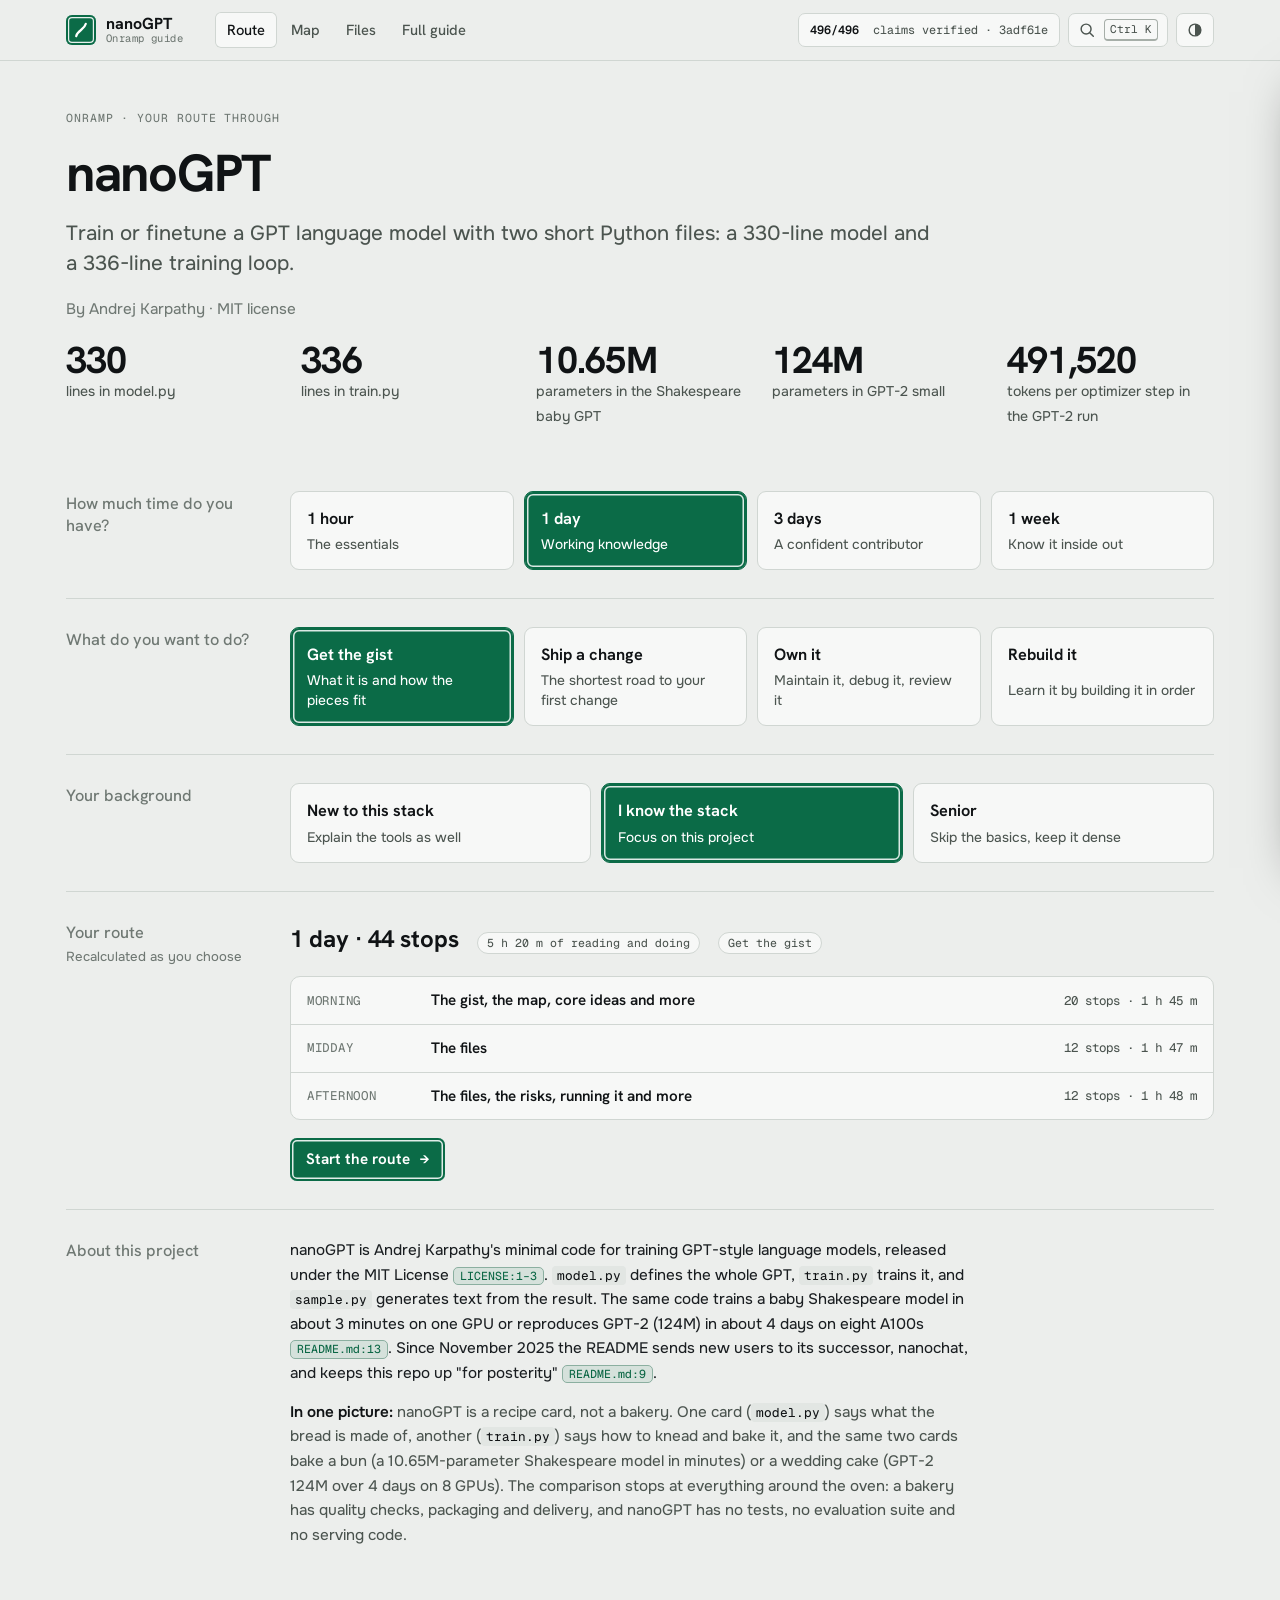
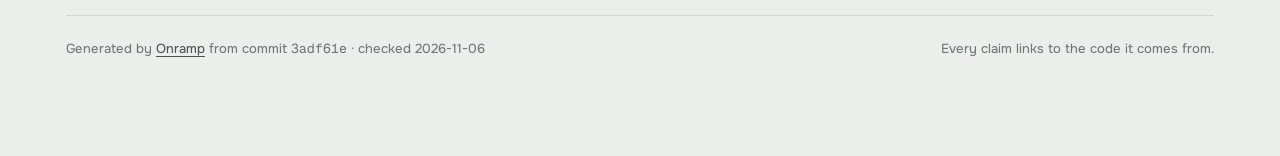
==== docs/demo/nanogpt/index.html @ 4b4413c8 "Fixes from the nanoGPT run; nanoGPT demo - every route keeps all core lessons, even when a newcomer'" ====
<!doctype html>
<html lang="en">
<head>
<meta charset="utf-8">
<meta name="viewport" content="width=device-width, initial-scale=1, viewport-fit=cover">
<title>nanoGPT guide</title>
<meta name="description" content="Train or finetune a GPT language model with two short Python files: a 330-line model and a 336-line training loop.">
<meta name="generator" content="Onramp">
<link rel="preconnect" href="https://fonts.googleapis.com">
<link rel="preconnect" href="https://fonts.gstatic.com" crossorigin>
<link rel="stylesheet" href="https://fonts.googleapis.com/css2?family=Geist+Mono:wght@400;500;600&family=Hanken+Grotesk:wght@400;500;600;700;800&family=Onest:wght@400;500;600&display=swap">
<link rel="icon" href="data:image/svg+xml,%3Csvg xmlns='http://www.w3.org/2000/svg' viewBox='0 0 32 32'%3E%3Crect width='32' height='32' rx='7' fill='%230b6b47'/%3E%3Crect x='3' y='3' width='26' height='26' rx='5' fill='none' stroke='white' stroke-width='1.6'/%3E%3Cpath d='M10 24 C 12 16, 20 16, 22 8' fill='none' stroke='white' stroke-width='3' stroke-linecap='round'/%3E%3C/svg%3E">
<style>
/* Onramp guide viewer.
   Concept: a route down an asphalt road, highway-sign green for wayfinding, lane-marking amber
   for "you are here". Label column + content column with hairline rules between rows.
   Type: Hanken Grotesk (headings, labels), Onest (running text), Geist Mono (paths, numbers). */
:root {
  --bg: #eceeec;
  --surface: #f7f8f7;
  --surface-2: #e2e6e3;
  --border: #d0d6d2;
  --border-strong: #a6aea8;
  --ink: #101315;
  --text: #1a1e21;
  --muted: #4b544f;
  --subtle: #6f7873;
  --sign: #0b6b47;
  --sign-ink: #ffffff;
  --accent: #0a6644;
  --accent-dim: rgba(11, 107, 71, 0.1);
  --lane: #b47e00;
  --lane-strong: #e7a619;
  --lane-dim: rgba(196, 138, 0, 0.14);
  --asphalt: #2b2f33;
  --asphalt-edge: #43494f;
  --danger: #b8372b;
  --danger-dim: rgba(184, 55, 43, 0.1);
  --code-bg: #f2f4f2;
  --code-hl: rgba(231, 166, 25, 0.16);
  --grid-dot: rgba(16, 19, 21, 0.12);
  --shadow: 0 1px 0 rgba(16, 19, 21, 0.04), 0 18px 40px -24px rgba(16, 19, 21, 0.35);
  --font-head: "Hanken Grotesk", "Helvetica Neue", Arial, system-ui, sans-serif;
  --font-body: "Onest", "Segoe UI", system-ui, -apple-system, sans-serif;
  --font-mono: "Geist Mono", "SFMono-Regular", Consolas, "Liberation Mono", monospace;
  --label-col: 196px;
  --max: 1180px;
  --top-h: 60px;
  color-scheme: light;
}
@media (prefers-color-scheme: dark) {
  :root:not([data-theme="light"]) {
    --bg: #0e1012; --surface: #14171a; --surface-2: #1a1e22; --border: #23282d; --border-strong: #353c43;
    --ink: #eeece6; --text: #dcdad3; --muted: #a3a69f; --subtle: #70756f;
    --sign: #0d7550; --sign-ink: #f4f8f5; --accent: #52c893; --accent-dim: rgba(82, 200, 147, 0.12);
    --lane: #f0b43c; --lane-strong: #f6c24f; --lane-dim: rgba(240, 180, 60, 0.14);
    --asphalt: #22262a; --asphalt-edge: #31373c; --danger: #f07164; --danger-dim: rgba(240, 113, 100, 0.12);
    --code-bg: #111417; --code-hl: rgba(240, 180, 60, 0.13); --grid-dot: rgba(238, 236, 230, 0.09);
    --shadow: 0 1px 0 rgba(0, 0, 0, 0.3), 0 18px 40px -20px rgba(0, 0, 0, 0.7);
    color-scheme: dark;
  }
}
:root[data-theme="dark"] {
  --bg: #0e1012; --surface: #14171a; --surface-2: #1a1e22; --border: #23282d; --border-strong: #353c43;
  --ink: #eeece6; --text: #dcdad3; --muted: #a3a69f; --subtle: #70756f;
  --sign: #0d7550; --sign-ink: #f4f8f5; --accent: #52c893; --accent-dim: rgba(82, 200, 147, 0.12);
  --lane: #f0b43c; --lane-strong: #f6c24f; --lane-dim: rgba(240, 180, 60, 0.14);
  --asphalt: #22262a; --asphalt-edge: #31373c; --danger: #f07164; --danger-dim: rgba(240, 113, 100, 0.12);
  --code-bg: #111417; --code-hl: rgba(240, 180, 60, 0.13); --grid-dot: rgba(238, 236, 230, 0.09);
  --shadow: 0 1px 0 rgba(0, 0, 0, 0.3), 0 18px 40px -20px rgba(0, 0, 0, 0.7);
  color-scheme: dark;
}

*, *::before, *::after { box-sizing: border-box; }
html { font-size: 16px; -webkit-text-size-adjust: 100%; scroll-padding-top: calc(var(--top-h) + 16px); }
body {
  margin: 0; background: var(--bg); color: var(--text);
  font-family: var(--font-body); font-weight: 440; font-size: 0.95rem; line-height: 1.62;
  -webkit-font-smoothing: antialiased; -moz-osx-font-smoothing: grayscale;
}
[hidden] { display: none !important; }
a { color: var(--accent); text-underline-offset: 3px; text-decoration-thickness: 1px; }
button { font: inherit; color: inherit; }
kbd { font-family: var(--font-mono); font-size: 0.7rem; border: 1px solid var(--border-strong); border-bottom-width: 2px; border-radius: 4px; padding: 0 5px; color: var(--muted); }
:focus-visible { outline: 2px solid var(--lane-strong); outline-offset: 2px; }
.skip { position: absolute; left: -9999px; }
.skip:focus { left: 16px; top: 8px; z-index: 100; background: var(--surface); padding: 6px 10px; }
.mono { font-family: var(--font-mono); }
h1, h2, h3, h4 { font-family: var(--font-head); color: var(--ink); text-wrap: balance; margin: 0; letter-spacing: -0.01em; }
h1 { font-weight: 700; font-size: clamp(2rem, 4.4vw, 3.25rem); line-height: 1.04; letter-spacing: -0.025em; }
h2 { font-weight: 650; font-size: clamp(1.45rem, 2.4vw, 1.9rem); line-height: 1.15; }
h3 { font-weight: 600; font-size: 1.12rem; line-height: 1.3; }
h4 { font-weight: 600; font-size: 0.98rem; }
p { margin: 0; }
.eyebrow { font-family: var(--font-mono); font-size: 0.72rem; letter-spacing: 0.08em; text-transform: uppercase; color: var(--subtle); }
.muted { color: var(--muted); }
.subtle { color: var(--subtle); }

/* ---------- header */
body::before { content: ""; position: fixed; inset: 0 0 auto; height: env(safe-area-inset-top, 0px); z-index: 30; background: var(--bg); }
.top { position: sticky; top: env(safe-area-inset-top, 0px); z-index: 20; background: color-mix(in srgb, var(--bg) 88%, transparent); backdrop-filter: blur(10px); -webkit-backdrop-filter: blur(10px); border-bottom: 1px solid var(--border); }
.top-in { max-width: var(--max); margin: 0 auto; height: var(--top-h); display: flex; align-items: center; gap: 20px; padding-left: max(16px, env(safe-area-inset-left, 0px)); padding-right: max(16px, env(safe-area-inset-right, 0px)); }
.brand { display: flex; align-items: center; gap: 10px; text-decoration: none; color: var(--ink); min-width: 0; }
.brand-sign { width: 30px; height: 30px; flex: none; border-radius: 6px; background: var(--sign); box-shadow: inset 0 0 0 2px var(--sign), inset 0 0 0 3.2px rgba(255, 255, 255, 0.9); display: grid; place-items: center; }
.brand-sign svg { width: 22px; height: 22px; fill: none; stroke: var(--sign-ink); stroke-width: 3.2; stroke-linecap: round; }
.brand-text { display: flex; flex-direction: column; line-height: 1.1; min-width: 0; }
.brand-project { font-family: var(--font-head); font-weight: 700; font-size: 1rem; white-space: nowrap; overflow: hidden; text-overflow: ellipsis; }
.brand-sub { font-family: var(--font-mono); font-size: 0.66rem; color: var(--subtle); letter-spacing: 0.04em; }
.tabs { display: flex; gap: 2px; margin-left: 12px; }
.tabs a { font-family: var(--font-head); font-weight: 500; font-size: 0.92rem; color: var(--muted); text-decoration: none; padding: 6px 12px; border-radius: 6px; }
.tabs a:hover { color: var(--ink); background: var(--surface-2); }
.tabs a[aria-current="page"] { color: var(--ink); background: var(--surface); box-shadow: inset 0 0 0 1px var(--border); }
.top-tools { margin-left: auto; display: flex; align-items: center; gap: 8px; }
.tool-btn { display: inline-flex; align-items: center; gap: 8px; height: 34px; padding: 0 9px; border: 1px solid var(--border); border-radius: 7px; background: var(--surface); cursor: pointer; color: var(--muted); }
.tool-btn:hover { color: var(--ink); border-color: var(--border-strong); }
.tool-btn svg { width: 18px; height: 18px; fill: none; stroke: currentColor; stroke-width: 1.6; stroke-linecap: round; }
.tool-btn svg .fill { fill: currentColor; stroke: none; }
.trust { display: inline-flex; align-items: center; gap: 7px; height: 34px; padding: 0 11px; border-radius: 7px; border: 1px solid var(--border); background: var(--surface); font-family: var(--font-mono); font-size: 0.74rem; color: var(--muted); cursor: pointer; white-space: nowrap; }
.trust b { color: var(--ink); font-weight: 600; }

/* ---------- page frame */
main { outline: none; }
.wrap { max-width: var(--max); margin: 0 auto; padding-left: max(16px, env(safe-area-inset-left, 0px)); padding-right: max(16px, env(safe-area-inset-right, 0px)); padding-block: 40px 96px; }
.row { display: grid; grid-template-columns: var(--label-col) minmax(0, 1fr); gap: 28px; padding-block: 28px; border-top: 1px solid var(--border); }
.row:first-child { border-top: 0; }
.row > .label { font-family: var(--font-head); font-weight: 500; color: var(--subtle); font-size: 1.02rem; line-height: 1.4; padding-top: 2px; }
.row > .label small { display: block; font-family: var(--font-body); font-size: 0.82rem; color: var(--subtle); margin-top: 4px; font-weight: 440; }
.row > .content { min-width: 0; }

/* ---------- highway sign */
.sign { display: inline-flex; align-items: center; gap: 10px; background: var(--sign); color: var(--sign-ink); border-radius: 7px; padding: 9px 16px; font-family: var(--font-head); font-weight: 650; box-shadow: inset 0 0 0 2px var(--sign), inset 0 0 0 3.5px rgba(255, 255, 255, 0.88); text-decoration: none; border: 0; cursor: pointer; }
.sign:hover { filter: brightness(1.08); }
.sign .arrow { font-family: var(--font-mono); }
.exit-tab { display: inline-flex; align-items: center; gap: 8px; font-family: var(--font-mono); font-size: 0.7rem; letter-spacing: 0.08em; text-transform: uppercase; color: var(--subtle); }
.exit-tab .no { background: var(--sign); color: var(--sign-ink); border-radius: 4px; padding: 2px 6px; box-shadow: inset 0 0 0 1px rgba(255, 255, 255, 0.7); letter-spacing: 0.06em; }
.pill { display: inline-flex; align-items: center; gap: 6px; font-family: var(--font-mono); font-size: 0.72rem; color: var(--muted); border: 1px solid var(--border); border-radius: 999px; padding: 1px 9px; background: var(--surface); white-space: nowrap; }
.pill.core { color: var(--accent); border-color: color-mix(in srgb, var(--accent) 40%, var(--border)); }
.pill.high { color: var(--danger); border-color: color-mix(in srgb, var(--danger) 45%, var(--border)); }
.pill.medium { color: var(--lane); border-color: color-mix(in srgb, var(--lane) 45%, var(--border)); }
.pill.inferred { color: var(--lane); }
.pill.documented { color: var(--accent); }
.btn { display: inline-flex; align-items: center; gap: 8px; height: 38px; padding: 0 14px; border-radius: 7px; border: 1px solid var(--border-strong); background: var(--surface); color: var(--ink); font-family: var(--font-head); font-weight: 600; font-size: 0.92rem; cursor: pointer; text-decoration: none; }
.btn:hover { border-color: var(--ink); }
.btn.ghost { border-color: transparent; background: transparent; color: var(--muted); }
.btn.ghost:hover { color: var(--ink); border-color: var(--border); }

/* ---------- planner */
.hero { padding-block: 8px 34px; display: grid; gap: 18px; }
.hero .one { font-size: clamp(1.05rem, 1.7vw, 1.28rem); color: var(--muted); max-width: 62ch; line-height: 1.5; }
.numbers { display: grid; grid-template-columns: repeat(auto-fit, minmax(150px, 1fr)); gap: 22px 28px; }
.num b { display: block; font-family: var(--font-head); font-weight: 700; font-size: clamp(1.7rem, 3vw, 2.35rem); line-height: 1.05; color: var(--ink); letter-spacing: -0.02em; font-variant-numeric: tabular-nums; }
.num span { font-size: 0.88rem; color: var(--muted); }
.choices { display: grid; grid-template-columns: repeat(auto-fit, minmax(200px, 1fr)); gap: 10px; }
.choice { text-align: left; border: 1px solid var(--border); background: var(--surface); border-radius: 9px; padding: 14px 16px; cursor: pointer; display: grid; gap: 3px; transition: border-color 0.15s, background 0.15s; }
.choice:hover { border-color: var(--border-strong); }
.choice b { font-family: var(--font-head); font-weight: 650; font-size: 1.02rem; color: var(--ink); }
.choice span { font-size: 0.86rem; color: var(--muted); line-height: 1.45; }
.choice[aria-pressed="true"] { background: var(--sign); border-color: var(--sign); box-shadow: inset 0 0 0 2px var(--sign), inset 0 0 0 3.5px rgba(255, 255, 255, 0.85); }
.choice[aria-pressed="true"] b, .choice[aria-pressed="true"] span { color: var(--sign-ink); }
.preview { display: grid; gap: 18px; }
.preview-head { display: flex; flex-wrap: wrap; align-items: baseline; gap: 10px 18px; }
.preview-head b { font-family: var(--font-head); font-size: 1.5rem; color: var(--ink); font-weight: 700; }
.days { display: grid; gap: 0; border: 1px solid var(--border); border-radius: 10px; overflow: hidden; background: var(--surface); }
.day-line { display: grid; grid-template-columns: 110px minmax(0, 1fr) auto; gap: 14px; align-items: center; padding: 11px 16px; border-top: 1px solid var(--border); }
.day-line:first-child { border-top: 0; }
.day-line .d { font-family: var(--font-mono); font-size: 0.78rem; color: var(--subtle); text-transform: uppercase; letter-spacing: 0.06em; }
.day-line .t { font-family: var(--font-head); font-weight: 600; color: var(--ink); min-width: 0; }
.day-line .m { font-family: var(--font-mono); font-size: 0.78rem; color: var(--muted); white-space: nowrap; }

/* ---------- route */
.route-head { display: flex; flex-wrap: wrap; align-items: flex-end; justify-content: space-between; gap: 18px; padding-bottom: 26px; border-bottom: 1px solid var(--border); }
.route-head .meta { display: flex; flex-wrap: wrap; gap: 8px; margin-top: 10px; }
.progress { display: grid; gap: 8px; min-width: min(320px, 100%); }
.bar { height: 6px; border-radius: 99px; background: var(--surface-2); overflow: hidden; }
.bar i { display: block; height: 100%; background: var(--accent); border-radius: 99px; transition: width 0.4s; }
.progress small { font-family: var(--font-mono); font-size: 0.76rem; color: var(--muted); }
.road-wrap { position: relative; margin-top: 36px; }
.road-svg { position: absolute; inset: 0; width: 100%; height: 100%; pointer-events: none; overflow: visible; }
.road-svg .edge { stroke: var(--asphalt-edge); stroke-width: 44; fill: none; stroke-linecap: round; }
.road-svg .tar { stroke: var(--asphalt); stroke-width: 38; fill: none; stroke-linecap: round; }
.road-svg .lane { stroke: var(--lane-strong); stroke-width: 2.4; fill: none; stroke-dasharray: 12 12; opacity: 0.85; }
.road-svg .lane.done { stroke: var(--accent); stroke-dasharray: none; opacity: 1; stroke-width: 3; }
.road-svg .shoulder { stroke: rgba(255, 255, 255, 0.5); stroke-width: 1.2; fill: none; }
.stops { position: relative; list-style: none; margin: 0; padding: 0; display: grid; gap: 22px; }
.stop { position: relative; display: grid; grid-template-columns: 1fr 120px 1fr; align-items: center; min-height: 92px; }
.stop .card { grid-column: 3; justify-self: start; }
.stop.left .card { grid-column: 1; justify-self: end; }
.stop .marker { transform: translateX(var(--dx, 0)); grid-column: 2; grid-row: 1; justify-self: center; width: 26px; height: 26px; border-radius: 50%; background: var(--asphalt); border: 3px solid #f4f2ec; box-shadow: 0 0 0 1px var(--asphalt-edge); position: relative; z-index: 2; display: grid; place-items: center; }
.stop.done .marker { background: var(--sign); border-color: var(--sign-ink); }
.stop.done .marker::after { content: ""; width: 9px; height: 5px; border: solid var(--sign-ink); border-width: 0 0 2.4px 2.4px; transform: translateY(-1px) rotate(-45deg); }
.stop.here .marker { background: var(--lane-strong); border-color: #fff; box-shadow: 0 0 0 0 rgba(240, 180, 60, 0.55); animation: pulse 2.2s infinite; }
@keyframes pulse { 0% { box-shadow: 0 0 0 0 rgba(240, 180, 60, 0.55); } 70% { box-shadow: 0 0 0 16px rgba(240, 180, 60, 0); } 100% { box-shadow: 0 0 0 0 rgba(240, 180, 60, 0); } }
.here-pill { display: none; color: #1a1406; background: var(--lane-strong); border-color: var(--lane-strong); font-weight: 600; }
.here-tag { position: absolute; top: -26px; left: 50%; transform: translateX(-50%); font-family: var(--font-mono); font-size: 0.62rem; font-weight: 600; letter-spacing: 0.08em; background: var(--lane-strong); color: #1a1406; padding: 2px 7px; border-radius: 4px; white-space: nowrap; }
.card { width: min(420px, 100%); align-content: start; text-align: left; background: var(--surface); border: 1px solid var(--border); border-radius: 10px; padding: 14px 16px 13px; cursor: pointer; display: grid; gap: 6px; box-shadow: var(--shadow); transition: transform 0.15s, border-color 0.15s; }
.card:hover { transform: translateY(-2px); border-color: var(--border-strong); }
.card h3 { font-size: 1.04rem; }
.card p { font-size: 0.87rem; color: var(--muted); line-height: 1.45; display: -webkit-box; -webkit-line-clamp: 2; -webkit-box-orient: vertical; overflow: hidden; }
.card .card-foot { display: flex; flex-wrap: wrap; gap: 6px; align-items: center; margin-top: 2px; }
.stop.done .card { opacity: 0.78; }
.stop.here .card { border-color: var(--lane-strong); box-shadow: 0 0 0 3px var(--lane-dim), var(--shadow); }
.rest { position: relative; display: grid; grid-template-columns: 1fr auto 1fr; align-items: center; padding-block: 10px; z-index: 2; }
.rest .sign { grid-column: 2; flex-direction: column; align-items: center; gap: 0; padding: 10px 22px 11px; text-align: center; cursor: default; }
.rest .sign small { font-family: var(--font-mono); font-size: 0.66rem; letter-spacing: 0.12em; opacity: 0.85; }
.rest .sign span { font-size: 1.05rem; }
.rest .sign em { font-style: normal; font-family: var(--font-mono); font-size: 0.7rem; opacity: 0.85; }
.endpoint { position: relative; z-index: 2; display: grid; justify-items: center; gap: 10px; padding-block: 6px; text-align: center; }
.finish { border: 1px dashed var(--border-strong); border-radius: 12px; padding: 22px; background: var(--surface); max-width: 520px; display: grid; gap: 10px; justify-items: center; }

/* ---------- lesson */
.lesson-grid { display: grid; grid-template-columns: 250px minmax(0, 1fr); gap: 48px; align-items: start; }
.rail { position: sticky; top: calc(var(--top-h) + 24px); display: grid; gap: 14px; }
.rail ol { list-style: none; margin: 0; padding: 0; display: grid; gap: 2px; border-left: 2px solid var(--border); }
.rail li a { display: grid; grid-template-columns: 16px 1fr; gap: 8px; padding: 6px 0 6px 12px; margin-left: -2px; border-left: 2px solid transparent; text-decoration: none; color: var(--muted); font-size: 0.86rem; line-height: 1.35; }
.rail li a:hover { color: var(--ink); }
.rail li a.on { color: var(--ink); border-left-color: var(--lane-strong); font-weight: 560; }
.rail li a .ck { width: 14px; height: 14px; margin-top: 2px; border-radius: 50%; border: 1.5px solid var(--border-strong); }
.rail li a.done .ck { background: var(--accent); border-color: var(--accent); }
.lesson { max-width: 760px; display: grid; gap: 22px; }
.lesson-head { display: grid; gap: 12px; }
.lesson-head .meta { display: flex; flex-wrap: wrap; gap: 8px; }
.tldr { display: grid; grid-template-columns: 110px minmax(0, 1fr); gap: 20px; padding-block: 18px; border-block: 1px solid var(--border); }
.tldr .label { font-family: var(--font-head); font-weight: 500; color: var(--subtle); }
.tldr p { font-size: 1.08rem; color: var(--ink); line-height: 1.5; }
.prose { display: grid; gap: 14px; max-width: 68ch; }
.prose ul, .prose ol { margin: 0; padding-left: 1.3em; display: grid; gap: 6px; }
.prose h3, .prose h4 { margin-top: 8px; }
.prose code, .inline-code { font-family: var(--font-mono); font-size: 0.84em; background: var(--surface-2); border-radius: 4px; padding: 1px 5px; color: var(--ink); }
.prose pre { margin: 0; background: var(--code-bg); border: 1px solid var(--border); border-radius: 8px; padding: 12px 14px; overflow-x: auto; font-size: 0.82rem; line-height: 1.55; }
.prose pre code { background: none; padding: 0; font-size: inherit; }
.prose strong { color: var(--ink); font-weight: 600; }
.cite { display: inline-flex; justify-self: start; align-items: center; gap: 4px; vertical-align: baseline; font-family: var(--font-mono); font-size: 0.76em; line-height: 1.4; padding: 0 6px; border-radius: 5px; border: 1px solid color-mix(in srgb, var(--accent) 35%, var(--border)); background: var(--accent-dim); color: var(--accent); cursor: pointer; white-space: nowrap; max-width: 100%; overflow: hidden; text-overflow: ellipsis; }
.cite:hover { background: var(--sign); color: var(--sign-ink); border-color: var(--sign); }
.cite.file { border-style: dashed; }
details.deeper { border: 1px solid var(--border); border-radius: 10px; background: var(--surface); }
details.deeper > summary { cursor: pointer; padding: 12px 16px; font-family: var(--font-head); font-weight: 600; color: var(--ink); list-style: none; display: flex; justify-content: space-between; }
details.deeper > summary::after { content: "+"; font-family: var(--font-mono); color: var(--subtle); }
details.deeper[open] > summary::after { content: "−"; }
details.deeper > .prose { padding: 0 16px 16px; }
.checkpoint { border: 1px solid var(--border); border-radius: 12px; padding: 18px; background: var(--surface); display: grid; gap: 12px; }
.checkpoint .q { font-family: var(--font-head); font-weight: 600; font-size: 1.04rem; color: var(--ink); }
.checkpoint .opts { display: grid; gap: 8px; }
.checkpoint .opt { text-align: left; border: 1px solid var(--border); border-radius: 8px; padding: 10px 12px; background: var(--bg); cursor: pointer; display: grid; grid-template-columns: 26px 1fr; gap: 8px; }
.checkpoint .opt:hover { border-color: var(--border-strong); }
.checkpoint .opt .k { font-family: var(--font-mono); color: var(--subtle); }
.checkpoint .opt.right { border-color: var(--accent); background: var(--accent-dim); }
.checkpoint .opt.wrong { border-color: var(--danger); background: var(--danger-dim); }
.checkpoint .why { font-size: 0.9rem; color: var(--muted); }
.lesson-nav { display: flex; flex-wrap: wrap; justify-content: space-between; gap: 12px; padding-top: 22px; border-top: 1px solid var(--border); }

/* ---------- views */
.view { display: grid; gap: 14px; }
.view-title { font-family: var(--font-mono); font-size: 0.72rem; letter-spacing: 0.08em; text-transform: uppercase; color: var(--subtle); }
.schematic { position: relative; border: 1px solid var(--border); border-radius: 12px; background-color: var(--surface); background-image: radial-gradient(var(--grid-dot) 1px, transparent 1px); background-size: 16px 16px; padding: 28px 20px; overflow-x: auto; }
.schematic::before, .schematic::after { content: ""; position: absolute; width: 14px; height: 14px; border: 1.5px solid var(--border-strong); }
.schematic::before { top: 10px; left: 10px; border-right: 0; border-bottom: 0; }
.schematic::after { bottom: 10px; right: 10px; border-left: 0; border-top: 0; }
.schematic .mermaid-out svg { max-width: 100%; height: auto; display: block; margin: 0 auto; }
.schematic pre.src { margin: 0; font-family: var(--font-mono); font-size: 0.78rem; color: var(--muted); white-space: pre-wrap; }
.view-flow { display: grid; gap: 10px; }
.flow { display: grid; gap: 0; counter-reset: step; }
.step { display: grid; grid-template-columns: 42px minmax(0, 1fr); gap: 14px; position: relative; padding-bottom: 18px; }
.step::before { counter-increment: step; content: counter(step, decimal-leading-zero); font-family: var(--font-mono); font-size: 0.78rem; font-weight: 600; width: 34px; height: 34px; border-radius: 50%; display: grid; place-items: center; background: var(--surface); border: 1.5px solid var(--border-strong); color: var(--ink); z-index: 1; }
.step:not(:last-child)::after { content: ""; position: absolute; left: 17px; top: 34px; bottom: 0; width: 2px; background: repeating-linear-gradient(var(--border-strong) 0 6px, transparent 6px 11px); }
.step.active::before { background: var(--lane-strong); border-color: var(--lane-strong); color: #1a1406; }
.step-body { display: grid; gap: 4px; padding-top: 5px; min-width: 0; }
.step-body h4 { font-size: 1rem; }
.step-body p { color: var(--muted); font-size: 0.9rem; }
.flow-controls { display: flex; gap: 8px; align-items: center; }
.table { width: 100%; border-collapse: collapse; font-size: 0.9rem; }
.table th { text-align: left; font-family: var(--font-head); font-weight: 600; font-size: 0.8rem; color: var(--subtle); padding: 8px 10px; border-bottom: 1px solid var(--border-strong); }
.table td { padding: 10px; border-bottom: 1px solid var(--border); vertical-align: top; }
.table td:first-child { font-family: var(--font-head); font-weight: 600; color: var(--ink); white-space: nowrap; }
.table-wrap { overflow-x: auto; border: 1px solid var(--border); border-radius: 10px; background: var(--surface); }
.list-rows { display: grid; border-top: 1px solid var(--border); }
.list-row { display: grid; grid-template-columns: minmax(140px, 220px) minmax(0, 1fr); gap: 18px; padding: 14px 0; border-bottom: 1px solid var(--border); }
.list-row > b { font-family: var(--font-head); font-weight: 600; color: var(--ink); }
.list-row > div { display: grid; gap: 6px; min-width: 0; }
.grid-cards { display: grid; grid-template-columns: repeat(auto-fill, minmax(260px, 1fr)); gap: 12px; }
.mini { border: 1px solid var(--border); border-radius: 10px; background: var(--surface); padding: 14px; display: grid; gap: 6px; align-content: start; }
.mini h4 { font-size: 0.98rem; }
.mini p { font-size: 0.88rem; color: var(--muted); }
.kv { display: grid; grid-template-columns: auto 1fr; gap: 4px 12px; font-size: 0.86rem; }
.kv dt { color: var(--subtle); }
.kv dd { margin: 0; min-width: 0; }
.milestones { list-style: none; margin: 0; padding: 0; display: grid; gap: 0; counter-reset: ms; }
.milestone { display: grid; grid-template-columns: 64px minmax(0, 1fr); gap: 16px; padding: 18px 0; border-top: 1px solid var(--border); }
.milestone::before { counter-increment: ms; content: "M" counter(ms); font-family: var(--font-mono); font-weight: 600; font-size: 0.86rem; color: var(--accent); }
.milestone .body { display: grid; gap: 8px; min-width: 0; }
.try { font-size: 0.88rem; border-left: 2px solid var(--lane-strong); padding-left: 12px; color: var(--muted); }
.try b { color: var(--ink); }
.langbar { display: flex; height: 12px; border-radius: 99px; overflow: hidden; background: var(--surface-2); }
.langbar i { display: block; height: 100%; }
.legend { display: flex; flex-wrap: wrap; gap: 6px 16px; font-size: 0.84rem; color: var(--muted); }
.legend span { display: inline-flex; align-items: center; gap: 6px; }
.legend i { width: 10px; height: 10px; border-radius: 3px; display: inline-block; }
.spark { width: 100%; height: 90px; display: block; }
.spark rect { fill: var(--accent); }
.spark .axis { fill: var(--subtle); font-family: var(--font-mono); font-size: 10px; }

/* ---------- files */
.files-grid { display: grid; grid-template-columns: 330px minmax(0, 1fr); gap: 28px; align-items: start; }
.tree-pane { position: sticky; top: calc(var(--top-h) + 20px); display: grid; gap: 10px; max-height: calc(100vh - var(--top-h) - 40px); }
.tree-tools { display: flex; gap: 8px; align-items: center; }
.tree-tools input[type="search"] { flex: 1; min-width: 0; height: 36px; border: 1px solid var(--border); background: var(--surface); border-radius: 7px; padding: 0 10px; font: inherit; font-size: 0.88rem; color: var(--ink); }
.tree-tools label { font-size: 0.8rem; color: var(--muted); display: inline-flex; gap: 6px; align-items: center; white-space: nowrap; }
.tree { overflow: auto; border: 1px solid var(--border); border-radius: 10px; background: var(--surface); padding: 6px 0; font-family: var(--font-mono); font-size: 0.8rem; }
.tree details > summary { list-style: none; cursor: pointer; padding: 3px 10px; color: var(--muted); white-space: nowrap; }
.tree details > summary::before { content: "▸ "; color: var(--subtle); }
.tree details[open] > summary::before { content: "▾ "; }
.tree .kids { padding-left: 14px; }
.tree a { display: grid; grid-template-columns: minmax(0, 1fr) auto; gap: 8px; padding: 3px 10px; color: var(--text); text-decoration: none; white-space: nowrap; }
.tree a span:first-child { overflow: hidden; text-overflow: ellipsis; }
.tree a:hover { background: var(--surface-2); }
.tree a.on { background: var(--accent-dim); color: var(--accent); }
.tree a.noted span:first-child::before { content: "● "; color: var(--accent); font-size: 0.7em; }
.tree a .n { color: var(--subtle); font-size: 0.72rem; }
.file-card { display: grid; gap: 20px; min-width: 0; }
.file-card .path { font-family: var(--font-mono); font-size: clamp(1rem, 2vw, 1.3rem); color: var(--ink); word-break: break-all; font-weight: 500; }
.chips { display: flex; flex-wrap: wrap; gap: 6px; }
.chip-link { font-family: var(--font-mono); font-size: 0.76rem; border: 1px solid var(--border); border-radius: 6px; padding: 2px 8px; background: var(--surface); color: var(--text); text-decoration: none; }
.chip-link:hover { border-color: var(--accent); color: var(--accent); }
.meter { display: inline-flex; gap: 3px; }
.meter i { width: 12px; height: 6px; border-radius: 2px; background: var(--surface-2); }
.meter i.on { background: var(--lane-strong); }
.history-item { border-left: 2px solid var(--border-strong); padding: 2px 0 2px 12px; display: grid; gap: 4px; font-size: 0.88rem; }
.history-item q { color: var(--ink); quotes: "\201C" "\201D"; }
.empty { color: var(--subtle); font-size: 0.9rem; }

/* ---------- full guide */
.guide-grid { display: grid; grid-template-columns: 230px minmax(0, 1fr); gap: 48px; align-items: start; }
.toc { position: sticky; top: calc(var(--top-h) + 24px); display: grid; gap: 4px; }
.toc a { text-decoration: none; color: var(--muted); font-size: 0.88rem; display: grid; grid-template-columns: 26px 1fr; gap: 6px; padding: 4px 0; }
.toc a span:first-child { font-family: var(--font-mono); color: var(--subtle); font-size: 0.76rem; padding-top: 2px; }
.toc a:hover { color: var(--ink); }
.chapter { display: grid; gap: 28px; padding-block: 34px; border-top: 1px solid var(--border); }
.chapter:first-child { border-top: 0; padding-top: 0; }
.chapter > .lesson { gap: 16px; }

/* ---------- code peek */
.peek { position: fixed; top: calc(var(--top-h) + env(safe-area-inset-top, 0px)); right: 0; bottom: 0; width: min(760px, 52vw); background: var(--surface); border-left: 1px solid var(--border); z-index: 40; display: grid; grid-template-rows: auto minmax(0, 1fr); transform: translateX(102%); transition: transform 0.22s ease; box-shadow: -24px 0 48px -32px rgba(0, 0, 0, 0.5); padding-bottom: env(safe-area-inset-bottom, 0px); padding-right: env(safe-area-inset-right, 0px); }
.peek.open { transform: none; }
.peek-head { display: flex; align-items: center; gap: 10px; padding: 12px 14px; border-bottom: 1px solid var(--border); min-width: 0; }
.peek-title { display: grid; min-width: 0; flex: 1; }
.peek-path { font-family: var(--font-mono); font-size: 0.84rem; color: var(--ink); overflow: hidden; text-overflow: ellipsis; white-space: nowrap; direction: rtl; text-align: left; }
.peek-lines { font-family: var(--font-mono); font-size: 0.72rem; color: var(--subtle); }
.peek-actions { display: flex; gap: 6px; }
.peek-actions a, .peek-actions button { font-family: var(--font-mono); font-size: 0.72rem; height: 30px; display: inline-flex; align-items: center; padding: 0 9px; border: 1px solid var(--border); border-radius: 6px; color: var(--muted); text-decoration: none; background: var(--bg); cursor: pointer; white-space: nowrap; }
.peek-actions a:hover, .peek-actions button:hover { color: var(--ink); border-color: var(--border-strong); }
.peek-body { overflow: auto; background: var(--code-bg); }
.code { display: table; min-width: 100%; border-collapse: collapse; font-family: var(--font-mono); font-size: 0.8rem; line-height: 1.6; padding-block: 8px; }
.code .ln { display: table-row; }
.code .ln > span { display: table-cell; padding: 0 14px; white-space: pre; }
.code .ln > .no { width: 1%; text-align: right; color: var(--subtle); user-select: none; padding-right: 12px; border-right: 1px solid var(--border); }
.code .ln.hl { background: var(--code-hl); }
.code .ln.hl > .no { color: var(--lane); box-shadow: inset 3px 0 0 var(--lane-strong); }
.code-note { font-family: var(--font-mono); font-size: 0.72rem; color: var(--subtle); padding: 10px 14px; border-top: 1px solid var(--border); }
.scrim { position: fixed; inset: 0; background: rgba(8, 10, 12, 0.35); z-index: 35; }
@media (min-width: 981px) { .scrim { display: none !important; } }
/* syntax colours (highlight.js classes), from the tokens so both themes read */
.hljs-keyword, .hljs-selector-tag, .hljs-built_in, .hljs-meta .hljs-keyword { color: #a2328f; }
.hljs-string, .hljs-attr .hljs-string, .hljs-regexp { color: #0a6644; }
.hljs-number, .hljs-literal { color: #b05a00; }
.hljs-comment, .hljs-quote { color: var(--subtle); font-style: italic; }
.hljs-title, .hljs-title.function_, .hljs-title.class_ { color: #1f5fbf; }
.hljs-attr, .hljs-property, .hljs-variable, .hljs-params { color: var(--text); }
.hljs-meta, .hljs-decorator { color: #8a6a00; }
.hljs-type, .hljs-name, .hljs-tag { color: #8a4bd0; }
:root[data-theme="dark"] .hljs-keyword, :root[data-theme="dark"] .hljs-selector-tag, :root[data-theme="dark"] .hljs-built_in { color: #e392d4; }
:root[data-theme="dark"] .hljs-string, :root[data-theme="dark"] .hljs-regexp { color: #7fd6a7; }
:root[data-theme="dark"] .hljs-number, :root[data-theme="dark"] .hljs-literal { color: #f3b26b; }
:root[data-theme="dark"] .hljs-title, :root[data-theme="dark"] .hljs-title.function_, :root[data-theme="dark"] .hljs-title.class_ { color: #8cb8ff; }
:root[data-theme="dark"] .hljs-meta, :root[data-theme="dark"] .hljs-decorator { color: #e6c35c; }
:root[data-theme="dark"] .hljs-type, :root[data-theme="dark"] .hljs-name, :root[data-theme="dark"] .hljs-tag { color: #c4a1f5; }
@media (prefers-color-scheme: dark) {
  :root:not([data-theme="light"]) .hljs-keyword, :root:not([data-theme="light"]) .hljs-selector-tag, :root:not([data-theme="light"]) .hljs-built_in { color: #e392d4; }
  :root:not([data-theme="light"]) .hljs-string, :root:not([data-theme="light"]) .hljs-regexp { color: #7fd6a7; }
  :root:not([data-theme="light"]) .hljs-number, :root:not([data-theme="light"]) .hljs-literal { color: #f3b26b; }
  :root:not([data-theme="light"]) .hljs-title, :root:not([data-theme="light"]) .hljs-title.function_, :root:not([data-theme="light"]) .hljs-title.class_ { color: #8cb8ff; }
  :root:not([data-theme="light"]) .hljs-meta, :root:not([data-theme="light"]) .hljs-decorator { color: #e6c35c; }
  :root:not([data-theme="light"]) .hljs-type, :root:not([data-theme="light"]) .hljs-name, :root:not([data-theme="light"]) .hljs-tag { color: #c4a1f5; }
}

/* ---------- search */
.search { position: fixed; inset: 0; z-index: 60; background: rgba(8, 10, 12, 0.45); display: grid; justify-items: center; align-items: start; padding: 12vh 16px 16px; }
.search-box { width: min(640px, 100%); background: var(--surface); border: 1px solid var(--border-strong); border-radius: 14px; box-shadow: var(--shadow); overflow: hidden; display: grid; }
.search-box input { border: 0; border-bottom: 1px solid var(--border); background: transparent; padding: 16px 18px; font: inherit; font-size: 1.05rem; color: var(--ink); outline: none; }
.search-results { list-style: none; margin: 0; padding: 6px; max-height: 52vh; overflow: auto; }
.search-results li { padding: 9px 12px; border-radius: 8px; cursor: pointer; display: grid; grid-template-columns: 70px minmax(0, 1fr); gap: 10px; }
.search-results li .k { font-family: var(--font-mono); font-size: 0.68rem; color: var(--subtle); text-transform: uppercase; letter-spacing: 0.06em; padding-top: 3px; }
.search-results li b { font-family: var(--font-head); font-weight: 600; color: var(--ink); display: block; }
.search-results li small { color: var(--muted); display: block; overflow: hidden; text-overflow: ellipsis; white-space: nowrap; }
.search-results li.on { background: var(--accent-dim); }
.search-foot { display: flex; gap: 16px; padding: 9px 14px; border-top: 1px solid var(--border); font-size: 0.76rem; color: var(--subtle); }

/* ---------- footer */
.foot { border-top: 1px solid var(--border); margin-top: 40px; padding-top: 22px; display: flex; flex-wrap: wrap; justify-content: space-between; gap: 10px; font-size: 0.82rem; color: var(--subtle); }
.foot a { color: var(--muted); }

/* ---------- responsive */
@media (max-width: 980px) {
  .tabs { display: none; }
  .lesson-grid, .guide-grid, .files-grid { grid-template-columns: minmax(0, 1fr); }
  .rail, .toc { position: static; }
  .lesson-grid .rail { order: 2; }
  .tree-pane { position: static; max-height: 46vh; }
  .peek { width: 100%; top: auto; height: 82vh; transform: translateY(102%); border-left: 0; border-top: 1px solid var(--border); border-radius: 14px 14px 0 0; }
  .peek.open { transform: none; }
}
@media (max-width: 760px) {
  .row { grid-template-columns: minmax(0, 1fr); gap: 12px; padding-block: 22px; }
  .tldr { grid-template-columns: minmax(0, 1fr); gap: 6px; }
  .trust .long { display: none; }
  .search-btn kbd { display: none; }
  .stop, .stop.left { grid-template-columns: 56px minmax(0, 1fr); }
  .stop .card, .stop.left .card { grid-column: 2; justify-self: stretch; width: 100%; }
  .stop .marker { grid-column: 1; transform: none; }
  .rest { grid-template-columns: 56px minmax(0, 1fr); }
  .rest .sign { grid-column: 2; justify-self: start; }
  .endpoint { justify-items: start; padding-left: 56px; }
  .here-tag { display: none; }
  .here-pill { display: inline-flex; }
  .day-line { grid-template-columns: minmax(0, 1fr) auto; }
  .day-line .d { grid-column: 1 / -1; }
  .list-row { grid-template-columns: minmax(0, 1fr); gap: 6px; }
  .milestone { grid-template-columns: 40px minmax(0, 1fr); }
}
@media (prefers-reduced-motion: reduce) {
  *, *::before, *::after { animation: none !important; transition: none !important; }
}

</style>
<script>
  try { var t = localStorage.getItem("onramp:theme"); if (t) document.documentElement.setAttribute("data-theme", t); } catch (e) {}
</script>
<script>window.va = window.va || function () { (window.vaq = window.vaq || []).push(arguments); };</script>
<script defer src="/_vercel/insights/script.js"></script>
</head>
<body>
<a class="skip" href="#main">Skip to content</a>
<header class="top" id="top">
  <div class="top-in">
    <a class="brand" href="#route" aria-label="Onramp: back to the route">
      <span class="brand-sign" aria-hidden="true"><svg viewBox="0 0 32 32"><path d="M9 25 C 11 16, 21 16, 23 7"/></svg></span>
      <span class="brand-text"><span class="brand-project" id="brand-project"></span><span class="brand-sub">Onramp guide</span></span>
    </a>
    <nav class="tabs" id="tabs" aria-label="Views">
      <a href="#route" data-tab="route">Route</a>
      <a href="#map" data-tab="map">Map</a>
      <a href="#files" data-tab="files">Files</a>
      <a href="#guide" data-tab="guide">Full guide</a>
    </nav>
    <div class="top-tools">
      <button class="trust" id="trust" type="button"></button>
      <button class="tool-btn search-btn" id="search-btn" type="button" aria-label="Search (Ctrl K)"><svg viewBox="0 0 20 20" aria-hidden="true"><circle cx="9" cy="9" r="5.5"/><path d="M13 13l4 4"/></svg><kbd>Ctrl K</kbd></button>
      <button class="tool-btn" id="theme-btn" type="button" aria-label="Switch light or dark theme"><svg viewBox="0 0 20 20" aria-hidden="true"><circle cx="10" cy="10" r="6.5"/><path d="M10 3.5a6.5 6.5 0 0 1 0 13z" class="fill"/></svg></button>
    </div>
  </div>
</header>
<main id="main" tabindex="-1"></main>
<aside class="peek" id="peek" aria-hidden="true" aria-label="Code">
  <div class="peek-head">
    <div class="peek-title"><span class="peek-path" id="peek-path"></span><span class="peek-lines" id="peek-lines"></span></div>
    <div class="peek-actions" id="peek-actions"></div>
    <button class="tool-btn" id="peek-close" type="button" aria-label="Close code"><svg viewBox="0 0 20 20" aria-hidden="true"><path d="M5 5l10 10M15 5L5 15"/></svg></button>
  </div>
  <div class="peek-body" id="peek-body"></div>
</aside>
<div class="scrim" id="scrim" hidden></div>
<div class="search" id="search" hidden role="dialog" aria-modal="true" aria-label="Search the guide">
  <div class="search-box">
    <input id="search-input" type="search" placeholder="Search stops, files, ideas…" autocomplete="off" spellcheck="false">
    <ol class="search-results" id="search-results"></ol>
    <div class="search-foot"><span><kbd>↑</kbd><kbd>↓</kbd> move</span><span><kbd>Enter</kbd> open</span><span><kbd>Esc</kbd> close</span></div>
  </div>
</div>
<script type="application/json" id="onramp-data">{"guide":{"schema":1,"project":{"name":"nanoGPT","one_liner":"Train or finetune a GPT language model with two short Python files: a 330-line model and a 336-line training loop.","what":"nanoGPT is Andrej Karpathy's minimal code for training GPT-style language models, released under the MIT License [[LICENSE:1-3|Copyright (c) 2022 Andrej Karpathy]]. `model.py` defines the whole GPT, `train.py` trains it, and `sample.py` generates text from the result. The same code trains a baby Shakespeare model in about 3 minutes on one GPU or reproduces GPT-2 (124M) in about 4 days on eight A100s [[README.md:13|reproduces GPT-2 (124M) on OpenWebText]]. Since November 2025 the README sends new users to its successor, nanochat, and keeps this repo up \"for posterity\" [[README.md:9|nanoGPT (this repo) is now very old and deprecated]].","analogy":"nanoGPT is a recipe card, not a bakery. One card (`model.py`) says what the bread is made of, another (`train.py`) says how to knead and bake it, and the same two cards bake a bun (a 10.65M-parameter Shakespeare model in minutes) or a wedding cake (GPT-2 124M over 4 days on 8 GPUs). The comparison stops at everything around the oven: a bakery has quality checks, packaging and delivery, and nanoGPT has no tests, no evaluation suite and no serving code.","audience":"People who want to see every line that turns raw text into a working GPT, from first-time model trainers to researchers who want a small baseline to modify.","author":"Andrej Karpathy","license":"MIT","status":"archived"},"numbers":[{"value":"330","label":"lines in model.py","note":"the entire GPT definition"},{"value":"336","label":"lines in train.py","note":"the entire training loop, single GPU to multi-node"},{"value":"10.65M","label":"parameters in the Shakespeare baby GPT","note":"printed at start-up with config/train_shakespeare_char.py"},{"value":"124M","label":"parameters in GPT-2 small","note":"reproduced in about 4 days on 8× A100 40GB"},{"value":"491,520","label":"tokens per optimizer step in the GPT-2 run","note":"12 sequences × 1024 tokens × 40 accumulation steps"},{"value":"210","label":"commits","note":"163 excluding merges, 28 Dec 2022 to 12 Nov 2025"},{"value":"0","label":"automated tests"}],"quickstart":{"prerequisites":["Python 3 with PyTorch; PyTorch 2.0 or newer for `torch.compile` and Flash attention","An NVIDIA GPU is optional: the Shakespeare example also runs on a laptop CPU or Apple Silicon (`--device=mps`)","About 1 MB of disk for the Shakespeare data; about 54 GB of Hugging Face cache plus 17 GB of output for OpenWebText"],"steps":[{"title":"Install the dependencies","run":"pip install torch numpy transformers datasets tiktoken wandb tqdm","explain":"This is the README's one-line install [[README.md:22|pip install torch numpy transformers datasets tiktoken wandb tqdm]]. `transformers` is only needed to load OpenAI's GPT-2 weights, `datasets` only for OpenWebText, `wandb` only if you turn on logging."},{"title":"Turn Shakespeare into integers","run":"python data/shakespeare_char/prepare.py","explain":"Downloads the 1 MB tiny-Shakespeare text and writes `train.bin`, `val.bin` and `meta.pkl` next to the script [[data/shakespeare_char/prepare.py:48-61|pickle.dump(meta, f)]]."},{"title":"Train a baby GPT (GPU)","run":"python train.py config/train_shakespeare_char.py","explain":"A 6-layer, 6-head, 384-channel model with a 256-character context [[config/train_shakespeare_char.py:17-25|block_size = 256]]. The README reports about 3 minutes on one A100 and a best validation loss of 1.4697 [[README.md:51|the best validation loss is 1.4697]]."},{"title":"Or train a smaller one on a CPU","run":"python train.py config/train_shakespeare_char.py --device=cpu --compile=False --eval_iters=20 --log_interval=1 --block_size=64 --batch_size=12 --n_layer=4 --n_head=4 --n_embd=128 --max_iters=2000 --lr_decay_iters=2000 --dropout=0.0","explain":"The README's laptop recipe [[README.md:85|--device=cpu --compile=False --eval_iters=20]]; it takes about 3 minutes and reaches a loss of about 1.88 [[README.md:88|gets us a loss of only 1.88]]. On Windows keep `--compile=False` [[README.md:224|not yet available on all platforms]]."},{"title":"Generate text","run":"python sample.py --out_dir=out-shakespeare-char","explain":"Loads `out-shakespeare-char/ckpt.pt` and prints 10 samples of 500 characters each by default [[sample.py:12-18|num_samples = 10]]. Add `--device=cpu` if you trained on CPU."}],"env":[{"name":"RANK","purpose":"Global process index. Set by `torchrun`, never by you; its presence is what switches train.py into multi-GPU (DDP) mode.","required":false,"at":"[[train.py:82|ddp = int(os.environ.get('RANK', -1)) != -1]]"},{"name":"LOCAL_RANK","purpose":"Which GPU on this machine the process uses (`cuda:LOCAL_RANK`). Set by `torchrun`.","required":false,"at":"[[train.py:86-88|device = f'cuda:{ddp_local_rank}']]"},{"name":"WORLD_SIZE","purpose":"Total number of processes. Gradient accumulation steps are divided by it. Set by `torchrun`.","required":false,"at":"[[train.py:87-95|gradient_accumulation_steps //= ddp_world_size]]"},{"name":"NCCL_IB_DISABLE","purpose":"Set to 1 for multi-node runs on clusters without InfiniBand, per the README. Not read by the code itself.","required":false,"at":"[[README.md:132|NCCL_IB_DISABLE=1]]"}],"verify":"During training you see lines like `iter 10: loss …, time …ms, mfu …%` and, every 250 steps for the Shakespeare config, `step 250: train loss …, val loss …` [[train.py:265|step {iter_num}: train loss]]. The first validation loss should sit a little above 4.17, which is ln(65): a uniform guess over 65 characters. When `sample.py` prints text with speaker names and line breaks that look like a play, it works."},"architecture":{"summary":"nanoGPT is three scripts that hand files to each other. A `prepare.py` script turns raw text into one long array of token ids on disk. `train.py` reads random windows from that array, trains the `GPT` class from `model.py`, and writes `ckpt.pt`. `sample.py` loads `ckpt.pt` (or OpenAI's GPT-2 weights) and generates text. There is no package, no server and no database: settings are plain global variables at the top of each script [[train.py:33-74|default config values designed to train a gpt2 (124M) on OpenWebText]], overridden by config files and `--key=value` flags through `configurator.py` [[train.py:76-78|exec(open('configurator.py').read())]]. The only shared Python import is `model.py`, used by `train.py`, `sample.py` and `bench.py` [[train.py:30|from model import GPTConfig, GPT]].","diagram":"flowchart LR\n  TXT[\"raw text: input.txt or OpenWebText\"] --> PREP[\"data/*/prepare.py\"]\n  PREP --> BIN[\"train.bin + val.bin: uint16 token ids\"]\n  PREP --> META[\"meta.pkl: char vocab, char-level only\"]\n  CFG[\"config/*.py + --key=value\"] --> CONF[\"configurator.py: exec into globals\"]\n  CONF --> TRAIN[\"train.py: training loop\"]\n  BIN --> TRAIN\n  META --> TRAIN\n  MODEL[\"model.py: class GPT\"] --> TRAIN\n  HF[\"Hugging Face GPT-2 weights\"] -.->|\"init_from=gpt2*\"| MODEL\n  TRAIN --> CKPT[\"out_dir/ckpt.pt\"]\n  CKPT --> SAMPLE[\"sample.py\"]\n  META --> SAMPLE\n  MODEL --> SAMPLE\n  SAMPLE --> OUT[\"generated text\"]\n  MODEL --> BENCH[\"bench.py: speed test\"]","layers":[{"name":"Data preparation","purpose":"Download a corpus, tokenize it, write `train.bin`/`val.bin` (and `meta.pkl` for characters).","paths":["data/shakespeare_char","data/shakespeare","data/openwebtext"]},{"name":"Configuration","purpose":"Override the global defaults of a script from a config file or `--key=value` flags.","paths":["configurator.py","config"]},{"name":"Model","purpose":"The GPT network, GPT-2 weight import, optimizer grouping, FLOP estimate and sampling loop.","paths":["model.py"]},{"name":"Training","purpose":"Batches, mixed precision, gradient accumulation, DDP, learning-rate schedule, evaluation and checkpoints.","paths":["train.py"]},{"name":"Inference","purpose":"Load a checkpoint or GPT-2, encode a prompt, generate and decode text.","paths":["sample.py"]},{"name":"Analysis and benchmarking","purpose":"Measure iteration speed and MFU; work out parameters, FLOPs and compute-optimal sizes on paper.","paths":["bench.py","transformer_sizing.ipynb","scaling_laws.ipynb"]}]},"concepts":[{"term":"Token","plain":"The unit of text the model reads and writes, stored as an integer id.","detail":"In `shakespeare_char` a token is one character (65 of them). In `shakespeare` and `openwebtext` a token is a GPT-2 BPE piece, one of 50,257.","at":"[[data/shakespeare_char/prepare.py:23-31|chars = sorted(list(set(data)))]]"},{"term":"Vocabulary size (vocab_size)","plain":"How many different token ids exist; it sets the size of the embedding table and of the output layer.","detail":"Read from `meta.pkl` when present, otherwise 50304: GPT-2's 50,257 rounded up to a multiple of 64 for speed.","at":"[[train.py:153-155|model_args['vocab_size'] = meta_vocab_size if meta_vocab_size is not None else 50304]]"},{"term":"Context length (block_size)","plain":"The maximum number of previous tokens the model can look at when predicting the next one.","detail":"256 for the Shakespeare baby GPT, 1024 for GPT-2. It sizes the position-embedding table, so a model cannot read past it.","at":"[[model.py:170-174|Cannot forward sequence of length]]"},{"term":"Embedding","plain":"A learned list of numbers (a vector) for each token id, looked up from a table.","detail":"`wte` maps each token id to an `n_embd`-long vector; `wpe` does the same for each position 0..block_size-1. The two vectors are added.","at":"[[model.py:126-129|wte = nn.Embedding(config.vocab_size, config.n_embd)]]"},{"term":"Residual stream","plain":"The running vector for each position that every block reads from and adds its result back into.","detail":"Each block does `x = x + f(x)` twice, so information can pass through unchanged and gradients flow straight back to early layers.","at":"[[model.py:103-106|x = x + self.attn(self.ln_1(x))]]"},{"term":"LayerNorm","plain":"Rescales each vector to mean 0 and variance 1, then applies a learned gain (and optional bias).","detail":"nanoGPT writes its own because, as its docstring says, PyTorch's LayerNorm did not support turning off only the bias.","at":"[[model.py:18-27|PyTorch doesn't support simply bias=False]]"},{"term":"Causal self-attention","plain":"Each position gathers information from earlier positions, weighting them by how relevant they look, and never from later ones.","detail":"Queries, keys and values come from one linear layer; scores are q·k scaled by 1/sqrt(head size); future positions are masked to minus infinity before the softmax.","at":"[[model.py:52-76|is_causal=True]]"},{"term":"Attention head","plain":"One independent attention computation over a slice of the vector; several run side by side.","detail":"With `n_embd=384` and `n_head=6` each head works on 64 numbers; the head outputs are concatenated back to 384.","at":"[[model.py:56-59|C // self.n_head]]"},{"term":"MLP (feed-forward)","plain":"A small two-layer network applied to each position separately, after attention.","detail":"Widens to 4 × n_embd, applies GELU, narrows back to n_embd.","at":"[[model.py:78-92|class MLP(nn.Module):]]"},{"term":"Logits","plain":"One raw score per vocabulary entry; higher means the model thinks that token is more likely next.","detail":"Produced by `lm_head`, a linear layer from n_embd to vocab_size. Softmax turns them into probabilities.","at":"[[model.py:184-187|logits = self.lm_head(x)]]"},{"term":"Cross-entropy loss","plain":"The average of minus the log of the probability the model gave to the correct next token.","detail":"A uniform guess over 65 characters scores ln(65) ≈ 4.17; the README's baby GPT reaches 1.4697 on validation data.","at":"[[model.py:187|F.cross_entropy(logits.view(-1, logits.size(-1)), targets.view(-1), ignore_index=-1)]]"},{"term":"Weight tying","plain":"The input embedding table and the output layer share one weight matrix.","detail":"Saves vocab_size × n_embd parameters (about 38.6M for GPT-2) and is what GPT-2 does.","at":"[[model.py:133-138|self.transformer.wte.weight = self.lm_head.weight]]"},{"term":"AdamW","plain":"The optimizer: it moves each weight against its gradient, scaled by running averages of the gradient and its square, and shrinks large weights slightly (weight decay).","detail":"nanoGPT decays every tensor with 2 or more dimensions and none of the biases or LayerNorm gains.","at":"[[model.py:268-275|if p.dim() >= 2]]"},{"term":"Learning-rate schedule","plain":"How big the optimizer's steps are at each iteration: ramp up, then glide down.","detail":"Linear warmup for `warmup_iters`, cosine decay to `min_lr` by `lr_decay_iters`, then constant.","at":"[[train.py:230-242|def get_lr(it):]]"},{"term":"Gradient accumulation","plain":"Run several small batches, add up their gradients, then take one optimizer step, as if it had been one big batch.","detail":"The GPT-2 default is 40 micro-steps of 12 sequences, about 0.5M tokens per step.","at":"[[train.py:290-305|for micro_step in range(gradient_accumulation_steps):]]"},{"term":"Mixed precision","plain":"Do most of the maths in 16-bit numbers for speed while keeping the weights in 32-bit.","detail":"bfloat16 when the GPU supports it, else float16 with a GradScaler; off on CPU.","at":"[[train.py:109-112|torch.amp.autocast(device_type=device_type, dtype=ptdtype)]]"},{"term":"GradScaler","plain":"Multiplies the loss by a large factor before backward so tiny float16 gradients do not round to zero, then divides it back out.","detail":"Enabled only when `dtype == 'float16'`; otherwise every call is a no-op.","at":"[[train.py:195-196|scaler = torch.cuda.amp.GradScaler(enabled=(dtype == 'float16'))]]"},{"term":"DDP (DistributedDataParallel)","plain":"Several processes, one per GPU, each training a full model copy on different batches and averaging gradients.","detail":"Detected through the `RANK` variable that `torchrun` sets; only rank 0 evaluates, logs and saves.","at":"[[train.py:82-91|master_process = ddp_rank == 0]]"},{"term":"Temperature","plain":"A dial for randomness when sampling: below 1 sharpens the probabilities, above 1 flattens them.","detail":"The logits are divided by it before the softmax; `sample.py` defaults to 0.8.","at":"[[model.py:317-318|logits = logits[:, -1, :] / temperature]]"},{"term":"Top-k sampling","plain":"Only the k most likely next tokens are allowed; the rest get probability zero.","detail":"`sample.py` uses k = 200; the check `min(top_k, vocab)` avoids an error on the 65-character vocab.","at":"[[model.py:319-322|torch.topk(logits, min(top_k, logits.size(-1)))]]"},{"term":"MFU (model FLOPs utilization)","plain":"What fraction of the GPU's peak arithmetic speed the training run is actually using.","detail":"Estimated with the PaLM formula 6N + 12·L·H·Q·T FLOPs per token, against a hard-coded A100 bfloat16 peak of 312 TFLOPS.","at":"[[model.py:289-303|flops_per_token = 6*N + 12*L*H*Q*T]]"},{"term":"Checkpoint","plain":"A snapshot of the model and optimizer saved to disk so training can resume or the model can be sampled.","detail":"One dict in `out_dir/ckpt.pt`, overwritten at each qualifying evaluation.","at":"[[train.py:276-286|torch.save(checkpoint, os.path.join(out_dir, 'ckpt.pt'))]]"},{"term":"Memory-mapped file (memmap)","plain":"A file you index like an array; the operating system reads only the pages you touch.","detail":"Lets `get_batch` pull 12 random windows out of a 17 GB file without loading it.","at":"[[train.py:116-122|We recreate np.memmap every batch to avoid a memory leak]]"},{"term":"Finetuning","plain":"Continue training a model that already learned general language, on your own smaller dataset, with a small learning rate.","detail":"In nanoGPT it is ordinary training with `init_from='gpt2*'`, e.g. GPT-2 XL on Shakespeare at a constant 3e-5.","at":"[[config/finetune_shakespeare.py:10-25|learning_rate = 3e-5]]"}],"data":{"summary":"nanoGPT keeps all state in four kinds of files. **Token files** (`train.bin`, `val.bin`) are raw arrays of 16-bit unsigned integers with no header: one token id after another for the whole corpus [[data/openwebtext/prepare.py:59-74|arr = np.memmap(filename, dtype=dtype, mode='w+', shape=(arr_len,))]]. `train.py` opens them with `np.memmap`, which maps the file into memory so that reading a slice only loads that slice from disk [[train.py:116-125|def get_batch(split):]]. **`meta.pkl`** exists only for the character dataset and holds the vocabulary size and the two lookup tables [[data/shakespeare_char/prepare.py:54-61|'vocab_size': vocab_size,]]. **`ckpt.pt`** is one Python dict saved with `torch.save`, overwritten in `out_dir` at every evaluation that qualifies [[train.py:277-286|'model_args': model_args,]]. Everything else (the model in GPU memory, the optimizer's running averages) lives only in the training process and is gone if it is not checkpointed. All of these files are git-ignored [[.gitignore:6-10|*.bin]].","diagram":"flowchart LR\n  P[\"prepare.py\"] -->|\"np.uint16 tofile or memmap\"| B[\"train.bin + val.bin\"]\n  P -->|\"pickle, char-level only\"| M[\"meta.pkl: vocab_size, stoi, itos\"]\n  B -->|\"np.memmap, random windows\"| G[\"get_batch: x and y, B x T int64\"]\n  G --> T[\"train.py loop\"]\n  M -->|\"vocab_size\"| T\n  T -->|\"torch.save at eval\"| C[\"ckpt.pt dict\"]\n  C -->|\"init_from=resume\"| T\n  C -->|\"torch.load\"| S[\"sample.py\"]\n  M -->|\"stoi, itos\"| S","entities":[{"name":"train.bin / val.bin","purpose":"The whole corpus as one flat sequence of token ids. 1,003,854 + 111,540 tokens for Shakespeare characters; about 9.0 billion + 4.4 million for OpenWebText (about 17 GB + 8.5 MB).","at":"[[data/openwebtext/prepare.py:76-78|train has ~9B tokens (9,035,582,198)]]","fields":["dtype: uint16 (0 to 65535)","no header; OpenWebText separates documents with the end-of-text token 50256, the Shakespeare files have no separators","read with np.memmap(path, dtype=np.uint16, mode='r')"]},{"name":"meta.pkl","purpose":"Vocabulary for the character-level dataset, so `train.py` knows the vocab size and `sample.py` can encode and decode.","at":"[[data/shakespeare_char/prepare.py:54-61|'itos': itos,]]","fields":["vocab_size: int (65 for Shakespeare)","stoi: dict char -> int","itos: dict int -> char"]},{"name":"Batch (x, y)","purpose":"What the model sees each micro-step: `batch_size` random windows of `block_size` tokens, and the same windows shifted one token to the right as targets.","at":"[[train.py:123-125|ix = torch.randint(len(data) - block_size, (batch_size,))]]","fields":["x: int64 tensor (batch_size, block_size)","y: int64 tensor (batch_size, block_size), y[i, t] = x[i, t+1]"]},{"name":"ckpt.pt","purpose":"Everything needed to resume training or sample: weights, optimizer state, architecture and the run's settings. About 1.5 GB for GPT-2 124M because AdamW keeps two extra numbers per weight.","at":"[[train.py:277-284|'optimizer': optimizer.state_dict(),]]","fields":["model: state_dict (keys may start with _orig_mod. after torch.compile)","optimizer: AdamW state_dict","model_args: n_layer, n_head, n_embd, block_size, bias, vocab_size, dropout","iter_num: int","best_val_loss: tensor scalar","config: every simple-typed global, e.g. dataset, learning_rate"]},{"name":"GPTConfig","purpose":"The architecture as a dataclass. `model_args` in the checkpoint is exactly the keyword arguments for it.","at":"[[model.py:108-116|class GPTConfig:]]","fields":["block_size: 1024","vocab_size: 50304","n_layer: 12","n_head: 12","n_embd: 768","dropout: 0.0","bias: True"]}]},"history":{"summary":"The log has 210 commits from 28 Dec 2022 to 12 Nov 2025; 163 are not merges. Andrej Karpathy wrote 115 of those 163; 36 other people contributed the remaining 48 through pull requests, mostly bug fixes and portability. Activity is front-loaded: 150 of the 210 commits land in the first nine weeks (20 in Dec 2022, 90 in Jan 2023, 40 in Feb 2023). The first commit already had the shape of today's repo: `model.py` (267 lines), `train.py` (191 lines), `sample.py` and the OpenWebText `prepare.py` (`fe80428`).","eras":[{"title":"The bones","when":"28 Dec 2022 to 3 Jan 2023","what":"\"first very bad commit\" (`fe80428`) ships the model, training loop, sampler and OpenWebText prep. Within a week come the configurator \"that may be a terrible mistake lol\" (`5d2b480`), a benchmarking script (`70b5d93`), DDP (`dea1507`), proper resume (`682a0ac`) and `torch.compile` by default for \"almost 1.8X\" throughput (`5a725d9`)."},{"title":"Usable by everyone","when":"January 2023","what":"The configurator moves into its own file shared by all scripts (`d562b3e`). Character-level Shakespeare arrives with the baby-GPT config (`d17350a`), followed the next day by \"oh no nanoGPT is trending quickly explain the character-level functionality\" (`bb49751`). Weight tying (`7c82885`, `43b37fd`), gradient accumulation (`cf99914`) and multi-node docs (`9352df2`) land."},{"title":"Speed and fidelity","when":"late January to mid February 2023","what":"Gradient clipping (`3cb3fc0`), the GPT-2 initialisation (`f29a9ff`), optional biases measured \"about 6% faster\" (`e808a67`), Flash attention (`ae06d0b`), fused AdamW (`e170e40`), the GPT-2 training config (`f9348f3`), batch prefetching (`3fd4c0c`), vocab padding to 50304 for \"about 25% faster\" (`77e7e04`), the MFU metric (`ab0718a`) and the transformer sizing notebook (`eae986c`)."},{"title":"Community fixes","when":"March to June 2023","what":"Contributors fix `crop_block_size` with Flash attention (`c3f2548`), out-of-memory on resume (`4ac2e8c`) and bf16 detection (`eb33b8b`, `1eaceae`). Karpathy scales the loss for gradient accumulation (`553f949`), simplifies `configure_optimizers` (`7fe4a09`) and switches DDP to `WORLD_SIZE` (`7339b90`)."},{"title":"Maintenance and retirement","when":"2024 to November 2025","what":"A handful of merged fixes: the `np.memmap` memory leak (`5156fef`), UTF-8 file reading (`f35dc82`) and a non-zero warmup learning rate at step 0 (`dc81cb3`). The last commit adds the README note pointing to nanochat and marking nanoGPT deprecated (`3adf61e`)."}]},"lessons":[{"id":"gist-what-it-is","chapter":"gist","title":"What nanoGPT is and what it is for","tier":"core","minutes":4,"summary":"nanoGPT is two short files that build and train a GPT, plus small scripts that prepare text and generate from the result. The same code trains a 10.65M-parameter Shakespeare model on a laptop or reproduces GPT-2 (124M) on eight GPUs.","body":"By the end of this stop you know what is in the repo and what each part is for.\n\nA **GPT** is a neural network that reads a stretch of text and predicts what comes next. Train it on enough text and it writes plausible new text, one piece at a time. nanoGPT is Andrej Karpathy's minimal version of that idea, written to be fast enough for real runs. The README calls it a rewrite of his teaching repo minGPT that \"prioritizes teeth over education\" [[README.md:13|prioritizes teeth over education]]: simple, but tuned to actually reproduce GPT-2.\n\nThe whole system is four kinds of file:\n\n- `data/\u003cname>/prepare.py` turns raw text into a file of integers.\n- `model.py` (330 lines) defines the network, the class `GPT` [[model.py:118-133|class GPT(nn.Module):]].\n- `train.py` (336 lines) trains it and saves `ckpt.pt`.\n- `sample.py` loads `ckpt.pt` and writes new text.\n\nSettings live in `config/` as tiny Python files. The one this guide uses most is the \"baby GPT\": 6 layers, 6 attention heads, 384 numbers per token [[config/train_shakespeare_char.py:21-25|baby GPT model :)]].\n\nTwo facts frame the rest. It is MIT licensed, copyright Andrej Karpathy [[LICENSE:3|Copyright (c) 2022 Andrej Karpathy]]. And it is retired: since November 2025 the README sends people to its successor, nanochat, and keeps this repo up \"for posterity\" [[README.md:9|nanoGPT (this repo) is now very old and deprecated]]. For a learner that is an advantage: the code you read here will not move under you."},{"id":"gist-next-token","chapter":"gist","title":"The one idea: predict the next token","tier":"core","minutes":5,"summary":"Everything in nanoGPT serves one task: given some tokens, predict the token that follows. The data supplies the answers for free, because the right answer is simply the next number in the file.","body":"By the end of this stop you can say what the model is trained to do, and why no labelling is needed.\n\nTake the text `To be or`. Turn each character into a number, a **token id**. Now, at every position, ask: what comes next? After `T` the answer is `o`; after `To` it is a space; after `To ` it is `b`. One sentence gives you as many training examples as it has characters.\n\n`train.py` builds exactly that, in one function. It picks random starting points in the token file, cuts out windows of `block_size` tokens as the input `x`, and cuts the same windows **shifted one position to the right** as the targets `y` [[train.py:123-125|y = torch.stack([torch.from_numpy((data[i+1:i+1+block_size]).astype(np.int64)) for i in ix])]]. Position 5 of `y` is the token that follows position 5 of `x`.\n\nThe model looks at `x` and outputs, for every position, a score for every possible next token. The **loss** measures how little probability it gave to the real answer from `y`, averaged over all positions [[model.py:184-187|F.cross_entropy(logits.view(-1, logits.size(-1)), targets.view(-1), ignore_index=-1)]]. Training nudges the weights to lower that loss, thousands of times.\n\nGenerating text is the same model in a loop: predict a next token, append it, predict again [[model.py:312-328|idx = torch.cat((idx, idx_next), dim=1)]].\n\nHow to read the loss numbers in this guide: with 65 possible characters, a model that guesses uniformly scores ln 65 ≈ 4.17. The README's baby GPT reaches 1.4697 on held-out text [[README.md:51|the best validation loss is 1.4697]]. Roughly, it gives the right next character a probability of e^−1.47 ≈ 0.23 (a geometric mean over positions), out of 65 options.","checkpoint":{"q":"In a training batch, `x[0]` holds the ids for the text `hello`. What does `y[0]` hold?","choices":["The ids for `hello` again","The ids for `ello` followed by whatever character came next in the file","A single id: the character after `hello`","The ids for `olleh`"],"answer":1,"explain":"`y` is cut from the same file starting one position later [[train.py:124-125|i+1+block_size]], so it is `x` shifted left by one, with one new token at the end."}},{"id":"run-shakespeare-char","chapter":"run","title":"Run it: train and sample a Shakespeare model","tier":"core","minutes":5,"summary":"Three commands give you a working GPT: prepare the data, train with the Shakespeare config, sample. On a GPU it takes minutes; on a laptop add a few flags and shrink the model.","show":[{"view":"quickstart"}],"body":"By the end of this stop you have trained a model and watched it write.\n\n1. **Install**: `pip install torch numpy transformers datasets tiktoken wandb tqdm` [[README.md:22|pip install torch numpy transformers datasets tiktoken wandb tqdm]].\n2. **Prepare**: `python data/shakespeare_char/prepare.py` downloads 1 MB of Shakespeare and writes `train.bin`, `val.bin` and `meta.pkl` into `data/shakespeare_char/`.\n3. **Train**: `python train.py config/train_shakespeare_char.py`. The config file replaces `train.py`'s GPT-2-sized defaults with a 6-layer model, a 256-character context and 5,000 iterations [[config/train_shakespeare_char.py:16-29|max_iters = 5000]]. On an A100 the README reports about 3 minutes.\n4. **Sample**: `python sample.py --out_dir=out-shakespeare-char`.\n\n**No NVIDIA GPU?** The defaults assume CUDA and `torch.compile` [[train.py:72-74|device = 'cuda']], so say otherwise. The README's laptop recipe adds `--device=cpu --compile=False` and shrinks everything: context 64, batch 12, 4 layers of 128 channels, 2,000 iterations [[README.md:85|--block_size=64 --batch_size=12 --n_layer=4 --n_head=4 --n_embd=128]]. It also runs in about 3 minutes and reaches a loss near 1.88. On Apple Silicon use `--device=mps`. On Windows keep `--compile=False` [[README.md:224|try to disable this by adding]]. Pass the same `--device` to `sample.py`.\n\n**What you should see.** Start-up prints the parameter count, `number of parameters: 10.65M` for the GPU config [[model.py:147-148|number of parameters: %.2fM]]. Then come `iter` lines with loss and milliseconds, and every 250 iterations a `step` line with train and val loss. The first val loss sits a little above 4.17. Once it nears 1.5, samples look like a play script: speaker names in capitals, line breaks, invented but plausible words."},{"id":"run-config-overrides","chapter":"run","title":"Changing settings: config files and --key=value","tier":"standard","minutes":5,"goals":["ship","own","rebuild"],"summary":"Every setting is a global variable at the top of the script. A config file is a Python file of assignments that runs over those globals; a `--key=value` flag then overrides one of them, with a strict type check.","body":"By the end you can change any setting without editing code, and you know the two ways it fails.\n\nOpen `train.py`: lines 33–74 are plain assignments such as `batch_size = 12` and `learning_rate = 6e-4` [[train.py:47-60|learning_rate = 6e-4 # max learning rate]]. Line 76 records the name of every global whose value is an int, float, bool or string. Line 77 runs `configurator.py`. Line 78 snapshots the final values into `config`, which is logged and saved in checkpoints [[train.py:76-78|config = {k: globals()[k] for k in config_keys}]].\n\n`configurator.py` is not imported; its text is executed inside `train.py`'s namespace. It walks the command-line arguments:\n\n- An argument without `=` is a config file, executed as Python [[configurator.py:21-28|exec(open(config_file).read())]]. Later assignments win.\n- `--key=value` must name an existing global, or you get `ValueError: Unknown config key` [[configurator.py:46-47|Unknown config key]]. The value goes through `literal_eval`, so `True`, `3e-4` and `64` become a bool, a float and an int; anything else stays a string [[configurator.py:34-40|attempt = literal_eval(val)]].\n- The new value must have exactly the type of the default [[configurator.py:41-42|ensure the types match ok]].\n\nSo `python train.py config/train_shakespeare_char.py --batch_size=32 --device=cpu` applies the file, then the two flags, in that order. `sample.py` and `bench.py` use the same snippet on their own globals [[sample.py:23|exec(open('configurator.py').read())]].\n\nTwo traps. `--learning_rate=1` is an int and trips the type check; write `1.0`. And because `configurator.py` is opened by a relative path, every script must be run from the repo root.","deeper":"Why it is built like this: Karpathy wanted no `config.` prefix on every variable and no configuration framework [[configurator.py:12-14|I just really dislike configuration]]. The cost shows in tooling. Your editor cannot tell that a config file changed `n_layer`; there is no `--help`; and a typo inside a config file (say `n_layers = 8`) silently creates a new, unused global instead of raising, because config files are executed, not checked. Only command-line flags get the unknown-key and type checks.","checkpoint":{"q":"You run `python train.py --dropout=0`. What happens?","choices":["dropout becomes 0.0","An AssertionError: `0` parses as an int and the default `0.0` is a float","ValueError: Unknown config key","The flag is silently ignored"],"answer":1,"explain":"`literal_eval('0')` returns the int 0, and the configurator requires the type of the default `dropout = 0.0` [[train.py:55|dropout = 0.0]] to match exactly [[configurator.py:42|assert type(attempt) == type(globals()[key])]]. Write `--dropout=0.0`."}},{"id":"run-gpt2-scale","chapter":"run","title":"Run it at scale: OpenWebText, 8 GPUs, baselines, finetuning","tier":"deep","minutes":6,"goals":["ship","own","rebuild"],"summary":"Reproducing GPT-2 (124M) is one data command and one torchrun command on an 8×A100 node, about 4 days. The same train.py also evaluates OpenAI's checkpoints and finetunes them.","body":"By the end you know the commands for the big runs and what each one needs.\n\n**Data.** `python data/openwebtext/prepare.py` downloads OpenWebText through Hugging Face `datasets` and writes about 9 billion GPT-2 tokens into a 17 GB `train.bin` [[data/openwebtext/prepare.py:76-78|train.bin is ~17GB, val.bin ~8.5MB]]. The download itself takes about 54 GB of cache.\n\n**Pretraining.** `torchrun --standalone --nproc_per_node=8 train.py config/train_gpt2.py` [[config/train_gpt2.py:1-3|torchrun --standalone --nproc_per_node=8 train.py config/train_gpt2.py]]. `torchrun` starts 8 processes, one per GPU. Each optimizer step covers 12 × 1024 × 40 = 491,520 tokens across them, for 600,000 steps, 300B tokens in total [[config/train_gpt2.py:9-17|this makes total number of tokens be 300B]]. The README reports about 4 days to a loss of about 2.85 [[README.md:121|go down to loss of ~2.85]]. Across two machines you run `torchrun` on each with `--nnodes=2`, a `--node_rank` and the master's address [[train.py:11-16|--nnodes=2 --node_rank=0]].\n\n**Baselines.** `python train.py config/eval_gpt2.py` loads OpenAI's GPT-2 124M, evaluates once and exits, because the config sets `eval_only = True` [[config/eval_gpt2.py:4-8|init_from = 'gpt2']]. OpenAI's model scores about 3.11 on OpenWebText [[README.md:121|gets a val loss of about 3.11]]. The README attributes the gap to 2.85 to the data: GPT-2 was trained on WebText, which was never released, and OpenWebText is only a reproduction of it [[README.md:156|there is a dataset domain gap]].\n\n**Finetuning.** `python data/shakespeare/prepare.py`, then `python train.py config/finetune_shakespeare.py`, starts from GPT-2 XL and trains 20 short iterations at a constant 3e-5 [[config/finetune_shakespeare.py:10-25|init_from = 'gpt2-xl']]. Sample with `python sample.py --out_dir=out-shakespeare`.\n\n**Straight from OpenAI.** `python sample.py --init_from=gpt2-xl --start=\"...\"` generates from the 1.5B-parameter model with no training at all [[README.md:196-201|--init_from=gpt2-xl]]."},{"id":"stack-pytorch-primer","chapter":"stack","title":"PyTorch in eight minutes, using nanoGPT's own lines","tier":"standard","minutes":8,"for":["new"],"show":[{"view":"stack"}],"summary":"Four PyTorch ideas carry the whole repo: tensors, modules with a `forward` method, autograd's `backward`, and an optimizer step. Each appears in a handful of lines you can point at.","body":"By the end you can read `model.py` and `train.py` without tripping over PyTorch itself.\n\n**Tensors.** A tensor is an array of numbers with a shape, living on the CPU or a GPU. nanoGPT's batches are integer tensors of shape `(batch_size, block_size)`, moved to the device with `.to(device)` [[train.py:126-130|x, y = x.to(device), y.to(device)]]. Inside the model, activations are float tensors of shape `(B, T, C)`: batch, time (position in the sequence) and channels [[model.py:53|B, T, C = x.size()]].\n\n**Modules.** A layer is a class that subclasses `nn.Module`, creates its weights in `__init__` and computes in `forward`. `MLP` is the cleanest example: two `nn.Linear` layers with a GELU between [[model.py:78-92|class MLP(nn.Module):]]. Calling `module(x)` runs `forward`. Modules nest: a `Block` holds an attention module and an `MLP`, and `GPT` holds a list of `Block`s [[model.py:126-132|h = nn.ModuleList([Block(config) for _ in range(config.n_layer)])]]. `model.parameters()` then finds every weight in the tree.\n\n**Autograd.** PyTorch records how each tensor was computed. `loss.backward()` walks that record backwards and stores in each weight's `.grad` how the loss would change if the weight grew a little. In `train.py` it is `scaler.scale(loss).backward()` [[train.py:304-305|scaler.scale(loss).backward()]]; the scaler only matters for 16-bit training.\n\n**Optimizer.** `optimizer.step()` moves every weight a small amount against its gradient, and `zero_grad` clears the gradients for the next round [[train.py:310-314|optimizer.zero_grad(set_to_none=True)]]. nanoGPT uses AdamW, built in `GPT.configure_optimizers`.\n\nTwo switches you will meet: `model.eval()` and `model.train()` turn dropout off and on [[train.py:218-227|model.eval()]], and `@torch.no_grad()` skips the autograd record when you only need outputs [[train.py:215-216|@torch.no_grad()]]."},{"id":"stack-tokenizers","chapter":"stack","title":"Tokens and tokenizers: characters versus GPT-2's BPE","tier":"standard","minutes":6,"for":["new"],"summary":"A tokenizer turns text into integer ids and back. nanoGPT uses two: one id per character (65 ids for Shakespeare) and GPT-2's byte-pair encoding (50,257 ids, through tiktoken).","body":"By the end you can say what a token is in each dataset and why it sets the model's vocabulary size.\n\n**Character level.** `data/shakespeare_char/prepare.py` collects every distinct character in the text, sorts them and numbers them [[data/shakespeare_char/prepare.py:23-31|stoi = { ch:i for i,ch in enumerate(chars) }]]. The result is 65 tokens: newline, space, punctuation, one digit and both cases of the alphabet [[data/shakespeare_char/prepare.py:63-68|# vocab size: 65]]. `encode` maps each character through `stoi`; `decode` maps back through `itos`. Simple, but the model must spell every word letter by letter, so a 500-token sample is only 500 characters.\n\n**Byte-pair encoding (BPE).** GPT-2's tokenizer starts from bytes and repeatedly merges the most frequent neighbouring pair into a new token, until it has 50,257 of them. Common words become one token; rare words become several. nanoGPT uses OpenAI's `tiktoken` library for it [[data/shakespeare/prepare.py:19-22|enc = tiktoken.get_encoding(]]. The same 1,115,394 characters of Shakespeare become 301,966 + 36,059 BPE tokens instead of 1,003,854 + 111,540 characters [[data/shakespeare/prepare.py:32-33|train.bin has 301,966 tokens]]: about 3.3 characters per token.\n\n**Why uint16.** Both vocabularies have fewer than 65,536 ids, so every id fits in 2 bytes; GPT-2's largest is 50,256 [[data/openwebtext/prepare.py:62|enc.max_token_value == 50256]]. That halves the 9-billion-token OpenWebText file compared with 32-bit integers.\n\n**End of text.** OpenWebText appends GPT-2's special `\u003c|endoftext|>` token (id 50256) after every document, so the model sees where documents end [[data/openwebtext/prepare.py:43-46|ids.append(enc.eot_token)]].\n\nThe vocabulary size flows straight into the model: it is the number of rows in the embedding table and the width of the output layer [[model.py:127-133|nn.Embedding(config.vocab_size, config.n_embd)]].","checkpoint":{"q":"Why can nanoGPT store token ids as uint16?","choices":["PyTorch requires 16-bit inputs","Every id in both vocabularies is below 65,536, the largest uint16","uint16 compresses the text","The model trains in 16-bit precision"],"answer":1,"explain":"The comment says it outright: GPT-2's largest id is 50,256, below 2^16 [[data/openwebtext/prepare.py:62|dtype = np.uint16]]. The ids are converted to int64 only when a batch is built."}},{"id":"stack-mixed-precision","chapter":"stack","title":"Mixed precision: bfloat16, float16 and the GradScaler","tier":"standard","minutes":6,"for":["new"],"summary":"Most of the arithmetic runs in 16-bit floats, which GPUs do much faster, while the weights stay 32-bit. bfloat16 needs nothing else; float16 needs a GradScaler so small gradients do not round to zero.","body":"By the end you know what `dtype`, `ctx` and `scaler` do in `train.py`.\n\nA normal float has 32 bits. GPUs do 16-bit matrix maths far faster: an A100 is rated at 312 TFLOPS in bfloat16, the figure `estimate_mfu` uses [[model.py:301|flops_promised = 312e12]], against 19.5 TFLOPS in plain float32. 16-bit tensors also take half the memory. There are two 16-bit formats. **float16** keeps more precision but has a small range: values below about 6e-8 become zero. **bfloat16** keeps float32's range with less precision. `train.py` picks bfloat16 when the GPU supports it, otherwise float16 [[train.py:73|dtype = 'bfloat16' if torch.cuda.is_available() and torch.cuda.is_bf16_supported() else 'float16']].\n\n**Autocast.** You do not convert the model yourself. `torch.amp.autocast` is a context in which PyTorch runs each operation in 16-bit where that is safe (matrix multiplies) and in 32-bit where it is not (softmax, sums). On CPU nanoGPT uses an empty context instead [[train.py:109-112|ctx = nullcontext() if device_type == 'cpu' else torch.amp.autocast(device_type=device_type, dtype=ptdtype)]]. Every forward pass sits inside `with ctx:` [[train.py:299-300|with ctx:]].\n\n**GradScaler.** In float16, many gradients are smaller than the format can hold. The scaler multiplies the loss by a large factor before `backward`, so the gradients are big enough to survive, and divides them back before the update. It has to unscale before clipping, or the clip threshold would apply to inflated numbers [[train.py:306-312|scaler.unscale_(optimizer)]]. If the scaled gradients overflow, `scaler.step` skips that update and lowers the factor. For bfloat16 and float32 the scaler is created disabled, and every call on it does nothing [[train.py:195-196|enabled=(dtype == 'float16')]].\n\n**TF32.** Two more lines allow TensorFloat-32, a mode on NVIDIA Ampere and newer GPUs that runs float32 matrix multiplies faster with slightly fewer mantissa bits [[train.py:107-108|torch.backends.cuda.matmul.allow_tf32 = True]].","checkpoint":{"q":"You train on a GPU without bfloat16 support. Which line keeps tiny gradients from rounding to zero?","choices":["`torch.backends.cuda.matmul.allow_tf32 = True`","`scaler.scale(loss).backward()`","`model.eval()`","`torch.manual_seed(1337 + seed_offset)`"],"answer":1,"explain":"Without bf16, `dtype` falls back to float16, which enables the GradScaler [[train.py:196|GradScaler(enabled=(dtype == 'float16'))]]; scaling the loss before `backward` scales every gradient up with it [[train.py:305|scaler.scale(loss).backward()]]."}},{"id":"stack-ddp","chapter":"stack","title":"Many GPUs: torchrun, DDP and gradient accumulation","tier":"standard","minutes":6,"for":["new"],"summary":"Gradient accumulation fakes a big batch on one GPU by adding up gradients over several small ones. DDP runs one process per GPU and averages their gradients. nanoGPT combines the two so 1 GPU and 8 GPUs take the same 491,520-token step.","body":"By the end you can explain what changes when you launch with `torchrun`.\n\n**The big-batch problem.** GPT-2-style training wants about half a million tokens per optimizer step, far more than fits in one GPU's memory at once. The default micro-batch is 12 sequences of 1,024 tokens, tuned in commit `9f95aca` \"for gpt2 124M model on A100 40GB\". So `train.py` runs `gradient_accumulation_steps` forward/backward passes before each update, and the gradients add up in `.grad` between them [[train.py:290-305|for micro_step in range(gradient_accumulation_steps):]]. Each loss is divided by the number of micro-steps, so the sum is an average [[train.py:301|loss = loss / gradient_accumulation_steps]]. The default is 5 × 8 = 40 micro-steps [[train.py:48|gradient_accumulation_steps = 5 * 8]].\n\n**DDP.** `torchrun --nproc_per_node=8 train.py` starts 8 copies of the script and gives each the environment variables `RANK`, `LOCAL_RANK` and `WORLD_SIZE`. `train.py` sees `RANK`, joins the process group and claims GPU number `LOCAL_RANK` [[train.py:82-91|init_process_group(backend=backend)]]. Each process gets its own random seed, so each draws different batches [[train.py:106|torch.manual_seed(1337 + seed_offset)]]. The model is wrapped in `DDP` [[train.py:210-212|model = DDP(model, device_ids=[ddp_local_rank])]], which averages gradients across processes during `backward`, so all 8 copies take the identical step.\n\n**Together.** With 8 processes, each runs 40 / 8 = 5 micro-steps [[train.py:92-95|gradient_accumulation_steps //= ddp_world_size]], and tokens per step stay at 5 × 8 × 12 × 1,024 = 491,520 [[train.py:101-102|tokens_per_iter = gradient_accumulation_steps * ddp_world_size * batch_size * block_size]]. Averaging across GPUs after every micro-step would waste bandwidth, so the sync is switched on only for the last one [[train.py:298|model.require_backward_grad_sync = (micro_step == gradient_accumulation_steps - 1)]].\n\n**One boss.** Only rank 0, the `master_process`, evaluates, prints and saves checkpoints [[train.py:263|if iter_num % eval_interval == 0 and master_process:]].","checkpoint":{"q":"You launch on 4 GPUs with the default settings. How many micro-steps does each process run per iteration, and how many tokens does one optimizer step see?","choices":["40 each; 4 × 491,520 tokens","10 each; 491,520 tokens","5 each; 245,760 tokens","1 each; 49,152 tokens"],"answer":1,"explain":"40 is divided by the world size of 4 [[train.py:95|gradient_accumulation_steps //= ddp_world_size]], and tokens per step are 10 × 4 × 12 × 1,024 = 491,520, the same as on 8 GPUs or 1."}},{"id":"map-overview","chapter":"map","title":"The map: three scripts that pass files along","tier":"core","minutes":4,"show":[{"view":"architecture"}],"summary":"Data scripts write token files; `train.py` turns them into `ckpt.pt` using the GPT from `model.py`; `sample.py` turns `ckpt.pt` back into text. Files on disk are the only interface between the stages.","body":"By the end you can place every file in the repo on the pipeline.\n\nPicture an assembly line with three stations and a box passed between them.\n\n1. **Prepare** (`data/\u003cname>/prepare.py`): raw text in, `train.bin` and `val.bin` out, each the whole corpus as one long row of 16-bit integers. The character dataset also writes `meta.pkl`, its vocabulary.\n2. **Train** (`train.py`): reads `data/\u003cdataset>/train.bin` [[train.py:114-120|data_dir = os.path.join('data', dataset)]], builds a `GPT` from `model.py` [[train.py:30|from model import GPTConfig, GPT]], trains it and writes `out_dir/ckpt.pt` [[train.py:285-286|torch.save(checkpoint, os.path.join(out_dir, 'ckpt.pt'))]].\n3. **Sample** (`sample.py`): reads `out_dir/ckpt.pt` [[sample.py:35-38|ckpt_path = os.path.join(out_dir, 'ckpt.pt')]], rebuilds the same `GPT` and prints generated text.\n\nTwo side doors. `train.py` and `sample.py` can start from OpenAI's GPT-2 weights instead (`init_from='gpt2'` and its larger siblings). And `bench.py` uses `model.py` alone to time training steps.\n\nWhat is *not* here matters as much: no package to install, no command-line parser, no server, no classes outside `model.py`. Each script runs top to bottom as plain Python, configured by global variables that `configurator.py` overwrites. `model.py` is the only file other files import, so it is the one place where a change reaches everything.\n\nWhere the assembly-line picture stops working: the box is not generic. A checkpoint belongs to its dataset. `sample.py` decodes with the vocabulary of the dataset named inside the checkpoint, so a character model and a GPT-2-token model are not interchangeable.","checkpoint":{"q":"You change the MLP's width in `model.py`. Which scripts are affected?","choices":["Only train.py","train.py, sample.py and bench.py, because all three import model.py","Only the prepare scripts","None until you rerun prepare.py"],"answer":1,"explain":"All three scripts start with the same import [[train.py:30|from model import GPTConfig, GPT]] [[sample.py:9|from model import GPTConfig, GPT]] [[bench.py:9|from model import GPTConfig, GPT]]. Old checkpoints also stop loading, because the weight shapes no longer match."}},{"id":"map-model-anatomy","chapter":"map","title":"Inside class GPT: the module tree and where the parameters live","tier":"standard","minutes":5,"goals":["gist","own","rebuild"],"summary":"A GPT is an embedding table, a stack of identical blocks, a final LayerNorm and an output layer that shares the embedding's weights. Nearly all parameters sit in the blocks and the token embedding.","body":"By the end you can sketch the model and estimate its size on paper.\n\n`GPT.__init__` builds one `ModuleDict` called `transformer`, plus `lm_head` [[model.py:126-133|self.transformer = nn.ModuleDict(dict(]]:\n\n- `wte`: the token embedding, `vocab_size` × `n_embd`.\n- `wpe`: the position embedding, `block_size` × `n_embd`.\n- `drop`: dropout on their sum.\n- `h`: a list of `n_layer` `Block`s.\n- `ln_f`: a final LayerNorm.\n- `lm_head`: a linear layer from `n_embd` to `vocab_size`, without bias, whose weight *is* `wte`'s weight [[model.py:138|self.transformer.wte.weight = self.lm_head.weight]].\n\nEvery shape comes from `GPTConfig`, seven fields whose defaults describe GPT-2 small [[model.py:108-116|n_embd: int = 768]].\n\n**Where the parameters are.** Each block holds about 12 × n_embd² weights: the query/key/value projection is n_embd × 3·n_embd, attention's output projection n_embd × n_embd, and the MLP's two layers n_embd × 4·n_embd each. For the baby GPT that is 12 × 384² ≈ 1.77M per block, and 6 blocks make about 10.6M. The 65-row token embedding adds only 25K. Hence `number of parameters: 10.65M` at start-up. For GPT-2 small, 12 blocks × 12 × 768² ≈ 85M, and the 50,257 × 768 token embedding adds 38.6M, for about 124M in all.\n\nThe printed count leaves out `wpe` but keeps `wte`, because the tied matrix also serves as the output layer [[model.py:150-160|The token embeddings would too, except due to the parameter sharing]].\n\n**Initialisation.** `_init_weights` draws every linear and embedding weight from a normal distribution with standard deviation 0.02 [[model.py:162-168|torch.nn.init.normal_(module.weight, mean=0.0, std=0.02)]]. The concepts chapter explains the one exception."},{"id":"concepts-embeddings","chapter":"concepts","title":"Embeddings: turning ids into vectors","tier":"standard","minutes":5,"goals":["gist","rebuild"],"summary":"Each token id picks a row from a learned table, and each position picks a row from a second table. Their sum is the vector that enters the first block.","body":"By the end you know exactly what the model sees at its input.\n\nAn integer like 46 says nothing about meaning; 46 is not \"close\" to 47 in any useful way. So the model keeps a table, `wte`, with one row of `n_embd` learned numbers per token id. Looking up row 46 gives a vector of 384 numbers in the baby GPT, 768 in GPT-2 [[model.py:127|wte = nn.Embedding(config.vocab_size, config.n_embd)]]. Training moves the rows until tokens that behave alike get similar vectors.\n\nAttention, as the next lessons show, treats its inputs as an unordered set. To tell \"dog bites man\" from \"man bites dog\" the model must know where each token sits. nanoGPT uses the simplest fix: a second table, `wpe`, with one learned row per position up to `block_size` [[model.py:128|wpe = nn.Embedding(config.block_size, config.n_embd)]]. In `forward`, positions are just `0..t-1`; both lookups happen and the vectors are added [[model.py:174-179|x = self.transformer.drop(tok_emb + pos_emb)]]. Shapes: `(b, t, n_embd)` plus `(t, n_embd)` broadcasts to `(b, t, n_embd)`.\n\nTwo consequences follow.\n\n- The model cannot read more than `block_size` tokens, because there is no row for position 256 in the baby GPT. `forward` asserts it [[model.py:173|Cannot forward sequence of length]], and `generate` crops its input to the last `block_size` tokens [[model.py:313-314|idx_cond = idx if idx.size(1) \u003c= self.config.block_size]].\n- `crop_block_size` can shorten a trained model's context by slicing `wpe` [[model.py:195-201|self.transformer.wpe.weight = nn.Parameter(self.transformer.wpe.weight[:block_size])]], but nothing in the repo can lengthen it.\n\nThe same `wte` matrix is reused at the very end to score the next token (weight tying), so a token's input vector and its output score are tied together."},{"id":"concepts-block","chapter":"concepts","title":"The transformer block: attention, MLP, two residual adds","tier":"core","minutes":5,"summary":"A block refines every position's vector in two steps: attention mixes in information from earlier positions, then a small MLP processes each position on its own. Each step's output is added to its input rather than replacing it.","body":"By the end you can explain the two lines of `Block.forward`.\n\n```python\nx = x + self.attn(self.ln_1(x))\nx = x + self.mlp(self.ln_2(x))\n```\n\nThat is the whole block [[model.py:103-106|x = x + self.attn(self.ln_1(x))]]. Read it as a meeting followed by desk work.\n\n1. **LayerNorm** rescales each position's vector to mean 0 and variance 1, then applies a learned gain [[model.py:26-27|F.layer_norm(input, self.weight.shape, self.weight, self.bias, 1e-5)]]. It keeps the numbers in a steady range however deep the stack gets.\n2. **Attention** is the meeting: each position looks back at earlier positions and pulls in what is relevant. It is the only place where positions exchange information. The next lesson takes it apart.\n3. **The MLP** is the desk work: each position, alone, goes through a two-layer network that widens to 4 × `n_embd` (1,536 in the baby GPT), applies GELU, and narrows back [[model.py:80-92|self.c_fc    = nn.Linear(config.n_embd, 4 * config.n_embd, bias=config.bias)]]. GELU is a smooth version of \"keep positives, zero out negatives\".\n4. **Residual adds.** Each sub-layer's output is *added* to `x`. Think of `x` as a shared notebook that every block writes notes into rather than rewriting. Gradients flow straight back through the additions, which is what lets 12 or 48 blocks train at all.\n\nWhere the analogy stops: in a real meeting people speak in turn. Here every position attends at the same moment, and all of it is one batch of matrix maths.\n\nNormalising *before* each sub-layer (\"pre-norm\") is GPT-2's arrangement; the original 2017 transformer normalised after. Because of pre-norm, the stack needs one last LayerNorm, `ln_f`, before the output layer [[model.py:182|x = self.transformer.ln_f(x)]].\n\nA GPT is this block repeated: 6 times in the baby GPT, 12 in GPT-2 small, 48 in GPT-2 XL [[model.py:216-221|'gpt2-xl':      dict(n_layer=48, n_head=25, n_embd=1600)]]. Every copy has the same shape and its own weights.","checkpoint":{"q":"Which part of a block is the only place where one position can use information from another?","choices":["LayerNorm","The MLP","Attention","The residual add"],"answer":2,"explain":"LayerNorm and the MLP act on each position separately. Only attention multiplies across the time dimension, producing a T × T table per head [[model.py:61|(B, nh, T, hs) x (B, nh, hs, T) -> (B, nh, T, T)]]."}},{"id":"concepts-attention","chapter":"concepts","title":"Causal self-attention, line by line","tier":"core","minutes":7,"summary":"Each position asks a question (query); every earlier position offers a label (key) and some content (value). The position takes an average of the values, weighted by how well each key matches its query. Heads let it ask several questions at once.","body":"By the end you can follow `CausalSelfAttention.forward` and say what each shape means.\n\nAnalogy: a library search. Your **query** is what you are looking for; each book has a **key** (its catalogue entry) and a **value** (its contents). You score every key against your query, turn the scores into weights that sum to 1, and read a blend of the contents. Where it breaks: here you are also a book, and you may only search books shelved before you.\n\n**1. Project.** One linear layer turns each position's vector into query, key and value at once, `3 × n_embd` numbers, then splits them [[model.py:56|q, k, v = self.c_attn(x).split(self.n_embd, dim=2)]].\n\n**2. Split into heads.** Each of q, k, v is reshaped from `(B, T, C)` to `(B, n_head, T, C / n_head)` [[model.py:57-59|C // self.n_head).transpose(1, 2)]]. The baby GPT has 6 heads of 64 numbers; each head searches independently.\n\n**3. Score.** Every query is compared with every key by dot product, scaled by 1/√64, giving a `(T, T)` table per head [[model.py:67|att = (q @ k.transpose(-2, -1)) * (1.0 / math.sqrt(k.size(-1)))]].\n\n**4. Mask the future.** Entries where the key comes after the query are set to −∞, using a lower-triangular matrix [[model.py:68|att.masked_fill(self.bias[:,:,:T,:T] == 0, float('-inf'))]]. This is what \"causal\" means: position 5 cannot peek at token 6, the one it is meant to predict.\n\n**5. Weights.** Softmax turns each row into weights that sum to 1; −∞ becomes exactly 0 [[model.py:69|att = F.softmax(att, dim=-1)]].\n\n**6. Blend.** Multiply by the values, so each position gets a weighted average of earlier values [[model.py:71|y = att @ v]].\n\n**7. Reassemble.** The heads are laid side by side again and mixed by one more linear layer, `c_proj` [[model.py:72-75|y = self.resid_dropout(self.c_proj(y))]].\n\nOn PyTorch 2.0 and later, steps 3 to 6 run as one fused call with `is_causal=True` [[model.py:62-64|is_causal=True]]. It computes the same result without storing the T × T table, which is why it is faster. The manual path stays in the file as the readable version.","deeper":"**Why divide by √(head size)?** For random vectors of length d, a dot product has variance about d. Dividing by √d keeps scores near unit scale, so the softmax does not collapse into picking a single key at initialisation.\n\n**Dropout.** In the manual path, dropout is applied to the attention weights [[model.py:70|att = self.attn_dropout(att)]]. In the fused path it is passed as `dropout_p`, and only while training [[model.py:64|dropout_p=self.dropout if self.training else 0]]. A late fix (`7399dfe`, \"dont always dropout!\") added the `if self.training` part, so evaluation and sampling of models trained with dropout used to be noisier than intended.\n\n**The mask buffer.** The lower-triangular matrix is registered as a buffer named `bias` only when Flash attention is missing [[model.py:46-50|self.register_buffer(]]. That name collides with the idea of a bias parameter, which is why `from_pretrained` filters keys ending in `.attn.bias`.","checkpoint":{"q":"You delete the `masked_fill` line from the manual attention path and train. What goes wrong?","choices":["Nothing; softmax already ignores the future","Training loss falls far lower than normal, but generation is poor, because each position could see the very token it was asked to predict","A shape error on the first batch","Attention becomes slower"],"answer":1,"explain":"The mask is the only thing hiding later positions [[model.py:68|masked_fill]]. Without it, predicting `y[t] = x[t+1]` becomes copying, which works in training (where x[t+1] is present) and fails in sampling (where it is not yet written)."}},{"id":"concepts-adamw","chapter":"concepts","title":"AdamW and weight decay, as nanoGPT sets them up","tier":"standard","minutes":6,"goals":["own","rebuild"],"for":["new"],"summary":"AdamW moves each weight against a smoothed version of its gradient, with a step size adapted to that weight, and shrinks weights slightly every step. nanoGPT applies that shrinking (weight decay 0.1) only to matrices, never to biases or LayerNorm gains.","body":"By the end you can read `configure_optimizers` and the `beta1`, `beta2` and `weight_decay` settings.\n\nPlain gradient descent subtracts `learning_rate × gradient` from each weight. **Adam** keeps two running averages per weight: the average gradient (momentum, controlled by `beta1 = 0.9`) and the average squared gradient (controlled by `beta2 = 0.95`) [[train.py:57-62|beta2 = 0.95]]. The step is the first divided by the square root of the second. A weight with consistently large gradients takes a normal-sized step, not a huge one; a weight with tiny, noisy gradients still moves. The cost is memory: two extra numbers per weight, which is why the notebook estimates a GPT-2 124M checkpoint with optimizer state at 3 × the weights' size [[transformer_sizing.ipynb:134-139|params_and_buffers_bytes = params_bytes + 2*params_bytes]].\n\nThe **W** is decoupled weight decay: each step also shrinks every decayed weight towards zero by `learning_rate × weight_decay × weight`, which discourages any one weight from growing large.\n\nnanoGPT's rule for what to decay is two list comprehensions: every tensor with 2 or more dimensions (linear-layer weights and the embedding) is decayed; every 1-D tensor (biases, LayerNorm gains) is not [[model.py:268-275|if p.dim() >= 2]]. For the baby GPT, start-up prints 26 decayed tensors with 10,740,096 numbers and 13 non-decayed tensors with 4,992 [[model.py:276-279|num decayed parameter tensors]].\n\nOn CUDA it asks for the **fused** AdamW kernel when PyTorch offers one, which updates all tensors in a single GPU call [[model.py:280-285|use_fused = fused_available and device_type == 'cuda']].\n\nThe baby config raises `beta2` to 0.99 because each iteration sees few tokens [[config/train_shakespeare_char.py:31|beta2 = 0.99]]. At 64 × 256 = 16,384 tokens per step the gradients are noisy, and a longer average of their squares is steadier.","checkpoint":{"q":"Which of these parameters gets weight decay in nanoGPT?","choices":["`transformer.ln_f.weight`, a LayerNorm gain","`h.0.attn.c_proj.bias`","`transformer.wte.weight`, the token embedding","None; weight_decay only lowers the learning rate"],"answer":2,"explain":"The rule is purely by shape: 2-D tensors are decayed [[model.py:270|p.dim() >= 2]]. The embedding is a 2-D matrix; gains and biases are 1-D."}},{"id":"concepts-lr-schedule","chapter":"concepts","title":"The learning-rate schedule: warmup, then cosine","tier":"standard","minutes":4,"goals":["ship","own","rebuild"],"summary":"The learning rate climbs linearly from almost zero to its maximum over `warmup_iters` steps, follows half a cosine wave down to `min_lr` by `lr_decay_iters`, and then stays there.","body":"By the end you can predict the learning rate at any iteration.\n\n`get_lr(it)` has three cases [[train.py:230-242|def get_lr(it):]]:\n\n1. **Warmup**, while `it \u003c warmup_iters`: `learning_rate × (it + 1) / (warmup_iters + 1)`. At the start the weights are random and the gradients point in wild directions; small steps keep AdamW's running averages from being dominated by that noise. The `+ 1` makes the very first step non-zero, a fix from December 2024 (`dc81cb3`).\n2. **After the schedule**, once `it > lr_decay_iters`: `min_lr`.\n3. **In between**: `coeff = 0.5 × (1 + cos(π × progress))` runs smoothly from 1 to 0, and the rate is `min_lr + coeff × (learning_rate − min_lr)`.\n\nThe loop writes the value into the optimizer at the top of each iteration, unless `decay_lr = False`, in which case it stays at `learning_rate` [[train.py:257-260|for param_group in optimizer.param_groups:]].\n\nConcrete numbers. GPT-2 defaults: 2,000 warmup steps to 6e-4, then cosine down to 6e-5 at step 600,000. The comments cite Chinchilla for `lr_decay_iters ≈ max_iters` and `min_lr ≈ learning_rate / 10` [[train.py:64-68|should be ~= learning_rate/10 per Chinchilla]]. Baby GPT: 100 warmup steps to 1e-3, down to 1e-4 at step 5,000 [[config/train_shakespeare_char.py:27-33|min_lr = 1e-4]]. Finetuning: a constant 3e-5, because the weights already work and large steps would undo them [[config/finetune_shakespeare.py:23-25|finetune at constant LR]].\n\nA common mistake is shortening `max_iters` without shortening `lr_decay_iters`. The run then stops while the rate is still high, before the low-rate phase. The README's CPU recipe sets both to 2,000 for that reason [[README.md:88|correspondingly usually decay the learning rate to around max_iters]].","checkpoint":{"q":"With the baby config, what is the learning rate at iteration 50?","choices":["1e-3","About 5e-4","1e-4","0"],"answer":1,"explain":"Iteration 50 is inside the 100-step warmup, so it is 1e-3 × 51 / 101 ≈ 5.05e-4 [[train.py:233-234|return learning_rate * (it + 1) / (warmup_iters + 1)]]."}},{"id":"concepts-sampling","chapter":"concepts","title":"Sampling: how the model writes, one token at a time","tier":"core","minutes":4,"summary":"`generate` repeats one step: run the model on the text so far, take the scores for the next token, sharpen or flatten them with temperature, keep the top k, draw one token at random, append it.","body":"By the end you can explain what `--temperature` and `--top_k` do and why two samples differ.\n\n`GPT.generate` is a loop of `max_new_tokens` steps [[model.py:305-330|def generate(self, idx, max_new_tokens, temperature=1.0, top_k=None):]]:\n\n1. **Crop** the running sequence to its last `block_size` tokens; the model cannot see further back [[model.py:313-314|idx_cond = idx if idx.size(1) \u003c= self.config.block_size]].\n2. **Score** with one forward pass. Without targets, `forward` computes logits for the last position only, the only ones needed [[model.py:188-191|only forward the lm_head on the very last position]].\n3. **Temperature**: divide the logits by `temperature` [[model.py:318|logits = logits[:, -1, :] / temperature]]. Below 1 the gaps between scores widen and the favourite wins more often; above 1 they shrink and unlikely tokens get a chance. `sample.py` uses 0.8 [[sample.py:17|temperature = 0.8]].\n4. **Top-k**: every score below the k-th highest becomes −∞, so only k tokens can be drawn [[model.py:320-322|-float('Inf')]]. `sample.py` uses k = 200.\n5. **Draw**: softmax turns scores into probabilities and `torch.multinomial` picks one token at random in proportion [[model.py:324-326|idx_next = torch.multinomial(probs, num_samples=1)]].\n6. **Append** and repeat.\n\nStep 5's randomness is why the 10 default samples differ from each other; the fixed seed of 1337 is why rerunning `sample.py` reproduces the same 10 [[sample.py:19-27|torch.manual_seed(seed)]].\n\nEach step reruns the whole model on up to `block_size` tokens, recomputing everything for the earlier positions. Production systems cache those intermediate results (a \"KV cache\"); nanoGPT does not, which keeps `generate` to a dozen lines and makes long generations slower.\n\nFor the 65-character model, `top_k = 200` exceeds the vocabulary, so `min(top_k, vocab)` keeps all 65 [[model.py:321|min(top_k, logits.size(-1))]], a fix from `91d0251`.","checkpoint":{"q":"You run `sample.py` twice with the same flags and get identical text. Why?","choices":["top_k removes the randomness","The seed is fixed at 1337, so the random draws repeat","Temperature 0.8 is deterministic","The model caches its outputs between runs"],"answer":1,"explain":"`sample.py` seeds PyTorch's random generator before sampling [[sample.py:26-27|torch.manual_seed(seed)]], so `torch.multinomial` makes the same draws. Pass `--seed=` with another number for different text."}},{"id":"concepts-init","chapter":"concepts","title":"Initialisation: where the weights start","tier":"deep","minutes":4,"goals":["own","rebuild"],"summary":"All weights start as small random numbers (standard deviation 0.02), and the two projections in each block that write into the residual stream start even smaller, scaled by 1/√(2 × n_layer). A fresh model's loss should therefore be close to ln(vocab_size).","body":"By the end you can say what a fresh model's loss should be and what the special initialisation is for.\n\n`GPT.__init__` calls `self.apply(self._init_weights)`, which visits every module. Linear layers get weights from a normal distribution with mean 0 and standard deviation 0.02, and zero biases; embeddings get the same normal distribution [[model.py:162-168|def _init_weights(self, module):]]. Small weights give small logits, so the first softmax is nearly uniform and the first loss is close to ln(65) ≈ 4.17 for characters, or ln(50,304) ≈ 10.8 for GPT-2's vocabulary. If your first evaluation prints much more than that, look here first.\n\nThen a second pass finds every parameter named `c_proj.weight`, the output projections of attention and of the MLP, and re-draws it with standard deviation 0.02 / √(2 × n_layer) [[model.py:142-145|if pn.endswith('c_proj.weight'):]]. For the baby GPT that is 0.02 / √12 ≈ 0.0058. Each block adds two outputs into the residual stream, so a 6-layer model sums 12 of them; shrinking each one keeps their total from growing with depth. The comment credits the GPT-2 paper, and Karpathy's commit reports the effect was large: \"it makes a ton of difference and works much better than default\" (`f29a9ff`).\n\nThe weight tie used to matter here. `wte.weight` is set to `lm_head`'s tensor [[model.py:133-138|self.transformer.wte.weight = self.lm_head.weight]], and commit `43b37fd` chose that direction so that \"the final layer init is preserved\". At the time, PyTorch's default embedding initialisation (standard deviation 1) would otherwise have ended up in the output layer. Today `_init_weights` gives both modules the same 0.02, so the direction no longer changes anything. That last point is inferred from the dates: `43b37fd` is from 14 January 2023, the custom initialisation `f29a9ff` from 27 January."},{"id":"flows-end-to-end","chapter":"flows","title":"Follow the data: from Shakespeare's text to generated text","tier":"core","minutes":6,"show":[{"view":"flow","id":"shakespeare-end-to-end"}],"summary":"Text becomes ids on disk, ids become batches, batches train a GPT that is saved to `ckpt.pt`, and `sample.py` reloads it, encodes a prompt with the same vocabulary and decodes what the model writes.","body":"By the end you can name every function the quick start runs, in order. Step through the flow below for the code; this lesson is the thread that ties the steps together.\n\n**The vocabulary is the thread.** `prepare.py` invents it (65 characters, sorted) and saves it in `meta.pkl` [[data/shakespeare_char/prepare.py:54-61|'stoi': stoi,]]. `train.py` reads only its size, to shape the embedding table and the output layer [[train.py:137-155|meta_vocab_size if meta_vocab_size is not None else 50304]]. `sample.py` needs the full tables, to turn your prompt into ids and the output back into text. It finds them through the dataset name the checkpoint stored in its `config` [[sample.py:56-60|load_meta = os.path.exists(meta_path)]]. If `meta.pkl` is missing, `sample.py` falls back to GPT-2's tokenizer [[sample.py:69-74|No meta.pkl found, assuming GPT-2 encodings]]; GPT-2 ids run up to 50,256, so they do not fit a 65-row embedding table and the first forward pass fails.\n\n**The checkpoint is the hand-off.** Training writes one dict to `out-shakespeare-char/ckpt.pt` [[train.py:277-286|'model_args': model_args,]]. Its `model_args` let `sample.py` rebuild the identical architecture before loading the weights [[sample.py:37-46|gptconf = GPTConfig(**checkpoint['model_args'])]]; without them, the weights would have nowhere to go.\n\n**Two uses of one model.** In training, the model sees 64 windows of 256 characters and returns a loss. In sampling, it sees one growing sequence and returns scores for the last position only. It is the same `forward`, with and without targets [[model.py:184-193|if targets is not None:]].\n\n**Saving is selective here.** The Shakespeare config turns off `always_save_checkpoint`, because a 1 MB dataset overfits: validation loss bottoms out and climbs while training loss keeps falling, and you want the bottom [[config/train_shakespeare_char.py:9-10|we expect to overfit on this small dataset, so only save when val improves]].","checkpoint":{"q":"You copy `out-shakespeare-char/ckpt.pt` to a machine that has the repo but never ran `prepare.py`. What happens when you sample from it?","choices":["It works; the checkpoint contains everything","`sample.py` finds no `data/shakespeare_char/meta.pkl`, falls back to GPT-2 encodings, and the ids do not fit the 65-token model","It retrains the model","It downloads Shakespeare again"],"answer":1,"explain":"The checkpoint stores the dataset name, not the vocabulary [[sample.py:58-60|meta_path = os.path.join('data', checkpoint['config']['dataset'], 'meta.pkl')]]. Copy `meta.pkl` along with `ckpt.pt`."}},{"id":"flows-forward-pass","chapter":"flows","title":"One forward pass, with the shapes","tier":"core","minutes":6,"show":[{"view":"flow","id":"gpt-forward"}],"summary":"Ids of shape (B, T) become vectors of shape (B, T, C), keep that shape through every block, and leave as scores of shape (B, T, vocab_size). Cross-entropy against the targets turns them into one number, the loss.","body":"By the end you can track the tensor shapes through `GPT.forward` for the baby GPT. Step through the flow below for the code; this lesson keeps the numbers.\n\nThe training call is `model(X, Y)` with X and Y of shape `(64, 256)`, integers from 0 to 64 [[train.py:299-300|logits, loss = model(X, Y)]].\n\n- `idx`, the token ids: 64 × 256\n- `tok_emb + pos_emb`: 64 × 256 × 384\n- after each of the 6 blocks: still 64 × 256 × 384\n- q, k and v inside attention: 64 × 6 × 256 × 64 (batch, head, position, head size)\n- attention weights: 64 × 6 × 256 × 256\n- the MLP's hidden layer: 64 × 256 × 1,536\n- `logits`: 64 × 256 × 65\n- `loss`: one number\n\nThree things to notice.\n\n**The width never changes between blocks.** That is what lets you stack any number of them, and what makes the residual adds possible [[model.py:180-182|for block in self.transformer.h:]].\n\n**The attention table grows with T².** At GPT-2 size, T = 1,024 and 12 heads give 12.6M scores per sequence per layer. That is why the fused Flash kernel, which never stores the table, matters.\n\n**The loss flattens everything.** `logits.view(-1, 65)` and `targets.view(-1)` turn 64 × 256 predictions into 16,384 separate classification problems, and `F.cross_entropy` averages them [[model.py:186-187|logits.view(-1, logits.size(-1))]]. Every position in every window is a training example, which is why one batch carries so much signal.\n\nAt sampling time the same function runs with `targets=None` and returns logits of shape `(1, 1, 65)`: one sequence, last position only [[model.py:188-191|note: using list [-1] to preserve the time dim]].","checkpoint":{"q":"In the baby GPT, what is the shape of `logits` during training?","choices":["(64, 65)","(64, 256, 384)","(64, 256, 65)","(16384,)"],"answer":2,"explain":"`lm_head` maps each of the 64 × 256 positions from 384 channels to 65 scores [[model.py:133|self.lm_head = nn.Linear(config.n_embd, config.vocab_size, bias=False)]]. It is flattened to (16384, 65) only inside the loss call."}},{"id":"flows-train-step","chapter":"flows","title":"One training iteration, in order","tier":"core","minutes":7,"show":[{"view":"flow","id":"train-step"}],"summary":"An iteration sets the learning rate, sometimes evaluates and saves, runs forward and backward `gradient_accumulation_steps` times, clips the gradient, takes one AdamW step and frees the gradients. Everything else in `train.py` is setup for this loop.","body":"By the end you can explain the order of operations inside `while True:` and why it is that order. Step through the flow below for each line; the order is the lesson.\n\nThree words first. A **micro-step** is one forward and backward pass on one small batch; with **gradient accumulation**, several micro-steps add their gradients together before a single weight update, as if they were one big batch. **Autocast** runs the maths in 16-bit floats where that is safe, for speed. **AdamW** is the optimizer: the rule that turns gradients into weight changes.\n\n1. **Learning rate first** [[train.py:257-260|lr = get_lr(iter_num) if decay_lr else learning_rate]], so the step about to happen uses this iteration's value.\n2. **Evaluate before training**, on iterations divisible by `eval_interval` (250 for the baby GPT) [[train.py:263-264|losses = estimate_loss()]]. Iteration 0 is evaluated too, which gives you the untrained loss; saving is skipped at iteration 0.\n3. **Accumulate.** Each micro-step runs the forward pass under autocast, divides the loss, fetches the next batch, then runs backward [[train.py:292-305|scaler.scale(loss).backward()]]. The fetch sits *between* forward and backward on purpose: the GPU is still busy with queued work, so the CPU's slicing costs nothing. With `gradient_accumulation_steps = 1`, as in the baby config, the loop runs once.\n4. **Clip, then step.** Gradients are unscaled, their combined length is capped at 1.0, and AdamW updates the weights [[train.py:306-312|torch.nn.utils.clip_grad_norm_(model.parameters(), grad_clip)]]. Clipping before the step means one freak batch cannot throw the weights far.\n5. **Free memory.** `zero_grad(set_to_none=True)` drops the gradient tensors instead of filling them with zeros [[train.py:314|optimizer.zero_grad(set_to_none=True)]].\n6. **Log.** Every `log_interval` iterations it prints loss, milliseconds and MFU. `loss.item()` makes the CPU wait for the GPU, so it only happens on log iterations [[train.py:320-323|note: this is a CPU-GPU sync point]].\n\nWhat is *not* in the loop matters too. There are no epochs, no shuffling pass and no early stopping: it ends when `iter_num > max_iters` [[train.py:331-333|termination conditions]]. Dropout stays on throughout; only `estimate_loss` switches the model to eval mode, and back again when it is done [[train.py:218-227|model.train()]].","checkpoint":{"q":"Why does `get_batch('train')` come between the forward pass and `backward()`?","choices":["`backward()` needs the next batch","The GPU is still working through the queued forward pass, so loading the next batch on the CPU overlaps with it and costs no extra time","To shuffle the data","DDP requires it"],"answer":1,"explain":"The comment says it: \"immediately async prefetch next batch while model is doing the forward pass on the GPU\" [[train.py:302-303|immediately async prefetch next batch]]. Commit `3fd4c0c` puts the saving at \"about 1ms lol\"."}},{"id":"flows-load-gpt2","chapter":"flows","title":"Loading GPT-2's weights from Hugging Face","tier":"standard","minutes":6,"goals":["ship","own"],"show":[{"view":"flow","id":"load-gpt2"}],"summary":"`GPT.from_pretrained` builds an empty nanoGPT with GPT-2's exact shape, downloads OpenAI's checkpoint through `transformers`, and copies every tensor across by name, transposing the four kinds of weight OpenAI stored as Conv1D.","body":"By the end you know why nanoGPT can load OpenAI's weights at all, and the one trick it needs.\n\nIt works because `model.py` copies GPT-2's design down to the parameter names: `transformer.h.0.attn.c_attn.weight` means the same tensor in both implementations, as do `ln_1`, `mlp.c_fc` and `lm_head`. The import is a dictionary walk, not a translation. Step through the flow below; these are the parts that need care.\n\n**The shape is fixed by name.** You choose `gpt2`, `gpt2-medium`, `gpt2-large` or `gpt2-xl`, and that sets layers, heads and width [[model.py:216-221|'gpt2':         dict(n_layer=12, n_head=12, n_embd=768)]]. Vocabulary 50,257, context 1,024 and biases are forced, since that is how OpenAI trained them. Only dropout may be overridden [[model.py:209-211|only dropout can be overridden see more notes below]].\n\n**Not everything in a state dict is a weight.** Both sides contain attention-mask buffers (`.attn.bias`, `.attn.masked_bias`). They are filtered out, and then the two key counts must match exactly [[model.py:242-248|assert len(sd_keys_hf) == len(sd_keys)]].\n\n**The transpose.** OpenAI's original code used a `Conv1D` module that stores its weight as (in, out), while `nn.Linear` stores (out, in). For the four kinds of matrix that went through Conv1D, nanoGPT copies the transpose; everything else is copied as is, with a shape assertion on every tensor [[model.py:245-259|we have to transpose these weights when we import them]].\n\n**After loading.** `train.py` copies the forced values back into `model_args`, so a later `resume` rebuilds the right shape [[train.py:186-188|read off the created config params]], and it can shorten the context with `crop_block_size` if you asked for a smaller `block_size`.\n\nWhere it is used: `config/eval_gpt2*.py` for baselines, `config/finetune_shakespeare.py` for finetuning, and `sample.py --init_from=gpt2-xl` to generate directly.","checkpoint":{"q":"You add a new learnable tensor to `CausalSelfAttention`, then run with `init_from='gpt2'`. Where does it fail?","choices":["In tiktoken","At the assertion that nanoGPT and Hugging Face have the same number of keys","In the optimizer","Nowhere; the new tensor just stays random"],"answer":1,"explain":"The key lists are compared before any copying [[model.py:248|mismatched keys]]. A new parameter adds one key per layer on nanoGPT's side only."}},{"id":"data-bin-memmap","chapter":"data","title":"Token files and the memmap batch sampler","tier":"standard","minutes":5,"goals":["ship","own","rebuild"],"show":[{"view":"data"}],"summary":"`train.bin` and `val.bin` are headerless arrays of uint16 ids. `get_batch` maps the file into memory, picks `batch_size` random offsets, and copies out windows as inputs and one-token-shifted targets.","body":"By the end you can read and write nanoGPT's data format yourself and say what one batch costs.\n\n**Format.** There is no format: `np.array(ids, dtype=np.uint16).tofile(path)` writes 2 bytes per token, back to back [[data/shakespeare_char/prepare.py:48-52|val_ids.tofile(os.path.join(os.path.dirname(__file__), 'val.bin'))]]. Nothing in the file records the dtype; you have to know it. `np.fromfile` or `np.memmap` with `dtype=np.uint16` reads it back. OpenWebText is too big to build as one list in memory, so its script creates the output file as a writable memmap of the final size and fills it shard by shard [[data/openwebtext/prepare.py:59-74|arr = np.memmap(filename, dtype=dtype, mode='w+', shape=(arr_len,))]].\n\n**Reading a batch.** `get_batch(split)` does four things.\n\n1. Opens the right file as a read-only memmap: a file you can index like an array, where the OS reads only the pages you touch [[train.py:119-122|data = np.memmap(os.path.join(data_dir, 'val.bin'), dtype=np.uint16, mode='r')]].\n2. Draws `batch_size` random start positions anywhere below `len(data) - block_size` [[train.py:123|ix = torch.randint(len(data) - block_size, (batch_size,))]].\n3. Copies `data[i:i+block_size]` for x and `data[i+1:i+1+block_size]` for y, converts them to int64 (what `nn.Embedding` and `cross_entropy` expect) and stacks them [[train.py:124-125|astype(np.int64)]].\n4. On CUDA, pins the CPU memory so the copy to the GPU can run asynchronously [[train.py:126-128|pin arrays x,y, which allows us to move them to GPU asynchronously]].\n\n**Cost.** One GPT-2 micro-batch touches 12 windows of 1,025 tokens, about 24 KB of a 17 GB file. Windows start anywhere, mid-word and across document boundaries; in OpenWebText the end-of-text token marks those boundaries.\n\n**Why reopen it every call.** Keeping one memmap open let resident memory grow towards the size of the whole file over a long run; reopening it per batch fixed that at negligible cost [[train.py:117-118|We recreate np.memmap every batch to avoid a memory leak]] (`5156fef`)."},{"id":"data-checkpoint","chapter":"data","title":"The checkpoint dict and resuming a run","tier":"standard","minutes":5,"goals":["ship","own"],"summary":"`ckpt.pt` is one dict: model weights, AdamW state, the architecture (`model_args`), the iteration, the best validation loss and every setting. `init_from='resume'` rebuilds the run from it; `sample.py` uses only the weights and the architecture (and the dataset name).","body":"By the end you know what is in `ckpt.pt`, what resuming restores, and two oddities to watch for.\n\n**What is saved.** At an evaluation that passes the save test, the main process writes [[train.py:277-284|'best_val_loss': best_val_loss,]]:\n\n- `model`: every weight, as a state dict (name → tensor).\n- `optimizer`: AdamW's two running averages for every weight, plus its step counts. This is the bulky part. For GPT-2 124M the notebook estimates 1.49 GB for weights plus optimizer, against a real file of 1,542,470,366 bytes [[transformer_sizing.ipynb:136-140|measured_bytes = 1542470366]].\n- `model_args`: the seven `GPTConfig` values.\n- `iter_num` and `best_val_loss`.\n- `config`: every simple setting, from `dataset` to `learning_rate` [[train.py:76-78|config = {k: globals()[k] for k in config_keys}]].\n\n**Resuming.** `--init_from=resume` loads the file, forces the six shape values (`n_layer`, `n_head`, `n_embd`, `block_size`, `bias`, `vocab_size`) to match the checkpoint while letting `dropout` follow your flags, loads the weights and the optimizer state, and continues counting from `iter_num` [[train.py:158-180|for k in ['n_layer', 'n_head', 'n_embd', 'block_size', 'bias', 'vocab_size']:]]. It then sets `checkpoint = None`; before that fix (`4ac2e8c`), the loaded tensors stayed alive and resuming could run out of GPU memory [[train.py:200-202|checkpoint = None # free up memory]].\n\n**Oddity 1: `_orig_mod.`.** With `torch.compile` on, saved keys look like `_orig_mod.transformer.h.0.…`. Both loaders strip the prefix, under a comment admitting the cause was unknown [[train.py:172-177|unwanted_prefix = '_orig_mod.']]. The likely cause: `raw_model` is the compiled wrapper, which keeps the real model in an attribute named `_orig_mod` (inferred).\n\n**Oddity 2: the \"best\" loss.** With `always_save_checkpoint = True`, the default, every evaluation saves and overwrites `best_val_loss` with the current value, better or worse [[train.py:274-275|if losses['val'] \u003c best_val_loss or always_save_checkpoint:]]. Only with `False`, as in both Shakespeare configs, does `ckpt.pt` hold the best model.","checkpoint":{"q":"You resume with `--init_from=resume --n_layer=24` from a 12-layer checkpoint. How many layers does the model have?","choices":["24","12: resume overwrites the shape settings with the checkpoint's model_args","A type error stops the run","Whatever train.py's default is"],"answer":1,"explain":"The six shape keys are copied from the checkpoint over whatever you passed [[train.py:164-167|force these config attributes to be equal otherwise we can't even resume training]]; only settings like dropout follow your flags."}},{"id":"files-model-py","chapter":"files","title":"model.py, top to bottom","tier":"standard","minutes":5,"goals":["ship","own"],"show":[{"view":"file","path":"model.py"}],"summary":"`model.py` reads in the order it builds: small layers first, then the config, then `GPT` with its forward pass and five utilities. Knowing which block of lines is which tells you where any change goes.","body":"By the end you can open `model.py` and jump to the right 20 lines for any question. Line ranges, and what you would change there:\n\n- **18–27** `LayerNorm`: change the normalisation, for example to RMSNorm.\n- **29–76** `CausalSelfAttention`: positions inside attention, caching, masking.\n- **78–92** `MLP`: the activation or the 4× width.\n- **94–106** `Block`: how the two sub-layers are arranged.\n- **108–116** `GPTConfig`: add an architectural setting.\n- **118–168** `GPT.__init__` and `_init_weights`: modules, weight tying, initialisation.\n- **170–193** `GPT.forward`: the loss or the outputs.\n- **195–261** `crop_block_size` and `from_pretrained`: loading other checkpoints.\n- **263–287** `configure_optimizers`: weight-decay groups or another optimizer.\n- **289–303** `estimate_mfu`: the GPU that MFU is measured against.\n- **305–330** `generate`: the sampling strategy.\n\nFour facts that cut across the table:\n\n- Nothing in `model.py` reads files, settings or environment variables. Everything arrives through `GPTConfig` or method arguments, which is why `bench.py` can drive it with random data [[bench.py:44-48|alternatively, if fixed data is desired to not care about data loading]].\n- `configure_optimizers` takes `device_type` only to decide on fused AdamW [[model.py:280-285|use_fused = fused_available and device_type == 'cuda']].\n- `estimate_mfu` divides by an A100's 312 TFLOPS [[model.py:299-302|A100 GPU bfloat16 peak flops is 312 TFLOPS]]; on any other GPU the percentage is relative to an A100.\n- `generate` is wrapped in `@torch.no_grad()` [[model.py:305-306|@torch.no_grad()]], so calling it mid-training builds no gradient graph. Call `model.eval()` first, as its docstring advises, or dropout stays on while you sample."},{"id":"files-train-py","chapter":"files","title":"train.py, section by section","tier":"standard","minutes":6,"goals":["ship","own"],"show":[{"view":"file","path":"train.py"}],"summary":"`train.py` is a script of eight sections run in order: defaults, overrides, device and DDP setup, the batch function, model creation, optimizer and compile, two helpers, and the loop. Only three of its pieces are functions.","body":"By the end you know where in `train.py` to make a change and what the change can depend on.\n\n1. **Defaults** (lines 33–74): every setting as a global, with GPT-2 124M values [[train.py:33-34|default config values designed to train a gpt2 (124M) on OpenWebText]].\n2. **Overrides** (76–78): `configurator.py` runs, then `config` is snapshotted.\n3. **Setup** (81–112): DDP or single process, tokens per iteration, `out_dir`, seed, TF32, the autocast context [[train.py:101-102|tokens per iteration will be]].\n4. **Batches** (114–131): `get_batch`, the whole data pipeline.\n5. **Model** (133–193): read `meta.pkl`, then one of three branches, `scratch`, `resume` or `gpt2*`, then an optional crop and `.to(device)` [[train.py:146-149|if init_from == 'scratch':]].\n6. **Optimizer, compile, DDP** (195–212). The optimizer is created from the plain model before `torch.compile` and DDP wrap it; the wrappers share the same parameter tensors, so it keeps working afterwards.\n7. **Helpers** (214–247): `estimate_loss`, `get_lr`, optional `wandb.init`.\n8. **Loop** (249–333), and `destroy_process_group()` at the end for DDP.\n\nBecause it is a script, the helpers read globals directly: `estimate_loss` uses `model`, `eval_iters`, `ctx` and `get_batch` from module scope [[train.py:214-228|def estimate_loss():]]. That is convenient, and it means you cannot import `train.py` from another file without running a training job.\n\n**Adding a setting** is one line in section 1. If its default is an int, float, bool or string, it becomes overridable with `--name=value` and is saved in every checkpoint's `config` automatically [[train.py:76|isinstance(v, (int, float, bool, str))]]. A setting whose default is `None` or a list is left out of `config`, and a `None` default cannot be overridden from the command line at all."},{"id":"files-supporting-scripts","chapter":"files","title":"The supporting files: what to open for which job","tier":"deep","minutes":4,"goals":["ship","own"],"show":[{"view":"files","paths":["sample.py","configurator.py","bench.py","data/shakespeare_char/prepare.py","data/shakespeare/prepare.py","data/openwebtext/prepare.py","transformer_sizing.ipynb","scaling_laws.ipynb"]}],"summary":"Everything outside `model.py` and `train.py` is short and single-purpose: a sampler, a settings snippet, a benchmark, three data recipes, seven config files and two notebooks of arithmetic.","body":"By the end you know which small file to open for a given job.\n\n- **Generate text**: `sample.py`, 89 lines. All its knobs are globals at the top: `init_from`, `out_dir`, `start`, `num_samples`, `max_new_tokens`, `temperature`, `top_k`, `seed`, `device` [[sample.py:12-22|max_new_tokens = 500]].\n- **Understand an override error**: `configurator.py`, 47 lines, executed rather than imported.\n- **Measure speed**: `bench.py`, 117 lines. A GPT-2 124M-shaped model, 10 warm-up and 20 timed steps, ms/iter and MFU at the end, CUDA only [[bench.py:100-117|time per iteration:]].\n- **Prepare your own data**: copy `data/shakespeare_char/` for character-level text, `data/shakespeare/` for small data with GPT-2 tokens, or `data/openwebtext/` for a large Hugging Face dataset.\n- **Pick settings**: `config/` holds 7 assignment files. `train_shakespeare_char.py`, `train_gpt2.py` and `finetune_shakespeare.py` are full recipes; the four `eval_gpt2*.py` files differ only in `init_from` and a comment [[config/eval_gpt2_xl.py:8|init_from = 'gpt2-xl']].\n- **Estimate cost before training**: `transformer_sizing.ipynb` (parameters, checkpoint size, FLOPs, days of training) and `scaling_laws.ipynb` (compute-optimal model size). Nothing runs them; they are worked arithmetic with saved outputs.\n\nWhat is missing is also information: no `requirements.txt` or `setup.py` (the README's `pip install` line is the dependency list), no tests, and no CI configuration."},{"id":"built-milestones","chapter":"built","title":"Rebuild it yourself: the order to write nanoGPT","tier":"standard","minutes":7,"goals":["rebuild","gist"],"show":[{"view":"milestones"}],"summary":"Build it in the order data flows: a prepare script, a batch sampler, the four layer classes, the GPT, the training loop, sampling, and only then the speed and scale features. Each milestone ends with something you can run and check.","body":"By the end you have a plan for writing your own nanoGPT, with a check at every stage. The milestones below each come with a hands-on task.\n\nThe order follows the dependencies. Data comes first because nothing in it depends on the model. The model comes before the loop because the loop calls it. Speed features come last because none of them changes *what* is learned: `torch.compile`, mixed precision, Flash attention, fused AdamW and DDP can each be switched off and the code still trains [[train.py:70-74|compile = True]]. The repo's history agrees: the first commit already had a working model, loop and sampler (`fe80428`), and much of the speed work (Flash attention, fused AdamW, vocabulary padding) came about five weeks later.\n\nThree checks catch most mistakes early.\n\n1. **Shapes.** Every block maps `(B, T, C)` to `(B, T, C)`. Assert it.\n2. **Initial loss.** A fresh model should score about ln(vocab_size), 4.17 for 65 characters. Far above means bad initialisation. Far below means the model can see its targets, usually a broken causal mask [[model.py:68|masked_fill]].\n3. **Overfit one batch.** Train on a single fixed batch for a few hundred steps; the loss should head towards zero. If it does not, the bug is in the loop or the gradients, not the data.\n\nReference numbers while you build: the baby GPT is 6 layers × 6 heads × 384 channels with dropout 0.2 [[config/train_shakespeare_char.py:21-25|dropout = 0.2]], and the README's results to compare against are 1.4697 validation loss on a GPU or about 1.88 with the small CPU settings.\n\nFor a guided version, the README points to Karpathy's \"Zero To Hero\" video series, whose GPT episode builds this model step by step [[README.md:226|Zero To Hero series]].","checkpoint":{"q":"Your from-scratch character model's very first validation loss is 0.3. What is the most likely bug?","choices":["The learning rate is too high","The causal mask is broken, so positions can see the tokens they should predict","The vocabulary is too small","Dropout is too high"],"answer":1,"explain":"An untrained model cannot beat a uniform guess, ln(65) ≈ 4.17, unless the answer leaks into the input. In GPT the only thing that hides the future is the mask [[model.py:68|float('-inf')]], or `is_causal=True` on the fused path."}},{"id":"built-history","chapter":"built","title":"How nanoGPT grew: nine busy weeks, then fixes","tier":"deep","minutes":5,"goals":["own","gist"],"show":[{"view":"timeline"}],"summary":"Most of nanoGPT was written between 28 December 2022 and mid-February 2023, in public, with commit messages that explain each change. After that it took contributor fixes until it was marked deprecated in November 2025.","body":"By the end you can read the git log as a design document, and you know which parts are oldest.\n\nThe first commit is titled \"first very bad commit\" and already contains the shape of today's repo: a 267-line `model.py`, a 191-line `train.py`, `sample.py` and the OpenWebText preparation (`fe80428`). Within two days came the configurator, a benchmark script, DDP and resuming. `torch.compile` was turned on by default on day three, for \"almost 1.8X improvement in throughput\" (`5a725d9`).\n\nJanuary 2023 made it usable by others. Character-level Shakespeare and the baby-GPT config arrived on 11 January (`d17350a`), and the next commit begins \"oh no nanoGPT is trending\" (`bb49751`). Weight tying, gradient accumulation and multi-node instructions followed.\n\nLate January to early February was the speed push, each change with a measurement in its message: grad clipping (`3cb3fc0`), the GPT-2 initialisation, optional biases at \"about 6% faster\" (`e808a67`), Flash attention (`ae06d0b`), fused AdamW (`e170e40`), prefetching (`3fd4c0c`) and the vocabulary padding to 50,304 for \"about 25% faster\" (`77e7e04`) [[model.py:111|vocab_size: int = 50304]].\n\nFrom March 2023 the log is mostly merged pull requests (across the whole history, 36 people besides Karpathy wrote 48 commits): device handling, Windows and macOS fixes, the `np.memmap` leak (`5156fef`) and a non-zero first learning rate (`dc81cb3`) [[train.py:233-234|return learning_rate * (it + 1) / (warmup_iters + 1)]].\n\nThe last commit, on 12 November 2025, adds the deprecation note [[README.md:9|nanoGPT has a new and improved cousin called]] (`3adf61e`).\n\nReading tip: `git log --format='%h %s' -- train.py` gives you the reason behind almost every line, because Karpathy wrote his reasoning, doubts included, into the messages."},{"id":"why-simplicity","chapter":"why","title":"Why it is built this way: fewer lines over convention","tier":"standard","minutes":5,"goals":["gist","own","rebuild"],"show":[{"view":"decisions"}],"summary":"Most of nanoGPT's unusual choices trade conventional structure for fewer lines: globals instead of a config object, `exec` instead of argparse, memmap slicing instead of a DataLoader, an attribute toggle instead of `no_sync()`. Each is documented in a commit or a comment, often with the author's own doubts.","body":"By the end you can explain the repo's odd-looking choices as deliberate, and say what each costs.\n\nThe goal is in the README: plain, readable code, with `train.py` as \"a ~300-line boilerplate training loop\" and `model.py` as \"a ~300-line GPT model definition\" [[README.md:13|The code itself is plain and readable]]. Every decision below serves that line count.\n\n**Settings as globals.** Instead of a config class or argparse, defaults are module variables and `configurator.py` is `exec`'d into them. The docstring calls it \"Probably a terrible idea\" and gives the reason: no `config.` prefix on every variable [[configurator.py:12-14|I just really dislike configuration]].\n\n**No DataLoader.** Batches are random slices of one memmapped file, prefetched while the GPU works. The commit asks \"who needs a dataloader?\" (`3fd4c0c`) [[train.py:114|poor man's data loader]].\n\n**No context manager for DDP accumulation.** The loop sets `require_backward_grad_sync` directly, because `no_sync()` \"bloats the code and forces us to repeat code\" [[train.py:294-298|the official way to do this is with model.no_sync() context manager]].\n\n**One file per role.** The whole model is in `model.py` and the whole loop in `train.py`; there is no `utils.py`, no trainer class, no callbacks. To change behaviour you edit the loop.\n\nThe common cost: these choices make the code easy to read and hard to reuse. You cannot import `train.py`, configure it from another program or test parts of it in isolation. That fits a repository meant to be read and forked. The decision records below list each choice with its evidence and trade-off, marked documented or inferred.","checkpoint":{"q":"Why does `train.py` set `model.require_backward_grad_sync` instead of using DDP's `no_sync()` context manager?","choices":["`no_sync()` does not exist in PyTorch","To avoid wrapping and duplicating the forward/backward code in a `with` block; the comment says `no_sync()` only toggles this same attribute","It is measurably faster","To support CPU training"],"answer":1,"explain":"The comment explains it: Karpathy read the context manager's source, saw it only toggles this variable, and set it directly [[train.py:295-297|looking at the source of that context manager, it just toggles this variable]]."}},{"id":"why-speed","chapter":"why","title":"Why it is fast: the measured speed changes","tier":"deep","minutes":6,"goals":["own","rebuild"],"summary":"nanoGPT's speed comes from a short list of changes, most with a measurement in the commit: torch.compile (~250 → 135 ms/iter), Flash attention, vocabulary padding to 50,304 (~25%), no biases (~6%), fused AdamW, TF32, and overlapping data loading with GPU work.","body":"By the end you can name each speed trick, where it is in the code, and what it bought.\n\n- **`torch.compile`**: one line, `model = torch.compile(model)` [[train.py:204-208|model = torch.compile(model) # requires PyTorch 2.0]]. The README measured ~250 ms to 135 ms per iteration [[README.md:209|cutting down iteration time from ~250ms / iter to 135ms / iter]].\n- **Flash attention**: the fused `scaled_dot_product_attention` kernel never stores the T × T score table [[model.py:62-64|efficient attention using Flash Attention CUDA kernels]] (`ae06d0b`).\n- **Vocabulary padding**: 50,257 → 50,304, a multiple of 64, \"about 25% faster\" because the output layer was \"consuming about 40% of latency\" (`77e7e04`) [[model.py:111|padded up to nearest multiple of 64 for efficiency]].\n- **No biases**: `bias = False` in `train.py`, measured \"about 6% faster\" with \"identical results\" (`e808a67`, `0e90ee9`) [[train.py:56|do we use bias inside LayerNorm and Linear layers?]].\n- **Fused AdamW** on CUDA (`e170e40`) [[model.py:280-284|fused_available = 'fused' in inspect.signature(torch.optim.AdamW).parameters]].\n- **bfloat16 autocast and TF32** [[train.py:107-112|torch.backends.cudnn.allow_tf32 = True]].\n- **Prefetching**: the next batch is sliced while the GPU runs the forward pass (`3fd4c0c`).\n- **Last-position-only logits** at inference (`8f85b83`).\n\n**How to measure your own change.** `bench.py` runs the training step alone and prints time per iteration and MFU [[bench.py:112-117|MFU: {mfu*100:.2f}%]]. MFU (model FLOPs utilization) compares the FLOPs your model needs per second, estimated as 6N + 12·L·H·Q·T per token from the PaLM paper, with an A100's 312 TFLOPS peak [[model.py:289-303|see PaLM paper Appendix B as ref]]. The sizing notebook measured 37% on one A100 for an early configuration, [[transformer_sizing.ipynb:307|fraction of A100 used: 37.14%]], and says it would prefer \"somewhere around 50%+\" [[transformer_sizing.ipynb:330|somewhere around 50%+]].\n\nNot every switch is free: `bias=False` makes from-scratch models a different shape from OpenAI's, and `compile` adds about a minute at start-up [[train.py:206|compiling the model... (takes a ~minute)]].","checkpoint":{"q":"Why does padding the vocabulary from 50,257 to 50,304 make training faster, even though it adds work?","choices":["It reduces the number of tokens","GPU matrix kernels run fastest on dimensions that are multiples of 64, and the output layer is the single largest matrix multiply","It shrinks the embedding table","It turns on Flash attention"],"answer":1,"explain":"The commit (`77e7e04`) says the last layer consumed about 40% of latency because of its very high channel count; 50,304 is 64 × 786 [[model.py:111|GPT-2 vocab_size of 50257, padded up to nearest multiple of 64]]."}},{"id":"care-gotchas","chapter":"care","title":"Handle with care: the traps you will hit first","tier":"core","minutes":4,"show":[{"view":"risks"}],"summary":"Run scripts from the repo root, add `--device=cpu --compile=False` without an NVIDIA GPU, write floats with a decimal point in flags, and know that the default checkpointing overwrites `ckpt.pt` at every evaluation. There are no tests, and the repo is no longer maintained.","body":"By the end you can avoid the five problems newcomers hit most, and you know where the rest are listed.\n\n1. **Working directory.** `train.py` opens `configurator.py` and `data/\u003cdataset>/` by relative path [[train.py:77|exec(open('configurator.py').read())]]. Run every script from the repo root.\n2. **Hardware defaults.** `device = 'cuda'` and `compile = True` [[train.py:72-74|compile = True]]. On a laptop, a Mac or Windows, pass `--device=cpu` (or `mps`) and `--compile=False`.\n3. **Typed flags.** `--learning_rate=1` fails: the value parses as an int and the default is a float [[configurator.py:41-42|assert type(attempt) == type(globals()[key])]]. Write `1.0`.\n4. **Checkpoint overwrites.** With the default `always_save_checkpoint = True`, every evaluation overwrites `ckpt.pt` and resets `best_val_loss` to the latest value, even if it is worse [[train.py:274-275|if losses['val'] \u003c best_val_loss or always_save_checkpoint:]]. For anything you care about, set it to `False` (the Shakespeare configs do) or save under new names.\n5. **Character prompts.** The Shakespeare character model knows 65 characters; a prompt with any other (most digits, accents, braces) crashes `sample.py` with a `KeyError` [[sample.py:67|stoi[c] for c in s]].\n\nTwo background facts. There are **no automated tests**; correctness rests on inline asserts and on the published loss numbers. And the project is **deprecated** in favour of nanochat [[README.md:9|It is very likely you meant to use/find nanochat instead]], so PyTorch warnings such as the `torch.cuda.amp.GradScaler` deprecation will not be fixed upstream.\n\nThe full risk list below adds the smaller ones: approximate logged numbers, `bench.py` needing CUDA, the GPU count that must divide 40, OpenWebText's disk needs and a GELU variant that differs slightly from OpenAI's.","checkpoint":{"q":"You train with `max_iters=20000` and leave `always_save_checkpoint` at its default. The loss diverges at iteration 18,000. What is in `ckpt.pt` at the end?","choices":["The best model seen during the run","The weights from the last evaluation, after the divergence","Nothing; diverged runs are not saved","One checkpoint per evaluation"],"answer":1,"explain":"With the default, every evaluation saves to the same path [[train.py:286|torch.save(checkpoint, os.path.join(out_dir, 'ckpt.pt'))]], so the last save wins. Set `always_save_checkpoint = False` to keep the best."}},{"id":"care-reading-numbers","chapter":"care","title":"Reading the numbers train.py prints","tier":"standard","minutes":5,"goals":["own","ship"],"summary":"Trust the `step` lines, which average `eval_iters` batches per split. The `iter` lines show a one-micro-batch loss estimate, a time that includes evaluation on eval iterations, and an MFU measured against an A100.","body":"By the end you can tell which printed number to use for which decision.\n\n**`step N: train loss X, val loss Y`.** Printed every `eval_interval` iterations by the main process. Each value is the mean over `eval_iters` random batches (200 by default) in eval mode, without dropout [[train.py:216-228|losses = torch.zeros(eval_iters)]]. This is your comparison number between runs. It is still an estimate: batches are random, so two evaluations of the same weights differ slightly. The eval configs raise `eval_iters` to 500 for steadier baselines [[config/eval_gpt2.py:5|use more iterations to get good estimate]].\n\n**`iter N: loss X, time Tms, mfu M%`.** Printed every `log_interval` iterations.\n\n- *loss* is the loss of the last micro-batch only, multiplied back by `gradient_accumulation_steps`, and computed with dropout on. The code calls it an approximation [[train.py:321-323|approximating the true total loss (exact would have been a sum)]]. Expect it to jump around.\n- *time* is wall-clock time since the previous iteration. On iterations that also ran `estimate_loss`, it includes the evaluation [[train.py:316-319|dt = t1 - t0]].\n- *mfu* is a running average, starting after 5 iterations [[train.py:324-326|let the training loop settle a bit]], of FLOPs achieved against a hard-coded A100 peak. On a different GPU, or on CPU, the percentage is not meaningful as is.\n\n**Start-up lines.** `tokens per iteration will be: …` confirms your effective batch [[train.py:101-102|tokens per iteration will be]]. `number of parameters: …M` excludes the position embedding. `num decayed parameter tensors …` shows the weight-decay split. `using fused AdamW: …` says whether the fast optimizer path is on.\n\n**What \"good\" looks like.** For the baby GPT, val loss should fall from about 4.2 towards 1.47. For GPT-2 124M on OpenWebText, about 2.85 after 600,000 iterations; OpenAI's own checkpoint scores about 3.11 there.","checkpoint":{"q":"Your `iter` loss jumps by ±0.1 from line to line, while the `step` val losses fall smoothly. Which should you use to compare two runs?","choices":["The `iter` loss, because it is printed more often","The `step` val loss, averaged over `eval_iters` batches with dropout off","MFU","Time per iteration"],"answer":1,"explain":"`estimate_loss` averages many batches per split in eval mode [[train.py:219-226|out[split] = losses.mean()]]; the `iter` loss is one micro-batch with dropout on."}},{"id":"practice-exercises","chapter":"practice","title":"Your first changes, from easy to hard","tier":"standard","minutes":4,"goals":["ship","rebuild"],"show":[{"view":"exercises"}],"summary":"Seven exercises take you from turning sampling dials to adding rotary embeddings and the repo's first regression test. Each names the files to touch and how to know it worked.","body":"By the end you have a sequence of real changes to make, each building on the previous one.\n\nDo them in order; each one exercises a different part of the code.\n\n1. **Sampling dials** (easy): no code, only flags on `sample.py`. You learn what temperature and top-k do to real output.\n2. **Your own text** (easy): a new `data/\u003cname>/` folder copied from the character dataset. You learn the data contract: `train.bin`, `val.bin`, `meta.pkl`.\n3. **Best and latest checkpoints** (medium): a few lines in the evaluation block of `train.py`. You fix the `best_val_loss` overwrite listed under Handle with care.\n4. **Gradient-norm logging** (medium): one of the README's open to-dos [[README.md:211-220|Additional logging around network health]]. You learn the clip and step part of the loop.\n5. **Tolerant character sampling** (medium): `sample.py`'s encoder. You learn the tokenizer hand-off between scripts.\n6. **Rotary position embeddings** (hard): another README to-do, inside `CausalSelfAttention`. You learn attention's shapes well enough to change them.\n7. **A regression test against Hugging Face's GPT-2** (hard): the first file in a `tests/` folder. You learn `from_pretrained` and leave the repo safer than you found it.\n\nFor every change, keep one fixed baseline: the Shakespeare config with a fixed seed and the same number of iterations. Compare the `step` val loss lines, not the `iter` lines."}],"decisions":[{"title":"Settings are plain globals, overridden by exec-ing a configurator","choice":"Each script declares its settings as module-level variables, then runs `exec(open('configurator.py').read())`, which executes config files and applies `--key=value` flags straight into `globals()` [[configurator.py:20-45|globals()[key] = attempt]].","why":"Karpathy wanted to avoid configuration frameworks and an `args.` or `config.` prefix on every variable [[configurator.py:12-14|I just really dislike configuration]]. The commit that moved it into its own file calls the result \"very gross by standard convention but also quite simple and functional. *ducks*\" (`d562b3e`).","tradeoff":"No help text, no validation beyond a type check, scripts must run from the repo root, and editors cannot tell which globals a config file changes. In exchange, a config file is just Python and every setting is visible at the top of `train.py`.","evidence":"`5d2b480` (\"a lightweight configurator that may be a terrible mistake lol\"), `d562b3e`, docstring [[configurator.py:1-15|Poor Man's Configurator. Probably a terrible idea.]]","source":"documented"},{"title":"No DataLoader: random windows from a memmap, prefetched during the GPU step","choice":"`get_batch` samples `batch_size` random offsets into one flat token file and slices them [[train.py:114-131|poor man's data loader]]. The next batch is fetched right after the forward pass is queued [[train.py:302-303|immediately async prefetch next batch]].","why":"The commit message: \"who needs a dataloader? overlap the prefetching of the next batch with GPU compute, hiding the data loading latency entirely. this saves about 1ms lol\" (`3fd4c0c`).","tradeoff":"Sampling is with replacement, so there are no exact epochs and some windows are seen twice before others are seen once. With 9 billion tokens that hardly matters; on a tiny dataset it adds noise.","evidence":"`3fd4c0c`","source":"documented"},{"title":"Re-open the memmap on every batch","choice":"`get_batch` creates a new `np.memmap` each call instead of keeping one open [[train.py:117-122|We recreate np.memmap every batch to avoid a memory leak]].","why":"A long-lived memmap kept every page it had touched resident, so RAM use grew to the size of the dataset over a run. The fix's author measured the overhead of reopening as negligible (`5156fef`).","tradeoff":"A system call per batch, in exchange for flat memory. `bench.py` still opens it once [[bench.py:33-36|train_data = np.memmap(]], which is fine for a 30-step benchmark.","evidence":"`5156fef` (\"fix np.memmap memory leak\"), the Stack Overflow link in the comment.","source":"documented"},{"title":"Pad the vocabulary from 50,257 to 50,304","choice":"From-scratch models use 50,304 output classes, the next multiple of 64, even though only 50,257 ids ever appear [[model.py:111|vocab_size: int = 50304]].","why":"\"the biggest deal smallest optimization i've made in recent past, about 25% faster. this is because the last layer is a major latency bottleneck consuming about 40% of latency due to the very high channel count\" (`77e7e04`). GPU matrix kernels are fastest when dimensions are multiples of 64.","tradeoff":"47 output rows that are never a target; the model learns to give them near-zero probability. Loading GPT-2 weights forces 50,257 instead, so those models do not get the speed-up [[model.py:222-223|config_args['vocab_size'] = 50257]].","evidence":"`77e7e04`","source":"documented"},{"title":"Tie the input embedding and the output layer","choice":"`transformer.wte.weight` is assigned the `lm_head.weight` tensor, so one matrix serves both [[model.py:138|self.transformer.wte.weight = self.lm_head.weight]].","why":"It matches GPT-2 and saves about 38.6M parameters at GPT-2 size (`7c82885`). The direction of the assignment matters: \"making sure that the final layer init is preserved, and becomes the token embedding instead of the other way around. otherwise the loss can be all messed up from a bad init\" (`43b37fd`).","tradeoff":"`torch.compile` prints a warning about tied weights that the code marks as not understood yet [[model.py:134-137|not 100% sure what this is, so far seems to be harmless]].","evidence":"`7c82885`, `43b37fd`","source":"documented"},{"title":"No biases by default in train.py, but GPT-2-compatible biases are kept as an option","choice":"`GPTConfig` defaults to `bias=True` like GPT-2 [[model.py:116|bias: bool = True]], while `train.py` defaults to `bias = False` [[train.py:56|bias = False]].","why":"\"measuring bias=False to be about 6% faster\" (`e808a67`), then \"based on my experiments these biases are indeed not needed. code runs faster, identical results. keeping the option just because it deviates from the gpt-2 setup\" (`0e90ee9`).","tradeoff":"Two defaults to keep in mind. A model you train from scratch is not shaped like an OpenAI GPT-2 checkpoint unless you pass `--bias=True`.","evidence":"`2892858`, `e808a67`, `0e90ee9`","source":"documented"},{"title":"Flash attention when available, a manual fallback otherwise","choice":"`CausalSelfAttention` checks for `F.scaled_dot_product_attention` and only builds the explicit causal-mask buffer when it is missing [[model.py:44-50|flash attention make GPU go brrrrr but support is only in PyTorch >= 2.0]].","why":"PyTorch 2.0's fused kernel is much faster and never stores the T×T matrix; the fallback keeps older PyTorch working and keeps the textbook version of attention readable in the file (`ae06d0b`).","tradeoff":"Two code paths to keep equivalent. A dropout bug in the fused path briefly disabled Flash when dropout > 0 (`1e87509`) until a PyTorch-side fix let it be re-enabled (`6170531`).","evidence":"`ae06d0b`, `1e87509`, `6170531`","source":"documented"},{"title":"Simulate a 0.5M-token batch with gradient accumulation","choice":"The default is `gradient_accumulation_steps = 5 * 8` micro-batches of 12 sequences of 1024 tokens [[train.py:48-50|gradient_accumulation_steps = 5 * 8]]; under DDP each of N processes runs 40/N of them [[train.py:92-95|gradient_accumulation_steps //= ddp_world_size]].","why":"GPT-2-style training expects about 0.5M tokens per step (`001c1e7`). Writing it as 5 × 8 means one GPU and eight GPUs get the same effective batch (`978d4fe`, `086ebe1`).","tradeoff":"On one GPU a single iteration does 40 forward/backward passes, so it looks slow. The number of GPUs must divide 40, or the assert fires.","evidence":"`cf99914`, `001c1e7`, `086ebe1`, `978d4fe`, comment [[config/train_gpt2.py:9-13|12 batch size * 1024 block size * 5 gradaccum * 8 GPUs = 491,520]]","source":"documented"},{"title":"Toggle require_backward_grad_sync instead of using no_sync()","choice":"During accumulation, DDP's gradient all-reduce is switched on only for the last micro-step by setting an attribute directly [[train.py:293-298|model.require_backward_grad_sync = (micro_step == gradient_accumulation_steps - 1)]].","why":"The comment: the official `no_sync()` context manager \"bloats the code and forces us to repeat code\", and it only toggles this same variable.","tradeoff":"Relies on a DDP internal attribute rather than the public API, which could change in a future PyTorch.","evidence":"Code comment [[train.py:295-297|I really dislike that this bloats the code]]","source":"documented"},{"title":"GPT-2 initialisation, including scaled residual projections","choice":"All linear and embedding weights start from a normal distribution with std 0.02, and the two residual output projections per layer (`c_proj`) use 0.02 / sqrt(2 × n_layer) [[model.py:140-145|std=0.02/math.sqrt(2 * config.n_layer)]].","why":"\"ok i tried bringing back original init again and this time it makes a ton of difference and works much better than default\" (`f29a9ff`). Each layer adds two outputs to the residual stream; shrinking them keeps the stream's variance from growing with depth (inferred explanation of the GPT-2 paper's rule).","tradeoff":"None in practice; it is the standard GPT-2 recipe.","evidence":"`23a0bfa`, `f29a9ff`","source":"documented"},{"title":"Weight decay by tensor shape, not by module type","choice":"Every parameter with 2 or more dimensions is decayed; every 1-D parameter (biases, LayerNorm gains) is not [[model.py:268-275|Any parameters that is 2D will be weight decayed, otherwise no.]].","why":"`7fe4a09` (\"simplify configure_optimizers by a lot\") replaced about 40 lines of module whitelists and blacklists with these two list comprehensions.","tradeoff":"The old code deliberately excluded the tied embedding/output matrix from decay; the new rule decays it, since it is 2-D. This changed behaviour quietly. Inferred from the diff of `7fe4a09`; the commit message does not mention it.","evidence":"`7fe4a09`","source":"inferred"},{"title":"Clip gradients at norm 1.0","choice":"`grad_clip = 1.0` by default, applied after unscaling [[train.py:306-309|scaler.unscale_(optimizer)]].","why":"\"grad clipping seems to slightly speed up training in the beginning but i can't see a big difference later … adding it for now because it is standard, and i think more necessary as the model becomes larger. practitioners may consider turning it off for minor efficiency gains\" (`3cb3fc0`).","tradeoff":"Costs a little compute each step; `--grad_clip=0.0` turns it off.","evidence":"`3cb3fc0`, `924a087` (careful ordering with the GradScaler)","source":"documented"},{"title":"Only compute the last position's logits when sampling","choice":"Without targets, `forward` applies `lm_head` to the final position only [[model.py:188-191|only forward the lm_head on the very last position]].","why":"\"inference time mini-optimization low-hanging fruit … we can apply lm_head on only the very last token\" (`8f85b83`). The output layer is the most expensive single matmul (50,304 wide), and sampling only needs the last row.","tradeoff":"`forward` without targets cannot give you per-position logits for, say, scoring a whole sentence; pass targets or change the code.","evidence":"`8f85b83`","source":"documented"},{"title":"Strip the _orig_mod. prefix when loading checkpoints","choice":"Both `train.py` (resume) and `sample.py` rename any state-dict key starting with `_orig_mod.` [[train.py:172-177|honestly no idea how checkpoints sometimes get this prefix]].","why":"The code says the cause was not known. Most likely it is `torch.compile`: the compiled wrapper stores the real model as `_orig_mod`, and `raw_model` points at that wrapper when saving [[train.py:253|raw_model = model.module if ddp else model]]. The variable `unoptimized_model` that would avoid it is assigned and never used [[train.py:207|unoptimized_model = model]]. This explanation is inferred.","tradeoff":"Harmless, but the same patch is copied in two scripts, and any other tool that loads `ckpt.pt` must repeat it.","evidence":"`ec9b1f8` (\"add a patch to fix mysterious unwanted prefix in state dict? maybe remove later\"), `2b9e168`","source":"inferred"},{"title":"Character-level support as a special case in sample.py","choice":"`sample.py` decides between two tokenizers: the `meta.pkl` character tables if the checkpoint's dataset folder has one, otherwise GPT-2 BPE [[sample.py:56-74|ok let's assume gpt-2 encodings by default]].","why":"\"The current implementation is a bit hacky and basically assumes just these two possibilities. In the future we may want to support more general encoders or decoders.\" (`d17350a`)","tradeoff":"A third tokenizer means editing `sample.py`; the TODO is still there [[sample.py:65|TODO want to make this more general]].","evidence":"`d17350a`","source":"documented"}],"exercises":[{"title":"Turn the sampling dials","level":"easy","goal":"See what temperature and top-k actually do, using the model you trained in the quick start. Both are plain globals in `sample.py` [[sample.py:16-19|top_k = 200]] and are applied in `generate` [[model.py:317-322|logits = logits[:, -1, :] / temperature]].","files":["sample.py","model.py"],"hints":["Keep `--seed=1337` fixed so only the dial changes.","Try `--temperature=0.1`, `0.8`, `1.5`, then `--top_k=1` and `--top_k=5`.","Use `--num_samples=1 --max_new_tokens=200` to keep the output short."],"done_when":"You can explain, with an example from your own output, why low temperature repeats itself and high temperature invents words, and why `--top_k=1` gives the same text on every run regardless of seed."},{"title":"Train on your own text","level":"easy","goal":"Add a new character-level dataset by copying the Shakespeare one, and train a baby GPT on it.","files":["data/shakespeare_char/prepare.py","config/train_shakespeare_char.py","train.py"],"hints":["Copy `data/shakespeare_char/` to `data/mytext/`, put your text in `input.txt` there, and delete the download block.","Add `encoding='utf-8'` to the `open` calls if your text is not plain ASCII.","Train with `python train.py config/train_shakespeare_char.py --dataset=mytext --out_dir=out-mytext`; the vocab size comes from your `meta.pkl` automatically [[train.py:137-144|attempt to derive vocab_size from the dataset]]."],"done_when":"`train.py` prints `found vocab_size = …` with your vocabulary size, the validation loss falls below ln(vocab size), and `python sample.py --out_dir=out-mytext` prints text in the style of your file."},{"title":"Keep the best and the latest checkpoint separately","level":"medium","goal":"Fix the `best_val_loss` overwrite: always save `ckpt_last.pt`, and save `ckpt.pt` only when validation loss really improves.","files":["train.py"],"hints":["The logic to change is the `if losses['val'] \u003c best_val_loss or always_save_checkpoint:` block [[train.py:274-286|if iter_num > 0:]].","Compute `improved = losses['val'] \u003c best_val_loss` first, update `best_val_loss` only when it is true.","`sample.py` reads `ckpt.pt`, so the best model stays the default for sampling."],"done_when":"In a Shakespeare run with `--dropout=0.0` (the config's own comment expects this small dataset to overfit), `ckpt.pt` stops changing once val loss rises while `ckpt_last.pt` keeps updating, and the saved `best_val_loss` equals the lowest val loss printed."},{"title":"Log the gradient norm","level":"medium","goal":"Add one of the README's to-dos, \"additional logging around network health\" [[README.md:219|Additional logging around network health]], by printing the gradient norm every log line.","files":["train.py"],"hints":["`torch.nn.utils.clip_grad_norm_` already returns the total norm before clipping [[train.py:307-309|torch.nn.utils.clip_grad_norm_(model.parameters(), grad_clip)]]; keep its return value.","Add it to the `print` at the end of the iteration and to the `wandb.log` dict.","Count how often it exceeds `grad_clip` to see how often clipping actually fires."],"done_when":"Each `iter` line shows a `gnorm` value, you can see it is large in the first few hundred steps and settles later, and setting `--grad_clip=0.0` still prints it (compute the norm yourself in that case)."},{"title":"Make character sampling tolerate unknown characters","level":"medium","goal":"Stop `sample.py` from crashing with `KeyError` when a prompt contains a character outside the training vocabulary.","files":["sample.py"],"hints":["The encoder is a one-line lambda [[sample.py:66-68|encode = lambda s:]].","Decide on a policy: drop unknown characters with a printed warning, or fail with a clear message listing them.","Test with `--start=\"Hello 2025!\"` on the Shakespeare model; `2`, `0` and `5` are not in its vocabulary."],"done_when":"The prompt above either generates text after a one-line warning naming the dropped characters, or exits with a message naming them, instead of a traceback."},{"title":"Replace learned position embeddings with rotary embeddings","level":"hard","goal":"Implement another README to-do [[README.md:217|Incorporate other embeddings (rotary, alibi)]]: remove `wpe` and rotate queries and keys by position inside attention (RoPE).","files":["model.py"],"hints":["Positions are currently added once at the input [[model.py:174-179|pos_emb = self.transformer.wpe(pos)]]; with RoPE they are applied to q and k in every attention layer, after the head split [[model.py:56-59|k = k.view(B, T, self.n_head, C // self.n_head).transpose(1, 2)]].","Precompute cos/sin tables of shape (block_size, head_size/2) once in `__init__` and register them as buffers.","`from_pretrained` and `crop_block_size` both assume `wpe` exists; guard them or limit your change to from-scratch training.","Compare against the baseline with the same seed and config."],"done_when":"The Shakespeare baby GPT trains with RoPE, `sum(p.numel() for p in model.parameters())` drops by block_size × n_embd (256 × 384 = 98,304), and you have a plot of val loss for both versions over the same 5,000 iterations. (The printed count already excludes `wpe` [[model.py:157-160|n_params -= self.transformer.wpe.weight.numel()]], so `get_num_params` needs the same guard.)"},{"title":"Write a regression test against Hugging Face GPT-2","level":"hard","goal":"Add the repo's first test: load `gpt2` through `GPT.from_pretrained` and check its logits match `transformers`' `GPT2LMHeadModel` on the same input.","files":["model.py"],"hints":["Put the test in a new `tests/` folder; load both models in float32 on CPU and call `.eval()` on both.","Pass targets (or a dummy) to nanoGPT's forward so it returns logits for every position, not just the last [[model.py:184-193|if targets is not None:]].","Compare logits on a short tokenized sentence with `torch.allclose`. Expect small differences: nanoGPT uses exact `nn.GELU()` [[model.py:83|self.gelu    = nn.GELU()]], while OpenAI's GPT-2 used the tanh approximation, so pick a tolerance from what you observe (or compare argmax tokens).","Then deliberately break the transpose list in `from_pretrained` [[model.py:245|transposed = ]] and confirm the test fails."],"done_when":"`python -m pytest tests/` passes on a clean checkout and fails when you remove one entry from `transposed`."}],"files":[{"path":"model.py","area":"Model","role":"The whole GPT in one file: layers, the GPT class, GPT-2 weight import, optimizer grouping, MFU estimate and the sampling loop.","summary":"Five small classes build up the network: `LayerNorm`, `CausalSelfAttention`, `MLP`, `Block` (one transformer layer) and `GPT` (embeddings, a stack of blocks, a final norm and the output layer). `GPTConfig` holds the seven numbers that define a model. The `GPT` class also carries the utilities the scripts need: `from_pretrained` for OpenAI's weights, `configure_optimizers` for AdamW, `estimate_mfu` for logging and `generate` for sampling. It follows OpenAI's GPT-2 layout closely enough that the checkpoints load tensor for tensor [[model.py:1-8|the official GPT-2 TensorFlow implementation released by OpenAI]].","symbols":[{"name":"LayerNorm","at":"[[model.py:18-27|class LayerNorm(nn.Module):]]","does":"LayerNorm with an optional bias."},{"name":"CausalSelfAttention","at":"[[model.py:29-76|class CausalSelfAttention(nn.Module):]]","does":"Multi-head attention that only looks left; uses Flash attention when PyTorch has it."},{"name":"MLP","at":"[[model.py:78-92|class MLP(nn.Module):]]","does":"Per-position feed-forward network, 4× wide, GELU."},{"name":"Block","at":"[[model.py:94-106|class Block(nn.Module):]]","does":"One transformer layer: pre-norm attention and MLP, each with a residual add."},{"name":"GPTConfig","at":"[[model.py:108-116|class GPTConfig:]]","does":"block_size, vocab_size, n_layer, n_head, n_embd, dropout, bias; defaults are GPT-2 small."},{"name":"GPT.__init__","at":"[[model.py:120-148|self.apply(self._init_weights)]]","does":"Builds the modules, ties embedding and output weights, applies GPT-2 initialisation, prints the parameter count."},{"name":"GPT.forward","at":"[[model.py:170-193|def forward(self, idx, targets=None):]]","does":"Ids to logits, plus cross-entropy loss when targets are given."},{"name":"GPT.crop_block_size","at":"[[model.py:195-204|def crop_block_size(self, block_size):]]","does":"Shrinks the context window of an existing model."},{"name":"GPT.from_pretrained","at":"[[model.py:206-261|def from_pretrained(cls, model_type, override_args=None):]]","does":"Builds a GPT-2-shaped model and copies Hugging Face weights into it."},{"name":"GPT.configure_optimizers","at":"[[model.py:263-287|def configure_optimizers(self, weight_decay, learning_rate, betas, device_type):]]","does":"AdamW with weight decay on 2-D tensors only; fused on CUDA."},{"name":"GPT.estimate_mfu","at":"[[model.py:289-303|def estimate_mfu(self, fwdbwd_per_iter, dt):]]","does":"Model FLOPs utilization against an A100's 312 TFLOPS."},{"name":"GPT.generate","at":"[[model.py:305-330|def generate(self, idx, max_new_tokens, temperature=1.0, top_k=None):]]","does":"Autoregressive sampling with temperature and top-k."}],"read_when":"You want to change the architecture, the loss, which parameters get weight decay, or how sampling picks tokens.","complexity":4,"gotchas":"`lm_head.weight` and `transformer.wte.weight` are the same tensor; editing one edits both [[model.py:138|self.transformer.wte.weight = self.lm_head.weight]]. The attention `bias` buffer (the causal mask) only exists when Flash attention is unavailable, which is why the weight-copy code filters it [[model.py:46-50|self.register_buffer(]]."},{"path":"train.py","area":"Training","role":"The training script: settings, single-GPU or DDP setup, batching, model creation, the loop, evaluation and checkpoints.","summary":"Read it top to bottom; it runs top to bottom. Lines 33–74 are the defaults as plain globals, line 77 lets `configurator.py` overwrite them. Then it detects DDP, sets up mixed precision, defines `get_batch`, builds the model in one of three ways (`scratch`, `resume`, `gpt2*`), creates the optimizer, compiles and wraps the model, and enters `while True:`. There are no functions besides `get_batch`, `estimate_loss` and `get_lr`, and no classes.","symbols":[{"name":"default config","at":"[[train.py:32-74|default config values designed to train a gpt2 (124M) on OpenWebText]]","does":"Every tunable setting with its GPT-2 default."},{"name":"DDP setup","at":"[[train.py:81-102|ddp = int(os.environ.get('RANK', -1)) != -1]]","does":"One process per GPU when launched by torchrun; divides gradient accumulation by world size."},{"name":"precision context","at":"[[train.py:104-112|ctx = nullcontext() if device_type == 'cpu' else torch.amp.autocast]]","does":"Seeds, TF32 and the autocast context used around every forward pass."},{"name":"get_batch","at":"[[train.py:114-131|def get_batch(split):]]","does":"Random windows from the memmapped `.bin` file, moved to the GPU asynchronously."},{"name":"model init","at":"[[train.py:146-193|elif init_from == 'resume':]]","does":"From scratch, from `ckpt.pt`, or from GPT-2 weights; optional context crop."},{"name":"optimizer, compile, DDP wrap","at":"[[train.py:195-212|model = DDP(model, device_ids=[ddp_local_rank])]]","does":"GradScaler, AdamW (restored on resume), `torch.compile`, DDP."},{"name":"estimate_loss","at":"[[train.py:214-228|def estimate_loss():]]","does":"Mean loss over `eval_iters` random batches per split."},{"name":"get_lr","at":"[[train.py:230-242|def get_lr(it):]]","does":"Warmup then cosine decay."},{"name":"training loop","at":"[[train.py:249-333|while True:]]","does":"Eval and checkpoint, accumulate gradients, clip, step, log."}],"read_when":"You want to change how batches are drawn, the schedule, checkpointing, logging, or multi-GPU behaviour.","complexity":4,"gotchas":"Run it from the repo root: it opens `configurator.py` and `data/\u003cdataset>` by relative path [[train.py:115|data_dir = os.path.join('data', dataset)]]. With the default `always_save_checkpoint = True`, `best_val_loss` is overwritten by the latest value even when it got worse [[train.py:274-275|if losses['val'] \u003c best_val_loss or always_save_checkpoint:]]."},{"path":"sample.py","area":"Inference","role":"Generate text from your checkpoint or from an OpenAI GPT-2 model.","summary":"Loads a model either from `out_dir/ckpt.pt` (`init_from='resume'`, the default) or from Hugging Face (`init_from='gpt2-xl'` and friends). It then chooses a tokenizer: the character tables from `meta.pkl` if the checkpoint's dataset folder has one, otherwise GPT-2's BPE through tiktoken. It encodes the `start` prompt (or a file via `FILE:`), calls `model.generate` `num_samples` times and prints each result.","symbols":[{"name":"settings","at":"[[sample.py:11-23|temperature = 0.8]]","does":"Prompt, sample count and length, temperature, top-k, device."},{"name":"model loading","at":"[[sample.py:34-54|if init_from == 'resume':]]","does":"Rebuild from checkpoint (stripping `_orig_mod.`) or load GPT-2."},{"name":"tokenizer choice","at":"[[sample.py:56-74|load_meta = os.path.exists(meta_path)]]","does":"Character tables from meta.pkl, or tiktoken GPT-2."},{"name":"generation","at":"[[sample.py:76-89|start_ids = encode(start)]]","does":"Encode the prompt and print `num_samples` decoded samples."}],"read_when":"You want to change prompting, decoding or how a model is loaded for inference.","complexity":2,"gotchas":"With the character model, any prompt character that was not in the training text raises a `KeyError` [[sample.py:67|stoi[c] for c in s]]. The tokenizer guess assumes only these two schemes, as the TODO admits [[sample.py:65|want to make this more general to arbitrary encoder/decoder]]."},{"path":"configurator.py","area":"Configuration","role":"Not a module: a snippet that `train.py`, `sample.py` and `bench.py` `exec` to overwrite their global settings from argv.","summary":"Every argument without `=` is treated as a config file and executed as Python in the caller's globals. Every `--key=value` argument must name an existing global; the value is parsed with `literal_eval` (falling back to a string) and must have the same type as the default. The docstring calls it \"Probably a terrible idea\" and explains the motive: no `config.` prefix on every variable.","symbols":[{"name":"config files","at":"[[configurator.py:20-28|exec(open(config_file).read())]]","does":"Runs a Python file of assignments."},{"name":"--key=value","at":"[[configurator.py:29-47|assert type(attempt) == type(globals()[key])]]","does":"Typed override of one existing global; unknown keys raise ValueError."}],"read_when":"An override is rejected, or you want to add a new setting to a script.","complexity":2,"gotchas":"Types must match exactly: `--learning_rate=1` is an int and fails against the float default; write `1.0`. Values containing `=` break the split [[configurator.py:32|key, val = arg.split('=')]]."},{"path":"bench.py","area":"Benchmarking","role":"A stripped-down training loop that measures time per iteration and MFU, optionally under the PyTorch profiler.","summary":"Builds a GPT-2 124M-shaped model with `bias=False`, uses either real OpenWebText batches or fixed random tokens, and runs 10 warm-up then 20 timed iterations. With `--profile=True` it writes a TensorBoard trace to `./bench_log` instead. There is no gradient accumulation, DDP, evaluation or checkpointing.","symbols":[{"name":"data choice","at":"[[bench.py:32-48|get_batch = lambda split: (x, y)]]","does":"Real memmapped OpenWebText or a fixed random batch."},{"name":"profiler run","at":"[[bench.py:66-94|with torch.profiler.profile(]]","does":"15 steps (5 wait, 5 warmup, 5 active) traced to TensorBoard."},{"name":"simple benchmark","at":"[[bench.py:96-117|for stage, num_steps in enumerate([10, 20]): # burnin, then benchmark]]","does":"Times 20 steps after 10 burn-in and prints ms/iter and MFU."}],"read_when":"You change the model or a speed setting and want to know if it got faster.","complexity":2,"gotchas":"CUDA only: it calls `torch.cuda.synchronize()` and `pin_memory()` unconditionally [[bench.py:99|torch.cuda.synchronize()]]. With `real_data=True` (the default) it needs `data/openwebtext/train.bin`; use `--real_data=False` otherwise."},{"path":"data/shakespeare_char/prepare.py","area":"Data","role":"Character-level tiny Shakespeare: download, build a 65-character vocabulary, write train/val `.bin` and `meta.pkl`.","summary":"The smallest complete data pipeline in the repo and the one the quick start uses. Each character is a token; the vocabulary is the sorted set of characters in the text. It writes 1,003,854 training and 111,540 validation tokens as `uint16`, and pickles the vocabulary so training and sampling can find it. The expected output is recorded as comments at the bottom.","symbols":[{"name":"vocabulary","at":"[[data/shakespeare_char/prepare.py:23-35|def encode(s):]]","does":"`stoi`/`itos` tables and encode/decode helpers."},{"name":"export","at":"[[data/shakespeare_char/prepare.py:48-61|train_ids = np.array(train_ids, dtype=np.uint16)]]","does":"Writes train.bin, val.bin and meta.pkl."}],"read_when":"You want to train on your own text file at character level: copy this folder and change the input.","complexity":1,"gotchas":"It opens `input.txt` without `encoding='utf-8'` [[data/shakespeare_char/prepare.py:16-19|with open(input_file_path, 'r') as f:]], unlike `data/shakespeare/prepare.py`. Fine for this ASCII text; non-ASCII input on Windows may fail or decode wrongly."},{"path":"data/shakespeare/prepare.py","area":"Data","role":"Tiny Shakespeare tokenized with GPT-2's BPE, for finetuning GPT-2.","summary":"Same download and 90/10 split as the character version, but encodes with `tiktoken`'s GPT-2 encoding and writes no `meta.pkl`, so training uses the GPT-2 vocabulary. Result: 301,966 training and 36,059 validation tokens.","symbols":[{"name":"BPE encoding","at":"[[data/shakespeare/prepare.py:19-24|enc = tiktoken.get_encoding(]]","does":"Encodes both splits with GPT-2 BPE."}],"read_when":"You want to finetune a GPT-2 checkpoint on your own small text.","complexity":1},{"path":"data/openwebtext/prepare.py","area":"Data","role":"Download OpenWebText (about 8M documents), tokenize with GPT-2 BPE in parallel and write a 17 GB `train.bin`.","summary":"Uses Hugging Face `datasets` to download and split off 0.05% as validation, tokenizes every document with an end-of-text token appended, then writes all ids into one `np.memmap` file in 1024 contiguous shards. The comments record the outcome: about 9.0B training tokens and 4.4M validation tokens, and 54 GB of Hugging Face cache.","symbols":[{"name":"download and split","at":"[[data/openwebtext/prepare.py:21-27|train_test_split(test_size=0.0005, seed=2357, shuffle=True)]]","does":"Loads the dataset and carves out a validation split."},{"name":"process","at":"[[data/openwebtext/prepare.py:42-48|ids.append(enc.eot_token)]]","does":"BPE-encode one document and append token 50256."},{"name":"write","at":"[[data/openwebtext/prepare.py:58-74|batch = dset.shard(num_shards=total_batches, index=batch_idx, contiguous=True)]]","does":"Concatenate all ids into one uint16 memmap file."}],"read_when":"You want to pretrain on a different large Hugging Face dataset.","complexity":3,"gotchas":"`num_proc = 8` is hard-coded [[data/openwebtext/prepare.py:10-17|num_proc = 8]]; the comment suggests about half your CPU cores. The author's own comment wonders whether the end-of-text token should come first [[data/openwebtext/prepare.py:46|I think eot should be prepended not appended]]."},{"path":"config/train_shakespeare_char.py","area":"Configuration","role":"Settings for the baby character-level GPT: 6 layers, 6 heads, 384 channels, context 256, 5,000 iterations.","summary":"A list of assignments that `configurator.py` executes over `train.py`'s defaults. It shrinks the model, raises the learning rate to 1e-3 because the model is small, raises `beta2` to 0.99 because each iteration sees few tokens, adds dropout 0.2 because the dataset is small enough to overfit, and saves only when validation loss improves.","symbols":[{"name":"model size","at":"[[config/train_shakespeare_char.py:21-25|n_embd = 384]]","does":"The baby GPT's shape and dropout."},{"name":"optimizer","at":"[[config/train_shakespeare_char.py:27-33|beta2 = 0.99]]","does":"Learning rate, schedule length and warmup."}],"read_when":"You want a fast experiment to test a change.","complexity":1},{"path":"config/train_gpt2.py","area":"Configuration","role":"The GPT-2 (124M) reproduction: about 0.5M tokens per step, 600,000 steps, 300B tokens, wandb on.","summary":"Mostly restates `train.py`'s defaults so the run is self-documenting, with the arithmetic in comments: 12 × 1024 × 5 × 8 = 491,520 tokens per step, and 600,000 steps for 300B tokens. Launch with `torchrun --standalone --nproc_per_node=8`.","symbols":[{"name":"batch arithmetic","at":"[[config/train_gpt2.py:9-13|12 batch size * 1024 block size * 5 gradaccum * 8 GPUs = 491,520]]","does":"Effective batch of about 0.5M tokens."}],"read_when":"You plan a multi-GPU pretraining run.","complexity":1},{"path":"config/finetune_shakespeare.py","area":"Configuration","role":"Finetune GPT-2 XL on BPE Shakespeare: 20 iterations at a constant learning rate of 3e-5.","summary":"Starts from `init_from = 'gpt2-xl'`, uses 1 sequence × 32 accumulation steps per iteration (32,768 tokens, about 9 iterations per epoch), evaluates every 5 steps and saves only on improvement. The README says these were not tuned much [[README.md:166|I didn't tune them much though]].","symbols":[{"name":"init and schedule","at":"[[config/finetune_shakespeare.py:10-25|decay_lr = False]]","does":"Pretrained start, tiny batch, constant LR."}],"read_when":"You want to finetune a GPT-2 size on your own data.","complexity":1},{"path":"config/eval_gpt2.py","area":"Configuration","role":"Evaluate OpenAI's GPT-2 (124M) on OpenWebText and exit. Siblings `eval_gpt2_medium.py`, `eval_gpt2_large.py` and `eval_gpt2_xl.py` differ only in `init_from`.","summary":"Sets `eval_only = True` so `train.py` breaks out of the loop right after the first evaluation, using 500 evaluation batches for a steadier estimate. These produce the README's baseline table, from a val loss of 3.12 for gpt2 down to 2.54 for gpt2-xl [[README.md:149-154|1558M]].","symbols":[{"name":"eval only","at":"[[config/eval_gpt2.py:4-8|eval_only = True]]","does":"One evaluation from GPT-2 weights, then exit."}],"read_when":"You want a baseline loss for a pretrained model on your dataset.","complexity":1},{"path":"transformer_sizing.ipynb","area":"Analysis","role":"Back-of-the-envelope maths for GPT-2 124M: parameter count, checkpoint size, memory share, FLOPs per forward pass, MFU and training time.","summary":"Counts parameters by hand and matches PyTorch exactly at 124,337,664 [[transformer_sizing.ipynb:53|match: True]]. Estimates a 1.49 GB checkpoint (weights plus two AdamW buffers) against a measured 1,542,470,366 bytes [[transformer_sizing.ipynb:136-140|measured_bytes = 1542470366]]. Derives FLOPs per pass, checks them against the PaLM formula used in `estimate_mfu` (ratio 1.0001) [[transformer_sizing.ipynb:270|ratio: 1.0001]], and predicts 3.46 days on 8 A100s at 30% MFU [[transformer_sizing.ipynb:342|3.46 days]], close to the roughly 4 days it took [[transformer_sizing.ipynb:363|converged in roughly 4 days]].","symbols":[{"name":"params()","at":"[[transformer_sizing.ipynb:75|def params():]]","does":"Parameter count per component."},{"name":"flops()","at":"[[transformer_sizing.ipynb:215|def flops():]]","does":"FLOPs per forward and backward pass."},{"name":"palm_flops()","at":"[[transformer_sizing.ipynb:277-283|mf_per_token = 6*N + 12*L*H*Q*T]]","does":"The same formula as `GPT.estimate_mfu`."}],"read_when":"You want to know what a model size will cost before you train it.","complexity":2},{"path":"scaling_laws.ipynb","area":"Analysis","role":"An attempt to reproduce the Chinchilla scaling-law results, used as a rough guide to choosing model and data size for a compute budget.","summary":"Implements parameter and FLOP counts for GPT and Chinchilla models, the Chinchilla loss fit L(N, D), and a search for the compute-optimal model size given a FLOP budget. It says openly that the numbers do not match the paper exactly [[scaling_laws.ipynb:8|Can't get the numbers to match exactly]]; for one budget it finds 316M parameters where the paper says 400M [[scaling_laws.ipynb:569|400M params and 9.2B tokens]]. Not used by any script.","symbols":[{"name":"gpt_params","at":"[[scaling_laws.ipynb:50|def gpt_params(seq_len, vocab_size, d_model, num_heads, num_layers):]]","does":"Parameter count for a GPT config."},{"name":"chinchilla_flops","at":"[[scaling_laws.ipynb:178|def chinchilla_flops(]]","does":"FLOPs per Chinchilla Appendix F, with a correction from the authors."},{"name":"L(N, D)","at":"[[scaling_laws.ipynb:462-467|E = 1.69]]","does":"The Chinchilla Approach 3 loss fit."}],"read_when":"You are deciding how big a model to train for a given GPU budget.","complexity":3},{"path":"README.md","area":"Docs","role":"The user manual: install, quick start on GPU/CPU/Mac, GPT-2 reproduction, baselines, finetuning, sampling, troubleshooting.","summary":"The only documentation besides code comments. It gives every command in this guide's Run chapter and the reference numbers to compare against (1.4697 val loss for the baby GPT, about 2.85 for the 124M reproduction). The top note, added in November 2025, marks the repo deprecated in favour of nanochat.","symbols":[{"name":"quick start","at":"[[README.md:35-54|python train.py config/train_shakespeare_char.py]]","does":"Prepare, train and sample the character model."},{"name":"reproducing GPT-2","at":"[[README.md:107-121|torchrun --standalone --nproc_per_node=8 train.py config/train_gpt2.py]]","does":"OpenWebText on one 8× A100 node."},{"name":"troubleshooting","at":"[[README.md:222-224|--compile=False]]","does":"Turn off torch.compile where it is unsupported."}],"read_when":"You need an exact command or an expected loss.","complexity":1}],"flows":[{"id":"shakespeare-end-to-end","title":"Prepare Shakespeare, train a baby GPT, sample from it","trigger":"You run the README quick start: `python data/shakespeare_char/prepare.py`, then `python train.py config/train_shakespeare_char.py`, then `python sample.py --out_dir=out-shakespeare-char`.","summary":"Three scripts, three hand-offs through files: text becomes `train.bin`/`val.bin`/`meta.pkl`, training turns those into `ckpt.pt`, sampling turns `ckpt.pt` back into text.","steps":[{"title":"Download the text once","at":"[[data/shakespeare_char/prepare.py:12-20|tinyshakespeare/input.txt]]","explain":"If `input.txt` is missing next to the script, it fetches the 1 MB tiny-Shakespeare file from Karpathy's char-rnn repo, then reads it into one string."},{"title":"Build a 65-character vocabulary","at":"[[data/shakespeare_char/prepare.py:23-35|stoi = { ch:i for i,ch in enumerate(chars) }]]","explain":"Every distinct character, sorted, gets an id. `stoi` maps character to id and `itos` maps back."},{"title":"Split 90/10 and encode","at":"[[data/shakespeare_char/prepare.py:37-46|create the train and test splits]]","explain":"The first 90% of the text is training data and the last 10% validation, giving 1,003,854 and 111,540 tokens."},{"title":"Write token files and meta.pkl","at":"[[data/shakespeare_char/prepare.py:48-61|train_ids.tofile(os.path.join(os.path.dirname(__file__), 'train.bin'))]]","explain":"The ids are written as raw `uint16` bytes. The vocabulary goes into `meta.pkl` so later scripts can use it."},{"title":"train.py applies the config file","at":"[[train.py:76-78|exec(open('configurator.py').read())]]","explain":"The defaults at the top of `train.py` are overwritten by `config/train_shakespeare_char.py`, which sets the dataset, a 6-layer model and 5,000 iterations [[config/train_shakespeare_char.py:16-29|dataset = 'shakespeare_char']]."},{"title":"Read vocab_size from meta.pkl","at":"[[train.py:137-144|attempt to derive vocab_size from the dataset]]","explain":"Finding `data/shakespeare_char/meta.pkl`, it sets the vocab size to 65 instead of GPT-2's 50304."},{"title":"Build a fresh GPT","at":"[[train.py:146-157|if init_from == 'scratch':]]","explain":"`init_from` defaults to `'scratch'`, so it creates a randomly initialised `GPT` with 10.65M parameters."},{"title":"Loop: batch, forward, backward, step","at":"[[train.py:290-314|for micro_step in range(gradient_accumulation_steps):]]","explain":"Each iteration samples 64 random 256-character windows, computes the loss, backpropagates and updates the weights. The flow \"One training iteration\" traces this step by step."},{"title":"Evaluate every 250 steps and save on improvement","at":"[[train.py:262-286|if losses['val'] \u003c best_val_loss or always_save_checkpoint:]]","explain":"The config sets `always_save_checkpoint = False` [[config/train_shakespeare_char.py:9-10|always_save_checkpoint = False]], so `ckpt.pt` is only rewritten when validation loss beats the best so far."},{"title":"sample.py rebuilds the model from ckpt.pt","at":"[[sample.py:34-46|gptconf = GPTConfig(**checkpoint['model_args'])]]","explain":"The saved `model_args` recreate the same architecture, and the saved weights are loaded into it."},{"title":"Find meta.pkl through the checkpoint's config","at":"[[sample.py:56-68|Loading meta from]]","explain":"The checkpoint remembers `dataset = 'shakespeare_char'`, so `sample.py` loads that folder's `meta.pkl` and decodes with characters instead of GPT-2 tokens."},{"title":"Encode the prompt and generate","at":"[[sample.py:76-89|y = model.generate(x, max_new_tokens, temperature=temperature, top_k=top_k)]]","explain":"The default prompt is a single newline. It generates 10 samples of 500 new characters and prints each one decoded."},{"title":"One token at a time","at":"[[model.py:305-330|idx_next = torch.multinomial(probs, num_samples=1)]]","explain":"`generate` runs the model, takes the scores for the last position, applies temperature and top-k, draws one id at random, appends it, and repeats."}]},{"id":"gpt-forward","title":"One forward pass: from token ids to a loss","trigger":"`train.py` calls `model(X, Y)` with X and Y of shape (batch_size, block_size), e.g. (64, 256) for the Shakespeare config.","summary":"Token ids are looked up as vectors, refined by `n_layer` identical blocks of attention and MLP, turned into one score per vocabulary entry, and compared with the true next tokens.","steps":[{"title":"Check the length and make positions","at":"[[model.py:170-174|pos = torch.arange(0, t, dtype=torch.long, device=device)]]","explain":"A sequence longer than `block_size` is rejected. Positions are simply 0, 1, …, t-1."},{"title":"Look up token and position embeddings, add them","at":"[[model.py:176-179|x = self.transformer.drop(tok_emb + pos_emb)]]","explain":"Each id becomes an `n_embd`-long vector (384 numbers in the baby GPT), plus a vector for its position. The result has shape (B, T, n_embd)."},{"title":"Run every block in order","at":"[[model.py:180-181|for block in self.transformer.h:]]","explain":"6 blocks for the baby GPT, 12 for GPT-2 small. Each keeps the shape (B, T, n_embd)."},{"title":"Inside a block: attention, then MLP, each added back","at":"[[model.py:103-106|x = x + self.mlp(self.ln_2(x))]]","explain":"LayerNorm first, then the sub-layer, then add the result to the input (a residual connection)."},{"title":"Make queries, keys and values for all heads","at":"[[model.py:55-59|self.c_attn(x).split(self.n_embd, dim=2)]]","explain":"One linear layer produces all three at once (3 × n_embd wide); each is reshaped to (B, n_head, T, head_size)."},{"title":"Causal attention","at":"[[model.py:61-71|scaled_dot_product_attention(q, k, v, attn_mask=None]]","explain":"With PyTorch 2.0 the fused kernel does it with `is_causal=True`; otherwise the manual path computes scores, masks the future with -inf, softmaxes and mixes the values."},{"title":"Merge heads and project","at":"[[model.py:72-76|y = self.resid_dropout(self.c_proj(y))]]","explain":"The heads are placed side by side again and one more linear layer mixes them."},{"title":"The MLP","at":"[[model.py:87-92|x = self.gelu(x)]]","explain":"Widen to 4 × n_embd, GELU, narrow back, dropout."},{"title":"Final LayerNorm","at":"[[model.py:182|x = self.transformer.ln_f(x)]]","explain":"One last normalisation before reading out predictions."},{"title":"Scores for every vocabulary entry, then the loss","at":"[[model.py:184-187|loss = F.cross_entropy(logits.view(-1, logits.size(-1)), targets.view(-1), ignore_index=-1)]]","explain":"`lm_head` gives (B, T, vocab_size) logits. Cross-entropy averages over all B × T positions how surprised the model was by the real next token."},{"title":"When sampling, only the last position","at":"[[model.py:188-193|inference-time mini-optimization]]","explain":"Without targets, only the final position's logits are computed, since only that one is used to pick the next token."}]},{"id":"train-step","title":"One training iteration with gradient accumulation","trigger":"Each pass through the `while True:` loop in `train.py`.","summary":"Set the learning rate, maybe evaluate and checkpoint, run `gradient_accumulation_steps` forward/backward passes, clip, step AdamW, clear the gradients, log.","steps":[{"title":"Set this iteration's learning rate","at":"[[train.py:257-260|lr = get_lr(iter_num) if decay_lr else learning_rate]]","explain":"`get_lr` ramps up linearly for `warmup_iters`, then follows a cosine down to `min_lr` [[train.py:231-242|coeff = 0.5 * (1.0 + math.cos(math.pi * decay_ratio))]]. The value is written into every parameter group."},{"title":"Every eval_interval: measure and save","at":"[[train.py:262-288|losses = estimate_loss()]]","explain":"Only the main process does it. `estimate_loss` averages `eval_iters` random batches per split in eval mode [[train.py:214-228|def estimate_loss():]], then a checkpoint may be written."},{"title":"Micro-step loop; DDP syncs only on the last one","at":"[[train.py:292-298|model.require_backward_grad_sync = (micro_step == gradient_accumulation_steps - 1)]]","explain":"With DDP, gradients are averaged across GPUs only on the final micro-step, which saves all but one round of communication per iteration."},{"title":"Forward under autocast, divide the loss","at":"[[train.py:299-301|loss = loss / gradient_accumulation_steps]]","explain":"The forward pass runs in bfloat16/float16 where safe. Dividing by the number of micro-steps makes the summed gradients equal to the average over the big batch."},{"title":"Fetch the next batch while the GPU works","at":"[[train.py:302-303|immediately async prefetch next batch]]","explain":"GPU work is queued asynchronously, so the CPU slices the next batch from the memmap while the GPU is still busy."},{"title":"Backward, scaled for float16","at":"[[train.py:304-305|scaler.scale(loss).backward()]]","explain":"Gradients are added into each weight's `.grad`; repeating this over the micro-steps is the accumulation."},{"title":"Unscale and clip","at":"[[train.py:306-309|torch.nn.utils.clip_grad_norm_(model.parameters(), grad_clip)]]","explain":"If the gradient vector is longer than 1.0 it is shrunk to length 1.0. Unscaling first means the threshold applies to the real gradients."},{"title":"AdamW step","at":"[[train.py:310-312|scaler.step(optimizer)]]","explain":"The optimizer built by `configure_optimizers` updates every weight [[model.py:280-284|optimizer = torch.optim.AdamW(optim_groups, lr=learning_rate, betas=betas, **extra_args)]]; the scaler skips the step if float16 overflowed."},{"title":"Drop the gradients","at":"[[train.py:313-314|optimizer.zero_grad(set_to_none=True)]]","explain":"Setting them to `None` frees the memory until the next backward pass recreates them."},{"title":"Log loss, time and MFU","at":"[[train.py:316-327|lossf = loss.item() * gradient_accumulation_steps]]","explain":"The printed loss is the last micro-batch's loss multiplied back up, an approximation. MFU is smoothed over iterations after the first 5."},{"title":"Stop after max_iters","at":"[[train.py:328-333|if iter_num > max_iters:]]","explain":"There is no notion of epochs: training ends on an iteration count."}]},{"id":"load-gpt2","title":"Finetune GPT-2 XL on Shakespeare from OpenAI's weights","trigger":"`python data/shakespeare/prepare.py`, then `python train.py config/finetune_shakespeare.py`.","summary":"The config sets `init_from = 'gpt2-xl'`; `GPT.from_pretrained` builds an empty nanoGPT of the right shape, downloads the Hugging Face checkpoint and copies every tensor across, transposing four kinds of weight.","steps":[{"title":"Tokenize Shakespeare with GPT-2's tokenizer","at":"[[data/shakespeare/prepare.py:19-30|enc.encode_ordinary(train_data)]]","explain":"Unlike the character version there is no `meta.pkl`: the ids are GPT-2 BPE ids, 301,966 for training."},{"title":"The config asks for GPT-2 XL and a tiny, constant learning rate","at":"[[config/finetune_shakespeare.py:10-25|init_from = 'gpt2-xl']]","explain":"20 iterations of 32,768 tokens at a constant 3e-5, saving only when validation improves."},{"title":"train.py hands over to from_pretrained","at":"[[train.py:181-188|model = GPT.from_pretrained(init_from, override_args)]]","explain":"Only dropout is passed through; the architecture values are then read back from the loaded model so the checkpoint records them."},{"title":"Pick the shape by name","at":"[[model.py:215-225|config_args['vocab_size'] = 50257]]","explain":"`gpt2-xl` means 48 layers, 25 heads, 1600 channels. Vocab 50257, context 1024 and biases on are forced because that is how OpenAI trained them."},{"title":"Build an empty nanoGPT and list its tensors","at":"[[model.py:230-235|discard this mask / buffer, not a param]]","explain":"The causal-mask buffer is skipped because it is not a learned weight."},{"title":"Download the Hugging Face model","at":"[[model.py:237-239|model_hf = GPT2LMHeadModel.from_pretrained(model_type)]]","explain":"`transformers` fetches and caches the checkpoint; its mask buffers are filtered out too."},{"title":"Copy tensors, transposing the Conv1D ones","at":"[[model.py:241-259|sd[k].copy_(sd_hf[k].t())]]","explain":"OpenAI stored four kinds of linear weights transposed (as \"Conv1D\"). Every other tensor is copied as is, and every shape is asserted to match."},{"title":"Optionally shrink the context","at":"[[train.py:189-192|model.crop_block_size(block_size)]]","explain":"If you pass a `block_size` below 1024, `crop_block_size` cuts the position table [[model.py:195-204|def crop_block_size(self, block_size):]]. The finetune config keeps 1024, so nothing changes."},{"title":"Train as usual","at":"[[config/finetune_shakespeare.py:16-21|32,768 tokens/iter]]","explain":"1 sequence per micro-batch × 32 accumulation steps × 1024 tokens keeps memory per micro-step small. If you still run out of memory, the README suggests a smaller GPT-2 or a shorter `block_size` [[README.md:166|If you're running out of memory try decreasing the model size]]."},{"title":"Sample with GPT-2's decoder","at":"[[sample.py:69-74|No meta.pkl found, assuming GPT-2 encodings]]","explain":"`python sample.py --out_dir=out-shakespeare` finds no `meta.pkl` in `data/shakespeare`, so it encodes and decodes with tiktoken."}]}],"milestones":[{"title":"1. Text becomes a file of integers","goal":"Turn any text file into `train.bin`, `val.bin` and a vocabulary, exactly like the character-level Shakespeare script.","files":["data/shakespeare_char/prepare.py"],"concepts":["Token","Vocabulary size (vocab_size)"],"explain":"Start with data because everything else consumes it and nothing in it depends on the model. A sorted set of characters is the vocabulary, two dicts translate both ways, and `np.uint16(...).tofile` writes the ids [[data/shakespeare_char/prepare.py:23-52|vocab_size = len(chars)]]. Save the vocabulary with pickle so later steps can decode [[data/shakespeare_char/prepare.py:54-61|pickle.dump(meta, f)]].","try":"Write your own 40-line `prepare.py` for a text file you like (song lyrics, code, a book). Print the vocab size and token counts, then read `train.bin` back with `np.fromfile(path, dtype=np.uint16)` and decode the first 200 ids to check they round-trip."},{"title":"2. A batch sampler: inputs and next-token targets","goal":"Write `get_batch`: pick random windows from the memmapped file and return x and y, where y is x shifted by one.","files":["train.py"],"concepts":["Memory-mapped file (memmap)","Context length (block_size)"],"explain":"This one function defines the task: given tokens 0..t, predict token t+1, for every t at once [[train.py:116-131|y = torch.stack([torch.from_numpy((data[i+1:i+1+block_size]).astype(np.int64)) for i in ix])]]. There is no dataset class and no epochs; random offsets are enough.","try":"Call your `get_batch` with batch_size=4, block_size=16, decode x[0] and y[0] and confirm y is x moved one character left. Then time 1,000 calls to see that batching is not your bottleneck."},{"title":"3. The building blocks: LayerNorm, attention, MLP, Block","goal":"Implement the four small modules and check that a (B, T, C) tensor goes in and a (B, T, C) tensor comes out.","files":["model.py"],"concepts":["Causal self-attention","Attention head","MLP (feed-forward)","Residual stream","LayerNorm"],"explain":"Write the manual attention path first (scores, causal mask, softmax, weighted sum) [[model.py:66-71|att = att.masked_fill(self.bias[:,:,:T,:T] == 0, float('-inf'))]]; switch to `scaled_dot_product_attention` once it works. A block is two residual adds [[model.py:94-106|class Block(nn.Module):]].","try":"Test causality: run a Block on a random (1, 8, 32) input, change only the last position, and assert the outputs at positions 0..6 did not change."},{"title":"4. The GPT: embeddings, blocks, head, loss","goal":"Assemble `GPT` with token and position embeddings, a stack of blocks, a final LayerNorm, a tied output layer, GPT-2 initialisation and cross-entropy loss.","files":["model.py"],"concepts":["Embedding","Weight tying","Logits","Cross-entropy loss"],"explain":"The class is mostly wiring [[model.py:120-148|self.transformer = nn.ModuleDict(dict(]]. The forward pass ends in one call to `F.cross_entropy` [[model.py:170-193|def forward(self, idx, targets=None):]].","try":"Build the baby config (n_layer=6, n_head=6, n_embd=384, block_size=256, vocab 65, bias=False) and check it prints 10.65M parameters. Feed one random batch: before training, the loss should be close to ln(65) ≈ 4.17. If it is much higher, your initialisation is off."},{"title":"5. The training loop","goal":"AdamW with weight-decay groups, warmup plus cosine learning rate, periodic evaluation on both splits, and a checkpoint dict you can resume from.","files":["train.py","model.py","configurator.py","config/train_shakespeare_char.py"],"concepts":["AdamW","Learning-rate schedule","Checkpoint"],"explain":"Keep it to forward, backward, clip, step, zero [[train.py:290-314|scaler.scale(loss).backward()]], with `estimate_loss` every few hundred steps [[train.py:214-228|def estimate_loss():]] and `torch.save` of the dict in [[train.py:277-284|'model': raw_model.state_dict(),]].","try":"Train the CPU recipe from the README for 2,000 iterations and plot train and val loss. Then train the full baby GPT with `--dropout=0.0` and watch both curves: if val loss turns back up while train loss keeps falling, that is overfitting, which the config's comment expects on this small dataset."},{"title":"6. Sampling","goal":"Load the checkpoint, encode a prompt, and generate token by token with temperature and top-k.","files":["model.py","sample.py"],"concepts":["Temperature","Top-k sampling"],"explain":"`generate` is a 10-line loop: crop to the context, forward, take the last logits, scale, filter, softmax, draw, append [[model.py:305-330|def generate(self, idx, max_new_tokens, temperature=1.0, top_k=None):]]. `sample.py` is the glue around it [[sample.py:76-89|start_ids = encode(start)]].","try":"Generate from the same checkpoint with temperature 0.2, 0.8 and 1.5 and the same seed. Describe in one sentence what changes. Then try top_k=1 and explain why every sample is now identical."},{"title":"7. Scaling up: precision, compile, accumulation, DDP, GPT-2 weights","goal":"Add the pieces that only matter on real GPUs and real data: bf16/fp16 autocast with a GradScaler, `torch.compile`, gradient accumulation, DDP, the OpenWebText pipeline and `from_pretrained`.","files":["train.py","model.py","data/openwebtext/prepare.py","config/train_gpt2.py","bench.py"],"concepts":["Mixed precision","GradScaler","Gradient accumulation","DDP (DistributedDataParallel)","MFU (model FLOPs utilization)"],"explain":"None of these change what is learned; they change how fast and how big. Each is a few lines: autocast context [[train.py:109-112|ctx = nullcontext() if device_type == 'cpu' else torch.amp.autocast]], DDP detection [[train.py:82-95|ddp = int(os.environ.get('RANK', -1)) != -1]], the accumulation loop [[train.py:292-301|loss = loss / gradient_accumulation_steps]] and the weight import [[model.py:206-261|def from_pretrained(cls, model_type, override_args=None):]].","try":"On a GPU, run `python bench.py --real_data=False` with and without `--compile=False`, and with `--dtype=float32`, and record ms/iter and MFU for each. Then run `python data/shakespeare/prepare.py` and `python train.py config/eval_gpt2.py --dataset=shakespeare` to get GPT-2's untouched loss on BPE Shakespeare, and compare it with what `config/finetune_shakespeare.py` reaches. (Do not compare it with the character model: a loss per BPE token and a loss per character are different units.)"}],"risks":[{"title":"The project is deprecated","severity":"medium","at":"[[README.md:9|It is very likely you meant to use/find nanochat instead]]","why":"Since November 2025 the README points to nanochat and says nanoGPT is kept up for posterity. Expect no new fixes; PyTorch APIs it uses may drift (for example `torch.cuda.amp.GradScaler` [[train.py:196|torch.cuda.amp.GradScaler]], for which PyTorch 2.6 prints a `FutureWarning` asking for `torch.amp.GradScaler('cuda', ...)` instead).","advice":"Use it to learn and as a baseline. If you build on it, pin your PyTorch version and expect to patch warnings yourself."},{"title":"Scripts only work from the repo root","severity":"medium","at":"[[train.py:77|exec(open('configurator.py').read())]]","why":"`configurator.py`, `data/\u003cdataset>/` and `out_dir` are all relative paths [[train.py:115|data_dir = os.path.join('data', dataset)]]. Running `python nanoGPT/train.py` from a parent folder fails with `FileNotFoundError: configurator.py`.","advice":"`cd` into the repo first. If you need to run from elsewhere, build paths from `os.path.dirname(__file__)` as the data scripts do."},{"title":"Defaults assume a CUDA GPU with torch.compile support","severity":"medium","at":"[[train.py:72-74|compile = True # use PyTorch 2.0 to compile the model to be faster]]","why":"`device = 'cuda'` and `compile = True` are the defaults. On a CPU-only machine, a Mac or Windows you must pass `--device=cpu` (or `mps`) and `--compile=False`; the README notes torch.compile was not available on all platforms [[README.md:224|not yet available on all platforms (e.g. Windows)]].","advice":"Start every non-CUDA run with `--device=cpu --compile=False`, as in the README's laptop recipe."},{"title":"best_val_loss is not the best when always_save_checkpoint is on","severity":"medium","at":"[[train.py:274-286|if losses['val'] \u003c best_val_loss or always_save_checkpoint:]]","why":"With the default `always_save_checkpoint = True`, the branch runs after every evaluation and sets `best_val_loss` to the latest value, better or worse. There is one `ckpt.pt`, overwritten each time, so if a run diverges late, the good weights are gone.","advice":"Set `always_save_checkpoint = False` (as both Shakespeare configs do) to keep only improvements, or change the save path to include `iter_num` if you want history."},{"title":"Command-line overrides are strictly typed and naively parsed","severity":"low","at":"[[configurator.py:29-45|assert type(attempt) == type(globals()[key])]]","why":"`--learning_rate=1` is an `int` and fails against the float default with a bare `AssertionError`; you must write `1.0` or `1e0`. `arg.split('=')` breaks on values that contain `=`, so a `--start` prompt like `--start=\"x = 1\"` fails. Config files are not type-checked at all.","advice":"Write floats with a decimal point. Put long or `=`-containing prompts in a file and pass `--start=FILE:prompt.txt`."},{"title":"Character-level sampling crashes on unseen characters","severity":"low","at":"[[sample.py:66-68|stoi[c] for c in s]]","why":"The Shakespeare vocabulary has 65 characters and only one digit, `3` [[data/shakespeare_char/prepare.py:63-66|# vocab size: 65]]. A prompt containing `7`, `é` or `{` raises `KeyError`.","advice":"Check the prompt against `stoi` first, or drop unknown characters in `encode`."},{"title":"No automated tests","severity":"medium","at":"[[model.py:241-259|assert sd_hf[k].shape[::-1] == sd[k].shape]]","why":"The repo has no test files. The only correctness checks are `assert` statements inline, such as the shape checks when importing GPT-2 weights. Bugs like the missing loss scaling under gradient accumulation (`553f949`) and the warmup starting at learning rate 0 (`dc81cb3`) were found by reading and by users.","advice":"Before changing `model.py`, record the loss of a fixed seed on a short Shakespeare run and compare after. Exercise 7 builds a real regression test against Hugging Face's GPT-2."},{"title":"Imported GPT-2 models run with a slightly different GELU","severity":"low","at":"[[model.py:78-92|self.gelu    = nn.GELU()]]","why":"The MLP uses PyTorch's exact `nn.GELU()`. Until `594068e` (\"Use nn.GELU\") the file had its own tanh-approximation `new_gelu`, described as \"identical to OpenAI GPT\". Weights loaded with `from_pretrained` were trained with the approximation, so nanoGPT's outputs differ from OpenAI's by a small numerical amount. Inferred from that diff; no commit discusses the effect.","advice":"It does not matter for finetuning. If you need bit-for-bit agreement with Hugging Face's GPT-2, use `nn.GELU(approximate='tanh')`."},{"title":"The printed loss and MFU are approximations","severity":"low","at":"[[train.py:321-327|approximating the true total loss (exact would have been a sum)]]","why":"The per-iteration loss is the last micro-batch's loss times the number of micro-steps, not the average over all of them. MFU is measured against a hard-coded A100 bfloat16 peak of 312 TFLOPS [[model.py:299-302|flops_promised = 312e12]], so on any other GPU the percentage is not comparable. Iteration time `dt` also includes evaluation time on eval iterations.","advice":"Trust the `step N: train loss … val loss …` lines from `estimate_loss` for comparisons. Change `flops_promised` to your GPU's peak if you care about MFU."},{"title":"bench.py needs CUDA","severity":"low","at":"[[bench.py:96-99|torch.cuda.synchronize()]]","why":"It calls `torch.cuda.synchronize()` and `pin_memory()` unconditionally [[bench.py:42|x, y = x.pin_memory().to(device, non_blocking=True)]], so `--device=cpu` fails. With the default `real_data=True` it also needs the 17 GB OpenWebText `train.bin`.","advice":"Run it only on a GPU, with `--real_data=False` if you have not prepared OpenWebText."},{"title":"DDP requires the GPU count to divide gradient_accumulation_steps","severity":"low","at":"[[train.py:92-95|assert gradient_accumulation_steps % ddp_world_size == 0]]","why":"The default 40 works for 1, 2, 4, 5 or 8 processes. With 3, 6 or 7 GPUs the run stops at start-up with an `AssertionError`.","advice":"Pass a `--gradient_accumulation_steps` that is a multiple of your GPU count, and adjust `batch_size` to keep tokens per step where you want them."},{"title":"OpenWebText preparation needs a lot of disk and time","severity":"low","at":"[[data/openwebtext/prepare.py:21-23|takes 54GB in huggingface .cache dir]]","why":"About 54 GB of Hugging Face cache plus a 17 GB `train.bin`, with tokenization spread over a hard-coded 8 processes.","advice":"Check free disk space first and set `num_proc` to about half your CPU cores, as the comment suggests."},{"title":"A known-unknown warning with tied weights and torch.compile","severity":"low","at":"[[model.py:134-138|TODO investigate]]","why":"The author notes that weight tying under `torch.compile` emits a deprecation warning and that he is \"not 100% sure what this is\".","advice":"Ignore the warning for training; if you upgrade PyTorch and it becomes an error, untie the weights under compile or move the tie after compilation and test."}],"stack":[{"name":"PyTorch","category":"Deep learning framework","role":"Everything numeric: tensors, the layers in `model.py` (`nn.Linear`, `nn.Embedding`), automatic gradients, the AdamW optimizer, mixed-precision autocast, multi-GPU DDP and `torch.compile`.","why":"The de facto research framework, and its 2.0 release brought `torch.compile` and fused attention kernels that nanoGPT uses directly.","where":"[[model.py:14-16|import torch.nn as nn]]","primer":"PyTorch gives you **tensors**: n-dimensional arrays of numbers that can live on a GPU. You build a network by subclassing `nn.Module` and writing a `forward` method that turns input tensors into output tensors. PyTorch records every operation, so calling `loss.backward()` fills each weight's `.grad` with how much the loss would change if that weight moved. An **optimizer** then nudges every weight against its gradient. That is the whole training cycle: forward, backward, step, repeat."},{"name":"NumPy","category":"Array library","role":"Writes token ids to disk as raw `uint16` arrays and reads random windows back with `np.memmap` without loading the whole file.","why":"A `.bin` file of `uint16` values is the simplest dataset format there is: no parsing, no index, and the OS caches it.","where":"[[train.py:120-125|np.memmap(os.path.join(data_dir, 'train.bin'), dtype=np.uint16, mode='r')]]","primer":"NumPy is Python's standard library for arrays of numbers. nanoGPT uses two features: `np.array(ids, dtype=np.uint16).tofile(path)` to dump a list of integers as raw bytes (2 bytes each), and `np.memmap(path, dtype=np.uint16)` to treat that file as if it were an array in memory while only reading the parts you index."},{"name":"tiktoken","category":"Tokenizer","role":"OpenAI's GPT-2 byte-pair encoding: turns text into ids from a 50,257-entry vocabulary for the `shakespeare` and `openwebtext` datasets, and back into text in `sample.py`.","why":"Matching GPT-2's tokenizer exactly is required to reuse GPT-2's weights; tiktoken is OpenAI's fast implementation.","where":"[[data/shakespeare/prepare.py:19-22|enc.encode_ordinary(train_data)]]","primer":"A model cannot read letters; it reads integers. A **tokenizer** chops text into pieces called **tokens** and gives each piece an id. GPT-2's tokenizer uses byte-pair encoding (BPE): frequent chunks like ` the` or `ing` get their own id, rare words are split into several pieces. `enc.encode_ordinary(text)` returns a list of ids; `enc.decode(ids)` returns the text."},{"name":"Hugging Face transformers","category":"Pretrained weights","role":"Used in exactly one place: `GPT.from_pretrained` downloads OpenAI's GPT-2 checkpoints and copies the tensors into nanoGPT's own `GPT` class.","why":"It is the most common host for the GPT-2 weights; nanoGPT borrows only the weights, not the model code.","where":"[[model.py:212|from transformers import GPT2LMHeadModel]]","primer":"`transformers` is a library of ready-made model implementations plus a download service for their weights. nanoGPT imports it lazily inside `from_pretrained`, so you only need it if you start from GPT-2."},{"name":"Hugging Face datasets","category":"Dataset download","role":"Downloads OpenWebText (about 8 million documents) and tokenizes it in parallel with `.map(num_proc=8)`.","why":"Handles the 54 GB download, caching and multiprocessing that a hand-written script would need.","where":"[[data/openwebtext/prepare.py:21-27|load_dataset(]]","primer":"`datasets` downloads public datasets into a local cache (`~/.cache/huggingface`) and lets you transform every row with `.map(fn)`, optionally across several processes. You only need it for the GPT-2 reproduction."},{"name":"torchrun and DistributedDataParallel (NCCL)","category":"Multi-GPU training","role":"`torchrun` starts one Python process per GPU and sets `RANK`, `LOCAL_RANK`, `WORLD_SIZE`; `train.py` wraps the model in `DDP` so gradients are averaged across processes over NCCL.","why":"Data parallelism is the simplest way to use 8 GPUs: each one trains on different batches and they agree on the gradient.","where":"[[train.py:82-95|init_process_group(backend=backend)]]","primer":"With **data parallelism**, every GPU holds a full copy of the model and processes different examples. After the backward pass the GPUs average their gradients (an \"all-reduce\"), so every copy takes the identical optimizer step and the copies never drift apart. PyTorch's `DistributedDataParallel` does the averaging during `backward()`; NCCL is NVIDIA's library that moves the numbers between GPUs."},{"name":"torch.compile and Flash attention","category":"Speed (PyTorch 2.0)","role":"`torch.compile(model)` fuses the model's operations into faster GPU kernels; `F.scaled_dot_product_attention` runs attention with a fused Flash kernel when available.","why":"The README measured iteration time dropping from about 250 ms to 135 ms from the one compile line [[README.md:209|cutting down iteration time from ~250ms / iter to 135ms / iter]].","where":"[[train.py:205-208|model = torch.compile(model) # requires PyTorch 2.0]]","primer":"Normally PyTorch runs each operation as its own GPU call, writing intermediate results to memory in between. `torch.compile` traces your model once (that is the \"takes a ~minute\" at start-up) and generates combined kernels that skip those round-trips. Flash attention does the same for attention specifically, never materialising the full T×T score matrix in GPU memory."},{"name":"Weights & Biases (wandb)","category":"Experiment logging (optional)","role":"If `wandb_log=True`, the main process logs train/val loss, learning rate and MFU at every evaluation.","why":"Off by default, and imported only when enabled, so it is not a hard dependency.","where":"[[train.py:244-247|wandb.init(project=wandb_project, name=wandb_run_name, config=config)]]","primer":"wandb is a hosted dashboard for training runs: you call `wandb.log({...})` with numbers and it draws the curves online."},{"name":"tqdm and requests","category":"Utilities","role":"`tqdm` draws the progress bar while OpenWebText is written to disk; `requests` downloads tiny Shakespeare. `requests` is not in the README's install line; it usually arrives as a dependency of `transformers` or `datasets`.","why":"Small conveniences for the data scripts only.","where":"[[data/shakespeare_char/prepare.py:12-17|requests.get(data_url).text]]","primer":""},{"name":"Jupyter, matplotlib, pandas","category":"Analysis notebooks","role":"Only for `scaling_laws.ipynb` and `transformer_sizing.ipynb`, which do paper-and-pencil maths about model size, FLOPs and compute budgets. Not needed to train.","why":"Notebooks keep the derivations next to their outputs and plots.","where":"[[scaling_laws.ipynb]]","primer":""}],"verification":{"checked_at":"2026-11-06T15:10:22","commit":"3adf61e","citations":496,"verified":496,"auto_fixed":0,"files_cited":18,"errors":0,"warnings":0,"lessons":34}},"scan":{"name":"nanoGPT","summary":{"files":26,"source_files":17,"test_files":0,"lines":2414,"kinds":{"other":3,"doc":4,"asset":2,"source":17}},"languages":[{"lang":"Python","files":15,"lines":1220,"share":50.5},{"lang":"Jupyter","files":2,"lines":1194,"share":49.5}],"entrypoints":[{"path":"bench.py","why":"script with top-level code"},{"path":"data/openwebtext/prepare.py","why":"runs as a script (__main__)"},{"path":"sample.py","why":"script with top-level code"},{"path":"train.py","why":"script with top-level code"}],"modules":[{"name":"(root)","files":7,"lines":2113},{"name":"data","files":3,"lines":182},{"name":"config","files":7,"lines":119}],"module_edges":[],"env_vars":[{"name":"LOCAL_RANK","files":["train.py"]},{"name":"RANK","files":["train.py"]},{"name":"WORLD_SIZE","files":["train.py"]}],"todos":[{"path":"sample.py","line":65,"tag":"TODO","text":"want to make this more general to arbitrary encoder/decoder schemes"}],"external_packages":[{"name":"os","files":6},{"name":"numpy","files":5},{"name":"torch","files":4},{"name":"contextlib","files":3},{"name":"time","files":3},{"name":"tiktoken","files":3},{"name":"pickle","files":3},{"name":"requests","files":2},{"name":"math","files":2},{"name":"ast","files":1},{"name":"sys","files":1},{"name":"datasets","files":1},{"name":"tqdm","files":1},{"name":"dataclasses","files":1},{"name":"inspect","files":1},{"name":"transformers","files":1},{"name":"wandb","files":1}],"git":{"is_repo":true,"short":"3adf61e","head":"3adf61e154c3fe3fca428ad6bc3818b27a3b8291","branch":"master","github":"https://github.com/karpathy/nanoGPT","commits":163,"authors":38,"first_commit":"2022-12-28","last_commit":"2025-11-12","timeline":[{"week":"2022-12-26","commits":20},{"week":"2023-01-02","commits":26},{"week":"2023-01-09","commits":17},{"week":"2023-01-16","commits":19},{"week":"2023-01-23","commits":12},{"week":"2023-01-30","commits":33},{"week":"2023-02-06","commits":6},{"week":"2023-02-13","commits":2},{"week":"2023-02-27","commits":1},{"week":"2023-03-06","commits":1},{"week":"2023-03-20","commits":3},{"week":"2023-04-03","commits":1},{"week":"2023-04-10","commits":3},{"week":"2023-05-01","commits":1},{"week":"2023-05-08","commits":1},{"week":"2023-05-15","commits":4},{"week":"2023-05-29","commits":1},{"week":"2023-06-12","commits":3},{"week":"2023-06-19","commits":1},{"week":"2024-01-08","commits":1},{"week":"2024-01-22","commits":3},{"week":"2024-03-18","commits":1},{"week":"2024-05-27","commits":1},{"week":"2024-12-09","commits":1},{"week":"2025-11-10","commits":1}],"dirty":false,"log":[{"hash":"3adf61e","date":"2025-11-12","subject":"Update README to mention nanochat and deprecation","files":1},{"hash":"dc81cb3","date":"2024-12-09","subject":"fix: ensure non-zero learning rate during warmup at iteration 0","files":1},{"hash":"5cb16fe","date":"2024-05-28","subject":"Update README.md","files":1},{"hash":"1ab9ec1","date":"2024-03-23","subject":"Fixing eval path in README","files":1},{"hash":"f35dc82","date":"2024-01-26","subject":"fix: prepare.py - added input file opening in UTF-8 encoding","files":1},{"hash":"b7e194a","date":"2024-01-26","subject":"feature: .gitignore - added venv folders","files":1},{"hash":"5156fef","date":"2024-01-25","subject":"fix np.memmap memory leak","files":1},{"hash":"dccf362","date":"2024-01-12","subject":"Move enc to gloabal namespace","files":1},{"hash":"1eaceae","date":"2023-06-19","subject":"Fix AssertionError on macOS - need to check CUDA availability for bf16","files":3},{"hash":"542ac51","date":"2023-06-17","subject":"nanogpt: fix multiprocessing in load_dataset on os x","files":1},{"hash":"bb7e967","date":"2023-06-16","subject":"nanogpt: allow multithreading in load dataset","files":1},{"hash":"7339b90","date":"2023-06-14","subject":"use WORLD_SIZE instead of device_count, supports both the case where the number of gpus we train on is smaller than gpus available, and also multinode training ","files":1},{"hash":"eeac873","date":"2023-05-31","subject":"docs: simplify dependencies installation","files":1},{"hash":"eb33b8b","date":"2023-05-17","subject":"Use bf16 only if supported","files":3},{"hash":"b120c42","date":"2023-05-17","subject":"Add more files to .gitignore","files":1},{"hash":"39ae397","date":"2023-05-17","subject":"Remove pos unsqueeze(0)","files":1},{"hash":"594068e","date":"2023-05-17","subject":"Use nn.GELU","files":1},{"hash":"6649b29","date":"2023-05-09","subject":"np.sum overflows on windows","files":1},{"hash":"7fe4a09","date":"2023-05-06","subject":"simplify configure_optimizers by a lot","files":1},{"hash":"4732c43","date":"2023-04-15","subject":"add macbook specific instructions to generate samples","files":1},{"hash":"553f949","date":"2023-04-13","subject":"fix minor bug where we have to scale the loss to account for gradient accumulation, which sums before backprop. note that this is not a major bug because AdamW ","files":1},{"hash":"7399dfe","date":"2023-04-10","subject":"dont always dropout!","files":1},{"hash":"4ac2e8c","date":"2023-04-05","subject":"fix \"cuda out of memory\" when resuming training","files":1},{"hash":"c58fc46","date":"2023-03-25","subject":"fix small typo","files":1},{"hash":"978d4fe","date":"2023-03-25","subject":"Fix for gradient_accumulation_steps training slow","files":3},{"hash":"c3f2548","date":"2023-03-24","subject":"Fix GPT.crop_block_size when flash attention is available","files":1},{"hash":"36c7db8","date":"2023-03-08","subject":"bugfix in decode function","files":1},{"hash":"6170531","date":"2023-03-05","subject":"enable sdpa for nonzero dropout","files":1},{"hash":"10046a2","date":"2023-02-13","subject":"Add .gitignore","files":1},{"hash":"086ebe1","date":"2023-02-13","subject":"fix for training stability on single GPU","files":1},{"hash":"c253115","date":"2023-02-11","subject":"Fix the position of a comma","files":1},{"hash":"55c5069","date":"2023-02-10","subject":"fix misinformation in readme","files":1},{"hash":"e58f0cf","date":"2023-02-07","subject":"oops i should not be needing or multiplying by world_size to calculate mfu","files":1},{"hash":"27a5d6f","date":"2023-02-07","subject":"fix typos","files":1},{"hash":"8b1e432","date":"2023-02-06","subject":"small tweaks, make default WD be 0.1 as is often cited, and remove spurious init of LayerNorm, which is already initialized at 1,0","files":2},{"hash":"ab21d6c","date":"2023-02-06","subject":"bugfix we have to call the raw_model's estimate_mfu ty @jprobichaud for original PR","files":1},{"hash":"f83dd03","date":"2023-02-05","subject":"also add a sampling/inference section","files":1},{"hash":"23a8e70","date":"2023-02-05","subject":"revamp the readme file to be a bit better and more accessible, i hope","files":1},{"hash":"fce706c","date":"2023-02-05","subject":"tune the hyperparams a bit, in configs","files":2},{"hash":"ab0718a","date":"2023-02-05","subject":"add the estimation of model flops utilization (MFU), a very commonly looked at metric that estimates the token throughput in units of A100 bfloat16 peak flops (","files":3},{"hash":"5809026","date":"2023-02-05","subject":"oops optimizer now demands to know device_type","files":1},{"hash":"34720df","date":"2023-02-04","subject":"make more accurate the way in which we count parameters. previous count incorrectly included the positional encoding params, when typically only the number of w","files":1},{"hash":"3341b4c","date":"2023-02-04","subject":"oops forgot to subtract embedding params, which don't enter the 6ND equation","files":1},{"hash":"5a162bc","date":"2023-02-04","subject":"fix silly error, i don't want to confuse a future GPT training on this notebook in the future","files":1},{"hash":"0bb96d3","date":"2023-02-04","subject":"add reference for 6ND to notebook too","files":1},{"hash":"eae986c","date":"2023-02-04","subject":"new notebook with a bunch of calculations related to flops and memory of Transformer","files":1},{"hash":"a74e836","date":"2023-02-04","subject":"clean up TODOs a bit, they are stale","files":1},{"hash":"25d95db","date":"2023-02-04","subject":"mildly dramatic refactor for handing all these usage cases across all possible supported and unsupported devices for all the possible switches and flags","files":2},{"hash":"e108ffb","date":"2023-02-04","subject":"very slight refactor, bit cleaner","files":1},{"hash":"b8286f3","date":"2023-02-04","subject":"Pin memory only when training on GPU","files":1},{"hash":"77e7e04","date":"2023-02-04","subject":"padding 50257 -> 50304 vocab_size, the nerest multiple of 64. the biggest deal smallest optimization i've made in recent past, about 25% faster. this is because","files":3},{"hash":"b3c17c6","date":"2023-02-04","subject":"slight tweak compressing LOC","files":1},{"hash":"9da1627","date":"2023-02-04","subject":"Explicitly set ddp device","files":1},{"hash":"3fd4c0c","date":"2023-02-04","subject":"who needs a dataloader? overlap the prefetching of the next batch with GPU compute, ehiding the data loading latency entirely. this saves about 1ms lol","files":2},{"hash":"d9a7337","date":"2023-02-03","subject":"keep only what's needed","files":1},{"hash":"3969860","date":"2023-02-03","subject":"include launch command too. anyone should be able to do this now","files":1},{"hash":"f9348f3","date":"2023-02-03","subject":"add gpt2 training config","files":1},{"hash":"0e2c12b","date":"2023-02-03","subject":"add template .gitattributes that fixes language stats","files":1},{"hash":"e170e40","date":"2023-02-03","subject":"use the new fused AdamW from pytorch nightly, if available","files":1},{"hash":"1e87509","date":"2023-02-02","subject":"if dropout > 0.0 disable Flash until pytorch fix. don't assert fail sigh","files":1},{"hash":"d8b1a94","date":"2023-02-02","subject":"change grad accum to default off because i think it just confuses everyone","files":1},{"hash":"d01863e","date":"2023-02-02","subject":"small usability tweaks to bench","files":1},{"hash":"40f4d6f","date":"2023-01-31","subject":"use the enabled arg in GradScaler","files":1},{"hash":"d995c22","date":"2023-02-01","subject":"fix bug with loading GPT-2 parameters, assert gets incorrectly tripped due to .bias missing since it is now optionally present depending on flash or not","files":1},{"hash":"038ce89","date":"2023-01-31","subject":"rename iter to it, because iter is a concrete Python builtin","files":1},{"hash":"d2705bd","date":"2023-01-31","subject":"tune cited numbers and reproductions and more explicitly point out the problems w.r.t. the OWT vs WT domain gap","files":1},{"hash":"4386bce","date":"2023-01-31","subject":"adjust teaser figure with a more tuned result","files":1},{"hash":"ae06d0b","date":"2023-01-30","subject":"add flash attention support, resolving last few issues but for now seems to work ok","files":1},{"hash":"0e90ee9","date":"2023-01-30","subject":"based on my experiments these biases are indeed not needed. code runs faster, identical results. keeping the option just because it deviates from the gpt-2 setu","files":1},{"hash":"001c1e7","date":"2023-01-27","subject":"stay true to the README file and set grad accum to 5, so the default batch size is about 0.5M and is reproducing gpt2","files":1},{"hash":"79dbe00","date":"2023-01-27","subject":"let me set bias=True until I validate it properly, but this should be ok to merge to master for now, is equivalent to previous functionality","files":1},{"hash":"e808a67","date":"2023-01-27","subject":"bunch of plumbing of bias all around. measuring bias=False to be about 6% faster","files":3},{"hash":"cc5444e","date":"2023-01-27","subject":"add the bias option to config, default it to True for now","files":1},{"hash":"2bf07a3","date":"2023-01-27","subject":"rewrite model class so layernorm has an optional bias= parameter","files":1},{"hash":"2892858","date":"2023-01-27","subject":"attempt a non-biased model, per few papers that cite this as working well","files":1},{"hash":"f29a9ff","date":"2023-01-27","subject":"ok i tried bringing back original init again and this time it makes a ton of difference and works much better than default. i'm not sure what was different with","files":1},{"hash":"23a0bfa","date":"2023-01-27","subject":"try bring back mingpt init","files":1},{"hash":"3cb3fc0","date":"2023-01-27","subject":"grad clipping seems to slightly speed up training in the beginning but i can't see a big difference later in the training. it costs non-negligeable compute to c","files":2},{"hash":"e0c689c","date":"2023-01-25","subject":"allow the prompt to compe from a file","files":1},{"hash":"21675d7","date":"2023-01-25","subject":"allow sample.py to init from a pretrained gpt2 checkpoints as well, in similar style to train.py","files":1},{"hash":"e0e94a1","date":"2023-01-24","subject":"use GradScaler in model only if dtype is float16","files":1},{"hash":"2f7fd0a","date":"2023-01-22","subject":"add relative import in shakespeare","files":1},{"hash":"bf77945","date":"2023-01-22","subject":"add relative import in shakespeare_char","files":1},{"hash":"f9d8020","date":"2023-01-21","subject":"Fix decode fn in shakespeare_char/prepare.py","files":1},{"hash":"1f77d03","date":"2023-01-20","subject":"make mentions of mps in docs. ty good people in issue #28","files":2},{"hash":"edb7a7e","date":"2023-01-20","subject":"use relative paths so that running the data prep scripts always create files in local folder, no matter where run from","files":3},{"hash":"6716607","date":"2023-01-19","subject":"Zero-grad more aggressively to save memory","files":1},{"hash":"2c7806d","date":"2023-01-19","subject":"for consistency with previous commit","files":1},{"hash":"ff9085d","date":"2023-01-18","subject":"fix typo ( params -> tokens)","files":1},{"hash":"8dd2061","date":"2023-01-18","subject":"fix temperature comment, slightly wrong","files":1},{"hash":"2b083fb","date":"2023-01-18","subject":"the badge is a bit ugly, move it down to troubleshooting section","files":1},{"hash":"aa8e4c2","date":"2023-01-18","subject":"screwed up the link, fix","files":1},{"hash":"6dab32c","date":"2023-01-18","subject":"experimenting with badges, and discord link to start specifically. issues sometimes feel a little too heavy","files":1},{"hash":"be571ff","date":"2023-01-16","subject":"Improve readability of huge numbers","files":1},{"hash":"7f74652","date":"2023-01-16","subject":"add docs on multinode training to main README too","files":1},{"hash":"46ce997","date":"2023-01-16","subject":"small tweaks to docs and variable names stylistically","files":1},{"hash":"684800d","date":"2023-01-16","subject":"clarify that these should be run on two separate machines","files":1},{"hash":"9352df2","date":"2023-01-16","subject":"docs for multinode ddp","files":1},{"hash":"c3dddbf","date":"2023-01-16","subject":"get rid of gpu_id, the world is more complicated than that when world_size > 8","files":1},{"hash":"f5e6ac8","date":"2023-01-16","subject":"local rank -> rank","files":1},{"hash":"d5ee965","date":"2023-01-15","subject":"Update README.md","files":1},{"hash":"cf99914","date":"2023-01-15","subject":"add gradient accumulation support to simulate larger batch sizes. ty @VHellendoorn for original PR","files":1},{"hash":"89da79e","date":"2023-01-14","subject":"add note of caution for the produced warning, investigate later","files":1},{"hash":"7d7ded2","date":"2023-01-14","subject":"a bit better settings... for a single gpu at least. these settings would fry a simple cpu though i think","files":1},{"hash":"91d0251","date":"2023-01-14","subject":"fix bug... if topk > vocab_size, torch.topk will throw error","files":1},{"hash":"57735f5","date":"2023-01-14","subject":"correctly propagate the vocab_size from the rendered dataset into the model args","files":1},{"hash":"43b37fd","date":"2023-01-14","subject":"reverse the order, making sure that the final layer init is preserved, and becomes the token embedding instead of the other way around. otherwise the loss can b","files":1},{"hash":"7c82885","date":"2023-01-14","subject":"tie the weights of lm_head.weight and transformer.wte.weight, i.e. the last linear layer of decoder and the token embeddings.","files":1},{"hash":"32b4f08","date":"2023-01-13","subject":"it's true","files":1},{"hash":"3e0fd42","date":"2023-01-13","subject":"more scaling laws, clarification, and add simple interpolation of Approach 2","files":1},{"hash":"8f85b83","date":"2023-01-12","subject":"inference time mini-optimization low-hanging fruit ty @jxtps for raising: when we are running inference we can apply lm_head on only the very last token","files":2},{"hash":"e21cbf8","date":"2023-01-12","subject":"meant to set always_save_checkpoint to False instead, so we only write when val improves","files":1},{"hash":"c1ac2d5","date":"2023-01-12","subject":"including transformers as a dependency of the repo as well","files":1},{"hash":"7f51d17","date":"2023-01-12","subject":"add note about windows and pytorch 2.0 and torch compile in general","files":1},{"hash":"bb49751","date":"2023-01-11","subject":"oh no nanoGPT is trending quickly explain the character-level functionality I added late last night","files":1},{"hash":"d17350a","date":"2023-01-11","subject":"add support for character-level language models, a new character-level shakespeare dataset, a new config file that shows how to train a character-level baby GPT","files":5},{"hash":"c2a402f","date":"2023-01-11","subject":"guess the config from globals() and log all of it with wandb","files":1},{"hash":"8b2e622","date":"2023-01-08","subject":"adjust the readme to reflect changes in the autocast branch","files":1},{"hash":"b77c2e8","date":"2023-01-08","subject":"copy pasting what seems to work to bench,sample as well. ty @lantiga","files":2},{"hash":"a855d31","date":"2023-01-08","subject":"add device and dtype support to train.py args","files":1}]},"sessions":{"found":false,"count":null,"first":null,"last":null},"files":[{"p":".gitattributes","l":"Other","k":"other","n":3,"s":0.0,"c":2,"h":"7eca8b9e49f2"},{"p":".gitignore","l":"Other","k":"other","n":12,"s":0.0,"c":3,"h":"5da409862549"},{"p":"LICENSE","l":"Other","k":"other","n":21,"s":0.0,"c":1,"h":"525a120770ae"},{"p":"README.md","l":"Markdown","k":"doc","n":234,"s":58.6,"c":49,"h":"bf72cfb8d5f9"},{"p":"assets/gpt2_124M_loss.png","l":"Other","k":"asset","n":0,"s":0.0,"c":2},{"p":"assets/nanogpt.jpg","l":"Other","k":"asset","n":0,"s":0.0,"c":1},{"p":"bench.py","l":"Python","k":"source","n":117,"s":72.7,"i":["model.py"],"c":16,"h":"91d73220b706"},{"p":"config/eval_gpt2.py","l":"Python","k":"source","n":8,"s":10.6,"c":1,"h":"7dbd22955fbc"},{"p":"config/eval_gpt2_large.py","l":"Python","k":"source","n":8,"s":10.6,"c":1,"h":"d9cfcf675e99"},{"p":"config/eval_gpt2_medium.py","l":"Python","k":"source","n":8,"s":10.6,"c":1,"h":"05ba5717a488"},{"p":"config/eval_gpt2_xl.py","l":"Python","k":"source","n":8,"s":10.6,"c":1,"h":"3cee942c650d"},{"p":"config/finetune_shakespeare.py","l":"Python","k":"source","n":25,"s":22.2,"c":3,"h":"f2adc6415b09"},{"p":"config/train_gpt2.py","l":"Python","k":"source","n":25,"s":22.2,"c":3,"h":"472695d435f7"},{"p":"config/train_shakespeare_char.py","l":"Python","k":"source","n":37,"s":29.0,"c":5,"h":"5f2464167c82"},{"p":"configurator.py","l":"Python","k":"source","n":47,"s":15.8,"c":1,"h":"49a2c7fefe2f"},{"p":"data/openwebtext/prepare.py","l":"Python","k":"source","n":81,"s":63.6,"c":9,"h":"4c0fe4104a49"},{"p":"data/openwebtext/readme.md","l":"Markdown","k":"doc","n":15,"s":25.1,"c":1,"h":"066e77ed5ff7"},{"p":"data/shakespeare/prepare.py","l":"Python","k":"source","n":33,"s":28.5,"c":5,"h":"c64196595beb"},{"p":"data/shakespeare/readme.md","l":"Markdown","k":"doc","n":9,"s":24.5,"c":1,"h":"8ceefe5790dd"},{"p":"data/shakespeare_char/prepare.py","l":"Python","k":"source","n":68,"s":33.9,"c":6,"h":"f5b90a02005a"},{"p":"data/shakespeare_char/readme.md","l":"Markdown","k":"doc","n":9,"s":24.5,"c":1,"h":"0d051135827f"},{"p":"model.py","l":"Python","k":"source","n":330,"s":100.0,"u":["bench.py","sample.py","train.py"],"c":30,"h":"f2df7c6f7d72"},{"p":"sample.py","l":"Python","k":"source","n":89,"s":69.4,"i":["model.py"],"c":14,"h":"d07671fe7533"},{"p":"scaling_laws.ipynb","l":"Jupyter","k":"source","n":792,"s":51.6,"c":6,"h":"da30a9a35eba"},{"p":"train.py","l":"Python","k":"source","n":336,"s":96.3,"i":["model.py"],"c":57,"h":"109abe15e1a7"},{"p":"transformer_sizing.ipynb","l":"Jupyter","k":"source","n":402,"s":41.8,"c":4,"h":"5dfa44ef9d20"}]},"snippets":{"LICENSE:1-3":{"path":"LICENSE","start":1,"end":3,"from":1,"code":"MIT License\n\nCopyright (c) 2022 Andrej Karpathy\n\nPermission is hereby granted, free of charge, to any person obtaining a copy\nof this software and associated documentation files (the \"Software\"), to deal","total":21},"README.md:13-13":{"path":"README.md","start":13,"end":13,"from":10,"code":"\n---\n\nThe simplest, fastest repository for training/finetuning medium-sized GPTs. It is a rewrite of [minGPT](https://github.com/karpathy/minGPT) that prioritizes teeth over education. Still under active development, but currently the file `train.py` reproduces GPT-2 (124M) on OpenWebText, running on a single 8XA100 40GB node in about 4 days of training. The code itself is plain and readable: `train.py` is a ~300-line boilerplate training loop and `model.py` a ~300-line GPT model definition, which can optionally load the GPT-2 weights from OpenAI. That's it.\n\n![repro124m](assets/gpt2_124M_loss.png)\n","total":234},"README.md:9-9":{"path":"README.md","start":9,"end":9,"from":6,"code":"\n---\n\n**Update Nov 2025** nanoGPT has a new and improved cousin called [nanochat](https://github.com/karpathy/nanochat). It is very likely you meant to use/find nanochat instead. nanoGPT (this repo) is now very old and deprecated but I will leave it up for posterity.\n\n---\n","total":234},"README.md:22-22":{"path":"README.md","start":22,"end":22,"from":19,"code":"## install\n\n```\npip install torch numpy transformers datasets tiktoken wandb tqdm\n```\n\nDependencies:","total":234},"data/shakespeare_char/prepare.py:48-61":{"path":"data/shakespeare_char/prepare.py","start":48,"end":61,"from":45,"code":"print(f\"train has {len(train_ids):,} tokens\")\nprint(f\"val has {len(val_ids):,} tokens\")\n\n# export to bin files\ntrain_ids = np.array(train_ids, dtype=np.uint16)\nval_ids = np.array(val_ids, dtype=np.uint16)\ntrain_ids.tofile(os.path.join(os.path.dirname(__file__), 'train.bin'))\nval_ids.tofile(os.path.join(os.path.dirname(__file__), 'val.bin'))\n\n# save the meta information as well, to help us encode/decode later\nmeta = {\n    'vocab_size': vocab_size,\n    'itos': itos,\n    'stoi': stoi,\n}\nwith open(os.path.join(os.path.dirname(__file__), 'meta.pkl'), 'wb') as f:\n    pickle.dump(meta, f)\n\n# length of dataset in characters:  1115394\n# all the unique characters:","total":68},"config/train_shakespeare_char.py:17-25":{"path":"config/train_shakespeare_char.py","start":17,"end":25,"from":14,"code":"wandb_run_name = 'mini-gpt'\n\ndataset = 'shakespeare_char'\ngradient_accumulation_steps = 1\nbatch_size = 64\nblock_size = 256 # context of up to 256 previous characters\n\n# baby GPT model :)\nn_layer = 6\nn_head = 6\nn_embd = 384\ndropout = 0.2\n\nlearning_rate = 1e-3 # with baby networks can afford to go a bit higher\nmax_iters = 5000","total":37},"README.md:51-51":{"path":"README.md","start":51,"end":51,"from":48,"code":"python train.py config/train_shakespeare_char.py\n```\n\nIf you peek inside it, you'll see that we're training a GPT with a context size of up to 256 characters, 384 feature channels, and it is a 6-layer Transformer with 6 heads in each layer. On one A100 GPU this training run takes about 3 minutes and the best validation loss is 1.4697. Based on the configuration, the model checkpoints are being written into the `--out_dir` directory `out-shakespeare-char`. So once the training finishes we can sample from the best model by pointing the sampling script at this directory:\n\n```sh\npython sample.py --out_dir=out-shakespeare-char","total":234},"README.md:85-85":{"path":"README.md","start":85,"end":85,"from":82,"code":"**I only have a macbook** (or other cheap computer). No worries, we can still train a GPT but we want to dial things down a notch. I recommend getting the bleeding edge PyTorch nightly ([select it here](https://pytorch.org/get-started/locally/) when installing) as it is currently quite likely to make your code more efficient. But even without it, a simple train run could look as follows:\n\n```sh\npython train.py config/train_shakespeare_char.py --device=cpu --compile=False --eval_iters=20 --log_interval=1 --block_size=64 --batch_size=12 --n_layer=4 --n_head=4 --n_embd=128 --max_iters=2000 --lr_decay_iters=2000 --dropout=0.0\n```\n\nHere, since we are running on CPU instead of GPU we must set both `--device=cpu` and also turn off PyTorch 2.0 compile with `--compile=False`. Then when we evaluate we get a bit more noisy but faster estimate (`--eval_iters=20`, down from 200), our context size is only 64 characters instead of 256, and the batch size only 12 examples per iteration, not 64. We'll also use a much smaller Transformer (4 layers, 4 heads, 128 embedding size), and decrease the number of iterations to 2000 (and correspondingly usually decay the learning rate to around max_iters with `--lr_decay_iters`). Because our network is so small we also ease down on regularization (`--dropout=0.0`). This still runs in about ~3 minutes, but gets us a loss of only 1.88 and therefore also worse samples, but it's still good fun:","total":234},"README.md:88-88":{"path":"README.md","start":88,"end":88,"from":85,"code":"python train.py config/train_shakespeare_char.py --device=cpu --compile=False --eval_iters=20 --log_interval=1 --block_size=64 --batch_size=12 --n_layer=4 --n_head=4 --n_embd=128 --max_iters=2000 --lr_decay_iters=2000 --dropout=0.0\n```\n\nHere, since we are running on CPU instead of GPU we must set both `--device=cpu` and also turn off PyTorch 2.0 compile with `--compile=False`. Then when we evaluate we get a bit more noisy but faster estimate (`--eval_iters=20`, down from 200), our context size is only 64 characters instead of 256, and the batch size only 12 examples per iteration, not 64. We'll also use a much smaller Transformer (4 layers, 4 heads, 128 embedding size), and decrease the number of iterations to 2000 (and correspondingly usually decay the learning rate to around max_iters with `--lr_decay_iters`). Because our network is so small we also ease down on regularization (`--dropout=0.0`). This still runs in about ~3 minutes, but gets us a loss of only 1.88 and therefore also worse samples, but it's still good fun:\n\n```sh\npython sample.py --out_dir=out-shakespeare-char --device=cpu","total":234},"README.md:224-224":{"path":"README.md","start":224,"end":224,"from":221,"code":"\n## troubleshooting\n\nNote that by default this repo uses PyTorch 2.0 (i.e. `torch.compile`). This is fairly new and experimental, and not yet available on all platforms (e.g. Windows). If you're running into related error messages try to disable this by adding `--compile=False` flag. This will slow down the code but at least it will run.\n\nFor some context on this repository, GPT, and language modeling it might be helpful to watch my [Zero To Hero series](https://karpathy.ai/zero-to-hero.html). Specifically, the [GPT video](https://www.youtube.com/watch?v=kCc8FmEb1nY) is popular if you have some prior language modeling context.\n","total":234},"sample.py:12-18":{"path":"sample.py","start":12,"end":18,"from":9,"code":"from model import GPTConfig, GPT\n\n# -----------------------------------------------------------------------------\ninit_from = 'resume' # either 'resume' (from an out_dir) or a gpt2 variant (e.g. 'gpt2-xl')\nout_dir = 'out' # ignored if init_from is not 'resume'\nstart = \"\\n\" # or \"\u003c|endoftext|>\" or etc. Can also specify a file, use as: \"FILE:prompt.txt\"\nnum_samples = 10 # number of samples to draw\nmax_new_tokens = 500 # number of tokens generated in each sample\ntemperature = 0.8 # 1.0 = no change, \u003c 1.0 = less random, > 1.0 = more random, in predictions\ntop_k = 200 # retain only the top_k most likely tokens, clamp others to have 0 probability\nseed = 1337\ndevice = 'cuda' # examples: 'cpu', 'cuda', 'cuda:0', 'cuda:1', etc.\ndtype = 'bfloat16' if torch.cuda.is_available() and torch.cuda.is_bf16_supported() else 'float16' # 'float32' or 'bfloat16' or 'float16'","total":89},"train.py:82-82":{"path":"train.py","start":82,"end":82,"from":79,"code":"# -----------------------------------------------------------------------------\n\n# various inits, derived attributes, I/O setup\nddp = int(os.environ.get('RANK', -1)) != -1 # is this a ddp run?\nif ddp:\n    init_process_group(backend=backend)\n    ddp_rank = int(os.environ['RANK'])","total":336},"train.py:86-88":{"path":"train.py","start":86,"end":88,"from":83,"code":"if ddp:\n    init_process_group(backend=backend)\n    ddp_rank = int(os.environ['RANK'])\n    ddp_local_rank = int(os.environ['LOCAL_RANK'])\n    ddp_world_size = int(os.environ['WORLD_SIZE'])\n    device = f'cuda:{ddp_local_rank}'\n    torch.cuda.set_device(device)\n    master_process = ddp_rank == 0 # this process will do logging, checkpointing etc.\n    seed_offset = ddp_rank # each process gets a different seed","total":336},"train.py:87-95":{"path":"train.py","start":87,"end":95,"from":84,"code":"    init_process_group(backend=backend)\n    ddp_rank = int(os.environ['RANK'])\n    ddp_local_rank = int(os.environ['LOCAL_RANK'])\n    ddp_world_size = int(os.environ['WORLD_SIZE'])\n    device = f'cuda:{ddp_local_rank}'\n    torch.cuda.set_device(device)\n    master_process = ddp_rank == 0 # this process will do logging, checkpointing etc.\n    seed_offset = ddp_rank # each process gets a different seed\n    # world_size number of processes will be training simultaneously, so we can scale\n    # down the desired gradient accumulation iterations per process proportionally\n    assert gradient_accumulation_steps % ddp_world_size == 0\n    gradient_accumulation_steps //= ddp_world_size\nelse:\n    # if not ddp, we are running on a single gpu, and one process\n    master_process = True","total":336},"README.md:132-132":{"path":"README.md","start":132,"end":132,"from":129,"code":"torchrun --nproc_per_node=8 --nnodes=2 --node_rank=1 --master_addr=123.456.123.456 --master_port=1234 train.py\n```\n\nIt is a good idea to benchmark your interconnect (e.g. iperf3). In particular, if you don't have Infiniband then also prepend `NCCL_IB_DISABLE=1` to the above launches. Your multinode training will work, but most likely _crawl_. By default checkpoints are periodically written to the `--out_dir`. We can sample from the model by simply `python sample.py`.\n\nFinally, to train on a single GPU simply run the `python train.py` script. Have a look at all of its args, the script tries to be very readable, hackable and transparent. You'll most likely want to tune a number of those variables depending on your needs.\n","total":234},"train.py:265-265":{"path":"train.py","start":265,"end":265,"from":262,"code":"    # evaluate the loss on train/val sets and write checkpoints\n    if iter_num % eval_interval == 0 and master_process:\n        losses = estimate_loss()\n        print(f\"step {iter_num}: train loss {losses['train']:.4f}, val loss {losses['val']:.4f}\")\n        if wandb_log:\n            wandb.log({\n                \"iter\": iter_num,","total":336},"train.py:33-74":{"path":"train.py","start":33,"end":74,"from":30,"code":"from model import GPTConfig, GPT\n\n# -----------------------------------------------------------------------------\n# default config values designed to train a gpt2 (124M) on OpenWebText\n# I/O\nout_dir = 'out'\neval_interval = 2000\nlog_interval = 1\neval_iters = 200\neval_only = False # if True, script exits right after the first eval\nalways_save_checkpoint = True # if True, always save a checkpoint after each eval\ninit_from = 'scratch' # 'scratch' or 'resume' or 'gpt2*'\n# wandb logging\nwandb_log = False # disabled by default\nwandb_project = 'owt'\nwandb_run_name = 'gpt2' # 'run' + str(time.time())\n# data\ndataset = 'openwebtext'\ngradient_accumulation_steps = 5 * 8 # used to simulate larger batch sizes\nbatch_size = 12 # if gradient_accumulation_steps > 1, this is the micro-batch size\nblock_size = 1024\n# model\nn_layer = 12\nn_head = 12\nn_embd = 768\ndropout = 0.0 # for pretraining 0 is good, for finetuning try 0.1+\nbias = False # do we use bias inside LayerNorm and Linear layers?\n# adamw optimizer\nlearning_rate = 6e-4 # max learning rate\nmax_iters = 600000 # total number of training iterations\nweight_decay = 1e-1\nbeta1 = 0.9\nbeta2 = 0.95\ngrad_clip = 1.0 # clip gradients at this value, or disable if == 0.0\n# learning rate decay settings\ndecay_lr = True # whether to decay the learning rate\nwarmup_iters = 2000 # how many steps to warm up for\nlr_decay_iters = 600000 # should be ~= max_iters per Chinchilla\nmin_lr = 6e-5 # minimum learning rate, should be ~= learning_rate/10 per Chinchilla\n# DDP settings\nbackend = 'nccl' # 'nccl', 'gloo', etc.\n# system\ndevice = 'cuda' # examples: 'cpu', 'cuda', 'cuda:0', 'cuda:1' etc., or try 'mps' on macbooks\ndtype = 'bfloat16' if torch.cuda.is_available() and torch.cuda.is_bf16_supported() else 'float16' # 'float32', 'bfloat16', or 'float16', the latter will auto implement a GradScaler\ncompile = True # use PyTorch 2.0 to compile the model to be faster\n# -----------------------------------------------------------------------------\nconfig_keys = [k for k,v in globals().items() if not k.startswith('_') and isinstance(v, (int, float, bool, str))]\nexec(open('configurator.py').read()) # overrides from command line or config file","total":336},"train.py:76-78":{"path":"train.py","start":76,"end":78,"from":73,"code":"dtype = 'bfloat16' if torch.cuda.is_available() and torch.cuda.is_bf16_supported() else 'float16' # 'float32', 'bfloat16', or 'float16', the latter will auto implement a GradScaler\ncompile = True # use PyTorch 2.0 to compile the model to be faster\n# -----------------------------------------------------------------------------\nconfig_keys = [k for k,v in globals().items() if not k.startswith('_') and isinstance(v, (int, float, bool, str))]\nexec(open('configurator.py').read()) # overrides from command line or config file\nconfig = {k: globals()[k] for k in config_keys} # will be useful for logging\n# -----------------------------------------------------------------------------\n\n# various inits, derived attributes, I/O setup","total":336},"train.py:30-30":{"path":"train.py","start":30,"end":30,"from":27,"code":"from torch.nn.parallel import DistributedDataParallel as DDP\nfrom torch.distributed import init_process_group, destroy_process_group\n\nfrom model import GPTConfig, GPT\n\n# -----------------------------------------------------------------------------\n# default config values designed to train a gpt2 (124M) on OpenWebText","total":336},"data/shakespeare_char/prepare.py:23-31":{"path":"data/shakespeare_char/prepare.py","start":23,"end":31,"from":20,"code":"    data = f.read()\nprint(f\"length of dataset in characters: {len(data):,}\")\n\n# get all the unique characters that occur in this text\nchars = sorted(list(set(data)))\nvocab_size = len(chars)\nprint(\"all the unique characters:\", ''.join(chars))\nprint(f\"vocab size: {vocab_size:,}\")\n\n# create a mapping from characters to integers\nstoi = { ch:i for i,ch in enumerate(chars) }\nitos = { i:ch for i,ch in enumerate(chars) }\ndef encode(s):\n    return [stoi[c] for c in s] # encoder: take a string, output a list of integers\ndef decode(l):","total":68},"train.py:153-155":{"path":"train.py","start":153,"end":155,"from":150,"code":"    # init a new model from scratch\n    print(\"Initializing a new model from scratch\")\n    # determine the vocab size we'll use for from-scratch training\n    if meta_vocab_size is None:\n        print(\"defaulting to vocab_size of GPT-2 to 50304 (50257 rounded up for efficiency)\")\n    model_args['vocab_size'] = meta_vocab_size if meta_vocab_size is not None else 50304\n    gptconf = GPTConfig(**model_args)\n    model = GPT(gptconf)\nelif init_from == 'resume':","total":336},"model.py:170-174":{"path":"model.py","start":170,"end":174,"from":167,"code":"        elif isinstance(module, nn.Embedding):\n            torch.nn.init.normal_(module.weight, mean=0.0, std=0.02)\n\n    def forward(self, idx, targets=None):\n        device = idx.device\n        b, t = idx.size()\n        assert t \u003c= self.config.block_size, f\"Cannot forward sequence of length {t}, block size is only {self.config.block_size}\"\n        pos = torch.arange(0, t, dtype=torch.long, device=device) # shape (t)\n\n        # forward the GPT model itself\n        tok_emb = self.transformer.wte(idx) # token embeddings of shape (b, t, n_embd)","total":330},"model.py:126-129":{"path":"model.py","start":126,"end":129,"from":123,"code":"        assert config.block_size is not None\n        self.config = config\n\n        self.transformer = nn.ModuleDict(dict(\n            wte = nn.Embedding(config.vocab_size, config.n_embd),\n            wpe = nn.Embedding(config.block_size, config.n_embd),\n            drop = nn.Dropout(config.dropout),\n            h = nn.ModuleList([Block(config) for _ in range(config.n_layer)]),\n            ln_f = LayerNorm(config.n_embd, bias=config.bias),\n        ))","total":330},"model.py:103-106":{"path":"model.py","start":103,"end":106,"from":100,"code":"        self.ln_2 = LayerNorm(config.n_embd, bias=config.bias)\n        self.mlp = MLP(config)\n\n    def forward(self, x):\n        x = x + self.attn(self.ln_1(x))\n        x = x + self.mlp(self.ln_2(x))\n        return x\n\n@dataclass\nclass GPTConfig:","total":330},"model.py:18-27":{"path":"model.py","start":18,"end":27,"from":15,"code":"import torch.nn as nn\nfrom torch.nn import functional as F\n\nclass LayerNorm(nn.Module):\n    \"\"\" LayerNorm but with an optional bias. PyTorch doesn't support simply bias=False \"\"\"\n\n    def __init__(self, ndim, bias):\n        super().__init__()\n        self.weight = nn.Parameter(torch.ones(ndim))\n        self.bias = nn.Parameter(torch.zeros(ndim)) if bias else None\n\n    def forward(self, input):\n        return F.layer_norm(input, self.weight.shape, self.weight, self.bias, 1e-5)\n\nclass CausalSelfAttention(nn.Module):\n","total":330},"model.py:52-76":{"path":"model.py","start":52,"end":76,"from":49,"code":"            self.register_buffer(\"bias\", torch.tril(torch.ones(config.block_size, config.block_size))\n                                        .view(1, 1, config.block_size, config.block_size))\n\n    def forward(self, x):\n        B, T, C = x.size() # batch size, sequence length, embedding dimensionality (n_embd)\n\n        # calculate query, key, values for all heads in batch and move head forward to be the batch dim\n        q, k, v  = self.c_attn(x).split(self.n_embd, dim=2)\n        k = k.view(B, T, self.n_head, C // self.n_head).transpose(1, 2) # (B, nh, T, hs)\n        q = q.view(B, T, self.n_head, C // self.n_head).transpose(1, 2) # (B, nh, T, hs)\n        v = v.view(B, T, self.n_head, C // self.n_head).transpose(1, 2) # (B, nh, T, hs)\n\n        # causal self-attention; Self-attend: (B, nh, T, hs) x (B, nh, hs, T) -> (B, nh, T, T)\n        if self.flash:\n            # efficient attention using Flash Attention CUDA kernels\n            y = torch.nn.functional.scaled_dot_product_attention(q, k, v, attn_mask=None, dropout_p=self.dropout if self.training else 0, is_causal=True)\n        else:\n            # manual implementation of attention\n            att = (q @ k.transpose(-2, -1)) * (1.0 / math.sqrt(k.size(-1)))\n            att = att.masked_fill(self.bias[:,:,:T,:T] == 0, float('-inf'))\n            att = F.softmax(att, dim=-1)\n            att = self.attn_dropout(att)\n            y = att @ v # (B, nh, T, T) x (B, nh, T, hs) -> (B, nh, T, hs)\n        y = y.transpose(1, 2).contiguous().view(B, T, C) # re-assemble all head outputs side by side\n\n        # output projection\n        y = self.resid_dropout(self.c_proj(y))\n        return y\n\nclass MLP(nn.Module):\n","total":330},"model.py:56-59":{"path":"model.py","start":56,"end":59,"from":53,"code":"        B, T, C = x.size() # batch size, sequence length, embedding dimensionality (n_embd)\n\n        # calculate query, key, values for all heads in batch and move head forward to be the batch dim\n        q, k, v  = self.c_attn(x).split(self.n_embd, dim=2)\n        k = k.view(B, T, self.n_head, C // self.n_head).transpose(1, 2) # (B, nh, T, hs)\n        q = q.view(B, T, self.n_head, C // self.n_head).transpose(1, 2) # (B, nh, T, hs)\n        v = v.view(B, T, self.n_head, C // self.n_head).transpose(1, 2) # (B, nh, T, hs)\n\n        # causal self-attention; Self-attend: (B, nh, T, hs) x (B, nh, hs, T) -> (B, nh, T, T)\n        if self.flash:","total":330},"model.py:78-92":{"path":"model.py","start":78,"end":92,"from":75,"code":"        y = self.resid_dropout(self.c_proj(y))\n        return y\n\nclass MLP(nn.Module):\n\n    def __init__(self, config):\n        super().__init__()\n        self.c_fc    = nn.Linear(config.n_embd, 4 * config.n_embd, bias=config.bias)\n        self.gelu    = nn.GELU()\n        self.c_proj  = nn.Linear(4 * config.n_embd, config.n_embd, bias=config.bias)\n        self.dropout = nn.Dropout(config.dropout)\n\n    def forward(self, x):\n        x = self.c_fc(x)\n        x = self.gelu(x)\n        x = self.c_proj(x)\n        x = self.dropout(x)\n        return x\n\nclass Block(nn.Module):\n","total":330},"model.py:184-187":{"path":"model.py","start":184,"end":187,"from":181,"code":"            x = block(x)\n        x = self.transformer.ln_f(x)\n\n        if targets is not None:\n            # if we are given some desired targets also calculate the loss\n            logits = self.lm_head(x)\n            loss = F.cross_entropy(logits.view(-1, logits.size(-1)), targets.view(-1), ignore_index=-1)\n        else:\n            # inference-time mini-optimization: only forward the lm_head on the very last position\n            logits = self.lm_head(x[:, [-1], :]) # note: using list [-1] to preserve the time dim","total":330},"model.py:187-187":{"path":"model.py","start":187,"end":187,"from":184,"code":"        if targets is not None:\n            # if we are given some desired targets also calculate the loss\n            logits = self.lm_head(x)\n            loss = F.cross_entropy(logits.view(-1, logits.size(-1)), targets.view(-1), ignore_index=-1)\n        else:\n            # inference-time mini-optimization: only forward the lm_head on the very last position\n            logits = self.lm_head(x[:, [-1], :]) # note: using list [-1] to preserve the time dim","total":330},"model.py:133-138":{"path":"model.py","start":133,"end":138,"from":130,"code":"            h = nn.ModuleList([Block(config) for _ in range(config.n_layer)]),\n            ln_f = LayerNorm(config.n_embd, bias=config.bias),\n        ))\n        self.lm_head = nn.Linear(config.n_embd, config.vocab_size, bias=False)\n        # with weight tying when using torch.compile() some warnings get generated:\n        # \"UserWarning: functional_call was passed multiple values for tied weights.\n        # This behavior is deprecated and will be an error in future versions\"\n        # not 100% sure what this is, so far seems to be harmless. TODO investigate\n        self.transformer.wte.weight = self.lm_head.weight # https://paperswithcode.com/method/weight-tying\n\n        # init all weights\n        self.apply(self._init_weights)","total":330},"model.py:268-275":{"path":"model.py","start":268,"end":275,"from":265,"code":"        param_dict = {pn: p for pn, p in self.named_parameters()}\n        # filter out those that do not require grad\n        param_dict = {pn: p for pn, p in param_dict.items() if p.requires_grad}\n        # create optim groups. Any parameters that is 2D will be weight decayed, otherwise no.\n        # i.e. all weight tensors in matmuls + embeddings decay, all biases and layernorms don't.\n        decay_params = [p for n, p in param_dict.items() if p.dim() >= 2]\n        nodecay_params = [p for n, p in param_dict.items() if p.dim() \u003c 2]\n        optim_groups = [\n            {'params': decay_params, 'weight_decay': weight_decay},\n            {'params': nodecay_params, 'weight_decay': 0.0}\n        ]\n        num_decay_params = sum(p.numel() for p in decay_params)\n        num_nodecay_params = sum(p.numel() for p in nodecay_params)\n        print(f\"num decayed parameter tensors: {len(decay_params)}, with {num_decay_params:,} parameters\")","total":330},"train.py:230-242":{"path":"train.py","start":230,"end":242,"from":227,"code":"    model.train()\n    return out\n\n# learning rate decay scheduler (cosine with warmup)\ndef get_lr(it):\n    # 1) linear warmup for warmup_iters steps\n    if it \u003c warmup_iters:\n        return learning_rate * (it + 1) / (warmup_iters + 1)\n    # 2) if it > lr_decay_iters, return min learning rate\n    if it > lr_decay_iters:\n        return min_lr\n    # 3) in between, use cosine decay down to min learning rate\n    decay_ratio = (it - warmup_iters) / (lr_decay_iters - warmup_iters)\n    assert 0 \u003c= decay_ratio \u003c= 1\n    coeff = 0.5 * (1.0 + math.cos(math.pi * decay_ratio)) # coeff ranges 0..1\n    return min_lr + coeff * (learning_rate - min_lr)\n\n# logging\nif wandb_log and master_process:","total":336},"train.py:290-305":{"path":"train.py","start":290,"end":305,"from":287,"code":"    if iter_num == 0 and eval_only:\n        break\n\n    # forward backward update, with optional gradient accumulation to simulate larger batch size\n    # and using the GradScaler if data type is float16\n    for micro_step in range(gradient_accumulation_steps):\n        if ddp:\n            # in DDP training we only need to sync gradients at the last micro step.\n            # the official way to do this is with model.no_sync() context manager, but\n            # I really dislike that this bloats the code and forces us to repeat code\n            # looking at the source of that context manager, it just toggles this variable\n            model.require_backward_grad_sync = (micro_step == gradient_accumulation_steps - 1)\n        with ctx:\n            logits, loss = model(X, Y)\n            loss = loss / gradient_accumulation_steps # scale the loss to account for gradient accumulation\n        # immediately async prefetch next batch while model is doing the forward pass on the GPU\n        X, Y = get_batch('train')\n        # backward pass, with gradient scaling if training in fp16\n        scaler.scale(loss).backward()\n    # clip the gradient\n    if grad_clip != 0.0:\n        scaler.unscale_(optimizer)","total":336},"train.py:109-112":{"path":"train.py","start":109,"end":112,"from":106,"code":"torch.manual_seed(1337 + seed_offset)\ntorch.backends.cuda.matmul.allow_tf32 = True # allow tf32 on matmul\ntorch.backends.cudnn.allow_tf32 = True # allow tf32 on cudnn\ndevice_type = 'cuda' if 'cuda' in device else 'cpu' # for later use in torch.autocast\n# note: float16 data type will automatically use a GradScaler\nptdtype = {'float32': torch.float32, 'bfloat16': torch.bfloat16, 'float16': torch.float16}[dtype]\nctx = nullcontext() if device_type == 'cpu' else torch.amp.autocast(device_type=device_type, dtype=ptdtype)\n\n# poor man's data loader\ndata_dir = os.path.join('data', dataset)","total":336},"train.py:195-196":{"path":"train.py","start":195,"end":196,"from":192,"code":"    model_args['block_size'] = block_size # so that the checkpoint will have the right value\nmodel.to(device)\n\n# initialize a GradScaler. If enabled=False scaler is a no-op\nscaler = torch.cuda.amp.GradScaler(enabled=(dtype == 'float16'))\n\n# optimizer\noptimizer = model.configure_optimizers(weight_decay, learning_rate, (beta1, beta2), device_type)","total":336},"train.py:82-91":{"path":"train.py","start":82,"end":91,"from":79,"code":"# -----------------------------------------------------------------------------\n\n# various inits, derived attributes, I/O setup\nddp = int(os.environ.get('RANK', -1)) != -1 # is this a ddp run?\nif ddp:\n    init_process_group(backend=backend)\n    ddp_rank = int(os.environ['RANK'])\n    ddp_local_rank = int(os.environ['LOCAL_RANK'])\n    ddp_world_size = int(os.environ['WORLD_SIZE'])\n    device = f'cuda:{ddp_local_rank}'\n    torch.cuda.set_device(device)\n    master_process = ddp_rank == 0 # this process will do logging, checkpointing etc.\n    seed_offset = ddp_rank # each process gets a different seed\n    # world_size number of processes will be training simultaneously, so we can scale\n    # down the desired gradient accumulation iterations per process proportionally\n    assert gradient_accumulation_steps % ddp_world_size == 0","total":336},"model.py:317-318":{"path":"model.py","start":317,"end":318,"from":314,"code":"            idx_cond = idx if idx.size(1) \u003c= self.config.block_size else idx[:, -self.config.block_size:]\n            # forward the model to get the logits for the index in the sequence\n            logits, _ = self(idx_cond)\n            # pluck the logits at the final step and scale by desired temperature\n            logits = logits[:, -1, :] / temperature\n            # optionally crop the logits to only the top k options\n            if top_k is not None:\n                v, _ = torch.topk(logits, min(top_k, logits.size(-1)))","total":330},"model.py:319-322":{"path":"model.py","start":319,"end":322,"from":316,"code":"            logits, _ = self(idx_cond)\n            # pluck the logits at the final step and scale by desired temperature\n            logits = logits[:, -1, :] / temperature\n            # optionally crop the logits to only the top k options\n            if top_k is not None:\n                v, _ = torch.topk(logits, min(top_k, logits.size(-1)))\n                logits[logits \u003c v[:, [-1]]] = -float('Inf')\n            # apply softmax to convert logits to (normalized) probabilities\n            probs = F.softmax(logits, dim=-1)\n            # sample from the distribution","total":330},"model.py:289-303":{"path":"model.py","start":289,"end":303,"from":286,"code":"\n        return optimizer\n\n    def estimate_mfu(self, fwdbwd_per_iter, dt):\n        \"\"\" estimate model flops utilization (MFU) in units of A100 bfloat16 peak FLOPS \"\"\"\n        # first estimate the number of flops we do per iteration.\n        # see PaLM paper Appendix B as ref: https://arxiv.org/abs/2204.02311\n        N = self.get_num_params()\n        cfg = self.config\n        L, H, Q, T = cfg.n_layer, cfg.n_head, cfg.n_embd//cfg.n_head, cfg.block_size\n        flops_per_token = 6*N + 12*L*H*Q*T\n        flops_per_fwdbwd = flops_per_token * T\n        flops_per_iter = flops_per_fwdbwd * fwdbwd_per_iter\n        # express our flops throughput as ratio of A100 bfloat16 peak flops\n        flops_achieved = flops_per_iter * (1.0/dt) # per second\n        flops_promised = 312e12 # A100 GPU bfloat16 peak flops is 312 TFLOPS\n        mfu = flops_achieved / flops_promised\n        return mfu\n\n    @torch.no_grad()\n    def generate(self, idx, max_new_tokens, temperature=1.0, top_k=None):","total":330},"train.py:276-286":{"path":"train.py","start":276,"end":286,"from":273,"code":"            })\n        if losses['val'] \u003c best_val_loss or always_save_checkpoint:\n            best_val_loss = losses['val']\n            if iter_num > 0:\n                checkpoint = {\n                    'model': raw_model.state_dict(),\n                    'optimizer': optimizer.state_dict(),\n                    'model_args': model_args,\n                    'iter_num': iter_num,\n                    'best_val_loss': best_val_loss,\n                    'config': config,\n                }\n                print(f\"saving checkpoint to {out_dir}\")\n                torch.save(checkpoint, os.path.join(out_dir, 'ckpt.pt'))\n    if iter_num == 0 and eval_only:\n        break\n","total":336},"train.py:116-122":{"path":"train.py","start":116,"end":122,"from":113,"code":"\n# poor man's data loader\ndata_dir = os.path.join('data', dataset)\ndef get_batch(split):\n    # We recreate np.memmap every batch to avoid a memory leak, as per\n    # https://stackoverflow.com/questions/45132940/numpy-memmap-memory-usage-want-to-iterate-once/61472122#61472122\n    if split == 'train':\n        data = np.memmap(os.path.join(data_dir, 'train.bin'), dtype=np.uint16, mode='r')\n    else:\n        data = np.memmap(os.path.join(data_dir, 'val.bin'), dtype=np.uint16, mode='r')\n    ix = torch.randint(len(data) - block_size, (batch_size,))\n    x = torch.stack([torch.from_numpy((data[i:i+block_size]).astype(np.int64)) for i in ix])\n    y = torch.stack([torch.from_numpy((data[i+1:i+1+block_size]).astype(np.int64)) for i in ix])","total":336},"config/finetune_shakespeare.py:10-25":{"path":"config/finetune_shakespeare.py","start":10,"end":25,"from":7,"code":"wandb_project = 'shakespeare'\nwandb_run_name = 'ft-' + str(time.time())\n\ndataset = 'shakespeare'\ninit_from = 'gpt2-xl' # this is the largest GPT-2 model\n\n# only save checkpoints if the validation loss improves\nalways_save_checkpoint = False\n\n# the number of examples per iter:\n# 1 batch_size * 32 grad_accum * 1024 tokens = 32,768 tokens/iter\n# shakespeare has 301,966 tokens, so 1 epoch ~= 9.2 iters\nbatch_size = 1\ngradient_accumulation_steps = 32\nmax_iters = 20\n\n# finetune at constant LR\nlearning_rate = 3e-5\ndecay_lr = False","total":25},"data/openwebtext/prepare.py:59-74":{"path":"data/openwebtext/prepare.py","start":59,"end":74,"from":56,"code":"    )\n\n    # concatenate all the ids in each dataset into one large file we can use for training\n    for split, dset in tokenized.items():\n        arr_len = np.sum(dset['len'], dtype=np.uint64)\n        filename = os.path.join(os.path.dirname(__file__), f'{split}.bin')\n        dtype = np.uint16 # (can do since enc.max_token_value == 50256 is \u003c 2**16)\n        arr = np.memmap(filename, dtype=dtype, mode='w+', shape=(arr_len,))\n        total_batches = 1024\n\n        idx = 0\n        for batch_idx in tqdm(range(total_batches), desc=f'writing {filename}'):\n            # Batch together samples for faster write\n            batch = dset.shard(num_shards=total_batches, index=batch_idx, contiguous=True).with_format('numpy')\n            arr_batch = np.concatenate(batch['ids'])\n            # Write into mmap\n            arr[idx : idx + len(arr_batch)] = arr_batch\n            idx += len(arr_batch)\n        arr.flush()\n\n    # train.bin is ~17GB, val.bin ~8.5MB\n    # train has ~9B tokens (9,035,582,198)","total":81},"train.py:116-125":{"path":"train.py","start":116,"end":125,"from":113,"code":"\n# poor man's data loader\ndata_dir = os.path.join('data', dataset)\ndef get_batch(split):\n    # We recreate np.memmap every batch to avoid a memory leak, as per\n    # https://stackoverflow.com/questions/45132940/numpy-memmap-memory-usage-want-to-iterate-once/61472122#61472122\n    if split == 'train':\n        data = np.memmap(os.path.join(data_dir, 'train.bin'), dtype=np.uint16, mode='r')\n    else:\n        data = np.memmap(os.path.join(data_dir, 'val.bin'), dtype=np.uint16, mode='r')\n    ix = torch.randint(len(data) - block_size, (batch_size,))\n    x = torch.stack([torch.from_numpy((data[i:i+block_size]).astype(np.int64)) for i in ix])\n    y = torch.stack([torch.from_numpy((data[i+1:i+1+block_size]).astype(np.int64)) for i in ix])\n    if device_type == 'cuda':\n        # pin arrays x,y, which allows us to move them to GPU asynchronously (non_blocking=True)\n        x, y = x.pin_memory().to(device, non_blocking=True), y.pin_memory().to(device, non_blocking=True)","total":336},"data/shakespeare_char/prepare.py:54-61":{"path":"data/shakespeare_char/prepare.py","start":54,"end":61,"from":51,"code":"train_ids.tofile(os.path.join(os.path.dirname(__file__), 'train.bin'))\nval_ids.tofile(os.path.join(os.path.dirname(__file__), 'val.bin'))\n\n# save the meta information as well, to help us encode/decode later\nmeta = {\n    'vocab_size': vocab_size,\n    'itos': itos,\n    'stoi': stoi,\n}\nwith open(os.path.join(os.path.dirname(__file__), 'meta.pkl'), 'wb') as f:\n    pickle.dump(meta, f)\n\n# length of dataset in characters:  1115394\n# all the unique characters:","total":68},"train.py:277-286":{"path":"train.py","start":277,"end":286,"from":274,"code":"        if losses['val'] \u003c best_val_loss or always_save_checkpoint:\n            best_val_loss = losses['val']\n            if iter_num > 0:\n                checkpoint = {\n                    'model': raw_model.state_dict(),\n                    'optimizer': optimizer.state_dict(),\n                    'model_args': model_args,\n                    'iter_num': iter_num,\n                    'best_val_loss': best_val_loss,\n                    'config': config,\n                }\n                print(f\"saving checkpoint to {out_dir}\")\n                torch.save(checkpoint, os.path.join(out_dir, 'ckpt.pt'))\n    if iter_num == 0 and eval_only:\n        break\n","total":336},".gitignore:6-10":{"path":".gitignore","start":6,"end":10,"from":3,"code":".ipynb_checkpoints/\n.vscode\n__pycache__/\n*.bin\n*.pkl\n*.pt\n*.pyc\ninput.txt\nenv/\nvenv/","total":12},"data/openwebtext/prepare.py:76-78":{"path":"data/openwebtext/prepare.py","start":76,"end":78,"from":73,"code":"            idx += len(arr_batch)\n        arr.flush()\n\n    # train.bin is ~17GB, val.bin ~8.5MB\n    # train has ~9B tokens (9,035,582,198)\n    # val has ~4M tokens (4,434,897)\n\n    # to read the bin files later, e.g. with numpy:\n    # m = np.memmap('train.bin', dtype=np.uint16, mode='r')","total":81},"train.py:123-125":{"path":"train.py","start":123,"end":125,"from":120,"code":"        data = np.memmap(os.path.join(data_dir, 'train.bin'), dtype=np.uint16, mode='r')\n    else:\n        data = np.memmap(os.path.join(data_dir, 'val.bin'), dtype=np.uint16, mode='r')\n    ix = torch.randint(len(data) - block_size, (batch_size,))\n    x = torch.stack([torch.from_numpy((data[i:i+block_size]).astype(np.int64)) for i in ix])\n    y = torch.stack([torch.from_numpy((data[i+1:i+1+block_size]).astype(np.int64)) for i in ix])\n    if device_type == 'cuda':\n        # pin arrays x,y, which allows us to move them to GPU asynchronously (non_blocking=True)\n        x, y = x.pin_memory().to(device, non_blocking=True), y.pin_memory().to(device, non_blocking=True)","total":336},"train.py:277-284":{"path":"train.py","start":277,"end":284,"from":274,"code":"        if losses['val'] \u003c best_val_loss or always_save_checkpoint:\n            best_val_loss = losses['val']\n            if iter_num > 0:\n                checkpoint = {\n                    'model': raw_model.state_dict(),\n                    'optimizer': optimizer.state_dict(),\n                    'model_args': model_args,\n                    'iter_num': iter_num,\n                    'best_val_loss': best_val_loss,\n                    'config': config,\n                }\n                print(f\"saving checkpoint to {out_dir}\")\n                torch.save(checkpoint, os.path.join(out_dir, 'ckpt.pt'))\n    if iter_num == 0 and eval_only:","total":336},"model.py:108-116":{"path":"model.py","start":108,"end":116,"from":105,"code":"        x = x + self.mlp(self.ln_2(x))\n        return x\n\n@dataclass\nclass GPTConfig:\n    block_size: int = 1024\n    vocab_size: int = 50304 # GPT-2 vocab_size of 50257, padded up to nearest multiple of 64 for efficiency\n    n_layer: int = 12\n    n_head: int = 12\n    n_embd: int = 768\n    dropout: float = 0.0\n    bias: bool = True # True: bias in Linears and LayerNorms, like GPT-2. False: a bit better and faster\n\nclass GPT(nn.Module):\n","total":330},"model.py:118-133":{"path":"model.py","start":118,"end":133,"from":115,"code":"    dropout: float = 0.0\n    bias: bool = True # True: bias in Linears and LayerNorms, like GPT-2. False: a bit better and faster\n\nclass GPT(nn.Module):\n\n    def __init__(self, config):\n        super().__init__()\n        assert config.vocab_size is not None\n        assert config.block_size is not None\n        self.config = config\n\n        self.transformer = nn.ModuleDict(dict(\n            wte = nn.Embedding(config.vocab_size, config.n_embd),\n            wpe = nn.Embedding(config.block_size, config.n_embd),\n            drop = nn.Dropout(config.dropout),\n            h = nn.ModuleList([Block(config) for _ in range(config.n_layer)]),\n            ln_f = LayerNorm(config.n_embd, bias=config.bias),\n        ))\n        self.lm_head = nn.Linear(config.n_embd, config.vocab_size, bias=False)\n        # with weight tying when using torch.compile() some warnings get generated:\n        # \"UserWarning: functional_call was passed multiple values for tied weights.\n        # This behavior is deprecated and will be an error in future versions\"","total":330},"config/train_shakespeare_char.py:21-25":{"path":"config/train_shakespeare_char.py","start":21,"end":25,"from":18,"code":"batch_size = 64\nblock_size = 256 # context of up to 256 previous characters\n\n# baby GPT model :)\nn_layer = 6\nn_head = 6\nn_embd = 384\ndropout = 0.2\n\nlearning_rate = 1e-3 # with baby networks can afford to go a bit higher\nmax_iters = 5000","total":37},"LICENSE:3-3":{"path":"LICENSE","start":3,"end":3,"from":1,"code":"MIT License\n\nCopyright (c) 2022 Andrej Karpathy\n\nPermission is hereby granted, free of charge, to any person obtaining a copy\nof this software and associated documentation files (the \"Software\"), to deal","total":21},"model.py:312-328":{"path":"model.py","start":312,"end":328,"from":309,"code":"        the sequence max_new_tokens times, feeding the predictions back into the model each time.\n        Most likely you'll want to make sure to be in model.eval() mode of operation for this.\n        \"\"\"\n        for _ in range(max_new_tokens):\n            # if the sequence context is growing too long we must crop it at block_size\n            idx_cond = idx if idx.size(1) \u003c= self.config.block_size else idx[:, -self.config.block_size:]\n            # forward the model to get the logits for the index in the sequence\n            logits, _ = self(idx_cond)\n            # pluck the logits at the final step and scale by desired temperature\n            logits = logits[:, -1, :] / temperature\n            # optionally crop the logits to only the top k options\n            if top_k is not None:\n                v, _ = torch.topk(logits, min(top_k, logits.size(-1)))\n                logits[logits \u003c v[:, [-1]]] = -float('Inf')\n            # apply softmax to convert logits to (normalized) probabilities\n            probs = F.softmax(logits, dim=-1)\n            # sample from the distribution\n            idx_next = torch.multinomial(probs, num_samples=1)\n            # append sampled index to the running sequence and continue\n            idx = torch.cat((idx, idx_next), dim=1)\n\n        return idx","total":330},"train.py:124-125":{"path":"train.py","start":124,"end":125,"from":121,"code":"    else:\n        data = np.memmap(os.path.join(data_dir, 'val.bin'), dtype=np.uint16, mode='r')\n    ix = torch.randint(len(data) - block_size, (batch_size,))\n    x = torch.stack([torch.from_numpy((data[i:i+block_size]).astype(np.int64)) for i in ix])\n    y = torch.stack([torch.from_numpy((data[i+1:i+1+block_size]).astype(np.int64)) for i in ix])\n    if device_type == 'cuda':\n        # pin arrays x,y, which allows us to move them to GPU asynchronously (non_blocking=True)\n        x, y = x.pin_memory().to(device, non_blocking=True), y.pin_memory().to(device, non_blocking=True)","total":336},"config/train_shakespeare_char.py:16-29":{"path":"config/train_shakespeare_char.py","start":16,"end":29,"from":13,"code":"wandb_project = 'shakespeare-char'\nwandb_run_name = 'mini-gpt'\n\ndataset = 'shakespeare_char'\ngradient_accumulation_steps = 1\nbatch_size = 64\nblock_size = 256 # context of up to 256 previous characters\n\n# baby GPT model :)\nn_layer = 6\nn_head = 6\nn_embd = 384\ndropout = 0.2\n\nlearning_rate = 1e-3 # with baby networks can afford to go a bit higher\nmax_iters = 5000\nlr_decay_iters = 5000 # make equal to max_iters usually\nmin_lr = 1e-4 # learning_rate / 10 usually\nbeta2 = 0.99 # make a bit bigger because number of tokens per iter is small\n","total":37},"train.py:72-74":{"path":"train.py","start":72,"end":74,"from":69,"code":"# DDP settings\nbackend = 'nccl' # 'nccl', 'gloo', etc.\n# system\ndevice = 'cuda' # examples: 'cpu', 'cuda', 'cuda:0', 'cuda:1' etc., or try 'mps' on macbooks\ndtype = 'bfloat16' if torch.cuda.is_available() and torch.cuda.is_bf16_supported() else 'float16' # 'float32', 'bfloat16', or 'float16', the latter will auto implement a GradScaler\ncompile = True # use PyTorch 2.0 to compile the model to be faster\n# -----------------------------------------------------------------------------\nconfig_keys = [k for k,v in globals().items() if not k.startswith('_') and isinstance(v, (int, float, bool, str))]\nexec(open('configurator.py').read()) # overrides from command line or config file","total":336},"model.py:147-148":{"path":"model.py","start":147,"end":148,"from":144,"code":"            if pn.endswith('c_proj.weight'):\n                torch.nn.init.normal_(p, mean=0.0, std=0.02/math.sqrt(2 * config.n_layer))\n\n        # report number of parameters\n        print(\"number of parameters: %.2fM\" % (self.get_num_params()/1e6,))\n\n    def get_num_params(self, non_embedding=True):\n        \"\"\"","total":330},"train.py:47-60":{"path":"train.py","start":47,"end":60,"from":44,"code":"wandb_project = 'owt'\nwandb_run_name = 'gpt2' # 'run' + str(time.time())\n# data\ndataset = 'openwebtext'\ngradient_accumulation_steps = 5 * 8 # used to simulate larger batch sizes\nbatch_size = 12 # if gradient_accumulation_steps > 1, this is the micro-batch size\nblock_size = 1024\n# model\nn_layer = 12\nn_head = 12\nn_embd = 768\ndropout = 0.0 # for pretraining 0 is good, for finetuning try 0.1+\nbias = False # do we use bias inside LayerNorm and Linear layers?\n# adamw optimizer\nlearning_rate = 6e-4 # max learning rate\nmax_iters = 600000 # total number of training iterations\nweight_decay = 1e-1\nbeta1 = 0.9\nbeta2 = 0.95\ngrad_clip = 1.0 # clip gradients at this value, or disable if == 0.0","total":336},"configurator.py:21-28":{"path":"configurator.py","start":21,"end":28,"from":18,"code":"from ast import literal_eval\n\nfor arg in sys.argv[1:]:\n    if '=' not in arg:\n        # assume it's the name of a config file\n        assert not arg.startswith('--')\n        config_file = arg\n        print(f\"Overriding config with {config_file}:\")\n        with open(config_file) as f:\n            print(f.read())\n        exec(open(config_file).read())\n    else:\n        # assume it's a --key=value argument\n        assert arg.startswith('--')","total":47},"configurator.py:46-47":{"path":"configurator.py","start":46,"end":47,"from":43,"code":"            # cross fingers\n            print(f\"Overriding: {key} = {attempt}\")\n            globals()[key] = attempt\n        else:\n            raise ValueError(f\"Unknown config key: {key}\")","total":47},"configurator.py:34-40":{"path":"configurator.py","start":34,"end":40,"from":31,"code":"        assert arg.startswith('--')\n        key, val = arg.split('=')\n        key = key[2:]\n        if key in globals():\n            try:\n                # attempt to eval it it (e.g. if bool, number, or etc)\n                attempt = literal_eval(val)\n            except (SyntaxError, ValueError):\n                # if that goes wrong, just use the string\n                attempt = val\n            # ensure the types match ok\n            assert type(attempt) == type(globals()[key])\n            # cross fingers","total":47},"configurator.py:41-42":{"path":"configurator.py","start":41,"end":42,"from":38,"code":"            except (SyntaxError, ValueError):\n                # if that goes wrong, just use the string\n                attempt = val\n            # ensure the types match ok\n            assert type(attempt) == type(globals()[key])\n            # cross fingers\n            print(f\"Overriding: {key} = {attempt}\")\n            globals()[key] = attempt","total":47},"sample.py:23-23":{"path":"sample.py","start":23,"end":23,"from":20,"code":"device = 'cuda' # examples: 'cpu', 'cuda', 'cuda:0', 'cuda:1', etc.\ndtype = 'bfloat16' if torch.cuda.is_available() and torch.cuda.is_bf16_supported() else 'float16' # 'float32' or 'bfloat16' or 'float16'\ncompile = False # use PyTorch 2.0 to compile the model to be faster\nexec(open('configurator.py').read()) # overrides from command line or config file\n# -----------------------------------------------------------------------------\n\ntorch.manual_seed(seed)","total":89},"configurator.py:12-14":{"path":"configurator.py","start":12,"end":14,"from":9,"code":"So it's not a Python module, it's just shuttling this code away from train.py\nThe code in this script then overrides the globals()\n\nI know people are not going to love this, I just really dislike configuration\ncomplexity and having to prepend config. to every single variable. If someone\ncomes up with a better simple Python solution I am all ears.\n\"\"\"\n\nimport sys","total":47},"train.py:55-55":{"path":"train.py","start":55,"end":55,"from":52,"code":"n_layer = 12\nn_head = 12\nn_embd = 768\ndropout = 0.0 # for pretraining 0 is good, for finetuning try 0.1+\nbias = False # do we use bias inside LayerNorm and Linear layers?\n# adamw optimizer\nlearning_rate = 6e-4 # max learning rate","total":336},"configurator.py:42-42":{"path":"configurator.py","start":42,"end":42,"from":39,"code":"                # if that goes wrong, just use the string\n                attempt = val\n            # ensure the types match ok\n            assert type(attempt) == type(globals()[key])\n            # cross fingers\n            print(f\"Overriding: {key} = {attempt}\")\n            globals()[key] = attempt","total":47},"config/train_gpt2.py:1-3":{"path":"config/train_gpt2.py","start":1,"end":3,"from":1,"code":"# config for training GPT-2 (124M) down to very nice loss of ~2.85 on 1 node of 8X A100 40GB\n# launch as the following (e.g. in a screen session) and wait ~5 days:\n# $ torchrun --standalone --nproc_per_node=8 train.py config/train_gpt2.py\n\nwandb_log = True\nwandb_project = 'owt'","total":25},"config/train_gpt2.py:9-17":{"path":"config/train_gpt2.py","start":9,"end":17,"from":6,"code":"wandb_project = 'owt'\nwandb_run_name='gpt2-124M'\n\n# these make the total batch size be ~0.5M\n# 12 batch size * 1024 block size * 5 gradaccum * 8 GPUs = 491,520\nbatch_size = 12\nblock_size = 1024\ngradient_accumulation_steps = 5 * 8\n\n# this makes total number of tokens be 300B\nmax_iters = 600000\nlr_decay_iters = 600000\n\n# eval stuff\neval_interval = 1000","total":25},"README.md:121-121":{"path":"README.md","start":121,"end":121,"from":118,"code":"torchrun --standalone --nproc_per_node=8 train.py config/train_gpt2.py\n```\n\nThis will run for about 4 days using PyTorch Distributed Data Parallel (DDP) and go down to loss of ~2.85. Now, a GPT-2 model just evaluated on OWT gets a val loss of about 3.11, but if you finetune it it will come down to ~2.85 territory (due to an apparent domain gap), making the two models ~match.\n\nIf you're in a cluster environment and you are blessed with multiple GPU nodes you can make GPU go brrrr e.g. across 2 nodes like:\n","total":234},"train.py:11-16":{"path":"train.py","start":11,"end":16,"from":8,"code":"To run with DDP on 4 gpus on 1 node, example:\n$ torchrun --standalone --nproc_per_node=4 train.py\n\nTo run with DDP on 4 gpus across 2 nodes, example:\n- Run on the first (master) node with example IP 123.456.123.456:\n$ torchrun --nproc_per_node=8 --nnodes=2 --node_rank=0 --master_addr=123.456.123.456 --master_port=1234 train.py\n- Run on the worker node:\n$ torchrun --nproc_per_node=8 --nnodes=2 --node_rank=1 --master_addr=123.456.123.456 --master_port=1234 train.py\n(If your cluster does not have Infiniband interconnect prepend NCCL_IB_DISABLE=1)\n\"\"\"\n\nimport os","total":336},"config/eval_gpt2.py:4-8":{"path":"config/eval_gpt2.py","start":4,"end":8,"from":1,"code":"# evaluate the base gpt2\n# n_layer=12, n_head=12, n_embd=768\n# 124M parameters\nbatch_size = 8\neval_iters = 500 # use more iterations to get good estimate\neval_only = True\nwandb_log = False\ninit_from = 'gpt2'","total":8},"README.md:156-156":{"path":"README.md","start":156,"end":156,"from":153,"code":"| gpt2-large | 774M   | 2.66  | 2.67     |\n| gpt2-xl | 1558M     | 2.56  | 2.54     |\n\nHowever, we have to note that GPT-2 was trained on (closed, never released) WebText, while OpenWebText is just a best-effort open reproduction of this dataset. This means there is a dataset domain gap. Indeed, taking the GPT-2 (124M) checkpoint and finetuning on OWT directly for a while reaches loss down to ~2.85. This then becomes the more appropriate baseline w.r.t. reproduction.\n\n## finetuning\n","total":234},"README.md:196-201":{"path":"README.md","start":196,"end":201,"from":193,"code":"\nUse the script `sample.py` to sample either from pre-trained GPT-2 models released by OpenAI, or from a model you trained yourself. For example, here is a way to sample from the largest available `gpt2-xl` model:\n\n```sh\npython sample.py \\\n    --init_from=gpt2-xl \\\n    --start=\"What is the answer to life, the universe, and everything?\" \\\n    --num_samples=5 --max_new_tokens=100\n```\n\nIf you'd like to sample from a model you trained, use the `--out_dir` to point the code appropriately. You can also prompt the model with some text from a file, e.g. ```python sample.py --start=FILE:prompt.txt```.\n","total":234},"train.py:126-130":{"path":"train.py","start":126,"end":130,"from":123,"code":"    ix = torch.randint(len(data) - block_size, (batch_size,))\n    x = torch.stack([torch.from_numpy((data[i:i+block_size]).astype(np.int64)) for i in ix])\n    y = torch.stack([torch.from_numpy((data[i+1:i+1+block_size]).astype(np.int64)) for i in ix])\n    if device_type == 'cuda':\n        # pin arrays x,y, which allows us to move them to GPU asynchronously (non_blocking=True)\n        x, y = x.pin_memory().to(device, non_blocking=True), y.pin_memory().to(device, non_blocking=True)\n    else:\n        x, y = x.to(device), y.to(device)\n    return x, y\n\n# init these up here, can override if init_from='resume' (i.e. from a checkpoint)","total":336},"model.py:53-53":{"path":"model.py","start":53,"end":53,"from":50,"code":"                                        .view(1, 1, config.block_size, config.block_size))\n\n    def forward(self, x):\n        B, T, C = x.size() # batch size, sequence length, embedding dimensionality (n_embd)\n\n        # calculate query, key, values for all heads in batch and move head forward to be the batch dim\n        q, k, v  = self.c_attn(x).split(self.n_embd, dim=2)","total":330},"model.py:126-132":{"path":"model.py","start":126,"end":132,"from":123,"code":"        assert config.block_size is not None\n        self.config = config\n\n        self.transformer = nn.ModuleDict(dict(\n            wte = nn.Embedding(config.vocab_size, config.n_embd),\n            wpe = nn.Embedding(config.block_size, config.n_embd),\n            drop = nn.Dropout(config.dropout),\n            h = nn.ModuleList([Block(config) for _ in range(config.n_layer)]),\n            ln_f = LayerNorm(config.n_embd, bias=config.bias),\n        ))\n        self.lm_head = nn.Linear(config.n_embd, config.vocab_size, bias=False)\n        # with weight tying when using torch.compile() some warnings get generated:\n        # \"UserWarning: functional_call was passed multiple values for tied weights.","total":330},"train.py:304-305":{"path":"train.py","start":304,"end":305,"from":301,"code":"            loss = loss / gradient_accumulation_steps # scale the loss to account for gradient accumulation\n        # immediately async prefetch next batch while model is doing the forward pass on the GPU\n        X, Y = get_batch('train')\n        # backward pass, with gradient scaling if training in fp16\n        scaler.scale(loss).backward()\n    # clip the gradient\n    if grad_clip != 0.0:\n        scaler.unscale_(optimizer)","total":336},"train.py:310-314":{"path":"train.py","start":310,"end":314,"from":307,"code":"    if grad_clip != 0.0:\n        scaler.unscale_(optimizer)\n        torch.nn.utils.clip_grad_norm_(model.parameters(), grad_clip)\n    # step the optimizer and scaler if training in fp16\n    scaler.step(optimizer)\n    scaler.update()\n    # flush the gradients as soon as we can, no need for this memory anymore\n    optimizer.zero_grad(set_to_none=True)\n\n    # timing and logging\n    t1 = time.time()","total":336},"train.py:218-227":{"path":"train.py","start":218,"end":227,"from":215,"code":"@torch.no_grad()\ndef estimate_loss():\n    out = {}\n    model.eval()\n    for split in ['train', 'val']:\n        losses = torch.zeros(eval_iters)\n        for k in range(eval_iters):\n            X, Y = get_batch(split)\n            with ctx:\n                logits, loss = model(X, Y)\n            losses[k] = loss.item()\n        out[split] = losses.mean()\n    model.train()\n    return out\n\n# learning rate decay scheduler (cosine with warmup)","total":336},"train.py:215-216":{"path":"train.py","start":215,"end":216,"from":212,"code":"    model = DDP(model, device_ids=[ddp_local_rank])\n\n# helps estimate an arbitrarily accurate loss over either split using many batches\n@torch.no_grad()\ndef estimate_loss():\n    out = {}\n    model.eval()\n    for split in ['train', 'val']:","total":336},"data/shakespeare_char/prepare.py:63-68":{"path":"data/shakespeare_char/prepare.py","start":63,"end":68,"from":60,"code":"with open(os.path.join(os.path.dirname(__file__), 'meta.pkl'), 'wb') as f:\n    pickle.dump(meta, f)\n\n# length of dataset in characters:  1115394\n# all the unique characters:\n#  !$&',-.3:;?ABCDEFGHIJKLMNOPQRSTUVWXYZabcdefghijklmnopqrstuvwxyz\n# vocab size: 65\n# train has 1003854 tokens\n# val has 111540 tokens","total":68},"data/shakespeare/prepare.py:19-22":{"path":"data/shakespeare/prepare.py","start":19,"end":22,"from":16,"code":"train_data = data[:int(n*0.9)]\nval_data = data[int(n*0.9):]\n\n# encode with tiktoken gpt2 bpe\nenc = tiktoken.get_encoding(\"gpt2\")\ntrain_ids = enc.encode_ordinary(train_data)\nval_ids = enc.encode_ordinary(val_data)\nprint(f\"train has {len(train_ids):,} tokens\")\nprint(f\"val has {len(val_ids):,} tokens\")\n","total":33},"data/shakespeare/prepare.py:32-33":{"path":"data/shakespeare/prepare.py","start":32,"end":33,"from":29,"code":"train_ids.tofile(os.path.join(os.path.dirname(__file__), 'train.bin'))\nval_ids.tofile(os.path.join(os.path.dirname(__file__), 'val.bin'))\n\n# train.bin has 301,966 tokens\n# val.bin has 36,059 tokens","total":33},"data/openwebtext/prepare.py:62-62":{"path":"data/openwebtext/prepare.py","start":62,"end":62,"from":59,"code":"    for split, dset in tokenized.items():\n        arr_len = np.sum(dset['len'], dtype=np.uint64)\n        filename = os.path.join(os.path.dirname(__file__), f'{split}.bin')\n        dtype = np.uint16 # (can do since enc.max_token_value == 50256 is \u003c 2**16)\n        arr = np.memmap(filename, dtype=dtype, mode='w+', shape=(arr_len,))\n        total_batches = 1024\n","total":81},"data/openwebtext/prepare.py:43-46":{"path":"data/openwebtext/prepare.py","start":43,"end":46,"from":40,"code":"    # })\n\n    # we now want to tokenize the dataset. first define the encoding function (gpt2 bpe)\n    def process(example):\n        ids = enc.encode_ordinary(example['text']) # encode_ordinary ignores any special tokens\n        ids.append(enc.eot_token) # add the end of text token, e.g. 50256 for gpt2 bpe\n        # note: I think eot should be prepended not appended... hmm. it's called \"eot\" though...\n        out = {'ids': ids, 'len': len(ids)}\n        return out\n","total":81},"model.py:127-133":{"path":"model.py","start":127,"end":133,"from":124,"code":"        self.config = config\n\n        self.transformer = nn.ModuleDict(dict(\n            wte = nn.Embedding(config.vocab_size, config.n_embd),\n            wpe = nn.Embedding(config.block_size, config.n_embd),\n            drop = nn.Dropout(config.dropout),\n            h = nn.ModuleList([Block(config) for _ in range(config.n_layer)]),\n            ln_f = LayerNorm(config.n_embd, bias=config.bias),\n        ))\n        self.lm_head = nn.Linear(config.n_embd, config.vocab_size, bias=False)\n        # with weight tying when using torch.compile() some warnings get generated:\n        # \"UserWarning: functional_call was passed multiple values for tied weights.\n        # This behavior is deprecated and will be an error in future versions\"","total":330},"model.py:301-301":{"path":"model.py","start":301,"end":301,"from":298,"code":"        flops_per_iter = flops_per_fwdbwd * fwdbwd_per_iter\n        # express our flops throughput as ratio of A100 bfloat16 peak flops\n        flops_achieved = flops_per_iter * (1.0/dt) # per second\n        flops_promised = 312e12 # A100 GPU bfloat16 peak flops is 312 TFLOPS\n        mfu = flops_achieved / flops_promised\n        return mfu\n","total":330},"train.py:73-73":{"path":"train.py","start":73,"end":73,"from":70,"code":"backend = 'nccl' # 'nccl', 'gloo', etc.\n# system\ndevice = 'cuda' # examples: 'cpu', 'cuda', 'cuda:0', 'cuda:1' etc., or try 'mps' on macbooks\ndtype = 'bfloat16' if torch.cuda.is_available() and torch.cuda.is_bf16_supported() else 'float16' # 'float32', 'bfloat16', or 'float16', the latter will auto implement a GradScaler\ncompile = True # use PyTorch 2.0 to compile the model to be faster\n# -----------------------------------------------------------------------------\nconfig_keys = [k for k,v in globals().items() if not k.startswith('_') and isinstance(v, (int, float, bool, str))]","total":336},"train.py:299-300":{"path":"train.py","start":299,"end":300,"from":296,"code":"            # I really dislike that this bloats the code and forces us to repeat code\n            # looking at the source of that context manager, it just toggles this variable\n            model.require_backward_grad_sync = (micro_step == gradient_accumulation_steps - 1)\n        with ctx:\n            logits, loss = model(X, Y)\n            loss = loss / gradient_accumulation_steps # scale the loss to account for gradient accumulation\n        # immediately async prefetch next batch while model is doing the forward pass on the GPU\n        X, Y = get_batch('train')","total":336},"train.py:306-312":{"path":"train.py","start":306,"end":312,"from":303,"code":"        X, Y = get_batch('train')\n        # backward pass, with gradient scaling if training in fp16\n        scaler.scale(loss).backward()\n    # clip the gradient\n    if grad_clip != 0.0:\n        scaler.unscale_(optimizer)\n        torch.nn.utils.clip_grad_norm_(model.parameters(), grad_clip)\n    # step the optimizer and scaler if training in fp16\n    scaler.step(optimizer)\n    scaler.update()\n    # flush the gradients as soon as we can, no need for this memory anymore\n    optimizer.zero_grad(set_to_none=True)\n","total":336},"train.py:107-108":{"path":"train.py","start":107,"end":108,"from":104,"code":"if master_process:\n    os.makedirs(out_dir, exist_ok=True)\ntorch.manual_seed(1337 + seed_offset)\ntorch.backends.cuda.matmul.allow_tf32 = True # allow tf32 on matmul\ntorch.backends.cudnn.allow_tf32 = True # allow tf32 on cudnn\ndevice_type = 'cuda' if 'cuda' in device else 'cpu' # for later use in torch.autocast\n# note: float16 data type will automatically use a GradScaler\nptdtype = {'float32': torch.float32, 'bfloat16': torch.bfloat16, 'float16': torch.float16}[dtype]","total":336},"train.py:196-196":{"path":"train.py","start":196,"end":196,"from":193,"code":"model.to(device)\n\n# initialize a GradScaler. If enabled=False scaler is a no-op\nscaler = torch.cuda.amp.GradScaler(enabled=(dtype == 'float16'))\n\n# optimizer\noptimizer = model.configure_optimizers(weight_decay, learning_rate, (beta1, beta2), device_type)","total":336},"train.py:305-305":{"path":"train.py","start":305,"end":305,"from":302,"code":"        # immediately async prefetch next batch while model is doing the forward pass on the GPU\n        X, Y = get_batch('train')\n        # backward pass, with gradient scaling if training in fp16\n        scaler.scale(loss).backward()\n    # clip the gradient\n    if grad_clip != 0.0:\n        scaler.unscale_(optimizer)","total":336},"train.py:301-301":{"path":"train.py","start":301,"end":301,"from":298,"code":"            model.require_backward_grad_sync = (micro_step == gradient_accumulation_steps - 1)\n        with ctx:\n            logits, loss = model(X, Y)\n            loss = loss / gradient_accumulation_steps # scale the loss to account for gradient accumulation\n        # immediately async prefetch next batch while model is doing the forward pass on the GPU\n        X, Y = get_batch('train')\n        # backward pass, with gradient scaling if training in fp16","total":336},"train.py:48-48":{"path":"train.py","start":48,"end":48,"from":45,"code":"wandb_run_name = 'gpt2' # 'run' + str(time.time())\n# data\ndataset = 'openwebtext'\ngradient_accumulation_steps = 5 * 8 # used to simulate larger batch sizes\nbatch_size = 12 # if gradient_accumulation_steps > 1, this is the micro-batch size\nblock_size = 1024\n# model","total":336},"train.py:106-106":{"path":"train.py","start":106,"end":106,"from":103,"code":"\nif master_process:\n    os.makedirs(out_dir, exist_ok=True)\ntorch.manual_seed(1337 + seed_offset)\ntorch.backends.cuda.matmul.allow_tf32 = True # allow tf32 on matmul\ntorch.backends.cudnn.allow_tf32 = True # allow tf32 on cudnn\ndevice_type = 'cuda' if 'cuda' in device else 'cpu' # for later use in torch.autocast","total":336},"train.py:210-212":{"path":"train.py","start":210,"end":212,"from":207,"code":"    unoptimized_model = model\n    model = torch.compile(model) # requires PyTorch 2.0\n\n# wrap model into DDP container\nif ddp:\n    model = DDP(model, device_ids=[ddp_local_rank])\n\n# helps estimate an arbitrarily accurate loss over either split using many batches\n@torch.no_grad()","total":336},"train.py:92-95":{"path":"train.py","start":92,"end":95,"from":89,"code":"    torch.cuda.set_device(device)\n    master_process = ddp_rank == 0 # this process will do logging, checkpointing etc.\n    seed_offset = ddp_rank # each process gets a different seed\n    # world_size number of processes will be training simultaneously, so we can scale\n    # down the desired gradient accumulation iterations per process proportionally\n    assert gradient_accumulation_steps % ddp_world_size == 0\n    gradient_accumulation_steps //= ddp_world_size\nelse:\n    # if not ddp, we are running on a single gpu, and one process\n    master_process = True","total":336},"train.py:101-102":{"path":"train.py","start":101,"end":102,"from":98,"code":"    master_process = True\n    seed_offset = 0\n    ddp_world_size = 1\ntokens_per_iter = gradient_accumulation_steps * ddp_world_size * batch_size * block_size\nprint(f\"tokens per iteration will be: {tokens_per_iter:,}\")\n\nif master_process:\n    os.makedirs(out_dir, exist_ok=True)","total":336},"train.py:298-298":{"path":"train.py","start":298,"end":298,"from":295,"code":"            # the official way to do this is with model.no_sync() context manager, but\n            # I really dislike that this bloats the code and forces us to repeat code\n            # looking at the source of that context manager, it just toggles this variable\n            model.require_backward_grad_sync = (micro_step == gradient_accumulation_steps - 1)\n        with ctx:\n            logits, loss = model(X, Y)\n            loss = loss / gradient_accumulation_steps # scale the loss to account for gradient accumulation","total":336},"train.py:263-263":{"path":"train.py","start":263,"end":263,"from":260,"code":"        param_group['lr'] = lr\n\n    # evaluate the loss on train/val sets and write checkpoints\n    if iter_num % eval_interval == 0 and master_process:\n        losses = estimate_loss()\n        print(f\"step {iter_num}: train loss {losses['train']:.4f}, val loss {losses['val']:.4f}\")\n        if wandb_log:","total":336},"train.py:95-95":{"path":"train.py","start":95,"end":95,"from":92,"code":"    # world_size number of processes will be training simultaneously, so we can scale\n    # down the desired gradient accumulation iterations per process proportionally\n    assert gradient_accumulation_steps % ddp_world_size == 0\n    gradient_accumulation_steps //= ddp_world_size\nelse:\n    # if not ddp, we are running on a single gpu, and one process\n    master_process = True","total":336},"train.py:114-120":{"path":"train.py","start":114,"end":120,"from":111,"code":"ptdtype = {'float32': torch.float32, 'bfloat16': torch.bfloat16, 'float16': torch.float16}[dtype]\nctx = nullcontext() if device_type == 'cpu' else torch.amp.autocast(device_type=device_type, dtype=ptdtype)\n\n# poor man's data loader\ndata_dir = os.path.join('data', dataset)\ndef get_batch(split):\n    # We recreate np.memmap every batch to avoid a memory leak, as per\n    # https://stackoverflow.com/questions/45132940/numpy-memmap-memory-usage-want-to-iterate-once/61472122#61472122\n    if split == 'train':\n        data = np.memmap(os.path.join(data_dir, 'train.bin'), dtype=np.uint16, mode='r')\n    else:\n        data = np.memmap(os.path.join(data_dir, 'val.bin'), dtype=np.uint16, mode='r')\n    ix = torch.randint(len(data) - block_size, (batch_size,))","total":336},"train.py:285-286":{"path":"train.py","start":285,"end":286,"from":282,"code":"                    'best_val_loss': best_val_loss,\n                    'config': config,\n                }\n                print(f\"saving checkpoint to {out_dir}\")\n                torch.save(checkpoint, os.path.join(out_dir, 'ckpt.pt'))\n    if iter_num == 0 and eval_only:\n        break\n","total":336},"sample.py:35-38":{"path":"sample.py","start":35,"end":38,"from":32,"code":"ctx = nullcontext() if device_type == 'cpu' else torch.amp.autocast(device_type=device_type, dtype=ptdtype)\n\n# model\nif init_from == 'resume':\n    # init from a model saved in a specific directory\n    ckpt_path = os.path.join(out_dir, 'ckpt.pt')\n    checkpoint = torch.load(ckpt_path, map_location=device)\n    gptconf = GPTConfig(**checkpoint['model_args'])\n    model = GPT(gptconf)\n    state_dict = checkpoint['model']","total":89},"sample.py:9-9":{"path":"sample.py","start":9,"end":9,"from":6,"code":"from contextlib import nullcontext\nimport torch\nimport tiktoken\nfrom model import GPTConfig, GPT\n\n# -----------------------------------------------------------------------------\ninit_from = 'resume' # either 'resume' (from an out_dir) or a gpt2 variant (e.g. 'gpt2-xl')","total":89},"bench.py:9-9":{"path":"bench.py","start":9,"end":9,"from":6,"code":"import numpy as np\nimport time\nimport torch\nfrom model import GPTConfig, GPT\n\n# -----------------------------------------------------------------------------\nbatch_size = 12","total":117},"model.py:126-133":{"path":"model.py","start":126,"end":133,"from":123,"code":"        assert config.block_size is not None\n        self.config = config\n\n        self.transformer = nn.ModuleDict(dict(\n            wte = nn.Embedding(config.vocab_size, config.n_embd),\n            wpe = nn.Embedding(config.block_size, config.n_embd),\n            drop = nn.Dropout(config.dropout),\n            h = nn.ModuleList([Block(config) for _ in range(config.n_layer)]),\n            ln_f = LayerNorm(config.n_embd, bias=config.bias),\n        ))\n        self.lm_head = nn.Linear(config.n_embd, config.vocab_size, bias=False)\n        # with weight tying when using torch.compile() some warnings get generated:\n        # \"UserWarning: functional_call was passed multiple values for tied weights.\n        # This behavior is deprecated and will be an error in future versions\"","total":330},"model.py:138-138":{"path":"model.py","start":138,"end":138,"from":135,"code":"        # \"UserWarning: functional_call was passed multiple values for tied weights.\n        # This behavior is deprecated and will be an error in future versions\"\n        # not 100% sure what this is, so far seems to be harmless. TODO investigate\n        self.transformer.wte.weight = self.lm_head.weight # https://paperswithcode.com/method/weight-tying\n\n        # init all weights\n        self.apply(self._init_weights)","total":330},"model.py:150-160":{"path":"model.py","start":150,"end":160,"from":147,"code":"        # report number of parameters\n        print(\"number of parameters: %.2fM\" % (self.get_num_params()/1e6,))\n\n    def get_num_params(self, non_embedding=True):\n        \"\"\"\n        Return the number of parameters in the model.\n        For non-embedding count (default), the position embeddings get subtracted.\n        The token embeddings would too, except due to the parameter sharing these\n        params are actually used as weights in the final layer, so we include them.\n        \"\"\"\n        n_params = sum(p.numel() for p in self.parameters())\n        if non_embedding:\n            n_params -= self.transformer.wpe.weight.numel()\n        return n_params\n\n    def _init_weights(self, module):\n        if isinstance(module, nn.Linear):","total":330},"model.py:162-168":{"path":"model.py","start":162,"end":168,"from":159,"code":"            n_params -= self.transformer.wpe.weight.numel()\n        return n_params\n\n    def _init_weights(self, module):\n        if isinstance(module, nn.Linear):\n            torch.nn.init.normal_(module.weight, mean=0.0, std=0.02)\n            if module.bias is not None:\n                torch.nn.init.zeros_(module.bias)\n        elif isinstance(module, nn.Embedding):\n            torch.nn.init.normal_(module.weight, mean=0.0, std=0.02)\n\n    def forward(self, idx, targets=None):\n        device = idx.device","total":330},"model.py:127-127":{"path":"model.py","start":127,"end":127,"from":124,"code":"        self.config = config\n\n        self.transformer = nn.ModuleDict(dict(\n            wte = nn.Embedding(config.vocab_size, config.n_embd),\n            wpe = nn.Embedding(config.block_size, config.n_embd),\n            drop = nn.Dropout(config.dropout),\n            h = nn.ModuleList([Block(config) for _ in range(config.n_layer)]),","total":330},"model.py:128-128":{"path":"model.py","start":128,"end":128,"from":125,"code":"\n        self.transformer = nn.ModuleDict(dict(\n            wte = nn.Embedding(config.vocab_size, config.n_embd),\n            wpe = nn.Embedding(config.block_size, config.n_embd),\n            drop = nn.Dropout(config.dropout),\n            h = nn.ModuleList([Block(config) for _ in range(config.n_layer)]),\n            ln_f = LayerNorm(config.n_embd, bias=config.bias),","total":330},"model.py:174-179":{"path":"model.py","start":174,"end":179,"from":171,"code":"        device = idx.device\n        b, t = idx.size()\n        assert t \u003c= self.config.block_size, f\"Cannot forward sequence of length {t}, block size is only {self.config.block_size}\"\n        pos = torch.arange(0, t, dtype=torch.long, device=device) # shape (t)\n\n        # forward the GPT model itself\n        tok_emb = self.transformer.wte(idx) # token embeddings of shape (b, t, n_embd)\n        pos_emb = self.transformer.wpe(pos) # position embeddings of shape (t, n_embd)\n        x = self.transformer.drop(tok_emb + pos_emb)\n        for block in self.transformer.h:\n            x = block(x)\n        x = self.transformer.ln_f(x)","total":330},"model.py:173-173":{"path":"model.py","start":173,"end":173,"from":170,"code":"    def forward(self, idx, targets=None):\n        device = idx.device\n        b, t = idx.size()\n        assert t \u003c= self.config.block_size, f\"Cannot forward sequence of length {t}, block size is only {self.config.block_size}\"\n        pos = torch.arange(0, t, dtype=torch.long, device=device) # shape (t)\n\n        # forward the GPT model itself","total":330},"model.py:313-314":{"path":"model.py","start":313,"end":314,"from":310,"code":"        Most likely you'll want to make sure to be in model.eval() mode of operation for this.\n        \"\"\"\n        for _ in range(max_new_tokens):\n            # if the sequence context is growing too long we must crop it at block_size\n            idx_cond = idx if idx.size(1) \u003c= self.config.block_size else idx[:, -self.config.block_size:]\n            # forward the model to get the logits for the index in the sequence\n            logits, _ = self(idx_cond)\n            # pluck the logits at the final step and scale by desired temperature","total":330},"model.py:195-201":{"path":"model.py","start":195,"end":201,"from":192,"code":"\n        return logits, loss\n\n    def crop_block_size(self, block_size):\n        # model surgery to decrease the block size if necessary\n        # e.g. we may load the GPT2 pretrained model checkpoint (block size 1024)\n        # but want to use a smaller block size for some smaller, simpler model\n        assert block_size \u003c= self.config.block_size\n        self.config.block_size = block_size\n        self.transformer.wpe.weight = nn.Parameter(self.transformer.wpe.weight[:block_size])\n        for block in self.transformer.h:\n            if hasattr(block.attn, 'bias'):\n                block.attn.bias = block.attn.bias[:,:,:block_size,:block_size]","total":330},"model.py:26-27":{"path":"model.py","start":26,"end":27,"from":23,"code":"        self.weight = nn.Parameter(torch.ones(ndim))\n        self.bias = nn.Parameter(torch.zeros(ndim)) if bias else None\n\n    def forward(self, input):\n        return F.layer_norm(input, self.weight.shape, self.weight, self.bias, 1e-5)\n\nclass CausalSelfAttention(nn.Module):\n","total":330},"model.py:80-92":{"path":"model.py","start":80,"end":92,"from":77,"code":"\nclass MLP(nn.Module):\n\n    def __init__(self, config):\n        super().__init__()\n        self.c_fc    = nn.Linear(config.n_embd, 4 * config.n_embd, bias=config.bias)\n        self.gelu    = nn.GELU()\n        self.c_proj  = nn.Linear(4 * config.n_embd, config.n_embd, bias=config.bias)\n        self.dropout = nn.Dropout(config.dropout)\n\n    def forward(self, x):\n        x = self.c_fc(x)\n        x = self.gelu(x)\n        x = self.c_proj(x)\n        x = self.dropout(x)\n        return x\n\nclass Block(nn.Module):\n","total":330},"model.py:182-182":{"path":"model.py","start":182,"end":182,"from":179,"code":"        x = self.transformer.drop(tok_emb + pos_emb)\n        for block in self.transformer.h:\n            x = block(x)\n        x = self.transformer.ln_f(x)\n\n        if targets is not None:\n            # if we are given some desired targets also calculate the loss","total":330},"model.py:216-221":{"path":"model.py","start":216,"end":221,"from":213,"code":"        print(\"loading weights from pretrained gpt: %s\" % model_type)\n\n        # n_layer, n_head and n_embd are determined from model_type\n        config_args = {\n            'gpt2':         dict(n_layer=12, n_head=12, n_embd=768),  # 124M params\n            'gpt2-medium':  dict(n_layer=24, n_head=16, n_embd=1024), # 350M params\n            'gpt2-large':   dict(n_layer=36, n_head=20, n_embd=1280), # 774M params\n            'gpt2-xl':      dict(n_layer=48, n_head=25, n_embd=1600), # 1558M params\n        }[model_type]\n        print(\"forcing vocab_size=50257, block_size=1024, bias=True\")\n        config_args['vocab_size'] = 50257 # always 50257 for GPT model checkpoints\n        config_args['block_size'] = 1024 # always 1024 for GPT model checkpoints","total":330},"model.py:61-61":{"path":"model.py","start":61,"end":61,"from":58,"code":"        q = q.view(B, T, self.n_head, C // self.n_head).transpose(1, 2) # (B, nh, T, hs)\n        v = v.view(B, T, self.n_head, C // self.n_head).transpose(1, 2) # (B, nh, T, hs)\n\n        # causal self-attention; Self-attend: (B, nh, T, hs) x (B, nh, hs, T) -> (B, nh, T, T)\n        if self.flash:\n            # efficient attention using Flash Attention CUDA kernels\n            y = torch.nn.functional.scaled_dot_product_attention(q, k, v, attn_mask=None, dropout_p=self.dropout if self.training else 0, is_causal=True)","total":330},"model.py:56-56":{"path":"model.py","start":56,"end":56,"from":53,"code":"        B, T, C = x.size() # batch size, sequence length, embedding dimensionality (n_embd)\n\n        # calculate query, key, values for all heads in batch and move head forward to be the batch dim\n        q, k, v  = self.c_attn(x).split(self.n_embd, dim=2)\n        k = k.view(B, T, self.n_head, C // self.n_head).transpose(1, 2) # (B, nh, T, hs)\n        q = q.view(B, T, self.n_head, C // self.n_head).transpose(1, 2) # (B, nh, T, hs)\n        v = v.view(B, T, self.n_head, C // self.n_head).transpose(1, 2) # (B, nh, T, hs)","total":330},"model.py:57-59":{"path":"model.py","start":57,"end":59,"from":54,"code":"\n        # calculate query, key, values for all heads in batch and move head forward to be the batch dim\n        q, k, v  = self.c_attn(x).split(self.n_embd, dim=2)\n        k = k.view(B, T, self.n_head, C // self.n_head).transpose(1, 2) # (B, nh, T, hs)\n        q = q.view(B, T, self.n_head, C // self.n_head).transpose(1, 2) # (B, nh, T, hs)\n        v = v.view(B, T, self.n_head, C // self.n_head).transpose(1, 2) # (B, nh, T, hs)\n\n        # causal self-attention; Self-attend: (B, nh, T, hs) x (B, nh, hs, T) -> (B, nh, T, T)\n        if self.flash:","total":330},"model.py:67-67":{"path":"model.py","start":67,"end":67,"from":64,"code":"            y = torch.nn.functional.scaled_dot_product_attention(q, k, v, attn_mask=None, dropout_p=self.dropout if self.training else 0, is_causal=True)\n        else:\n            # manual implementation of attention\n            att = (q @ k.transpose(-2, -1)) * (1.0 / math.sqrt(k.size(-1)))\n            att = att.masked_fill(self.bias[:,:,:T,:T] == 0, float('-inf'))\n            att = F.softmax(att, dim=-1)\n            att = self.attn_dropout(att)","total":330},"model.py:68-68":{"path":"model.py","start":68,"end":68,"from":65,"code":"        else:\n            # manual implementation of attention\n            att = (q @ k.transpose(-2, -1)) * (1.0 / math.sqrt(k.size(-1)))\n            att = att.masked_fill(self.bias[:,:,:T,:T] == 0, float('-inf'))\n            att = F.softmax(att, dim=-1)\n            att = self.attn_dropout(att)\n            y = att @ v # (B, nh, T, T) x (B, nh, T, hs) -> (B, nh, T, hs)","total":330},"model.py:69-69":{"path":"model.py","start":69,"end":69,"from":66,"code":"            # manual implementation of attention\n            att = (q @ k.transpose(-2, -1)) * (1.0 / math.sqrt(k.size(-1)))\n            att = att.masked_fill(self.bias[:,:,:T,:T] == 0, float('-inf'))\n            att = F.softmax(att, dim=-1)\n            att = self.attn_dropout(att)\n            y = att @ v # (B, nh, T, T) x (B, nh, T, hs) -> (B, nh, T, hs)\n        y = y.transpose(1, 2).contiguous().view(B, T, C) # re-assemble all head outputs side by side","total":330},"model.py:71-71":{"path":"model.py","start":71,"end":71,"from":68,"code":"            att = att.masked_fill(self.bias[:,:,:T,:T] == 0, float('-inf'))\n            att = F.softmax(att, dim=-1)\n            att = self.attn_dropout(att)\n            y = att @ v # (B, nh, T, T) x (B, nh, T, hs) -> (B, nh, T, hs)\n        y = y.transpose(1, 2).contiguous().view(B, T, C) # re-assemble all head outputs side by side\n\n        # output projection","total":330},"model.py:72-75":{"path":"model.py","start":72,"end":75,"from":69,"code":"            att = F.softmax(att, dim=-1)\n            att = self.attn_dropout(att)\n            y = att @ v # (B, nh, T, T) x (B, nh, T, hs) -> (B, nh, T, hs)\n        y = y.transpose(1, 2).contiguous().view(B, T, C) # re-assemble all head outputs side by side\n\n        # output projection\n        y = self.resid_dropout(self.c_proj(y))\n        return y\n\nclass MLP(nn.Module):","total":330},"model.py:62-64":{"path":"model.py","start":62,"end":64,"from":59,"code":"        v = v.view(B, T, self.n_head, C // self.n_head).transpose(1, 2) # (B, nh, T, hs)\n\n        # causal self-attention; Self-attend: (B, nh, T, hs) x (B, nh, hs, T) -> (B, nh, T, T)\n        if self.flash:\n            # efficient attention using Flash Attention CUDA kernels\n            y = torch.nn.functional.scaled_dot_product_attention(q, k, v, attn_mask=None, dropout_p=self.dropout if self.training else 0, is_causal=True)\n        else:\n            # manual implementation of attention\n            att = (q @ k.transpose(-2, -1)) * (1.0 / math.sqrt(k.size(-1)))","total":330},"model.py:70-70":{"path":"model.py","start":70,"end":70,"from":67,"code":"            att = (q @ k.transpose(-2, -1)) * (1.0 / math.sqrt(k.size(-1)))\n            att = att.masked_fill(self.bias[:,:,:T,:T] == 0, float('-inf'))\n            att = F.softmax(att, dim=-1)\n            att = self.attn_dropout(att)\n            y = att @ v # (B, nh, T, T) x (B, nh, T, hs) -> (B, nh, T, hs)\n        y = y.transpose(1, 2).contiguous().view(B, T, C) # re-assemble all head outputs side by side\n","total":330},"model.py:64-64":{"path":"model.py","start":64,"end":64,"from":61,"code":"        # causal self-attention; Self-attend: (B, nh, T, hs) x (B, nh, hs, T) -> (B, nh, T, T)\n        if self.flash:\n            # efficient attention using Flash Attention CUDA kernels\n            y = torch.nn.functional.scaled_dot_product_attention(q, k, v, attn_mask=None, dropout_p=self.dropout if self.training else 0, is_causal=True)\n        else:\n            # manual implementation of attention\n            att = (q @ k.transpose(-2, -1)) * (1.0 / math.sqrt(k.size(-1)))","total":330},"model.py:46-50":{"path":"model.py","start":46,"end":50,"from":43,"code":"        self.dropout = config.dropout\n        # flash attention make GPU go brrrrr but support is only in PyTorch >= 2.0\n        self.flash = hasattr(torch.nn.functional, 'scaled_dot_product_attention')\n        if not self.flash:\n            print(\"WARNING: using slow attention. Flash Attention requires PyTorch >= 2.0\")\n            # causal mask to ensure that attention is only applied to the left in the input sequence\n            self.register_buffer(\"bias\", torch.tril(torch.ones(config.block_size, config.block_size))\n                                        .view(1, 1, config.block_size, config.block_size))\n\n    def forward(self, x):\n        B, T, C = x.size() # batch size, sequence length, embedding dimensionality (n_embd)","total":330},"train.py:57-62":{"path":"train.py","start":57,"end":62,"from":54,"code":"n_embd = 768\ndropout = 0.0 # for pretraining 0 is good, for finetuning try 0.1+\nbias = False # do we use bias inside LayerNorm and Linear layers?\n# adamw optimizer\nlearning_rate = 6e-4 # max learning rate\nmax_iters = 600000 # total number of training iterations\nweight_decay = 1e-1\nbeta1 = 0.9\nbeta2 = 0.95\ngrad_clip = 1.0 # clip gradients at this value, or disable if == 0.0\n# learning rate decay settings\ndecay_lr = True # whether to decay the learning rate","total":336},"transformer_sizing.ipynb:134-139":{"path":"transformer_sizing.ipynb","start":134,"end":139,"from":131,"code":"     ]\n    }\n   ],\n   \"source\": [\n    \"# we can now calculate the size of each checkpoint\\n\",\n    \"# params are stored in fp32, and the AdamW optimizer has 2 additional buffers per param for statistics\\n\",\n    \"params_bytes = params_total*4\\n\",\n    \"params_and_buffers_bytes = params_bytes + 2*params_bytes\\n\",\n    \"print(f\\\"est checkpoint size: {params_and_buffers_bytes/1e9:.2f} GB\\\")\\n\",\n    \"measured_bytes = 1542470366 # from wc -c ckpt.pt\\n\",\n    \"print(f\\\"measured with wc -c ckpt.pt: {measured_bytes}\\\")\\n\",\n    \"print(f\\\"fluff ratio: {measured_bytes/params_and_buffers_bytes*100:.2f}%\\\")\"","total":402},"model.py:276-279":{"path":"model.py","start":276,"end":279,"from":273,"code":"            {'params': decay_params, 'weight_decay': weight_decay},\n            {'params': nodecay_params, 'weight_decay': 0.0}\n        ]\n        num_decay_params = sum(p.numel() for p in decay_params)\n        num_nodecay_params = sum(p.numel() for p in nodecay_params)\n        print(f\"num decayed parameter tensors: {len(decay_params)}, with {num_decay_params:,} parameters\")\n        print(f\"num non-decayed parameter tensors: {len(nodecay_params)}, with {num_nodecay_params:,} parameters\")\n        # Create AdamW optimizer and use the fused version if it is available\n        fused_available = 'fused' in inspect.signature(torch.optim.AdamW).parameters\n        use_fused = fused_available and device_type == 'cuda'","total":330},"model.py:280-285":{"path":"model.py","start":280,"end":285,"from":277,"code":"        num_nodecay_params = sum(p.numel() for p in nodecay_params)\n        print(f\"num decayed parameter tensors: {len(decay_params)}, with {num_decay_params:,} parameters\")\n        print(f\"num non-decayed parameter tensors: {len(nodecay_params)}, with {num_nodecay_params:,} parameters\")\n        # Create AdamW optimizer and use the fused version if it is available\n        fused_available = 'fused' in inspect.signature(torch.optim.AdamW).parameters\n        use_fused = fused_available and device_type == 'cuda'\n        extra_args = dict(fused=True) if use_fused else dict()\n        optimizer = torch.optim.AdamW(optim_groups, lr=learning_rate, betas=betas, **extra_args)\n        print(f\"using fused AdamW: {use_fused}\")\n\n        return optimizer\n","total":330},"config/train_shakespeare_char.py:31-31":{"path":"config/train_shakespeare_char.py","start":31,"end":31,"from":28,"code":"max_iters = 5000\nlr_decay_iters = 5000 # make equal to max_iters usually\nmin_lr = 1e-4 # learning_rate / 10 usually\nbeta2 = 0.99 # make a bit bigger because number of tokens per iter is small\n\nwarmup_iters = 100 # not super necessary potentially\n","total":37},"model.py:270-270":{"path":"model.py","start":270,"end":270,"from":267,"code":"        param_dict = {pn: p for pn, p in param_dict.items() if p.requires_grad}\n        # create optim groups. Any parameters that is 2D will be weight decayed, otherwise no.\n        # i.e. all weight tensors in matmuls + embeddings decay, all biases and layernorms don't.\n        decay_params = [p for n, p in param_dict.items() if p.dim() >= 2]\n        nodecay_params = [p for n, p in param_dict.items() if p.dim() \u003c 2]\n        optim_groups = [\n            {'params': decay_params, 'weight_decay': weight_decay},","total":330},"train.py:257-260":{"path":"train.py","start":257,"end":260,"from":254,"code":"running_mfu = -1.0\nwhile True:\n\n    # determine and set the learning rate for this iteration\n    lr = get_lr(iter_num) if decay_lr else learning_rate\n    for param_group in optimizer.param_groups:\n        param_group['lr'] = lr\n\n    # evaluate the loss on train/val sets and write checkpoints\n    if iter_num % eval_interval == 0 and master_process:","total":336},"train.py:64-68":{"path":"train.py","start":64,"end":68,"from":61,"code":"beta1 = 0.9\nbeta2 = 0.95\ngrad_clip = 1.0 # clip gradients at this value, or disable if == 0.0\n# learning rate decay settings\ndecay_lr = True # whether to decay the learning rate\nwarmup_iters = 2000 # how many steps to warm up for\nlr_decay_iters = 600000 # should be ~= max_iters per Chinchilla\nmin_lr = 6e-5 # minimum learning rate, should be ~= learning_rate/10 per Chinchilla\n# DDP settings\nbackend = 'nccl' # 'nccl', 'gloo', etc.\n# system","total":336},"config/train_shakespeare_char.py:27-33":{"path":"config/train_shakespeare_char.py","start":27,"end":33,"from":24,"code":"n_embd = 384\ndropout = 0.2\n\nlearning_rate = 1e-3 # with baby networks can afford to go a bit higher\nmax_iters = 5000\nlr_decay_iters = 5000 # make equal to max_iters usually\nmin_lr = 1e-4 # learning_rate / 10 usually\nbeta2 = 0.99 # make a bit bigger because number of tokens per iter is small\n\nwarmup_iters = 100 # not super necessary potentially\n\n# on macbook also add\n# device = 'cpu'  # run on cpu only","total":37},"config/finetune_shakespeare.py:23-25":{"path":"config/finetune_shakespeare.py","start":23,"end":25,"from":20,"code":"gradient_accumulation_steps = 32\nmax_iters = 20\n\n# finetune at constant LR\nlearning_rate = 3e-5\ndecay_lr = False","total":25},"train.py:233-234":{"path":"train.py","start":233,"end":234,"from":230,"code":"# learning rate decay scheduler (cosine with warmup)\ndef get_lr(it):\n    # 1) linear warmup for warmup_iters steps\n    if it \u003c warmup_iters:\n        return learning_rate * (it + 1) / (warmup_iters + 1)\n    # 2) if it > lr_decay_iters, return min learning rate\n    if it > lr_decay_iters:\n        return min_lr","total":336},"model.py:305-330":{"path":"model.py","start":305,"end":330,"from":302,"code":"        mfu = flops_achieved / flops_promised\n        return mfu\n\n    @torch.no_grad()\n    def generate(self, idx, max_new_tokens, temperature=1.0, top_k=None):\n        \"\"\"\n        Take a conditioning sequence of indices idx (LongTensor of shape (b,t)) and complete\n        the sequence max_new_tokens times, feeding the predictions back into the model each time.\n        Most likely you'll want to make sure to be in model.eval() mode of operation for this.\n        \"\"\"\n        for _ in range(max_new_tokens):\n            # if the sequence context is growing too long we must crop it at block_size\n            idx_cond = idx if idx.size(1) \u003c= self.config.block_size else idx[:, -self.config.block_size:]\n            # forward the model to get the logits for the index in the sequence\n            logits, _ = self(idx_cond)\n            # pluck the logits at the final step and scale by desired temperature\n            logits = logits[:, -1, :] / temperature\n            # optionally crop the logits to only the top k options\n            if top_k is not None:\n                v, _ = torch.topk(logits, min(top_k, logits.size(-1)))\n                logits[logits \u003c v[:, [-1]]] = -float('Inf')\n            # apply softmax to convert logits to (normalized) probabilities\n            probs = F.softmax(logits, dim=-1)\n            # sample from the distribution\n            idx_next = torch.multinomial(probs, num_samples=1)\n            # append sampled index to the running sequence and continue\n            idx = torch.cat((idx, idx_next), dim=1)\n\n        return idx","total":330},"model.py:188-191":{"path":"model.py","start":188,"end":191,"from":185,"code":"            # if we are given some desired targets also calculate the loss\n            logits = self.lm_head(x)\n            loss = F.cross_entropy(logits.view(-1, logits.size(-1)), targets.view(-1), ignore_index=-1)\n        else:\n            # inference-time mini-optimization: only forward the lm_head on the very last position\n            logits = self.lm_head(x[:, [-1], :]) # note: using list [-1] to preserve the time dim\n            loss = None\n\n        return logits, loss\n","total":330},"model.py:318-318":{"path":"model.py","start":318,"end":318,"from":315,"code":"            # forward the model to get the logits for the index in the sequence\n            logits, _ = self(idx_cond)\n            # pluck the logits at the final step and scale by desired temperature\n            logits = logits[:, -1, :] / temperature\n            # optionally crop the logits to only the top k options\n            if top_k is not None:\n                v, _ = torch.topk(logits, min(top_k, logits.size(-1)))","total":330},"sample.py:17-17":{"path":"sample.py","start":17,"end":17,"from":14,"code":"start = \"\\n\" # or \"\u003c|endoftext|>\" or etc. Can also specify a file, use as: \"FILE:prompt.txt\"\nnum_samples = 10 # number of samples to draw\nmax_new_tokens = 500 # number of tokens generated in each sample\ntemperature = 0.8 # 1.0 = no change, \u003c 1.0 = less random, > 1.0 = more random, in predictions\ntop_k = 200 # retain only the top_k most likely tokens, clamp others to have 0 probability\nseed = 1337\ndevice = 'cuda' # examples: 'cpu', 'cuda', 'cuda:0', 'cuda:1', etc.","total":89},"model.py:320-322":{"path":"model.py","start":320,"end":322,"from":317,"code":"            # pluck the logits at the final step and scale by desired temperature\n            logits = logits[:, -1, :] / temperature\n            # optionally crop the logits to only the top k options\n            if top_k is not None:\n                v, _ = torch.topk(logits, min(top_k, logits.size(-1)))\n                logits[logits \u003c v[:, [-1]]] = -float('Inf')\n            # apply softmax to convert logits to (normalized) probabilities\n            probs = F.softmax(logits, dim=-1)\n            # sample from the distribution","total":330},"model.py:324-326":{"path":"model.py","start":324,"end":326,"from":321,"code":"                v, _ = torch.topk(logits, min(top_k, logits.size(-1)))\n                logits[logits \u003c v[:, [-1]]] = -float('Inf')\n            # apply softmax to convert logits to (normalized) probabilities\n            probs = F.softmax(logits, dim=-1)\n            # sample from the distribution\n            idx_next = torch.multinomial(probs, num_samples=1)\n            # append sampled index to the running sequence and continue\n            idx = torch.cat((idx, idx_next), dim=1)\n","total":330},"sample.py:19-27":{"path":"sample.py","start":19,"end":27,"from":16,"code":"max_new_tokens = 500 # number of tokens generated in each sample\ntemperature = 0.8 # 1.0 = no change, \u003c 1.0 = less random, > 1.0 = more random, in predictions\ntop_k = 200 # retain only the top_k most likely tokens, clamp others to have 0 probability\nseed = 1337\ndevice = 'cuda' # examples: 'cpu', 'cuda', 'cuda:0', 'cuda:1', etc.\ndtype = 'bfloat16' if torch.cuda.is_available() and torch.cuda.is_bf16_supported() else 'float16' # 'float32' or 'bfloat16' or 'float16'\ncompile = False # use PyTorch 2.0 to compile the model to be faster\nexec(open('configurator.py').read()) # overrides from command line or config file\n# -----------------------------------------------------------------------------\n\ntorch.manual_seed(seed)\ntorch.cuda.manual_seed(seed)\ntorch.backends.cuda.matmul.allow_tf32 = True # allow tf32 on matmul\ntorch.backends.cudnn.allow_tf32 = True # allow tf32 on cudnn\ndevice_type = 'cuda' if 'cuda' in device else 'cpu' # for later use in torch.autocast","total":89},"model.py:321-321":{"path":"model.py","start":321,"end":321,"from":318,"code":"            logits = logits[:, -1, :] / temperature\n            # optionally crop the logits to only the top k options\n            if top_k is not None:\n                v, _ = torch.topk(logits, min(top_k, logits.size(-1)))\n                logits[logits \u003c v[:, [-1]]] = -float('Inf')\n            # apply softmax to convert logits to (normalized) probabilities\n            probs = F.softmax(logits, dim=-1)","total":330},"sample.py:26-27":{"path":"sample.py","start":26,"end":27,"from":23,"code":"exec(open('configurator.py').read()) # overrides from command line or config file\n# -----------------------------------------------------------------------------\n\ntorch.manual_seed(seed)\ntorch.cuda.manual_seed(seed)\ntorch.backends.cuda.matmul.allow_tf32 = True # allow tf32 on matmul\ntorch.backends.cudnn.allow_tf32 = True # allow tf32 on cudnn\ndevice_type = 'cuda' if 'cuda' in device else 'cpu' # for later use in torch.autocast","total":89},"model.py:142-145":{"path":"model.py","start":142,"end":145,"from":139,"code":"\n        # init all weights\n        self.apply(self._init_weights)\n        # apply special scaled init to the residual projections, per GPT-2 paper\n        for pn, p in self.named_parameters():\n            if pn.endswith('c_proj.weight'):\n                torch.nn.init.normal_(p, mean=0.0, std=0.02/math.sqrt(2 * config.n_layer))\n\n        # report number of parameters\n        print(\"number of parameters: %.2fM\" % (self.get_num_params()/1e6,))","total":330},"train.py:137-155":{"path":"train.py","start":137,"end":155,"from":134,"code":"iter_num = 0\nbest_val_loss = 1e9\n\n# attempt to derive vocab_size from the dataset\nmeta_path = os.path.join(data_dir, 'meta.pkl')\nmeta_vocab_size = None\nif os.path.exists(meta_path):\n    with open(meta_path, 'rb') as f:\n        meta = pickle.load(f)\n    meta_vocab_size = meta['vocab_size']\n    print(f\"found vocab_size = {meta_vocab_size} (inside {meta_path})\")\n\n# model init\nmodel_args = dict(n_layer=n_layer, n_head=n_head, n_embd=n_embd, block_size=block_size,\n                  bias=bias, vocab_size=None, dropout=dropout) # start with model_args from command line\nif init_from == 'scratch':\n    # init a new model from scratch\n    print(\"Initializing a new model from scratch\")\n    # determine the vocab size we'll use for from-scratch training\n    if meta_vocab_size is None:\n        print(\"defaulting to vocab_size of GPT-2 to 50304 (50257 rounded up for efficiency)\")\n    model_args['vocab_size'] = meta_vocab_size if meta_vocab_size is not None else 50304\n    gptconf = GPTConfig(**model_args)\n    model = GPT(gptconf)\nelif init_from == 'resume':","total":336},"sample.py:56-60":{"path":"sample.py","start":56,"end":60,"from":53,"code":"if compile:\n    model = torch.compile(model) # requires PyTorch 2.0 (optional)\n\n# look for the meta pickle in case it is available in the dataset folder\nload_meta = False\nif init_from == 'resume' and 'config' in checkpoint and 'dataset' in checkpoint['config']: # older checkpoints might not have these...\n    meta_path = os.path.join('data', checkpoint['config']['dataset'], 'meta.pkl')\n    load_meta = os.path.exists(meta_path)\nif load_meta:\n    print(f\"Loading meta from {meta_path}...\")\n    with open(meta_path, 'rb') as f:","total":89},"sample.py:69-74":{"path":"sample.py","start":69,"end":74,"from":66,"code":"    stoi, itos = meta['stoi'], meta['itos']\n    encode = lambda s: [stoi[c] for c in s]\n    decode = lambda l: ''.join([itos[i] for i in l])\nelse:\n    # ok let's assume gpt-2 encodings by default\n    print(\"No meta.pkl found, assuming GPT-2 encodings...\")\n    enc = tiktoken.get_encoding(\"gpt2\")\n    encode = lambda s: enc.encode(s, allowed_special={\"\u003c|endoftext|>\"})\n    decode = lambda l: enc.decode(l)\n\n# encode the beginning of the prompt\nif start.startswith('FILE:'):","total":89},"sample.py:37-46":{"path":"sample.py","start":37,"end":46,"from":34,"code":"# model\nif init_from == 'resume':\n    # init from a model saved in a specific directory\n    ckpt_path = os.path.join(out_dir, 'ckpt.pt')\n    checkpoint = torch.load(ckpt_path, map_location=device)\n    gptconf = GPTConfig(**checkpoint['model_args'])\n    model = GPT(gptconf)\n    state_dict = checkpoint['model']\n    unwanted_prefix = '_orig_mod.'\n    for k,v in list(state_dict.items()):\n        if k.startswith(unwanted_prefix):\n            state_dict[k[len(unwanted_prefix):]] = state_dict.pop(k)\n    model.load_state_dict(state_dict)\nelif init_from.startswith('gpt2'):\n    # init from a given GPT-2 model\n    model = GPT.from_pretrained(init_from, dict(dropout=0.0))","total":89},"model.py:184-193":{"path":"model.py","start":184,"end":193,"from":181,"code":"            x = block(x)\n        x = self.transformer.ln_f(x)\n\n        if targets is not None:\n            # if we are given some desired targets also calculate the loss\n            logits = self.lm_head(x)\n            loss = F.cross_entropy(logits.view(-1, logits.size(-1)), targets.view(-1), ignore_index=-1)\n        else:\n            # inference-time mini-optimization: only forward the lm_head on the very last position\n            logits = self.lm_head(x[:, [-1], :]) # note: using list [-1] to preserve the time dim\n            loss = None\n\n        return logits, loss\n\n    def crop_block_size(self, block_size):\n        # model surgery to decrease the block size if necessary","total":330},"config/train_shakespeare_char.py:9-10":{"path":"config/train_shakespeare_char.py","start":9,"end":10,"from":6,"code":"eval_iters = 200\nlog_interval = 10 # don't print too too often\n\n# we expect to overfit on this small dataset, so only save when val improves\nalways_save_checkpoint = False\n\nwandb_log = False # override via command line if you like\nwandb_project = 'shakespeare-char'","total":37},"sample.py:58-60":{"path":"sample.py","start":58,"end":60,"from":55,"code":"\n# look for the meta pickle in case it is available in the dataset folder\nload_meta = False\nif init_from == 'resume' and 'config' in checkpoint and 'dataset' in checkpoint['config']: # older checkpoints might not have these...\n    meta_path = os.path.join('data', checkpoint['config']['dataset'], 'meta.pkl')\n    load_meta = os.path.exists(meta_path)\nif load_meta:\n    print(f\"Loading meta from {meta_path}...\")\n    with open(meta_path, 'rb') as f:","total":89},"model.py:180-182":{"path":"model.py","start":180,"end":182,"from":177,"code":"        tok_emb = self.transformer.wte(idx) # token embeddings of shape (b, t, n_embd)\n        pos_emb = self.transformer.wpe(pos) # position embeddings of shape (t, n_embd)\n        x = self.transformer.drop(tok_emb + pos_emb)\n        for block in self.transformer.h:\n            x = block(x)\n        x = self.transformer.ln_f(x)\n\n        if targets is not None:\n            # if we are given some desired targets also calculate the loss","total":330},"model.py:186-187":{"path":"model.py","start":186,"end":187,"from":183,"code":"\n        if targets is not None:\n            # if we are given some desired targets also calculate the loss\n            logits = self.lm_head(x)\n            loss = F.cross_entropy(logits.view(-1, logits.size(-1)), targets.view(-1), ignore_index=-1)\n        else:\n            # inference-time mini-optimization: only forward the lm_head on the very last position\n            logits = self.lm_head(x[:, [-1], :]) # note: using list [-1] to preserve the time dim","total":330},"model.py:133-133":{"path":"model.py","start":133,"end":133,"from":130,"code":"            h = nn.ModuleList([Block(config) for _ in range(config.n_layer)]),\n            ln_f = LayerNorm(config.n_embd, bias=config.bias),\n        ))\n        self.lm_head = nn.Linear(config.n_embd, config.vocab_size, bias=False)\n        # with weight tying when using torch.compile() some warnings get generated:\n        # \"UserWarning: functional_call was passed multiple values for tied weights.\n        # This behavior is deprecated and will be an error in future versions\"","total":330},"train.py:263-264":{"path":"train.py","start":263,"end":264,"from":260,"code":"        param_group['lr'] = lr\n\n    # evaluate the loss on train/val sets and write checkpoints\n    if iter_num % eval_interval == 0 and master_process:\n        losses = estimate_loss()\n        print(f\"step {iter_num}: train loss {losses['train']:.4f}, val loss {losses['val']:.4f}\")\n        if wandb_log:\n            wandb.log({","total":336},"train.py:292-305":{"path":"train.py","start":292,"end":305,"from":289,"code":"\n    # forward backward update, with optional gradient accumulation to simulate larger batch size\n    # and using the GradScaler if data type is float16\n    for micro_step in range(gradient_accumulation_steps):\n        if ddp:\n            # in DDP training we only need to sync gradients at the last micro step.\n            # the official way to do this is with model.no_sync() context manager, but\n            # I really dislike that this bloats the code and forces us to repeat code\n            # looking at the source of that context manager, it just toggles this variable\n            model.require_backward_grad_sync = (micro_step == gradient_accumulation_steps - 1)\n        with ctx:\n            logits, loss = model(X, Y)\n            loss = loss / gradient_accumulation_steps # scale the loss to account for gradient accumulation\n        # immediately async prefetch next batch while model is doing the forward pass on the GPU\n        X, Y = get_batch('train')\n        # backward pass, with gradient scaling if training in fp16\n        scaler.scale(loss).backward()\n    # clip the gradient\n    if grad_clip != 0.0:\n        scaler.unscale_(optimizer)","total":336},"train.py:314-314":{"path":"train.py","start":314,"end":314,"from":311,"code":"    scaler.step(optimizer)\n    scaler.update()\n    # flush the gradients as soon as we can, no need for this memory anymore\n    optimizer.zero_grad(set_to_none=True)\n\n    # timing and logging\n    t1 = time.time()","total":336},"train.py:320-323":{"path":"train.py","start":320,"end":323,"from":317,"code":"    t1 = time.time()\n    dt = t1 - t0\n    t0 = t1\n    if iter_num % log_interval == 0 and master_process:\n        # get loss as float. note: this is a CPU-GPU sync point\n        # scale up to undo the division above, approximating the true total loss (exact would have been a sum)\n        lossf = loss.item() * gradient_accumulation_steps\n        if local_iter_num >= 5: # let the training loop settle a bit\n            mfu = raw_model.estimate_mfu(batch_size * gradient_accumulation_steps, dt)\n            running_mfu = mfu if running_mfu == -1.0 else 0.9*running_mfu + 0.1*mfu","total":336},"train.py:331-333":{"path":"train.py","start":331,"end":333,"from":328,"code":"    iter_num += 1\n    local_iter_num += 1\n\n    # termination conditions\n    if iter_num > max_iters:\n        break\n\nif ddp:\n    destroy_process_group()","total":336},"train.py:302-303":{"path":"train.py","start":302,"end":303,"from":299,"code":"        with ctx:\n            logits, loss = model(X, Y)\n            loss = loss / gradient_accumulation_steps # scale the loss to account for gradient accumulation\n        # immediately async prefetch next batch while model is doing the forward pass on the GPU\n        X, Y = get_batch('train')\n        # backward pass, with gradient scaling if training in fp16\n        scaler.scale(loss).backward()\n    # clip the gradient","total":336},"model.py:209-211":{"path":"model.py","start":209,"end":211,"from":206,"code":"    @classmethod\n    def from_pretrained(cls, model_type, override_args=None):\n        assert model_type in {'gpt2', 'gpt2-medium', 'gpt2-large', 'gpt2-xl'}\n        override_args = override_args or {} # default to empty dict\n        # only dropout can be overridden see more notes below\n        assert all(k == 'dropout' for k in override_args)\n        from transformers import GPT2LMHeadModel\n        print(\"loading weights from pretrained gpt: %s\" % model_type)\n","total":330},"model.py:242-248":{"path":"model.py","start":242,"end":248,"from":239,"code":"        sd_hf = model_hf.state_dict()\n\n        # copy while ensuring all of the parameters are aligned and match in names and shapes\n        sd_keys_hf = sd_hf.keys()\n        sd_keys_hf = [k for k in sd_keys_hf if not k.endswith('.attn.masked_bias')] # ignore these, just a buffer\n        sd_keys_hf = [k for k in sd_keys_hf if not k.endswith('.attn.bias')] # same, just the mask (buffer)\n        transposed = ['attn.c_attn.weight', 'attn.c_proj.weight', 'mlp.c_fc.weight', 'mlp.c_proj.weight']\n        # basically the openai checkpoints use a \"Conv1D\" module, but we only want to use a vanilla Linear\n        # this means that we have to transpose these weights when we import them\n        assert len(sd_keys_hf) == len(sd_keys), f\"mismatched keys: {len(sd_keys_hf)} != {len(sd_keys)}\"\n        for k in sd_keys_hf:\n            if any(k.endswith(w) for w in transposed):\n                # special treatment for the Conv1D weights we need to transpose","total":330},"model.py:245-259":{"path":"model.py","start":245,"end":259,"from":242,"code":"        sd_keys_hf = sd_hf.keys()\n        sd_keys_hf = [k for k in sd_keys_hf if not k.endswith('.attn.masked_bias')] # ignore these, just a buffer\n        sd_keys_hf = [k for k in sd_keys_hf if not k.endswith('.attn.bias')] # same, just the mask (buffer)\n        transposed = ['attn.c_attn.weight', 'attn.c_proj.weight', 'mlp.c_fc.weight', 'mlp.c_proj.weight']\n        # basically the openai checkpoints use a \"Conv1D\" module, but we only want to use a vanilla Linear\n        # this means that we have to transpose these weights when we import them\n        assert len(sd_keys_hf) == len(sd_keys), f\"mismatched keys: {len(sd_keys_hf)} != {len(sd_keys)}\"\n        for k in sd_keys_hf:\n            if any(k.endswith(w) for w in transposed):\n                # special treatment for the Conv1D weights we need to transpose\n                assert sd_hf[k].shape[::-1] == sd[k].shape\n                with torch.no_grad():\n                    sd[k].copy_(sd_hf[k].t())\n            else:\n                # vanilla copy over the other parameters\n                assert sd_hf[k].shape == sd[k].shape\n                with torch.no_grad():\n                    sd[k].copy_(sd_hf[k])\n\n        return model\n","total":330},"train.py:186-188":{"path":"train.py","start":186,"end":188,"from":183,"code":"    # initialize from OpenAI GPT-2 weights\n    override_args = dict(dropout=dropout)\n    model = GPT.from_pretrained(init_from, override_args)\n    # read off the created config params, so we can store them into checkpoint correctly\n    for k in ['n_layer', 'n_head', 'n_embd', 'block_size', 'bias', 'vocab_size']:\n        model_args[k] = getattr(model.config, k)\n# crop down the model block size if desired, using model surgery\nif block_size \u003c model.config.block_size:\n    model.crop_block_size(block_size)","total":336},"model.py:248-248":{"path":"model.py","start":248,"end":248,"from":245,"code":"        transposed = ['attn.c_attn.weight', 'attn.c_proj.weight', 'mlp.c_fc.weight', 'mlp.c_proj.weight']\n        # basically the openai checkpoints use a \"Conv1D\" module, but we only want to use a vanilla Linear\n        # this means that we have to transpose these weights when we import them\n        assert len(sd_keys_hf) == len(sd_keys), f\"mismatched keys: {len(sd_keys_hf)} != {len(sd_keys)}\"\n        for k in sd_keys_hf:\n            if any(k.endswith(w) for w in transposed):\n                # special treatment for the Conv1D weights we need to transpose","total":330},"data/shakespeare_char/prepare.py:48-52":{"path":"data/shakespeare_char/prepare.py","start":48,"end":52,"from":45,"code":"print(f\"train has {len(train_ids):,} tokens\")\nprint(f\"val has {len(val_ids):,} tokens\")\n\n# export to bin files\ntrain_ids = np.array(train_ids, dtype=np.uint16)\nval_ids = np.array(val_ids, dtype=np.uint16)\ntrain_ids.tofile(os.path.join(os.path.dirname(__file__), 'train.bin'))\nval_ids.tofile(os.path.join(os.path.dirname(__file__), 'val.bin'))\n\n# save the meta information as well, to help us encode/decode later\nmeta = {","total":68},"train.py:119-122":{"path":"train.py","start":119,"end":122,"from":116,"code":"def get_batch(split):\n    # We recreate np.memmap every batch to avoid a memory leak, as per\n    # https://stackoverflow.com/questions/45132940/numpy-memmap-memory-usage-want-to-iterate-once/61472122#61472122\n    if split == 'train':\n        data = np.memmap(os.path.join(data_dir, 'train.bin'), dtype=np.uint16, mode='r')\n    else:\n        data = np.memmap(os.path.join(data_dir, 'val.bin'), dtype=np.uint16, mode='r')\n    ix = torch.randint(len(data) - block_size, (batch_size,))\n    x = torch.stack([torch.from_numpy((data[i:i+block_size]).astype(np.int64)) for i in ix])\n    y = torch.stack([torch.from_numpy((data[i+1:i+1+block_size]).astype(np.int64)) for i in ix])","total":336},"train.py:123-123":{"path":"train.py","start":123,"end":123,"from":120,"code":"        data = np.memmap(os.path.join(data_dir, 'train.bin'), dtype=np.uint16, mode='r')\n    else:\n        data = np.memmap(os.path.join(data_dir, 'val.bin'), dtype=np.uint16, mode='r')\n    ix = torch.randint(len(data) - block_size, (batch_size,))\n    x = torch.stack([torch.from_numpy((data[i:i+block_size]).astype(np.int64)) for i in ix])\n    y = torch.stack([torch.from_numpy((data[i+1:i+1+block_size]).astype(np.int64)) for i in ix])\n    if device_type == 'cuda':","total":336},"train.py:126-128":{"path":"train.py","start":126,"end":128,"from":123,"code":"    ix = torch.randint(len(data) - block_size, (batch_size,))\n    x = torch.stack([torch.from_numpy((data[i:i+block_size]).astype(np.int64)) for i in ix])\n    y = torch.stack([torch.from_numpy((data[i+1:i+1+block_size]).astype(np.int64)) for i in ix])\n    if device_type == 'cuda':\n        # pin arrays x,y, which allows us to move them to GPU asynchronously (non_blocking=True)\n        x, y = x.pin_memory().to(device, non_blocking=True), y.pin_memory().to(device, non_blocking=True)\n    else:\n        x, y = x.to(device), y.to(device)\n    return x, y","total":336},"train.py:117-118":{"path":"train.py","start":117,"end":118,"from":114,"code":"# poor man's data loader\ndata_dir = os.path.join('data', dataset)\ndef get_batch(split):\n    # We recreate np.memmap every batch to avoid a memory leak, as per\n    # https://stackoverflow.com/questions/45132940/numpy-memmap-memory-usage-want-to-iterate-once/61472122#61472122\n    if split == 'train':\n        data = np.memmap(os.path.join(data_dir, 'train.bin'), dtype=np.uint16, mode='r')\n    else:","total":336},"transformer_sizing.ipynb:136-140":{"path":"transformer_sizing.ipynb","start":136,"end":140,"from":133,"code":"   ],\n   \"source\": [\n    \"# we can now calculate the size of each checkpoint\\n\",\n    \"# params are stored in fp32, and the AdamW optimizer has 2 additional buffers per param for statistics\\n\",\n    \"params_bytes = params_total*4\\n\",\n    \"params_and_buffers_bytes = params_bytes + 2*params_bytes\\n\",\n    \"print(f\\\"est checkpoint size: {params_and_buffers_bytes/1e9:.2f} GB\\\")\\n\",\n    \"measured_bytes = 1542470366 # from wc -c ckpt.pt\\n\",\n    \"print(f\\\"measured with wc -c ckpt.pt: {measured_bytes}\\\")\\n\",\n    \"print(f\\\"fluff ratio: {measured_bytes/params_and_buffers_bytes*100:.2f}%\\\")\"\n   ]","total":402},"train.py:158-180":{"path":"train.py","start":158,"end":180,"from":155,"code":"    model_args['vocab_size'] = meta_vocab_size if meta_vocab_size is not None else 50304\n    gptconf = GPTConfig(**model_args)\n    model = GPT(gptconf)\nelif init_from == 'resume':\n    print(f\"Resuming training from {out_dir}\")\n    # resume training from a checkpoint.\n    ckpt_path = os.path.join(out_dir, 'ckpt.pt')\n    checkpoint = torch.load(ckpt_path, map_location=device)\n    checkpoint_model_args = checkpoint['model_args']\n    # force these config attributes to be equal otherwise we can't even resume training\n    # the rest of the attributes (e.g. dropout) can stay as desired from command line\n    for k in ['n_layer', 'n_head', 'n_embd', 'block_size', 'bias', 'vocab_size']:\n        model_args[k] = checkpoint_model_args[k]\n    # create the model\n    gptconf = GPTConfig(**model_args)\n    model = GPT(gptconf)\n    state_dict = checkpoint['model']\n    # fix the keys of the state dictionary :(\n    # honestly no idea how checkpoints sometimes get this prefix, have to debug more\n    unwanted_prefix = '_orig_mod.'\n    for k,v in list(state_dict.items()):\n        if k.startswith(unwanted_prefix):\n            state_dict[k[len(unwanted_prefix):]] = state_dict.pop(k)\n    model.load_state_dict(state_dict)\n    iter_num = checkpoint['iter_num']\n    best_val_loss = checkpoint['best_val_loss']\nelif init_from.startswith('gpt2'):\n    print(f\"Initializing from OpenAI GPT-2 weights: {init_from}\")\n    # initialize from OpenAI GPT-2 weights","total":336},"train.py:200-202":{"path":"train.py","start":200,"end":202,"from":197,"code":"\n# optimizer\noptimizer = model.configure_optimizers(weight_decay, learning_rate, (beta1, beta2), device_type)\nif init_from == 'resume':\n    optimizer.load_state_dict(checkpoint['optimizer'])\ncheckpoint = None # free up memory\n\n# compile the model\nif compile:","total":336},"train.py:172-177":{"path":"train.py","start":172,"end":177,"from":169,"code":"    gptconf = GPTConfig(**model_args)\n    model = GPT(gptconf)\n    state_dict = checkpoint['model']\n    # fix the keys of the state dictionary :(\n    # honestly no idea how checkpoints sometimes get this prefix, have to debug more\n    unwanted_prefix = '_orig_mod.'\n    for k,v in list(state_dict.items()):\n        if k.startswith(unwanted_prefix):\n            state_dict[k[len(unwanted_prefix):]] = state_dict.pop(k)\n    model.load_state_dict(state_dict)\n    iter_num = checkpoint['iter_num']\n    best_val_loss = checkpoint['best_val_loss']","total":336},"train.py:274-275":{"path":"train.py","start":274,"end":275,"from":271,"code":"                \"lr\": lr,\n                \"mfu\": running_mfu*100, # convert to percentage\n            })\n        if losses['val'] \u003c best_val_loss or always_save_checkpoint:\n            best_val_loss = losses['val']\n            if iter_num > 0:\n                checkpoint = {\n                    'model': raw_model.state_dict(),","total":336},"train.py:164-167":{"path":"train.py","start":164,"end":167,"from":161,"code":"    ckpt_path = os.path.join(out_dir, 'ckpt.pt')\n    checkpoint = torch.load(ckpt_path, map_location=device)\n    checkpoint_model_args = checkpoint['model_args']\n    # force these config attributes to be equal otherwise we can't even resume training\n    # the rest of the attributes (e.g. dropout) can stay as desired from command line\n    for k in ['n_layer', 'n_head', 'n_embd', 'block_size', 'bias', 'vocab_size']:\n        model_args[k] = checkpoint_model_args[k]\n    # create the model\n    gptconf = GPTConfig(**model_args)\n    model = GPT(gptconf)","total":336},"bench.py:44-48":{"path":"bench.py","start":44,"end":48,"from":41,"code":"        y = torch.stack([torch.from_numpy((data[i+1:i+1+block_size]).astype(np.int64)) for i in ix])\n        x, y = x.pin_memory().to(device, non_blocking=True), y.pin_memory().to(device, non_blocking=True)\n        return x, y\nelse:\n    # alternatively, if fixed data is desired to not care about data loading\n    x = torch.randint(50304, (batch_size, block_size), device=device)\n    y = torch.randint(50304, (batch_size, block_size), device=device)\n    get_batch = lambda split: (x, y)\n\n# model init\ngptconf = GPTConfig(","total":117},"model.py:299-302":{"path":"model.py","start":299,"end":302,"from":296,"code":"        flops_per_token = 6*N + 12*L*H*Q*T\n        flops_per_fwdbwd = flops_per_token * T\n        flops_per_iter = flops_per_fwdbwd * fwdbwd_per_iter\n        # express our flops throughput as ratio of A100 bfloat16 peak flops\n        flops_achieved = flops_per_iter * (1.0/dt) # per second\n        flops_promised = 312e12 # A100 GPU bfloat16 peak flops is 312 TFLOPS\n        mfu = flops_achieved / flops_promised\n        return mfu\n\n    @torch.no_grad()","total":330},"model.py:305-306":{"path":"model.py","start":305,"end":306,"from":302,"code":"        mfu = flops_achieved / flops_promised\n        return mfu\n\n    @torch.no_grad()\n    def generate(self, idx, max_new_tokens, temperature=1.0, top_k=None):\n        \"\"\"\n        Take a conditioning sequence of indices idx (LongTensor of shape (b,t)) and complete\n        the sequence max_new_tokens times, feeding the predictions back into the model each time.","total":330},"train.py:33-34":{"path":"train.py","start":33,"end":34,"from":30,"code":"from model import GPTConfig, GPT\n\n# -----------------------------------------------------------------------------\n# default config values designed to train a gpt2 (124M) on OpenWebText\n# I/O\nout_dir = 'out'\neval_interval = 2000\nlog_interval = 1","total":336},"train.py:146-149":{"path":"train.py","start":146,"end":149,"from":143,"code":"    meta_vocab_size = meta['vocab_size']\n    print(f\"found vocab_size = {meta_vocab_size} (inside {meta_path})\")\n\n# model init\nmodel_args = dict(n_layer=n_layer, n_head=n_head, n_embd=n_embd, block_size=block_size,\n                  bias=bias, vocab_size=None, dropout=dropout) # start with model_args from command line\nif init_from == 'scratch':\n    # init a new model from scratch\n    print(\"Initializing a new model from scratch\")\n    # determine the vocab size we'll use for from-scratch training","total":336},"train.py:214-228":{"path":"train.py","start":214,"end":228,"from":211,"code":"if ddp:\n    model = DDP(model, device_ids=[ddp_local_rank])\n\n# helps estimate an arbitrarily accurate loss over either split using many batches\n@torch.no_grad()\ndef estimate_loss():\n    out = {}\n    model.eval()\n    for split in ['train', 'val']:\n        losses = torch.zeros(eval_iters)\n        for k in range(eval_iters):\n            X, Y = get_batch(split)\n            with ctx:\n                logits, loss = model(X, Y)\n            losses[k] = loss.item()\n        out[split] = losses.mean()\n    model.train()\n    return out\n\n# learning rate decay scheduler (cosine with warmup)\ndef get_lr(it):","total":336},"train.py:76-76":{"path":"train.py","start":76,"end":76,"from":73,"code":"dtype = 'bfloat16' if torch.cuda.is_available() and torch.cuda.is_bf16_supported() else 'float16' # 'float32', 'bfloat16', or 'float16', the latter will auto implement a GradScaler\ncompile = True # use PyTorch 2.0 to compile the model to be faster\n# -----------------------------------------------------------------------------\nconfig_keys = [k for k,v in globals().items() if not k.startswith('_') and isinstance(v, (int, float, bool, str))]\nexec(open('configurator.py').read()) # overrides from command line or config file\nconfig = {k: globals()[k] for k in config_keys} # will be useful for logging\n# -----------------------------------------------------------------------------","total":336},"sample.py:12-22":{"path":"sample.py","start":12,"end":22,"from":9,"code":"from model import GPTConfig, GPT\n\n# -----------------------------------------------------------------------------\ninit_from = 'resume' # either 'resume' (from an out_dir) or a gpt2 variant (e.g. 'gpt2-xl')\nout_dir = 'out' # ignored if init_from is not 'resume'\nstart = \"\\n\" # or \"\u003c|endoftext|>\" or etc. Can also specify a file, use as: \"FILE:prompt.txt\"\nnum_samples = 10 # number of samples to draw\nmax_new_tokens = 500 # number of tokens generated in each sample\ntemperature = 0.8 # 1.0 = no change, \u003c 1.0 = less random, > 1.0 = more random, in predictions\ntop_k = 200 # retain only the top_k most likely tokens, clamp others to have 0 probability\nseed = 1337\ndevice = 'cuda' # examples: 'cpu', 'cuda', 'cuda:0', 'cuda:1', etc.\ndtype = 'bfloat16' if torch.cuda.is_available() and torch.cuda.is_bf16_supported() else 'float16' # 'float32' or 'bfloat16' or 'float16'\ncompile = False # use PyTorch 2.0 to compile the model to be faster\nexec(open('configurator.py').read()) # overrides from command line or config file\n# -----------------------------------------------------------------------------\n","total":89},"bench.py:100-117":{"path":"bench.py","start":100,"end":117,"from":97,"code":"\n    # simple benchmarking\n    torch.cuda.synchronize()\n    for stage, num_steps in enumerate([10, 20]): # burnin, then benchmark\n        t0 = time.time()\n        X, Y = get_batch('train')\n        for k in range(num_steps):\n            with ctx:\n                logits, loss = model(X, Y)\n            X, Y = get_batch('train')\n            optimizer.zero_grad(set_to_none=True)\n            loss.backward()\n            optimizer.step()\n            lossf = loss.item()\n            print(f\"{k}/{num_steps} loss: {lossf:.4f}\")\n        torch.cuda.synchronize()\n        t1 = time.time()\n        dt = t1-t0\n        mfu = model.estimate_mfu(batch_size * 1 * num_steps, dt)\n        if stage == 1:\n            print(f\"time per iteration: {dt/num_steps*1000:.4f}ms, MFU: {mfu*100:.2f}%\")","total":117},"config/eval_gpt2_xl.py:8-8":{"path":"config/eval_gpt2_xl.py","start":8,"end":8,"from":5,"code":"eval_iters = 500 # use more iterations to get good estimate\neval_only = True\nwandb_log = False\ninit_from = 'gpt2-xl'","total":8},"train.py:70-74":{"path":"train.py","start":70,"end":74,"from":67,"code":"lr_decay_iters = 600000 # should be ~= max_iters per Chinchilla\nmin_lr = 6e-5 # minimum learning rate, should be ~= learning_rate/10 per Chinchilla\n# DDP settings\nbackend = 'nccl' # 'nccl', 'gloo', etc.\n# system\ndevice = 'cuda' # examples: 'cpu', 'cuda', 'cuda:0', 'cuda:1' etc., or try 'mps' on macbooks\ndtype = 'bfloat16' if torch.cuda.is_available() and torch.cuda.is_bf16_supported() else 'float16' # 'float32', 'bfloat16', or 'float16', the latter will auto implement a GradScaler\ncompile = True # use PyTorch 2.0 to compile the model to be faster\n# -----------------------------------------------------------------------------\nconfig_keys = [k for k,v in globals().items() if not k.startswith('_') and isinstance(v, (int, float, bool, str))]\nexec(open('configurator.py').read()) # overrides from command line or config file","total":336},"README.md:226-226":{"path":"README.md","start":226,"end":226,"from":223,"code":"\nNote that by default this repo uses PyTorch 2.0 (i.e. `torch.compile`). This is fairly new and experimental, and not yet available on all platforms (e.g. Windows). If you're running into related error messages try to disable this by adding `--compile=False` flag. This will slow down the code but at least it will run.\n\nFor some context on this repository, GPT, and language modeling it might be helpful to watch my [Zero To Hero series](https://karpathy.ai/zero-to-hero.html). Specifically, the [GPT video](https://www.youtube.com/watch?v=kCc8FmEb1nY) is popular if you have some prior language modeling context.\n\nFor more questions/discussions feel free to stop by **#nanoGPT** on Discord:\n","total":234},"model.py:111-111":{"path":"model.py","start":111,"end":111,"from":108,"code":"@dataclass\nclass GPTConfig:\n    block_size: int = 1024\n    vocab_size: int = 50304 # GPT-2 vocab_size of 50257, padded up to nearest multiple of 64 for efficiency\n    n_layer: int = 12\n    n_head: int = 12\n    n_embd: int = 768","total":330},"train.py:114-114":{"path":"train.py","start":114,"end":114,"from":111,"code":"ptdtype = {'float32': torch.float32, 'bfloat16': torch.bfloat16, 'float16': torch.float16}[dtype]\nctx = nullcontext() if device_type == 'cpu' else torch.amp.autocast(device_type=device_type, dtype=ptdtype)\n\n# poor man's data loader\ndata_dir = os.path.join('data', dataset)\ndef get_batch(split):\n    # We recreate np.memmap every batch to avoid a memory leak, as per","total":336},"train.py:294-298":{"path":"train.py","start":294,"end":298,"from":291,"code":"    # and using the GradScaler if data type is float16\n    for micro_step in range(gradient_accumulation_steps):\n        if ddp:\n            # in DDP training we only need to sync gradients at the last micro step.\n            # the official way to do this is with model.no_sync() context manager, but\n            # I really dislike that this bloats the code and forces us to repeat code\n            # looking at the source of that context manager, it just toggles this variable\n            model.require_backward_grad_sync = (micro_step == gradient_accumulation_steps - 1)\n        with ctx:\n            logits, loss = model(X, Y)\n            loss = loss / gradient_accumulation_steps # scale the loss to account for gradient accumulation","total":336},"train.py:295-297":{"path":"train.py","start":295,"end":297,"from":292,"code":"    for micro_step in range(gradient_accumulation_steps):\n        if ddp:\n            # in DDP training we only need to sync gradients at the last micro step.\n            # the official way to do this is with model.no_sync() context manager, but\n            # I really dislike that this bloats the code and forces us to repeat code\n            # looking at the source of that context manager, it just toggles this variable\n            model.require_backward_grad_sync = (micro_step == gradient_accumulation_steps - 1)\n        with ctx:\n            logits, loss = model(X, Y)","total":336},"train.py:204-208":{"path":"train.py","start":204,"end":208,"from":201,"code":"    optimizer.load_state_dict(checkpoint['optimizer'])\ncheckpoint = None # free up memory\n\n# compile the model\nif compile:\n    print(\"compiling the model... (takes a ~minute)\")\n    unoptimized_model = model\n    model = torch.compile(model) # requires PyTorch 2.0\n\n# wrap model into DDP container\nif ddp:","total":336},"README.md:209-209":{"path":"README.md","start":209,"end":209,"from":206,"code":"\nFor simple model benchmarking and profiling, `bench.py` might be useful. It's identical to what happens in the meat of the training loop of `train.py`, but omits much of the other complexities.\n\nNote that the code by default uses [PyTorch 2.0](https://pytorch.org/get-started/pytorch-2.0/). At the time of writing (Dec 29, 2022) this makes `torch.compile()` available in the nightly release. The improvement from the one line of code is noticeable, e.g. cutting down iteration time from ~250ms / iter to 135ms / iter. Nice work PyTorch team!\n\n## todos\n","total":234},"train.py:56-56":{"path":"train.py","start":56,"end":56,"from":53,"code":"n_head = 12\nn_embd = 768\ndropout = 0.0 # for pretraining 0 is good, for finetuning try 0.1+\nbias = False # do we use bias inside LayerNorm and Linear layers?\n# adamw optimizer\nlearning_rate = 6e-4 # max learning rate\nmax_iters = 600000 # total number of training iterations","total":336},"model.py:280-284":{"path":"model.py","start":280,"end":284,"from":277,"code":"        num_nodecay_params = sum(p.numel() for p in nodecay_params)\n        print(f\"num decayed parameter tensors: {len(decay_params)}, with {num_decay_params:,} parameters\")\n        print(f\"num non-decayed parameter tensors: {len(nodecay_params)}, with {num_nodecay_params:,} parameters\")\n        # Create AdamW optimizer and use the fused version if it is available\n        fused_available = 'fused' in inspect.signature(torch.optim.AdamW).parameters\n        use_fused = fused_available and device_type == 'cuda'\n        extra_args = dict(fused=True) if use_fused else dict()\n        optimizer = torch.optim.AdamW(optim_groups, lr=learning_rate, betas=betas, **extra_args)\n        print(f\"using fused AdamW: {use_fused}\")\n\n        return optimizer","total":330},"train.py:107-112":{"path":"train.py","start":107,"end":112,"from":104,"code":"if master_process:\n    os.makedirs(out_dir, exist_ok=True)\ntorch.manual_seed(1337 + seed_offset)\ntorch.backends.cuda.matmul.allow_tf32 = True # allow tf32 on matmul\ntorch.backends.cudnn.allow_tf32 = True # allow tf32 on cudnn\ndevice_type = 'cuda' if 'cuda' in device else 'cpu' # for later use in torch.autocast\n# note: float16 data type will automatically use a GradScaler\nptdtype = {'float32': torch.float32, 'bfloat16': torch.bfloat16, 'float16': torch.float16}[dtype]\nctx = nullcontext() if device_type == 'cpu' else torch.amp.autocast(device_type=device_type, dtype=ptdtype)\n\n# poor man's data loader\ndata_dir = os.path.join('data', dataset)","total":336},"bench.py:112-117":{"path":"bench.py","start":112,"end":117,"from":109,"code":"            optimizer.step()\n            lossf = loss.item()\n            print(f\"{k}/{num_steps} loss: {lossf:.4f}\")\n        torch.cuda.synchronize()\n        t1 = time.time()\n        dt = t1-t0\n        mfu = model.estimate_mfu(batch_size * 1 * num_steps, dt)\n        if stage == 1:\n            print(f\"time per iteration: {dt/num_steps*1000:.4f}ms, MFU: {mfu*100:.2f}%\")","total":117},"transformer_sizing.ipynb:307-307":{"path":"transformer_sizing.ipynb","start":307,"end":307,"from":304,"code":"     \"name\": \"stdout\",\n     \"output_type\": \"stream\",\n     \"text\": [\n      \"fraction of A100 used: 37.14%\\n\"\n     ]\n    }\n   ],","total":402},"transformer_sizing.ipynb:330-330":{"path":"transformer_sizing.ipynb","start":330,"end":330,"from":327,"code":"   \"cell_type\": \"markdown\",\n   \"metadata\": {},\n   \"source\": [\n    \"For reference, we'd prefer to be somewhere around 50%+, and not just for a single GPU but for an entire DDP run. So we still have some work to do, but at least we're within a factor of ~2X of what is achievable with this GPU.\"\n   ]\n  },\n  {","total":402},"train.py:206-206":{"path":"train.py","start":206,"end":206,"from":203,"code":"\n# compile the model\nif compile:\n    print(\"compiling the model... (takes a ~minute)\")\n    unoptimized_model = model\n    model = torch.compile(model) # requires PyTorch 2.0\n","total":336},"train.py:77-77":{"path":"train.py","start":77,"end":77,"from":74,"code":"compile = True # use PyTorch 2.0 to compile the model to be faster\n# -----------------------------------------------------------------------------\nconfig_keys = [k for k,v in globals().items() if not k.startswith('_') and isinstance(v, (int, float, bool, str))]\nexec(open('configurator.py').read()) # overrides from command line or config file\nconfig = {k: globals()[k] for k in config_keys} # will be useful for logging\n# -----------------------------------------------------------------------------\n","total":336},"sample.py:67-67":{"path":"sample.py","start":67,"end":67,"from":64,"code":"        meta = pickle.load(f)\n    # TODO want to make this more general to arbitrary encoder/decoder schemes\n    stoi, itos = meta['stoi'], meta['itos']\n    encode = lambda s: [stoi[c] for c in s]\n    decode = lambda l: ''.join([itos[i] for i in l])\nelse:\n    # ok let's assume gpt-2 encodings by default","total":89},"train.py:286-286":{"path":"train.py","start":286,"end":286,"from":283,"code":"                    'config': config,\n                }\n                print(f\"saving checkpoint to {out_dir}\")\n                torch.save(checkpoint, os.path.join(out_dir, 'ckpt.pt'))\n    if iter_num == 0 and eval_only:\n        break\n","total":336},"train.py:216-228":{"path":"train.py","start":216,"end":228,"from":213,"code":"\n# helps estimate an arbitrarily accurate loss over either split using many batches\n@torch.no_grad()\ndef estimate_loss():\n    out = {}\n    model.eval()\n    for split in ['train', 'val']:\n        losses = torch.zeros(eval_iters)\n        for k in range(eval_iters):\n            X, Y = get_batch(split)\n            with ctx:\n                logits, loss = model(X, Y)\n            losses[k] = loss.item()\n        out[split] = losses.mean()\n    model.train()\n    return out\n\n# learning rate decay scheduler (cosine with warmup)\ndef get_lr(it):","total":336},"config/eval_gpt2.py:5-5":{"path":"config/eval_gpt2.py","start":5,"end":5,"from":2,"code":"# n_layer=12, n_head=12, n_embd=768\n# 124M parameters\nbatch_size = 8\neval_iters = 500 # use more iterations to get good estimate\neval_only = True\nwandb_log = False\ninit_from = 'gpt2'","total":8},"train.py:321-323":{"path":"train.py","start":321,"end":323,"from":318,"code":"    dt = t1 - t0\n    t0 = t1\n    if iter_num % log_interval == 0 and master_process:\n        # get loss as float. note: this is a CPU-GPU sync point\n        # scale up to undo the division above, approximating the true total loss (exact would have been a sum)\n        lossf = loss.item() * gradient_accumulation_steps\n        if local_iter_num >= 5: # let the training loop settle a bit\n            mfu = raw_model.estimate_mfu(batch_size * gradient_accumulation_steps, dt)\n            running_mfu = mfu if running_mfu == -1.0 else 0.9*running_mfu + 0.1*mfu","total":336},"train.py:316-319":{"path":"train.py","start":316,"end":319,"from":313,"code":"    # flush the gradients as soon as we can, no need for this memory anymore\n    optimizer.zero_grad(set_to_none=True)\n\n    # timing and logging\n    t1 = time.time()\n    dt = t1 - t0\n    t0 = t1\n    if iter_num % log_interval == 0 and master_process:\n        # get loss as float. note: this is a CPU-GPU sync point\n        # scale up to undo the division above, approximating the true total loss (exact would have been a sum)","total":336},"train.py:324-326":{"path":"train.py","start":324,"end":326,"from":321,"code":"        # get loss as float. note: this is a CPU-GPU sync point\n        # scale up to undo the division above, approximating the true total loss (exact would have been a sum)\n        lossf = loss.item() * gradient_accumulation_steps\n        if local_iter_num >= 5: # let the training loop settle a bit\n            mfu = raw_model.estimate_mfu(batch_size * gradient_accumulation_steps, dt)\n            running_mfu = mfu if running_mfu == -1.0 else 0.9*running_mfu + 0.1*mfu\n        print(f\"iter {iter_num}: loss {lossf:.4f}, time {dt*1000:.2f}ms, mfu {running_mfu*100:.2f}%\")\n    iter_num += 1\n    local_iter_num += 1","total":336},"train.py:219-226":{"path":"train.py","start":219,"end":226,"from":216,"code":"def estimate_loss():\n    out = {}\n    model.eval()\n    for split in ['train', 'val']:\n        losses = torch.zeros(eval_iters)\n        for k in range(eval_iters):\n            X, Y = get_batch(split)\n            with ctx:\n                logits, loss = model(X, Y)\n            losses[k] = loss.item()\n        out[split] = losses.mean()\n    model.train()\n    return out\n","total":336},"README.md:211-220":{"path":"README.md","start":211,"end":220,"from":208,"code":"\nNote that the code by default uses [PyTorch 2.0](https://pytorch.org/get-started/pytorch-2.0/). At the time of writing (Dec 29, 2022) this makes `torch.compile()` available in the nightly release. The improvement from the one line of code is noticeable, e.g. cutting down iteration time from ~250ms / iter to 135ms / iter. Nice work PyTorch team!\n\n## todos\n\n- Investigate and add FSDP instead of DDP\n- Eval zero-shot perplexities on standard evals (e.g. LAMBADA? HELM? etc.)\n- Finetune the finetuning script, I think the hyperparams are not great\n- Schedule for linear batch size increase during training\n- Incorporate other embeddings (rotary, alibi)\n- Separate out the optim buffers from model params in checkpoints I think\n- Additional logging around network health (e.g. gradient clip events, magnitudes)\n- Few more investigations around better init etc.\n\n## troubleshooting\n","total":234},"configurator.py:20-45":{"path":"configurator.py","start":20,"end":45,"from":17,"code":"import sys\nfrom ast import literal_eval\n\nfor arg in sys.argv[1:]:\n    if '=' not in arg:\n        # assume it's the name of a config file\n        assert not arg.startswith('--')\n        config_file = arg\n        print(f\"Overriding config with {config_file}:\")\n        with open(config_file) as f:\n            print(f.read())\n        exec(open(config_file).read())\n    else:\n        # assume it's a --key=value argument\n        assert arg.startswith('--')\n        key, val = arg.split('=')\n        key = key[2:]\n        if key in globals():\n            try:\n                # attempt to eval it it (e.g. if bool, number, or etc)\n                attempt = literal_eval(val)\n            except (SyntaxError, ValueError):\n                # if that goes wrong, just use the string\n                attempt = val\n            # ensure the types match ok\n            assert type(attempt) == type(globals()[key])\n            # cross fingers\n            print(f\"Overriding: {key} = {attempt}\")\n            globals()[key] = attempt\n        else:\n            raise ValueError(f\"Unknown config key: {key}\")","total":47},"configurator.py:1-15":{"path":"configurator.py","start":1,"end":15,"from":1,"code":"\"\"\"\nPoor Man's Configurator. Probably a terrible idea. Example usage:\n$ python train.py config/override_file.py --batch_size=32\nthis will first run config/override_file.py, then override batch_size to 32\n\nThe code in this file will be run as follows from e.g. train.py:\n>>> exec(open('configurator.py').read())\n\nSo it's not a Python module, it's just shuttling this code away from train.py\nThe code in this script then overrides the globals()\n\nI know people are not going to love this, I just really dislike configuration\ncomplexity and having to prepend config. to every single variable. If someone\ncomes up with a better simple Python solution I am all ears.\n\"\"\"\n\nimport sys\nfrom ast import literal_eval","total":47},"train.py:114-131":{"path":"train.py","start":114,"end":131,"from":111,"code":"ptdtype = {'float32': torch.float32, 'bfloat16': torch.bfloat16, 'float16': torch.float16}[dtype]\nctx = nullcontext() if device_type == 'cpu' else torch.amp.autocast(device_type=device_type, dtype=ptdtype)\n\n# poor man's data loader\ndata_dir = os.path.join('data', dataset)\ndef get_batch(split):\n    # We recreate np.memmap every batch to avoid a memory leak, as per\n    # https://stackoverflow.com/questions/45132940/numpy-memmap-memory-usage-want-to-iterate-once/61472122#61472122\n    if split == 'train':\n        data = np.memmap(os.path.join(data_dir, 'train.bin'), dtype=np.uint16, mode='r')\n    else:\n        data = np.memmap(os.path.join(data_dir, 'val.bin'), dtype=np.uint16, mode='r')\n    ix = torch.randint(len(data) - block_size, (batch_size,))\n    x = torch.stack([torch.from_numpy((data[i:i+block_size]).astype(np.int64)) for i in ix])\n    y = torch.stack([torch.from_numpy((data[i+1:i+1+block_size]).astype(np.int64)) for i in ix])\n    if device_type == 'cuda':\n        # pin arrays x,y, which allows us to move them to GPU asynchronously (non_blocking=True)\n        x, y = x.pin_memory().to(device, non_blocking=True), y.pin_memory().to(device, non_blocking=True)\n    else:\n        x, y = x.to(device), y.to(device)\n    return x, y\n\n# init these up here, can override if init_from='resume' (i.e. from a checkpoint)\niter_num = 0","total":336},"train.py:117-122":{"path":"train.py","start":117,"end":122,"from":114,"code":"# poor man's data loader\ndata_dir = os.path.join('data', dataset)\ndef get_batch(split):\n    # We recreate np.memmap every batch to avoid a memory leak, as per\n    # https://stackoverflow.com/questions/45132940/numpy-memmap-memory-usage-want-to-iterate-once/61472122#61472122\n    if split == 'train':\n        data = np.memmap(os.path.join(data_dir, 'train.bin'), dtype=np.uint16, mode='r')\n    else:\n        data = np.memmap(os.path.join(data_dir, 'val.bin'), dtype=np.uint16, mode='r')\n    ix = torch.randint(len(data) - block_size, (batch_size,))\n    x = torch.stack([torch.from_numpy((data[i:i+block_size]).astype(np.int64)) for i in ix])\n    y = torch.stack([torch.from_numpy((data[i+1:i+1+block_size]).astype(np.int64)) for i in ix])","total":336},"bench.py:33-36":{"path":"bench.py","start":33,"end":36,"from":30,"code":"ctx = nullcontext() if device_type == 'cpu' else torch.amp.autocast(device_type=device_type, dtype=ptdtype)\n\n# data loading init\nif real_data:\n    dataset = 'openwebtext'\n    data_dir = os.path.join('data', dataset)\n    train_data = np.memmap(os.path.join(data_dir, 'train.bin'), dtype=np.uint16, mode='r')\n    def get_batch(split):\n        data = train_data # note ignore split in benchmarking script\n        ix = torch.randint(len(data) - block_size, (batch_size,))","total":117},"model.py:222-223":{"path":"model.py","start":222,"end":223,"from":219,"code":"            'gpt2-large':   dict(n_layer=36, n_head=20, n_embd=1280), # 774M params\n            'gpt2-xl':      dict(n_layer=48, n_head=25, n_embd=1600), # 1558M params\n        }[model_type]\n        print(\"forcing vocab_size=50257, block_size=1024, bias=True\")\n        config_args['vocab_size'] = 50257 # always 50257 for GPT model checkpoints\n        config_args['block_size'] = 1024 # always 1024 for GPT model checkpoints\n        config_args['bias'] = True # always True for GPT model checkpoints\n        # we can override the dropout rate, if desired","total":330},"model.py:134-137":{"path":"model.py","start":134,"end":137,"from":131,"code":"            ln_f = LayerNorm(config.n_embd, bias=config.bias),\n        ))\n        self.lm_head = nn.Linear(config.n_embd, config.vocab_size, bias=False)\n        # with weight tying when using torch.compile() some warnings get generated:\n        # \"UserWarning: functional_call was passed multiple values for tied weights.\n        # This behavior is deprecated and will be an error in future versions\"\n        # not 100% sure what this is, so far seems to be harmless. TODO investigate\n        self.transformer.wte.weight = self.lm_head.weight # https://paperswithcode.com/method/weight-tying\n\n        # init all weights","total":330},"model.py:116-116":{"path":"model.py","start":116,"end":116,"from":113,"code":"    n_head: int = 12\n    n_embd: int = 768\n    dropout: float = 0.0\n    bias: bool = True # True: bias in Linears and LayerNorms, like GPT-2. False: a bit better and faster\n\nclass GPT(nn.Module):\n","total":330},"model.py:44-50":{"path":"model.py","start":44,"end":50,"from":41,"code":"        self.n_head = config.n_head\n        self.n_embd = config.n_embd\n        self.dropout = config.dropout\n        # flash attention make GPU go brrrrr but support is only in PyTorch >= 2.0\n        self.flash = hasattr(torch.nn.functional, 'scaled_dot_product_attention')\n        if not self.flash:\n            print(\"WARNING: using slow attention. Flash Attention requires PyTorch >= 2.0\")\n            # causal mask to ensure that attention is only applied to the left in the input sequence\n            self.register_buffer(\"bias\", torch.tril(torch.ones(config.block_size, config.block_size))\n                                        .view(1, 1, config.block_size, config.block_size))\n\n    def forward(self, x):\n        B, T, C = x.size() # batch size, sequence length, embedding dimensionality (n_embd)","total":330},"train.py:48-50":{"path":"train.py","start":48,"end":50,"from":45,"code":"wandb_run_name = 'gpt2' # 'run' + str(time.time())\n# data\ndataset = 'openwebtext'\ngradient_accumulation_steps = 5 * 8 # used to simulate larger batch sizes\nbatch_size = 12 # if gradient_accumulation_steps > 1, this is the micro-batch size\nblock_size = 1024\n# model\nn_layer = 12\nn_head = 12","total":336},"config/train_gpt2.py:9-13":{"path":"config/train_gpt2.py","start":9,"end":13,"from":6,"code":"wandb_project = 'owt'\nwandb_run_name='gpt2-124M'\n\n# these make the total batch size be ~0.5M\n# 12 batch size * 1024 block size * 5 gradaccum * 8 GPUs = 491,520\nbatch_size = 12\nblock_size = 1024\ngradient_accumulation_steps = 5 * 8\n\n# this makes total number of tokens be 300B\nmax_iters = 600000","total":25},"train.py:293-298":{"path":"train.py","start":293,"end":298,"from":290,"code":"    # forward backward update, with optional gradient accumulation to simulate larger batch size\n    # and using the GradScaler if data type is float16\n    for micro_step in range(gradient_accumulation_steps):\n        if ddp:\n            # in DDP training we only need to sync gradients at the last micro step.\n            # the official way to do this is with model.no_sync() context manager, but\n            # I really dislike that this bloats the code and forces us to repeat code\n            # looking at the source of that context manager, it just toggles this variable\n            model.require_backward_grad_sync = (micro_step == gradient_accumulation_steps - 1)\n        with ctx:\n            logits, loss = model(X, Y)\n            loss = loss / gradient_accumulation_steps # scale the loss to account for gradient accumulation","total":336},"model.py:140-145":{"path":"model.py","start":140,"end":145,"from":137,"code":"        # not 100% sure what this is, so far seems to be harmless. TODO investigate\n        self.transformer.wte.weight = self.lm_head.weight # https://paperswithcode.com/method/weight-tying\n\n        # init all weights\n        self.apply(self._init_weights)\n        # apply special scaled init to the residual projections, per GPT-2 paper\n        for pn, p in self.named_parameters():\n            if pn.endswith('c_proj.weight'):\n                torch.nn.init.normal_(p, mean=0.0, std=0.02/math.sqrt(2 * config.n_layer))\n\n        # report number of parameters\n        print(\"number of parameters: %.2fM\" % (self.get_num_params()/1e6,))","total":330},"train.py:306-309":{"path":"train.py","start":306,"end":309,"from":303,"code":"        X, Y = get_batch('train')\n        # backward pass, with gradient scaling if training in fp16\n        scaler.scale(loss).backward()\n    # clip the gradient\n    if grad_clip != 0.0:\n        scaler.unscale_(optimizer)\n        torch.nn.utils.clip_grad_norm_(model.parameters(), grad_clip)\n    # step the optimizer and scaler if training in fp16\n    scaler.step(optimizer)\n    scaler.update()","total":336},"train.py:253-253":{"path":"train.py","start":253,"end":253,"from":250,"code":"X, Y = get_batch('train') # fetch the very first batch\nt0 = time.time()\nlocal_iter_num = 0 # number of iterations in the lifetime of this process\nraw_model = model.module if ddp else model # unwrap DDP container if needed\nrunning_mfu = -1.0\nwhile True:\n","total":336},"train.py:207-207":{"path":"train.py","start":207,"end":207,"from":204,"code":"# compile the model\nif compile:\n    print(\"compiling the model... (takes a ~minute)\")\n    unoptimized_model = model\n    model = torch.compile(model) # requires PyTorch 2.0\n\n# wrap model into DDP container","total":336},"sample.py:56-74":{"path":"sample.py","start":56,"end":74,"from":53,"code":"if compile:\n    model = torch.compile(model) # requires PyTorch 2.0 (optional)\n\n# look for the meta pickle in case it is available in the dataset folder\nload_meta = False\nif init_from == 'resume' and 'config' in checkpoint and 'dataset' in checkpoint['config']: # older checkpoints might not have these...\n    meta_path = os.path.join('data', checkpoint['config']['dataset'], 'meta.pkl')\n    load_meta = os.path.exists(meta_path)\nif load_meta:\n    print(f\"Loading meta from {meta_path}...\")\n    with open(meta_path, 'rb') as f:\n        meta = pickle.load(f)\n    # TODO want to make this more general to arbitrary encoder/decoder schemes\n    stoi, itos = meta['stoi'], meta['itos']\n    encode = lambda s: [stoi[c] for c in s]\n    decode = lambda l: ''.join([itos[i] for i in l])\nelse:\n    # ok let's assume gpt-2 encodings by default\n    print(\"No meta.pkl found, assuming GPT-2 encodings...\")\n    enc = tiktoken.get_encoding(\"gpt2\")\n    encode = lambda s: enc.encode(s, allowed_special={\"\u003c|endoftext|>\"})\n    decode = lambda l: enc.decode(l)\n\n# encode the beginning of the prompt\nif start.startswith('FILE:'):","total":89},"sample.py:65-65":{"path":"sample.py","start":65,"end":65,"from":62,"code":"    print(f\"Loading meta from {meta_path}...\")\n    with open(meta_path, 'rb') as f:\n        meta = pickle.load(f)\n    # TODO want to make this more general to arbitrary encoder/decoder schemes\n    stoi, itos = meta['stoi'], meta['itos']\n    encode = lambda s: [stoi[c] for c in s]\n    decode = lambda l: ''.join([itos[i] for i in l])","total":89},"sample.py:16-19":{"path":"sample.py","start":16,"end":19,"from":13,"code":"out_dir = 'out' # ignored if init_from is not 'resume'\nstart = \"\\n\" # or \"\u003c|endoftext|>\" or etc. Can also specify a file, use as: \"FILE:prompt.txt\"\nnum_samples = 10 # number of samples to draw\nmax_new_tokens = 500 # number of tokens generated in each sample\ntemperature = 0.8 # 1.0 = no change, \u003c 1.0 = less random, > 1.0 = more random, in predictions\ntop_k = 200 # retain only the top_k most likely tokens, clamp others to have 0 probability\nseed = 1337\ndevice = 'cuda' # examples: 'cpu', 'cuda', 'cuda:0', 'cuda:1', etc.\ndtype = 'bfloat16' if torch.cuda.is_available() and torch.cuda.is_bf16_supported() else 'float16' # 'float32' or 'bfloat16' or 'float16'\ncompile = False # use PyTorch 2.0 to compile the model to be faster","total":89},"model.py:317-322":{"path":"model.py","start":317,"end":322,"from":314,"code":"            idx_cond = idx if idx.size(1) \u003c= self.config.block_size else idx[:, -self.config.block_size:]\n            # forward the model to get the logits for the index in the sequence\n            logits, _ = self(idx_cond)\n            # pluck the logits at the final step and scale by desired temperature\n            logits = logits[:, -1, :] / temperature\n            # optionally crop the logits to only the top k options\n            if top_k is not None:\n                v, _ = torch.topk(logits, min(top_k, logits.size(-1)))\n                logits[logits \u003c v[:, [-1]]] = -float('Inf')\n            # apply softmax to convert logits to (normalized) probabilities\n            probs = F.softmax(logits, dim=-1)\n            # sample from the distribution","total":330},"train.py:137-144":{"path":"train.py","start":137,"end":144,"from":134,"code":"iter_num = 0\nbest_val_loss = 1e9\n\n# attempt to derive vocab_size from the dataset\nmeta_path = os.path.join(data_dir, 'meta.pkl')\nmeta_vocab_size = None\nif os.path.exists(meta_path):\n    with open(meta_path, 'rb') as f:\n        meta = pickle.load(f)\n    meta_vocab_size = meta['vocab_size']\n    print(f\"found vocab_size = {meta_vocab_size} (inside {meta_path})\")\n\n# model init\nmodel_args = dict(n_layer=n_layer, n_head=n_head, n_embd=n_embd, block_size=block_size,","total":336},"train.py:274-286":{"path":"train.py","start":274,"end":286,"from":271,"code":"                \"lr\": lr,\n                \"mfu\": running_mfu*100, # convert to percentage\n            })\n        if losses['val'] \u003c best_val_loss or always_save_checkpoint:\n            best_val_loss = losses['val']\n            if iter_num > 0:\n                checkpoint = {\n                    'model': raw_model.state_dict(),\n                    'optimizer': optimizer.state_dict(),\n                    'model_args': model_args,\n                    'iter_num': iter_num,\n                    'best_val_loss': best_val_loss,\n                    'config': config,\n                }\n                print(f\"saving checkpoint to {out_dir}\")\n                torch.save(checkpoint, os.path.join(out_dir, 'ckpt.pt'))\n    if iter_num == 0 and eval_only:\n        break\n","total":336},"README.md:219-219":{"path":"README.md","start":219,"end":219,"from":216,"code":"- Schedule for linear batch size increase during training\n- Incorporate other embeddings (rotary, alibi)\n- Separate out the optim buffers from model params in checkpoints I think\n- Additional logging around network health (e.g. gradient clip events, magnitudes)\n- Few more investigations around better init etc.\n\n## troubleshooting","total":234},"train.py:307-309":{"path":"train.py","start":307,"end":309,"from":304,"code":"        # backward pass, with gradient scaling if training in fp16\n        scaler.scale(loss).backward()\n    # clip the gradient\n    if grad_clip != 0.0:\n        scaler.unscale_(optimizer)\n        torch.nn.utils.clip_grad_norm_(model.parameters(), grad_clip)\n    # step the optimizer and scaler if training in fp16\n    scaler.step(optimizer)\n    scaler.update()","total":336},"sample.py:66-68":{"path":"sample.py","start":66,"end":68,"from":63,"code":"    with open(meta_path, 'rb') as f:\n        meta = pickle.load(f)\n    # TODO want to make this more general to arbitrary encoder/decoder schemes\n    stoi, itos = meta['stoi'], meta['itos']\n    encode = lambda s: [stoi[c] for c in s]\n    decode = lambda l: ''.join([itos[i] for i in l])\nelse:\n    # ok let's assume gpt-2 encodings by default\n    print(\"No meta.pkl found, assuming GPT-2 encodings...\")","total":89},"README.md:217-217":{"path":"README.md","start":217,"end":217,"from":214,"code":"- Eval zero-shot perplexities on standard evals (e.g. LAMBADA? HELM? etc.)\n- Finetune the finetuning script, I think the hyperparams are not great\n- Schedule for linear batch size increase during training\n- Incorporate other embeddings (rotary, alibi)\n- Separate out the optim buffers from model params in checkpoints I think\n- Additional logging around network health (e.g. gradient clip events, magnitudes)\n- Few more investigations around better init etc.","total":234},"model.py:157-160":{"path":"model.py","start":157,"end":160,"from":154,"code":"        The token embeddings would too, except due to the parameter sharing these\n        params are actually used as weights in the final layer, so we include them.\n        \"\"\"\n        n_params = sum(p.numel() for p in self.parameters())\n        if non_embedding:\n            n_params -= self.transformer.wpe.weight.numel()\n        return n_params\n\n    def _init_weights(self, module):\n        if isinstance(module, nn.Linear):","total":330},"model.py:83-83":{"path":"model.py","start":83,"end":83,"from":80,"code":"    def __init__(self, config):\n        super().__init__()\n        self.c_fc    = nn.Linear(config.n_embd, 4 * config.n_embd, bias=config.bias)\n        self.gelu    = nn.GELU()\n        self.c_proj  = nn.Linear(4 * config.n_embd, config.n_embd, bias=config.bias)\n        self.dropout = nn.Dropout(config.dropout)\n","total":330},"model.py:245-245":{"path":"model.py","start":245,"end":245,"from":242,"code":"        sd_keys_hf = sd_hf.keys()\n        sd_keys_hf = [k for k in sd_keys_hf if not k.endswith('.attn.masked_bias')] # ignore these, just a buffer\n        sd_keys_hf = [k for k in sd_keys_hf if not k.endswith('.attn.bias')] # same, just the mask (buffer)\n        transposed = ['attn.c_attn.weight', 'attn.c_proj.weight', 'mlp.c_fc.weight', 'mlp.c_proj.weight']\n        # basically the openai checkpoints use a \"Conv1D\" module, but we only want to use a vanilla Linear\n        # this means that we have to transpose these weights when we import them\n        assert len(sd_keys_hf) == len(sd_keys), f\"mismatched keys: {len(sd_keys_hf)} != {len(sd_keys)}\"","total":330},"model.py:1-8":{"path":"model.py","start":1,"end":8,"from":1,"code":"\"\"\"\nFull definition of a GPT Language Model, all of it in this single file.\nReferences:\n1) the official GPT-2 TensorFlow implementation released by OpenAI:\nhttps://github.com/openai/gpt-2/blob/master/src/model.py\n2) huggingface/transformers PyTorch implementation:\nhttps://github.com/huggingface/transformers/blob/main/src/transformers/models/gpt2/modeling_gpt2.py\n\"\"\"\n\nimport math\nimport inspect","total":330},"model.py:29-76":{"path":"model.py","start":29,"end":76,"from":26,"code":"    def forward(self, input):\n        return F.layer_norm(input, self.weight.shape, self.weight, self.bias, 1e-5)\n\nclass CausalSelfAttention(nn.Module):\n\n    def __init__(self, config):\n        super().__init__()\n        assert config.n_embd % config.n_head == 0\n        # key, query, value projections for all heads, but in a batch\n        self.c_attn = nn.Linear(config.n_embd, 3 * config.n_embd, bias=config.bias)\n        # output projection\n        self.c_proj = nn.Linear(config.n_embd, config.n_embd, bias=config.bias)\n        # regularization\n        self.attn_dropout = nn.Dropout(config.dropout)\n        self.resid_dropout = nn.Dropout(config.dropout)\n        self.n_head = config.n_head\n        self.n_embd = config.n_embd\n        self.dropout = config.dropout\n        # flash attention make GPU go brrrrr but support is only in PyTorch >= 2.0\n        self.flash = hasattr(torch.nn.functional, 'scaled_dot_product_attention')\n        if not self.flash:\n            print(\"WARNING: using slow attention. Flash Attention requires PyTorch >= 2.0\")\n            # causal mask to ensure that attention is only applied to the left in the input sequence\n            self.register_buffer(\"bias\", torch.tril(torch.ones(config.block_size, config.block_size))\n                                        .view(1, 1, config.block_size, config.block_size))\n\n    def forward(self, x):\n        B, T, C = x.size() # batch size, sequence length, embedding dimensionality (n_embd)\n\n        # calculate query, key, values for all heads in batch and move head forward to be the batch dim\n        q, k, v  = self.c_attn(x).split(self.n_embd, dim=2)\n        k = k.view(B, T, self.n_head, C // self.n_head).transpose(1, 2) # (B, nh, T, hs)\n        q = q.view(B, T, self.n_head, C // self.n_head).transpose(1, 2) # (B, nh, T, hs)\n        v = v.view(B, T, self.n_head, C // self.n_head).transpose(1, 2) # (B, nh, T, hs)\n\n        # causal self-attention; Self-attend: (B, nh, T, hs) x (B, nh, hs, T) -> (B, nh, T, T)\n        if self.flash:\n            # efficient attention using Flash Attention CUDA kernels\n            y = torch.nn.functional.scaled_dot_product_attention(q, k, v, attn_mask=None, dropout_p=self.dropout if self.training else 0, is_causal=True)\n        else:\n            # manual implementation of attention\n            att = (q @ k.transpose(-2, -1)) * (1.0 / math.sqrt(k.size(-1)))\n            att = att.masked_fill(self.bias[:,:,:T,:T] == 0, float('-inf'))\n            att = F.softmax(att, dim=-1)\n            att = self.attn_dropout(att)\n            y = att @ v # (B, nh, T, T) x (B, nh, T, hs) -> (B, nh, T, hs)\n        y = y.transpose(1, 2).contiguous().view(B, T, C) # re-assemble all head outputs side by side\n\n        # output projection\n        y = self.resid_dropout(self.c_proj(y))\n        return y\n\nclass MLP(nn.Module):\n","total":330},"model.py:94-106":{"path":"model.py","start":94,"end":106,"from":91,"code":"        x = self.dropout(x)\n        return x\n\nclass Block(nn.Module):\n\n    def __init__(self, config):\n        super().__init__()\n        self.ln_1 = LayerNorm(config.n_embd, bias=config.bias)\n        self.attn = CausalSelfAttention(config)\n        self.ln_2 = LayerNorm(config.n_embd, bias=config.bias)\n        self.mlp = MLP(config)\n\n    def forward(self, x):\n        x = x + self.attn(self.ln_1(x))\n        x = x + self.mlp(self.ln_2(x))\n        return x\n\n@dataclass\nclass GPTConfig:","total":330},"model.py:120-148":{"path":"model.py","start":120,"end":148,"from":117,"code":"\nclass GPT(nn.Module):\n\n    def __init__(self, config):\n        super().__init__()\n        assert config.vocab_size is not None\n        assert config.block_size is not None\n        self.config = config\n\n        self.transformer = nn.ModuleDict(dict(\n            wte = nn.Embedding(config.vocab_size, config.n_embd),\n            wpe = nn.Embedding(config.block_size, config.n_embd),\n            drop = nn.Dropout(config.dropout),\n            h = nn.ModuleList([Block(config) for _ in range(config.n_layer)]),\n            ln_f = LayerNorm(config.n_embd, bias=config.bias),\n        ))\n        self.lm_head = nn.Linear(config.n_embd, config.vocab_size, bias=False)\n        # with weight tying when using torch.compile() some warnings get generated:\n        # \"UserWarning: functional_call was passed multiple values for tied weights.\n        # This behavior is deprecated and will be an error in future versions\"\n        # not 100% sure what this is, so far seems to be harmless. TODO investigate\n        self.transformer.wte.weight = self.lm_head.weight # https://paperswithcode.com/method/weight-tying\n\n        # init all weights\n        self.apply(self._init_weights)\n        # apply special scaled init to the residual projections, per GPT-2 paper\n        for pn, p in self.named_parameters():\n            if pn.endswith('c_proj.weight'):\n                torch.nn.init.normal_(p, mean=0.0, std=0.02/math.sqrt(2 * config.n_layer))\n\n        # report number of parameters\n        print(\"number of parameters: %.2fM\" % (self.get_num_params()/1e6,))\n\n    def get_num_params(self, non_embedding=True):\n        \"\"\"","total":330},"model.py:170-193":{"path":"model.py","start":170,"end":193,"from":167,"code":"        elif isinstance(module, nn.Embedding):\n            torch.nn.init.normal_(module.weight, mean=0.0, std=0.02)\n\n    def forward(self, idx, targets=None):\n        device = idx.device\n        b, t = idx.size()\n        assert t \u003c= self.config.block_size, f\"Cannot forward sequence of length {t}, block size is only {self.config.block_size}\"\n        pos = torch.arange(0, t, dtype=torch.long, device=device) # shape (t)\n\n        # forward the GPT model itself\n        tok_emb = self.transformer.wte(idx) # token embeddings of shape (b, t, n_embd)\n        pos_emb = self.transformer.wpe(pos) # position embeddings of shape (t, n_embd)\n        x = self.transformer.drop(tok_emb + pos_emb)\n        for block in self.transformer.h:\n            x = block(x)\n        x = self.transformer.ln_f(x)\n\n        if targets is not None:\n            # if we are given some desired targets also calculate the loss\n            logits = self.lm_head(x)\n            loss = F.cross_entropy(logits.view(-1, logits.size(-1)), targets.view(-1), ignore_index=-1)\n        else:\n            # inference-time mini-optimization: only forward the lm_head on the very last position\n            logits = self.lm_head(x[:, [-1], :]) # note: using list [-1] to preserve the time dim\n            loss = None\n\n        return logits, loss\n\n    def crop_block_size(self, block_size):\n        # model surgery to decrease the block size if necessary","total":330},"model.py:195-204":{"path":"model.py","start":195,"end":204,"from":192,"code":"\n        return logits, loss\n\n    def crop_block_size(self, block_size):\n        # model surgery to decrease the block size if necessary\n        # e.g. we may load the GPT2 pretrained model checkpoint (block size 1024)\n        # but want to use a smaller block size for some smaller, simpler model\n        assert block_size \u003c= self.config.block_size\n        self.config.block_size = block_size\n        self.transformer.wpe.weight = nn.Parameter(self.transformer.wpe.weight[:block_size])\n        for block in self.transformer.h:\n            if hasattr(block.attn, 'bias'):\n                block.attn.bias = block.attn.bias[:,:,:block_size,:block_size]\n\n    @classmethod\n    def from_pretrained(cls, model_type, override_args=None):","total":330},"model.py:206-261":{"path":"model.py","start":206,"end":261,"from":203,"code":"            if hasattr(block.attn, 'bias'):\n                block.attn.bias = block.attn.bias[:,:,:block_size,:block_size]\n\n    @classmethod\n    def from_pretrained(cls, model_type, override_args=None):\n        assert model_type in {'gpt2', 'gpt2-medium', 'gpt2-large', 'gpt2-xl'}\n        override_args = override_args or {} # default to empty dict\n        # only dropout can be overridden see more notes below\n        assert all(k == 'dropout' for k in override_args)\n        from transformers import GPT2LMHeadModel\n        print(\"loading weights from pretrained gpt: %s\" % model_type)\n\n        # n_layer, n_head and n_embd are determined from model_type\n        config_args = {\n            'gpt2':         dict(n_layer=12, n_head=12, n_embd=768),  # 124M params\n            'gpt2-medium':  dict(n_layer=24, n_head=16, n_embd=1024), # 350M params\n            'gpt2-large':   dict(n_layer=36, n_head=20, n_embd=1280), # 774M params\n            'gpt2-xl':      dict(n_layer=48, n_head=25, n_embd=1600), # 1558M params\n        }[model_type]\n        print(\"forcing vocab_size=50257, block_size=1024, bias=True\")\n        config_args['vocab_size'] = 50257 # always 50257 for GPT model checkpoints\n        config_args['block_size'] = 1024 # always 1024 for GPT model checkpoints\n        config_args['bias'] = True # always True for GPT model checkpoints\n        # we can override the dropout rate, if desired\n        if 'dropout' in override_args:\n            print(f\"overriding dropout rate to {override_args['dropout']}\")\n            config_args['dropout'] = override_args['dropout']\n        # create a from-scratch initialized minGPT model\n        config = GPTConfig(**config_args)\n        model = GPT(config)\n        sd = model.state_dict()\n        sd_keys = sd.keys()\n        sd_keys = [k for k in sd_keys if not k.endswith('.attn.bias')] # discard this mask / buffer, not a param\n\n        # init a huggingface/transformers model\n        model_hf = GPT2LMHeadModel.from_pretrained(model_type)\n        sd_hf = model_hf.state_dict()\n\n        # copy while ensuring all of the parameters are aligned and match in names and shapes\n        sd_keys_hf = sd_hf.keys()\n        sd_keys_hf = [k for k in sd_keys_hf if not k.endswith('.attn.masked_bias')] # ignore these, just a buffer\n        sd_keys_hf = [k for k in sd_keys_hf if not k.endswith('.attn.bias')] # same, just the mask (buffer)\n        transposed = ['attn.c_attn.weight', 'attn.c_proj.weight', 'mlp.c_fc.weight', 'mlp.c_proj.weight']\n        # basically the openai checkpoints use a \"Conv1D\" module, but we only want to use a vanilla Linear\n        # this means that we have to transpose these weights when we import them\n        assert len(sd_keys_hf) == len(sd_keys), f\"mismatched keys: {len(sd_keys_hf)} != {len(sd_keys)}\"\n        for k in sd_keys_hf:\n            if any(k.endswith(w) for w in transposed):\n                # special treatment for the Conv1D weights we need to transpose\n                assert sd_hf[k].shape[::-1] == sd[k].shape\n                with torch.no_grad():\n                    sd[k].copy_(sd_hf[k].t())\n            else:\n                # vanilla copy over the other parameters\n                assert sd_hf[k].shape == sd[k].shape\n                with torch.no_grad():\n                    sd[k].copy_(sd_hf[k])\n\n        return model\n\n    def configure_optimizers(self, weight_decay, learning_rate, betas, device_type):\n        # start with all of the candidate parameters","total":330},"model.py:263-287":{"path":"model.py","start":263,"end":287,"from":260,"code":"\n        return model\n\n    def configure_optimizers(self, weight_decay, learning_rate, betas, device_type):\n        # start with all of the candidate parameters\n        param_dict = {pn: p for pn, p in self.named_parameters()}\n        # filter out those that do not require grad\n        param_dict = {pn: p for pn, p in param_dict.items() if p.requires_grad}\n        # create optim groups. Any parameters that is 2D will be weight decayed, otherwise no.\n        # i.e. all weight tensors in matmuls + embeddings decay, all biases and layernorms don't.\n        decay_params = [p for n, p in param_dict.items() if p.dim() >= 2]\n        nodecay_params = [p for n, p in param_dict.items() if p.dim() \u003c 2]\n        optim_groups = [\n            {'params': decay_params, 'weight_decay': weight_decay},\n            {'params': nodecay_params, 'weight_decay': 0.0}\n        ]\n        num_decay_params = sum(p.numel() for p in decay_params)\n        num_nodecay_params = sum(p.numel() for p in nodecay_params)\n        print(f\"num decayed parameter tensors: {len(decay_params)}, with {num_decay_params:,} parameters\")\n        print(f\"num non-decayed parameter tensors: {len(nodecay_params)}, with {num_nodecay_params:,} parameters\")\n        # Create AdamW optimizer and use the fused version if it is available\n        fused_available = 'fused' in inspect.signature(torch.optim.AdamW).parameters\n        use_fused = fused_available and device_type == 'cuda'\n        extra_args = dict(fused=True) if use_fused else dict()\n        optimizer = torch.optim.AdamW(optim_groups, lr=learning_rate, betas=betas, **extra_args)\n        print(f\"using fused AdamW: {use_fused}\")\n\n        return optimizer\n\n    def estimate_mfu(self, fwdbwd_per_iter, dt):\n        \"\"\" estimate model flops utilization (MFU) in units of A100 bfloat16 peak FLOPS \"\"\"","total":330},"train.py:32-74":{"path":"train.py","start":32,"end":74,"from":29,"code":"\nfrom model import GPTConfig, GPT\n\n# -----------------------------------------------------------------------------\n# default config values designed to train a gpt2 (124M) on OpenWebText\n# I/O\nout_dir = 'out'\neval_interval = 2000\nlog_interval = 1\neval_iters = 200\neval_only = False # if True, script exits right after the first eval\nalways_save_checkpoint = True # if True, always save a checkpoint after each eval\ninit_from = 'scratch' # 'scratch' or 'resume' or 'gpt2*'\n# wandb logging\nwandb_log = False # disabled by default\nwandb_project = 'owt'\nwandb_run_name = 'gpt2' # 'run' + str(time.time())\n# data\ndataset = 'openwebtext'\ngradient_accumulation_steps = 5 * 8 # used to simulate larger batch sizes\nbatch_size = 12 # if gradient_accumulation_steps > 1, this is the micro-batch size\nblock_size = 1024\n# model\nn_layer = 12\nn_head = 12\nn_embd = 768\ndropout = 0.0 # for pretraining 0 is good, for finetuning try 0.1+\nbias = False # do we use bias inside LayerNorm and Linear layers?\n# adamw optimizer\nlearning_rate = 6e-4 # max learning rate\nmax_iters = 600000 # total number of training iterations\nweight_decay = 1e-1\nbeta1 = 0.9\nbeta2 = 0.95\ngrad_clip = 1.0 # clip gradients at this value, or disable if == 0.0\n# learning rate decay settings\ndecay_lr = True # whether to decay the learning rate\nwarmup_iters = 2000 # how many steps to warm up for\nlr_decay_iters = 600000 # should be ~= max_iters per Chinchilla\nmin_lr = 6e-5 # minimum learning rate, should be ~= learning_rate/10 per Chinchilla\n# DDP settings\nbackend = 'nccl' # 'nccl', 'gloo', etc.\n# system\ndevice = 'cuda' # examples: 'cpu', 'cuda', 'cuda:0', 'cuda:1' etc., or try 'mps' on macbooks\ndtype = 'bfloat16' if torch.cuda.is_available() and torch.cuda.is_bf16_supported() else 'float16' # 'float32', 'bfloat16', or 'float16', the latter will auto implement a GradScaler\ncompile = True # use PyTorch 2.0 to compile the model to be faster\n# -----------------------------------------------------------------------------\nconfig_keys = [k for k,v in globals().items() if not k.startswith('_') and isinstance(v, (int, float, bool, str))]\nexec(open('configurator.py').read()) # overrides from command line or config file","total":336},"train.py:81-102":{"path":"train.py","start":81,"end":102,"from":78,"code":"config = {k: globals()[k] for k in config_keys} # will be useful for logging\n# -----------------------------------------------------------------------------\n\n# various inits, derived attributes, I/O setup\nddp = int(os.environ.get('RANK', -1)) != -1 # is this a ddp run?\nif ddp:\n    init_process_group(backend=backend)\n    ddp_rank = int(os.environ['RANK'])\n    ddp_local_rank = int(os.environ['LOCAL_RANK'])\n    ddp_world_size = int(os.environ['WORLD_SIZE'])\n    device = f'cuda:{ddp_local_rank}'\n    torch.cuda.set_device(device)\n    master_process = ddp_rank == 0 # this process will do logging, checkpointing etc.\n    seed_offset = ddp_rank # each process gets a different seed\n    # world_size number of processes will be training simultaneously, so we can scale\n    # down the desired gradient accumulation iterations per process proportionally\n    assert gradient_accumulation_steps % ddp_world_size == 0\n    gradient_accumulation_steps //= ddp_world_size\nelse:\n    # if not ddp, we are running on a single gpu, and one process\n    master_process = True\n    seed_offset = 0\n    ddp_world_size = 1\ntokens_per_iter = gradient_accumulation_steps * ddp_world_size * batch_size * block_size\nprint(f\"tokens per iteration will be: {tokens_per_iter:,}\")\n\nif master_process:\n    os.makedirs(out_dir, exist_ok=True)","total":336},"train.py:104-112":{"path":"train.py","start":104,"end":112,"from":101,"code":"tokens_per_iter = gradient_accumulation_steps * ddp_world_size * batch_size * block_size\nprint(f\"tokens per iteration will be: {tokens_per_iter:,}\")\n\nif master_process:\n    os.makedirs(out_dir, exist_ok=True)\ntorch.manual_seed(1337 + seed_offset)\ntorch.backends.cuda.matmul.allow_tf32 = True # allow tf32 on matmul\ntorch.backends.cudnn.allow_tf32 = True # allow tf32 on cudnn\ndevice_type = 'cuda' if 'cuda' in device else 'cpu' # for later use in torch.autocast\n# note: float16 data type will automatically use a GradScaler\nptdtype = {'float32': torch.float32, 'bfloat16': torch.bfloat16, 'float16': torch.float16}[dtype]\nctx = nullcontext() if device_type == 'cpu' else torch.amp.autocast(device_type=device_type, dtype=ptdtype)\n\n# poor man's data loader\ndata_dir = os.path.join('data', dataset)","total":336},"train.py:146-193":{"path":"train.py","start":146,"end":193,"from":143,"code":"    meta_vocab_size = meta['vocab_size']\n    print(f\"found vocab_size = {meta_vocab_size} (inside {meta_path})\")\n\n# model init\nmodel_args = dict(n_layer=n_layer, n_head=n_head, n_embd=n_embd, block_size=block_size,\n                  bias=bias, vocab_size=None, dropout=dropout) # start with model_args from command line\nif init_from == 'scratch':\n    # init a new model from scratch\n    print(\"Initializing a new model from scratch\")\n    # determine the vocab size we'll use for from-scratch training\n    if meta_vocab_size is None:\n        print(\"defaulting to vocab_size of GPT-2 to 50304 (50257 rounded up for efficiency)\")\n    model_args['vocab_size'] = meta_vocab_size if meta_vocab_size is not None else 50304\n    gptconf = GPTConfig(**model_args)\n    model = GPT(gptconf)\nelif init_from == 'resume':\n    print(f\"Resuming training from {out_dir}\")\n    # resume training from a checkpoint.\n    ckpt_path = os.path.join(out_dir, 'ckpt.pt')\n    checkpoint = torch.load(ckpt_path, map_location=device)\n    checkpoint_model_args = checkpoint['model_args']\n    # force these config attributes to be equal otherwise we can't even resume training\n    # the rest of the attributes (e.g. dropout) can stay as desired from command line\n    for k in ['n_layer', 'n_head', 'n_embd', 'block_size', 'bias', 'vocab_size']:\n        model_args[k] = checkpoint_model_args[k]\n    # create the model\n    gptconf = GPTConfig(**model_args)\n    model = GPT(gptconf)\n    state_dict = checkpoint['model']\n    # fix the keys of the state dictionary :(\n    # honestly no idea how checkpoints sometimes get this prefix, have to debug more\n    unwanted_prefix = '_orig_mod.'\n    for k,v in list(state_dict.items()):\n        if k.startswith(unwanted_prefix):\n            state_dict[k[len(unwanted_prefix):]] = state_dict.pop(k)\n    model.load_state_dict(state_dict)\n    iter_num = checkpoint['iter_num']\n    best_val_loss = checkpoint['best_val_loss']\nelif init_from.startswith('gpt2'):\n    print(f\"Initializing from OpenAI GPT-2 weights: {init_from}\")\n    # initialize from OpenAI GPT-2 weights\n    override_args = dict(dropout=dropout)\n    model = GPT.from_pretrained(init_from, override_args)\n    # read off the created config params, so we can store them into checkpoint correctly\n    for k in ['n_layer', 'n_head', 'n_embd', 'block_size', 'bias', 'vocab_size']:\n        model_args[k] = getattr(model.config, k)\n# crop down the model block size if desired, using model surgery\nif block_size \u003c model.config.block_size:\n    model.crop_block_size(block_size)\n    model_args['block_size'] = block_size # so that the checkpoint will have the right value\nmodel.to(device)\n\n# initialize a GradScaler. If enabled=False scaler is a no-op\nscaler = torch.cuda.amp.GradScaler(enabled=(dtype == 'float16'))","total":336},"train.py:195-212":{"path":"train.py","start":195,"end":212,"from":192,"code":"    model_args['block_size'] = block_size # so that the checkpoint will have the right value\nmodel.to(device)\n\n# initialize a GradScaler. If enabled=False scaler is a no-op\nscaler = torch.cuda.amp.GradScaler(enabled=(dtype == 'float16'))\n\n# optimizer\noptimizer = model.configure_optimizers(weight_decay, learning_rate, (beta1, beta2), device_type)\nif init_from == 'resume':\n    optimizer.load_state_dict(checkpoint['optimizer'])\ncheckpoint = None # free up memory\n\n# compile the model\nif compile:\n    print(\"compiling the model... (takes a ~minute)\")\n    unoptimized_model = model\n    model = torch.compile(model) # requires PyTorch 2.0\n\n# wrap model into DDP container\nif ddp:\n    model = DDP(model, device_ids=[ddp_local_rank])\n\n# helps estimate an arbitrarily accurate loss over either split using many batches\n@torch.no_grad()","total":336},"train.py:249-333":{"path":"train.py","start":249,"end":333,"from":246,"code":"    import wandb\n    wandb.init(project=wandb_project, name=wandb_run_name, config=config)\n\n# training loop\nX, Y = get_batch('train') # fetch the very first batch\nt0 = time.time()\nlocal_iter_num = 0 # number of iterations in the lifetime of this process\nraw_model = model.module if ddp else model # unwrap DDP container if needed\nrunning_mfu = -1.0\nwhile True:\n\n    # determine and set the learning rate for this iteration\n    lr = get_lr(iter_num) if decay_lr else learning_rate\n    for param_group in optimizer.param_groups:\n        param_group['lr'] = lr\n\n    # evaluate the loss on train/val sets and write checkpoints\n    if iter_num % eval_interval == 0 and master_process:\n        losses = estimate_loss()\n        print(f\"step {iter_num}: train loss {losses['train']:.4f}, val loss {losses['val']:.4f}\")\n        if wandb_log:\n            wandb.log({\n                \"iter\": iter_num,\n                \"train/loss\": losses['train'],\n                \"val/loss\": losses['val'],\n                \"lr\": lr,\n                \"mfu\": running_mfu*100, # convert to percentage\n            })\n        if losses['val'] \u003c best_val_loss or always_save_checkpoint:\n            best_val_loss = losses['val']\n            if iter_num > 0:\n                checkpoint = {\n                    'model': raw_model.state_dict(),\n                    'optimizer': optimizer.state_dict(),\n                    'model_args': model_args,\n                    'iter_num': iter_num,\n                    'best_val_loss': best_val_loss,\n                    'config': config,\n                }\n                print(f\"saving checkpoint to {out_dir}\")\n                torch.save(checkpoint, os.path.join(out_dir, 'ckpt.pt'))\n    if iter_num == 0 and eval_only:\n        break\n\n    # forward backward update, with optional gradient accumulation to simulate larger batch size\n    # and using the GradScaler if data type is float16\n    for micro_step in range(gradient_accumulation_steps):\n        if ddp:\n            # in DDP training we only need to sync gradients at the last micro step.\n            # the official way to do this is with model.no_sync() context manager, but\n            # I really dislike that this bloats the code and forces us to repeat code\n            # looking at the source of that context manager, it just toggles this variable\n            model.require_backward_grad_sync = (micro_step == gradient_accumulation_steps - 1)\n        with ctx:\n            logits, loss = model(X, Y)\n            loss = loss / gradient_accumulation_steps # scale the loss to account for gradient accumulation\n        # immediately async prefetch next batch while model is doing the forward pass on the GPU\n        X, Y = get_batch('train')\n        # backward pass, with gradient scaling if training in fp16\n        scaler.scale(loss).backward()\n    # clip the gradient\n    if grad_clip != 0.0:\n        scaler.unscale_(optimizer)\n        torch.nn.utils.clip_grad_norm_(model.parameters(), grad_clip)\n    # step the optimizer and scaler if training in fp16\n    scaler.step(optimizer)\n    scaler.update()\n    # flush the gradients as soon as we can, no need for this memory anymore\n    optimizer.zero_grad(set_to_none=True)\n\n    # timing and logging\n    t1 = time.time()\n    dt = t1 - t0\n    t0 = t1\n    if iter_num % log_interval == 0 and master_process:\n        # get loss as float. note: this is a CPU-GPU sync point\n        # scale up to undo the division above, approximating the true total loss (exact would have been a sum)\n        lossf = loss.item() * gradient_accumulation_steps\n        if local_iter_num >= 5: # let the training loop settle a bit\n            mfu = raw_model.estimate_mfu(batch_size * gradient_accumulation_steps, dt)\n            running_mfu = mfu if running_mfu == -1.0 else 0.9*running_mfu + 0.1*mfu\n        print(f\"iter {iter_num}: loss {lossf:.4f}, time {dt*1000:.2f}ms, mfu {running_mfu*100:.2f}%\")\n    iter_num += 1\n    local_iter_num += 1\n\n    # termination conditions\n    if iter_num > max_iters:\n        break\n\nif ddp:\n    destroy_process_group()","total":336},"train.py:115-115":{"path":"train.py","start":115,"end":115,"from":112,"code":"ctx = nullcontext() if device_type == 'cpu' else torch.amp.autocast(device_type=device_type, dtype=ptdtype)\n\n# poor man's data loader\ndata_dir = os.path.join('data', dataset)\ndef get_batch(split):\n    # We recreate np.memmap every batch to avoid a memory leak, as per\n    # https://stackoverflow.com/questions/45132940/numpy-memmap-memory-usage-want-to-iterate-once/61472122#61472122","total":336},"sample.py:11-23":{"path":"sample.py","start":11,"end":23,"from":8,"code":"import tiktoken\nfrom model import GPTConfig, GPT\n\n# -----------------------------------------------------------------------------\ninit_from = 'resume' # either 'resume' (from an out_dir) or a gpt2 variant (e.g. 'gpt2-xl')\nout_dir = 'out' # ignored if init_from is not 'resume'\nstart = \"\\n\" # or \"\u003c|endoftext|>\" or etc. Can also specify a file, use as: \"FILE:prompt.txt\"\nnum_samples = 10 # number of samples to draw\nmax_new_tokens = 500 # number of tokens generated in each sample\ntemperature = 0.8 # 1.0 = no change, \u003c 1.0 = less random, > 1.0 = more random, in predictions\ntop_k = 200 # retain only the top_k most likely tokens, clamp others to have 0 probability\nseed = 1337\ndevice = 'cuda' # examples: 'cpu', 'cuda', 'cuda:0', 'cuda:1', etc.\ndtype = 'bfloat16' if torch.cuda.is_available() and torch.cuda.is_bf16_supported() else 'float16' # 'float32' or 'bfloat16' or 'float16'\ncompile = False # use PyTorch 2.0 to compile the model to be faster\nexec(open('configurator.py').read()) # overrides from command line or config file\n# -----------------------------------------------------------------------------\n\ntorch.manual_seed(seed)","total":89},"sample.py:34-54":{"path":"sample.py","start":34,"end":54,"from":31,"code":"ptdtype = {'float32': torch.float32, 'bfloat16': torch.bfloat16, 'float16': torch.float16}[dtype]\nctx = nullcontext() if device_type == 'cpu' else torch.amp.autocast(device_type=device_type, dtype=ptdtype)\n\n# model\nif init_from == 'resume':\n    # init from a model saved in a specific directory\n    ckpt_path = os.path.join(out_dir, 'ckpt.pt')\n    checkpoint = torch.load(ckpt_path, map_location=device)\n    gptconf = GPTConfig(**checkpoint['model_args'])\n    model = GPT(gptconf)\n    state_dict = checkpoint['model']\n    unwanted_prefix = '_orig_mod.'\n    for k,v in list(state_dict.items()):\n        if k.startswith(unwanted_prefix):\n            state_dict[k[len(unwanted_prefix):]] = state_dict.pop(k)\n    model.load_state_dict(state_dict)\nelif init_from.startswith('gpt2'):\n    # init from a given GPT-2 model\n    model = GPT.from_pretrained(init_from, dict(dropout=0.0))\n\nmodel.eval()\nmodel.to(device)\nif compile:\n    model = torch.compile(model) # requires PyTorch 2.0 (optional)\n\n# look for the meta pickle in case it is available in the dataset folder\nload_meta = False","total":89},"sample.py:76-89":{"path":"sample.py","start":76,"end":89,"from":73,"code":"    encode = lambda s: enc.encode(s, allowed_special={\"\u003c|endoftext|>\"})\n    decode = lambda l: enc.decode(l)\n\n# encode the beginning of the prompt\nif start.startswith('FILE:'):\n    with open(start[5:], 'r', encoding='utf-8') as f:\n        start = f.read()\nstart_ids = encode(start)\nx = (torch.tensor(start_ids, dtype=torch.long, device=device)[None, ...])\n\n# run generation\nwith torch.no_grad():\n    with ctx:\n        for k in range(num_samples):\n            y = model.generate(x, max_new_tokens, temperature=temperature, top_k=top_k)\n            print(decode(y[0].tolist()))\n            print('---------------')","total":89},"configurator.py:20-28":{"path":"configurator.py","start":20,"end":28,"from":17,"code":"import sys\nfrom ast import literal_eval\n\nfor arg in sys.argv[1:]:\n    if '=' not in arg:\n        # assume it's the name of a config file\n        assert not arg.startswith('--')\n        config_file = arg\n        print(f\"Overriding config with {config_file}:\")\n        with open(config_file) as f:\n            print(f.read())\n        exec(open(config_file).read())\n    else:\n        # assume it's a --key=value argument\n        assert arg.startswith('--')","total":47},"configurator.py:29-47":{"path":"configurator.py","start":29,"end":47,"from":26,"code":"        with open(config_file) as f:\n            print(f.read())\n        exec(open(config_file).read())\n    else:\n        # assume it's a --key=value argument\n        assert arg.startswith('--')\n        key, val = arg.split('=')\n        key = key[2:]\n        if key in globals():\n            try:\n                # attempt to eval it it (e.g. if bool, number, or etc)\n                attempt = literal_eval(val)\n            except (SyntaxError, ValueError):\n                # if that goes wrong, just use the string\n                attempt = val\n            # ensure the types match ok\n            assert type(attempt) == type(globals()[key])\n            # cross fingers\n            print(f\"Overriding: {key} = {attempt}\")\n            globals()[key] = attempt\n        else:\n            raise ValueError(f\"Unknown config key: {key}\")","total":47},"configurator.py:32-32":{"path":"configurator.py","start":32,"end":32,"from":29,"code":"    else:\n        # assume it's a --key=value argument\n        assert arg.startswith('--')\n        key, val = arg.split('=')\n        key = key[2:]\n        if key in globals():\n            try:","total":47},"bench.py:32-48":{"path":"bench.py","start":32,"end":48,"from":29,"code":"ptdtype = {'float32': torch.float32, 'bfloat16': torch.bfloat16, 'float16': torch.float16}[dtype]\nctx = nullcontext() if device_type == 'cpu' else torch.amp.autocast(device_type=device_type, dtype=ptdtype)\n\n# data loading init\nif real_data:\n    dataset = 'openwebtext'\n    data_dir = os.path.join('data', dataset)\n    train_data = np.memmap(os.path.join(data_dir, 'train.bin'), dtype=np.uint16, mode='r')\n    def get_batch(split):\n        data = train_data # note ignore split in benchmarking script\n        ix = torch.randint(len(data) - block_size, (batch_size,))\n        x = torch.stack([torch.from_numpy((data[i:i+block_size]).astype(np.int64)) for i in ix])\n        y = torch.stack([torch.from_numpy((data[i+1:i+1+block_size]).astype(np.int64)) for i in ix])\n        x, y = x.pin_memory().to(device, non_blocking=True), y.pin_memory().to(device, non_blocking=True)\n        return x, y\nelse:\n    # alternatively, if fixed data is desired to not care about data loading\n    x = torch.randint(50304, (batch_size, block_size), device=device)\n    y = torch.randint(50304, (batch_size, block_size), device=device)\n    get_batch = lambda split: (x, y)\n\n# model init\ngptconf = GPTConfig(","total":117},"bench.py:66-94":{"path":"bench.py","start":66,"end":94,"from":63,"code":"    print(\"Compiling model...\")\n    model = torch.compile(model) # pytorch 2.0\n\nif profile:\n    # useful docs on pytorch profiler:\n    # - tutorial https://pytorch.org/tutorials/intermediate/tensorboard_profiler_tutorial.html\n    # - api https://pytorch.org/docs/stable/profiler.html#torch.profiler.profile\n    wait, warmup, active = 5, 5, 5\n    num_steps = wait + warmup + active\n    with torch.profiler.profile(\n        activities=[torch.profiler.ProfilerActivity.CPU, torch.profiler.ProfilerActivity.CUDA],\n        schedule=torch.profiler.schedule(wait=wait, warmup=warmup, active=active, repeat=1),\n        on_trace_ready=torch.profiler.tensorboard_trace_handler('./bench_log'),\n        record_shapes=False,\n        profile_memory=False,\n        with_stack=False, # incurs an additional overhead, disable if not needed\n        with_flops=True,\n        with_modules=False, # only for torchscript models atm\n    ) as prof:\n\n        X, Y = get_batch('train')\n        for k in range(num_steps):\n            with ctx:\n                logits, loss = model(X, Y)\n            X, Y = get_batch('train')\n            optimizer.zero_grad(set_to_none=True)\n            loss.backward()\n            optimizer.step()\n            lossf = loss.item()\n            print(f\"{k}/{num_steps} loss: {lossf:.4f}\")\n\n            prof.step() # notify the profiler at end of each step\n\nelse:\n","total":117},"bench.py:96-117":{"path":"bench.py","start":96,"end":117,"from":93,"code":"\n            prof.step() # notify the profiler at end of each step\n\nelse:\n\n    # simple benchmarking\n    torch.cuda.synchronize()\n    for stage, num_steps in enumerate([10, 20]): # burnin, then benchmark\n        t0 = time.time()\n        X, Y = get_batch('train')\n        for k in range(num_steps):\n            with ctx:\n                logits, loss = model(X, Y)\n            X, Y = get_batch('train')\n            optimizer.zero_grad(set_to_none=True)\n            loss.backward()\n            optimizer.step()\n            lossf = loss.item()\n            print(f\"{k}/{num_steps} loss: {lossf:.4f}\")\n        torch.cuda.synchronize()\n        t1 = time.time()\n        dt = t1-t0\n        mfu = model.estimate_mfu(batch_size * 1 * num_steps, dt)\n        if stage == 1:\n            print(f\"time per iteration: {dt/num_steps*1000:.4f}ms, MFU: {mfu*100:.2f}%\")","total":117},"bench.py:99-99":{"path":"bench.py","start":99,"end":99,"from":96,"code":"else:\n\n    # simple benchmarking\n    torch.cuda.synchronize()\n    for stage, num_steps in enumerate([10, 20]): # burnin, then benchmark\n        t0 = time.time()\n        X, Y = get_batch('train')","total":117},"data/shakespeare_char/prepare.py:23-35":{"path":"data/shakespeare_char/prepare.py","start":23,"end":35,"from":20,"code":"    data = f.read()\nprint(f\"length of dataset in characters: {len(data):,}\")\n\n# get all the unique characters that occur in this text\nchars = sorted(list(set(data)))\nvocab_size = len(chars)\nprint(\"all the unique characters:\", ''.join(chars))\nprint(f\"vocab size: {vocab_size:,}\")\n\n# create a mapping from characters to integers\nstoi = { ch:i for i,ch in enumerate(chars) }\nitos = { i:ch for i,ch in enumerate(chars) }\ndef encode(s):\n    return [stoi[c] for c in s] # encoder: take a string, output a list of integers\ndef decode(l):\n    return ''.join([itos[i] for i in l]) # decoder: take a list of integers, output a string\n\n# create the train and test splits\nn = len(data)","total":68},"data/shakespeare_char/prepare.py:16-19":{"path":"data/shakespeare_char/prepare.py","start":16,"end":19,"from":13,"code":"input_file_path = os.path.join(os.path.dirname(__file__), 'input.txt')\nif not os.path.exists(input_file_path):\n    data_url = 'https://raw.githubusercontent.com/karpathy/char-rnn/master/data/tinyshakespeare/input.txt'\n    with open(input_file_path, 'w') as f:\n        f.write(requests.get(data_url).text)\n\nwith open(input_file_path, 'r') as f:\n    data = f.read()\nprint(f\"length of dataset in characters: {len(data):,}\")\n","total":68},"data/shakespeare/prepare.py:19-24":{"path":"data/shakespeare/prepare.py","start":19,"end":24,"from":16,"code":"train_data = data[:int(n*0.9)]\nval_data = data[int(n*0.9):]\n\n# encode with tiktoken gpt2 bpe\nenc = tiktoken.get_encoding(\"gpt2\")\ntrain_ids = enc.encode_ordinary(train_data)\nval_ids = enc.encode_ordinary(val_data)\nprint(f\"train has {len(train_ids):,} tokens\")\nprint(f\"val has {len(val_ids):,} tokens\")\n\n# export to bin files\ntrain_ids = np.array(train_ids, dtype=np.uint16)","total":33},"data/openwebtext/prepare.py:21-27":{"path":"data/openwebtext/prepare.py","start":21,"end":27,"from":18,"code":"\nenc = tiktoken.get_encoding(\"gpt2\")\n\nif __name__ == '__main__':\n    # takes 54GB in huggingface .cache dir, about 8M documents (8,013,769)\n    dataset = load_dataset(\"openwebtext\", num_proc=num_proc_load_dataset)\n\n    # owt by default only contains the 'train' split, so create a test split\n    split_dataset = dataset[\"train\"].train_test_split(test_size=0.0005, seed=2357, shuffle=True)\n    split_dataset['val'] = split_dataset.pop('test') # rename the test split to val\n\n    # this results in:\n    # >>> split_dataset","total":81},"data/openwebtext/prepare.py:42-48":{"path":"data/openwebtext/prepare.py","start":42,"end":48,"from":39,"code":"    #     })\n    # })\n\n    # we now want to tokenize the dataset. first define the encoding function (gpt2 bpe)\n    def process(example):\n        ids = enc.encode_ordinary(example['text']) # encode_ordinary ignores any special tokens\n        ids.append(enc.eot_token) # add the end of text token, e.g. 50256 for gpt2 bpe\n        # note: I think eot should be prepended not appended... hmm. it's called \"eot\" though...\n        out = {'ids': ids, 'len': len(ids)}\n        return out\n\n    # tokenize the dataset\n    tokenized = split_dataset.map(","total":81},"data/openwebtext/prepare.py:58-74":{"path":"data/openwebtext/prepare.py","start":58,"end":74,"from":55,"code":"        num_proc=num_proc,\n    )\n\n    # concatenate all the ids in each dataset into one large file we can use for training\n    for split, dset in tokenized.items():\n        arr_len = np.sum(dset['len'], dtype=np.uint64)\n        filename = os.path.join(os.path.dirname(__file__), f'{split}.bin')\n        dtype = np.uint16 # (can do since enc.max_token_value == 50256 is \u003c 2**16)\n        arr = np.memmap(filename, dtype=dtype, mode='w+', shape=(arr_len,))\n        total_batches = 1024\n\n        idx = 0\n        for batch_idx in tqdm(range(total_batches), desc=f'writing {filename}'):\n            # Batch together samples for faster write\n            batch = dset.shard(num_shards=total_batches, index=batch_idx, contiguous=True).with_format('numpy')\n            arr_batch = np.concatenate(batch['ids'])\n            # Write into mmap\n            arr[idx : idx + len(arr_batch)] = arr_batch\n            idx += len(arr_batch)\n        arr.flush()\n\n    # train.bin is ~17GB, val.bin ~8.5MB\n    # train has ~9B tokens (9,035,582,198)","total":81},"data/openwebtext/prepare.py:10-17":{"path":"data/openwebtext/prepare.py","start":10,"end":17,"from":7,"code":"import tiktoken\nfrom datasets import load_dataset # huggingface datasets\n\n# number of workers in .map() call\n# good number to use is ~order number of cpu cores // 2\nnum_proc = 8\n\n# number of workers in load_dataset() call\n# best number might be different from num_proc above as it also depends on NW speed.\n# it is better than 1 usually though\nnum_proc_load_dataset = num_proc\n\nenc = tiktoken.get_encoding(\"gpt2\")\n","total":81},"data/openwebtext/prepare.py:46-46":{"path":"data/openwebtext/prepare.py","start":46,"end":46,"from":43,"code":"    def process(example):\n        ids = enc.encode_ordinary(example['text']) # encode_ordinary ignores any special tokens\n        ids.append(enc.eot_token) # add the end of text token, e.g. 50256 for gpt2 bpe\n        # note: I think eot should be prepended not appended... hmm. it's called \"eot\" though...\n        out = {'ids': ids, 'len': len(ids)}\n        return out\n","total":81},"README.md:166-166":{"path":"README.md","start":166,"end":166,"from":163,"code":"python train.py config/finetune_shakespeare.py\n```\n\nThis will load the config parameter overrides in `config/finetune_shakespeare.py` (I didn't tune them much though). Basically, we initialize from a GPT2 checkpoint with `init_from` and train as normal, except shorter and with a small learning rate. If you're running out of memory try decreasing the model size (they are `{'gpt2', 'gpt2-medium', 'gpt2-large', 'gpt2-xl'}`) or possibly decreasing the `block_size` (context length). The best checkpoint (lowest validation loss) will be in the `out_dir` directory, e.g. in `out-shakespeare` by default, per the config file. You can then run the code in `sample.py --out_dir=out-shakespeare`:\n\n```\nTHEODORE:","total":234},"README.md:149-154":{"path":"README.md","start":149,"end":154,"from":146,"code":"\nand observe the following losses on train and val:\n\n| model | params | train loss | val loss |\n| ------| ------ | ---------- | -------- |\n| gpt2 | 124M         | 3.11  | 3.12     |\n| gpt2-medium | 350M  | 2.85  | 2.84     |\n| gpt2-large | 774M   | 2.66  | 2.67     |\n| gpt2-xl | 1558M     | 2.56  | 2.54     |\n\nHowever, we have to note that GPT-2 was trained on (closed, never released) WebText, while OpenWebText is just a best-effort open reproduction of this dataset. This means there is a dataset domain gap. Indeed, taking the GPT-2 (124M) checkpoint and finetuning on OWT directly for a while reaches loss down to ~2.85. This then becomes the more appropriate baseline w.r.t. reproduction.\n","total":234},"transformer_sizing.ipynb:53-53":{"path":"transformer_sizing.ipynb","start":53,"end":53,"from":50,"code":"     \"name\": \"stdout\",\n     \"output_type\": \"stream\",\n     \"text\": [\n      \"we see: 124337664, expected: 124337664, match: True\\n\",\n      \"name                 params     ratio (%) \\n\",\n      \"emebedding/position      786432     0.6325\\n\",\n      \"embedding/token        38597376    31.0424\\n\",","total":402},"transformer_sizing.ipynb:270-270":{"path":"transformer_sizing.ipynb","start":270,"end":270,"from":267,"code":"     \"name\": \"stdout\",\n     \"output_type\": \"stream\",\n     \"text\": [\n      \"palm_flops: 875062886400, flops: 874944921600, ratio: 1.0001\\n\"\n     ]\n    }\n   ],","total":402},"transformer_sizing.ipynb:342-342":{"path":"transformer_sizing.ipynb","start":342,"end":342,"from":339,"code":"     \"name\": \"stdout\",\n     \"output_type\": \"stream\",\n     \"text\": [\n      \"time needed to train the model: 3.46 days\\n\"\n     ]\n    }\n   ],","total":402},"transformer_sizing.ipynb:363-363":{"path":"transformer_sizing.ipynb","start":363,"end":363,"from":360,"code":"   \"cell_type\": \"markdown\",\n   \"metadata\": {},\n   \"source\": [\n    \"This is not a bad estimate at all. I trained this model and it converged in roughly 4 days. Btw as a good reference for where 6ND comes from and some intuition around it I recommend [Dzmitry's post](https://medium.com/@dzmitrybahdanau/the-flops-calculus-of-language-model-training-3b19c1f025e4).\"\n   ]\n  },\n  {","total":402},"transformer_sizing.ipynb:75-75":{"path":"transformer_sizing.ipynb","start":75,"end":75,"from":72,"code":"    }\n   ],\n   \"source\": [\n    \"def params():\\n\",\n    \"    \\\"\\\"\\\" estimates the number of parameters in the model\\\"\\\"\\\"\\n\",\n    \"    out = OrderedDict()\\n\",\n    \"\\n\",","total":402},"transformer_sizing.ipynb:215-215":{"path":"transformer_sizing.ipynb","start":215,"end":215,"from":212,"code":"    }\n   ],\n   \"source\": [\n    \"def flops():\\n\",\n    \"    # we only count Weight FLOPs, all other layers (LayerNorm, Softmax, etc) are effectively irrelevant\\n\",\n    \"    # we count actual FLOPs, not MACs. Hence 2* all over the place\\n\",\n    \"    # basically for any matrix multiply A (BxC) @ B (CxD) -> (BxD) flops are 2*B*C*D\\n\",","total":402},"transformer_sizing.ipynb:277-283":{"path":"transformer_sizing.ipynb","start":277,"end":283,"from":274,"code":"   \"source\": [\n    \"# now here is an estimate copy pasted from the PaLM paper\\n\",\n    \"# this formula is often used to calculate MFU (model flops utilization)\\n\",\n    \"def palm_flops():\\n\",\n    \"    \\\"\\\"\\\"estimate of the model flops following PaLM paper formula\\\"\\\"\\\"\\n\",\n    \"    # non-embedding model parameters. note that we do not subtract the\\n\",\n    \"    # embedding/token params because those are tied and get used in the last layer.\\n\",\n    \"    N = params()['total'] - params()['emebedding/position']\\n\",\n    \"    L, H, Q, T = n_layer, n_head, n_embd//n_head, block_size\\n\",\n    \"    mf_per_token = 6*N + 12*L*H*Q*T\\n\",\n    \"    mf = mf_per_token * block_size\\n\",\n    \"    return mf\\n\",\n    \"\\n\",","total":402},"scaling_laws.ipynb:8-8":{"path":"scaling_laws.ipynb","start":8,"end":8,"from":5,"code":"   \"cell_type\": \"markdown\",\n   \"metadata\": {},\n   \"source\": [\n    \"Reproducing some scaling laws results from [Chinchilla](https://arxiv.org/pdf/2203.15556.pdf). Can't get the numbers to match exactly, but can still be used as a rough guide to help determine compute-optimal models. Also contains related utilities for calculating flops and param counts.\"\n   ]\n  },\n  {","total":792},"scaling_laws.ipynb:569-569":{"path":"scaling_laws.ipynb","start":569,"end":569,"from":566,"code":"   \"source\": [\n    \"In the plot above, basically the models on the left of best are too small and trained for too long. The models on the right of best are way too large and trained for too little. The model at the red line is just right.\\n\",\n    \"\\n\",\n    \"Now, the Chinchilla paper says that best model size for this flop budget is 400M params and 9.2B tokens (instead of 316M params and 11.65B tokens) so there is some unresolved disagreement here too...\"\n   ]\n  },\n  {","total":792},"scaling_laws.ipynb:50-50":{"path":"scaling_laws.ipynb","start":50,"end":50,"from":47,"code":"    }\n   ],\n   \"source\": [\n    \"def gpt_params(seq_len, vocab_size, d_model, num_heads, num_layers):\\n\",\n    \"    \\\"\\\"\\\" Given GPT config calculate total number of parameters \\\"\\\"\\\"\\n\",\n    \"    ffw_size = 4*d_model # in GPT the number of intermediate features is always 4*d_model\\n\",\n    \"    # token and position embeddings\\n\",","total":792},"scaling_laws.ipynb:178-178":{"path":"scaling_laws.ipynb","start":178,"end":178,"from":175,"code":"   \"metadata\": {},\n   \"outputs\": [],\n   \"source\": [\n    \"def chinchilla_flops(seq_len, vocab_size, d_model, num_heads, num_layers, ffw_size):\\n\",\n    \"    \\\"\\\"\\\" \\n\",\n    \"    Calculate total number of FLOPs, see Chinchilla \\n\",\n    \"    paper Appendix F as reference: https://arxiv.org/pdf/2203.15556.pdf\\n\",","total":792},"scaling_laws.ipynb:462-467":{"path":"scaling_laws.ipynb","start":462,"end":467,"from":459,"code":"    }\n   ],\n   \"source\": [\n    \"def L(N, D):\\n\",\n    \"    \\\"\\\"\\\" \\n\",\n    \"    Approximates loss given N parameters and D dataset size (in tokens),\\n\",\n    \"    per Chinchilla paper.\\n\",\n    \"    \\\"\\\"\\\"\\n\",\n    \"    E = 1.69 # entropy of natural language, limit of infinite model on infinite data\\n\",\n    \"    A = 406.4\\n\",\n    \"    B = 410.7\\n\",\n    \"    alpha = 0.34\\n\",","total":792},"README.md:35-54":{"path":"README.md","start":35,"end":54,"from":32,"code":"-  `wandb` for optional logging \u003c3\n-  `tqdm` for progress bars \u003c3\n\n## quick start\n\nIf you are not a deep learning professional and you just want to feel the magic and get your feet wet, the fastest way to get started is to train a character-level GPT on the works of Shakespeare. First, we download it as a single (1MB) file and turn it from raw text into one large stream of integers:\n\n```sh\npython data/shakespeare_char/prepare.py\n```\n\nThis creates a `train.bin` and `val.bin` in that data directory. Now it is time to train your GPT. The size of it very much depends on the computational resources of your system:\n\n**I have a GPU**. Great, we can quickly train a baby GPT with the settings provided in the [config/train_shakespeare_char.py](config/train_shakespeare_char.py) config file:\n\n```sh\npython train.py config/train_shakespeare_char.py\n```\n\nIf you peek inside it, you'll see that we're training a GPT with a context size of up to 256 characters, 384 feature channels, and it is a 6-layer Transformer with 6 heads in each layer. On one A100 GPU this training run takes about 3 minutes and the best validation loss is 1.4697. Based on the configuration, the model checkpoints are being written into the `--out_dir` directory `out-shakespeare-char`. So once the training finishes we can sample from the best model by pointing the sampling script at this directory:\n\n```sh\npython sample.py --out_dir=out-shakespeare-char\n```\n\nThis generates a few samples, for example:","total":234},"README.md:107-121":{"path":"README.md","start":107,"end":121,"from":104,"code":"\nFinally, on Apple Silicon Macbooks and with a recent PyTorch version make sure to add `--device=mps` (short for \"Metal Performance Shaders\"); PyTorch then uses the on-chip GPU that can *significantly* accelerate training (2-3X) and allow you to use larger networks. See [Issue 28](https://github.com/karpathy/nanoGPT/issues/28) for more.\n\n## reproducing GPT-2\n\nA more serious deep learning professional may be more interested in reproducing GPT-2 results. So here we go - we first tokenize the dataset, in this case the [OpenWebText](https://openwebtext2.readthedocs.io/en/latest/), an open reproduction of OpenAI's (private) WebText:\n\n```sh\npython data/openwebtext/prepare.py\n```\n\nThis downloads and tokenizes the [OpenWebText](https://huggingface.co/datasets/openwebtext) dataset. It will create a `train.bin` and `val.bin` which holds the GPT2 BPE token ids in one sequence, stored as raw uint16 bytes. Then we're ready to kick off training. To reproduce GPT-2 (124M) you'll want at least an 8X A100 40GB node and run:\n\n```sh\ntorchrun --standalone --nproc_per_node=8 train.py config/train_gpt2.py\n```\n\nThis will run for about 4 days using PyTorch Distributed Data Parallel (DDP) and go down to loss of ~2.85. Now, a GPT-2 model just evaluated on OWT gets a val loss of about 3.11, but if you finetune it it will come down to ~2.85 territory (due to an apparent domain gap), making the two models ~match.\n\nIf you're in a cluster environment and you are blessed with multiple GPU nodes you can make GPU go brrrr e.g. across 2 nodes like:\n","total":234},"README.md:222-224":{"path":"README.md","start":222,"end":224,"from":219,"code":"- Additional logging around network health (e.g. gradient clip events, magnitudes)\n- Few more investigations around better init etc.\n\n## troubleshooting\n\nNote that by default this repo uses PyTorch 2.0 (i.e. `torch.compile`). This is fairly new and experimental, and not yet available on all platforms (e.g. Windows). If you're running into related error messages try to disable this by adding `--compile=False` flag. This will slow down the code but at least it will run.\n\nFor some context on this repository, GPT, and language modeling it might be helpful to watch my [Zero To Hero series](https://karpathy.ai/zero-to-hero.html). Specifically, the [GPT video](https://www.youtube.com/watch?v=kCc8FmEb1nY) is popular if you have some prior language modeling context.\n","total":234},"data/shakespeare_char/prepare.py:12-20":{"path":"data/shakespeare_char/prepare.py","start":12,"end":20,"from":9,"code":"import requests\nimport numpy as np\n\n# download the tiny shakespeare dataset\ninput_file_path = os.path.join(os.path.dirname(__file__), 'input.txt')\nif not os.path.exists(input_file_path):\n    data_url = 'https://raw.githubusercontent.com/karpathy/char-rnn/master/data/tinyshakespeare/input.txt'\n    with open(input_file_path, 'w') as f:\n        f.write(requests.get(data_url).text)\n\nwith open(input_file_path, 'r') as f:\n    data = f.read()\nprint(f\"length of dataset in characters: {len(data):,}\")\n\n# get all the unique characters that occur in this text","total":68},"data/shakespeare_char/prepare.py:37-46":{"path":"data/shakespeare_char/prepare.py","start":37,"end":46,"from":34,"code":"def decode(l):\n    return ''.join([itos[i] for i in l]) # decoder: take a list of integers, output a string\n\n# create the train and test splits\nn = len(data)\ntrain_data = data[:int(n*0.9)]\nval_data = data[int(n*0.9):]\n\n# encode both to integers\ntrain_ids = encode(train_data)\nval_ids = encode(val_data)\nprint(f\"train has {len(train_ids):,} tokens\")\nprint(f\"val has {len(val_ids):,} tokens\")\n\n# export to bin files\ntrain_ids = np.array(train_ids, dtype=np.uint16)","total":68},"train.py:146-157":{"path":"train.py","start":146,"end":157,"from":143,"code":"    meta_vocab_size = meta['vocab_size']\n    print(f\"found vocab_size = {meta_vocab_size} (inside {meta_path})\")\n\n# model init\nmodel_args = dict(n_layer=n_layer, n_head=n_head, n_embd=n_embd, block_size=block_size,\n                  bias=bias, vocab_size=None, dropout=dropout) # start with model_args from command line\nif init_from == 'scratch':\n    # init a new model from scratch\n    print(\"Initializing a new model from scratch\")\n    # determine the vocab size we'll use for from-scratch training\n    if meta_vocab_size is None:\n        print(\"defaulting to vocab_size of GPT-2 to 50304 (50257 rounded up for efficiency)\")\n    model_args['vocab_size'] = meta_vocab_size if meta_vocab_size is not None else 50304\n    gptconf = GPTConfig(**model_args)\n    model = GPT(gptconf)\nelif init_from == 'resume':\n    print(f\"Resuming training from {out_dir}\")\n    # resume training from a checkpoint.","total":336},"train.py:290-314":{"path":"train.py","start":290,"end":314,"from":287,"code":"    if iter_num == 0 and eval_only:\n        break\n\n    # forward backward update, with optional gradient accumulation to simulate larger batch size\n    # and using the GradScaler if data type is float16\n    for micro_step in range(gradient_accumulation_steps):\n        if ddp:\n            # in DDP training we only need to sync gradients at the last micro step.\n            # the official way to do this is with model.no_sync() context manager, but\n            # I really dislike that this bloats the code and forces us to repeat code\n            # looking at the source of that context manager, it just toggles this variable\n            model.require_backward_grad_sync = (micro_step == gradient_accumulation_steps - 1)\n        with ctx:\n            logits, loss = model(X, Y)\n            loss = loss / gradient_accumulation_steps # scale the loss to account for gradient accumulation\n        # immediately async prefetch next batch while model is doing the forward pass on the GPU\n        X, Y = get_batch('train')\n        # backward pass, with gradient scaling if training in fp16\n        scaler.scale(loss).backward()\n    # clip the gradient\n    if grad_clip != 0.0:\n        scaler.unscale_(optimizer)\n        torch.nn.utils.clip_grad_norm_(model.parameters(), grad_clip)\n    # step the optimizer and scaler if training in fp16\n    scaler.step(optimizer)\n    scaler.update()\n    # flush the gradients as soon as we can, no need for this memory anymore\n    optimizer.zero_grad(set_to_none=True)\n\n    # timing and logging\n    t1 = time.time()","total":336},"train.py:262-286":{"path":"train.py","start":262,"end":286,"from":259,"code":"    for param_group in optimizer.param_groups:\n        param_group['lr'] = lr\n\n    # evaluate the loss on train/val sets and write checkpoints\n    if iter_num % eval_interval == 0 and master_process:\n        losses = estimate_loss()\n        print(f\"step {iter_num}: train loss {losses['train']:.4f}, val loss {losses['val']:.4f}\")\n        if wandb_log:\n            wandb.log({\n                \"iter\": iter_num,\n                \"train/loss\": losses['train'],\n                \"val/loss\": losses['val'],\n                \"lr\": lr,\n                \"mfu\": running_mfu*100, # convert to percentage\n            })\n        if losses['val'] \u003c best_val_loss or always_save_checkpoint:\n            best_val_loss = losses['val']\n            if iter_num > 0:\n                checkpoint = {\n                    'model': raw_model.state_dict(),\n                    'optimizer': optimizer.state_dict(),\n                    'model_args': model_args,\n                    'iter_num': iter_num,\n                    'best_val_loss': best_val_loss,\n                    'config': config,\n                }\n                print(f\"saving checkpoint to {out_dir}\")\n                torch.save(checkpoint, os.path.join(out_dir, 'ckpt.pt'))\n    if iter_num == 0 and eval_only:\n        break\n","total":336},"sample.py:34-46":{"path":"sample.py","start":34,"end":46,"from":31,"code":"ptdtype = {'float32': torch.float32, 'bfloat16': torch.bfloat16, 'float16': torch.float16}[dtype]\nctx = nullcontext() if device_type == 'cpu' else torch.amp.autocast(device_type=device_type, dtype=ptdtype)\n\n# model\nif init_from == 'resume':\n    # init from a model saved in a specific directory\n    ckpt_path = os.path.join(out_dir, 'ckpt.pt')\n    checkpoint = torch.load(ckpt_path, map_location=device)\n    gptconf = GPTConfig(**checkpoint['model_args'])\n    model = GPT(gptconf)\n    state_dict = checkpoint['model']\n    unwanted_prefix = '_orig_mod.'\n    for k,v in list(state_dict.items()):\n        if k.startswith(unwanted_prefix):\n            state_dict[k[len(unwanted_prefix):]] = state_dict.pop(k)\n    model.load_state_dict(state_dict)\nelif init_from.startswith('gpt2'):\n    # init from a given GPT-2 model\n    model = GPT.from_pretrained(init_from, dict(dropout=0.0))","total":89},"sample.py:56-68":{"path":"sample.py","start":56,"end":68,"from":53,"code":"if compile:\n    model = torch.compile(model) # requires PyTorch 2.0 (optional)\n\n# look for the meta pickle in case it is available in the dataset folder\nload_meta = False\nif init_from == 'resume' and 'config' in checkpoint and 'dataset' in checkpoint['config']: # older checkpoints might not have these...\n    meta_path = os.path.join('data', checkpoint['config']['dataset'], 'meta.pkl')\n    load_meta = os.path.exists(meta_path)\nif load_meta:\n    print(f\"Loading meta from {meta_path}...\")\n    with open(meta_path, 'rb') as f:\n        meta = pickle.load(f)\n    # TODO want to make this more general to arbitrary encoder/decoder schemes\n    stoi, itos = meta['stoi'], meta['itos']\n    encode = lambda s: [stoi[c] for c in s]\n    decode = lambda l: ''.join([itos[i] for i in l])\nelse:\n    # ok let's assume gpt-2 encodings by default\n    print(\"No meta.pkl found, assuming GPT-2 encodings...\")","total":89},"model.py:176-179":{"path":"model.py","start":176,"end":179,"from":173,"code":"        assert t \u003c= self.config.block_size, f\"Cannot forward sequence of length {t}, block size is only {self.config.block_size}\"\n        pos = torch.arange(0, t, dtype=torch.long, device=device) # shape (t)\n\n        # forward the GPT model itself\n        tok_emb = self.transformer.wte(idx) # token embeddings of shape (b, t, n_embd)\n        pos_emb = self.transformer.wpe(pos) # position embeddings of shape (t, n_embd)\n        x = self.transformer.drop(tok_emb + pos_emb)\n        for block in self.transformer.h:\n            x = block(x)\n        x = self.transformer.ln_f(x)","total":330},"model.py:180-181":{"path":"model.py","start":180,"end":181,"from":177,"code":"        tok_emb = self.transformer.wte(idx) # token embeddings of shape (b, t, n_embd)\n        pos_emb = self.transformer.wpe(pos) # position embeddings of shape (t, n_embd)\n        x = self.transformer.drop(tok_emb + pos_emb)\n        for block in self.transformer.h:\n            x = block(x)\n        x = self.transformer.ln_f(x)\n\n        if targets is not None:","total":330},"model.py:55-59":{"path":"model.py","start":55,"end":59,"from":52,"code":"    def forward(self, x):\n        B, T, C = x.size() # batch size, sequence length, embedding dimensionality (n_embd)\n\n        # calculate query, key, values for all heads in batch and move head forward to be the batch dim\n        q, k, v  = self.c_attn(x).split(self.n_embd, dim=2)\n        k = k.view(B, T, self.n_head, C // self.n_head).transpose(1, 2) # (B, nh, T, hs)\n        q = q.view(B, T, self.n_head, C // self.n_head).transpose(1, 2) # (B, nh, T, hs)\n        v = v.view(B, T, self.n_head, C // self.n_head).transpose(1, 2) # (B, nh, T, hs)\n\n        # causal self-attention; Self-attend: (B, nh, T, hs) x (B, nh, hs, T) -> (B, nh, T, T)\n        if self.flash:","total":330},"model.py:61-71":{"path":"model.py","start":61,"end":71,"from":58,"code":"        q = q.view(B, T, self.n_head, C // self.n_head).transpose(1, 2) # (B, nh, T, hs)\n        v = v.view(B, T, self.n_head, C // self.n_head).transpose(1, 2) # (B, nh, T, hs)\n\n        # causal self-attention; Self-attend: (B, nh, T, hs) x (B, nh, hs, T) -> (B, nh, T, T)\n        if self.flash:\n            # efficient attention using Flash Attention CUDA kernels\n            y = torch.nn.functional.scaled_dot_product_attention(q, k, v, attn_mask=None, dropout_p=self.dropout if self.training else 0, is_causal=True)\n        else:\n            # manual implementation of attention\n            att = (q @ k.transpose(-2, -1)) * (1.0 / math.sqrt(k.size(-1)))\n            att = att.masked_fill(self.bias[:,:,:T,:T] == 0, float('-inf'))\n            att = F.softmax(att, dim=-1)\n            att = self.attn_dropout(att)\n            y = att @ v # (B, nh, T, T) x (B, nh, T, hs) -> (B, nh, T, hs)\n        y = y.transpose(1, 2).contiguous().view(B, T, C) # re-assemble all head outputs side by side\n\n        # output projection","total":330},"model.py:72-76":{"path":"model.py","start":72,"end":76,"from":69,"code":"            att = F.softmax(att, dim=-1)\n            att = self.attn_dropout(att)\n            y = att @ v # (B, nh, T, T) x (B, nh, T, hs) -> (B, nh, T, hs)\n        y = y.transpose(1, 2).contiguous().view(B, T, C) # re-assemble all head outputs side by side\n\n        # output projection\n        y = self.resid_dropout(self.c_proj(y))\n        return y\n\nclass MLP(nn.Module):\n","total":330},"model.py:87-92":{"path":"model.py","start":87,"end":92,"from":84,"code":"        self.c_proj  = nn.Linear(4 * config.n_embd, config.n_embd, bias=config.bias)\n        self.dropout = nn.Dropout(config.dropout)\n\n    def forward(self, x):\n        x = self.c_fc(x)\n        x = self.gelu(x)\n        x = self.c_proj(x)\n        x = self.dropout(x)\n        return x\n\nclass Block(nn.Module):\n","total":330},"model.py:188-193":{"path":"model.py","start":188,"end":193,"from":185,"code":"            # if we are given some desired targets also calculate the loss\n            logits = self.lm_head(x)\n            loss = F.cross_entropy(logits.view(-1, logits.size(-1)), targets.view(-1), ignore_index=-1)\n        else:\n            # inference-time mini-optimization: only forward the lm_head on the very last position\n            logits = self.lm_head(x[:, [-1], :]) # note: using list [-1] to preserve the time dim\n            loss = None\n\n        return logits, loss\n\n    def crop_block_size(self, block_size):\n        # model surgery to decrease the block size if necessary","total":330},"train.py:231-242":{"path":"train.py","start":231,"end":242,"from":228,"code":"    return out\n\n# learning rate decay scheduler (cosine with warmup)\ndef get_lr(it):\n    # 1) linear warmup for warmup_iters steps\n    if it \u003c warmup_iters:\n        return learning_rate * (it + 1) / (warmup_iters + 1)\n    # 2) if it > lr_decay_iters, return min learning rate\n    if it > lr_decay_iters:\n        return min_lr\n    # 3) in between, use cosine decay down to min learning rate\n    decay_ratio = (it - warmup_iters) / (lr_decay_iters - warmup_iters)\n    assert 0 \u003c= decay_ratio \u003c= 1\n    coeff = 0.5 * (1.0 + math.cos(math.pi * decay_ratio)) # coeff ranges 0..1\n    return min_lr + coeff * (learning_rate - min_lr)\n\n# logging\nif wandb_log and master_process:","total":336},"train.py:262-288":{"path":"train.py","start":262,"end":288,"from":259,"code":"    for param_group in optimizer.param_groups:\n        param_group['lr'] = lr\n\n    # evaluate the loss on train/val sets and write checkpoints\n    if iter_num % eval_interval == 0 and master_process:\n        losses = estimate_loss()\n        print(f\"step {iter_num}: train loss {losses['train']:.4f}, val loss {losses['val']:.4f}\")\n        if wandb_log:\n            wandb.log({\n                \"iter\": iter_num,\n                \"train/loss\": losses['train'],\n                \"val/loss\": losses['val'],\n                \"lr\": lr,\n                \"mfu\": running_mfu*100, # convert to percentage\n            })\n        if losses['val'] \u003c best_val_loss or always_save_checkpoint:\n            best_val_loss = losses['val']\n            if iter_num > 0:\n                checkpoint = {\n                    'model': raw_model.state_dict(),\n                    'optimizer': optimizer.state_dict(),\n                    'model_args': model_args,\n                    'iter_num': iter_num,\n                    'best_val_loss': best_val_loss,\n                    'config': config,\n                }\n                print(f\"saving checkpoint to {out_dir}\")\n                torch.save(checkpoint, os.path.join(out_dir, 'ckpt.pt'))\n    if iter_num == 0 and eval_only:\n        break\n\n    # forward backward update, with optional gradient accumulation to simulate larger batch size\n    # and using the GradScaler if data type is float16","total":336},"train.py:292-298":{"path":"train.py","start":292,"end":298,"from":289,"code":"\n    # forward backward update, with optional gradient accumulation to simulate larger batch size\n    # and using the GradScaler if data type is float16\n    for micro_step in range(gradient_accumulation_steps):\n        if ddp:\n            # in DDP training we only need to sync gradients at the last micro step.\n            # the official way to do this is with model.no_sync() context manager, but\n            # I really dislike that this bloats the code and forces us to repeat code\n            # looking at the source of that context manager, it just toggles this variable\n            model.require_backward_grad_sync = (micro_step == gradient_accumulation_steps - 1)\n        with ctx:\n            logits, loss = model(X, Y)\n            loss = loss / gradient_accumulation_steps # scale the loss to account for gradient accumulation","total":336},"train.py:299-301":{"path":"train.py","start":299,"end":301,"from":296,"code":"            # I really dislike that this bloats the code and forces us to repeat code\n            # looking at the source of that context manager, it just toggles this variable\n            model.require_backward_grad_sync = (micro_step == gradient_accumulation_steps - 1)\n        with ctx:\n            logits, loss = model(X, Y)\n            loss = loss / gradient_accumulation_steps # scale the loss to account for gradient accumulation\n        # immediately async prefetch next batch while model is doing the forward pass on the GPU\n        X, Y = get_batch('train')\n        # backward pass, with gradient scaling if training in fp16","total":336},"train.py:310-312":{"path":"train.py","start":310,"end":312,"from":307,"code":"    if grad_clip != 0.0:\n        scaler.unscale_(optimizer)\n        torch.nn.utils.clip_grad_norm_(model.parameters(), grad_clip)\n    # step the optimizer and scaler if training in fp16\n    scaler.step(optimizer)\n    scaler.update()\n    # flush the gradients as soon as we can, no need for this memory anymore\n    optimizer.zero_grad(set_to_none=True)\n","total":336},"train.py:313-314":{"path":"train.py","start":313,"end":314,"from":310,"code":"    # step the optimizer and scaler if training in fp16\n    scaler.step(optimizer)\n    scaler.update()\n    # flush the gradients as soon as we can, no need for this memory anymore\n    optimizer.zero_grad(set_to_none=True)\n\n    # timing and logging\n    t1 = time.time()","total":336},"train.py:316-327":{"path":"train.py","start":316,"end":327,"from":313,"code":"    # flush the gradients as soon as we can, no need for this memory anymore\n    optimizer.zero_grad(set_to_none=True)\n\n    # timing and logging\n    t1 = time.time()\n    dt = t1 - t0\n    t0 = t1\n    if iter_num % log_interval == 0 and master_process:\n        # get loss as float. note: this is a CPU-GPU sync point\n        # scale up to undo the division above, approximating the true total loss (exact would have been a sum)\n        lossf = loss.item() * gradient_accumulation_steps\n        if local_iter_num >= 5: # let the training loop settle a bit\n            mfu = raw_model.estimate_mfu(batch_size * gradient_accumulation_steps, dt)\n            running_mfu = mfu if running_mfu == -1.0 else 0.9*running_mfu + 0.1*mfu\n        print(f\"iter {iter_num}: loss {lossf:.4f}, time {dt*1000:.2f}ms, mfu {running_mfu*100:.2f}%\")\n    iter_num += 1\n    local_iter_num += 1\n","total":336},"train.py:328-333":{"path":"train.py","start":328,"end":333,"from":325,"code":"            mfu = raw_model.estimate_mfu(batch_size * gradient_accumulation_steps, dt)\n            running_mfu = mfu if running_mfu == -1.0 else 0.9*running_mfu + 0.1*mfu\n        print(f\"iter {iter_num}: loss {lossf:.4f}, time {dt*1000:.2f}ms, mfu {running_mfu*100:.2f}%\")\n    iter_num += 1\n    local_iter_num += 1\n\n    # termination conditions\n    if iter_num > max_iters:\n        break\n\nif ddp:\n    destroy_process_group()","total":336},"data/shakespeare/prepare.py:19-30":{"path":"data/shakespeare/prepare.py","start":19,"end":30,"from":16,"code":"train_data = data[:int(n*0.9)]\nval_data = data[int(n*0.9):]\n\n# encode with tiktoken gpt2 bpe\nenc = tiktoken.get_encoding(\"gpt2\")\ntrain_ids = enc.encode_ordinary(train_data)\nval_ids = enc.encode_ordinary(val_data)\nprint(f\"train has {len(train_ids):,} tokens\")\nprint(f\"val has {len(val_ids):,} tokens\")\n\n# export to bin files\ntrain_ids = np.array(train_ids, dtype=np.uint16)\nval_ids = np.array(val_ids, dtype=np.uint16)\ntrain_ids.tofile(os.path.join(os.path.dirname(__file__), 'train.bin'))\nval_ids.tofile(os.path.join(os.path.dirname(__file__), 'val.bin'))\n\n# train.bin has 301,966 tokens\n# val.bin has 36,059 tokens","total":33},"train.py:181-188":{"path":"train.py","start":181,"end":188,"from":178,"code":"    model.load_state_dict(state_dict)\n    iter_num = checkpoint['iter_num']\n    best_val_loss = checkpoint['best_val_loss']\nelif init_from.startswith('gpt2'):\n    print(f\"Initializing from OpenAI GPT-2 weights: {init_from}\")\n    # initialize from OpenAI GPT-2 weights\n    override_args = dict(dropout=dropout)\n    model = GPT.from_pretrained(init_from, override_args)\n    # read off the created config params, so we can store them into checkpoint correctly\n    for k in ['n_layer', 'n_head', 'n_embd', 'block_size', 'bias', 'vocab_size']:\n        model_args[k] = getattr(model.config, k)\n# crop down the model block size if desired, using model surgery\nif block_size \u003c model.config.block_size:\n    model.crop_block_size(block_size)","total":336},"model.py:215-225":{"path":"model.py","start":215,"end":225,"from":212,"code":"        from transformers import GPT2LMHeadModel\n        print(\"loading weights from pretrained gpt: %s\" % model_type)\n\n        # n_layer, n_head and n_embd are determined from model_type\n        config_args = {\n            'gpt2':         dict(n_layer=12, n_head=12, n_embd=768),  # 124M params\n            'gpt2-medium':  dict(n_layer=24, n_head=16, n_embd=1024), # 350M params\n            'gpt2-large':   dict(n_layer=36, n_head=20, n_embd=1280), # 774M params\n            'gpt2-xl':      dict(n_layer=48, n_head=25, n_embd=1600), # 1558M params\n        }[model_type]\n        print(\"forcing vocab_size=50257, block_size=1024, bias=True\")\n        config_args['vocab_size'] = 50257 # always 50257 for GPT model checkpoints\n        config_args['block_size'] = 1024 # always 1024 for GPT model checkpoints\n        config_args['bias'] = True # always True for GPT model checkpoints\n        # we can override the dropout rate, if desired\n        if 'dropout' in override_args:\n            print(f\"overriding dropout rate to {override_args['dropout']}\")","total":330},"model.py:230-235":{"path":"model.py","start":230,"end":235,"from":227,"code":"        if 'dropout' in override_args:\n            print(f\"overriding dropout rate to {override_args['dropout']}\")\n            config_args['dropout'] = override_args['dropout']\n        # create a from-scratch initialized minGPT model\n        config = GPTConfig(**config_args)\n        model = GPT(config)\n        sd = model.state_dict()\n        sd_keys = sd.keys()\n        sd_keys = [k for k in sd_keys if not k.endswith('.attn.bias')] # discard this mask / buffer, not a param\n\n        # init a huggingface/transformers model\n        model_hf = GPT2LMHeadModel.from_pretrained(model_type)","total":330},"model.py:237-239":{"path":"model.py","start":237,"end":239,"from":234,"code":"        sd_keys = sd.keys()\n        sd_keys = [k for k in sd_keys if not k.endswith('.attn.bias')] # discard this mask / buffer, not a param\n\n        # init a huggingface/transformers model\n        model_hf = GPT2LMHeadModel.from_pretrained(model_type)\n        sd_hf = model_hf.state_dict()\n\n        # copy while ensuring all of the parameters are aligned and match in names and shapes\n        sd_keys_hf = sd_hf.keys()","total":330},"model.py:241-259":{"path":"model.py","start":241,"end":259,"from":238,"code":"        model_hf = GPT2LMHeadModel.from_pretrained(model_type)\n        sd_hf = model_hf.state_dict()\n\n        # copy while ensuring all of the parameters are aligned and match in names and shapes\n        sd_keys_hf = sd_hf.keys()\n        sd_keys_hf = [k for k in sd_keys_hf if not k.endswith('.attn.masked_bias')] # ignore these, just a buffer\n        sd_keys_hf = [k for k in sd_keys_hf if not k.endswith('.attn.bias')] # same, just the mask (buffer)\n        transposed = ['attn.c_attn.weight', 'attn.c_proj.weight', 'mlp.c_fc.weight', 'mlp.c_proj.weight']\n        # basically the openai checkpoints use a \"Conv1D\" module, but we only want to use a vanilla Linear\n        # this means that we have to transpose these weights when we import them\n        assert len(sd_keys_hf) == len(sd_keys), f\"mismatched keys: {len(sd_keys_hf)} != {len(sd_keys)}\"\n        for k in sd_keys_hf:\n            if any(k.endswith(w) for w in transposed):\n                # special treatment for the Conv1D weights we need to transpose\n                assert sd_hf[k].shape[::-1] == sd[k].shape\n                with torch.no_grad():\n                    sd[k].copy_(sd_hf[k].t())\n            else:\n                # vanilla copy over the other parameters\n                assert sd_hf[k].shape == sd[k].shape\n                with torch.no_grad():\n                    sd[k].copy_(sd_hf[k])\n\n        return model\n","total":330},"train.py:189-192":{"path":"train.py","start":189,"end":192,"from":186,"code":"    # read off the created config params, so we can store them into checkpoint correctly\n    for k in ['n_layer', 'n_head', 'n_embd', 'block_size', 'bias', 'vocab_size']:\n        model_args[k] = getattr(model.config, k)\n# crop down the model block size if desired, using model surgery\nif block_size \u003c model.config.block_size:\n    model.crop_block_size(block_size)\n    model_args['block_size'] = block_size # so that the checkpoint will have the right value\nmodel.to(device)\n\n# initialize a GradScaler. If enabled=False scaler is a no-op","total":336},"config/finetune_shakespeare.py:16-21":{"path":"config/finetune_shakespeare.py","start":16,"end":21,"from":13,"code":"# only save checkpoints if the validation loss improves\nalways_save_checkpoint = False\n\n# the number of examples per iter:\n# 1 batch_size * 32 grad_accum * 1024 tokens = 32,768 tokens/iter\n# shakespeare has 301,966 tokens, so 1 epoch ~= 9.2 iters\nbatch_size = 1\ngradient_accumulation_steps = 32\nmax_iters = 20\n\n# finetune at constant LR\nlearning_rate = 3e-5","total":25},"data/shakespeare_char/prepare.py:23-52":{"path":"data/shakespeare_char/prepare.py","start":23,"end":52,"from":20,"code":"    data = f.read()\nprint(f\"length of dataset in characters: {len(data):,}\")\n\n# get all the unique characters that occur in this text\nchars = sorted(list(set(data)))\nvocab_size = len(chars)\nprint(\"all the unique characters:\", ''.join(chars))\nprint(f\"vocab size: {vocab_size:,}\")\n\n# create a mapping from characters to integers\nstoi = { ch:i for i,ch in enumerate(chars) }\nitos = { i:ch for i,ch in enumerate(chars) }\ndef encode(s):\n    return [stoi[c] for c in s] # encoder: take a string, output a list of integers\ndef decode(l):\n    return ''.join([itos[i] for i in l]) # decoder: take a list of integers, output a string\n\n# create the train and test splits\nn = len(data)\ntrain_data = data[:int(n*0.9)]\nval_data = data[int(n*0.9):]\n\n# encode both to integers\ntrain_ids = encode(train_data)\nval_ids = encode(val_data)\nprint(f\"train has {len(train_ids):,} tokens\")\nprint(f\"val has {len(val_ids):,} tokens\")\n\n# export to bin files\ntrain_ids = np.array(train_ids, dtype=np.uint16)\nval_ids = np.array(val_ids, dtype=np.uint16)\ntrain_ids.tofile(os.path.join(os.path.dirname(__file__), 'train.bin'))\nval_ids.tofile(os.path.join(os.path.dirname(__file__), 'val.bin'))\n\n# save the meta information as well, to help us encode/decode later\nmeta = {","total":68},"train.py:116-131":{"path":"train.py","start":116,"end":131,"from":113,"code":"\n# poor man's data loader\ndata_dir = os.path.join('data', dataset)\ndef get_batch(split):\n    # We recreate np.memmap every batch to avoid a memory leak, as per\n    # https://stackoverflow.com/questions/45132940/numpy-memmap-memory-usage-want-to-iterate-once/61472122#61472122\n    if split == 'train':\n        data = np.memmap(os.path.join(data_dir, 'train.bin'), dtype=np.uint16, mode='r')\n    else:\n        data = np.memmap(os.path.join(data_dir, 'val.bin'), dtype=np.uint16, mode='r')\n    ix = torch.randint(len(data) - block_size, (batch_size,))\n    x = torch.stack([torch.from_numpy((data[i:i+block_size]).astype(np.int64)) for i in ix])\n    y = torch.stack([torch.from_numpy((data[i+1:i+1+block_size]).astype(np.int64)) for i in ix])\n    if device_type == 'cuda':\n        # pin arrays x,y, which allows us to move them to GPU asynchronously (non_blocking=True)\n        x, y = x.pin_memory().to(device, non_blocking=True), y.pin_memory().to(device, non_blocking=True)\n    else:\n        x, y = x.to(device), y.to(device)\n    return x, y\n\n# init these up here, can override if init_from='resume' (i.e. from a checkpoint)\niter_num = 0","total":336},"model.py:66-71":{"path":"model.py","start":66,"end":71,"from":63,"code":"            # efficient attention using Flash Attention CUDA kernels\n            y = torch.nn.functional.scaled_dot_product_attention(q, k, v, attn_mask=None, dropout_p=self.dropout if self.training else 0, is_causal=True)\n        else:\n            # manual implementation of attention\n            att = (q @ k.transpose(-2, -1)) * (1.0 / math.sqrt(k.size(-1)))\n            att = att.masked_fill(self.bias[:,:,:T,:T] == 0, float('-inf'))\n            att = F.softmax(att, dim=-1)\n            att = self.attn_dropout(att)\n            y = att @ v # (B, nh, T, T) x (B, nh, T, hs) -> (B, nh, T, hs)\n        y = y.transpose(1, 2).contiguous().view(B, T, C) # re-assemble all head outputs side by side\n\n        # output projection","total":330},"train.py:82-95":{"path":"train.py","start":82,"end":95,"from":79,"code":"# -----------------------------------------------------------------------------\n\n# various inits, derived attributes, I/O setup\nddp = int(os.environ.get('RANK', -1)) != -1 # is this a ddp run?\nif ddp:\n    init_process_group(backend=backend)\n    ddp_rank = int(os.environ['RANK'])\n    ddp_local_rank = int(os.environ['LOCAL_RANK'])\n    ddp_world_size = int(os.environ['WORLD_SIZE'])\n    device = f'cuda:{ddp_local_rank}'\n    torch.cuda.set_device(device)\n    master_process = ddp_rank == 0 # this process will do logging, checkpointing etc.\n    seed_offset = ddp_rank # each process gets a different seed\n    # world_size number of processes will be training simultaneously, so we can scale\n    # down the desired gradient accumulation iterations per process proportionally\n    assert gradient_accumulation_steps % ddp_world_size == 0\n    gradient_accumulation_steps //= ddp_world_size\nelse:\n    # if not ddp, we are running on a single gpu, and one process\n    master_process = True","total":336},"train.py:292-301":{"path":"train.py","start":292,"end":301,"from":289,"code":"\n    # forward backward update, with optional gradient accumulation to simulate larger batch size\n    # and using the GradScaler if data type is float16\n    for micro_step in range(gradient_accumulation_steps):\n        if ddp:\n            # in DDP training we only need to sync gradients at the last micro step.\n            # the official way to do this is with model.no_sync() context manager, but\n            # I really dislike that this bloats the code and forces us to repeat code\n            # looking at the source of that context manager, it just toggles this variable\n            model.require_backward_grad_sync = (micro_step == gradient_accumulation_steps - 1)\n        with ctx:\n            logits, loss = model(X, Y)\n            loss = loss / gradient_accumulation_steps # scale the loss to account for gradient accumulation\n        # immediately async prefetch next batch while model is doing the forward pass on the GPU\n        X, Y = get_batch('train')\n        # backward pass, with gradient scaling if training in fp16","total":336},"configurator.py:29-45":{"path":"configurator.py","start":29,"end":45,"from":26,"code":"        with open(config_file) as f:\n            print(f.read())\n        exec(open(config_file).read())\n    else:\n        # assume it's a --key=value argument\n        assert arg.startswith('--')\n        key, val = arg.split('=')\n        key = key[2:]\n        if key in globals():\n            try:\n                # attempt to eval it it (e.g. if bool, number, or etc)\n                attempt = literal_eval(val)\n            except (SyntaxError, ValueError):\n                # if that goes wrong, just use the string\n                attempt = val\n            # ensure the types match ok\n            assert type(attempt) == type(globals()[key])\n            # cross fingers\n            print(f\"Overriding: {key} = {attempt}\")\n            globals()[key] = attempt\n        else:\n            raise ValueError(f\"Unknown config key: {key}\")","total":47},"data/shakespeare_char/prepare.py:63-66":{"path":"data/shakespeare_char/prepare.py","start":63,"end":66,"from":60,"code":"with open(os.path.join(os.path.dirname(__file__), 'meta.pkl'), 'wb') as f:\n    pickle.dump(meta, f)\n\n# length of dataset in characters:  1115394\n# all the unique characters:\n#  !$&',-.3:;?ABCDEFGHIJKLMNOPQRSTUVWXYZabcdefghijklmnopqrstuvwxyz\n# vocab size: 65\n# train has 1003854 tokens\n# val has 111540 tokens","total":68},"train.py:321-327":{"path":"train.py","start":321,"end":327,"from":318,"code":"    dt = t1 - t0\n    t0 = t1\n    if iter_num % log_interval == 0 and master_process:\n        # get loss as float. note: this is a CPU-GPU sync point\n        # scale up to undo the division above, approximating the true total loss (exact would have been a sum)\n        lossf = loss.item() * gradient_accumulation_steps\n        if local_iter_num >= 5: # let the training loop settle a bit\n            mfu = raw_model.estimate_mfu(batch_size * gradient_accumulation_steps, dt)\n            running_mfu = mfu if running_mfu == -1.0 else 0.9*running_mfu + 0.1*mfu\n        print(f\"iter {iter_num}: loss {lossf:.4f}, time {dt*1000:.2f}ms, mfu {running_mfu*100:.2f}%\")\n    iter_num += 1\n    local_iter_num += 1\n","total":336},"bench.py:96-99":{"path":"bench.py","start":96,"end":99,"from":93,"code":"\n            prof.step() # notify the profiler at end of each step\n\nelse:\n\n    # simple benchmarking\n    torch.cuda.synchronize()\n    for stage, num_steps in enumerate([10, 20]): # burnin, then benchmark\n        t0 = time.time()\n        X, Y = get_batch('train')","total":117},"bench.py:42-42":{"path":"bench.py","start":42,"end":42,"from":39,"code":"        ix = torch.randint(len(data) - block_size, (batch_size,))\n        x = torch.stack([torch.from_numpy((data[i:i+block_size]).astype(np.int64)) for i in ix])\n        y = torch.stack([torch.from_numpy((data[i+1:i+1+block_size]).astype(np.int64)) for i in ix])\n        x, y = x.pin_memory().to(device, non_blocking=True), y.pin_memory().to(device, non_blocking=True)\n        return x, y\nelse:\n    # alternatively, if fixed data is desired to not care about data loading","total":117},"data/openwebtext/prepare.py:21-23":{"path":"data/openwebtext/prepare.py","start":21,"end":23,"from":18,"code":"\nenc = tiktoken.get_encoding(\"gpt2\")\n\nif __name__ == '__main__':\n    # takes 54GB in huggingface .cache dir, about 8M documents (8,013,769)\n    dataset = load_dataset(\"openwebtext\", num_proc=num_proc_load_dataset)\n\n    # owt by default only contains the 'train' split, so create a test split\n    split_dataset = dataset[\"train\"].train_test_split(test_size=0.0005, seed=2357, shuffle=True)","total":81},"model.py:134-138":{"path":"model.py","start":134,"end":138,"from":131,"code":"            ln_f = LayerNorm(config.n_embd, bias=config.bias),\n        ))\n        self.lm_head = nn.Linear(config.n_embd, config.vocab_size, bias=False)\n        # with weight tying when using torch.compile() some warnings get generated:\n        # \"UserWarning: functional_call was passed multiple values for tied weights.\n        # This behavior is deprecated and will be an error in future versions\"\n        # not 100% sure what this is, so far seems to be harmless. TODO investigate\n        self.transformer.wte.weight = self.lm_head.weight # https://paperswithcode.com/method/weight-tying\n\n        # init all weights\n        self.apply(self._init_weights)","total":330},"model.py:14-16":{"path":"model.py","start":14,"end":16,"from":11,"code":"import inspect\nfrom dataclasses import dataclass\n\nimport torch\nimport torch.nn as nn\nfrom torch.nn import functional as F\n\nclass LayerNorm(nn.Module):\n    \"\"\" LayerNorm but with an optional bias. PyTorch doesn't support simply bias=False \"\"\"","total":330},"train.py:120-125":{"path":"train.py","start":120,"end":125,"from":117,"code":"    # We recreate np.memmap every batch to avoid a memory leak, as per\n    # https://stackoverflow.com/questions/45132940/numpy-memmap-memory-usage-want-to-iterate-once/61472122#61472122\n    if split == 'train':\n        data = np.memmap(os.path.join(data_dir, 'train.bin'), dtype=np.uint16, mode='r')\n    else:\n        data = np.memmap(os.path.join(data_dir, 'val.bin'), dtype=np.uint16, mode='r')\n    ix = torch.randint(len(data) - block_size, (batch_size,))\n    x = torch.stack([torch.from_numpy((data[i:i+block_size]).astype(np.int64)) for i in ix])\n    y = torch.stack([torch.from_numpy((data[i+1:i+1+block_size]).astype(np.int64)) for i in ix])\n    if device_type == 'cuda':\n        # pin arrays x,y, which allows us to move them to GPU asynchronously (non_blocking=True)\n        x, y = x.pin_memory().to(device, non_blocking=True), y.pin_memory().to(device, non_blocking=True)","total":336},"model.py:212-212":{"path":"model.py","start":212,"end":212,"from":209,"code":"        override_args = override_args or {} # default to empty dict\n        # only dropout can be overridden see more notes below\n        assert all(k == 'dropout' for k in override_args)\n        from transformers import GPT2LMHeadModel\n        print(\"loading weights from pretrained gpt: %s\" % model_type)\n\n        # n_layer, n_head and n_embd are determined from model_type","total":330},"train.py:205-208":{"path":"train.py","start":205,"end":208,"from":202,"code":"checkpoint = None # free up memory\n\n# compile the model\nif compile:\n    print(\"compiling the model... (takes a ~minute)\")\n    unoptimized_model = model\n    model = torch.compile(model) # requires PyTorch 2.0\n\n# wrap model into DDP container\nif ddp:","total":336},"train.py:244-247":{"path":"train.py","start":244,"end":247,"from":241,"code":"    coeff = 0.5 * (1.0 + math.cos(math.pi * decay_ratio)) # coeff ranges 0..1\n    return min_lr + coeff * (learning_rate - min_lr)\n\n# logging\nif wandb_log and master_process:\n    import wandb\n    wandb.init(project=wandb_project, name=wandb_run_name, config=config)\n\n# training loop\nX, Y = get_batch('train') # fetch the very first batch","total":336},"data/shakespeare_char/prepare.py:12-17":{"path":"data/shakespeare_char/prepare.py","start":12,"end":17,"from":9,"code":"import requests\nimport numpy as np\n\n# download the tiny shakespeare dataset\ninput_file_path = os.path.join(os.path.dirname(__file__), 'input.txt')\nif not os.path.exists(input_file_path):\n    data_url = 'https://raw.githubusercontent.com/karpathy/char-rnn/master/data/tinyshakespeare/input.txt'\n    with open(input_file_path, 'w') as f:\n        f.write(requests.get(data_url).text)\n\nwith open(input_file_path, 'r') as f:\n    data = f.read()","total":68}},"sources":{"model.py":"\"\"\"\nFull definition of a GPT Language Model, all of it in this single file.\nReferences:\n1) the official GPT-2 TensorFlow implementation released by OpenAI:\nhttps://github.com/openai/gpt-2/blob/master/src/model.py\n2) huggingface/transformers PyTorch implementation:\nhttps://github.com/huggingface/transformers/blob/main/src/transformers/models/gpt2/modeling_gpt2.py\n\"\"\"\n\nimport math\nimport inspect\nfrom dataclasses import dataclass\n\nimport torch\nimport torch.nn as nn\nfrom torch.nn import functional as F\n\nclass LayerNorm(nn.Module):\n    \"\"\" LayerNorm but with an optional bias. PyTorch doesn't support simply bias=False \"\"\"\n\n    def __init__(self, ndim, bias):\n        super().__init__()\n        self.weight = nn.Parameter(torch.ones(ndim))\n        self.bias = nn.Parameter(torch.zeros(ndim)) if bias else None\n\n    def forward(self, input):\n        return F.layer_norm(input, self.weight.shape, self.weight, self.bias, 1e-5)\n\nclass CausalSelfAttention(nn.Module):\n\n    def __init__(self, config):\n        super().__init__()\n        assert config.n_embd % config.n_head == 0\n        # key, query, value projections for all heads, but in a batch\n        self.c_attn = nn.Linear(config.n_embd, 3 * config.n_embd, bias=config.bias)\n        # output projection\n        self.c_proj = nn.Linear(config.n_embd, config.n_embd, bias=config.bias)\n        # regularization\n        self.attn_dropout = nn.Dropout(config.dropout)\n        self.resid_dropout = nn.Dropout(config.dropout)\n        self.n_head = config.n_head\n        self.n_embd = config.n_embd\n        self.dropout = config.dropout\n        # flash attention make GPU go brrrrr but support is only in PyTorch >= 2.0\n        self.flash = hasattr(torch.nn.functional, 'scaled_dot_product_attention')\n        if not self.flash:\n            print(\"WARNING: using slow attention. Flash Attention requires PyTorch >= 2.0\")\n            # causal mask to ensure that attention is only applied to the left in the input sequence\n            self.register_buffer(\"bias\", torch.tril(torch.ones(config.block_size, config.block_size))\n                                        .view(1, 1, config.block_size, config.block_size))\n\n    def forward(self, x):\n        B, T, C = x.size() # batch size, sequence length, embedding dimensionality (n_embd)\n\n        # calculate query, key, values for all heads in batch and move head forward to be the batch dim\n        q, k, v  = self.c_attn(x).split(self.n_embd, dim=2)\n        k = k.view(B, T, self.n_head, C // self.n_head).transpose(1, 2) # (B, nh, T, hs)\n        q = q.view(B, T, self.n_head, C // self.n_head).transpose(1, 2) # (B, nh, T, hs)\n        v = v.view(B, T, self.n_head, C // self.n_head).transpose(1, 2) # (B, nh, T, hs)\n\n        # causal self-attention; Self-attend: (B, nh, T, hs) x (B, nh, hs, T) -> (B, nh, T, T)\n        if self.flash:\n            # efficient attention using Flash Attention CUDA kernels\n            y = torch.nn.functional.scaled_dot_product_attention(q, k, v, attn_mask=None, dropout_p=self.dropout if self.training else 0, is_causal=True)\n        else:\n            # manual implementation of attention\n            att = (q @ k.transpose(-2, -1)) * (1.0 / math.sqrt(k.size(-1)))\n            att = att.masked_fill(self.bias[:,:,:T,:T] == 0, float('-inf'))\n            att = F.softmax(att, dim=-1)\n            att = self.attn_dropout(att)\n            y = att @ v # (B, nh, T, T) x (B, nh, T, hs) -> (B, nh, T, hs)\n        y = y.transpose(1, 2).contiguous().view(B, T, C) # re-assemble all head outputs side by side\n\n        # output projection\n        y = self.resid_dropout(self.c_proj(y))\n        return y\n\nclass MLP(nn.Module):\n\n    def __init__(self, config):\n        super().__init__()\n        self.c_fc    = nn.Linear(config.n_embd, 4 * config.n_embd, bias=config.bias)\n        self.gelu    = nn.GELU()\n        self.c_proj  = nn.Linear(4 * config.n_embd, config.n_embd, bias=config.bias)\n        self.dropout = nn.Dropout(config.dropout)\n\n    def forward(self, x):\n        x = self.c_fc(x)\n        x = self.gelu(x)\n        x = self.c_proj(x)\n        x = self.dropout(x)\n        return x\n\nclass Block(nn.Module):\n\n    def __init__(self, config):\n        super().__init__()\n        self.ln_1 = LayerNorm(config.n_embd, bias=config.bias)\n        self.attn = CausalSelfAttention(config)\n        self.ln_2 = LayerNorm(config.n_embd, bias=config.bias)\n        self.mlp = MLP(config)\n\n    def forward(self, x):\n        x = x + self.attn(self.ln_1(x))\n        x = x + self.mlp(self.ln_2(x))\n        return x\n\n@dataclass\nclass GPTConfig:\n    block_size: int = 1024\n    vocab_size: int = 50304 # GPT-2 vocab_size of 50257, padded up to nearest multiple of 64 for efficiency\n    n_layer: int = 12\n    n_head: int = 12\n    n_embd: int = 768\n    dropout: float = 0.0\n    bias: bool = True # True: bias in Linears and LayerNorms, like GPT-2. False: a bit better and faster\n\nclass GPT(nn.Module):\n\n    def __init__(self, config):\n        super().__init__()\n        assert config.vocab_size is not None\n        assert config.block_size is not None\n        self.config = config\n\n        self.transformer = nn.ModuleDict(dict(\n            wte = nn.Embedding(config.vocab_size, config.n_embd),\n            wpe = nn.Embedding(config.block_size, config.n_embd),\n            drop = nn.Dropout(config.dropout),\n            h = nn.ModuleList([Block(config) for _ in range(config.n_layer)]),\n            ln_f = LayerNorm(config.n_embd, bias=config.bias),\n        ))\n        self.lm_head = nn.Linear(config.n_embd, config.vocab_size, bias=False)\n        # with weight tying when using torch.compile() some warnings get generated:\n        # \"UserWarning: functional_call was passed multiple values for tied weights.\n        # This behavior is deprecated and will be an error in future versions\"\n        # not 100% sure what this is, so far seems to be harmless. TODO investigate\n        self.transformer.wte.weight = self.lm_head.weight # https://paperswithcode.com/method/weight-tying\n\n        # init all weights\n        self.apply(self._init_weights)\n        # apply special scaled init to the residual projections, per GPT-2 paper\n        for pn, p in self.named_parameters():\n            if pn.endswith('c_proj.weight'):\n                torch.nn.init.normal_(p, mean=0.0, std=0.02/math.sqrt(2 * config.n_layer))\n\n        # report number of parameters\n        print(\"number of parameters: %.2fM\" % (self.get_num_params()/1e6,))\n\n    def get_num_params(self, non_embedding=True):\n        \"\"\"\n        Return the number of parameters in the model.\n        For non-embedding count (default), the position embeddings get subtracted.\n        The token embeddings would too, except due to the parameter sharing these\n        params are actually used as weights in the final layer, so we include them.\n        \"\"\"\n        n_params = sum(p.numel() for p in self.parameters())\n        if non_embedding:\n            n_params -= self.transformer.wpe.weight.numel()\n        return n_params\n\n    def _init_weights(self, module):\n        if isinstance(module, nn.Linear):\n            torch.nn.init.normal_(module.weight, mean=0.0, std=0.02)\n            if module.bias is not None:\n                torch.nn.init.zeros_(module.bias)\n        elif isinstance(module, nn.Embedding):\n            torch.nn.init.normal_(module.weight, mean=0.0, std=0.02)\n\n    def forward(self, idx, targets=None):\n        device = idx.device\n        b, t = idx.size()\n        assert t \u003c= self.config.block_size, f\"Cannot forward sequence of length {t}, block size is only {self.config.block_size}\"\n        pos = torch.arange(0, t, dtype=torch.long, device=device) # shape (t)\n\n        # forward the GPT model itself\n        tok_emb = self.transformer.wte(idx) # token embeddings of shape (b, t, n_embd)\n        pos_emb = self.transformer.wpe(pos) # position embeddings of shape (t, n_embd)\n        x = self.transformer.drop(tok_emb + pos_emb)\n        for block in self.transformer.h:\n            x = block(x)\n        x = self.transformer.ln_f(x)\n\n        if targets is not None:\n            # if we are given some desired targets also calculate the loss\n            logits = self.lm_head(x)\n            loss = F.cross_entropy(logits.view(-1, logits.size(-1)), targets.view(-1), ignore_index=-1)\n        else:\n            # inference-time mini-optimization: only forward the lm_head on the very last position\n            logits = self.lm_head(x[:, [-1], :]) # note: using list [-1] to preserve the time dim\n            loss = None\n\n        return logits, loss\n\n    def crop_block_size(self, block_size):\n        # model surgery to decrease the block size if necessary\n        # e.g. we may load the GPT2 pretrained model checkpoint (block size 1024)\n        # but want to use a smaller block size for some smaller, simpler model\n        assert block_size \u003c= self.config.block_size\n        self.config.block_size = block_size\n        self.transformer.wpe.weight = nn.Parameter(self.transformer.wpe.weight[:block_size])\n        for block in self.transformer.h:\n            if hasattr(block.attn, 'bias'):\n                block.attn.bias = block.attn.bias[:,:,:block_size,:block_size]\n\n    @classmethod\n    def from_pretrained(cls, model_type, override_args=None):\n        assert model_type in {'gpt2', 'gpt2-medium', 'gpt2-large', 'gpt2-xl'}\n        override_args = override_args or {} # default to empty dict\n        # only dropout can be overridden see more notes below\n        assert all(k == 'dropout' for k in override_args)\n        from transformers import GPT2LMHeadModel\n        print(\"loading weights from pretrained gpt: %s\" % model_type)\n\n        # n_layer, n_head and n_embd are determined from model_type\n        config_args = {\n            'gpt2':         dict(n_layer=12, n_head=12, n_embd=768),  # 124M params\n            'gpt2-medium':  dict(n_layer=24, n_head=16, n_embd=1024), # 350M params\n            'gpt2-large':   dict(n_layer=36, n_head=20, n_embd=1280), # 774M params\n            'gpt2-xl':      dict(n_layer=48, n_head=25, n_embd=1600), # 1558M params\n        }[model_type]\n        print(\"forcing vocab_size=50257, block_size=1024, bias=True\")\n        config_args['vocab_size'] = 50257 # always 50257 for GPT model checkpoints\n        config_args['block_size'] = 1024 # always 1024 for GPT model checkpoints\n        config_args['bias'] = True # always True for GPT model checkpoints\n        # we can override the dropout rate, if desired\n        if 'dropout' in override_args:\n            print(f\"overriding dropout rate to {override_args['dropout']}\")\n            config_args['dropout'] = override_args['dropout']\n        # create a from-scratch initialized minGPT model\n        config = GPTConfig(**config_args)\n        model = GPT(config)\n        sd = model.state_dict()\n        sd_keys = sd.keys()\n        sd_keys = [k for k in sd_keys if not k.endswith('.attn.bias')] # discard this mask / buffer, not a param\n\n        # init a huggingface/transformers model\n        model_hf = GPT2LMHeadModel.from_pretrained(model_type)\n        sd_hf = model_hf.state_dict()\n\n        # copy while ensuring all of the parameters are aligned and match in names and shapes\n        sd_keys_hf = sd_hf.keys()\n        sd_keys_hf = [k for k in sd_keys_hf if not k.endswith('.attn.masked_bias')] # ignore these, just a buffer\n        sd_keys_hf = [k for k in sd_keys_hf if not k.endswith('.attn.bias')] # same, just the mask (buffer)\n        transposed = ['attn.c_attn.weight', 'attn.c_proj.weight', 'mlp.c_fc.weight', 'mlp.c_proj.weight']\n        # basically the openai checkpoints use a \"Conv1D\" module, but we only want to use a vanilla Linear\n        # this means that we have to transpose these weights when we import them\n        assert len(sd_keys_hf) == len(sd_keys), f\"mismatched keys: {len(sd_keys_hf)} != {len(sd_keys)}\"\n        for k in sd_keys_hf:\n            if any(k.endswith(w) for w in transposed):\n                # special treatment for the Conv1D weights we need to transpose\n                assert sd_hf[k].shape[::-1] == sd[k].shape\n                with torch.no_grad():\n                    sd[k].copy_(sd_hf[k].t())\n            else:\n                # vanilla copy over the other parameters\n                assert sd_hf[k].shape == sd[k].shape\n                with torch.no_grad():\n                    sd[k].copy_(sd_hf[k])\n\n        return model\n\n    def configure_optimizers(self, weight_decay, learning_rate, betas, device_type):\n        # start with all of the candidate parameters\n        param_dict = {pn: p for pn, p in self.named_parameters()}\n        # filter out those that do not require grad\n        param_dict = {pn: p for pn, p in param_dict.items() if p.requires_grad}\n        # create optim groups. Any parameters that is 2D will be weight decayed, otherwise no.\n        # i.e. all weight tensors in matmuls + embeddings decay, all biases and layernorms don't.\n        decay_params = [p for n, p in param_dict.items() if p.dim() >= 2]\n        nodecay_params = [p for n, p in param_dict.items() if p.dim() \u003c 2]\n        optim_groups = [\n            {'params': decay_params, 'weight_decay': weight_decay},\n            {'params': nodecay_params, 'weight_decay': 0.0}\n        ]\n        num_decay_params = sum(p.numel() for p in decay_params)\n        num_nodecay_params = sum(p.numel() for p in nodecay_params)\n        print(f\"num decayed parameter tensors: {len(decay_params)}, with {num_decay_params:,} parameters\")\n        print(f\"num non-decayed parameter tensors: {len(nodecay_params)}, with {num_nodecay_params:,} parameters\")\n        # Create AdamW optimizer and use the fused version if it is available\n        fused_available = 'fused' in inspect.signature(torch.optim.AdamW).parameters\n        use_fused = fused_available and device_type == 'cuda'\n        extra_args = dict(fused=True) if use_fused else dict()\n        optimizer = torch.optim.AdamW(optim_groups, lr=learning_rate, betas=betas, **extra_args)\n        print(f\"using fused AdamW: {use_fused}\")\n\n        return optimizer\n\n    def estimate_mfu(self, fwdbwd_per_iter, dt):\n        \"\"\" estimate model flops utilization (MFU) in units of A100 bfloat16 peak FLOPS \"\"\"\n        # first estimate the number of flops we do per iteration.\n        # see PaLM paper Appendix B as ref: https://arxiv.org/abs/2204.02311\n        N = self.get_num_params()\n        cfg = self.config\n        L, H, Q, T = cfg.n_layer, cfg.n_head, cfg.n_embd//cfg.n_head, cfg.block_size\n        flops_per_token = 6*N + 12*L*H*Q*T\n        flops_per_fwdbwd = flops_per_token * T\n        flops_per_iter = flops_per_fwdbwd * fwdbwd_per_iter\n        # express our flops throughput as ratio of A100 bfloat16 peak flops\n        flops_achieved = flops_per_iter * (1.0/dt) # per second\n        flops_promised = 312e12 # A100 GPU bfloat16 peak flops is 312 TFLOPS\n        mfu = flops_achieved / flops_promised\n        return mfu\n\n    @torch.no_grad()\n    def generate(self, idx, max_new_tokens, temperature=1.0, top_k=None):\n        \"\"\"\n        Take a conditioning sequence of indices idx (LongTensor of shape (b,t)) and complete\n        the sequence max_new_tokens times, feeding the predictions back into the model each time.\n        Most likely you'll want to make sure to be in model.eval() mode of operation for this.\n        \"\"\"\n        for _ in range(max_new_tokens):\n            # if the sequence context is growing too long we must crop it at block_size\n            idx_cond = idx if idx.size(1) \u003c= self.config.block_size else idx[:, -self.config.block_size:]\n            # forward the model to get the logits for the index in the sequence\n            logits, _ = self(idx_cond)\n            # pluck the logits at the final step and scale by desired temperature\n            logits = logits[:, -1, :] / temperature\n            # optionally crop the logits to only the top k options\n            if top_k is not None:\n                v, _ = torch.topk(logits, min(top_k, logits.size(-1)))\n                logits[logits \u003c v[:, [-1]]] = -float('Inf')\n            # apply softmax to convert logits to (normalized) probabilities\n            probs = F.softmax(logits, dim=-1)\n            # sample from the distribution\n            idx_next = torch.multinomial(probs, num_samples=1)\n            # append sampled index to the running sequence and continue\n            idx = torch.cat((idx, idx_next), dim=1)\n\n        return idx","train.py":"\"\"\"\nThis training script can be run both on a single gpu in debug mode,\nand also in a larger training run with distributed data parallel (ddp).\n\nTo run on a single GPU, example:\n$ python train.py --batch_size=32 --compile=False\n\nTo run with DDP on 4 gpus on 1 node, example:\n$ torchrun --standalone --nproc_per_node=4 train.py\n\nTo run with DDP on 4 gpus across 2 nodes, example:\n- Run on the first (master) node with example IP 123.456.123.456:\n$ torchrun --nproc_per_node=8 --nnodes=2 --node_rank=0 --master_addr=123.456.123.456 --master_port=1234 train.py\n- Run on the worker node:\n$ torchrun --nproc_per_node=8 --nnodes=2 --node_rank=1 --master_addr=123.456.123.456 --master_port=1234 train.py\n(If your cluster does not have Infiniband interconnect prepend NCCL_IB_DISABLE=1)\n\"\"\"\n\nimport os\nimport time\nimport math\nimport pickle\nfrom contextlib import nullcontext\n\nimport numpy as np\nimport torch\nfrom torch.nn.parallel import DistributedDataParallel as DDP\nfrom torch.distributed import init_process_group, destroy_process_group\n\nfrom model import GPTConfig, GPT\n\n# -----------------------------------------------------------------------------\n# default config values designed to train a gpt2 (124M) on OpenWebText\n# I/O\nout_dir = 'out'\neval_interval = 2000\nlog_interval = 1\neval_iters = 200\neval_only = False # if True, script exits right after the first eval\nalways_save_checkpoint = True # if True, always save a checkpoint after each eval\ninit_from = 'scratch' # 'scratch' or 'resume' or 'gpt2*'\n# wandb logging\nwandb_log = False # disabled by default\nwandb_project = 'owt'\nwandb_run_name = 'gpt2' # 'run' + str(time.time())\n# data\ndataset = 'openwebtext'\ngradient_accumulation_steps = 5 * 8 # used to simulate larger batch sizes\nbatch_size = 12 # if gradient_accumulation_steps > 1, this is the micro-batch size\nblock_size = 1024\n# model\nn_layer = 12\nn_head = 12\nn_embd = 768\ndropout = 0.0 # for pretraining 0 is good, for finetuning try 0.1+\nbias = False # do we use bias inside LayerNorm and Linear layers?\n# adamw optimizer\nlearning_rate = 6e-4 # max learning rate\nmax_iters = 600000 # total number of training iterations\nweight_decay = 1e-1\nbeta1 = 0.9\nbeta2 = 0.95\ngrad_clip = 1.0 # clip gradients at this value, or disable if == 0.0\n# learning rate decay settings\ndecay_lr = True # whether to decay the learning rate\nwarmup_iters = 2000 # how many steps to warm up for\nlr_decay_iters = 600000 # should be ~= max_iters per Chinchilla\nmin_lr = 6e-5 # minimum learning rate, should be ~= learning_rate/10 per Chinchilla\n# DDP settings\nbackend = 'nccl' # 'nccl', 'gloo', etc.\n# system\ndevice = 'cuda' # examples: 'cpu', 'cuda', 'cuda:0', 'cuda:1' etc., or try 'mps' on macbooks\ndtype = 'bfloat16' if torch.cuda.is_available() and torch.cuda.is_bf16_supported() else 'float16' # 'float32', 'bfloat16', or 'float16', the latter will auto implement a GradScaler\ncompile = True # use PyTorch 2.0 to compile the model to be faster\n# -----------------------------------------------------------------------------\nconfig_keys = [k for k,v in globals().items() if not k.startswith('_') and isinstance(v, (int, float, bool, str))]\nexec(open('configurator.py').read()) # overrides from command line or config file\nconfig = {k: globals()[k] for k in config_keys} # will be useful for logging\n# -----------------------------------------------------------------------------\n\n# various inits, derived attributes, I/O setup\nddp = int(os.environ.get('RANK', -1)) != -1 # is this a ddp run?\nif ddp:\n    init_process_group(backend=backend)\n    ddp_rank = int(os.environ['RANK'])\n    ddp_local_rank = int(os.environ['LOCAL_RANK'])\n    ddp_world_size = int(os.environ['WORLD_SIZE'])\n    device = f'cuda:{ddp_local_rank}'\n    torch.cuda.set_device(device)\n    master_process = ddp_rank == 0 # this process will do logging, checkpointing etc.\n    seed_offset = ddp_rank # each process gets a different seed\n    # world_size number of processes will be training simultaneously, so we can scale\n    # down the desired gradient accumulation iterations per process proportionally\n    assert gradient_accumulation_steps % ddp_world_size == 0\n    gradient_accumulation_steps //= ddp_world_size\nelse:\n    # if not ddp, we are running on a single gpu, and one process\n    master_process = True\n    seed_offset = 0\n    ddp_world_size = 1\ntokens_per_iter = gradient_accumulation_steps * ddp_world_size * batch_size * block_size\nprint(f\"tokens per iteration will be: {tokens_per_iter:,}\")\n\nif master_process:\n    os.makedirs(out_dir, exist_ok=True)\ntorch.manual_seed(1337 + seed_offset)\ntorch.backends.cuda.matmul.allow_tf32 = True # allow tf32 on matmul\ntorch.backends.cudnn.allow_tf32 = True # allow tf32 on cudnn\ndevice_type = 'cuda' if 'cuda' in device else 'cpu' # for later use in torch.autocast\n# note: float16 data type will automatically use a GradScaler\nptdtype = {'float32': torch.float32, 'bfloat16': torch.bfloat16, 'float16': torch.float16}[dtype]\nctx = nullcontext() if device_type == 'cpu' else torch.amp.autocast(device_type=device_type, dtype=ptdtype)\n\n# poor man's data loader\ndata_dir = os.path.join('data', dataset)\ndef get_batch(split):\n    # We recreate np.memmap every batch to avoid a memory leak, as per\n    # https://stackoverflow.com/questions/45132940/numpy-memmap-memory-usage-want-to-iterate-once/61472122#61472122\n    if split == 'train':\n        data = np.memmap(os.path.join(data_dir, 'train.bin'), dtype=np.uint16, mode='r')\n    else:\n        data = np.memmap(os.path.join(data_dir, 'val.bin'), dtype=np.uint16, mode='r')\n    ix = torch.randint(len(data) - block_size, (batch_size,))\n    x = torch.stack([torch.from_numpy((data[i:i+block_size]).astype(np.int64)) for i in ix])\n    y = torch.stack([torch.from_numpy((data[i+1:i+1+block_size]).astype(np.int64)) for i in ix])\n    if device_type == 'cuda':\n        # pin arrays x,y, which allows us to move them to GPU asynchronously (non_blocking=True)\n        x, y = x.pin_memory().to(device, non_blocking=True), y.pin_memory().to(device, non_blocking=True)\n    else:\n        x, y = x.to(device), y.to(device)\n    return x, y\n\n# init these up here, can override if init_from='resume' (i.e. from a checkpoint)\niter_num = 0\nbest_val_loss = 1e9\n\n# attempt to derive vocab_size from the dataset\nmeta_path = os.path.join(data_dir, 'meta.pkl')\nmeta_vocab_size = None\nif os.path.exists(meta_path):\n    with open(meta_path, 'rb') as f:\n        meta = pickle.load(f)\n    meta_vocab_size = meta['vocab_size']\n    print(f\"found vocab_size = {meta_vocab_size} (inside {meta_path})\")\n\n# model init\nmodel_args = dict(n_layer=n_layer, n_head=n_head, n_embd=n_embd, block_size=block_size,\n                  bias=bias, vocab_size=None, dropout=dropout) # start with model_args from command line\nif init_from == 'scratch':\n    # init a new model from scratch\n    print(\"Initializing a new model from scratch\")\n    # determine the vocab size we'll use for from-scratch training\n    if meta_vocab_size is None:\n        print(\"defaulting to vocab_size of GPT-2 to 50304 (50257 rounded up for efficiency)\")\n    model_args['vocab_size'] = meta_vocab_size if meta_vocab_size is not None else 50304\n    gptconf = GPTConfig(**model_args)\n    model = GPT(gptconf)\nelif init_from == 'resume':\n    print(f\"Resuming training from {out_dir}\")\n    # resume training from a checkpoint.\n    ckpt_path = os.path.join(out_dir, 'ckpt.pt')\n    checkpoint = torch.load(ckpt_path, map_location=device)\n    checkpoint_model_args = checkpoint['model_args']\n    # force these config attributes to be equal otherwise we can't even resume training\n    # the rest of the attributes (e.g. dropout) can stay as desired from command line\n    for k in ['n_layer', 'n_head', 'n_embd', 'block_size', 'bias', 'vocab_size']:\n        model_args[k] = checkpoint_model_args[k]\n    # create the model\n    gptconf = GPTConfig(**model_args)\n    model = GPT(gptconf)\n    state_dict = checkpoint['model']\n    # fix the keys of the state dictionary :(\n    # honestly no idea how checkpoints sometimes get this prefix, have to debug more\n    unwanted_prefix = '_orig_mod.'\n    for k,v in list(state_dict.items()):\n        if k.startswith(unwanted_prefix):\n            state_dict[k[len(unwanted_prefix):]] = state_dict.pop(k)\n    model.load_state_dict(state_dict)\n    iter_num = checkpoint['iter_num']\n    best_val_loss = checkpoint['best_val_loss']\nelif init_from.startswith('gpt2'):\n    print(f\"Initializing from OpenAI GPT-2 weights: {init_from}\")\n    # initialize from OpenAI GPT-2 weights\n    override_args = dict(dropout=dropout)\n    model = GPT.from_pretrained(init_from, override_args)\n    # read off the created config params, so we can store them into checkpoint correctly\n    for k in ['n_layer', 'n_head', 'n_embd', 'block_size', 'bias', 'vocab_size']:\n        model_args[k] = getattr(model.config, k)\n# crop down the model block size if desired, using model surgery\nif block_size \u003c model.config.block_size:\n    model.crop_block_size(block_size)\n    model_args['block_size'] = block_size # so that the checkpoint will have the right value\nmodel.to(device)\n\n# initialize a GradScaler. If enabled=False scaler is a no-op\nscaler = torch.cuda.amp.GradScaler(enabled=(dtype == 'float16'))\n\n# optimizer\noptimizer = model.configure_optimizers(weight_decay, learning_rate, (beta1, beta2), device_type)\nif init_from == 'resume':\n    optimizer.load_state_dict(checkpoint['optimizer'])\ncheckpoint = None # free up memory\n\n# compile the model\nif compile:\n    print(\"compiling the model... (takes a ~minute)\")\n    unoptimized_model = model\n    model = torch.compile(model) # requires PyTorch 2.0\n\n# wrap model into DDP container\nif ddp:\n    model = DDP(model, device_ids=[ddp_local_rank])\n\n# helps estimate an arbitrarily accurate loss over either split using many batches\n@torch.no_grad()\ndef estimate_loss():\n    out = {}\n    model.eval()\n    for split in ['train', 'val']:\n        losses = torch.zeros(eval_iters)\n        for k in range(eval_iters):\n            X, Y = get_batch(split)\n            with ctx:\n                logits, loss = model(X, Y)\n            losses[k] = loss.item()\n        out[split] = losses.mean()\n    model.train()\n    return out\n\n# learning rate decay scheduler (cosine with warmup)\ndef get_lr(it):\n    # 1) linear warmup for warmup_iters steps\n    if it \u003c warmup_iters:\n        return learning_rate * (it + 1) / (warmup_iters + 1)\n    # 2) if it > lr_decay_iters, return min learning rate\n    if it > lr_decay_iters:\n        return min_lr\n    # 3) in between, use cosine decay down to min learning rate\n    decay_ratio = (it - warmup_iters) / (lr_decay_iters - warmup_iters)\n    assert 0 \u003c= decay_ratio \u003c= 1\n    coeff = 0.5 * (1.0 + math.cos(math.pi * decay_ratio)) # coeff ranges 0..1\n    return min_lr + coeff * (learning_rate - min_lr)\n\n# logging\nif wandb_log and master_process:\n    import wandb\n    wandb.init(project=wandb_project, name=wandb_run_name, config=config)\n\n# training loop\nX, Y = get_batch('train') # fetch the very first batch\nt0 = time.time()\nlocal_iter_num = 0 # number of iterations in the lifetime of this process\nraw_model = model.module if ddp else model # unwrap DDP container if needed\nrunning_mfu = -1.0\nwhile True:\n\n    # determine and set the learning rate for this iteration\n    lr = get_lr(iter_num) if decay_lr else learning_rate\n    for param_group in optimizer.param_groups:\n        param_group['lr'] = lr\n\n    # evaluate the loss on train/val sets and write checkpoints\n    if iter_num % eval_interval == 0 and master_process:\n        losses = estimate_loss()\n        print(f\"step {iter_num}: train loss {losses['train']:.4f}, val loss {losses['val']:.4f}\")\n        if wandb_log:\n            wandb.log({\n                \"iter\": iter_num,\n                \"train/loss\": losses['train'],\n                \"val/loss\": losses['val'],\n                \"lr\": lr,\n                \"mfu\": running_mfu*100, # convert to percentage\n            })\n        if losses['val'] \u003c best_val_loss or always_save_checkpoint:\n            best_val_loss = losses['val']\n            if iter_num > 0:\n                checkpoint = {\n                    'model': raw_model.state_dict(),\n                    'optimizer': optimizer.state_dict(),\n                    'model_args': model_args,\n                    'iter_num': iter_num,\n                    'best_val_loss': best_val_loss,\n                    'config': config,\n                }\n                print(f\"saving checkpoint to {out_dir}\")\n                torch.save(checkpoint, os.path.join(out_dir, 'ckpt.pt'))\n    if iter_num == 0 and eval_only:\n        break\n\n    # forward backward update, with optional gradient accumulation to simulate larger batch size\n    # and using the GradScaler if data type is float16\n    for micro_step in range(gradient_accumulation_steps):\n        if ddp:\n            # in DDP training we only need to sync gradients at the last micro step.\n            # the official way to do this is with model.no_sync() context manager, but\n            # I really dislike that this bloats the code and forces us to repeat code\n            # looking at the source of that context manager, it just toggles this variable\n            model.require_backward_grad_sync = (micro_step == gradient_accumulation_steps - 1)\n        with ctx:\n            logits, loss = model(X, Y)\n            loss = loss / gradient_accumulation_steps # scale the loss to account for gradient accumulation\n        # immediately async prefetch next batch while model is doing the forward pass on the GPU\n        X, Y = get_batch('train')\n        # backward pass, with gradient scaling if training in fp16\n        scaler.scale(loss).backward()\n    # clip the gradient\n    if grad_clip != 0.0:\n        scaler.unscale_(optimizer)\n        torch.nn.utils.clip_grad_norm_(model.parameters(), grad_clip)\n    # step the optimizer and scaler if training in fp16\n    scaler.step(optimizer)\n    scaler.update()\n    # flush the gradients as soon as we can, no need for this memory anymore\n    optimizer.zero_grad(set_to_none=True)\n\n    # timing and logging\n    t1 = time.time()\n    dt = t1 - t0\n    t0 = t1\n    if iter_num % log_interval == 0 and master_process:\n        # get loss as float. note: this is a CPU-GPU sync point\n        # scale up to undo the division above, approximating the true total loss (exact would have been a sum)\n        lossf = loss.item() * gradient_accumulation_steps\n        if local_iter_num >= 5: # let the training loop settle a bit\n            mfu = raw_model.estimate_mfu(batch_size * gradient_accumulation_steps, dt)\n            running_mfu = mfu if running_mfu == -1.0 else 0.9*running_mfu + 0.1*mfu\n        print(f\"iter {iter_num}: loss {lossf:.4f}, time {dt*1000:.2f}ms, mfu {running_mfu*100:.2f}%\")\n    iter_num += 1\n    local_iter_num += 1\n\n    # termination conditions\n    if iter_num > max_iters:\n        break\n\nif ddp:\n    destroy_process_group()","bench.py":"\"\"\"\nA much shorter version of train.py for benchmarking\n\"\"\"\nimport os\nfrom contextlib import nullcontext\nimport numpy as np\nimport time\nimport torch\nfrom model import GPTConfig, GPT\n\n# -----------------------------------------------------------------------------\nbatch_size = 12\nblock_size = 1024\nbias = False\nreal_data = True\nseed = 1337\ndevice = 'cuda' # examples: 'cpu', 'cuda', 'cuda:0', 'cuda:1', etc.\ndtype = 'bfloat16' if torch.cuda.is_available() and torch.cuda.is_bf16_supported() else 'float16' # 'float32' or 'bfloat16' or 'float16'\ncompile = True # use PyTorch 2.0 to compile the model to be faster\nprofile = False # use pytorch profiler, or just simple benchmarking?\nexec(open('configurator.py').read()) # overrides from command line or config file\n# -----------------------------------------------------------------------------\n\ntorch.manual_seed(seed)\ntorch.cuda.manual_seed(seed)\ntorch.backends.cuda.matmul.allow_tf32 = True # allow tf32 on matmul\ntorch.backends.cudnn.allow_tf32 = True # allow tf32 on cudnn\ndevice_type = 'cuda' if 'cuda' in device else 'cpu' # for later use in torch.autocast\nptdtype = {'float32': torch.float32, 'bfloat16': torch.bfloat16, 'float16': torch.float16}[dtype]\nctx = nullcontext() if device_type == 'cpu' else torch.amp.autocast(device_type=device_type, dtype=ptdtype)\n\n# data loading init\nif real_data:\n    dataset = 'openwebtext'\n    data_dir = os.path.join('data', dataset)\n    train_data = np.memmap(os.path.join(data_dir, 'train.bin'), dtype=np.uint16, mode='r')\n    def get_batch(split):\n        data = train_data # note ignore split in benchmarking script\n        ix = torch.randint(len(data) - block_size, (batch_size,))\n        x = torch.stack([torch.from_numpy((data[i:i+block_size]).astype(np.int64)) for i in ix])\n        y = torch.stack([torch.from_numpy((data[i+1:i+1+block_size]).astype(np.int64)) for i in ix])\n        x, y = x.pin_memory().to(device, non_blocking=True), y.pin_memory().to(device, non_blocking=True)\n        return x, y\nelse:\n    # alternatively, if fixed data is desired to not care about data loading\n    x = torch.randint(50304, (batch_size, block_size), device=device)\n    y = torch.randint(50304, (batch_size, block_size), device=device)\n    get_batch = lambda split: (x, y)\n\n# model init\ngptconf = GPTConfig(\n    block_size = block_size, # how far back does the model look? i.e. context size\n    n_layer = 12, n_head = 12, n_embd = 768, # size of the model\n    dropout = 0, # for determinism\n    bias = bias,\n)\nmodel = GPT(gptconf)\nmodel.to(device)\n\noptimizer = model.configure_optimizers(weight_decay=1e-2, learning_rate=1e-4, betas=(0.9, 0.95), device_type=device_type)\n\nif compile:\n    print(\"Compiling model...\")\n    model = torch.compile(model) # pytorch 2.0\n\nif profile:\n    # useful docs on pytorch profiler:\n    # - tutorial https://pytorch.org/tutorials/intermediate/tensorboard_profiler_tutorial.html\n    # - api https://pytorch.org/docs/stable/profiler.html#torch.profiler.profile\n    wait, warmup, active = 5, 5, 5\n    num_steps = wait + warmup + active\n    with torch.profiler.profile(\n        activities=[torch.profiler.ProfilerActivity.CPU, torch.profiler.ProfilerActivity.CUDA],\n        schedule=torch.profiler.schedule(wait=wait, warmup=warmup, active=active, repeat=1),\n        on_trace_ready=torch.profiler.tensorboard_trace_handler('./bench_log'),\n        record_shapes=False,\n        profile_memory=False,\n        with_stack=False, # incurs an additional overhead, disable if not needed\n        with_flops=True,\n        with_modules=False, # only for torchscript models atm\n    ) as prof:\n\n        X, Y = get_batch('train')\n        for k in range(num_steps):\n            with ctx:\n                logits, loss = model(X, Y)\n            X, Y = get_batch('train')\n            optimizer.zero_grad(set_to_none=True)\n            loss.backward()\n            optimizer.step()\n            lossf = loss.item()\n            print(f\"{k}/{num_steps} loss: {lossf:.4f}\")\n\n            prof.step() # notify the profiler at end of each step\n\nelse:\n\n    # simple benchmarking\n    torch.cuda.synchronize()\n    for stage, num_steps in enumerate([10, 20]): # burnin, then benchmark\n        t0 = time.time()\n        X, Y = get_batch('train')\n        for k in range(num_steps):\n            with ctx:\n                logits, loss = model(X, Y)\n            X, Y = get_batch('train')\n            optimizer.zero_grad(set_to_none=True)\n            loss.backward()\n            optimizer.step()\n            lossf = loss.item()\n            print(f\"{k}/{num_steps} loss: {lossf:.4f}\")\n        torch.cuda.synchronize()\n        t1 = time.time()\n        dt = t1-t0\n        mfu = model.estimate_mfu(batch_size * 1 * num_steps, dt)\n        if stage == 1:\n            print(f\"time per iteration: {dt/num_steps*1000:.4f}ms, MFU: {mfu*100:.2f}%\")","sample.py":"\"\"\"\nSample from a trained model\n\"\"\"\nimport os\nimport pickle\nfrom contextlib import nullcontext\nimport torch\nimport tiktoken\nfrom model import GPTConfig, GPT\n\n# -----------------------------------------------------------------------------\ninit_from = 'resume' # either 'resume' (from an out_dir) or a gpt2 variant (e.g. 'gpt2-xl')\nout_dir = 'out' # ignored if init_from is not 'resume'\nstart = \"\\n\" # or \"\u003c|endoftext|>\" or etc. Can also specify a file, use as: \"FILE:prompt.txt\"\nnum_samples = 10 # number of samples to draw\nmax_new_tokens = 500 # number of tokens generated in each sample\ntemperature = 0.8 # 1.0 = no change, \u003c 1.0 = less random, > 1.0 = more random, in predictions\ntop_k = 200 # retain only the top_k most likely tokens, clamp others to have 0 probability\nseed = 1337\ndevice = 'cuda' # examples: 'cpu', 'cuda', 'cuda:0', 'cuda:1', etc.\ndtype = 'bfloat16' if torch.cuda.is_available() and torch.cuda.is_bf16_supported() else 'float16' # 'float32' or 'bfloat16' or 'float16'\ncompile = False # use PyTorch 2.0 to compile the model to be faster\nexec(open('configurator.py').read()) # overrides from command line or config file\n# -----------------------------------------------------------------------------\n\ntorch.manual_seed(seed)\ntorch.cuda.manual_seed(seed)\ntorch.backends.cuda.matmul.allow_tf32 = True # allow tf32 on matmul\ntorch.backends.cudnn.allow_tf32 = True # allow tf32 on cudnn\ndevice_type = 'cuda' if 'cuda' in device else 'cpu' # for later use in torch.autocast\nptdtype = {'float32': torch.float32, 'bfloat16': torch.bfloat16, 'float16': torch.float16}[dtype]\nctx = nullcontext() if device_type == 'cpu' else torch.amp.autocast(device_type=device_type, dtype=ptdtype)\n\n# model\nif init_from == 'resume':\n    # init from a model saved in a specific directory\n    ckpt_path = os.path.join(out_dir, 'ckpt.pt')\n    checkpoint = torch.load(ckpt_path, map_location=device)\n    gptconf = GPTConfig(**checkpoint['model_args'])\n    model = GPT(gptconf)\n    state_dict = checkpoint['model']\n    unwanted_prefix = '_orig_mod.'\n    for k,v in list(state_dict.items()):\n        if k.startswith(unwanted_prefix):\n            state_dict[k[len(unwanted_prefix):]] = state_dict.pop(k)\n    model.load_state_dict(state_dict)\nelif init_from.startswith('gpt2'):\n    # init from a given GPT-2 model\n    model = GPT.from_pretrained(init_from, dict(dropout=0.0))\n\nmodel.eval()\nmodel.to(device)\nif compile:\n    model = torch.compile(model) # requires PyTorch 2.0 (optional)\n\n# look for the meta pickle in case it is available in the dataset folder\nload_meta = False\nif init_from == 'resume' and 'config' in checkpoint and 'dataset' in checkpoint['config']: # older checkpoints might not have these...\n    meta_path = os.path.join('data', checkpoint['config']['dataset'], 'meta.pkl')\n    load_meta = os.path.exists(meta_path)\nif load_meta:\n    print(f\"Loading meta from {meta_path}...\")\n    with open(meta_path, 'rb') as f:\n        meta = pickle.load(f)\n    # TODO want to make this more general to arbitrary encoder/decoder schemes\n    stoi, itos = meta['stoi'], meta['itos']\n    encode = lambda s: [stoi[c] for c in s]\n    decode = lambda l: ''.join([itos[i] for i in l])\nelse:\n    # ok let's assume gpt-2 encodings by default\n    print(\"No meta.pkl found, assuming GPT-2 encodings...\")\n    enc = tiktoken.get_encoding(\"gpt2\")\n    encode = lambda s: enc.encode(s, allowed_special={\"\u003c|endoftext|>\"})\n    decode = lambda l: enc.decode(l)\n\n# encode the beginning of the prompt\nif start.startswith('FILE:'):\n    with open(start[5:], 'r', encoding='utf-8') as f:\n        start = f.read()\nstart_ids = encode(start)\nx = (torch.tensor(start_ids, dtype=torch.long, device=device)[None, ...])\n\n# run generation\nwith torch.no_grad():\n    with ctx:\n        for k in range(num_samples):\n            y = model.generate(x, max_new_tokens, temperature=temperature, top_k=top_k)\n            print(decode(y[0].tolist()))\n            print('---------------')","data/openwebtext/prepare.py":"# saves the openwebtext dataset to a binary file for training. following was helpful:\n# https://github.com/HazyResearch/flash-attention/blob/main/training/src/datamodules/language_modeling_hf.py\n\nimport os\nfrom tqdm import tqdm\nimport numpy as np\nimport tiktoken\nfrom datasets import load_dataset # huggingface datasets\n\n# number of workers in .map() call\n# good number to use is ~order number of cpu cores // 2\nnum_proc = 8\n\n# number of workers in load_dataset() call\n# best number might be different from num_proc above as it also depends on NW speed.\n# it is better than 1 usually though\nnum_proc_load_dataset = num_proc\n\nenc = tiktoken.get_encoding(\"gpt2\")\n\nif __name__ == '__main__':\n    # takes 54GB in huggingface .cache dir, about 8M documents (8,013,769)\n    dataset = load_dataset(\"openwebtext\", num_proc=num_proc_load_dataset)\n\n    # owt by default only contains the 'train' split, so create a test split\n    split_dataset = dataset[\"train\"].train_test_split(test_size=0.0005, seed=2357, shuffle=True)\n    split_dataset['val'] = split_dataset.pop('test') # rename the test split to val\n\n    # this results in:\n    # >>> split_dataset\n    # DatasetDict({\n    #     train: Dataset({\n    #         features: ['text'],\n    #         num_rows: 8009762\n    #     })\n    #     val: Dataset({\n    #         features: ['text'],\n    #         num_rows: 4007\n    #     })\n    # })\n\n    # we now want to tokenize the dataset. first define the encoding function (gpt2 bpe)\n    def process(example):\n        ids = enc.encode_ordinary(example['text']) # encode_ordinary ignores any special tokens\n        ids.append(enc.eot_token) # add the end of text token, e.g. 50256 for gpt2 bpe\n        # note: I think eot should be prepended not appended... hmm. it's called \"eot\" though...\n        out = {'ids': ids, 'len': len(ids)}\n        return out\n\n    # tokenize the dataset\n    tokenized = split_dataset.map(\n        process,\n        remove_columns=['text'],\n        desc=\"tokenizing the splits\",\n        num_proc=num_proc,\n    )\n\n    # concatenate all the ids in each dataset into one large file we can use for training\n    for split, dset in tokenized.items():\n        arr_len = np.sum(dset['len'], dtype=np.uint64)\n        filename = os.path.join(os.path.dirname(__file__), f'{split}.bin')\n        dtype = np.uint16 # (can do since enc.max_token_value == 50256 is \u003c 2**16)\n        arr = np.memmap(filename, dtype=dtype, mode='w+', shape=(arr_len,))\n        total_batches = 1024\n\n        idx = 0\n        for batch_idx in tqdm(range(total_batches), desc=f'writing {filename}'):\n            # Batch together samples for faster write\n            batch = dset.shard(num_shards=total_batches, index=batch_idx, contiguous=True).with_format('numpy')\n            arr_batch = np.concatenate(batch['ids'])\n            # Write into mmap\n            arr[idx : idx + len(arr_batch)] = arr_batch\n            idx += len(arr_batch)\n        arr.flush()\n\n    # train.bin is ~17GB, val.bin ~8.5MB\n    # train has ~9B tokens (9,035,582,198)\n    # val has ~4M tokens (4,434,897)\n\n    # to read the bin files later, e.g. with numpy:\n    # m = np.memmap('train.bin', dtype=np.uint16, mode='r')","README.md":"\n# nanoGPT\n\n![nanoGPT](assets/nanogpt.jpg)\n\n\n---\n\n**Update Nov 2025** nanoGPT has a new and improved cousin called [nanochat](https://github.com/karpathy/nanochat). It is very likely you meant to use/find nanochat instead. nanoGPT (this repo) is now very old and deprecated but I will leave it up for posterity.\n\n---\n\nThe simplest, fastest repository for training/finetuning medium-sized GPTs. It is a rewrite of [minGPT](https://github.com/karpathy/minGPT) that prioritizes teeth over education. Still under active development, but currently the file `train.py` reproduces GPT-2 (124M) on OpenWebText, running on a single 8XA100 40GB node in about 4 days of training. The code itself is plain and readable: `train.py` is a ~300-line boilerplate training loop and `model.py` a ~300-line GPT model definition, which can optionally load the GPT-2 weights from OpenAI. That's it.\n\n![repro124m](assets/gpt2_124M_loss.png)\n\nBecause the code is so simple, it is very easy to hack to your needs, train new models from scratch, or finetune pretrained checkpoints (e.g. biggest one currently available as a starting point would be the GPT-2 1.3B model from OpenAI).\n\n## install\n\n```\npip install torch numpy transformers datasets tiktoken wandb tqdm\n```\n\nDependencies:\n\n- [pytorch](https://pytorch.org) \u003c3\n- [numpy](https://numpy.org/install/) \u003c3\n-  `transformers` for huggingface transformers \u003c3 (to load GPT-2 checkpoints)\n-  `datasets` for huggingface datasets \u003c3 (if you want to download + preprocess OpenWebText)\n-  `tiktoken` for OpenAI's fast BPE code \u003c3\n-  `wandb` for optional logging \u003c3\n-  `tqdm` for progress bars \u003c3\n\n## quick start\n\nIf you are not a deep learning professional and you just want to feel the magic and get your feet wet, the fastest way to get started is to train a character-level GPT on the works of Shakespeare. First, we download it as a single (1MB) file and turn it from raw text into one large stream of integers:\n\n```sh\npython data/shakespeare_char/prepare.py\n```\n\nThis creates a `train.bin` and `val.bin` in that data directory. Now it is time to train your GPT. The size of it very much depends on the computational resources of your system:\n\n**I have a GPU**. Great, we can quickly train a baby GPT with the settings provided in the [config/train_shakespeare_char.py](config/train_shakespeare_char.py) config file:\n\n```sh\npython train.py config/train_shakespeare_char.py\n```\n\nIf you peek inside it, you'll see that we're training a GPT with a context size of up to 256 characters, 384 feature channels, and it is a 6-layer Transformer with 6 heads in each layer. On one A100 GPU this training run takes about 3 minutes and the best validation loss is 1.4697. Based on the configuration, the model checkpoints are being written into the `--out_dir` directory `out-shakespeare-char`. So once the training finishes we can sample from the best model by pointing the sampling script at this directory:\n\n```sh\npython sample.py --out_dir=out-shakespeare-char\n```\n\nThis generates a few samples, for example:\n\n```\nANGELO:\nAnd cowards it be strawn to my bed,\nAnd thrust the gates of my threats,\nBecause he that ale away, and hang'd\nAn one with him.\n\nDUKE VINCENTIO:\nI thank your eyes against it.\n\nDUKE VINCENTIO:\nThen will answer him to save the malm:\nAnd what have you tyrannous shall do this?\n\nDUKE VINCENTIO:\nIf you have done evils of all disposition\nTo end his power, the day of thrust for a common men\nThat I leave, to fight with over-liking\nHasting in a roseman.\n```\n\nlol  `¯\\_(ツ)_/¯`. Not bad for a character-level model after 3 minutes of training on a GPU. Better results are quite likely obtainable by instead finetuning a pretrained GPT-2 model on this dataset (see finetuning section later).\n\n**I only have a macbook** (or other cheap computer). No worries, we can still train a GPT but we want to dial things down a notch. I recommend getting the bleeding edge PyTorch nightly ([select it here](https://pytorch.org/get-started/locally/) when installing) as it is currently quite likely to make your code more efficient. But even without it, a simple train run could look as follows:\n\n```sh\npython train.py config/train_shakespeare_char.py --device=cpu --compile=False --eval_iters=20 --log_interval=1 --block_size=64 --batch_size=12 --n_layer=4 --n_head=4 --n_embd=128 --max_iters=2000 --lr_decay_iters=2000 --dropout=0.0\n```\n\nHere, since we are running on CPU instead of GPU we must set both `--device=cpu` and also turn off PyTorch 2.0 compile with `--compile=False`. Then when we evaluate we get a bit more noisy but faster estimate (`--eval_iters=20`, down from 200), our context size is only 64 characters instead of 256, and the batch size only 12 examples per iteration, not 64. We'll also use a much smaller Transformer (4 layers, 4 heads, 128 embedding size), and decrease the number of iterations to 2000 (and correspondingly usually decay the learning rate to around max_iters with `--lr_decay_iters`). Because our network is so small we also ease down on regularization (`--dropout=0.0`). This still runs in about ~3 minutes, but gets us a loss of only 1.88 and therefore also worse samples, but it's still good fun:\n\n```sh\npython sample.py --out_dir=out-shakespeare-char --device=cpu\n```\nGenerates samples like this:\n\n```\nGLEORKEN VINGHARD III:\nWhell's the couse, the came light gacks,\nAnd the for mought you in Aut fries the not high shee\nbot thou the sought bechive in that to doth groan you,\nNo relving thee post mose the wear\n```\n\nNot bad for ~3 minutes on a CPU, for a hint of the right character gestalt. If you're willing to wait longer, feel free to tune the hyperparameters, increase the size of the network, the context length (`--block_size`), the length of training, etc.\n\nFinally, on Apple Silicon Macbooks and with a recent PyTorch version make sure to add `--device=mps` (short for \"Metal Performance Shaders\"); PyTorch then uses the on-chip GPU that can *significantly* accelerate training (2-3X) and allow you to use larger networks. See [Issue 28](https://github.com/karpathy/nanoGPT/issues/28) for more.\n\n## reproducing GPT-2\n\nA more serious deep learning professional may be more interested in reproducing GPT-2 results. So here we go - we first tokenize the dataset, in this case the [OpenWebText](https://openwebtext2.readthedocs.io/en/latest/), an open reproduction of OpenAI's (private) WebText:\n\n```sh\npython data/openwebtext/prepare.py\n```\n\nThis downloads and tokenizes the [OpenWebText](https://huggingface.co/datasets/openwebtext) dataset. It will create a `train.bin` and `val.bin` which holds the GPT2 BPE token ids in one sequence, stored as raw uint16 bytes. Then we're ready to kick off training. To reproduce GPT-2 (124M) you'll want at least an 8X A100 40GB node and run:\n\n```sh\ntorchrun --standalone --nproc_per_node=8 train.py config/train_gpt2.py\n```\n\nThis will run for about 4 days using PyTorch Distributed Data Parallel (DDP) and go down to loss of ~2.85. Now, a GPT-2 model just evaluated on OWT gets a val loss of about 3.11, but if you finetune it it will come down to ~2.85 territory (due to an apparent domain gap), making the two models ~match.\n\nIf you're in a cluster environment and you are blessed with multiple GPU nodes you can make GPU go brrrr e.g. across 2 nodes like:\n\n```sh\n# Run on the first (master) node with example IP 123.456.123.456:\ntorchrun --nproc_per_node=8 --nnodes=2 --node_rank=0 --master_addr=123.456.123.456 --master_port=1234 train.py\n# Run on the worker node:\ntorchrun --nproc_per_node=8 --nnodes=2 --node_rank=1 --master_addr=123.456.123.456 --master_port=1234 train.py\n```\n\nIt is a good idea to benchmark your interconnect (e.g. iperf3). In particular, if you don't have Infiniband then also prepend `NCCL_IB_DISABLE=1` to the above launches. Your multinode training will work, but most likely _crawl_. By default checkpoints are periodically written to the `--out_dir`. We can sample from the model by simply `python sample.py`.\n\nFinally, to train on a single GPU simply run the `python train.py` script. Have a look at all of its args, the script tries to be very readable, hackable and transparent. You'll most likely want to tune a number of those variables depending on your needs.\n\n## baselines\n\nOpenAI GPT-2 checkpoints allow us to get some baselines in place for openwebtext. We can get the numbers as follows:\n\n```sh\n$ python train.py config/eval_gpt2.py\n$ python train.py config/eval_gpt2_medium.py\n$ python train.py config/eval_gpt2_large.py\n$ python train.py config/eval_gpt2_xl.py\n```\n\nand observe the following losses on train and val:\n\n| model | params | train loss | val loss |\n| ------| ------ | ---------- | -------- |\n| gpt2 | 124M         | 3.11  | 3.12     |\n| gpt2-medium | 350M  | 2.85  | 2.84     |\n| gpt2-large | 774M   | 2.66  | 2.67     |\n| gpt2-xl | 1558M     | 2.56  | 2.54     |\n\nHowever, we have to note that GPT-2 was trained on (closed, never released) WebText, while OpenWebText is just a best-effort open reproduction of this dataset. This means there is a dataset domain gap. Indeed, taking the GPT-2 (124M) checkpoint and finetuning on OWT directly for a while reaches loss down to ~2.85. This then becomes the more appropriate baseline w.r.t. reproduction.\n\n## finetuning\n\nFinetuning is no different than training, we just make sure to initialize from a pretrained model and train with a smaller learning rate. For an example of how to finetune a GPT on new text go to `data/shakespeare` and run `prepare.py` to download the tiny shakespeare dataset and render it into a `train.bin` and `val.bin`, using the OpenAI BPE tokenizer from GPT-2. Unlike OpenWebText this will run in seconds. Finetuning can take very little time, e.g. on a single GPU just a few minutes. Run an example finetuning like:\n\n```sh\npython train.py config/finetune_shakespeare.py\n```\n\nThis will load the config parameter overrides in `config/finetune_shakespeare.py` (I didn't tune them much though). Basically, we initialize from a GPT2 checkpoint with `init_from` and train as normal, except shorter and with a small learning rate. If you're running out of memory try decreasing the model size (they are `{'gpt2', 'gpt2-medium', 'gpt2-large', 'gpt2-xl'}`) or possibly decreasing the `block_size` (context length). The best checkpoint (lowest validation loss) will be in the `out_dir` directory, e.g. in `out-shakespeare` by default, per the config file. You can then run the code in `sample.py --out_dir=out-shakespeare`:\n\n```\nTHEODORE:\nThou shalt sell me to the highest bidder: if I die,\nI sell thee to the first; if I go mad,\nI sell thee to the second; if I\nlie, I sell thee to the third; if I slay,\nI sell thee to the fourth: so buy or sell,\nI tell thee again, thou shalt not sell my\npossession.\n\nJULIET:\nAnd if thou steal, thou shalt not sell thyself.\n\nTHEODORE:\nI do not steal; I sell the stolen goods.\n\nTHEODORE:\nThou know'st not what thou sell'st; thou, a woman,\nThou art ever a victim, a thing of no worth:\nThou hast no right, no right, but to be sold.\n```\n\nWhoa there, GPT, entering some dark place over there. I didn't really tune the hyperparameters in the config too much, feel free to try!\n\n## sampling / inference\n\nUse the script `sample.py` to sample either from pre-trained GPT-2 models released by OpenAI, or from a model you trained yourself. For example, here is a way to sample from the largest available `gpt2-xl` model:\n\n```sh\npython sample.py \\\n    --init_from=gpt2-xl \\\n    --start=\"What is the answer to life, the universe, and everything?\" \\\n    --num_samples=5 --max_new_tokens=100\n```\n\nIf you'd like to sample from a model you trained, use the `--out_dir` to point the code appropriately. You can also prompt the model with some text from a file, e.g. ```python sample.py --start=FILE:prompt.txt```.\n\n## efficiency notes\n\nFor simple model benchmarking and profiling, `bench.py` might be useful. It's identical to what happens in the meat of the training loop of `train.py`, but omits much of the other complexities.\n\nNote that the code by default uses [PyTorch 2.0](https://pytorch.org/get-started/pytorch-2.0/). At the time of writing (Dec 29, 2022) this makes `torch.compile()` available in the nightly release. The improvement from the one line of code is noticeable, e.g. cutting down iteration time from ~250ms / iter to 135ms / iter. Nice work PyTorch team!\n\n## todos\n\n- Investigate and add FSDP instead of DDP\n- Eval zero-shot perplexities on standard evals (e.g. LAMBADA? HELM? etc.)\n- Finetune the finetuning script, I think the hyperparams are not great\n- Schedule for linear batch size increase during training\n- Incorporate other embeddings (rotary, alibi)\n- Separate out the optim buffers from model params in checkpoints I think\n- Additional logging around network health (e.g. gradient clip events, magnitudes)\n- Few more investigations around better init etc.\n\n## troubleshooting\n\nNote that by default this repo uses PyTorch 2.0 (i.e. `torch.compile`). This is fairly new and experimental, and not yet available on all platforms (e.g. Windows). If you're running into related error messages try to disable this by adding `--compile=False` flag. This will slow down the code but at least it will run.\n\nFor some context on this repository, GPT, and language modeling it might be helpful to watch my [Zero To Hero series](https://karpathy.ai/zero-to-hero.html). Specifically, the [GPT video](https://www.youtube.com/watch?v=kCc8FmEb1nY) is popular if you have some prior language modeling context.\n\nFor more questions/discussions feel free to stop by **#nanoGPT** on Discord:\n\n[![](https://dcbadge.vercel.app/api/server/3zy8kqD9Cp?compact=true&style=flat)](https://discord.gg/3zy8kqD9Cp)\n\n## acknowledgements\n\nAll nanoGPT experiments are powered by GPUs on [Lambda labs](https://lambdalabs.com), my favorite Cloud GPU provider. Thank you Lambda labs for sponsoring nanoGPT!","scaling_laws.ipynb":"{\n \"cells\": [\n  {\n   \"attachments\": {},\n   \"cell_type\": \"markdown\",\n   \"metadata\": {},\n   \"source\": [\n    \"Reproducing some scaling laws results from [Chinchilla](https://arxiv.org/pdf/2203.15556.pdf). Can't get the numbers to match exactly, but can still be used as a rough guide to help determine compute-optimal models. Also contains related utilities for calculating flops and param counts.\"\n   ]\n  },\n  {\n   \"cell_type\": \"code\",\n   \"execution_count\": 1,\n   \"metadata\": {},\n   \"outputs\": [],\n   \"source\": [\n    \"import matplotlib.pyplot as plt\\n\",\n    \"import numpy as np\\n\",\n    \"import pandas as pd\\n\",\n    \"%matplotlib inline\"\n   ]\n  },\n  {\n   \"attachments\": {},\n   \"cell_type\": \"markdown\",\n   \"metadata\": {},\n   \"source\": [\n    \"## params\\n\",\n    \"\\n\",\n    \"First some parameter calculations:\"\n   ]\n  },\n  {\n   \"cell_type\": \"code\",\n   \"execution_count\": 2,\n   \"metadata\": {},\n   \"outputs\": [\n    {\n     \"data\": {\n      \"text/plain\": [\n       \"123.653376\"\n      ]\n     },\n     \"execution_count\": 2,\n     \"metadata\": {},\n     \"output_type\": \"execute_result\"\n    }\n   ],\n   \"source\": [\n    \"def gpt_params(seq_len, vocab_size, d_model, num_heads, num_layers):\\n\",\n    \"    \\\"\\\"\\\" Given GPT config calculate total number of parameters \\\"\\\"\\\"\\n\",\n    \"    ffw_size = 4*d_model # in GPT the number of intermediate features is always 4*d_model\\n\",\n    \"    # token and position embeddings\\n\",\n    \"    embeddings = d_model * vocab_size + d_model * seq_len\\n\",\n    \"    # transformer blocks\\n\",\n    \"    attention = 3*d_model**2 + 3*d_model # weights and biases\\n\",\n    \"    attproj = d_model**2 + d_model\\n\",\n    \"    ffw = d_model*(ffw_size) + ffw_size\\n\",\n    \"    ffwproj = ffw_size*d_model + d_model\\n\",\n    \"    layernorms = 2*2*d_model\\n\",\n    \"    # dense\\n\",\n    \"    ln_f = 2*d_model\\n\",\n    \"    dense = d_model*vocab_size # note: no bias here\\n\",\n    \"    # note: embeddings are not included in the param count!\\n\",\n    \"    total_params = num_layers*(attention + attproj + ffw + ffwproj + layernorms) + ln_f + dense\\n\",\n    \"    return total_params\\n\",\n    \"\\n\",\n    \"gpt2 = dict(seq_len = 1024, vocab_size = 50257, d_model = 768, num_heads = 12, num_layers = 12)\\n\",\n    \"gpt_params(**gpt2)/1e6\"\n   ]\n  },\n  {\n   \"attachments\": {},\n   \"cell_type\": \"markdown\",\n   \"metadata\": {},\n   \"source\": [\n    \"OpenAI reports gpt2 (small) as having 124M params, so this is a match. Also, loading the OpenAI weights into nanoGPT and then calling `model.parameters()` exactly matches the above number and verifies the implementation. Now Chinchilla parameters:\"\n   ]\n  },\n  {\n   \"cell_type\": \"code\",\n   \"execution_count\": 3,\n   \"metadata\": {},\n   \"outputs\": [],\n   \"source\": [\n    \"def chinchilla_params(seq_len, vocab_size, d_model, num_heads, num_layers, ffw_size):\\n\",\n    \"    \\\"\\\"\\\" Parameters in the Chinchilla models. Unlike GPT they use relative positional embeddings. \\\"\\\"\\\"\\n\",\n    \"    # token embeddings only\\n\",\n    \"    embeddings = d_model * vocab_size\\n\",\n    \"    # transformer blocks\\n\",\n    \"    attention = 3*d_model**2 + 3*d_model # weights and biases\\n\",\n    \"    relative_pos = d_model**2 + 2*d_model # relative keys, content bias, relative bias\\n\",\n    \"    attproj = d_model**2 + d_model\\n\",\n    \"    ffw = d_model*ffw_size + ffw_size\\n\",\n    \"    ffwproj = ffw_size*d_model + d_model\\n\",\n    \"    layernorms = 2*2*d_model\\n\",\n    \"    # dense\\n\",\n    \"    ln_f = 2*d_model\\n\",\n    \"    dense = d_model*vocab_size # note: no bias here\\n\",\n    \"    # note: embeddings are not included in the param count!\\n\",\n    \"    total_params = num_layers*(attention + relative_pos + attproj + ffw + ffwproj + layernorms) + ln_f + dense\\n\",\n    \"    return total_params\\n\",\n    \"\\n\"\n   ]\n  },\n  {\n   \"cell_type\": \"code\",\n   \"execution_count\": 4,\n   \"metadata\": {},\n   \"outputs\": [\n    {\n     \"data\": {\n      \"text/plain\": [\n       \"[44000000.0, 512, 2048, 64, 8, 8]\"\n      ]\n     },\n     \"execution_count\": 4,\n     \"metadata\": {},\n     \"output_type\": \"execute_result\"\n    }\n   ],\n   \"source\": [\n    \"# Load in all the 50 Chinchilla models on the last page of the paper\\n\",\n    \"import json\\n\",\n    \"chinchilla_models_txt = '[[44000000.0, 512, 2048, 64, 8, 8], [57000000.0, 576, 2304, 64, 9, 9], [74000000.0, 640, 2560, 64, 10, 10], [90000000.0, 640, 2560, 64, 10, 13], [106000000.0, 640, 2560, 64, 10, 16], [117000000.0, 768, 3072, 64, 12, 12], [140000000.0, 768, 3072, 64, 12, 15], [163000000.0, 768, 3072, 64, 12, 18], [175000000.0, 896, 3584, 64, 14, 14], [196000000.0, 896, 3584, 64, 14, 16], [217000000.0, 896, 3584, 64, 14, 18], [251000000.0, 1024, 4096, 64, 16, 16], [278000000.0, 1024, 4096, 64, 16, 18], [306000000.0, 1024, 4096, 64, 16, 20], [425000000.0, 1280, 5120, 128, 10, 18], [489000000.0, 1280, 5120, 128, 10, 21], [509000000.0, 1408, 5632, 128, 11, 18], [552000000.0, 1280, 5120, 128, 10, 24], [587000000.0, 1408, 5632, 128, 11, 21], [632000000.0, 1536, 6144, 128, 12, 19], [664000000.0, 1408, 5632, 128, 11, 24], [724000000.0, 1536, 6144, 128, 12, 22], [816000000.0, 1536, 6144, 128, 12, 25], [893000000.0, 1792, 7168, 128, 14, 20], [1018000000.0, 1792, 7168, 128, 14, 23], [1143000000.0, 1792, 7168, 128, 14, 26], [1266000000.0, 2048, 8192, 128, 16, 22], [1424000000.0, 2176, 8704, 128, 17, 22], [1429000000.0, 2048, 8192, 128, 16, 25], [1593000000.0, 2048, 8192, 128, 16, 28], [1609000000.0, 2176, 8704, 128, 17, 25], [1731000000.0, 2304, 9216, 128, 18, 24], [1794000000.0, 2176, 8704, 128, 17, 28], [2007000000.0, 2304, 9216, 128, 18, 28], [2283000000.0, 2304, 9216, 128, 18, 32], [2298000000.0, 2560, 10240, 128, 20, 26], [2639000000.0, 2560, 10240, 128, 20, 30], [2980000000.0, 2560, 10240, 128, 20, 34], [3530000000.0, 2688, 10752, 128, 22, 36], [3802000000.0, 2816, 11264, 128, 22, 36], [4084000000.0, 2944, 11776, 128, 22, 36], [4516000000.0, 3072, 12288, 128, 24, 36], [6796000000.0, 3584, 14336, 128, 28, 40], [9293000000.0, 4096, 16384, 128, 32, 42], [11452000000.0, 4352, 17408, 128, 32, 47], [12295000000.0, 4608, 18432, 128, 36, 44], [12569000000.0, 4608, 18432, 128, 32, 47], [13735000000.0, 4864, 19456, 128, 32, 47], [14940000000.0, 4992, 19968, 128, 32, 49], [16183000000.0, 5120, 20480, 128, 40, 47]]'\\n\",\n    \"chilchilla_models = json.loads(chinchilla_models_txt) # all 50 models\\n\",\n    \"chilchilla_models[0] # tuples of params, d_model, ffw_size, kv_size, n_heads, n_layers from Table A9\"\n   ]\n  },\n  {\n   \"cell_type\": \"code\",\n   \"execution_count\": 5,\n   \"metadata\": {},\n   \"outputs\": [\n    {\n     \"name\": \"stdout\",\n     \"output_type\": \"stream\",\n     \"text\": [\n      \"our estimated params: 12296.1623M, chinchilla params: 12295.0000M, d_model: 4608, n_heads: 36, n_layers: 44\\n\",\n      \"our estimated params: 13124.4826M, chinchilla params: 12569.0000M, d_model: 4608, n_heads: 32, n_layers: 47\\n\",\n      \"our estimated params: 14614.4279M, chinchilla params: 13735.0000M, d_model: 4864, n_heads: 32, n_layers: 47\\n\",\n      \"our estimated params: 16037.5039M, chinchilla params: 14940.0000M, d_model: 4992, n_heads: 32, n_layers: 49\\n\",\n      \"our estimated params: 16184.4582M, chinchilla params: 16183.0000M, d_model: 5120, n_heads: 40, n_layers: 47\\n\"\n     ]\n    }\n   ],\n   \"source\": [\n    \"for m in chilchilla_models[-5:]: # only print last 5 models of the table\\n\",\n    \"    p, d, f, k, h, l = m\\n\",\n    \"    nparams = chinchilla_params(seq_len = 1024, vocab_size = 32000, d_model = d, num_heads = h, num_layers = l, ffw_size=f)\\n\",\n    \"    print(f\\\"our estimated params: {nparams/1e6:.4f}M, chinchilla params: {p/1e6:.4f}M, d_model: {d}, n_heads: {h}, n_layers: {l}\\\")\"\n   ]\n  },\n  {\n   \"attachments\": {},\n   \"cell_type\": \"markdown\",\n   \"metadata\": {},\n   \"source\": [\n    \"We are almost able to reproduce the parameter counts for the Chinchilla models.\\n\",\n    \"\\n\",\n    \"Now turning to FLOPs:\"\n   ]\n  },\n  {\n   \"attachments\": {},\n   \"cell_type\": \"markdown\",\n   \"metadata\": {},\n   \"source\": [\n    \"## flops\"\n   ]\n  },\n  {\n   \"cell_type\": \"code\",\n   \"execution_count\": 6,\n   \"metadata\": {},\n   \"outputs\": [],\n   \"source\": [\n    \"def chinchilla_flops(seq_len, vocab_size, d_model, num_heads, num_layers, ffw_size):\\n\",\n    \"    \\\"\\\"\\\" \\n\",\n    \"    Calculate total number of FLOPs, see Chinchilla \\n\",\n    \"    paper Appendix F as reference: https://arxiv.org/pdf/2203.15556.pdf\\n\",\n    \"    \\\"\\\"\\\" \\n\",\n    \"    key_size = d_model // num_heads\\n\",\n    \"\\n\",\n    \"    # embeddings\\n\",\n    \"    embeddings = 2 * seq_len * vocab_size * d_model\\n\",\n    \"\\n\",\n    \"    # attention\\n\",\n    \"    # key, query, value projections\\n\",\n    \"    attention = 2 * 3 * seq_len * d_model * (key_size * num_heads)\\n\",\n    \"    # key @ query logits\\n\",\n    \"    attlogits = 2 * seq_len * seq_len * (key_size * num_heads)\\n\",\n    \"    # softmax\\n\",\n    \"    attsoftmax = 3 * num_heads * seq_len * seq_len # 3* is for subtract (max), exp, divide (?)\\n\",\n    \"    # softmax @ value reductions\\n\",\n    \"    attvalue = 2 * seq_len * seq_len * (key_size * num_heads)\\n\",\n    \"    # final linear\\n\",\n    \"    attlinear = 2 * seq_len * (key_size * num_heads) * d_model\\n\",\n    \"    att = attention + attlogits + attsoftmax + attvalue + attlinear\\n\",\n    \"    # feed forward\\n\",\n    \"    dense = 2 * seq_len * (d_model * ffw_size + d_model * ffw_size)\\n\",\n    \"\\n\",\n    \"    # logits\\n\",\n    \"    logits = 2 * seq_len * d_model * vocab_size\\n\",\n    \"    \\n\",\n    \"    # this is what you'd expect:\\n\",\n    \"    # forward_flops = embeddings + num_layers * (att + dense) + logits\\n\",\n    \"    # but:\\n\",\n    \"    # per author correspondence apparently there is typo in the paper,\\n\",\n    \"    # they do not count embeddings and logits to repro table 4. So instead:\\n\",\n    \"    forward_flops = num_layers * (att + dense)\\n\",\n    \"    backward_flops = 2 * forward_flops # as in Kaplan et al. 2020\\n\",\n    \"    total_flops = forward_flops + backward_flops\\n\",\n    \"\\n\",\n    \"    return total_flops\\n\"\n   ]\n  },\n  {\n   \"cell_type\": \"code\",\n   \"execution_count\": 7,\n   \"metadata\": {},\n   \"outputs\": [\n    {\n     \"data\": {\n      \"text/html\": [\n       \"\u003cdiv>\\n\",\n       \"\u003cstyle scoped>\\n\",\n       \"    .dataframe tbody tr th:only-of-type {\\n\",\n       \"        vertical-align: middle;\\n\",\n       \"    }\\n\",\n       \"\\n\",\n       \"    .dataframe tbody tr th {\\n\",\n       \"        vertical-align: top;\\n\",\n       \"    }\\n\",\n       \"\\n\",\n       \"    .dataframe thead th {\\n\",\n       \"        text-align: right;\\n\",\n       \"    }\\n\",\n       \"\u003c/style>\\n\",\n       \"\u003ctable border=\\\"1\\\" class=\\\"dataframe\\\">\\n\",\n       \"  \u003cthead>\\n\",\n       \"    \u003ctr style=\\\"text-align: right;\\\">\\n\",\n       \"      \u003cth>\u003c/th>\\n\",\n       \"      \u003cth>seq_len\u003c/th>\\n\",\n       \"      \u003cth>vocab_size\u003c/th>\\n\",\n       \"      \u003cth>d_model\u003c/th>\\n\",\n       \"      \u003cth>num_heads\u003c/th>\\n\",\n       \"      \u003cth>num_layers\u003c/th>\\n\",\n       \"      \u003cth>ffw_size\u003c/th>\\n\",\n       \"      \u003cth>N\u003c/th>\\n\",\n       \"      \u003cth>F\u003c/th>\\n\",\n       \"      \u003cth>approx_flops\u003c/th>\\n\",\n       \"      \u003cth>chinch_flops\u003c/th>\\n\",\n       \"      \u003cth>ratio\u003c/th>\\n\",\n       \"    \u003c/tr>\\n\",\n       \"  \u003c/thead>\\n\",\n       \"  \u003ctbody>\\n\",\n       \"    \u003ctr>\\n\",\n       \"      \u003cth>0\u003c/th>\\n\",\n       \"      \u003ctd>2048\u003c/td>\\n\",\n       \"      \u003ctd>32000\u003c/td>\\n\",\n       \"      \u003ctd>640\u003c/td>\\n\",\n       \"      \u003ctd>10\u003c/td>\\n\",\n       \"      \u003ctd>10\u003c/td>\\n\",\n       \"      \u003ctd>2560\u003c/td>\\n\",\n       \"      \u003ctd>73825280\u003c/td>\\n\",\n       \"      \u003ctd>929877196800\u003c/td>\\n\",\n       \"      \u003ctd>907165040640\u003c/td>\\n\",\n       \"      \u003ctd>9.298772e+11\u003c/td>\\n\",\n       \"      \u003ctd>1.025036\u003c/td>\\n\",\n       \"    \u003c/tr>\\n\",\n       \"    \u003ctr>\\n\",\n       \"      \u003cth>1\u003c/th>\\n\",\n       \"      \u003ctd>2048\u003c/td>\\n\",\n       \"      \u003ctd>32000\u003c/td>\\n\",\n       \"      \u003ctd>1024\u003c/td>\\n\",\n       \"      \u003ctd>16\u003c/td>\\n\",\n       \"      \u003ctd>20\u003c/td>\\n\",\n       \"      \u003ctd>4096\u003c/td>\\n\",\n       \"      \u003ctd>305707008\u003c/td>\\n\",\n       \"      \u003ctd>4135248199680\u003c/td>\\n\",\n       \"      \u003ctd>3756527714304\u003c/td>\\n\",\n       \"      \u003ctd>4.135248e+12\u003c/td>\\n\",\n       \"      \u003ctd>1.100817\u003c/td>\\n\",\n       \"    \u003c/tr>\\n\",\n       \"    \u003ctr>\\n\",\n       \"      \u003cth>2\u003c/th>\\n\",\n       \"      \u003ctd>2048\u003c/td>\\n\",\n       \"      \u003ctd>32000\u003c/td>\\n\",\n       \"      \u003ctd>1280\u003c/td>\\n\",\n       \"      \u003ctd>10\u003c/td>\\n\",\n       \"      \u003ctd>24\u003c/td>\\n\",\n       \"      \u003ctd>5120\u003c/td>\\n\",\n       \"      \u003ctd>552604160\u003c/td>\\n\",\n       \"      \u003ctd>7353453772800\u003c/td>\\n\",\n       \"      \u003ctd>6790399918080\u003c/td>\\n\",\n       \"      \u003ctd>7.353454e+12\u003c/td>\\n\",\n       \"      \u003ctd>1.082919\u003c/td>\\n\",\n       \"    \u003c/tr>\\n\",\n       \"    \u003ctr>\\n\",\n       \"      \u003cth>3\u003c/th>\\n\",\n       \"      \u003ctd>2048\u003c/td>\\n\",\n       \"      \u003ctd>32000\u003c/td>\\n\",\n       \"      \u003ctd>1792\u003c/td>\\n\",\n       \"      \u003ctd>14\u003c/td>\\n\",\n       \"      \u003ctd>26\u003c/td>\\n\",\n       \"      \u003ctd>7168\u003c/td>\\n\",\n       \"      \u003ctd>1143453696\u003c/td>\\n\",\n       \"      \u003ctd>14670316437504\u003c/td>\\n\",\n       \"      \u003ctd>14050759016448\u003c/td>\\n\",\n       \"      \u003ctd>1.467032e+13\u003c/td>\\n\",\n       \"      \u003ctd>1.044094\u003c/td>\\n\",\n       \"    \u003c/tr>\\n\",\n       \"    \u003ctr>\\n\",\n       \"      \u003cth>4\u003c/th>\\n\",\n       \"      \u003ctd>2048\u003c/td>\\n\",\n       \"      \u003ctd>32000\u003c/td>\\n\",\n       \"      \u003ctd>2048\u003c/td>\\n\",\n       \"      \u003ctd>16\u003c/td>\\n\",\n       \"      \u003ctd>28\u003c/td>\\n\",\n       \"      \u003ctd>8192\u003c/td>\\n\",\n       \"      \u003ctd>1593126912\u003c/td>\\n\",\n       \"      \u003ctd>20220437594112\u003c/td>\\n\",\n       \"      \u003ctd>19576343494656\u003c/td>\\n\",\n       \"      \u003ctd>2.022044e+13\u003c/td>\\n\",\n       \"      \u003ctd>1.032902\u003c/td>\\n\",\n       \"    \u003c/tr>\\n\",\n       \"    \u003ctr>\\n\",\n       \"      \u003cth>5\u003c/th>\\n\",\n       \"      \u003ctd>2048\u003c/td>\\n\",\n       \"      \u003ctd>32000\u003c/td>\\n\",\n       \"      \u003ctd>3584\u003c/td>\\n\",\n       \"      \u003ctd>28\u003c/td>\\n\",\n       \"      \u003ctd>40\u003c/td>\\n\",\n       \"      \u003ctd>14336\u003c/td>\\n\",\n       \"      \u003ctd>6796274688\u003c/td>\\n\",\n       \"      \u003ctd>83021046743040\u003c/td>\\n\",\n       \"      \u003ctd>83512623366144\u003c/td>\\n\",\n       \"      \u003ctd>8.302105e+13\u003c/td>\\n\",\n       \"      \u003ctd>0.994114\u003c/td>\\n\",\n       \"    \u003c/tr>\\n\",\n       \"  \u003c/tbody>\\n\",\n       \"\u003c/table>\\n\",\n       \"\u003c/div>\"\n      ],\n      \"text/plain\": [\n       \"   seq_len  vocab_size  d_model  num_heads  num_layers  ffw_size           N  \\\\\\n\",\n       \"0     2048       32000      640         10          10      2560    73825280   \\n\",\n       \"1     2048       32000     1024         16          20      4096   305707008   \\n\",\n       \"2     2048       32000     1280         10          24      5120   552604160   \\n\",\n       \"3     2048       32000     1792         14          26      7168  1143453696   \\n\",\n       \"4     2048       32000     2048         16          28      8192  1593126912   \\n\",\n       \"5     2048       32000     3584         28          40     14336  6796274688   \\n\",\n       \"\\n\",\n       \"                F    approx_flops  chinch_flops     ratio  \\n\",\n       \"0    929877196800    907165040640  9.298772e+11  1.025036  \\n\",\n       \"1   4135248199680   3756527714304  4.135248e+12  1.100817  \\n\",\n       \"2   7353453772800   6790399918080  7.353454e+12  1.082919  \\n\",\n       \"3  14670316437504  14050759016448  1.467032e+13  1.044094  \\n\",\n       \"4  20220437594112  19576343494656  2.022044e+13  1.032902  \\n\",\n       \"5  83021046743040  83512623366144  8.302105e+13  0.994114  \"\n      ]\n     },\n     \"execution_count\": 7,\n     \"metadata\": {},\n     \"output_type\": \"execute_result\"\n    }\n   ],\n   \"source\": [\n    \"# Now try reproduce Table A4 from Chinchilla paper Appendix, \\n\",\n    \"# comparing accurate flops above to approximate flops F = 6*N*D\\n\",\n    \"# note Chinchilla mentions using vocab_size = 32K\\n\",\n    \"\\n\",\n    \"chilchilla_models_table4 = [\\n\",\n    \"  [10, 640, 2560, 10, 64],\\n\",\n    \"  [20, 1024, 4096, 16, 64],\\n\",\n    \"  [24, 1280, 5120, 10, 128 ],\\n\",\n    \"  [26, 1792, 7168, 14, 128 ],\\n\",\n    \"  [28, 2048, 8192, 16, 128],\\n\",\n    \"  [40,  3584, 14336, 28, 128]\\n\",\n    \"]\\n\",\n    \"\\n\",\n    \"rows = []\\n\",\n    \"for num_layers, d_model, ffw_size, num_heads, _ in chilchilla_models_table4:\\n\",\n    \"\\n\",\n    \"    args = dict(seq_len = 2048, vocab_size = 32000, d_model = d_model, \\n\",\n    \"                num_heads = num_heads, num_layers = num_layers, ffw_size=ffw_size)\\n\",\n    \"\\n\",\n    \"    D = args['seq_len'] # dataset size (cancels anyway, for the purposes of the ratio calculation below)\\n\",\n    \"    N = chinchilla_params(**args)\\n\",\n    \"    F = chinchilla_flops(**args)\\n\",\n    \"\\n\",\n    \"    approx_flops = 6*D*N # approximate flops\\n\",\n    \"    chinch_flops = F * (float(D) / args['seq_len']) # exact flops according to Chinchilla paper calculations\\n\",\n    \"\\n\",\n    \"    # print('---')\\n\",\n    \"    # print(f\\\"params: {N/1e6:.2f}M\\\")\\n\",\n    \"    # print(f\\\"approx flops: {approx_flops/1e9:.2f}B\\\")\\n\",\n    \"    # print(f\\\"chinchilla flops: {chinch_flops/1e9:.2f}B\\\")\\n\",\n    \"    # print(f\\\"ratio (chinchilla / approx): {chinch_flops / approx_flops:.2f}\\\")\\n\",\n    \"\\n\",\n    \"    # first copy all keyvalues from args into out\\n\",\n    \"    out = {k:v for k,v in args.items()}\\n\",\n    \"    # then add the calculated values\\n\",\n    \"    out['N'] = N\\n\",\n    \"    out['F'] = F\\n\",\n    \"    out['approx_flops'] = approx_flops\\n\",\n    \"    out['chinch_flops'] = chinch_flops\\n\",\n    \"    out['ratio'] = chinch_flops / approx_flops\\n\",\n    \"    rows.append(out)\\n\",\n    \"\\n\",\n    \"# make a pandas dataframe from rows\\n\",\n    \"df = pd.DataFrame(rows)\\n\",\n    \"df\"\n   ]\n  },\n  {\n   \"attachments\": {},\n   \"cell_type\": \"markdown\",\n   \"metadata\": {},\n   \"source\": [\n    \"Pretty good match! Except the param counts are still not perfectly accurate.\"\n   ]\n  },\n  {\n   \"attachments\": {},\n   \"cell_type\": \"markdown\",\n   \"metadata\": {},\n   \"source\": [\n    \"## Scaling Laws: Approach 3\\n\",\n    \"\\n\",\n    \"In their \\\"Aproach 3\\\", Chinchilla paper fits a function L(N,D) to approximate the final loss gives the model size and the data size. Here is the final fit:\"\n   ]\n  },\n  {\n   \"cell_type\": \"code\",\n   \"execution_count\": 8,\n   \"metadata\": {},\n   \"outputs\": [\n    {\n     \"data\": {\n      \"text/plain\": [\n       \"\u003cmatplotlib.colorbar.Colorbar at 0x7f1bd262a9e0>\"\n      ]\n     },\n     \"execution_count\": 8,\n     \"metadata\": {},\n     \"output_type\": \"execute_result\"\n    },\n    {\n     \"data\": {\n      \"image/png\": \"iVBORw0KGgoAAAANSUhEUgAAA8UAAAHWCAYAAABe7ytwAAAAOXRFWHRTb2Z0d2FyZQBNYXRwbG90bGliIHZlcnNpb24zLjYuMiwgaHR0cHM6Ly9tYXRwbG90bGliLm9yZy8o6BhiAAAACXBIWXMAAA9hAAAPYQGoP6dpAAEAAElEQVR4nOy9eXwb9bnv//mOdslavMu7HTv74jgLIZAWKCkJUJYWKPTQS+FwoJcboJD7u72Hvs4BSin0dDvcnkPLgVOgO5SwUxpKA4QtqxMncRYn3ld5k619saT5/[base64]/5yU+waNEiyGQyrF27FgBQXV2N22+/fVbnRaFQ4qFOMYVCoVAoFArlvOFXv/oVbrrpJlRWVoIQktBBHR8fx913343CwkLodDpcdtllOHLkSFLH+dvf/obvfve7uPjii/HCCy/giSeekOgMKBSK1MhnewIUCoVCoVAoFEq2+Ld/+zc4HA5ccMEFGBgYENwuFArh6quvxrFjx/B//s//QUFBAX75y1/i0ksvRWNjIxYvXpzwOB988AEYhsGvf/1rKJVKqU+DQqFICHWKKRQKhUKhUCjnDXv37o1GiXNycgS327VrFz7//HO88soruPHGGwEAX//617FkyRI88sgj+OMf/5jwOENDQ9BoNNQhplDmATR9mkIRyS9/+UusXLkSKpUKpaWl2LFjB8bHx+O2OXfuHG644QaYzWao1WqUl5fjlltugc1mi27z/vvvY8uWLTCZTMjJycHSpUvxve99L8tnQ6FQKBTK3CaZdRcAnn76aSxatAgajQYXXHABPvnkE1x66aW49NJL47arqqoCIWTG4+7atQvFxcX42te+Fv2ssLAQX//61/Hmm2/C5/MJ7ksIwQsvvACXywVCCAghePHFFwW3b29vx0033YS8vDxotVpceOGF+Mtf/hK3zUcffQRCCF5++WV873vfg9lshk6nw7XXXouenp64bZN5DqFQKJPQSDGFIoJHH30U3//+97F161bcc889aGlpwa9+9SscOnQIn332GRQKBfx+P7Zt2wafz4f77rsPZrMZfX19eOeddzA+Pg6j0YiTJ0/iK1/5CtasWYPHHnsMKpUKra2t+Oyzz2b7FCkUCoVCmTMks+4CXJ3wvffeiy984Qt48MEH0dnZieuvvx65ubkoLy9P6dhHjx7FunXrwDDxMaQLLrgAzz77LM6ePYvVq1fz7vu73/0Ozz77LA4ePIj//u//BgBcdNFFvNsODg7ioosugtvtxv3334/8/Hz85je/wbXXXotdu3bhq1/9atz2P/zhD0EIwf/9v/8XQ0NDeOqpp7B161Y0NTVBo9Ek9RxCoVCmwFIoFEFeeOEFFgDb0dHBDg0NsUqlkr3iiivYYDAY3eY///M/WQDs888/z7Isyx49epQFwL7yyiuCdv/93/+dBcAODw9n/BwoFAqFQpkPxK65LMsmve76fD42Pz+f3bhxIzsxMRHd7sUXX2QBsJdccongMXU6Hfutb31L8Lt//Md/nPb5X/7yFxYAu3v37oTn861vfYvV6XTTPq+qqoo75gMPPMACYD/55JPoZw6Hg62pqWGrq6uj5/7hhx+yANiysjLWbrdHt/3zn//MAmD/3//7fyzLJvccQqFQ4qHp0xRKkvz973+H3+/HAw88EPfW+K677oLBYIimOUXewL733ntwu928tkwmEwDgzTffRCgUyuzEKRQKhUKZhyS77h4+fBijo6O46667IJdPJkHeeuutyM3NTfn4Ho8HKpVq2udqtTr6vRS8++67uOCCC7Bly5boZzk5Obj77rvR2dmJU6dOxW1/2223Qa/XR/994403oqSkBO+++y6A5J5DKBRKPNQpplCSpKurCwCwdOnSuM+VSiUWLVoU/b6mpgY7d+7Ef//3f6OgoADbtm3D008/HVfHc/PNN+Piiy/GP/3TP6G4uBi33HIL/vznP1MHmUKhUCiUMMmuu5H/rauri9tOLpejuro65eNrNBreumGv1xv9Xgq6urqmnSMALF++PPp9LFNVrwkhqKuri/Z3TuY5hEKhxEOdYgolA/zsZz/D8ePH8b3vfQ8ejwf3338/Vq5cid7eXgDcQvrxxx/j73//O/7H//gfOH78OG6++WZ8+ctfRjAYnOXZUygUCoVCKSkp4W3ZFPmstLQ021NKmpmeQygUSjzUKaZQkqSqqgoA0NLSEve53+9HR0dH9PsIq1evxr/8y7/g448/xieffIK+vj4888wz0e8ZhsHll1+On//85zh16hR++MMf4oMPPsCHH36Y+ZOhUCgUCmWOk+y6G/nf1tbWuO0CgUA0epoKa9euxZEjR6ZlcR04cABarRZLlixJ2XYsVVVV084RAM6cORP9PpZz587F/ZtlWbS2tk6Lis/0HEKhUCahTjGFkiRbt26FUqnEL37xC7AsG/3817/+NWw2G66++moAgN1uRyAQiNt39erVYBgmmoZltVqn2V+7di0AJGzxQKFQKBTK+UKy6+6GDRuQn5+P5557Lm79/cMf/oCxsbGUj3/jjTdicHAQr732WvSzkZERvPLKK7jmmmt4641T4aqrrsLBgwexb9++6GculwvPPvssqqursWLFirjtf/vb38LhcET/vWvXLgwMDODKK68EkNxzCIVCiYe2ZKJQkqSwsBAPPfQQvv/972P79u249tpr0dLSgl/+8pfYuHEjvvnNbwIAPvjgA9x777246aabsGTJEgQCAfzud7+DTCbDDTfcAAB47LHH8PHHH+Pqq69GVVUVhoaG8Mtf/hLl5eVxQhsUCoVCoZyvJLvuKpVKPProo7jvvvvwpS99CV//+tfR2dmJF198EbW1tdN6Er/99ts4duwYAGBiYgLHjx/H448/DgC49tprsWbNGgCcU3zhhRfijjvuwKlTp1BQUIBf/vKXCAaD+P73vy/Zef7zP/8z/vSnP+HKK6/E/fffj7y8PPzmN79BR0cHXn311WktofLy8rBlyxbccccdGBwcxFNPPYW6ujrcddddAJJ7DqFQKFOYZfVrCmVOM7U9BMtyrSCWLVvGKhQKtri4mL3nnnvYsbGx6Pft7e3sP/7jP7K1tbWsWq1m8/Ly2Msuu4z9+9//Ht1mz5497HXXXceWlpaySqWSLS0tZb/xjW+wZ8+ezeLZUSgUCoUyd+Bbc1l25nU3wi9+8Qu2qqqKValU7AUXXMB+9tln7Pr169nt27fHbfetb32LBcA7XnjhhbhtrVYre+edd7L5+fmsVqtlL7nkEvbQoUNJnU+yLZlYlmXb2trYG2+8kTWZTKxarWYvuOAC9p133onbJtKS6U9/+hP70EMPsUVFRaxGo2GvvvpqtqurK7pdMs8hFAolHsKyMfkoFAqFQqFQKBTKAiAUCqGwsBBf+9rX8Nxzz832dNLmo48+wmWXXYZXXnkFN95442xPh0JZUNCaYgqFQqFQKBTKvMbr9WJqnOe3v/0trFYrLr300tmZFIVCmTfQmmIKhUKhUCgUyrxm//79ePDBB3HTTTchPz8fR44cwa9//WusWrUKN91002xPj0KhzHGoU0yhUCgUCoVCmddUV1ejoqICv/jFL2C1WpGXl4fbbrsNP/rRj6BUKmd7ehQKZY4zq+nTH3/8Ma655hqUlpaCEII33ngj7vvXXnsNV1xxBfLz80EIQVNTU1J2X3nlFSxbtgxqtRqrV6/Gu+++K/3kKRQKhUKhzAhd6ynZoLq6Gm+99RYsFgv8fj8sFguef/55FBUVzfbUJOPSSy8Fy7K0nphCyQCz6hS7XC7U19fj6aefFvx+y5Yt+Ld/+7ekbX7++ef4xje+gTvvvBNHjx7F9ddfj+uvvx7Nzc1STZtCoVAoFEqS0LWeQqFQKHOdOaM+TQjB66+/juuvv37ad52dnaipqcHRo0exdu3ahHZuvvlmuFwuvPPOO9HPLrzwQqxduxbPPPOMxLOmUCiU+QMbcktmizBayWxRzh/oWk+hUCiZRcq1Hjh/1vsFV1O8b98+7Ny5M+6zbdu2TUvXisXn88Hn80X/HQqFYLVao6lcFAqFkk1YloXD4UBpaSkYRrqEHk/3GvgnpHkPqq44CbVaLYktCkUsdK2nUCjznfmw1gPnz3q/4Jxii8WC4uLiuM+Ki4thsVgE93nyySfx/e9/P9NTo1AoFFH09PSgvLxcElterxe1mzphGQpKYs9srkFHR8d5sVBS5h50radQKAuFubzWA+fPer/gnOJUeOihh+LeONtsNlRWVuLRN1+HWqeL25aEBN4mhwSMC/xOEoHtpfocAi+IJDuuoH3+L8TPUyI7AtUBwuclYEhgPmLnn8iW+GNLtL3QSUhlX/CwQtsL/HCE7ISEfilEbi8wH8EKE7HnK3idp3/k8XnwwL/fA71eL2RMNH6/H5ahILq7zsJgSM+u3e5AZdUS+P3+Bb9IUhYOQmv9I++9Om2tB2HBsuy0CLJQQJkILooC93sCAftC2/N/ziTYXsz8ZQKLolD8nBGwL2hH5HWTkRCvfaHzFfpcaD6C8xe4TzOE/2GOSZBgwCDIm4EgF5qTwIOkTOAYDAK89hmBcxC6FnKBB1WCEAjPb4BMcJ78doSvKf/PQC5oX8CO0PmC5dbpab+jvJtDxv8xZAK/vDIw/L+jAn81fHbsDi8qlz0yZ9d64Pxa7xecU2w2mzE4OBj32eDgIMxms+A+KpUKKpVq2udqnU6UU+zw+jDm8UCrVKAgvJ/[base64]/Wj/nd+Ht3K7ZVLYZBOfkgKJVT7Ar4sLv3DLaWLkauKmbtk8gp9gR9eK//FLYU1aFQnRNjh3+aMkacUzwR8mPPYDPW59WgWG2atCPoFIubf4j14+Ph41huqEKpJn/G7cU6xSwCOGg9ikptGco0JZPbCzqU4pziEBvCKfsh5KuKUK6pivtOvFM8fU4sy6LddRA6mQFl2iXx20vgFLMsiwHPYTBEgVJt/RT7AnZEOsVj3sMIsj4Uai6MW+ukcoo9viZMBIeRq7k8zr5UTnHAfxoTgXboNFeDkMnUZ2GnWDg9eq6u9cD5td7Pqvp0Jti8eTP27NkT99n777+PzZs3Z/zYpwaH8ObJMzgxMDjzxmGCIRavHj2Jv548C39AXKrDR6fa8e6xFlhsTrFTRVN7P/7a2IJz/SOi9wWAEZsL73x+Cp+d6Ehp/wjHW/rwt8/OoK07tXnEMjRix18/OIkDRzvTthXLnj2n8Oln52C1uiS1G+Gj90/h870tGB60Z8R+LMMDNvz9zaM4/MlZYWcvwxzeewaf/60ZbSf7ZuX4M3HyYBs+/0sTjn92dranQqFQBMj0Wr+npxV9Ljt2tTbD7vdKYjOWvQNt6Hfb8WrnCYz5pBXFAYB9w+3o99jwZs8xDHvFPyPMxJGxDvR5rPhrfxMGveOS2z9l70KfZwQfDh1Fv2dUcvvtzi70eyw4MHoEfZ4Bye0PeLvR7+3BCVsjej1dktu3+nsx4GlFq/MI+tzSr1XOwCAs3mb0e46i331McvvewDCGvQdh9R3DsGe/5M8jgeA4xr0fwTXRjDHPHsnth0JOuLzvwR84DZfnbbBCL/Mp84pZdYqdTieampqiPQk7OjrQ1NSE7u5uAIDVakVTUxNOnToFAGhpaUFTU1NczdBtt92Ghx56KPrv73znO9i9ezd+9rOf4cyZM3j00Udx+PBh3HvvvRk/H42Ci/J5JgJJ76OUy6AIF9e7/ROijheJDrt8flH7AUCOhntb7vT6Zthyhv09vrRuNgYd9wbe7kr/ocNo4N5mOZxehMRGDxOQm8tFEKxjmXGKC4q4aOnwkCMj9mMpNBsgkzHwuP2wj0n/IJYMFXVcHWB369CsOeaJqFtdAcIQDPVaYR20zfZ0KJR5z3xc67dVLoFRqYbd7ws7xqmtlUJ8qbQO+SotXAF/RhzjLUV1KFLr4QsFMuIYb8yrRYk6FxNsMCOO8SpjDco1hQiyoYw4xnU5NajQlIIFmxHHuFRdhUpNDQBkxDHOU5ajQrscADLiGOsVZpRp1wFARhxjtbwQxdovAEBGHGO5zIQ8zTYAJCOOMcPkIEdzDQAG/kALdYwXCLPqFB8+fBgNDQ1oaGgAAOzcuRMNDQ14+OGHAQBvvfUWGhoacPXVVwMAbrnlFjQ0NMS1W+ju7sbAwOTN7KKLLsIf//hHPPvss6ivr8euXbvwxhtvYNWqVRk/[base64]/oLefvvtuP322xPa+Oijj6Z9dtNNN+Gmm25Kc3bi0YTrTd2xTnESZQJapRI2ry9xpJjHjjZcf+pOwSmOONROzwz7Cgk8MAx0GiWcHj8cbh+0aiX/hmGEfsqxTjGfYIEYCCEwGjQYHXNh3O6B0aBJ2VYsEadYsvTpKacYiRSPDDsQCrFgEil3pGB/KuaKXFh6x2Dps2JZfXnCmlZx9gW+mPI3LpfLUFZTiK6zFnS3DqLAbEzyAEI1e8kdV8z2y9bXoOtMPzpO9WHtJcug1k6vQxRkDka/KZTZZM6v9Sx4bi8EeoUaN9auxq62E7D5vdjVegI31q2GQcl3P+C/rwjdzUJgoZYp8dWq1Xi96wRGfW682nkCN1SvjqsxngmhR3AGgJJR4JqyerzddwxDXgfe7DmG6yrq42qMIwRD/DESoVrjEEvAEDmuMK/F3yxNGPCO4a/9TbiydG1cjXHUjsBMhV0IBgCDLYUN+GT4KPo8w/hw6CguK2qIqzGeGaHYTwgAwfrcdWBB0Ovpw4HRI0D+urga4yisUMVpgrI3IsNS/TqEQNDracdxWyNCLIMKbQXv5nLBpU9IBEWOSm0DWJag13MKrc4jCIFBhbZOwI7AtRA4rpwNolhdD5Yl6Pc0ot9zFCyAsik1xpP2BeYvJK7DMjAqV4NlCYY8H8PqOwYWBEWaTfzPgoLXgf/jAACVcjlMAMY978E10YwQgPwpNcYz2RF+lghBpqiFFtfC7XkL/sAZsB4WOZpr4mqME80/SJ8X5hQLrqZ4NolEir0i0qcBQBOJFIuMME+mT4uP1OaoJ9OnU31zpg87Cg5P6m/Pc8Lp0xOBILx+cdeNj4gjbLNL98Y9kj49Nu5GKJGAVoqYcnWQyxlMTARht2U+pbmkPA8AMNg3jlBwdt5qVi7mUqh7WgfnZAp1QakJ+WYjQsEQWo91z/Z0KBTKLKFXqnBj7eqMRYw1cs4xzmTE+Jqy+oxGjK8wr81oxPgLhQ0oy2DEeENuA8o1ZRmLGC/XN6BcswgA0Gw/[base64]/DnZ4zO5lCnb7DaTJykeJxCSOuhBDkRcS2rNKreAJAYTFXVzycBSeVEIKSCi5aPNBjzfjx+JAr5Cir5lpCdZ21zLD17FC1rBSaHBU8Th+6TvfP9nQoFMosslAc4+IYx3gkA45xqSazjnEma4w35DagQksdYyGoY5wY6hjPf6hTLCEMIZN1xSKUpKNp0CmqT/[base64]/jdraWmg0GhQWFuK6667DmTNnEtq9/fbbQQiJG9u3b4/bxmq14tZbb4XBYIDJZMKdd94Jp1Pc/Y06xRKjTUGBOtVIsVIug1zG/QhTUZGOpj+nWBOs10kTKTZKqECdo1NDJmMQDIbgkKDNU4T8fC5SPJqpSHFYgdpu88DrTV3NO1lKKjmneHTIAW+KL0XSpbS6EHKFDC6HF6OWudn6aHF9FeQKGcaHHRjoHJ7t6VAolFlmoalSZ8IxpqrUie3HqlJnwjGmqtSJOV9UqUMht2QjWfbu3YsdO3Zg//79eP/99zExMYErrrgCLtdkQGn9+vV44YUXcPr0abz33ntgWRZXXHEFgjME97Zv346BgYHo+NOf/hT3/a233oqTJ0/i/fffxzvvvIOPP/4Yd999t6hrNqvq0/[base64]/mZKjVK1NVX4szhDpw+2I6ymqKZDys4TxHXR9pfLwqFkogQ4UYsjPCNaKGpUr/RcwzXV9SjgKpSQzpVakBQmZqqUoftU1XqkGQPMNMZtqyF15V+7NPh4K6v3R6fyahSqaBSxd/zdu/eHffvF198EUVFRWhsbMQXv8ilxsc6qtXV1Xj88cdRX1+Pzs5O1NbWCs5DpVLBbDbzfnf69Gns3r0bhw4dwoYNGwAA//Ef/4GrrroKP/3pT1FaWprUudJIscRMRn3FR4o9/[base64]/[base64]/Y5yLGLIByTZVk9qt0a8P2uYgxAJRpl0hiH+AcYwDRiDEAlApFjFPApFoFANGIMQAUai6U7HlFo+TSzCMRYwDIFYoYp4BCURcXMYYH0Gm+wt/HWGIKzU0wGAxp21Hr7ABK0NPTE2dvapR4KqFQCA888AAuvvhirFq1Ku67X/7yl/jud78Ll8uFpUuX4v3334dSKez7bN++HV/72tdQU1ODtrY2fO9738OVV16Jffv2QSaTwWKxoKioKG4fuVyOvLw8WCzJi7nSSLHEaMM/[base64]/evViyZAm+/vWvw+sVfv6/5ZZbcO2112L16tW4/vrr8c477+DQoUP46KOP0rpGU6FOscSkEikGUq8rzkkjfTriFHv9AUwExKtXA5NOsT1NUauIAvW4I/[base64]/iF27duHMmTN4/fXXk7a/[base64]/HR988AFqamqS2odlWfh8yd8ve3t7MTo6ipISrpRh8+bNGB8fR2NjY3SbDz74AKFQCJs2bUraLnWKE0F4xgxE0qdF9xyO7ucXddzJSHGKbZVmaMvEzjBi06cT3jr4zinmvEzhGl0pnFhCSDRabJVKbIsQmEw6yGQMJiaCsDu8CSS+IXy+CXZhY53iQRtYQsCmUtdCCP/gmUxZuIZ3dNgBt2ciekxWyEaiIXaa4f8YwqB2RRkAoP1Uv3j7Um0/g538EhNKFxWBZVmc2HdOvB2Rvw8UCiVL8C1uEUXqqUNwQZxUpY51jG0+H1gWPIPwDgiMEIuoKnWsY2z1egRt8Y2QwGBZElWljnWMhz1O3vkHQwzvELo8sarUsY5xv8eOIMtMG2LnH2QZAHJsmSK+1eu2Cu4jZIdvhFgCFgzW566LE9/q9lgQBOEfrIx3hFjwD3Cq1JFU6uO2RvS4exBgGd4RAv8IsoR3hMCpUsemUve4WxPMn/9aBCDjHSGWoFhdH5dK3ec+hiAY3hFgZbxDaD6hsCp1bCr1kOcAJliCAJhpQ/g68I8ACKdKHeMYj3r2IBBiEWQxfUBgsCz/AKdKrc/5JxBZMYIIIZhAZ30+smPHDvz+97/HH//4R+j1elgsFlgsFng83LN9e3s7nnzySTQ2NqK7uxuff/45brrpJmg0Glx11VVRO8uWLYtGjp1OJ/7P//k/2L9/Pzo7O7Fnzx5cd911qKurw7Zt2wAAy5cvx/bt23HXXXfh4MGD+Oyzz3DvvffilltuSVp5GqBOseREIsXeQADBUPK/7DpVejXFnokAAkHxf1wzOcUzERspTueNmomvLVMa5IXFtqzj0kX0GIYgL49ztkdGM1NXWlxiAsApUIdE/P6kikanQl6hHgDQ3z170eKaZSUgBBjuH4dDQtVwqVlz8WIAQMfJ+R0tplAomWGh1BhTVWp+qCr1zFBV6sQQkryY7nzjV7/6FWw2Gy699FKUlJREx8svvwwAUKvV+OSTT3DVVVehrq4ON998M/R6PT7//PM4oayWlpaocrVMJsPx48dx7bXXYsmSJbjzzjuxfv16fPLJJ3F1zX/4wx+wbNkyXH755bjqqquwZcsWPPvss6LmT53iGTjQ24u/njuHUXdyi45aLgcTji55RNQVp5o+rVLIIWe4H2MqCtTpOsV6rQoE4JSj06gHjUSK3d4J+CcCKduJEI0USyy2VVDAOZAjI5mp+TXlaqFSKxAMhLJSVwwAZeGeyH2ds+cUa3PUKKnkotZtp/pmbR4zUVCSi9KaQrAsi+Z952Z7OhQKZQ6yEB3jYeoYR8m2Y3zc1oheKr4Vx3wX31qoRFKhp47bb78dAFBaWop3330Xg4OD8Pv96OnpwR/+8AcsXbp0mp3IPhqNBu+99x6Ghobg9/vR2dmJZ599FsXFxXH75OXl4Y9//CMcDgdsNhuef/555OSIU9KnTvEMdIyN4ezoKMYTqKLFQgiBJqokLcIpjk2fFgEhJK0Uar02HOn1pFYTLGMY5IRbKNmdqUd5lQo5tOEWUWMSpFDnRZziMWnrfyNO8XCGHFZCCIpLuBRqS/94Ro4xlbJqzike6LEiKKEwmVhqV06mUGcjSp4qay4O1xaf7IU9QxkDFAplfrNQHGOqSs0PVaWeGeoYU+Yb1CmegVTUpCMp1GIc3Khjm0q/YXWktZL4fQ1hh9bhTn2xNuWEU5/TFNvKjdYVp7+wmwwaMAyBfyIIZxrnNpWicKqx1eqSVNk6lpJSEwDA0jeeEftTySvUQ6NTIRAIZu2YfJQvKoJKo4DH5UN/58iszWMmCkpzUV5XDJYFjn3aMtvToVAoEsGyLLyB9DOVIlBV6sRQVeqZ7VNV6sTMd1VqytyCOsUzEO07LMopFi+2FakN9gWCmAiKc7b0aUSKDdFIsS/lP3RjTlhsK41IMQCYDJH+wulHimUyJmpvVMLaT51OBY1GAZZlMZqhKKG5lGuTNDxkz5jjHQshBOXhaHHvLDqjMjmDRcu5aHHbybmbQg0A9Vu4VJ/[base64]/[base64]/EfX7ppZeCEBI3/uf//J9SnRJlgaBTKHHjkpXIUSgnHWOpI8YLoMaYqlLzM1V866C1kapST4GqUmeXYMgt2ThfoE7xDEQixS4RTrE2EikW6dxGUqgdYp3icPp0ym2VIinU7tSc2kik2O7yph5lRLwCtc+ffl1XRGxLyvRpACgM1xUPDdkzdkM0h53igSzV+DIyBmXVnPpzT/twVo4pRCRa3NbcN6cXHENeDhatKgcAHN17ek7PdS7w8ssvY+fOnXjkkUdw5MgR1NfXY9u2bRgaGuLd3u/348tf/jI6Ozuxa9cutLS04LnnnkNZWdm0bQ8dOoT/+q//wpo1a3ht3XXXXRgYGIiOH//4x5KeG2VhYFJrqGOcAKpKnRiqSj0zVHwre5zqW4/m3qVpj1N962f7VLIGdYpnIJo+LUI0KxLxFbMPMOkUixXbmkyfTq0uOCK2ZUtRkEqnUUIuYxBiWThSdKwBToFap40oUKe/kEfSp90ePzwppJYLUVCgB8MQeL0TcKQZHReipIyrK7aOOuH1SDf3RFQu4lKou9qGZ/UmX7nYDKVKDqfdM6cFtwAuWiyTMxjqtaLnnGW2p5MUs/Xm+Oc//znuuusu3HHHHVixYgWeeeYZaLVaPP/887zbP//[base64]/1PhsaykwKtUarRG44/bs/SynUJZV5UChl8Lh8GLbMXgq1XCHDohVcve7Z4z2zNo9k0Bk0WL6xFgBw5KPTs9rSKllO9G3Asd5laY0TfRsAAHa7PW74BO5dfr8fjY2N2Lp1a/QzhmGwdetW7Nu3j3eft956C5s3b8aOHTtQXFyMVatW4YknnkBwihDhjh07cPXVV8fZnsof/[base64]//uu/4mc/+xkef/zx6DYvvfQSjhw5InhcAPiHf/gH/P73v8eHH36Ihx56CL/73e/wzW9+M4WzpZxPZN8xbpbUMaaq1ImhqtQz26eq1ImZ66rUMkYr2ThfkM/2BOYyLACFTAYFw2AiFILL74dSJRPYeFItVq2QgyEEIZaFOzABfTgCPBP6mJriqX9WM2nR6tUqOL1+2D0+FBv1SR0vgkGXIFIsdOApn5vCEdkxp0dgJ4EbxZRNI3XAVonEtvJzc9DWNSIiUixwwiR+/[base64]/+QkeeeQR9PT04Dvf+Q7ef/99qNVqQTt333139P+vXr0aJSUluPzyy9HW1oba2lrJ5kuZx0QUpGNh2KhjvOvsyahjfMOSldAplPw2+GCEHpInValfbTuBcb8Xu1qbcWPdKhiUfL/P/PaFbhUhsFFV6te7TmDU58arnSdwQ/Vq5KqSf8gVeq3PAFFV6rf7jmHI68AbPcdwfUU9CtQ507YPhvhjMDKG/wixqtR/szRhwDuGv/Y34crStShWm6bbEZipcFiCAcBgS2EDPhk+ij7PMD4cOorLihpQqskX3IvfDj8yAqzPXQeAoMfThwOjR7Axbz0qtGb+HViB50sIBGQIp0odAkGvpx3HbY0IsQwqtBW8m8uFfllYgatEOFVqliXo9ZxCq/[base64]/rKZQA8DStZUAuJ7FExIIr2WSRSvLkVdsxIQ/gGOftsz2dBIi5Ztjg8EQN4Sc4oKCAshkMgwODsZ9Pjg4CLOZ/wGxpKQES5YsgUw2+aC4fPlyWCyWaDr20NAQ1q1bB7lcDrlcjr179+IXv/gF5HL5tDTrCJs2bQIAtLa2ir52lPOPbESMb4irMZY2YkxVqRPDL74lnZYFIQTrY2qMD1FV6mlQVWrKXIE6xUkQVaAWIZwVFc0SsU9ERdoXCCadqh3BEBbbSqWtkkohh1LOPXjaUxTbMuVMRorTuRmY9GowhGAiEIQzxbnEkp/LvbF2SSy2pVYrYDRy55ypFGqZjEFxqREA0NebvRTqikWcCnVXK78qcLYoqcqHPleLCX8A7afndnsmQgg2fIl7aGg73g3rLLa1mosolUqsX78ee/[base64]/rzVjx5hKVV0RAKCrfRihYPI18VJDCIlGi88c6Uqr3Vc2KKrIR9XSErAscPjvzXRBnMLOnTvx3HPP4Te/+Q1Onz6Ne+65By6XC3fccQcA4LbbbsNDDz0U3f6ee+6B1WrFd77zHZw9exZ/+ctf8MQTT2DHjh0AAL1ej1WrVsUNnU6H/Px8rFq1CgDQ1taGH/zgB2hsbERnZyfeeust3HbbbfjiF78o2L6JQuGDOsaJWXiq1PPbMaaq1NOhjjFlJqhTnAS6lCLF4XRm0T2HU9vPoAnXBXtSdGojYluu1NKf5TIZ9GHHeizNFOpof2GbNIrRBXlctHg4Q06xJYNRwdIKziketNjhz1IKsbk8F2qNAj7vBAayFKEWonZFKdeeyeZBX/vsRq6TYd2XVkCukGG4bwwdJ/tmezpziptvvhk//elP8fDDD2Pt2rVoamrC7t27o+Jb3d3dGBiYfEisqKjAe++9h0OHDmHNmjW4//778Z3vfAf//M//nPQxlUol/v73v+OKK67AsmXL8L//9//[base64]//v3wer1oa2vD9773PcG06IiNp556KvrviooK7N27F6Ojo/B6vTh37hx+/OMf0z7FlJSZnXZN0jnGVJU6MVSVemb7VJU6MXNdlZoiDHWKk0CbQip0tFexUMSX8I9opHiqUyywfWTo1ErIGE7x2unzzbj91GGMpE+7vGAJokMMEQXqcQdPpFjo2DxEFahtrri5iJ0PwO1TUMCpcY9YnQiB5eyImA/AiR5OHRqtCnq9Giyb2dZMZeVca6a+qSnUgudBxA0eI9VLOPGjns4RTARCYAmJDvH2BRDYfup/S9dWgZERjAyMY8QyzvMzE/[base64]/CMAwqlSxzjGo549CIRYBFlMG5S5A3WKkyCV9Gl9NFIs7g1vqunThJCoAnUqdcXGNGuKASBXH1aOTjd9OqxA7XD54J9IPwKba9SCYQh8/gAcTuneuAOAuZiLOGUyhbosnELd12PN2tvG/CIDcgwaBAMh9HRIV1eVClqdCjVLSwEAp+dBtFgmY7BxK1fTevZIJ0ZnWcWbQqFIT/ZrjKWNGFNV6sTwq1JLn0odcYwPUlXqaVBVakq2oU5xEkSjvimoT7v8EwiJ+CNINX0amKwrtqVQVxypKXb7JlJ2RE0SpU+rVQroNNx1sEqQQi2TMdHo8/CoI217sUzWFWcuUlxsNkIuZ+DxTMA6Kk2d9UwQQlCzmKv17DxnycoxE7F8XRUAoKd1EA6J0uozSWlNYVR068B7x+MUlCkUysKAOsaJWXiq1Jl1jKkq9XSo+BYlm1CnOAkiStIToVDSrZK0SiUIgBDLwu1Pvq5wMlKcSr/hsNhWCtFelUIOTbi3cqp1xbnhtkxefyAtBWoAyI+IbY1L4wQWhlOopXaKzWGn2Gp1ZqyuWCZjUFLGpVD3dEu3IM9E9RLOKR7oGYPHJW2EXSymAj1KqwvAssCpw52zOpdkWX/5SihVClgHbTh9qH22p0OhUDIAdYwTs/[base64]/e8dn/VrSKFQMsN8d4ypKnViqCr1zPapKnViIqrUBEpoFHWS2aVIh3y2JzDnCYvA5iiVGPN4RDrFSgxAXCo0YQj0ahXG3B7Yfb5o9BdJ/[base64]/dgxYYaqLXKBErNIg8gdN3SUIImhGDT9jV45/mPMNxrxdmjnVi6riZle1LApUOld+s/n9KpKOcJyd7XQgL3A4aNOsa7zp6MOsY3LFkJnUIpyg4/k6rUu9pOwOb3YlfrCdxYtxoGpYp3e34r/ITARlWpX+86gVGfG692nsAN1auRq9IK7MVnhx8GiKpSv913DENeB97oOYbrK+pRoM6Ztn0wxB+zkTH8R4hVpf6bpQkD3jH8tb8JV5auRbHaNN2OwEyF8/MYAAy2FDbgk+Gj6PMM48Oho7isqAGlmnzBvYRtTUdGgPW568CCoNfThwOjR3BB3nqUa838Zlih9nQCL/4Jp0odAkGvpx3HbY0IsQwqtBW8m8sFl1aBq0Q4VWqWJej1nEKr8whCYFChFXAAWYG4nMBx5WwQxep6sCxBv6cR/Z6jYAGUaesF7AvMnwhcn7AqNcsSDHk+htV3DCwIijSb+J+nBa8D/8cBACrlchTJq8EwGgQABBM9gKXJpZV7JWk/[base64]/xTanYfBIIQy7RJJ7ANcKjUA9HsaMeA5CgKgVMgxTgGTiuseMeT5GGO+JhCwKNRcKDrQJATDaCSxMxNyRgs5k/7frZzJjF7OXGRW06c//[base64]/jGf1vt0oeJbiaGq1ImhqtQzM9/Ftyhzk1l1il0uF+rr6/H000/zfv/jH/8Yv/jFL/DMM8/[base64]/ZX4yn9Z7KaCOcWKoKnViFo4qNXWMKfOHWXWKr7zySjz++OP46le/Ou07lmXx1FNP4V/+5V9w3XXXYc2aNfjtb3+L/v7+aW+YpyKXy2E2m6OjoKAg7bnmpKAkrVdz+9hFRooNEcGsFJziaLTXLb4umCFksq7YmVpdMcOQaAr1qD29CG9hHucADo9JEynOM+mgkMswMRHEmE3amsiyUi7Pvb9/PKM3zaqaQgBAV0f2nGJCCBavKAUAnDvZN+uLAiEEazZzNUpnj3XPeruoZDHk5aDhUu4B4eje0xiXOGMhWSIpVekOCkUM82G9Z1kWgZB0pQHzXXyLqlInhqpSz2y/SreWqlJT5g1zVn26o6MDFosFW7dujX5mNBqxadMm7Nu3L+G+586dQ2lpKRYtWoRbb70V3d3dCbf3+Xyw2+1xYyrpRIq9gQAmkuxvDABGdbjfcArRWlM4Upxur2Frik4xAOSHU6hH03Q8CyJiWzY3JgLpP6gwDEFRIRcttgxP/xmnQ3GxAXI5A4/Hj7HxzIkQVS7iHvgGB8azmkK9aFkJGBmDsREnRodmx5mLpbS6AAUlRgQDITQfnD89gJc0VKGkphDBQAifvX0EQQl+rymU+U621vtEaz3LstjX24Ndp07CG5CuTGS+O8ZUlToxVJV6ZvtUlZoyX5izTrHFYgEAFBcXx31eXFwc/Y6PTZs24cUXX8Tu3bvxq1/9Ch0dHfjCF74Ah0P4Qf7JJ5+E0WiMjoqK6Up8+rCIhScQQIANcepysYMHlVwe7W88NVrMCgxgMlLsmZiAX+RDs3EGpzjRcYFJp3jMOcOiN/X8Y65DvoFzZq0xkWLB4yawo9OooFUrwIJrpSQF5kKurnhQwClOZZ4AIJMxMBdzIlT9fWPC2yfSaSBEYEzuqzdokFeQA5bNbs9ilVqBqroiAMDZ0/1gCZk2hOcvMIQukMD2sf8xhMHaiziRrdbmXjgdHp7rLGRf6CuheQogcnsCLhvjoivrodIqMT7sQNPHZ8Qfl0JZYGRrvRda6wkLePwTODk0iCGXC2+cOQXvREB4QeAbIcI/IOAY+/3i7Agee1KVOtYxtvl8YFnwDMI7IDBCLKKq1LGOsdXrEbTFN0ICg2VJVJU6rsbY4+SdfzDE8A7BH0uMKnWsY9zvsSPIMtOG2PkHWQaAHFum1Bj3uq2C+ySyxTsnMFifuy6uxrjXbUEQhH+wMt4RYsE/wKlSx9YY97h7EGAZ3hEC/wiyhHeEwKlSx6ZS97hbE8yf/zoEIOMdIZagWF0fl0rd5z6GIBjeEWBlvENoPqGwKnVsKvWQ5wAmWIIAmGlD+DrwD8rcYc46xaly5ZVX4qabbsKaNWuwbds2vPvuuxgfH8ef//xnwX0eeugh2Gy26Ojp6Zm2jUoum+wfLCJabFCJrw9WyeVQyeWi9wNiFKTd3pTEsnJzwkJZ6USKjZH06fTfJhfkhlOordK8OS4OO8WWYbvkb/rKyrgU6r6+zNUVA5Mp1J1ZTKEGgMUruRTqrtYh+HwTWT02H+aKfJgr8hAKsWg+MH+ixZocNTZv55QyzxzuwEDH8CzPiEKZn4hd7xOt9TqlEl9btgIauXzSMZ5vEeMFUGOcyYhxNsW39g4fyaj41kFrY0ZrjJvthzJaY9zuPJzRGuOBDNcYj/maaMR4ATJnnWKzmevLNjg4GPf54OBg9LtkMJlMWLJkCVpbWwW3UalUMBgMcWMqhBDowynUYtSkIynUYuuKjZG6Yo+4NOgcNSeWFWJZOFJIv87LmawpTvWPPaJA7XD74J9I76GiIFpXLM3iWJCXAxlD4PUFYHOk3nqKj9KwUzw4ZIc/gyrNVbOUQl1QbIApX4dgIISOM8LRm2xSv5mLFref6ofdKk02QTYoryvGkgauBcbn7zbB45T2d5FCmU9ka72faa0v0OqoY5wAqkqdGKpKPbN9Kr5FmcvMWae4pqYGZrMZe/ZMqpza7XYcOHAAmzdvTtqO0+lEW1sbSkrS7/GWE4n6iokUq1NryxSpKx4X6RQzhMSkUIuP9hq0asgYgkAwBHuK6tFqpQK6sMhYutHiorBTPDQqzcIokzEoDKtQW4ZsktiMYNBrYNCrwbJsRlsz6Q0a5IdTqLMuuLWyDABwdg4IbgFAYakJZTUFYFkWTZ8lbt8y11h36QqYCvTwunz4/C9NkiuiUyjzhbm03kccYzV1jHmhqtSJyZZjTFWphaGO8ezx5JNPYuPGjdDr9SgqKsL111+PlpaW6PdWqxX33Xcfli5dCo1Gg8rKStx///2w2RI/M09tvRcZP/nJT6LbVFdXT/v+Rz/6kaj5z6pT7HQ60dTUhKamJgCc2EZTUxO6u7tBCMEDDzyAxx9/HG+99RZOnDiB2267DaWlpbj++uujNi6//HL853/+Z/Tf/9//9/9h79696OzsxOeff46vfvWrkMlk+MY3vpH2fKORYhELTCR9WqyStFETToMW6RQDQG5UgVr8vgwzqUBtnamuOAH5xnCPYZs0CtROtw9uiaKiJUVc7e/AkLRiWwBQXp4HAOjttUpuO5bqWq6+t6M9u6m3NUuLoVDK4bB50N+d2XNMlrVbloAQoKdtCMP947M9naSRK2T4wnXrIVfIYOkawcl988upp1DEMJ/W+wKtDl9bPs8dY6pKLUg2VKkz3a6JqlInhqpSzw579+7Fjh07sH//frz//vuYmJjAFVdcAZeL8wX6+/vR39+Pn/70p2hubo5qQtx5550J7ca23RsYGMDzzz8PQghuuOGGuO0ee+yxuO3uu+8+UfOfVaf48OHDaGhoQENDAwBg586daGhowMMPPwwA+O53v4v77rsPd999NzZu3Ain04ndu3dDHY6iAkBbWxtGRiajZb29vfjGN76BpUuX4utf/zry8/Oxf/9+FBYWpj3fVPoOpxwp1qbuFEfbKrlSqwvOD7dUsjpSX+QKIk5xmgJZSoUcueEa5SGrNKrH5iIuZW5gSPq64qhT3DeW0RtkdS33+zw8aIdT4jTwRCgUctQu56IwLSd6s3bcRJjyc7BoBRfBPvLJ2Xm1MBnzc3DBFasBAMc/OwtLV3brxCmUbDHf1nvqGCeGqlInhqpSz2yfqlJnlomQR7KRLLt378btt9+OlStXor6+Hi+++CK6u7vR2NgIAFi1ahVeffVVXHPNNaitrcWXvvQl/PCHP8Tbb7+NQIL7a2zbPbPZjDfffBOXXXYZFi1aFLedXq+P206n04m6ZnJRW0vMpZdemvAXiBCCxx57DI899pjgNp2dnXH/fumll6Sa3jT0KfUqnowUszEiczPpzZk0SaZP8xiKiG2NuT1xxwQSiNrGfJ5n0AL94UixwPYz/d0XmCKRYifYRMdN4v5RlJeDMZsbQ6MO1JTm85sRsM933MICPWQyBl7fBMbt3qjTnXhCQgeI376o2ACFQgavdwIjo85oqnb8XPltERE3U61OheISIwYHbOhsH8aq+hjFdMFfLpEqhwLTWbKqDGeO9WCgxwr7mBuG3BR71or9nUiw/ZrNtehsGcDIwDi6zw2iaolZ+JdO6DqLVXyWyM6ileUY7B5F99kBBCeCM4qUUyjzkTm93k9twwDub7BQo8MNy1bgtTOnoo7x9eHU6qQJCfw1M2zUMd519mTUMb5hyUroFEpRdviZVKXe1XYCNr8Xu1pP4Ma61TCEu2lM3Z7fCj8hsFFV6te7TmDU58arnSdwQ/Vq5KqSXxNCAp8zQFSV+u2+YxjyOvBGzzFcX1GPAnXOtO2DIf4Yj4zhP0KsKvXfLE0Y8I7hr/1NuLJ0LYrVpul2BGYqNH8AYAinSv3J8FH0eYbx4dBRXFK4DuXavAR78Vri/[base64]/5202GwwGA+RJ3lcHBwfxl7/8Bb/5zW+mffejH/0IP/jBD1BZWYl/+Id/wIMPPpi0XWAO1xTPRSYjxSLSp9WTvYr9YnoVh51ip8+PQDDRbXc6udFIcWoRxIjYltWRugJ1JFI87vAgkGYv1uJ8zrGUsq64KOysDkhcVyyTMSgt5QS3Mp1CXbOIi4ZkO4Vab9CgrIp7OdHSPDeixdocNVZs4N5oH/307Lzr/7tx6ypc/a0voryueOaNKRRK1qDiW4mhqtSJoarUM9unqtTzg4qKiriWdk8++WTC7UOhEB544AFcfPHFWLVqFe82IyMj+MEPfoC777476Xn85je/gV6vx9e+9rW4z++//3689NJL+PDDD/Htb38bTzzxBL773e8mbReY5UjxfCPSq9jh94NlWf43QVPg2ivJ4AsEYff6UKBL7g2qRsH1OPYHg7B5vSjQJP/[base64]/sw3sUQcYwDRiPGm/HUo00jzbBNxjDn7XMSYBVCukeb5JuIYc/a5iDEAlGmXSGIf4BxjANGIMQCUCkWMU8Ck4py+SMQYAAo1FyblJ2SKm2re5u2mIxa73Y57YEZPT0+cvZmixDt27EBzczM+/fRTQbtXX301VqxYgUcffTTp+Tz//PO49dZb40prAK4kJ8KaNWugVCrx7W9/[base64]/NM//dOM227atAmBQGBa2U0iqFMsAjnDQBf+waWSQi1WgXqyrlj8A2hsv2GxEEKQb+Ac2lF76k5ooSncYzhNp5gQguJIG6URaRSjC/JyoFDI4PMHYE1TDGwqarUCRWExr56ezKZQ1y7m0m3b24ay2tKHEIIVaysBAGeO96adIi8V1ctKUFhqQjAQwpFPpV1QFwq/a/sanj+3Pa3xu7avzXwgCmWBQcW3ErMQVKkzLb5FVakT26eq1PMblmVx77334vXXX8cHH3yAmpqaadvY7XZcccUVUCqVeOutt6ZFfBPx61//GuvXr0d9/cxR/[base64]//73+OMf/wi9Xg+LxQKLxQJPOLgXcYhdLhd+/etfw263R7cJxuguLVu2DK+//nqcbbvdjldeeYU3Srxv3z489dRTOHbsGNrb2/GHP/wBDz74IL75zW8iNzc36fnTmmKR6FUqDDid0xWoEyjjRiLF9thIcRIq0NH06RTaMuVFeg2n2pbJwDnFo2Kd4pj5F4briG1OL/wTASjF1DZPuT6RSPHgqAMhTK/nJiLvNywBSoqN6O6zom/QhtUruPQOsSrZQoetKM/DocMdGByyweubgDqZmluxxyYEjFyGmrpinGnuQ+u5QZRV5QsrF4u9Kc9QCsPIGCxfW4HDn5zD6WPdWLzcDIav3lu0qrO4+Uz92ecXGbF4TQXOHuvB4Y9O46pbN4ORxcxLUKpc5IGlUrHOlA0B/kfta2nXGdntdjwIAYVTCmWeQVgCMuW+wArciKgqdaJPqSp1UudAVanDx6Wq1IEFFpv81a9+BYDrNhDLCy+8gNtvvx1HjhzBgQMHAAB1dfE/z46ODlRXVwMAWlpaosrVEV566SWwLMvbh16lUuGll17Co48+Cp/Ph5qaGjz44INxdcbJsLB+GlkgsmhkI1KcG44Uj7nFO7a5Odzik2qv4gJ9OH3a4Ur5DZdGpUCOlrtew2mmKOfn6iCTMfD5A7CloYodS6mZixQPDdslT//V69XIzdWBZYG+DEdw68Ip1L3do/B6JzJ6rKnULiuBSq2A0+5Fd5ZVsBNRv3kxVBoFbFYXWo71zPZ05hRS1hhRKOcrVJU6MVSVOjELUZW6l6pSx3G+qFLHwrIs77j99tsBTLbm4xsRhzhiJ7JPhLvvvhtutxtGo3HacdetW4f9+/djfHwcHo8Hp06dwkMPPZS0wFYE6hSLJLX06clIcUjEH0SkLZN3IgDvhLjFNpI+7fT64U/[base64]/fNEXqikWKZqXjFOeHnWJrigrUBUbOKR6xp754FZh0IITA45uA05PeIl6UlwOGELg9fjhc0izYpWYTCAFsdg8cEqfYEkJQVclFizszHEFVKuWoWcTJzp+bBSXo5WsrIJMzsA470D+HFJ9zC/[base64]//i5dxNtrNzGD4fj/M3w1yTHjxG1BoVlqwMR4sPdyEETh2bTUVFWfD6CHwh+DH335pNtTDk6uB1+3H0k7OiziuRfWE7Qucl9jpTKJSswLPgRBSppw6hRZewk6rUcTXGEwHhhZpvhAj/gIBj7PeLsyN47ElV6ljHmMuKA88gvGPaw0J4hFhEValjHWOr1yNoi2+EBAbLkqgqdVyNscfJO/9giOEdgj+WGFXqWMe432NHkGV4h9hzADhV6tga4163VXB7oSE4HzBYn7sursa4121BEIR/sDLeEWLBP8CpUkdSqY/bGtHj7kGAZXhHCPwjyBLeEQKnSh2bSt3jbk0wf/7rEICMd4RYgmJ1fVwqdZ/7GIJgeEeAlfEOofmEwqrU1YZ/gFZegxDLhH/umcEf8ko2zhdoS6YUMKpUcPr9sPt8KNHrk9pn0imehfRpZ6rp09z+Lp8fbp8fWhVPO4gkKMrVY2TchcExJ2rLClKyEcFcaMDgqAOWYTuW1hSnZStCeWkuLMN29PaPYUWdtG/v8vJ0MOjVsDu86OmxYtGi5JuIiyW/UI/cfB3GRl1oOzeEFeGU5myxfG0Fzjb3YXTIDkvvGEoqxLaXyAwyuQwXfnkl/vbng2g72YeqxWaUVOXP9rQoFMoCJFJjnFa7pgSIateUApEa4+TaNYknUmOcTrumRERqjJNp15QKkRrjZNo1pUKkxjjSrmnv8BFcVtSAUo00a1akxhgAej19OGhtBCHrUKYpkcz+cn3Efjua7YfAkBDKNFWS2a/SrQ3bP4V252EwCKFMu0QS+wCXSg0A/Z5GDHiOggAoFWrXlAIKJjm/IV1+efZWqHPSv+94ndJlvMx1aKQ4BSJiWzYxCtQazrlNtabY7vUhEBLuh8dHJFLs8U/A7RefNqqQy2AKR6rTEdsqjohtjaWv8FySgbri8nBd8cCQ9K2ZSEy0uKMzsy2LCCFYvIxb2M6dGch6ba9Gq0LdilIAwPHDHXOmthgAikpzsbS+EgBwYM9JTPjPn5s8hULJLlSVOjFUlToxC02V+ngGUqnnu/gWZW5CI8UpYFSF64N9yTu4ueFIsd3rQzAUgjzJ9xFapQIquQy+QBDjbg8KcnRJH1Mhk8GoUcPm8cLqcEObP72310wUGHQYd3kxbHOhsjBX9P4AUJTHvRUbsbkQCAYhlwk1ik/CVr4eDCFwefxwuLww5KTfL9Vk1EKnVcLl9qN/yI7K0tTOU4iamkIcP9GDvr5xeL0TUKsy92dXU1eEIwc7YLN5YBmwoaTUlLFj8bGioRKtp/oxYrGjr2sU5dXpZQZIydqLF6O3YxguuweNH7fgwq0rZ3tKFAplgRJxjF+d5xHjV9tOYHweR4zf6TuGQa8Db87TiPGnw03o9Qzhw6GjGYkYEwA9nj4cGD2CTfmZixgftzUCQMYixq3OI5z9DEWM+z1HAUgbMc40/[base64]/6OjIbuadM5+mnn0Z1dTXUajU2bdqEgwcTK3COj49jx44dKCkpgUqlwpIlS/Duu++Ksun1erFjxw7k5+cjJycHN9xwAwYHqRI5hZ+QhBkuC0F8i6pSC0NVqWe2H6tKfZyqUmcVJaOWbJwvUKc4BUyRtkxecc5tpK5YbH1wni5cG+wS7xQXRJxiR2rOaFFYgTodp5gQAnM4WjxoTT+FurSIi3j3D9nSthWhIuwU9/SPZSTtd9EiLoW6vT3zjtjS5dyb3p7uUTglVtROhhUNlVAq5bCNudB5NvtK2IkwV+Rh2dpIGvUpqkadRV5++WXs3LkTjzzyCI4cOYL6+nps27YNQ0NDvNv7/X58+ctfRmdnJ3bt2oWWlhY899xzKCsrE2XzwQcfxNtvv41XXnkFe/fuRX9/P772ta9l/Hwp84/Gnn68ceIUJoLSldEsBMeYqlILQ1WpZ7ZPVakp8wXqFIuFTEaKnRN+BNjQDMrBkyM3xbrifF0kUuyerjKdQDQXJEZB2uGecVuh/Qk4sS2XN/WFtjjsFFvGHHH2Z1Lt5iPiFA8M2SYdWNFKwPHDXGSAQi6DxzuBEatr2gbC80xOsbgm7BQPDdvhcPD//CNqzVOHWIx5OTCXmsCyQMsZy6QdqVSOZ/idUakVWLGeczyPHepAUKhOW6was+AxxW1fv2UxDLk6eFw+HPrwNFiwie0I/oxFDsHrKdHPJUlmS43y5z//Oe666y7ccccdWLFiBZ555hlotVo8//zzvNs///zzsFqteOONN3DxxRejuroal1xyCerr65O2abPZ8Otf/xo///nP8aUvfQnr16/HCy+8gM8//xz79+9P7QJSFh4st8Yd7ulDn82Bt5rPcN0CqCo1VaVOUZV6wGOjqtRUlTopVWrK3IE6xSmglsuhDNfFikmhNmlTixTnRpziFCLFkfTpcZcHgaA4oS4gLLYVrttNJ1ocGylONxJbmJcDuYyB1x/AmE2aN8oyGYOycP1td/+YJDZj0WpVKCnhnPlMC24BwNKw4FXrmQHJxcOSOv7qcmh0KridPrSczH4adyLkchku2rYKhBB0nbWg44x0b8XnAz87czueOHVzWuNnZ24HwNUaxQ6fQGmI3+9HY2Mjtm7dGv2MYRhs3boV+/bt493nrbfewubNm7Fjxw4UFxdj1apVeOKJJxAMR/GSsdnY2IiJiYm4bZYtW4bKykrB41LOT3RKJa5btQxKmQz99rBjLHXEmIpvCTIb4ltSR4xjHeP3Bo5mVHxr7/CRjIpvHbQ2ZlR8q9l+KKPiW+3OwxkV3xqgEeMFCXWKU4AQAlMKdcWRSPGYyLZMkfRpm8crWoE6R6WESiFHiGVhdaVaVxxJoU59Ack36iBjCHwTAYyn2CIqgoxhYA73Fu6TMIU6k3XFAKLtmNrbhzOuzFxemQ9djgo+XwDt57JfPymXy7BmYzUAoPlIF/x8fZNnkXyzEasvrAUAHPrwNBzj0j18nU9UVFTAaDRGx5NPPsm73cjICILBIIqL48U6iouLYbHwp9i3t7dj165dCAaDePfdd/Gv//[base64]/DTa7ByMjThQWZq5XHcMQLF9VhsP723G6uQ91S0sgy3KWzqJlZpw+1gP7mBsnjnRj/eba7E5gBlZurMFA9wiG+8bx6bvHcMVNmyCTL/z3hP972YtpK1La7Xb8CMXo6emJs6VSSaNMCwChUAhFRUV49tlnIZPJsH79evT19eEnP/kJHnnkEcmOQ6HEEnGM32w+E3WMr121DIo0uibEQlWpE0NVqRNDValntk9VqSmpsvCfADNEJFI85knewY20ZfIGAnBPJB85I4QgPyq2Jf6taaSueDjFXsNFpnCfYZszrQhnSX64x/Bo+qrRFWYTAMAyLF1vYZVSjpIibo5dvdJHi5VKOaqquIWrtZ1fXEhK6paWQKmUw27zoLdburfJycIwDNZdVAcAaDnRC4ctvQwBqWEYgi3b10ClVsA65MCRT1tme0pZQUo1SoPBEDeEnOKCggLIZLJpqs+Dg4Mwm828+5SUlGDJkiWQxTgjy5cvh8Vigd/vT8qm2WyG3+/H+Ph40selUPgixn4qvhWFqlInJhsRY6pKndg+VaWmpAJ1ilMkN+wUixHNUshkMIQfGsVGi6NOcQqtlQqjTnFqN/18vTac+hyEzZ26mnGsU5xu+rBRr4FOq0QwxGJgWJrWTABQXc45rV29mXEi6+q4VM+OjuGM1/oqFDIsCStRnzzWk/GUbT5KK/NQUp6LUIjF0QPtWT/+TGj1amzexrVpOnusB92zkGp+PqBUKrF+/[base64]/ymuKsGJ9NQBg/99PwmGfqtQ+83VO77qdH+zcuRPPPfccfvOb3+D06dO455574HK5cMcddwAAbrvtNjz00EPR7e+55x5YrVZ85zvfwdmzZ/GXv/wFTzzxBHbs2JG0TaPRiDvvvBM7d+7Ehx9+iMbGRtxxxx3YvHkzLrzwwuxeAMrchW/[base64]/GT3/6Uzz88MNYu3YtmpqasHv37qhQVnd3NwYGJiMRFRUVeO+993Do0CGsWbMG999/P77zne/gn//5n5O2CQD//u//jq985Su44YYb8MUvfhFmsxmvvfZa9k6cMq+h4luJoeJbiaGq1DPbp6rUlLkCdYpTRC2XR4UxxKRQ54Wd4lERtcgAkKebdMK9E+IWTEIICsLCVsOO1OqKi8N1xYNjjpT2jyBlXXFpkQGEENidXtidqad1T6UqwynUtbXcA3v/wDhcLukeHoRYsbocANDbbcX4WOpttdKhfmMNFEo5rMMOtM3BFkiMjMGWK1dDqZJjdNCOIx+fH/XF2ebee+9FV1cXfD4fDhw4gE2bNkW/++ijj/Diiy/[base64]/QYGLaj2zKGVXXSqCNWlefhUFMnBoftcHv80GqkUe2MoNerYS42wjJow7nWQaytr5TU/lSMJi0qqwvQ3TmCE8d68IVLl2X0eHyotUqs2VCNxs9b0bS/DRU1BdCoFVmfRyJ0Bg02b1uNvW8dxdljPcgrMqB2ZdlsT4tCocwBqCp1YhaKKvXbfccwFFalvq6iHoVUlRrApGNMQFWphZhrqtSPnfqfUOWk/5zlc86tlpqZhEaK0yA3pq44WSJOscvvh0/km+CCcCumEaf4aF9RuCZ4KEWxrRy1EnqNCiyAwfHUo8XmPD0YQuDy+GF3pf/2qaKES6HuGRhL21YEfY4ahfk5YNnMRYsXL+EiVefOWbKSTryqoQIA0Nk+DLt9dlSgl6wuQ25+Dvy+AI7ua5uVOcxE+aJCrAn3Lz74wSkM94/P7oQoFMqcgapSJ2YhqFLHim/Nx4gxVaVObJ+qUlMSQSPFaZAbrisW05ZJJZcjR6mE0+/HqNuDUkPyvWoLcrToGB3DSAoK1EVG7m3niIMT25Ix4t+HmHP1cHh8sIw5UJlvEr0/wNUVF+dx/Yr7RmwwVapTshOhsiQXB493YWDYDv9EAEqFNL/SNZUFGB51or1rBMsXS/MmNJaqynwcUivgdvvR22tFZaU0b3OFyC/Qo6w8F329Y2g+1ouLvrA4o8fjg2EYXPDFJXjv9SNob7GgdqkZxaWmrM9jJlZtWoSxEQd6Wofw8TtNuPKWC6HVp/[base64]/MasT44RXPwGAQl1XKh91ux3/idQlmNPehkeJEzKAmHXGKrSnWB1vd4pzbyUixeKfYoFFBpZAjxLL8bZ0SiPhGRkke58BbEtQVC6pYx9gpLTQCAPpHbMLHE2LKdkaDBoYcNUIsi94hW9Iq0zNRU1kAABgaccDp8iZ1fcQMmZyJtmdqOTuQcNuIWvPUIZbVDdyi0t46CKfLN2lHKlXkJM67oMSIuhVc/[base64]//eFZSmguLDTCXmhAKsTh5fHaUqAFg7YWLoNIoYB9z48yxnlmbRyIUSjkuvaYBKrUC1iE7Drx/[base64]/jE76mtSF1YoLzSh2zKGnmEb1i5Or+0NwzCoKMlFW/cIuvqtKC5IX1gAAFQqBSpKc9HVa0Vr5zAuWJtc2y0xlJXlQq9Xw+Hwor1jCEuXSC/qNZWGDTXY/XYT2s5ZsGJNOUxGaQRKxEAIwaZLl+IvLx+CpW8MbWcGUJdKr7AssKS+AvYxF1qauvH5e83Q6FQoCkf45yP/9/[base64]/[base64]/iB1V5rwpdvgnJOQzlptNkDEEDpcPY3YP8ozhN8RCKr5JnnB5qQkqpRwe7wT6B20oL4mPELJTTyxiPoGE9tR9FtUW4ejRLthsHvQPjKOsNMkopOAhZv4hrN1Yg95uK7o6RjA64kR+Ac8bb9H2ZzzsFDMslq0tR3f7EEaHHNi/twWXXb0mwWHFKjILHljU9oQlkDEEW66qx55XD2N4YBwfvHEE275+AX+rJiENPMHfOZ75ZFB9+t/W/EfabRrsdjtewJ8lmhGFMruQEDdiYQVCBonuHnwR42tXLYOCJ2IstEYIrymTqtSvnUkjYhwSOAOGFRcxTmCHn0lV6l1tJ5KIGPPbF7r+IbBRVerXu1KPGAvdvhkgqkr9dt+xaMT4+op6FAhEjIMh/l8iGcN/[base64]/KsjlMlx6bQMMuTq4HV588MYR+L0Tsz0t0dAWDRRK5qDiW4mh4luJoarUM9uf76rUaplJUnsU6ZhVp/jjjz/GNddcg9LSUhBC8MYbb8R9z7IsHn74YZSUlECj0WDr1q04d+7cjHaffvppVFdXQ61WY9OmTTh48GCGzgAwqtUgAPzBIFwTyT8gF+gmxbbEwBCCgnC0eCiFFOpiY7itks2ZcqpuaTiFuj9Bv+JkiDjFvUPjadmJUBWOsHb1SecUA0BtTWHUrn9CuoePWJYt41Koe/vGYMuSGnP9+ioQQtDfNwZL/3hWjsmHMU+HtZu4lKjGz1rhnKNq1ACg0ijxpa+uh0angm3Uib1vNyEgQfo/hbLQWQjrfbJQxzgx1DFODFWlntn+fBffWqg8+eST2LhxI/R6PYqKinD99dejpaUl+r3VasV9992HpUuXQqPRoLKyEvfffz9stsSiu8msD1arFbfeeisMBgNMJhPuvPNOOJ3i/i5n1Sl2uVyor6/H008/zfv9j3/8Y/ziF7/AM888gwMHDkCn02Hbtm3weoVrD19++WXs3LkTjzzyCI4cOYL6+nps27YNQ0NDGTkHOcNEFahHPcnfdCORYqvbI7rncFEaTnGBXgsZQ+CdCKTU1gkASvPDTrE1vbri0gIjGEJgd/tgc6bvCFWW5oEAGB13weGSrj61IC8HJoMGwWAoYz2LDQYNysPiTadO92fkGFPRGzRYvJxLa2o81DGrCtBL11Sg0GxEYCKIzz44k5H6banIMWhw2XXroFDKMdQ3hk/+cgyhoLi/YQrlfGMhrPdioKrUiaGq1ImhqtQz26eO8dxj79692LFjB/bv34/3338fExMTuOKKK+Bycf5Kf38/+vv78dOf/hTNzc148cUXsXv3btx5550J7SazPtx66604efIk3n//fbzzzjv4+OOPcffdd4ua/6w6xVdeeSUef/xxfPWrX532HcuyeOqpp/Av//IvuO6667BmzRr89re/RX9//7Q3zLH8/Oc/[base64]/fa57TjjyFMtvMl/VeypeDfI6xn4pvRYmoUmcyYpxN8a03eo5heJ45xlsK12ZUfGtDbgMqtJl1jCPiW5lyjDMpvpVJfEGfZCNZdu/ejdtvvx0rV65EfX09XnzxRXR3d6OxsREAsGrVKrz66qu45pprUFtbiy996Uv44Q9/iLfffhsBgXtXMuvD6dOnsXv3bvz3f/83Nm3ahC1btuA//uM/8NJLL6G/P/lA05ytKe7o6IDFYsHWrVujnxmNRmzatAn79u3j3cfv96OxsTFuH4ZhsHXrVsF9AMDn88Fut8cNMUSdYhGRYkJINIV62CnuJl0cdmqHnS7RUWYAMJs4RzRVp1jGMFEV6r7R9OqKK4u46Gj34FhadiLUlHMtBqR0igGgrroQhBCMWJ0Yy1DP4uIiA/LzcxAMhnCmJTu1tRqNEqvqOZGKI4c7ZzUVOMegwcYvcC0Qjjd2YmQovd+tTFNUlosvfKUehCHoOmvB/veb52y/ZQplLpOt9X6mtb65fxB/aW5JaV0VgqpSJ4aqUieGqlLPbD9WlToTjnGmVakzxf1Hd+Luxv+V9rj/6E4AmHbv9Plm/juNpEXn5QmLudlsNhgMBsgFBAOTWR/[base64]/hIAyDVSvLAXCCWxOBEKdCLLA9SwjvEMuyVWXQ6lRwu3w4dbJ/0o7QEAtD+AfPSdUsNaOytghsiMVne07DHwimfF6C8xc9eKcKAoLymiJ84ap6EELQcXoAB/[base64]/NchABnvmC9UVFTE3T+ffPLJhNuHQiE88MADuPjii7Fq1SrebUZGRvCDH/wgYZpzMuuDxWJBUVFR3PdyuRx5eXkJ/b+p0JZMAB566CHs3Lkz+m+73T65WCbBZKSYU6AmST7AF6YotkUIQbFBh26rDUMOZzSdOlkiCtTjLi+8/[base64]/UmMcade0d/gILitqQKkmXxL7kVRqAOj19OGgtRGErEOZpkQy+8v1EfvtaLYfAiEhlGuqJLNfpVsbtn8K7c7DYBBCmXaJJPYzwS8afp52+0WAu0++hN+jp6cnzp5Klfhvc8eOHWhubsann34qaPfqq6/GihUr8Oijj6Y9TymYs5Fis5kTABocHIz7fHBwMPrdVAoKCiCTyUTtA3A/[base64]/Ft1QylWQDwLR7ZyKn+N5778U777yDDz/8EOXl04NTDocD27dvh16vx+uvvw6FQjg4l8z6YDabpwksBgIBWK3WhP7fVOasU1xTUwOz2Yw9e/ZEP7Pb7Thw4AA2b97Mu49SqcT69evj9gmFQtizZ4/gPlLAEII8DZdCPSKi73CeVgOGEPgCQdhFONMAJsWyUnCKAaAkN9JWKbW6TULIZAr1iC0lGxGqwk5x1+CYJI5EVVkeGIZgzO7BaBoO+1QYhmDxonA/4XPJp2OIpba2CFqtEm63H62t2XEICSHYsLkWANB+bghDlvR+puliLsvFqvXcG979H53BuDUzddxSsmh5KS788koAwNljPTj4wWnqGFMoSTCX1vuF4hjP6xpjqkotCFWlntk+dYxnD5Zlce+99+L111/HBx98gJqammnb2O12XHHFFVAqlXjrrbegDnfwESKZ9WHz5s0YHx+PCnoBwAcffIBQKIRNmzYlPf9ZdYqdTieamprQ1NQEgCumbmpqQnd3NwgheOCBB/D444/jrbfewokTJ3DbbbehtLQU119/fdTG5Zdfjv/8z/+M/nvnzp147rnn8Jvf/AanT5/[base64]/X8/SVWpKRTMr/W+PNeIr6zOrmNMVaknWQiq1NNrjOeXY5wVVeoMim/FqlJnyjGej+JbmWbHjh34/e9/jz/+8Y/Q6/WwWCywWCzwhLvsRBxil8uFX//[base64]/CnaALiXAxVFJgBA54A0acl1VVwKdWvPiKTROp1Whcoyru45k9HiJUvM0GiUcLl8aGvLXs/NdRtroFLJMT7mxpmT2emXLATDEFy8dQU0OhXs427s39syLyKvtSvKcNG21SAEaD/Vj892H8/ai41k8AZ9kgwKRQzzbb3PuGNMVakTQlWpE7MgVKnzMusYx6pSn6Cq1FnhV7/6FWw2Gy699FKUlJREx8svvwwAOHLkCA4cOIATJ06grq4ubpuenp6onZaWlqhyNZDc+vCHP/wBy5Ytw+WXX46rrroKW7ZswbPPPitq/oSdD0+ZWcZut3PKah+9B3XYaY0S4hfP6bXa8NqZ0zCqVLh9bcOM25Pw2nrSMoQPWttRbjTgq6tXRD8X2j6W90+1omVwBBsry7CpJl4YjAj8VGPt/P6To7B7fLi6YSmq83P5d5hhPn/c2wS724tt65agpjgvqePy2W/rG8EHjedg1Klx05fWCr6tEbw+U44bCIbwp7cPwz8RxJVfXIHSIuMUO/wTFZp/7HUYGLRh94cnIZcxuPna9VApeYRMEjw7CV6jKX+Kp0714dChDuh0Knz1unXThb2StDPT9piy/bkzA9j/yTnIFTJcf8N6aHWqhNuLtS/WzrDFhvffOAI2xGL9xXVYtmbq77pI+0IIRnRTm3936yA+/esxhIIsSqsK8IWv1EOu4BHV4Tmux+vG3Q/fHG1VIAWR+9p1f/tHKHTpieNMuPx484rnJZ0fhZJtIn8TP37rfWh0U9b68NLdO2bDO80tCIRCqMozCYpvsYKLFv/HkW4HFocDb4YjxaUGvbD4lqAdoYWA+58RtwuvnTkFTyCAIp1OWHxLSBdQ6HOGO+6414NdZ0/COeFHnlojLL41gx2h7R1+X1R8y6BUCYpvCekaEuEFFwDgCfij4ls6uVJQfEvIjqB9AAxh4QsGouJbKkaO6yrWolCt491e6BxkDP8DBQEQCAWj4lsKIsO2kgaUaIy828sEHqCEzoEhLIJsKCq+JSMMLilch3ItvyAqk8CO0HxYlsXhsaPo9fSBgOCCvPUo1/[base64]/2dOU0Rrj9waOZlR8a+/wkYzWGB+0Nma0xrjZfkjyiHFsjXG78zCNGM9jqFMsERqFArqweppYsS0ZIfAHg7B5vaKOaTZwdcGDdidCKQT8IynU/dbUneLKQhMAoGd4PK3UVqVCjrKwg90hUQp1bVUhZ6/XioCEDxmEECyv49oInD5nyVhKr1wuw8pIbfGJ7NUWE0Kw6eLFIATo7BhBf580quDpsGR1OarquP7Fn75/Eh7X/EjfLakqwNavrYdSJcdw/zj+vuvwrM/92Q0/wu82PZXWeHbDj2b1HCiUbEId48RQxzgxC0V8a6GoUh/PQCo1Fd9aGFCnWEIKIy2WRNQVyxgGBeFo8aBDXF1xvk4LhYyBPxiEVWSvY2AyUjycRl1xaZ4BMobA4fFh3CXOqZ9KpEdxR780N1tzgR45WhUmAkF0SdxCqba6EEqFDHanFz0ZjFwuXWqGWq2A0+VDa1v2WhPlFeRg6XJOnGD/Z60IBKR7QEsFQgg2XboUxlwtPC4/[base64]/oqaHUqOB1eNB2RbvFIFYVCji9uXw2lSo6RQTv2fTh/egHnFhpwxc0XQG/SwuXw4m9/[base64]/QLkm43weyfwwWuNaD89uwrfFApFHFSVOjFUlToxU1WpM+EYU1XqxPapKjVFCOoUSwUBCsNp0KNuN4JsiJMGJKzAQHQUh3sODztdMfslN0pMMU5x7HdJUp7PRXl7rQJCWUnMoTLcTsky5hBMw2YFxlRbNWWcOFZ7/yj/wQTmIGRfr1OjpJA7x3NdMdFiQngHS8A7+I6Zk6NCdQXX+qn57ABYQqJDzM8weg4CQyaXYW19JQDgRHMffP5geL5CdgjvEAtLCMqq8lFTVwSWBT7/5BwCQVbw2gmfm9D2Yu1ww1yRiwu+uAQAcPxQJzpah/jPV2gIwRD+ITQRkfMnINBoVfjyjRtRubgYoRCLfe814/[base64]/4AMS/Xr4lKpe9w9CLAM7wiBfwRZwjtCkKNS2xCXSt3jbuWde0jMA7tIpGq/[base64]/8SEUmljrRrem/gKK4sXYtitUkS+5Ea40i7pr3DR3BZ0VqUalJ//oslkkoNAL2ePhy0NoKQdSjTlEhmf7k+Yr8dzfZDYEgIZZoqyexX6daG7Z9Cu/MwGIRQpl0iif1k+Ob+f027/SLAtWA8X6BPYBJCCImpK04+nZYQEnWELSJTqJVyWVSoK5UUarVCjkIDt79gtDgJqsLR4s6h8ZRtAOEU6kLOuWmTSHCrujwfCjkDh8sHy4i0KcCF+XoUFegRCrE4fS5zqc0MQ7BuXTUA4NTpfjid6YmaiUGlVmDTxYu5Yx/vwchwaqn6UrP2wlqUVxcgFAxh7+4TcNjTr0PPFoQQNGxZgk1bV4IwBJ1nBrDntdlXpqZQKMmzUMS3qCo1P7MhvjU8z2qM41Wpm9DvGZHMPhXfomQb6hRLTFFENEuEUwwAZn3qPYdLwynU/bbUHL7ycLS4Jy2nOBcA0D0ylvZDwaJS7k1jW780N1eFXIaacs5mS4f0/X5XLeNUms+cs2BiInNCWOVluSguNiAUYnHkqHQ37mSorC5AdW0hWBb45KOWjJ5nsjAMwUVfXo7cghx4PRP48J1j8Hrm1xvNxavKcdn166BQyjFqscFpmz+OPYVCWTiO8byuMV4AqtTF0T7G8098izrGie3PlmP8+wt/gFcv/kna4/cX/[base64]/Pwd1dZyDf/[base64]/[base64]/k7NZjVYnosBsxCXbV4MJ9zA+PIfmRgFefvll7Ny5E4888giOHDmC+vp6bNu2DUNDwpkbBoMBAwMD0dHV1TVtm+3bt8dt86c//[base64]/PznP8ddd92FO+64AytWrMAzzzwDrVaL559/[base64]/G0bnSJsmAKiqK8IFl3C9AE8e7UZzY+fsTmiOceOn38dVe7+X1rjx0+8DAOx2e9zw+fgfPP1+PxobG7F169boZwzDYOvWrdi3b5/gXJ1OJ6qqqlBRUYHrrrsOJ0+enLbNRx99hKKiIixduhT33HMPRkenP3z96Ec/Qn5+PhoaGvCTn/wEAQkf8CkUPhaKYzyva4ypKrUg1DGe2T51jM8/[base64]/r/DpUuX4vnnn8ebb76J3//+9wiFQrjooovQ29sb3Wb79u347W9/iz179uDf/u3fsHfvXlx55ZUIxjgH999/P1566SV8+OGH+Pa3v40nnngC3/[base64]/riUvzljSNwOrz47OOzuGzripR+bzLB8voKBIMhHDvQjqYD7WABrFpXNdvTmnV2bXkEBoO4e8tU7HY7zHgaPT09cbZUKulaN2zevBmbN2+O/vuiiy7C8uXL8V//9V/4wQ+4vom33HJL9PvVq1djzZo1qK2txUcffYTLL78cALBz587oNmvWrIFSqcS3v/1tPPnkk5LOlzL/OTcwgs6RcVy+shaMTJr7WMQxfudES9QxvmrVEjCMNOtCRJX6zeYzUVXqa1ctg0IujYBPxDF+7fSpqGN8/bIVUEu0bkYc411nT0Yd4xuWrIROqZTEfkSVeldrM2x+L3a1nsCNdathlOhvP6JK/VrnCYz63Hi18wRuqF6NXJVWEvsRVeq3eo9jyOvAGz3HcH1FPQrUOZLYj6hS7x44hgHvGP7a34QrS9eiWG2SxH5ElXrv0DH0eobx4dBRXFbUgFKNNM8qEVVqWIEeTz8OjB7Bpvx1KNOUSGZ/hWEtAKDb04ETtkYQAGUa+iyxEKGR4kQQREWzrF4P/KEEb2CnKMpGosUWEbXIwGR7pT6HPTn15phRkRcWyxqzxSk2J6d8DJTlGSBjCJxeP6wuD+95zTgA1IZTqNstMW8ERdqJzGtxJVcD3DM4DqfXn/C4fPAJSZaajTDqNZgIBHG2c0o0V0A5mGXAO/jmsnSxGVqNEi63Hy0dQzzqxylcV77BEJhydVi5khPdOnionUufE7qmPErMiefDfy1it1Gq5fji1uVgZAS93VacPMFT3yyk3iwWQdVogUGAVeursOaCGgDAsQPtaG7sTHAdhOyLnI/gYASGwClkCI1MJckAOCGs2CHkZBYUFEAmk2FwcDDu88HBQZjNybWiUigUaGhoQGtrq+A2ixYtQkFBQcJtNm3ahEAggM7OzqSOS1n4EBZwe/344FQbzllG8PfmVoSCLFWlpqrUKatSj3rdVJWaqlInoUotxR2MIhXUKZ4BnUKJHAX3xnJYTAp1uO+wRWRdcWk46mKxOxESmQ5bYtRDxhC4/BMYc4uvMVXIZCjL5RzrruE0UqiLc0EIMOpww+ZKr9bVlKNBcZ4eLIBzPdKkIxNCsLKOexA/1Tog+jrPhFzGYM2KsBL1qb6Mq0OvWVMOvV4Nt9uPo0e7M3osPvIL9Ni4uRYAcPRwBwYttqzPIRGrN1SjflPYMT7YgROHO2Z5RucfSqUS69evx549e6KfhUIh7NmzJy4anIhgMIgTJ06gpEQ4AtDb24vR0dGE2zQ1NYFhGBQVFSV/ApQFj06lxLbVi8EQgtbBUc4xDkm3NiyUGmMqvsXP1Brj17uoKnUsVJU6+3iCfsnG+QJNn06CIp0OznE/[base64]/VhUU4CCfH3GjsfH4mUlGBqwoaNtGB9/eAZfua4BGq006W9SsGp9NQghaNrfjuOHOhEKsVizsWbOpHqfD+zcuRPf+ta3sGHDBlxwwQV46qmn4HK5cMcddwAAbrvtNpSVlUXrkh977DFceOGFqKurw/j4OH7yk5+gq6sL//RP/wSAE+H6/ve/jxtuuAFmsxltbW347ne/i7q6Omzbtg0AsG/fPhw4cACXXXYZ9Ho99u3bhwcffBDf/OY3eVWqKec3NYV52L5mMXYfP4fWQe6BfeuqOjCpZLbwEHGM32mOT6WWSZVKrY9PpX4rkkotkzCVetkKvHZmSiq1PMOp1AoJU6lrV2NX24m4VGqDUppU6ohj/HpX5lKprymrx9t9x6Kp1NdV1KNQwlTqK8xr8TdLU8ZSqb9Q2IBPho+iL0Op1BtyGwAAvZ6+jKRSL9dH7LfjuK0RwNxNpb527+OQ69L/3Q64pHt5NNehkeIkKI6IbYlIhS7U6cAQAk8gAJuAIisfDCHRfsV9NvEq0BXhSG93CmJbAFBdyD0oWmxOuFNQsY5QW8Ld5Fr7029NVFOaD4WMgd3lxcBo6srYsSjkMiyt4UR/TpyVvqWQTMagfmUFAODYqV74JzKrdltW9v+z999xUlxX/jf+rs6Tc86BicwMzBAFAgQIkFCWg/xdry05rb3S7k+2v4/T4yCv5dWuH3vtdVh7vQ5aW84ICQkJEBJJZBgYJuecc+5J3f37o6aHCV09Xd09wwD1fr3uS6j61qlb1T1169Q593MCSEgIwWKB8+er3abW7SiCILBpyyr8/D0wjk5w6r2yZR/DYmTmxrF2OqJdnN9A/rlqpVzTMvLhD3+Y73//+3zzm99kzZo1FBQUcPTo0RnxrcbGRtrabv4t9vX18elPf5r09HQefPBBBgcHOX/+PBkZYskttVpNYWEhjzzyCCkpKXzyk58kLy+P999/fyaNW6/X8+c//5nt27eTmZnJd7/7XT7/+c/zy1/+cvkvgMJtgdUxViLGtlFUqe2jqFLbR1GlVljJCBblqXABg4ODopLq6WMYvL1oGOjntapS/PUGns7Mtb2TeeGb5L8VF9M2NMz9CUlkhMwVvhJs9AfAAvnNLZyvbyIhMICHMlKn+9vuPn979/AIf75ShEal4tNb1qGZ/wbaATt/u1RE1+AIO9ITyIxaWBfU3nis9scnp/jf9/IxWyx8cEsWwT62I96L2bHy/o0ayhtEsa3deasctyPx6xYsMDI6zl+OXMdisfDIzixCAr3FNVo27dj+wN5xzWYLrx25zuDQGDmZ0eRmxU7vI2FL7rHnbR4bm+T11/MZH59iTU4MOdmxC8Zk247EB7KvhYXBgVHeeqOAyQkTicmhbNmWIh2NlXrQlHtLknxgtb29oqiZq+9XAZCYGs7GHamoVCo710HmeGRfz4U/otGxUT7z/36QgYEBl0WxrFjva+6w6U5bCgq3Cuvv+PuvHcdjXu3q2q5ejhVWYbZYSA4Luhkxlpq6pYLJEtub+wc4XFTBlNlMXKD/TMTYIhWqkHnc9qEhDk2rUUf6+tyMGEvakZogbG/uMo5wsEx0iEO9vG5GjGVeB1S2j9s/ZuRAZQnDkxMEGjxuRoxl2pHqPzQ5NiO+5avTz0SMpaYrQfL62N5unE6h7hkfxUujmxMxlrIltV1lY/u4aWomYqxXaeaIb0mdg1pl+4HFVvcps2kmYqwV1HMixmqJBx854zdZzJztuk6zsQu1oJoTMbbV3952W+OxWCzk912jydiKgDAnYqyWmIzVgu2XR7YSRSwWCxVD12g0isuxsvzyiJ6OGGskro/KxgP4yNAoDyR/[base64]/rApS3XlOG7ZqZcU9EKjBh7qHVua3cLilPsAAaNFn+9AYB2GaWZ5jjFdkRy5yvOhnp7o1WrGJ8y0T0i7yYqCAKxgf4ANPT2L1SZdmAMCdNOcXPvABMSk5yUiuFsO6siRYezqq1H0rmXEnWcP6Zgfy9C/L0wWyxUNHUt6OConfnKvtkp4lrf+pZe+gddq6tsi7joQEKDfTCZzFwvahI3SilcI3FNJU7CVt+4+GBiogMxmy2cu1AtBlFtqEY7pEotE4tKwKISiIgJZN10mvK1K/U0NUhMdJLfj+3rI4mkurVEEyAxLZxt+7JQq1W0NPTw3psFjI1PLbEqtdSQbClSy7/+CgoKTmLjZipYINFWKrWiSj1zXEWVWuLBY7opqtSKKrUjqtQKKwfl23CQcC/564qtTnGP0SjrDapKEGZUqJudWFccN12aqbGvX/a+AAFeBvw9DZgtFhq6nbMBEBsagE6jZmRsgtZe19cCp8WLqdzlDR1uWwsa4OdJbEQAAIWV7o8WC4LA+jXxAFTVddLbv7TRW0EQ2LQpCa1WTU/PMKWl7j8nR0jNiCQlXUxVev90BX29yx+1XozohGB2PpKDTq+hu2OQd16/xsiwa2rpCgoKdxbKGmP7KKrU9lFUqe2jqFIrrCQUp9hBwrxEB1dO3WFPrRZ/gxhhlptCHT2dQt3cPyBrP4DoQD8EoHfEyNCY/Ju7IAgz0eJaF0ozadQqEsNFO1Vtrt/kkqKC0WrUDI6O09It/7pIkZMmqmNXN3QzvAQpzqHBPiTEimtlrlyvX3JxJ09PPevXizfo6wUNtySNWhAE1t+TRHikP1OTJk4cL8E4uvJk/UMj/Ln/[base64]/aHCU5KRQoqMCMJstnHm/4pYoQatUKrbtSsfH18DI8DgnjpcwuQLX7voHerH3iVx8/[base64]/[base64]/DEBO0jw8T4iY6u1BQ6W3Q2NsCPqu4emvoH2BwbI7GD7c3B3p546XSMTEzQMjBA3HTkWPrACzclhwdyo6GN+u4+Js1mNOqb71AkxXFt2E+NDiG/[base64]/yAvrp2vobqsjcH+Ue7duxrDvOvmNn1oW4akxu4G9pz4d9Sert23TUtcXkxhZXGnz/XzpnrA/l3Iqkp9tLBq5qXxTB1jG/1tYc+NtqpSHy6umHGMrXWMF9iRmDfsHdcaMT5UXD7jGM/UMV5gR2LukzgDgZuq1AfLS2cc45k6xo5iljgDlWXGMT5QWTLjGM/UMZZhxzY3VakP1BQxMDHGgeqimTrGtvpLIfWJVZXaWsf41foiMYJs8JS0ZQupqdiqSm2tY/x60w0ejVlDiMHLZn+T2faPSKqusVWV2lrH+EhrAXsj1hLh4WfbjsRIpcavEkRV6ve7rtNi7OJk53W2h+QS7RkosYcUEuclQF5ALhYEmo0tXOq5xobAPKI9w22bsSz8uxCReJkkiKrUZgSajbUUDuRjtqiI8Vz4HD8lWZhc4VYg69s4cuQIH//4x0lMTESr1eLp6Ymvry/bt2/nu9/9Lq2tSx/9upVEeFtLLDn+1k0QhJvriofkrSuOCRBvMB1Dw4zLfNMqCALx09HieifTn0P9vPE26Jh0MYXa19NARIB4DSrdULM4JiwAb08945NTVDe7bs9KRIgv4cE+mM0WCsuX5recEBdMWLAPUyYzVwuW5+1hXl4C/v6ejI1Ncu5C9S2L0kbHBrH53hQASouaV2QNY5hOgVoTy4792Wh1ajrbBjj2aj79igCXwl3C3T7XO8KdtsZYUaWei6JKbR9FlXpx+3ejKvVLL73E+vXr8fHxITQ0lMcee4yKioo5fX75y1+yY8cOfH19EQSB/v5+t9jdsWMHgiDMaZ/97Gdljd8hp/i1114jJSWFT3ziE2g0Gr785S9z8OBBjh07xq9+9Su2b9/Ou+++S2JiIp/97Gfp6nI9TXYlEuEtpk93G0dkKTda1xU3D8pbV+yj1+PvYcACNDlRmineuq64p88pR2h2CnWNCynUIEaLASqau1x2ylSCMLO2uLi2zW1OniAIrM0Q3+RV1HUwYnR/NEwQBDbmiRHS2sZu2jvdp6IthVqtYtu2VFQqgZaWPsrK3Xfjl0tSSji568Xzz79cR3Wl+1Lg3U1UXBB7n8jD29eD4aExjr12jaba2//e9s7OL3Nuzzddau/s/PKtPg2FJUCZ6+VxJzrGiir1TZbbMVZUqeeiiG/dfpw+fZpnn32Wixcvcvz4cSYnJ9mzZw8jIzeroIyOjrJv3z6+9rWvudUuwKc//Wna2tpm2ve+9z1Z4xcsDngUmzdv5utf/zoPPPAAKhvpO1ZaWlr4yU9+QlhYGJ///[base64]/fFI/PlIfi8AFjh/pYaKmg78fD14dG8OarUKQa4tqf4SYy0rbeXylVpUKoEH9mYRHOwzMx45CFIPfVK3kvlpiRYL+ZdqKStuQRDg3h1pxCeGyLazaH8pJO3b3j5unOT9Y8V0tPYDkJYTw9qNiajlpjjLGOfo2Aif+cqTDAwM4Dtds9xVrPc1d9h0py2FlcPdOtf/4NXjeHjNnestUn/[base64]/uU2TSTSq0V1DwQuYYwg/9NOxIPMY6O32Qxz6RSqwUV94WuJdIjSLL/Ytvnj8disXC17zrNxhYEBDYG5RLlEXGzv8TDh1qw/QJp/qOBxWKhbOg6zcZaALL98ojyiANgZGiUR1d9Yknm+raeLrfYHBwcJCIoxKkxdnV1ERoayunTp9m2bducz06dOsV9991HX18f/v7+LtvdsWMHa9as4Uc/+pEsW7NxaIHHhQsXHDIWFRXFv/3bvzk9mNuBSG9fKvq6aRkenOsU2yHQwwNPrZbRyUk6hoeJkvGjigvwo7C1nYa+fiwWC4K9O/A8tGo1MQF+1PX0UdvdR7C37fUk9gj19cLXQ8+gcZz6rj5WhQfLtgGg06hJjgimvLmTsqbOGafYWfRaDWlxYRTVtnGjulXSKZaLIAisy4zlrdMlVNR1kpUSia+3wS22Z5OXE0djSy8Dg0YKS5tZmxXr9mPMJy01nPb2fhqbejl1poKH9udg0GuX/LjzEQSBvI2JTE6YqK5s5/[base64]/XSftaiw0Giso3AgH2DGMV4qdh3//1zWD4GbGiKD87Jd9Xr9oloTAwNiNmRgoNz14PaRsvuHP/yBV155hfDwcB5++GG+8Y1v4Onp+N+R03fUiYkJKioqmHJjKsztQOT0uuLWYcfTmQVBIHraEW4ckJcuG+3nh1olMDwxQe+oUda+AEkh4g+mpsu5ckiCIMw4wlVtrqWtpMeI4mS17T2MTbj+u1mdFIEgCLT1DNLZ576UoPAQX6LD/bFYLFwraXKb3dnodRo25k7L9pe10DfgvpQpKQRBYMs9q/DxMTAyMs77ZyvdmuondyybtiSTkBSCxWLh9HtlNDe6XrJrqVCpVeTek8y2favR6jR0dwzy9oGrtCj1jBXucO7WuV4uiiq1fRRVavvcCarUe8MVVWp79merUk+Yb78KDjExMfj5+c20l156yW5/s9nM888/z5YtW1i9erXbxiFl9//8n//DK6+8wsmTJ/nqV7/K73//ez760Y/Ksu1Q+vRsRkdH+ad/+if+93//F4DKykoSExP5p3/6J6KiovjKV74iawArEXvp013Do/yh7AZalYrPrdmIyhq5lVI4nJ6zijs7OVFbS4SPDx/MzLSTfrzQzqHiMhr7BtgSF0tedKRN+wvtiP8dm5ziN+fzMVssfHRDDgEeHnbHactO7/Aof75QiEoQeHp7HgatZtH0Zlt2LBYLB84V0TM0yj3pcWTHR8i3M6//qWvVVDV1kRARyP3rUm30l5eKa71uPf0jvP5uIQCP7soiOMD2G1WpVGLJ84KZc7NYLLz3fjlNrX2EBvuwf+dq25kAMtOkF+vf2zvC22/fwGQyk50dw9ociSi1ZOaXm9KbLWA2Wzh7soyGum5UKoEd92cSHR0g244sZKZPz7c/[base64]/9Kjdu3ODUqVMYDDdTB3fv3s1f/vIXueZuO4I8PNGp1UyazXQbRxbfYZqY6R9Sx/CwbCGL+AB/ABocUGibj0GrIcpfPHZtt3N1agO9PQny9sRssbgkuCUIwky0uKyx0y0CWdnJ4kuCurZeBkbkR9KlCPL3IilWjJBfKWpcEsVmQRDYlJeIRqOis3uI8up2tx/DFoGBXmzenAxAYWETTc23LkKrUglsvS+N2PhgzGYLp46X0Ny0ciPGAD5+Hux5Io+U1VEAlFxr4L03ChgdHrvFI1NQcB93+1zvLHei+JaiSn0TRZXaPooq9eL2rQ7xUuOp0bmtAfj6+s5p9hzi5557jsOHD3Py5Em7jqtc5NjduHEjANXV1Q7bl+0Uv/766/z0pz9l69atc6JamZmZ1NTUyDW3KENDQzz//PPExcXh4eHBPffcw5UrVyT7nzp1aoEktyAItLe7x+FQCQKRXmIKdcuQ4ynUfgYDvno9ZouFFpkq1HGBYuSsdXBIdmkmgKRgawq18zeOlAjRQaxsc60EUkpkMBq1ir4RI6298hW15xPo60lMmD8AN6rdWyYkLzMGlUqgtXOAlo5+t9q24u2lZ12OuK7kamEjw8tU/zUpKZTUVHG9zPtnKxkcdN8LBbmoVCru3TnLMX63lOYVnpasVqtYf28KW+7PQKMVyza99dcrNNR03uqhKSi4heWe62HlzffOcic6xooq9U0UVWr7KKrUdy8Wi4XnnnuO1157jRMnTpCQkHDL7BYUFAAQEeH42nDZTrFV8Ws+IyMjskSgHOVTn/oUx48f5/e//z1FRUXs2bOH3bt309LSYne/ioqKObLctsbsLJHeYuS1Rca6YoAYPzGFpEnmumJ/[base64]/wjPj4+tLe3097ejtF4029ob2+noKBgJoJbVFREQUEBvb03swR37drFT3/6U4ft1tTU8J3vfIf8/Hzq6+t54403+NjHPsa2bdvIzs52ePyyneJ169bx1ltvzfy/dXL81a9+xebNm+Was4vRaOTVV1/le9/[base64]/juazOi0MQoK6qg8N/u0p7i3PLFRQUVgLLOdfDyp3vXcGqSn3bim8tRyq1Ir4lyXI4xg/Nixjfjo7xUopvrQtYOvGtO5Gf//znDAwMsGPHDiIiImba7CU3v/jFL1i7di2f/vSnAdi2bRtr167ljTfemOlTU1NDd3e3w3Z1Oh3vvvsue/bsIS0tjS9+8Ys8+eSTvPnmm7LGL3vm+Nd//Ve+9rWv8bnPfY6pqSn+8z//kz179vDb3/6W7373u3LN2WVqagqTyTRnPROAh4cHZ8+etbvvmjVriIiI4P777+fcuXN2+46PjzM4ODin2SPM0xuNoMI4NUXvmONR02g/PwSgb2yMwXF5N86EADHaW9fbj9mJSOKqUFG6vsqFFOq0KPHte0Vrt1NjsBLo40lUkC8WoLjRPWluuSni2oKyhg5Gx9036el1GnIzYwC4VtLE+BJFU/18PcibLst0qaCO4ZHlWZ/q6anjvh1pokPe0se16/XLclwpVCoVW7enkpwShsUC585UUlpsP0q0ElCrVeRsSOT+x3Lx8fVgdHicd9+8wdVzVUxNuu8hUkFhuVjOuR6WZ75fbK5v6Ozj/ZI6t2brKKrU9lEcY/vcCarU+yIUVeq7BYvFYrM9/fTTM31eeOGFRfvU19fzwgsvOGw3JiaG06dP09PTw9jYGFVVVXzve9+TLTQm2yneunUrBQUFTE1NkZWVxTvvvENoaCgXLlwgLy9Prjm7+Pj4sHnzZr7zne/Q2tqKyWTilVde4cKFC7S12f5RRkRE8Itf/IJXX32VV199lZiYGHbs2MG1a9ckj/PSSy/[base64]//zuc+S4ldpDqHxziy5YtqwAoKW2lsrpDlEmUOq4g2GzS37ftayTVX1Cr2HRvCunTQlZXL9Vy7Wr99O/Uhh2VRJNCcjzyxmmrb0iEPw98eB3JGaIAXHlRC28duEpHx4Cd6ybRFBRuIcs518PyzPdSc71gAaNxguPXqyhp7OBMcR0Ws8XmDVNqqpe6wQoWSLSVSm1yj30sEO2/MJXaPGVGMLOg2Run1HFtRoynTBJ2BJvN3nFDPLx4cv4a48kpu+e8oJkF2w0Jx3hiQp4dyWML+GgNC1Opx8exWJBogs0m9dBgUC+MGPeMjUrakWpmiaZTaW2sMR6RHL/JrLLZpC6RStAsiBi3GQcwWVQ2m9zxg4at81Kpm0d7JftLNcnxoCIvIHdOKnXzaDsmBNvNorbZzBZsNoWVg+ySTMtNTU0Nn/jEJzhz5gxqtZrc3FxSUlLIz8+nrKzMIRvbt28nNjaW3//+9zY/Hx8fZ3xW5HZwcJCYmBheen9hSSbrTfZyazPnWxtJ9g/koeQ0yRJC80s1XWxq4nJzC8mBgexflbKgu2CSeBi2wNHyKqq6e8iLjuSeeDGqKF3aaeG21wtKae4bZHNCDHmxUXP7S/wK5tt5v7yeosZ2ksMC2Zu1cPyLlTqyYrZY+NOpAoaM42xbnUBGTJjd/ottxwIN7X28c7kcjVrFR+7PxaDTSpbHsWfHFi1t/Rw7W4YgCDyxJwd/H7G0ldyySIsde3BojEPHCpiaMrN+TRyr06KkS/w4WLZqsTFZf3EFBY3cuNGIIMDu3auJDPeTHKft40p8IPcaWawfWyi+0UTB1XoAVqWGs/EeifImtpA727hYqmn+By0NPVw6VYFxRLy3pGZFs2ZjIhrt3PImtq7b6NgIn/nyE0pJJoW7iqWe76Xm+v/423E8PL2obO3mRFE1FiA9JpRtmQkL109LTdFSt6VZ2x0q1+SCfUfKNTlbqgkcLNckaUdq4rj5T4fKNTlwHeYwq8SSQ+WaHLAj1d/Rck3OlGoCFpRrejI+iwD9wnJNzpRqAhaUa3osJodgw8JylM6UaoKF5ZoeiFxDmMF/oR0nSjUBC8o13Re6lkiPIMn+jm63jmd+uaaNQblEeSwUcZJTqmlkaJQPpC5NSSZ32byb5nvZkeKdO3fy7W9/[base64]/jZb9cJScnhsTEECwWOHWqjL5lPLYtBEEga00sm7auQhCgqqKdMyfKmJq6PdKRo+KCeOip9SSliZNmRVEzb/31Cu23sAQWwOjUhFuawp3Ncs/1sPTz/WJzfUpkMDuzkhGAsqZOzrg7lfoOE99SVKnncqeIbymq1LZRxLfufGQ7xadOneKnP/0pjz32GCMjNx+aJyYmOH36tFsHNxsvLy8iIiLo6+vj2LFjPProow7vW1BQIEuS2xHCPL3QqlSMmaboklGvOMzbG71azbjJRPuwvJtNXKA/AtA7aqTfKH/NaVJwICpBoHt4lL5R5xSkQ3y9CPYRaxZXtLtWniktJkQszzRspLl7wCVbIN6wclPFdLji2jZGx9z74L4hOw6VINDc3k9D69I5NimJocREBYjlic5Ximlqy4AgCNxzzypCQ32ZnDTx7olSRkaWp0SUPValRbBtZwYqlUBjQw/HjxQxNnZ7qDvr9Fo27Uzjvoey8fTSMzxo5L03b3DhRBljo7fGsdzy1g9Zc+jfXWpb3vrhLRm7wvJxq+Z6uLXzveIY20dRpbbPneIYK6rUtlEc4zsbpyQa3333Xdrb29m0aRP19fVuHtJcjh07xtGjR6mrq+P48ePcd999pKWl8cwzzwDw1a9+lY997GMz/X/0ox9x6NAhqqurKS4u5vnnn+fEiRM8++yzbh2XWqUi2keMFjcOOu7QqQSB2Olocb1MFWqDRkO0v3jMmh75TpmHTktMgLh/RYfzDm1GtJjqXNLc4dLDgl6rIT1aFO+6Ueeem0pceAAh/t5Mmcxcr3KvQJO/jwerU8SHrQsFdUvmrFrVqD09dAwMGbl4rW5JjmMLtVrFzp3p+Pl5MDo6wfH3ShhfAeWFYhOCuX9fFjqdhq7OIY68UcBAv/seBJaayNgg9n94A6syxWULtRXtvPmnS1SWtNxSxW8FBXss51wPK2e+T4kM5r7sm47x6WL3O8a3tfiWokptlzvBMVZUqaVRVKnvXJxyiiMiIjh9+jRZWVmsX7+eU6dOuXlYNxkYGODZZ58lLS2Nj33sY2zdupVjx46h1WoBaGtro7Gxcab/xMQEX/ziF8nKymL79u3cuHGDd999l127drl9bLG+8p1igPgAfwDq++WnQScFBQJQ3e3cH3hqmFgjuLKz2+lJPiUiSIzwjo7R1j/klA0rWfHhCEBzzwDdg66n6wqCwIYMcb11eX0Hg25WcV6THo23p56R0QmulTS51fZsDHot2zdPpw3XdVFTv3w1e/V6Lbt3Z4qlmgaMnDi5MlKWwyL82PdwDt7eeoaGxnj7zQJab6OyRzq9hg3bUtj7eC4Bwd5MTExx5Uwlx16/Rk+Xa39Hcji3//MUPPpll9q5/Z9ftvEq3DqWc66HlTXfp0TddIzLm5cgYqyoUtvljnCMFVVqSRRV6qXHXUul7qblUrKFttRqNW1tbYSGihG+F198kRdffJEvf/nLvPjii5jceFO8VVgXlb901obQ1iwhrB7jKL8vKUAtqPhczgY0tmojmhcqEoxOTvKrq/kAfHJtLt46nd3+cFM8aXRigl9fEpU1P75+LX42RBxAWsxpctLEb87nM2ky8+TaTCKm6xdLCltJ/DpOFtdS1tLJqvAg7s9atehxJcWfzHC8oIqath4xbS0nedH+jth/+3wpLV0DJEcFszN31cIdpESn7OtcANDU1sc7Z8sRBHh0VzZB/l52+y/4TOrBx8bm60WNFBQ3o9GoeHRvDr7TAl/iMZZWgKu/d4QjRwuZnDQRHR3IfTvSxPqfMoWn3CbANY3ROMHp46V0dQwiCLB+UxJp02rPDuHm8Thj32w2U1Xcwo3LtUxOmBAEWJUZRc7GBHR6LUbjCJ/50uMrVnzjbhLeuFu5m+b6//irKLQ1h+mpeI74VnQo21bbEN+a1X8+iwlkOSS+5YJ9R8S3wHkBLofEt+zasS9g5ZD4lh37iwlnOSS+5YAdqWMvEN9KysJXL/Hc5oQA13zxrcfjsggyLBTfsmfHnoDVfPGtR2PWEGJY+Mxjb/z2BLjmi2/tjVhLhIdtkU9nBLjmi29tD8kl2jNQsr+c7WrBvEB8a0NgHtGe4bb723jIGB0a5UNpf78kc33iy/8vKk/D4jssgnl0jNqnv3tXzPeyI8Xzfeivf/3r/OEPf+AHP/iB2wZ1uxBo8MBLq8VkMdM24nikx1OrJcxLvKnITaH21OmI9BUdWWdSqLVqNYnB4g2h0oUU6szpmsU1Hb0uCW4B5CSIKcnVbT0MG93zJnX9dLS4uqWbXjdEoGcTExFAfHSgWEc3v9alms2LkZMZQ1iIL1NTZk6dr8Rkct+b/sUICPBi5/Ra3ubmXs6dr3JrpMRZPDx03L8/m8TkUCwWuHyhhssXam6rNGSVSkVqdgwPf2QT8avEmszVpa0Yb9E6YwWF+ShzvcicNcZLETG+w9YYL0nE+E4S36pZ2lTq1xqWVnzrUFPBkqZSH2u7vqRrjE93XVvSNcaXe/NXXMRYwXFkR4obGhqIiYkRI0azKC4uJj8/n49//ONuHeCtwNFIMcCxuirKerpYFxbF1qi4hcYkIr+XG5u52NJMUkAAD6WkLtp/9ouqGy3tnKmtJ8LXmw9mrbbdX7JEFDT09vNmYTkGjYZn7slFrVI5FeH928UiuoZGuCcljjVxEXaPu1jk941LpbT2DpIdH8E96XEuR4oB3rtSSW1rD7FhAezbkDb3QxcixQAjxglePVrA5JSJzWviyUiOsNt/zmcyIsUAIyPjHDp6g/[base64]/azrihsHBpiS+dY2aTrS2zY4zNC4/DeOMf5+eGq1jE1N0dDbL3t/KxnTIlklTa4JbgGsSRRvHqVNHRjdJOyUlx6DIEBjRx+tblC3no2Xh451WWI0+kpRI0NuXrs851ieeu7dKKaVl1W2UV3XuWTHskVMTBBbt4g1qSsq2rhy1b2REmexlmzavisdjUZFW0s/bx0qoKfbfW+xl4vw6IAZh1hBYSWgzPVzUVSp7aOoUtvnThDfUlSppVmJqtSeGp3b2t2CQ07xE088weDg4My/7bW7jVhffwA6jSOybqChnl54abVMms00yRTq8tbfTKGuckJwS6USSA0XBbdK25wXcEqJCEanUTNgHKOxp99pOwAxwf6E+HkxZTJzo949NxJ/bw/S40Sl7AslDW535NKTwggL8mHKZOZsfu2SOooxUYHkZIpO0/mrtXT3Lq/[base64]/lYgI/[base64]/O3eYlVqsYuFkhtNFFytx2KBgEAvtu3KwNfPAdVu2WuBZY5Thn1xTfFjyppiBYUlxPo7/uFfFq4pXmytrqJKbf+4d70q9SxbtvZRVKkVVWoQ1xR/JO2jK3auXwp7KxnZa4qNRiOjozffOjU0NPCjH/2Id955x60Du52I9/[base64]/+MEPePTRR/n5z3/u9gHeDoR7eaNTqRkzTdE56vhNQaNSEefvD0BNr/zySqumU6grup0rrZQcEoRWrWLAOEbrgOMlpeaTEyuKZFW2drtcnik+LIAgH08mTSYKG9xzA9GoVWyYLtF0o7qV4VH3TTwgrtHetk58i9/c3k/FEgth+ft5sm2zWHu5rLKNqtqOJT2eLTIyomYc4+KS5hUjvmUlPNKf/Y/[base64]/4Hs8nMFq9TZXkbb712je4u518AKbjGz372M+Lj4zEYDGzcuJHLly9L9n355ZcRBGFOMxjmLhM5ePAge/bsISgoCEEQKCgoWGBnbGyMZ599lqCgILy9vXnyySfp6Fj+F0m3G8pc7xiKY2wfRZXaPlbH2P8OcYwPKY7xHBTH+PZCtlM8OjqKj4+ofPzOO+/wxBNPoFKp2LRpEw0Ny5/KuVJI8BNTiOsG5EV8EwICUAsC/WNjdI/Ku1HpNRoSAsXjlnc6Fy1eHSUKblV39TrtgAqCwNr4SACKmtqZMrk2oSaEBxLs68mkycz1WvekOwuCwJasRAQB6tt6aeyQL262GKtTIogI8WXKZObU5Sq3PljYYk1mNPExQZjNFt47W0H/oPsmOkdJS4tkyz2rEASorunk9PsVmFz8/t2JSqUid0MCux/IwtNTx+CAkSNv3qCooHFFOfB3A3/5y1/4whe+wLe+9S2uXbtGTk4Oe/fupbNTOrPC19eXtra2mTZ/jhkZGWHr1q38+7//u6SNz3/+87z55pv87W9/4/Tp07S2tt616slyUOZ6x1FUqe2jqFLbx0en58k7IGIcdps7xooqtYJspzg5OZnXX3+dpqYmjh07xp49ewDo7Oy84xdg2yN+2inuGB1heMLxm6VOrSZ+OoW62okU6rQQMdJb2dUtaz2zlVAfb0J9vDBbLJS2O7/uMiksCB+DDuPkFOUulHkC8QayYZUY3StubGdkzD2TT6CvJ1nT9ZDPFde77LzPRxAEtm9IRq/T0N0/Qn5Jk1vt2zrevRuTCQnyZmJiiuOnyzC66VrJITk5jO3b01CpBBobe3jvZBmTkysrTTkiKoCHnsgjNiEYi8XC9fwG3nm7kKGhpasvvVIZnZxwS5PLf/zHf/DpT3+aZ555hoyMDH7xi1/g6enJb37zG8l9BEEgPDx8poWFhc35/O///u/55je/ye7du23uPzAwwK9//Wv+4z/+g507d5KXl8dvf/tbzp8/z8WLF2Wfw92EMtfLQ1Glto+iSm2fO0GV+uFZqtRLUcf4TlKlHpgYdJttBfch2yn+5je/yf/9v/+X+Ph4Nm7cyObNmwHxTfLatWvdPsBbimCjSeCl1RHm6Q1A/eCsKKRgsdksMNOSg6bLK/X0yJ5E4wL9MWg0jExO0jQwgEWYVn+UajZYHSU+aBa3dWC2zB2bpJ15TaUWyIkXHc7rDa2YsMyMRVIF0479mBB/wvy9MZktXK1tWfS8Zo/Z3vhz02LwMugYGh2noLpFlEWc1Ry1I9W8PPVsXSemFBdWttLc2T/nOojnINhs8/steu0AjUbN7nvT8fE2MDwyzrtnypicMtsenNS1kzqujHHGxgWze1cmGo2KtrZ+3nm3mLHxqel9pI4r2G4q201qPNJt7vH0Hlq27Urnnu2paLVqOjsGefO1a1RUtIvC3FJ2VBJN8ncgc5xS9peIDa/+lIw//4dLbcOrPwVEVcrZbXzc9kPcxMQE+fn5c5xXlUrF7t27uXDhguRYh4eHiYuLIyYmhkcffZSSkhJZ55qfn8/[base64]/gEA1Pb3ydpvTgq1Ud6bO7VKxapg0al2NoV6VWgQOrWawbFxGvsGnLIBkB4Vil6rYdA4Tl2n/Kj3bARBYEOKGC0ub+pkcNQ9ET2tRs3mrHgACqpb6R92/9rf+Kgg0hLFFw1nrlQzNr609YQNBi33b09Hr9fQ3TvCqQuVtyQ1OCLCnz33Z4mR8u5hjhy5seIisYIgkLQqjP1PiCJcU5MmLp2t4r2jxYwMu1eA7W4gJiZmTu3al156yWa/7u5uTCbTgkhvWFgY7e22VetTU1P5zW9+w6FDh3jllVcwm83cc889NDc3Ozy+9vZ2dDod/tPZOI4cV0FEmeudQ1Glto+iSm0fRZXaPneCKnWUR6Tt8m1uxl1ZYc5kht2u2CjqtjjWVLbZbNiwwS0Dup1J8AvgQmsTjUP9TJnNaGzU/LOFTq0mzt+f2r4+qnt7CfG0XetNitTQYIraO6jt6WXCZEJnqxagHbRqNWnhIRS2tFPc2kFcoL+s/WfsaNRkRYdxta6F6/WtJIYGuvSHHxXkR3SQH809A1ypamZXTrLTtmYTHxFITKg/TZ39nCus48HN6W6/QW3MjqOta5CBISPvX61h9z2pS3oT9PPxYPe96Rw9WUJTax8X8mu5Z13istx4ZxMS4sMDD2Rz/N0SBofGePvIDXbtTCc4yGdZx7EYPj4e3P9gDuUlLRRcraetpY83DuazbmMiySlhy37dlpPLTz7nljrFEf/wbZqamubY0kvU2XSGzZs3z0QnAe655x7S09P57//+b77zne+47TgK0ihzvXOkRIrLmk4UVVPWJK6Z35YpUcfYCayO8dHCKqo7xAd2yTrGTmB1jA8XV8w4xlJ1jJ3B6hgfKi6fcYwfnnaU3YHVMT5YXjrjGEvWMXYCq2N8oLJkxjGWrGPsBFbH2FrH+EB1ER9IzsJX5577q9UxttYxfrW+iCfjswjQ265jLBerY2ytY/x60w0ei8kh2ODtFvtWx9hax/hIawEPRK4hzODvFvtWx9hax/hk53XuC11LpEeQW+wvFxsO/BSVh2HxjotgNq6s4MZS4p47nAIgpu54a3VMmc00DfXL2nfVdAp1hRMp1OE+3vgZDEyazdQ4WbN4dYQYwanv6WNwzPk/gNWx4ahVAp2DIzT3ur5mYmOqGC2uau2ms989bxtF0a0E1CqBlu4Bqpqdi7DbQ6NRc9/GVeI627Y+iquWXlQhNNiH7dOlmipqO7hWvLRrmqXw8/PkwQeyCQjwYmxskqPHimlodN+bVnehUglkZEWz//FcgkN8mJw0ceFsFcePFDE4uLTq4bcST63OLQ1EIazZTcopDg4ORq1WL1B97ujoWOB0SaHValm7di3V1dUOn2t4eDgTExP09/c7fVwFBWdQVKnto6hS2+dOU6V+fQnWGN/[base64]/p7sfXgN6zYkoFaraG8b4I2D+RReb1xRStq3Mzqdjry8PN57772ZbWazmffee29ONNgeJpOJoqIiIiIiHD5uXl4eWq12znErKipobGx0+LgKCs6iqFLbR1Glts+dokp9u9cxXirxraXm8geeo/[base64]/5n//hf//3fykrK+Nzn/scIyMjPPPMMwB87GMf46tf/epM/3/5l3/hnXfeoba2lmvXrvHRj36UhoYGPvWpT8306e3tpaCggNLSUkB0eAsKCmbWC/v5+fHJT36SL3zhC5w8eZL8/HyeeeYZNm/ezKZNm5bx7BVuB1q7B7hS3uRWx1VRpbaPokptnztBlfoRRZX6luCurDBrZtjdgOIU28GWsOxi6sNRPr4YNBrGTFO0DNtxCG3smzItmFXZ24MZi4MKwWLz0uuIDxKd6tLOTieUhiE+yB8/g57xKRMVHd12z1NKHRABvD30pEWJkeurtc327SxyXgjg7aknZ7qU0oWKRibNZrv9HWkWAQS1im1rkxAEqG3toaatx45KsHPjF1QCW/MSCfTzZGx8khMXK5myLBy/XbVnFTabvTFlZUSxOk2sHX3+ai1V9Z1uPDeJcdroK6gFNm5KYsMGsUZ0VXUn77xbIkbm5X5nkqrUUvvIPF+VgLe/J7sezGLrzjQ8PMS6xu8cKeLs6QpGxybnqGTLtS9blfoO48Mf/jDf//73+eY3v8maNWsoKCjg6NGjM+JbjY2NtLXdXGbQ19fHpz/9adLT03nwwQcZHBzk/PnzZGRkzPR54403WLt2Lfv37wfgqaeeYu3atfziF7+Y6fPDH/6Qhx56iCeffJJt27YRHh7OwYMHl+msFW4HBAsYjRMcvVzB9aoWLpU2uk81WlGlXvS4d6Qq9aSiSq2oUjumSq2wchAsDryyfOONNxw2+Mgjj7g0oJXA4OAgfn5+/Nu5Ixi854peWcwSD6uzth+vr6aku5OckHDui0lctL8Vk9nMr67mM24y8URaOjF+fnb7w/SkMk1dbx+HSyowaDR8Yn2ubaEviRe8wvT2G81tvF/dgL+Hgb/bkIMKqfOVsDM9niHjOH84W4DZYuGx9RlE+UkI+0j8+oR59ienTPzpdAGj45NsTIlhbVKU3f7zx2PvuFfLGrle2YJBp+GDO9bgodfasCNhSGr887YPDhs59G4RE5MmMpLC2bw2QcZYbX8gdc7WMVksFi5dq6Osqh1BgB2bU0iICXbYvqPntug4p//b0tLH6dPlTE6a8PLSc9+ONIICZQhvSI5H3vglz3ceE+NTFFytp6JUTEHX6TSsXR9PcmoEKpVg57gyx2MDo3GEz3zxEQYGBtxWE9Z6X3OHTXfaUlg53K1z/Y/+dBwPTy9K6ts5W1wPiJlEG9NjF4pjSUyJkpVVZm2vbO3mRFE1FiA9JtS2+JYL9uu6ejlaWIXZYiE5LMi2+JYL9pv7BjhcXMGU2UxcoL9N8S3JZ3wHjts+NMSh4nImTCYifX14ZHUa2vniW5J2pCaIm//sHh3hYHkpxqkpQr28bItvOXAd5qC6edz+MSMHKksYnpwg0OAhLb7lgC1b/Yem1agHJsbw1eklxbek3qkKktdI3G6cVqPuGR/FS6OTFN+SsiO1XTW9fdw0NSO+pVdpJMW3pMavVtl+6LF2nzKbZsS3tIJaUnxLLfHwtNj4TRbzjPiWWlBJim+pFrEzm9GhUT6W8ZEVO9cvhb2VjENOscpBxUFBEDC5Me3lVjHfKTZbLFgsFtQqlUNOcV1/H4eqy/DSavnU6nW2FScl7JyorqW4q5PMkBB2JyYt2n/235jZYuHly9cZmZhgX0oyKSE2HKBFnOKJKRMvX7jGhMnE/tWpJE5Hnx22M2s8p0prKW3uJCrAl8fyMmzv4KBTDFDR3MXJwhq0ajUf2Z6Dp15nt//88Ugd12Qy89rpQvqGjCREBLI7L2XBd+aqUwzQ2NrH8XPlAGxbn8yquBAHx+qcUyzuauHc5Rqq6joRBIFdW1KJjQp0yL67nWKAgYFRTpwoY3DQiFqt4p7NySQmhNjcz/HxLI1TbKW7c4hLZ6vo7RFTvgKDvFm3KZHwcD/bOyhOscJtyt0611udYmBxx9gFpxIccIxdtL+oY+yi/cUcY1ecYljoGC9QpXbBKQYHHGMXnGJw0DF20ikGxxxjZ51icMwxdtYpBsccY2edYnDMMXbWKQbHHGPFKb59cWgGNJvNDrU7YZKcz/n2Rv675DKVA46v843x9UOnVjMyOUnryJCs46VOp1BX9fYyJXPdjkoQyAgXHYyidufEsnQaNZmRoQBcb3JNpCkvIQqVINDSN0hT74BLtkBcmxXi58WkycTFikaX7VlRq1Vsz01GEATq2nqpbnG/GjVAbGQAa9LFCPe5/Bo6e+T9NpxBEATuWZ9EQmwwFouFE+craGxx37psufj5ebJ/fw5RUaIA1/[base64]//vWv3T7AW02Sn+jc1g/1yYrcpkyrUFf19chSoRYEgbRgMdpb2iU/Yumt15MYJI650MlosbdeR1qYmHqd74ZosUatonNwhNquPpdsAYT5+5AWLV6f90vqZF3bxVizKoqwAG8mp0ycul7lVttWBEFg+4ZVBPh6YByb5Pj5ClFQZIlRqQS2b0ohITZ4xjGuaeha8uPaG0/u2jju25GGVqumq2uINw8X0NR866LYjuDhoWPj1lU89EQekVEBmM0WSotaeO1vVygtblnREW8FBTncbXP9fDJmO8a1SxAxVlSp7aKoUttHUaW2j6JKreAMsp3i7373u7z88st873vfQ6e7uU5i9erV/OpXv3Lr4G45AoR5euOl1TFpNtM0MmBHWdYyp8X6+aFXqxmdmqRlZNDOfgtb+vRa4MaBfvEmasP+TenGhWRFiNHZ8q4uxk0mp1Sa18aJysV1PX10j4zaVJl2pHkatOTEicrRl2qaMGGZOx47195mAzamxKLTqOkZGqWkocNuf0kFZRuoVAI7clehVato6x2isKZVcv/[base64]/73e/45S9/yd/93d+hniV+kJOTQ3l5uVsHtxIQBIEkXzHyWjPg+FsgtUpFcsB0CnWvvIhvgIcH4d7eWIDybvnR4mh/X/w9DEyazFR0ORcNDPD0IDFEHL+ra4vXxEeg12roGzFS2eZ6dNJDr2VDSgwAlyubGBlz39tXXy8Dm7MSALha3kT3wIjbbM/Gx8vA7nvSUKsEGtv6uHyjfkmOMx+VSuDejcmkJosvTs5dqaGk0rXv11V8fAw88EA26enii5iS0haOHi1ieHjlp2xGxQTy0JN5bLp3FR6eOkaGxzl7uoLDr1+ntbnvVg/PJqOTE25pCnc2d9tcL8WcNcZLETGevcZ4KSLGd9ga4yWJGM93jG+3iPFsx7hmaVOpX2tY2lTqQ00FS7rG+Fjb9SVdY3y669pdHTF+6aWXWL9+PT4+PoSGhvLYY49RUVExp8/Y2BjPPvssQUFBeHt78+STT9LRYT+z9emnn0YQhDlt3759c/r09vbyd3/3d/j6+uLv788nP/lJhofl/ZZkO8UtLS0kJycv2G42m5mcnJRr7rYg2c/qFPfKmqxSAsWIb3W/vBRqgMwQawp1l+wJUhAEsqejxYVtHU5PsHmxopNS2dnD0JjzN1m9VkNuvGjrck0zU25IMc2IDSN0WnTrXFm9y/ZmkxITQnx4IGaLhRP5lUuW3hwW5MO29eLfUkl1OyXVbYvs4R4EQWBzXuJMHeNL1+spKGly64OYXNRqFRs2JLLDmk7dLaZTNzQsjeiZO1GpBFalRfDYh9ezZn08Wq2avt4R3j1WzDtvF9LRPnCrhziHDa/8nIzf/qdLbcMrP7/Vp6GwxNyNc70UiviWfW6FYzyhOMYzLHCM74A1xor4luu46wW4nJfgp0+f5tlnn+XixYscP36cyclJ9uzZw8jIzQDT5z//ed58803+9re/cfr0aVpbW3niiScWtb1v3z7a2tpm2p/+9Kc5n//d3/0dJSUlHD9+nMOHD3PmzBk+85nPOH7BAM3iXeaSkZHB+++/T1xc3JztBw4cYO3atXLN3RZEe/uhV4mp0G2jQ0R6OSZJHuPrh4dGg3FqisbBfuL9Ahw+5qqgIE43NNBrNNI2PEykl4+sMaeFhnChvoneUSPNA4PE+PvJ2h8gzNebaH9fmvsHudbUyvZVCbJtWMmKCaewsZ3hsQmKmtpZO+0kO4tKENi2OpFXzxdR295LXUcvCWGBi+/oAIIgcO+aRLpODTMwPMb7N2rYuTbZdmktF0mMCWZoZJyrxY1cLKjH06AjIXph3Tt3IwgC63Li0GjUFBQ3ca24CePYJJtybdTNXEbi4oIJDPDm9JlyenqGOXW6nMTEEDZuSEKnVS9u4Bai0ajJWhNLSko4RQWNVJS10d42QPtbhYRH+JGzNo6wCPl/hwoKt4K7ca63R2Z8OABni+sprBFfYNqsY+wkKZHiS/QTRdWUNXUC2K5j7CSiY5zC0cJKqjvEB3abdYydxOoYHy6umHGMbdUxdharY3youHxGldpmHWMnsTrGr5aXzjjGNusYO4nVMT5QWTLjGEvWMXYCq2P8ak0R/RNjHKgukqxj7AxWx9harunV+iLJOsbOYHWMreWaXm+6IVnH2BmsjrG1XNOR1gLJOsbOYHWMreWaTnZel6xjvFxseOXnqDwMLtsxG8WsvcHBwTnb9Xo9ev3c39fRo0fn/P/LL79MaGgo+fn5bNu2jYGBAX7961/zxz/+kZ07dwLw29/+lvT0dC5evMimTZskx6HX6wkPD7f5WVlZGUePHuXKlSusW7cOgJ/85Cc8+OCDfP/73ycy0jGfQ/Zf+ze/+U0+/vGP09LSgtls5uDBg1RUVPC73/[base64]/sAWzavIjLS/5aNy1EMBi3rNyWRnhlF0Y0maqo6ROe4rZCwCD9y1sYSHuF/y8Z3+aOfc0ud4ojnv+mmESmsRO7GuX4xMuPDQYCzRdOOsQU2ZrjXMbYIcLJQdIwtFti+2p2OcQB7s1dxrLBq6RzjrFQOFy2PY/zGUjjG6RkcLLt9HeMnk7Jm6hjfCY7xozE5hNxmjvHZrus0rxDH2J3ExMTM+f9vfetbvPDCC3b3GRgQM+UCA8WgVX5+PpOTk+zevXumT1paGrGxsVy4cMGuU3zq1ClCQ0MJCAhg586dvPjiiwQFidf2woUL+Pv7zzjEALt370alUnHp0iUef/xxh85RsDiRo/P+++/zL//yL9y4cYPh4WFyc3P55je/yZ49e+SaWpFYC1X/2/kjGLy9AHE98Rt15XhrdXwybf3CSUoiU6htcJi/VBShVan4TPb6mzdvs+1JaHZN8fahIf5SUoJaEPjU2jybN2ZBwg4W6DMaeSX/BgB/n5eDv4cHEjXLJbdbTBZeu1FK68AQ2VHhbEuOF/tL/GqktmMGs8XCgUtFdA+NsjomjG1pCdLjsWNnNlMmMwfOFdI/MkZaVAj3ZSXNOwEJ+1KZXfP6F9W0crGkAZUg8MiWTEID5hWZlxqnnb8qW8c2WyycvFhJfUsvWo2a/TsyCfL3WuQYtj9w9Nxm+lugtrGbM5eqMJsthAb7sHurKARmE7nfmcSBHbl2nV2DnDtbyeCQ+KYyNTWcvLViivIi5hGkbm1y73hyly/MS0scHhqjuLCJ6sqOmZTFsHBfVufEEhnlb1NTy2gc4TNfeISBgQGXHVgr1vuaO2y605bCyuVumet/9MfjeHh6zf1QamoVoLS+nbNF9QBkJ0WIEWMJx1JSR0fKvkosOXiysBoLkB4TKkaM3WVfgLrOXo4VigKPyWFBomOsdo99BGjuG+BwUQVTZjNxgf48uDoFlUbCMbYzTqn+7YNDHJpOoY709REdY41tx9gi+bAifdzu0REOlokp1KFeXqJjLPXC3d77BJXtY/ePGTlQWcLw5ASBBo+bjrGULQk7Uv2HJsc4UF3MwMQYvjr9jGMs9W5FkPlAN2aa4GC96Bh7aXQzjrGUHantKontE+ZJ3mgupHNsCL1KMxMxlhq/WmX7oUTqcpotUxxtu0HbWB9aQT3jGKslHp7kjh+mON15g2ZjF2pBNeMY2+o/OjTK05lPLclc39bd5Rabg4ODRASH0NTUNMeerUjxbMxmM4888gj9/f2cPXsWgD/+8Y8888wzjI/PTe/fsGED9913H//+7/9u09af//xnPD09SUhIoKamhq997Wt4e3tz4cIF1Go1//qv/8r//u//Lli/HBoayre//W0+97nPOXSuTr2+u/feezl+/DidnZ2Mjo5y9uzZO2aSnMMsKcQ4X3+0KhXDkxO0G4dsSCXaJtzLGz+9gUmzeW6tYwnJxdnif6E+3gR7emKyWCjr6bKjpmujIQp2xQf4A1DQ2j59XHlNUAmsjxPryZa0dTAyMWG3v5QKIIK49nJLqpiKV9LUQc/wqLQdiTa/n0ajYvu0I1ze0kVjT79L6tDz+61OiiA+Qlxf/G5+pahM6YiyssxjCyqxVFN4sA+TUyaOvV/GwJARsDdWwWaTq0ptESAhLpg92zPQadV0dg9x+L0iBobHbas6L7Eq9ewWEurL/ofXkpoqKphXVLRz+K0COruHZtmSOC+VIKu5S616vl0vPw823pvCYx9eT0p6BCqVQEf7IO8dK+atNwqob+jBLAhYVKo5TUHhVnO3zPVy1ZIVVWpp+4oq9aymqFIrqtQOqFIvFZ5andsagK+v75xmzyEGePbZZykuLubPf/6zy+fy1FNP8cgjj5CVlcVjjz3G4cOHuXLlCqdOnXLZ9myUJy8H0UynUANUDTgu/iMIAmnTglvlPfKUlwVBYHVYKADFHZ1OCW+sjRKdibKOLoxOiqNEB/gS7uuNyWzhWqNrSsVRgX4khgZiAc5V1LtFTCQi0IfVcWJq8+niWrcKYwmCwPa1Sfh66hk2TnDyWvWSCVJp1Cp235NGoJ8nxvFJjrxfysio+8QyFiMizI/9u7Pw9tQzODTG4XcLRefzFqPVqtm4KYn7d2fi6aljcGiMI0cKuXK1lqllqPHsLry8DWzcuorHPryB9NVRqDUqeruHOfNeGW8cuEpNZTtmN4rTKCgoLB2KKrV9FFVq+yiq1PZRVKlvb5577jkOHz7MyZMniY6OntkeHh7OxMQE/f39c/p3dHRIrhe2RWJiIsHBwVRXV8/[base64]/nyf7788iKMCL8fEpjp4sob5pZShAR0YG8MjDuSQliS+KSktbeePN67S19d/agcnEy1vPus1JPPGRjWStjUWn0zA4YOTC+5WMDC/fSxAFhfkoc708FFVq+yiq1PZRVKnto6hS335YLBaee+45XnvtNU6cOEFCQsKcz/Py8tBqtbz33nsz2yoqKmhsbGTz5s0OH6e5uZmenh4iIsTA3+bNm+nv7yc/P3+mz4kTJzCbzWzcuNFhuw45xT/60Y/44Q9/yA9/+EO+/vWvA7B3715eeOEFXnjhBfbu3QvAN77xDYcPfDsSP51CPTQ5Tvuo43+YAQYPwjzFusMVMmsW6zUaUoJFZ7ywU75TKwgCudHij+ZGa7vTb1JjAvyI9PPBZLFwucE1p9DP00BOnDims5X1bnm7q9Wo2bZa/OMrbuiguXvAZZuzCfbzYkt2IiDWL27scI8zbwsPg44HtmXg5aFjYMjIkTOlGMeXrwSKp4eOB3auJjoyAJPJzMlzlVwvcu/DnrPo9Rq2bklh164MPD11DA2N8c67JZw9V8nY2O1VJsZg0LJmXTyPP7WB3PUJpGZG4ePrcauHpXAXo8z18rkzHOOUO8YxfnOJIsaG29wx9lccY5sojrF7efbZZ3nllVf44x//iI+PD+3t7bS3t2M0issB/fz8+OQnP8kXvvAFTp48SX5+Ps888wybN2+eI7KVlpbGa6+9BsDw8DD/z//z/3Dx4kXq6+t57733ePTRR0lOTp6Zk9LT09m3bx+f/vSnuXz5MufOneO5557jqaeeclh5GpAvtPXkk09y33338dxzz83Z/tOf/pR3332X119/XY65FcmM0NaFt2eEtqy8XVdJRX83a4Ij2BGVePMDk8S6gGkhrMKudk401hJo8ODvM9YgSEkA2BDO6hwZ4c+FRagEgWfWrMVbd1OpUFJoa9acY7ZY+H1+AYNj42xLiGNNZMSC7pLiTLO2tw0M8er1EgTg/6zPIdDTxgO8gyJMk1Mm/nT+BsNjE+TFR7IpOXZuB4lf5WIiUmeKaylt6sRLr+ODW7Pw0EooXMsUi7Juf/9GLWUNHWg1ah7duppAH9tOjJ1l5g4fe2DIyNunSxgdmyTQz5MHtmVg0Gsl+8/gJgEus9nC1Rv1lFSI5UdiIgPYtmkVeqnSSFLnJXFYSQGrRb4DKxMTU1y/3kD59Pj0eg15ufEkJ4XaV2uVtC9vPNL2Ze5go7vROMI/PP+QIrSlcMu4m+b6/3xlodCWRSpkIHFrKWmYJb6VGHFTlVqiv1wBq4q2m+JbadGhN1Wp3WS/tsuG+JbKffab+xeKb6lVKtnXWeq47UM2xLfUajt2pCYC25u7jDbEtzQaOxOctC1bwlmS4lsy7Uj1H5pOoZ4vvgW4RYDLOJ1CPV98y54dOQJW46apGVVqvUozR5XaHQJcU2bTjCr1bPEtwC0CXCaLeUaVerb41ujQKJ9Y/eEVO9fLtSf17PXb3/6Wp59+GoCxsTG++MUv8qc//Ynx8XH27t3Lf/3Xf81JcxYEYWYfo9HIY489xvXr1+nv7ycyMpI9e/bwne98h7CwsJl9ent7ee6553jzzTdRqVQ8+eST/PjHP8bb23H1ctlrio8dO8a+ffsWbN+3bx/vvvuuXHO3Han+Yip0VX83ZhkPv6mBwWgEMQ26bUTeW65QLy8ivH0wWywUOxEtVgkCedHim5JrLW1Ov6WN8PMhISgAC3ChzrUUZa1Gzda0eACuN7TRN2J0yZ6VzWlx+HkZGBmfEMVJ3BzdvCcrnoggX1EM63L5kkZw/Xw8eGB7Jh56Lb0Doxx5v5TxieWLhqpUAhvWJrB1Y7KYOt7ax5vHC+kfdN9bYFfQ6TRs3JjEg/uyCQjwZHx8ivMXqjlyrIieXve9SVZQuBu52+d6uWTEh7M1Kx5YojXGUcHcly1GjMuXYo1xaCB7lzqVOmsJI8a+y7DGOP02jxgnr17SVOon4pc2YvxIdPasNcbujxjvi8hZ0ojx9tAcoqcjxq3GlbEszd1YLBabzeoQAxgMBn72s5/R29vLyMgIBw8eXLDud/Y+Hh4eHDt2jM7OTiYmJqivr+eXv/zlHIcYxLJPf/zjHxkaGmJgYIDf/OY3shxicMIpDgoK4tChQwu2Hzp0aKZe1J2CLSHaeB9/9GoNI1OTtI4M3BR7llSuFZteo2FVoHh9Sno6Fu0/v+WEi19+UWcnJot5ZrtFsNhs8/dPDwvBS6dleGKC8q5uh5R/bakob06KQQBqu/toHRiyqTLtaEsIDSA22B+zxcKZijrMWCSP66hqtFarZveaZFSCQG1HL+UtXbLUoRe7Hiq1it0bUvD1MjA0Os47VysxmS3IUVaWc2w/Xw8e2C5GiHv7RzlypoyxaUfcbarUUm16XKsSQ3lwdxZe0yJXbx4vpr6ld8lUqeWqVYeE+fLQQ2tYty4ejUZNV9cQb719g0uXa5mYNNmwJXX9FyptW2yoSbtbrVrSjoLCLeRumuttSdraUkpWVKmdt6+oUs9qiir1Xa1KvTEwkzX+aTN2FFYOsr+Nb3/723z5y1/m4Ycf5sUXX+TFF1/k4Ycf5itf+Qrf/va3l2KMKwq1SsUqP/GBoLxP3pue1cGiY1vZ2y1bDCI5MBBPrZbRyUmqe3sX32EeapWKtVFitDi/uVVWlHs2gV6epIWL0fILda69CRcEgXtT42dEt6o73LPOIsTPm/UpYpHxs2X19LspCm3FoNOyd2MaOo2ajt4hztyoXdL1tgG+N1One/[base64]/s1jGl+osllqoGemTdzCO9fQiYrllcKdOhVqtUZE2nCtxob5e1r5XMiFAMGg39Y2NUdzvvgG5IiEYtCLQODFHf2++0HRBFt3LjowA4V9HAhJsmlzWJEUQG+TJlMvPejWq3TroA/j4e7FqfgiBAVXMXBdWulapajEA/T/Zvz8DDoKVvYJS3T5cwYlw+VWoQBcD23pdBRsq0cFtJM8fPLK869mJ4eenZvj2NPXtW4+fnwdjYJOfOV3HkSCGdXYO3engKCrcNyz3Xw8qc753hzhDfurMcY0WV+iaKKrV9llp8S2Hl4lTcfuPGjfzhD3/g2rVrXLt2jT/84Q+yJK/l8KlPfYrjx4/z+9//nqKiIvbs2cPu3btpabGtgFxXV8f+/fu57777KCgo4Pnnn+dTn/oUx44dc9uYor398NJoGTdNUTfU5/B+giCQOR0tLuqSvzY4KzQUlSDQNjxM+7D8G4BOrSYnUszbv9LU4vQk6mPQkx0l2jlf2+jyZLY2PhI/DwOjE5Ocd1M5JUEQ2JmdhF6rpmtghEsVTW6xO5voUH/umVa8vlLWSHWzvDrUcvH39WT/9kw8PXT0Dxk5fLKYweGxJT3mfFQqFRtzE9i2aRVqtYqWtn4OHb1Ba3v/so5jMSIi/Hn4obXk5caj0ajo6h7iyJFCTp0qY3DQvZkDCgp3Kss518PKnO+d5c5wjBVVaikUVWr7KI6xwu2IbPVpAJPJxOuvv05ZWRkAmZmZPPLII6jVEqq0TmI0GvHx8eHQoUPs379/ZnteXh4PPPAAL7744oJ9vvzlL/PWW29RXFw8s+2pp56iv7+fo0ePOnRcq9Lav9tQn7ZMqz2faa0nv6uFJN9AHklIn9m+gHnbRycn+FVhPmaLhY+kZRPm5W23vxWr+N071dWUdXeTHBjI/pQUacVfCTvjk1O8fOU6EyYT+9JWsWq63JOUMrHU9vGJKX5/qYCxqSm2JcfPOMkyxApFpu239A5wKF/8PT2Sm05MoJ/d/o7ar2/v5ei1SgD25qaQECbW15SrxGzvvC4U11NU24ZKEHhwczqRwX7YUyB29dhDI2McOVPK0Mg4HgYt+7amE+jvJdn/pn3bH0j3t7+9t3+EU+crGZh2MrPTo8hdHY1KpbLZ3/XjSoxforvVzujoOAUFjVTXdGCxiC9M0lLDyc6KwWDQLujvKEupVm00jvAP/7+lUZ9u6+52i/p0RHCwoj59h7Nccz3cmvl+Rn369+8sUJ+WkrRVVKkVVerZSKpS29lHUaVWVKmtjA6N8umsD67Yud5q726Z7zVyd6iurmb//v00NzeTmpoKwEsvvURMTAxvvfUWSUlJbhvc1NQUJpMJg8EwZ7uHhwdnz561uc+FCxfYvXv3nG179+7l+eeflzzO+Pg44+M335ANDi6eZpkRGEp+Vwt1g32MTk3iodItug+Ap1bHqoAgKnq7KepuJ8wr2aH9rORGRlLW3U11by/9Y2P46wyL7zQLvUbDmqgILjc2c7mxmeSgQKfWNug1GjbER3Omup7L9c2khAZj0Mr+Oc0QFejH6ugwips7OFlay1ObstFpXH/wig8LJDs+gsL6Nk4W1hC0xRNfT3nXbDE2ZcYxMjZBbWsPxy5X8PCWTIJ9Pd16jNn4eBl46L7VHHu/jN6BUd46XcKeLemEBfss2TFtEejvxSN7srl0rZ7K2g4Ky1po7xxg++ZV+Hi59xq7gqennnvuWUV6eiT51+ppaemjrLyN6ppOslZHk54WgcYNv7XbhU2/+m9UBte+H/PY8mYoKCw/yznXw/LM94vN9Z29w7T3DJK9yvG6louRES++MD5bVE9hbRsIsDE91m1rClOixOVcJwurKW/uRBBgW2aC2+xbVamPFVbN6H7sXp2MSu0e+1ZV6sNFFTMR4wdXpyx8ueokVlXqQ8XlM6nUj6xOQ+ume75VlfpgWelMxHiOY+wi1ojxgcqSmYjxHMfYRayq1AeqixmYGONAddEcx9hVrKrUB+tFx/jV+qI5jrGrWFWp32gupHNsiENNN3gsJodggzzVYSmsqtRH227QNtbHkdaCOY7xSmbTr3/h8lwPd9d8L/uu88///M8kJibS1NQ0k1LV2NhIQkIC//zP/[base64]/mUV7RhcvPvQkHhdmY553pYnvne3lw/OjbB0fNlXC5u5Hq56/PZbOaUa1qKVOpZ5ZqWJJVaKddkF6Vck308l7lc01KkUi9luSaFlYPs9GkvLy8uXrxIVlbWnO03btxgy5YtDDux1tUeNTU1fOITn+DMmTOo1Wpyc3NJSUkhPz9/JqVrNikpKTzzzDN89atfndn29ttvs3//fkZHR/Hw8Fiwj623xzExMfz7xbdspE/ffI9wo7uNE821hHh48Xer1tg+ARtpzBaLhVeKb9AzZmRHTAJrQiPs9he33/[base64]/+ef+KTam6m9Kp7laWe66HpZ/vpeb6H/[base64]/T1NTE5cuXmZycJDHRtlMTHh5OR8dcEauOjg58fX1tOsQgnpOvr++c5gip/sGoBYEu4widRscfEARBmIkWF3a1y36jG+XrS5iXFyaLxWkl6jWREaIStXGM8g7nBaJiA/[base64]/vF5vo1KVGszxCjx/llzW6PGN8Z4luKKrUUiiq1fRTxreXFXXP93TTfy3aKH3roIT7zmc9w6dIlLBYLFouFixcv8tnPfpZHHnlkKcYIiG+tIyIi6Ovr49ixYzz66KM2+23evJn33ntvzrbjx4+zefNmt4/JoNGS5CcKN5X0ynOy0oJC0KpU9I4ZaR6SVypGEARyI8U1Tzc62hl34qar06jJixZtXGpsdimleGtyHGpBoLl/kKou19Nm70mJxdugY9A4zrnKBpftWYkJ8Wd9ivjm/0xJHe19Cx/4XMXToOOBzRl46LX0Do1y5GIZE5PumxRtoVIJbM1LZG26eG43yls4eamKKTdO9o6PRUVudiwP7FqNj5ee4dFxjpwq4Xx+LZOTyz+exVCrVaSlRfLEE+vIXRuHVqumr3+UU6fLOfTGdWprO9360KegcLtwq+Z6uLXzveIY20dRpbbPneIYK6rUtrndHGMFech2in/84x+TlJTE5s2bMRgMGAwGtmzZQnJyMv/5n//p9gEeO3aMo0ePUldXx/Hjx7nvvvtIS0vjmWeeAeCrX/0qH/vYx2b6f/azn6W2tpYvfelLlJeX81//9V/89a9/5fOf/7zbxwawOkiM+Jb1dTJpdvzGqldryAgSI6LXO+WvDU4KDCTAYGDcZKKwQ355J4DsyHB89DqGJyYocHJ9MoCfh4F1cWKt4fdrGpxy0mej02jYmSmKuJS2dFLf5XjZq8XITYoiISwAs8XC0euVDBvdd7O34utlYP/mDPQ6DV39Ixy9VO62iLcUgiCQmxnDveuSEASBuuYe3j5destqCIcF+/LovjWkJoup3OXV7bx2rGBFRo0BtFo1WVkxPPnEerKzY9Bq1QwMjPL+2Upef+MaVdUdyppjhbuK5Z7rYeXM98viGM9eY1zqfsd4SdcYhwTc3muMbUSMlXJNN/HR6XnyDosYdymOsYIDyHaK/f39OXToEBUVFRw4cIADBw5QUVHBa6+9hp+fRBkdFxgYGODZZ58lLS2Nj33sY2zdupVjx46hnQ7nt7W10dh4U5QpISGBt956i+PHj5OTk8MPfvADfvWrX7F37163jw0g1tsPX52eCbOJqgF5UdKcUNGhrh3oZWBcnrqbShBYFyU6otfb25y6oWtUKjbFiRP/1eZWjJPOp/rmxkbiP11r+EKd6zWBowP9yIkV11qfLK1l1E1pyIIgsDMnmUBvT4wTkxy9XunWydBKoK8n+zelo9Ooae8d4tjlpXeMAVLiQ9l3bzo6rZqu3mEOvVdEd9/Ikh/XFlqtmnvWJbFvRwZenjqGR8So8dnL1YxPLG303Fn0eg1r18TxgSfXs3ZtHHq9hqGhMc5fqOa1Q9cor2hjahm+RwWFW81yz/Wwsub7nNSldYzniG/VKuJb81HEt+xzu4tveSyz+NYhRXxLwQGcqlN8pzNTp3gRoS0rlzuaONfWSKSnDx9Kzp774SL1i1+rKqVhsJ81oRHsiElwSGhrZpPFwu8LChgYH+fe2DhyI24Kdi0mtDVzPhYLfy4oontklDUR4WxLjJ/z+WJCW7Np7hvg9RuiGMqH1q4mzHeWwIGDQluz+0+ZzBy4XETvsJG4YH8eXJOKSkKtQ7Yo1PAYr14oZmxyiuTwIHbnJIuCJG6qqWvt39E7xNsXy5icMhEZ7MveDWloJUpNOHsMW/[base64]/2wXniW1k2xLeQX7/YeuzuURt1jKXEJ+UKZCEhviW15l9G/WJxu0UU35ou12QV3/LT2y7XJKd+MYBKgNGpiZlyTVbxrUCDbf0fOfV/rf3HTVMz5Zqs4lshHrbLNcmpX2w97pTZNFOuySq+Felhe05cbqEtd9m8m+Z72U6xxWLhwIEDnDx5ks7OTszz3twdPHjQrQO8Fcw4xZfewmOBU7zwz2N4coL/Kb6KBfj71LUEGWap6S3iFDcM9PNaVSlalYpPZq/[base64]/ADlpUeRlxix4IJKrSi15XAe+446uQc5dqWFgUCyXEhsVyKa8BLw8b06ysscj+6WBfCfaZDJTVdVBSUkLw8NiVodGo2JVchgZGVF4e8+qBSj3PaOEU/zZ5x5csRPl3TRJ3q3cTXP9T/5X2ikGFFXqRewrqtT2j62oUiuq1GBbldo4NMI/5ChO8UpBdvr0888/z9///d9TV1eHt7f3nJp/S5VStdLx1upI9BUFt4p65KlBx/r6EeThyaTZTHGX/LXB6cHBeOt0jExOUtLlnKJybIA/sf5+mC0Wzje4Vh94S1Iseo2aruFRilqdU8aeTZCPJ/ekxAFwvrKRrkH3pQJHBvmyJSMegCtVTVS3dbvN9mzCAn14YHM6Wo2atu7BZVljDKDXabh/axpZqdOibOUtHD9fcUtTl8NCfHlkbw45mdGoVAKNLb28dqSA0sq2FS1oJQpyRfD443ls25ZKYKAXU1NmysrbOPjaVc6cqaCza/[base64]/amIV+/ltWJyLFVs6V1VNU345KEHhoXRpRQTYe+NyQVj07YhwW4M2+Telza/i6OVI8m+qGLs5ercFktuDjpWfX5lSC/L0WOQf3R4pn09c/wrkrNTN1jQP8PNmYm0BkqMQD9y2MFC8cioW21n6KS1poa+uf2R4U5E1aagQJ8cGo1Q6+c1QixQorkLtprl8sUmzFbsTYhUixFbsRYxcirVbsRozdYL+uq4+jhZW2I8ZusG8vYuxKpNjK/Ijxw9OOsn07i0eKrSwaMXYyUmxl0Yixk5FiK0MT47xaU0S/RMTY2UixlcUixs5Giq0sFjF2NlJsZbGIsRIpXvnIjhT7+flJ1gy8m4nz8cdPJ6pBV/TJq/ubGhiCt1bHyOQE5b3yawZnhobirdMxPDlBkZNK1CHeXmSEhQDwfq1r9YYzI0KJ9PNh0mzmREWty2+kBUFgZ2biTJmmEyWu25zN5rQ4EsMDZxSpe4aWRpgqLNCH/fdkoNeq6egb5vC5EozjS1vH2EpyXAgP3bcab089QyPjvHmiiPLajlsa2Qzw9+LBXVlsXpeIXqehb2CUoydLOHm+guER96uCuxNBEIiMDGDP/at5aP8akpNCUakEenqGOXe+igOvXuXa9QZGVvh5KChIocz1C1FUqe1zp6lSv7lEEePbWXxLUaWWRokY3/7IdopfeOEFvv3tb2M0GpdiPLctKkEge7o8043udlkTjUalIjdMTHHN72jBLHOS0qhUbJhWor7S2uL0TXxzXAxatZrO4RHKOuQ751YEQWBnahIalYrm/kGKWp1z1Gdj0GnZmyPWRqzt6qWwyfXUbCsqQWBndjIRAT5MTJl462o5Q0tQqgkgJMCbh+7JxEOnpWdwlDfOFjM0ujyOU3CAN4/uyiIm3B+T2cK5a7Wculy15HWU7aFSCaQlh/Pk/rWkJYcjCFDX1MOrR65TUNLkUv3s5SIoyJstW1L44Ac2kLs2Dk9PHWPjkxQVN/Pqa1c5cbKMltY+JbUa+NnPfkZ8fDwGg4GNGzdy+fJlh/b785//jCAIPPbYYws+Kysr45FHHsHPzw8vLy/Wr18/R6F4x44dCIIwp332s5911yndsShzvW0UVWr73Gmq1EtSx1hRpZZEUaVWuJXIdoo/9KEP0dfXR2hoKFlZWeTm5s5pdzOZgaGoBRVdYyO0jQ7J2nd1SBh6tYa+8TFq+ntlHzsjOAR/gwHj1BTXnaw57KnTsSFGdK7PNzS6dKP29zRwT2KsaKumkQGjvJJTtgjz82bLqun1xVWNtPfLu8b20KhV7MtLJcDbg5HxSQ5fLWPMTWWg5hPk58XDWzPx9tAxMDLGobNF9A6676ZvD4Ney/1b0tiQFYcgCNQ29fD6e0V099+ask1W9Hotm9cl8sieHMJDfDGZzFwrbuLg29epbey+LRxKg0Er1jp+fB07tqUSFuaLxQJNzb28+14pB1+/RlFxM2Njy5MdsNL4y1/+whe+8AW+9a1vce3aNXJycti7dy+dnfa1EOrr6/m///f/cu+99y74rKamhq1bt5KWlsapU6coLCzkG9/4BgaDYU6/T3/607S1tc20733ve249tzsRZa6XZlkd46VYY6w4xnZRyjXZZ6kdY89ldoyXYo3xSnCMRycm3dbuFmSvKf7Qhz7EyZMn+cAHPkBYWNgCBcNvfetbbh3grcCaP/+9y4cXrCk2m2y/R7BML1B5p7GKkt5OUvyD2R+fKrkG2VbZmQstjVxqbSHM04un0rLnXlsH7FR2d3O0uhqtWs0zOWvw0C4sFyNZqmn6V2Aym/nTtSL6jEayI8LYkZjg8Phh4Vrg1wvKaOkfJNLPh8dzMhxWPpbabjFZeKeoipqOXrz0Oj60KQsPnVa+arTE+IdHx3ntYgkjYxOE+Xvz8IYMNGqVW8slWfcZMY5z5EIZfUNGdFo1+zakER5kY72Gm0omze/f0TPEyYuVjIxOoFIJbMyJJz1x4d+048d1zzgtZgt1jT1cKahn1ChO5CFB3mxYm0BosI8N+/LWCMsv1eT8GuT+/lEqK9uoru5kclJ8qFKpBGJjg0hZFU54uJ/N4xqNI3z22aVZU9zW1e2WNcURIcGyxrdx40bWr1/PT3/6UwDMZjMxMTH80z/9E1/5ylds7mMymdi2bRuf+MQneP/99+nv7+f111+f+fypp55Cq9Xy+9//XvK4O3bsYM2aNfzoRz9y+PwU7q65/icvL1xT7MhaVEWV2r79u1mVWrRlf5JQVKkVVWrj0Aj/uOaJJZnrE7/1r6jmvSB2BvPYGLXf/tpdsaZYtlPs5eXFsWPH2Lp161KN6ZbjilPcZRzhlYoCBOCTGevw1kj8IG38LY1OTvKbG9eYsph5YlUGsb7+s/ov7hRbLBb+XFRE1+goa8Mj2BYXt6D7Yk4xQFP/AK8XlSEAT+VkETLvGkiNHxY6QIPGMf50pZBJk5mtSXGsiY6w23+x7ZhhYsrEgUtF9I+OER3ox0Nr01BL3bVkOsVYoHdolNcvljAxZSIuxJ89uSloBImZ1QWnGGBsYpJjF8vp7BtGrVaxO28VceGB8/ovjVMMMD4xyZnLNTS29QEQFxnIlrxEPOzU311qp9i6fWrKRHFFK0VlLUxNiV9YfEwQedmx+PrcrGO4kp1iK1NTJupqu6iobKen5+YbaW9vA8lJoSQlhswp67SUTrE7JkrrJNnU1DRnfHq9Hr2NGpYTExN4enpy4MCBOSnQH//4x+nv7+fQoUM2j/Otb32LwsJCXnvtNZ5++uk5TrHZbMbPz48vfelLnD17luvXr5OQkMBXv/rVOcfYsWMHJSUlWCwWwsPDefjhh/nGN76Bp+fChyuFm9xNc72zTjE44Bi7KMC1qGPsooDVbMc4LTqU7fPrGLtof1HH2EX7iznGrgpwLeoYu+AUg4OOsQsCXA45xi4IcC10jFfjq5s7v7giwOWIY+yKAJcjjrErAlyLOcaKU7yykO0Up6Wl8de//pXs7OylGtMtxxWnGOBvVUU0jwyyLjSKreHyIq2nGuop6GwjytuXD6auntXfsYhzQ38/h8rLUQsCf5+dg9+8PwhHnGKAI2WVVHf3EubtxQezV6Oaf1dw0CkGKG4R1ajVgsAHc7MI9va029/edutxe4ZHefVyMVMmM1kx4WxLjbfd3wmnGKCtV6xhbDJbSAgL5P6c5AVvoO3ad9ApBtFhevdqJU0d/QjAPVkJZCaEz+q/dE4xiJHZkqo2rhQ1YrZYMOi1bM1LJC4y0Gb/5XKKrYwaJ7hW1EhVrZhmKwgCqUmhZGdE4+Wpvy2c4tn9e3qGqapqp7auayZ6DBAe5se2e1Pw8NDdNk7xfL71rW/xwgsvLNje2tpKVFQU58+fZ/PmzTPbv/SlL3H69GkuXbq0YJ+zZ8/y1FNPUVBQQHBw8AKnuL29nYiICDw9PXnxxRe57777OHr0KF/72tc4efIk27dvB+CXv/wlcXFxREZGUlhYyJe//GU2bNhwR9TZXUruprneFacYFFXqxezfaarUcxxjF51iuDNUqe05xooqtbRjvJROsTuywqz25GaG3a7IdorfeustfvKTn/CLX/yC+Pj4JRrWrcVVp7hmoJc36srQqdR8Mn09erWNdBgJp2xobIKXi69hslj4QEom0T5+0/0dc4otFguvl5fTNDBASlAQDySvmvO5o07x8PgEf8i/wYTJxPbEeHIiwud2kOEUWywWDhdW0NDbT5CXJx/MXT1TdspZpxigpqOXY4WVAGxPS2B1dJiNg0vYd6B8UFNXP0fyK8SJPDyIXdk2Ur/c4BSDGPU6e6OOikbR8ctKjGBjZpz4MmKJnWJr/+6+EU5fqaJ/UBTWWRUXwqY18ei0c3+/y+0UW+ntG+FqYQMt0yWQ1CqBtFXhZKdF4WGwEdleoU6xlakpEw0N3VTXdNLePoCHh44PPLEOlUq4bdKnHY0Uy3WKh4aGyM7O5r/+67944IEHABY4xVabH/nIR/jjH/84s+8jjzyCl5cXf/rTn2yO/cSJE+zatYvq6mqSkpKcvgZ3OnfTXO+qUwx2HGM3OMUAJQ3tnC2qByA7MYKNGdOOsRucSoCKtm5OFtpwjN1kv7arl2O2IsZust/cP8DhooWOsTucYrBTrskNTjGIjvGr02uLFzjGLjrFsIhj7KJTDPZTqV11isG+Y+yqUwwLHeNHY3IImXaMXXWKQdoxXkqnWCnJJB/ZQlsf/ehHOXnyJElJSfj4+BAYGDin3YkMTIxhnHJ8oXmibwCBeg8mzCZKeuUpL/vo9GQGhwJwsa1J1r4gRtG2xooCV5U9PbQPOydG5a3XsTleFBI539DE8LjzIg2CILArNREPrYaekVEu1DYuvpMDJIUFsiFJHOP7FfU09w64xa6VmBB/9uaKitfV7T2cLK6RrQzuKCqVim05iaxLE8+nqLaNY5fKl1UZOjjAi0d3ZZOVIiqhVzV0cfD4DVo73XtdnSUwwIs92zN4YGcmYcE+mMwWSira+Ntb17ha2Mj4MpW3chcajZqkpDD23r+aJx/P494tqxa+dFkCPHVatzQAX1/fOc2WQwwQHByMWq2mY17JuI6ODsLDwxf0r6mpob6+nocffhiNRoNGo+F3v/[base64]/YkL9HfanpW8hEj6Rkapau/haGElH9iQhb+n62sorMSFBnD/2lUcv15FZWs3giBw3+pEp67nYgiCQG5KNH5eBk5dr6aps59DZ4vZuz4VXy/3nZM9NGoVG7LjiI0M4MyVaoZGxjlyppT0pDDWZ8Wh1agXN7LEhIf68cCu1bS2D3CtqJHu3mEKy1ooq24nMyWCzJQI9DrZt7Zbire3Yc6a4jsNnU5HXl4e77333sx6X7PZzHvvvcdzzz23oH9aWhpFRUVztn39619naGiI//zP/yQmJgadTsf69eupqKiY06+yspI4G3oKVgoKCgCIiIiQ7KNw98317iAndbo0YmkT+WWiU7w2PcZt9jPixRdIZ4vqKawRq0zMRIzdQEpUMAAnC6spaxKzlrbNX2PsAlbH+FhhFdUdPQDszrKRgeUkVsf4cFHFjGP8QPZC8S1nsTrGh4rLZ1SpH8myIb7lJFbH+GBZ6Yxj/FhaBgate+Yzq2N8oLJkxjF+MiUTL50N8S0nsDrGB6qLGZgY40B1ER9IzsJP4mWpXKyq1AfrxYjxq/VFPBmfRaDBY/GdHcDqGL/RXEjn2BCvN93gsZgcQjwWim85g9UxLh1sZrWfY/6EwvIiO336bsCaKvD/XTlMw9QIx1oq8NboeCZlA5ht31zN83Jupsxmfl2Sz+jUJPtiU0gLCJm3g1Q6tLj9vYYairo6iPL25QOpmQhSOT0SdkbGJ/jfggKmzGYeXLWKVUFB0/1tm5FKq+4eHuUvBUWYLRb2p6eQGBQ43V/CziJpz6cr6yhq7cBDq+Gpddl4S92MZaQAT5nMHLpSSsfAMP5eBp5cvxr99CTiLlXqmtYe3r1RhcUyN7VMdmqwg2Pq6hvmnUvljI5PYtBpuH99KhHzlamXOF15atLE5cIGymvF6J63p56teYlEhfnLPK68W4yc8VssFppa+rhW1Ehfv/jWWKtVk2F1jm0Ihi39GmSZH9jYbDSO8LnPPbBiU6qcsfWXv/yFj3/84/z3f/83GzZs4Ec/+hF//etfKS8vJywsjI997GNERUXx0ksv2dx/fvo0wGuvvcaHP/xhfvazn82sKX7++ec5deoUW7dupaamhj/+8Y88+OCDBAUFUVhYyOc//3mio6M5ffq0S9dA4fbH+jv+6W8Xpk/LTd9VVKkdt39XqFLbtWV/UlFUqe0/AN7uqtSzMQ6N8Nzax1fsXL8U9lYyDr0+GxmRV8NUbv+VTLJvMB5qLcNTE9QM9Ti8n0alYk2IGInI72yRnYa0ISIatSDQMjxI05D89FVvnY686UjIucZGppxMIwr28mRtlGjnVE09Ey6m82xJiiPIyxPj5BTHy6rdko6sUat4ICcFL72O/pEx3imqcmvaFEBSRBA7lzC1bD4hAd48tj2LYD8vxiameOt8KeUN8lLxXUWrUbMlN5F996bj7alneHSco++X8f7VasZXSN06QRCIjQrk0b057LgnBX8/TyYnTdwoaeZvb17j6o0GjGPuSxFTcJ4Pf/jDfP/73+eb3/wma9asoaCggKNHjxIWJmoBNDY20iazxvrjjz/OL37xC773ve+RlZXFr371K1599dUZxWSdTse7777Lnj17SEtL44tf/CJPPvkkb775ptvP707gbp7r3cmalKVNpc6MD2fr6nhgieoYRwazM+vmfHe62M2p1CGB7FvqVOrVS5hK7bMMdYzTMvC4nVOpk7KWNJX68bilTaV+OCpnyeoYK6xcHHKKk5OT+bd/+ze7DywWi4Xjx4/zwAMP8OMf/9htA7zVaFQqVgeIKUs3elpk7ZsdHIZGpaJrbISGoX5Z+/ro9GSFiA+L55qdm/ByIyPx0moZGB/nmsyHzdlsiInGz6BnZGKC9+tcWw+sUavYl7EKjUpFc/8gl+rd87Dgqdfx4BpxEmzqGeB0mfud1lWRwezIFoV5ypo6ee9Gtdud79l4eeh5eGsmCRGBmC0Wztyo5cyNGqZMS3dMW0SF+fPEnhwyksS/g8r6Lg4cK6C6sWtJXwzIQRAEEmKDeWxfDvdtSSXA35PJKRNFZS387c1rnL9aw8CQ8VYP867nueeeo6GhgfHxcS5dujSzvhfg1KlTvPzyy5L7vvzyy3OixFY+8YlPUFVVhdFopKCggEcffXTms5iYGE6fPk1PTw9jY2NUVVXxve99745/2+0sd/Nc727uJMe4vHkJ1hgrjrFdFMfYPopjrLAUOOQUnzp1iitXrpCQkMDGjRt59tln+e53v8sPfvADvv71r/PEE08QGRnJJz7xCR5++GG+9KUvLfW4l5XswAhUCLSMDtI55rhwlYdGS1ag6Ehc6ZQ/Ia6PiEarUtExOkx1v+NRais6tZqt02vrrrS0MDg2JtsGiI7srlWiM1ja0Uldb59TdqwEeHlwX2oiAFcbW6jrcc2elRBfL/[base64]//mf/+HUqVNERUXxP//zP9TX1/OP//[base64]/ucesDmILC7c7dPtf39Y9QUePeZSq3uyr1qsilVaWODwlQVKntEOzpqahS2+F2V6VWWFnIkuSLjY3li1/8Iq+//jrXr1+nvLycs2fP8pOf/ISHHnrojpsgZ7M2SFSVrBrsYnjS8T9ob62e9ACxxNJlJ6LFeeFReGg09I+PUdLdKXt/QRDYER+PShCo7eujts/5qOzm+BgCPDwYnZzkZK3rE+PWpDjCfbwZnzLxdqn7Iq7pUaFsTBYfQs5VNVDR1u0Wu7OJCw3gofXp6DRqWvuGeONyGcYlXmcbHerPk9uzCQvwZmLKxDtXKrlU2rDsjp1apWJNejRP7FlDbEQAFouFospW/[base64]//TJ+nn356wef79u2TNXb36NTfoQiCZaaFe3oT6emLGQvF/a0IAnMbEk2A9WHRCEDDUD8dxiFRsU6yWeY0nUbFxkhRufJiWxMTZpOdfW82y6wW6OXJ2ggxjft0Yz2TNmxYJNrsPhq1ij2pSeLE1dNLZW8PFhVzmwN2rE2tVrEvcxUeWg3dw6Ocqq7DjEWyv6PjRIDchEiyY8VzPlFaQ0NP/6LjQWDh+Uw3W30jgnx5eINYLqFrcIRDl0oZGhu3a9/eOTjSvDz17N+ayepEMWp/o6aNwxdKGR6fxCIIizTHvxtHroWvj4H7t6Zx/5Y0fLz0jBonOHGpirffL6V3aPTmMVSCzbbwj0hskucvNR6pNu98/P092boxmQ8+nEd2RjQ6nYahkXEuFzTw5zfzuXC9jv7hsYXjlGhS45FsEt+LlH0FBYVlwmLBQ68hJUF8gX3xWh1llW3zp2NR/Fai2eo7uy1IpS5rEpX55zXBjM222HEz4+atMS5txGK2ODxOSfvTx0+NmCu+daa4zj32p1vi/DXGRdWYTa7bt7Zo/[base64]/fvjn9/vSnP8kauyynuLS0lH/8x39k7dq1REREEBERwdq1a/nHf/xHSktLZR34dmRtkJjKXNTfJjqWDuKvN5A6XZLpUrv8da5ZIWH46Q2MTk1yraNV9v4A66Oj8dbpGBwf50qrczYAQn28WRcjRs1P1dQxPO7a20Rvg569GavEiba9i5JW+dFwWwiCwJbUOFaFB2G2WDh6o5L2fvevJQ3x8+LRTZl4GXT0jRh5/WIJvUNLu8ZWrVKxOSue3etS0GrUtPcOcfDUDRpuQTo1QGxkAE/sXUNuRjRqlUBb1yCvHb/Bhet1GMdXhkr1bDw9dORlx/KhR/LYvC4Rf18PpqbMlFW1c/Dt6xw/XUpTa6+SWq1w13I3zvWCIJCXFUt2mjjPX7xW5/aI8Z0kvqWoUi9EEd+yz524xnglR4xHJybd1uTwwAMP8OKLL/L4448v+KyqqoqLFy/y85//nPXr15OamsrPf/5zjEajXQc2MDCQ8PDwmXb8+HE8PT0XOMV6vX5Ov4CAAFljd7hO8ZEjR3jsscfIzc1l7969M2U0Ojo6OH78OPn5+Rw6dIi9e/fKGsBKxFqT6/[base64]/WceQU5vZ2n9g2Mh7VyvpmRa7SosLZXNGPFqNjfRGuXWNJbA3nsHhMS4V1tPY2geIAl05aVFkrgpHMy/l8lbUNba13WKx0NYxQGllG03T4wbw8tSxKjGMlIRQvD0X1liUPIDc79fGNqNxhM/9w74VW7vwbqpbeLdxN871P/3NsZk6xRaLhfyiRgrLxZfHm3ITyFgVMbOPK/WLrditY+xC/WIrdusYyxinVH+7dYzdYN9uHWM32LdXx9iV+sVWFq1jLGnLsUli0TrGMn+j8+sOL1rH2EE7Uv0Xq2PsbP1iK4vVMXa2frGVxeoYy6lfbBwa4Z+WqE5x8lf+FbXe4LI90/gY1f/2NZqamuaMUa/Xo9fbeja6iSAIvPbaazz22GMAFBUVkZ2dTXV1NUlJSTP9YmJi2LVrl90KFLPJyspi8+bN/PKXv5zZ9vTTT/P666+j0+kICAhg586dvPjiiwQFBTl8rg47xTk5OTz66KP8y7/8i83PX3jhBQ4ePEhhYaHDB1+pSDnFANe72jjdUYOv1sDHktbPOIOLOcUAxxqqKO3rJNbHnycSVts+uITzZTHBXyqKaB8ZJjMolPvjk6f7O+4UWywW3iqvpLa/j3Avbz6YmTkzfjlOMUDfqJE/Xy9iymxmc1zMTPTYWafYYrFwvKyGys5udGo1H8xdTaCnh0PntZj9SZOJN6+V094/hF6r4dG8dELmfa+u2LcyNjHJsWuVtPWJKfLbMhLIiAlz+BjOOMUgOv5XyhspqhGjGr5eBnauTSY0wGde/6V3iq20dg5wubCBnn4xHcbLQ0deZgzJcSEzD08rxSmezcCQkYrqdqrruhifXmcsCBAdEUBqYhjREQE3H85uU6e4ravbLU5xREiw4hTfgdyNc/1spximHePiJgrLRGHNTWsTyEgRHWN3OMVgxzF2g1MMUNLQztmiemCeY+wGpxKgsr2bEzdsOMZusl/X3cfRG5ULHWM32W/uH+Bw0ULH2B1OMSx0jB+ejiDbt+X4JNE9Osqr5SWM2XKMXXSKYRHH2EWnGOw7xq46xWDfMXbVKQb7jvGd6hTP51vf+hYvvPCC3X3nO8WTk5MkJyezceNG/vu//xsvLy9++MMf8pWvfIU9e/Zw7NixRcdz+fJlNm7cyKVLl9iwYcPM9j//+c94enqSkJBATU0NX/va1/D29ubChQsO62A47BR7eHhQUFBAamqqzc8rKipYs2YNRuPtXwvUnlM8Pmnht9WXGDNNsS8qjRRfcQ2SI07xwPgYL5dfw2yx8GTiamK8/RfuIOV8mQVah4f4a0URAP8nPZtQT29ZTjHAsHGcVwoLmTCb2B4Xz5rw8Bn7trDncJS2d/JedS0qQeDJrAzCfX2cdooBpkxmXr9RSvvgMH4GPR/MXY2HVuvQeS1mf2JqijevldMxMCw6xrnphPjYcIxdcIpBdFBPFddS1SqKe+XER7A5ddZbejvHcNYpttLSNfD/Z++9w9u6rnTv30EhwAoSBHvvVRLVbclFsuReYztxycR24kzKpFwnM8mN5xt7Zm48cfpkJsmdJL6ZiRPXuNuyLRfZkq1eKYq9dwLsBSABopzvDxAQCyoJSpR03ufhI/tgn7U3QBAb737Xehf7TjVjMk8jCLC2IJ11BelnSdw5JMXO6URaOgc5XtOJadKZghWniWBDWQYZKXHIvH4zOH+k2AWb3UFn9xANLQb0/ePu6xHhYeRnJ1CQk4gm2stms8JJcf7/XvpGabeYaf7JP0qk+CLEpbjXzyfF4PxzPXGmcwExDhUpFgU43eCBGIeIFIsC1LZ7IMZe/AqCfl4yaOwZ5OOqecQ4VPEFaOsf5r35irE8NPERZhTjecRYpvDyQgdLxvFBjENAigEGpky8Wle7kBiHgBSDD2IcAlIMMGE183Jz9QJiHApSDGC2T/Nq+0JiHApSDDDtsPJmd9UCYrxSSHEoDsBd8VISdCFRigFOnDjBww8/zOnTp5HL5ezcuROZTIYoirz77rt+1/PVr36VQ4cO+T2YbW1tJS8vjw8//[base64]/3R7H+9VNoa0rsgb0hI03LVtDXlp8YginGzs5o39ZxhZ5hpnbxAEgfysBO6+fi0bV2USppQzMjbJBwcb2LW3hr6BsfOyrkCgkMvIzUrgxmvKuevGtZQXpaJWKZicmqaqrodX3jnF23uqaWztx2pdOa2oJEhYKqS93gl3jXGJc78/fKqN2kbJlXo2JFdq3/DUrinkfYwlV2qvuNRdqSPClCH7AYiJiZnz448Qe8P69euprKxkdHSUvr4+du/ezdDQELm5uX7vNZlMvPDCCzz88MN+x+bm5qLT6Whubg54bQErxS+99BL3338/N954Izt37pxTZ7Rnzx52797Nc889x1133RXw5CsVrlOWXx5/c4FSbHfImLJZ+e+mo9hEB3dklpMVFedVKXbMO0Y0Wqf575qT2EUHt+eUkBOjnXeDlyOmmesT0xaerj6FzeHg+pwCSrQJPscvvO5U8F6praV3YoJMjYbbi4uReTnuFLweczv/sdhsvHjqDGNmCznaOG4pLpyris4bvyC+h/1n2DTJyydqmLbbKUrSsbM472zKbZD71fzxFquNt07U0T9uQq1UcNv6EnSzFOOga429jXdAU+8gH1e14BBFdDGR3LCukKhwVciUTV8Kb3P3IAeqWpm22pHJBNYXZ7AmN3VW6u/s+EEqyItUQi3TNqoaeqhp0mOfab+VlqRhQ3kmurgozzcHtJ5lVpZnYLc76OodoanVQE/fqHtahUJGdkY8+dmJJCfGeFfAg0i3npoy8XdfkdKnJZx7XIp7/W//nweleEYyWFBjPCuVes74JSjIPmuM3XEWryD7rDEOYp3exvusMQ5BfJ81xiGI76vG2B0nSKV+9tw+U6kDeg6+N1e/Ncb+1upH+fVbYxxgHG/j/dUYu4cvUkH2V2PsL44/Bdlit7Gr5zQGLzXGvtY/ZTTxyLrbV6x/yFLjeVKK56OpqYni4mLeffddrrvuOp/x/vSnP/G1r32Nnp4ev7XC3d3dZGZm8vrrr3PbbbcFtN6AleLPfvaz7Nu3j4iICH7xi1/wwAMP8MADD/CLX/yC8PBw9u7de1FskoEgXKGkPM6ZdnxssDOoe6OUYVQkOO892Bf8qW10mIpNKc4Nc393+6JOHQVBYEduLnJBoHNsjJqBgaBjuKBSKLihpBCZINA2PMKpXv2iY7mgjYzg+jKnI3WDYZATnYt3y54PlVLBretLSIyJxGy18eaJ5VGMAQpSddy6qQR1mILBcROvHKymb3jc/40hQH66jru3ryEjKRaHQ+RYbSdvHqhmePz8qMYAqjAFG1dl8bkb11KSl4QgCPQYxnhjzxn2HGpgcGR5fg+hglzuJL/XXl3KZ29bz/rVmcREq7HZHDS3DbD74xpeeusEx053MDxqWlH9mmcjlCfHEi4+SHv9XCxwpV4Gxficu1LXSq7Us3GuXamXRTGWXKm94ly4Ut9yAblSLzeMRiOVlZVUVlYC0NbWRmVlJZ2dTr700ksvsXfvXndbpmuvvZY77rhjDiF+4IEHePTRRxfE/uMf/8gdd9yxgBAbjUa+973vcfjwYdrb29mzZw+33347+fn5QZlCBqwUX0rwpxQDGK0W/tR8DLsocmfWKtLC4zzGmq8UA06lueYk0w47N2QWUByXOOsG30oxgM3h4C81lYxZzKxNTOHqjByf4+deP/ufJ3t72d/ZiVIm4/Plq9GoF9YZ+lOKXajq1bOvpR0B+Ex5KemaGJ/[base64]/5ErtN77kSu17bsmV2ve8l6Ir9cWoFO/du5ft27cvuP7ggw/ypz/9if/8z//kZz/7GQaDgZSUFB544AEee+wxwsLOvpe2bdtGdnb2HDfqhoYGiouLef/997n22mvnxJ6amuKOO+7g1KlTjI6OkpqaynXXXccPf/hDd7ZTIJBIsQcEQooBPu5rpmqkj9SIGO7MWOMxbdgTKQY40tfNQX0n0UoVDxavQ+FK1QmAFAO0j43welMdAnCfy3TLx/[base64]/NIS45FEGB41MSJM528/E4lb7xfxem6HsYmLnz3XgmXHi7Fvd6FBeZbJ9uobQqx+dYyp1KXZictq/lWQerymm9lJ8Rd2OZb0VFzUqnfrK4PqRGnLiJCMt/ygfBzbL71xiWeSn2hIWSkeHp6mo6OjlCFuyAQpVRRHuc8JT4yGJybtFIm5/LkTACOGrqZslmDnn9bRg5hMjmGSSNnBhZXyxujVrMtOxuAIz3dGEyL/[base64]/COgNOnv/vd7/p8fGBggOeeew77OWg9s9xwpQr8+4k3fKZPg7O2+H+aTjjdpDPKyYqam97rq3+xQxR5tqGSQfMkFboUtqfnIgaQ9jwbp/V6Pu5qI0wm54GytUS5cvK9pvUujC+KIu82NtE8PEycWs19q1adTefx2nfYe1p1+/AIb9U2AHBNfi5lyYkBpxm743tITX2rqp6e0XHUSgV3VZQRF3k2DXWptcYOUeTTujZquvsB2JibzobctABSdwNb//x7TOZpPqxsom94AoDSzES2FGejkC88pwrZ3POuD4wY2X+6lcExp8GVLjaSK1bnkhAb5ec5nJt06ynzNDVNeupa9O5a3XC1krL8FIpzk1CFeXDXDGQ93hBsGnaw35FEMJutdHQP0d49TJ9hbM4XxegoNbfsXIVarWRq0sQ3/vb6FZtSdSmlU11quBT3+t8+tTB92ld/[base64]/tbjDeeAFM+GZdpGV88wHd3D9OhHiYwI486b1iIIgkSKJZw3XIp7/WJIMQTWrmmptcZ+ifESa43nEOPcFDaXziPGS6zVnU2Mi9MTubo8J6Tx/RLjJcb3R4yXQoohwHZNS6g1DogYL6HWOCBivIRa40CI8VJqjQMhxkupNfZHjCVSvLIQMCkuKiriscce42/+5m88Pl5ZWcn69esvqo0yUFJssk7zP03HsYkObkkvIzf6rFW4P1IM8EZrHa3jw2RGafhMTrnnPr/evoA7BPonjTxfV4UI3JpXTF6sNmhSLIjQMTrK6/[base64]/OSifFs2G12jGazMTFOj9vJFIs4XzhUtzrF0uKQXKlDiT+JelKHcTckiu173kvZlfq5STFfQODISPFKQm6S2K/D5gUf/7znycxMZF///d/9/j46dOnWbt2LY4Q1l2cLwRLigE+1XdwYqgLrSqC+3PWu12cAyHFoxYzf64/iV0UuTmzmIJY3cIbfJBigP3dHRw39BChUPKFsgrC5V76iPogxQCfdnRwsq+PMLmc+1c5+8Z5HO+HFANY7XZePVNLv9FErFrNZ1eXEa6ct64gSTEiGM0WXq2sZdxsQaNWcUdFqceUGl/w53rdpB/ko5oW7A6R+KgIbq4oIlrtYY4QkGJwplN/dLqZniFnH+PsxDiuLs8lXKU8J6TYBcPwBIeq2xkYdda/RKrD2FySSV6abhbhPD+kePaBS2//GLXNejr7RtwPR0eqKMlNpiA7AbWv181r/PNHiudDIsUSzhcuxb1+KaQYJFfqQOJfcq7UPmJJrtTe43gbf7G5UruI8XKS4qL/9SPkKs/f4YOB3WKm4T/+8ZLY7wM22vrFL37BI4884vXxNWvWXBSb5GKxPj4dlUzBsGWShrH+oO6NVanZmOjc4Pb1tS6qqftlqRlo1eFM2qx83Nka9P0ubMnIICUqimm7nbcbl+YgrZTLuaW0iGhVGKNmM2/Xh8aROspFhNUqxswWXqusZcIcOhMGgIJkHbevdxpiDRkneeloNfqxiZDOMRuR6jBu2VjCZUWZyASB9v4RXtx/mjb98LLN6QlJ2mhuv7Kc7evyiVSHOcn6qWZe//QMPYNj53Qt3iAIAmlJsVy7tZjP3rCW8oIUwpRyJkwWjp7p4IW3T7D3aBP6wXHJvEqChCAh7fXBQ3Kl9g/[base64]/4fq6fbpiXSl2SEeQ6fcevbdez/0w7MKMYz68x9rNOf69bY88gH1fNUozn1xgvNv7M9bb+Yd6bnUq9yoP51iLiu653j8xVjG9cvdB8K9C1ehqvH/eQSq3wXL4VjFLsmndw0sSrdbVzFWNve2OwCi9eFOMwL/4kQSjFzuuiUzFurp6jGGtUnjMFg1GKAWQCTNqmebV9rmKsVXvxLQlCKXaNt9htnBruYqMuC7kgk9KnVxgkUuwBrjfUr04uJMXeSK7dIXMS2+bjGG3TXJmUw7r4dK/[base64]/LSdGwoziAmctZr7fU5hyjd2gtmxxFFkcERI3UtBlq7htwtnORyGbnp8RTmJJIUH+25bj+A+AEhWHLtYfjUpIlvPLw8pDgUG+WltElKuHjh+pv4v3/YvYAUi15zMj1fllypF67T2/hLwZUaFn8wIblS+17/he5KPRtTRhPf3XDbij0AX454KxlBk+K4uDiPXygFQUCtVpOfn89DDz3EF7/4xSUvzm638y//8i8888wz6PV6UlNTeeihh/inf/onr19q9+7dy/bt2xdc7+vrIzk5OaB5F0uKAWpG9HzY14RKpuChgg2ECZ5PyDyRYlEUeaOlnraJETKjNNyZW+Z+noGSYrvDwfN1VQxOTZKr0XJrXtHc1yoIhfdwVxdHu3tQyGTcW1ZOfESEz/[base64]/9aVRY3Sp4lzu9XB+9vvlIMXggRhLrtQLxl/srtSweFIMkiu1v3kvdFdq9zwSKV5RCLim2IXHH38cmUzGzTffzL/+67/yr//6r9x8883IZDK+8Y1vUFhYyNe//nWeeuqpJS/uJz/5Cf/1X//Fb37zG+rq6vjJT37CT3/6U37961/7vbehoYG+vj73T2Ji4pLXEwhKYpOIV0Vgcdg4MtAZ1L2CILAtLQe5INBpHKNhdDDo+eUyGdfnOOtqWseGqRkKrr55Njalp5MRo8HmcLCrqRHLEutPSpMS2ZjhrLn6uLmVpsGhJcVzIUoVxmcqSokNV2O0TPPqqRoGjSb/NwYBmSCwpTCLbaW5yASBlv5hXj5yhiFj6GpOPCFFG8Nnr1hNaYbz/[base64]/na17425/rvf/973n//fV555RV+/etf84c//IEzZ84saXG33HILSUlJ/[base64]/DSiI1QLb5g/7zIrxZ7iTFvttHUP0tQ+gGHorHGaQi4jK1VLXqaOtCQNslkn/hebUiylT0sIBOdyr4fzs98vl1Lsvia5UvuNf7G6UsPSlGIXJFdq3/Ne6K7UklK8shC0Uvzee++xc+fOBdd37NjBe++9B8BNN91Ea+viHZBd2LJlC3v27KGxsRFwtoLYv38/N954o997KyoqSElJ4dprr+XAgQM+x1osFsbHx+f8zIYoikGdYGZGxZEXHY8IfGpoCfr0c0NCGvHqCKZsVvb2tgV1rwvrk1JJj47B5nCwu23xJ5gRSiW3FM6cho6NcrArOPV7PgRBYFt+DgW6eByiyNv1jfSMjfu/MZC1hjkV41RNNNN2O2+erqN5MPSKanJsNJ+9bBXpWufr+2FNM/vq20J6SuwJ6ToNn7tiNWvzUt0O1S98epqq9j53re+5RFqChlu3lnPzllJSdDE4RJG6DgMvfHSKfZXNjBqn/Ac5xwhTyinKSeKW7eV89oYK1pamExOlxmZ30NI1yPsH6nn+7RMcPNV60bpXR4QpQ/Ij4eLGudzr4dzs9/72+vGJKdraB5b2RGZBcqX2D8mV2jckV2rfuNBdqSWsLARNirVaLW+99daC62+99RZarRYAk8lEdHT0khf3gx/8gHvvvZfi4mKUSiVr167lkUce4fOf/7zXe1JSUvjd737HK6+8wiuvvEJGRgbbtm3j5MmTXu958skn0Wg07p+MjLNujv3mcd7qqaRxQh/U2q9McqZBd02O0moMLk1YLpNxbXo+AHUjA7SNB0/[base64]/vpxJR8cb2BwNLSp7KFCTFQ460ozuPv6Cm67ppzS/GTUKgVmi426FgNv763hxXdOcqSqnYER40VJkCVI8IZzudfDudnvfe31U1PT7H6/mn2fNtLcsviyo/k4J8S4aLmJcfKyEuPCtOUlxjmJ2gubGMdELzMxjpSIsQ9ESMT4kkHQ6dNPPfUUX//617npppvYtGkTAMeOHeOdd97hd7/7HQ8//DC/+MUvOHr0KC+++OKSFvfCCy/wve99j5/97GeUlZVRWVnJI488wi9/+UsefPDBgONcffXVZGZm8pe//MXj4xaLBYvl7B/Q+Pg4GRkZ/OfJ16m3DnFosJUohYrPZ28GPBsr2T3kyRwwtHNsoJsYpZq/yVuPYlZKptdWTbPSsPf1tHFyoJcoZRhfKFyLSu7BHdBHGjZA88gQu1oaALi9oIScGA+pyrPGL7x+9j8PdXVxrKcHmSBwV0kpqZ6+DAXQ8skFm93BWzX1dI+No1YouHNVKfGREV7Hz1+Pr/gOUWRfYxs1vc4vNxuz0tiUne428gg2ddfX+I6BET6sbsFitaFSyNlelkduotbLDaGbW3SI1Hb2c6Shk+mZmtiSjEQ2F2ag9qDknStjLsPwBJVNPXTqR9wPpSVoqChIIyU+xv/vwNvEwf5uggwvAA6Hgx7DGK1dQ3T0DM+pNY6OVJGbriM7XUt8bGRQDtbBrnNq0sQ3v3jdik2pupTSqS5VnMu9Hs7Nfu9tr/+/v9+NWh3B4WOtNDQ5D8Cv2FJAft7C2mTJlbodkFypPY2XXKm9XJdcqb1enzKa+IeNt67YvX454q1kLKol04EDB/jNb35DQ4OTbBUVFfGtb32LLVu2hHRxGRkZ/OAHP+Ab3/iG+9oTTzzBM888Q319fcBxvve977F//34OHToU0HjXG+A/T76OMlLNs+1HMNmm2ZqQR7km0+M9nkjxtN3O000nMNmmuTwhi40JZ+8NhBRbHXb+Ul/J2LSZcm0SO2fU47k3+K81/rijldMDesIVCj5fsoYoDx8SgZBiURR5p6mJluFhwhUK7ikrRzO/[base64]//PCdPnuTkyZM8//[base64]/QxkSyfX0Bn7tmLSXZSchlAv0jRj460cQLH56isqkH83Tgf0/nGgq5jOy0eK65rJDP37qBbZsLyE7TIpfLmDBZONPYx6691Ty/6wT7T7TQ2TuCLYQpbRIknG+cq70eVsZ+LwgCl23MpajA2c5p/8Gm5UmlllypvUJypfYNyZXaNyRXaglLwaJIsd1u55VXXuGJJ57giSee4LXXXsO+DF8Gb731Vv7t3/6Nt99+m/b2dl577TV++ctf8pnPfMY95tFHH+WBBx5w//+vfvUr3njjDZqbm6muruaRRx7ho48+mnP6HCyKY5LRhjnbLJ0Ybg/q3qKYBFIjYrCJDj4xBG9IkhGtoULn3OA/[base64]/H5WzdwzWWF5GXoUCrkTFmsNLT188HBep558zgfHKinoc3ApDl0G70ECecD52qvh5Wz37uJceEyE+NlrDGuKExjY9kyE+NVzsPmZakxTtVxzZplrDFO0HLDmsILnBiXLG+NcXHZhV1jvIAYBydK+YJEjC9eBJ0+3dzczE033URPTw9FRUWAs0dgRkYGb7/9Nnl5eSFb3MTEBI899hivvfYa/f39pKamct999/H4448TFuZMt3jooYdob29n7969APz0pz/lD3/4Az09PURERLB69Woef/xxtm/fHvC8s9Onw6OdbRo6TcPs6qlChsDnMjehCZubLuEpfRqcadJDZhPPt57CgcgtGaXkRscHlD7tgtVh59mG04xYpijU6Lgpq2jWDYG3amoZHeatZmca2o05hRRpdT7HO697vjxkmuSl2hqm7XYKtfHckJ/vTHEKMn16dirrlNXK69V1DJomUSsU3FFWQuK8lliLadXkwqDRxNtnGpiwTBMml3NDaQFZ2liv44ONPxtTFit7a1tpG3Cq+ymx0VxTlocmwkdqeIjmRoSpaSsnmrup7ezHIYoIOFPRNuanE6kOWzA+qPV4GR5oHLvdQUvPINWteobGzyrpKdpoSrOTyU6J81iHda7Tp/2NB7A7HPT1j9PZN0xn7wimqbkbuy4ukozkODJSYkmIDSzNGqT0aQnnH+dyr4fzs9/PT5+eDVEQOXy0lYbGuanUoWjVBM6PlRNnOhe0awpVqyZRgNMNHlKpQ9SqSRSgtl3P/jPtwKwa4/k1un7W6et1a+wZ5OOqeTXGoYovQFv/MO/NT6WWhyY+eG/XFIpWTeCjxngJ6dOzMTBl4tW62oXtmpaQPj0bXlOpl5A+PRsTVjMvN1cvSKUORasmALN9mlfbF6ZSr5T06b7+pbdfdMVLSbw0WjAGTYpvuukmRFHk2WefdTtQDg0N8Td/8zfIZDLefvvtZVnouYQnUgywq7uKzslhsiN1XJ+yas49vkgxwAFDGyeGuolShPH5vPUoBc8tTTyRYoA+4wQvNlchAjdmFlIUmzBzQ+CkGOBAdwfH9D0oZTLuLV5NfHiEz/G+SGjX2BivN9TjEEUqkpO5KjMLwcvrECixM9tsvFFdR7/RhEou5/ayEpKjowJaTyDxJ6etvFvTSN/[base64]/k3PJ8Z5+UmegwVJihGEszXGs4hxSaGX1O9FkGLwQIxLMjyPXyRRW0CM59cY+1mnv9dtATGeX2O82Pgz1xcQ41UezLcWEd/1WPfIQmIsU3h5sRdRz6wf90CMFZ4NYYMlxaIwU2M8nxgrPZhv+YjjlczihRiHeTDf8hXH6+sjOmuM5xFjjcqDrw7Bk2KZAJO2hcRYqw4POP5ykuKyr/4IuUrt/wY/sFvM1Pz+Hy+J/T5oUhwZGcnhw4dZtWouKTx9+jRbt27FaDw/bWFCCdcb6tenXptDioctJl5oP4GIyG1pFaRGxLkf86b8usiyzWHnmZaTjE2bWaNN5aokD6ZZgOhNQRYFDvV1ctjQhUou54GitUSFqbyO90YeHQ54rbGWrokx4tTh3Fuyyulq7S2zxyvpdv5TPzjI+83NAGzJyGBjapqX8YEryNM2G2/WNNA3PoFSLue2smJSY6K9jp+9nkDi2x0O9ja0Uad3tpYqSU5gW2EOcpksdGZUs66PT5n5qLqV3hFnT8w0bQzbS3OJCVd7vSdUc7vQNzzOofpO+mfaNoWHKVmfn0ZJZqJXw6tzacxlmrJQ39FPXbuBKYuzREAQICtJS3F2ImkJsci9He96XY+X09oA1hMQ/DzfyalpuvWjdOlH6NGPzXGyFgCdNor0pFjSkmJJ0EbN+SI2NWniWw9JpFjC+cOltNf/1+88KcUz/wZgvuUcvzgFWXKl9h//[base64]/MIQtCu1zc6u2gZ6xsZRymTcXFpERqwmJKQYQHSInO7Wc6ClAxFIionixtICor2cIC6VmIqiSHWXgUONndgcDpRyZ/1xaVriottEBd3CSRRp1Q9zpKGT8Umn8UR0uIoN+ekUpOoWfAk4127V4DywaO8dprZdj35own09KjyMosxEijISiYqY9ztaoaR4NhwOB4bBCbr6nCR5dHxuTXuYUk5qooYrN+QRplRctKT4t7/9LT/72c/Q6/WsWbOGX//61+52P77wwgsvcN9993H77bfz+uuvA2C1Wvmnf/on3nnnHVpbW9FoNOzcuZMf//jHpKamuu8dHh7mW9/6Fm+99RYymYy77rqL//iP/yAqKsrLbBLg0trrfZFiCIwYS67Ukiu1rzkkV2oPkFypl5UUS+nTwSNoo61bbrmFr3zlKxw5cgRRFJ2bxeHDfO1rX+O2225bjjWuKGzU5hAmkzNoMVI/Hpw5RmZUHCUa50b6YW/wBlVyQcaNWYUoZDK6jGMcNSzOPCNCqeSW/CLkgkDr6Aj7ezoWFceFtSkprJ/5ErqnrZWGwcElxQOnc/etpUVkxmqwOhy8WVNPQ//S47ogCAIVGSncsqoYlUKOYdzICyfO0DE8GrI55s+3KjOZe7asJjk2Gqvdwb66Nl4/Xsuw8dwYNAiCQF5KPPdctYYry7KJUCmZmLLw8ZkWXvz0NI09AzjOgSGYL8hlMvLSdNy6tZy7tq2hPDcZlVKOcWqaEw3dPPfhSd45VEtz9yA224Xj9CyTyUhJ0LBpdRZ3XVfBvTet48r1eeSkxxOmlDNttdM/NOE17S2UmLJYQ/ITLF588UW++93v8s///M+cPHmSNWvWcP3119Pf79vEqL29nX/4h3/gyiuvnHN9cnKSkydP8thjj3Hy5EleffVVGhoaFuxDn//856mpqeGDDz5g165dfPLJJ3zlK18Jev2XGi71vX42JFdq/5BcqX1DcqX2DcmVOvSIUClD9nOpIGileHR0lAcffJC33noLpdL5QtlsNm677Tb+9Kc/[base64]/ZpZTKS7/2x8hD1taSpV92kz1U/9IV1fXnPWpVCpUXrItNm/ezMaNG/nNb34DONXzjIwMvvWtb/GDH/zA8zx2O1dddRVf+tKX+PTTTxkdHXUrxZ5w7NgxNm3aREdHB5mZmdTV1VFaWsqxY8fYsGEDALt37+amm26iu7t7jqIsYS4upb3en1LsviaKHD6+0HzLOX7xSvHs+CequxaYb3lbj8/4Xq5XNvVwrMaDYhwiA66aDgP7z7QB81Kpl6jkutCoH+Sj0x5SqUMUv21whN2nGxcqxktUil3wpRiHwoBLP2Hkjeo6z6nUS1CKXRicnOSV+pqF5ls+4gej8PpUjJegFLuwUDEuJ2ZmPwyFAZcvxfhcK8VSn+LgEbRSHBsbyxtvvEFDQwMvv/wyL7/8Mg0NDbz22msXxSYZCMpj04gLi8Rst3JkKLg2S+EKJdekFABwaqgb/dS4nzsWokybSJk2ERF4t7Nh0adpxfEJbE5xbogfdbbSNTG2qDjgPOnenpNDsU7nXFdzE+2jo4uO54JcJuOGogIqUp0n9Ac6OvmkrSOkiqYmXM1da8spT3UeChzr7OH103WYLMvTUsdFgu+7fA05CXE4RJFT7b08f6iK9sGRZZnTE5RyOWvzUrl/21o2FWagUioYmzSz90wrz39SSU2nAZs9dCfZi4VCLqcgI4FbtpRx7461rCtMJzpChdVmp6FzgF2Hanl+zymO1XcyOhH6VlvLDZkgkBgf7SbEFxIyMjLQaDTunyeffNLjuOnpaU6cOMHOnTvd12QyGTt37uTQoUNe4/+f//N/SExM5OGHHw5oPWNjYwiCQGxsLACHDh0iNjbWTYgBdu7ciUwm48iRIwHFvFQh7fULIQgCl226sNs1rVlmxbg0O4krVmUDy9OuqSBVx/bVy9euKTshjuuXWzFetZyKcdQcxTj07ZoiuLOk9MJu15RfPksxrg65Ynxn9spSjCUEjqCV4ksB/[base64]/qYmnamx0aqlKzJSaU0PfG8u1XPjiOKTufqpq4BWnqH5phYxcdEkp+uIy9FS1S4BzONYNcT5PhQxF9OpVgfgjqj8fFxkhN1ASvFvb29pKWlcfDgQS6//HL39e9///vs27fPI0Hdv38/9957L5WVleh0Oh566CGfSrHZbGbr1q0UFxfz7LPPAvCjH/2Ip59+moaGhjljExMT+dd//Ve+/vWvL+bpS7hIEKxSDEiu1AHOe8m7UvuYQ3KlnoHkSi0pxSsMXt7Bc/Hd73434IC//OUvF72YlQa5ICKf/6aXOdlXRmQMxTFJ1I8b+LS/kTsz1iPzkG4qejlh3JaSS9fkCCPTUxwdbOeKpBzAe2ek+QiTy7glp5DnGqqc9cX9nVyenHl2Xi+9/[base64]/e3tivsMtZbzXL6IhQLhKSfgSa4SsM/fHxMQsyyY5MTHBF77wBZ566il0Op3f8Varlc997nOIosh//dd/hXw9lwou1b1eEEWEBR9UXg6oHc597rINuSBCQ5Oe/QedZUgeXam9xBG8HSzLnHesL88AUaSqvpfDJ53pyB5dqT2H8dkpCJw1xgDHars4UedUiz25UgveDur98LeyrGQQYX91O1UtTrXbkyt1sNuA63UrStEhiPDRmWbqupxqvSdX6qDjz/ybO1NjvLuqiWbDEIBHV2pfr7Ovj/z0WGeN8a7qBrdiHKwrta/n5qoxfqO63q0Ye3OlFry91708AwFICI/kruJSXq2vdSvGXl2pvcHbF16Z6FaMX26scSvGXl2pfcTxDIFopZq781a5U6lfbj7j1ZXa2yvt7fV3IKKWO2uMXanUr7Sf8Wi+NV/wknB+EdC799SpUwEF89h79SLGloRc2oxDDFqMVI/2sDrO80mrJ6jlSnakFPBWVy0nh7rJjY4nNSK4L5fx6gh2pOexu7OJw4YuUiNjyIqODfJZgEIm49a8Yl6or2LMYuatlnruLCg7q8IGCblMxk2Fhbzd2EjH6ChvNTRwW2GRUzFeIgoTdEQolbxd10jf+AQvna7mlrIir33hFoO4yHA+u66c/c0d1PT1c7Krl+7RMa4rzic2InTzzIZSIWdLYRaFKTo+qWtHPzrBkeYu6nsH2FqYRZYu9pz9fSnkMlZlJ1OakUhDzwCVrb2MT1o43tRNZWsvxemJrM5OJiZi6Vb/oYBCLicvTUdemg6zxUpr7xAtPYPohybcPwfPtJGm05CTGk92snbJpFBCcNDpdMjlcgwGw5zrBoOB5OTkBeNbWlpob2/n1ltvdV9zzKQYKhQKGhoayMvLA84S4o6ODj766KM5JD05OXmBkZfNZmN4eNjjvJc6pL0+cLjMt8A/MV5s/PWrnAfdbmIsssCVeikIlBgvFmXZM2nmLmIs4lUxXgwKU50HZi5iLIosdKVeAnICJMaLhct8KxBivBh4IsYeXakXCZf51pKIsQ8ERYwXAZf5VmDEOHi4zLf8EWMJKwdS+rQHuFIF/m/lqwvTp+ed6tSM9rLX0IRSkPO5rE1EK+cSBVe69Xy4jLne62mgfqyfGKWK+3PXoRQ8f1n3dpokOgQ+6GqmethAuFzB/YVriAlTez998pZW7RAYmprkxfozTDvs5MVquTm3CFmweTuz4tscDjcxlgsCNxcWkhMbt2BeT/CX9jxkmuSt2nomLNOEyeXcUFRAdlys1/EBx5/3+rQMDPNRQwsWmx2FTMYVeVmUpQTQRskH/D03URRp7BvkUGMnkzNpzOnaGLYUZqGb9X5c7hZOLjgcIq36ISpbexkcd9bGCEB2kpbV2ckkx0UjCELw6/GGEKWFGycttPQM0tIzxNCY6WwcIDk+hpwULdmzU6xDpBSHKn362w9cXC2ZNm/ezKZNm/j1r38NOEluZmYm3/zmNxcYbZnNZppn+p+78E//9E9MTEzwH//xHxQWFhIWFuYmxE1NTXz88cckJCTMucdltHX8+HHWr18PwPvvv88NN9wgGW1JcL+Pf/df73pIn/ay5y7w8/PdrmmpBlz++hiHwoDLZ7umEBhw+exjHAKDLJ99jEMQ32e7Jh/8ONA5/LVrWqoBl98+xks04PLbrmmJBlx+2zUt0YDLX7umpRpw+TLfmjKa+P7mm1fsXr8c8VYyljFJ79JAqSaFlPAYrKKdT/obgjZ82JacR4xSzbjVwkd9TYsyjNielkNieCRTdhtvtjk/+BaD+PAIbs0vRi4ItIwO82FHy5IMLBQymZMIx8VhF0V2NTbSNDy06Hhz1hoZwWfXlJMSHcW03c5btfWc6O4NqeEGQF6Clns3rCY9Ngabw8HepjZ2VTdgXCYTLnAqBEWpCdx/xRrWZqciEwS6h8d56fAZPq5pcdcenyvIZAL5qTru2rqKmzcWk6HTIAJthmHeOFLLywfOUNfVvyJMuWYjKlzFmvw07rx6NZ+7poKNJZnoNJGIQN/QOAer23nug5O8uq+Kkw3dDI2bQv7+kXAW3/3ud3nqqad4+umnqaur4+tf/zomk4kvfvGLADzwwAM8+uijAKjVasrLy+f8xMbGEh0dTXl5uZsQ33333Rw/fpxnn30Wu92OXq9Hr9czPe38GykpKeGGG27gb//2bzl69CgHDhzgm9/[base64]/fpo6/cCykqgwhYLLCzO5f+sa8pK0iEBd7wDPHajkcFMnlhBuOoFAEAQyEmK5eWMJn7tiNSUZiShkMoYmJtlX3cqf957kcEMnE1Ohc3IMFTRR4VQUpPGZq1dz3851XFaWRZI2GoDBMRPHG7p4ZV8VL+w5xcHqNnoGx0L6pUQC3HPPPfz85z/n8ccfp6KigsrKSnbv3k1SktOgqLOzk76+wL/s9/T08Oabb9Ld3U1FRQUpKSnun4MHD7rHPfvssxQXF7Njxw5uuukmrrjiCv7whz+E/PlJuHQhuVL7h+RK7RsXvit1pORK7QPzXamPDnSFLPZKwyeffMKtt95KamoqgiAsMMc0GAw89NBDpKamEhERwQ033EBTU5PfuC+99BLFxcWo1WpWrVrFO++8M+dxURR5/PHHSUlJITw8nJ07dwYUdzak9GkPCCZ92oXjg10cGWpFJVNwT9ZmIhTO1A5/6dOz7z/Q345CkHFP9jq0ARbjzzaq6jWN81JLNQ5R5LKkTC5Lylx4g4/06dmoGezngw5n+uKW1Ew2Jc+rM1qEK/WetlZqZwjxtuxs1iQlh8SVWhRFzvQZ+KS1HRFIjIzk5pJColWqJadPz5932DTJhw0t9E8403GztLFcU5BDlBfXwqDm9nO9b3SCQ02d6EcnAFApFWzITmNVRtLcGqRz5FYNYJ62Ud/dT3WnHuOUc4MSgOzEOEozksjQabyaeAQSP1TrnBNn1n9PWax0GEbo0A/T3T+KfdaXHKVCTkZCLJlJsWQkxi6sQ5bSpy+JdCoJFy9CkT7thuRKHdC8l4or9WLmkFypZ3CRu1IfGejkyqQcFDL5RZk+/e6773LgwAHWr1/PnXfeyWuvvcYdd9wBOD8jt2zZglKp5Be/+AUxMTH88pe/ZPfu3dTW1hIZGekx5sGDB7nqqqt48sknueWWW3juuef4yU9+wsmTJykvLwfgJz/5CU8++SRPP/00OTk5PPbYY5w5c4ba2lrU6sA8cCRS7AHujfL0KwtIsc0LyZ12iLzaeZJBi5G8qASuSy0DfJBiD62RXmuvodM0ik4VyedyKuYYXc0n0Wfvm0dmhwy839kCwM1ZRRTEznNu9ebS5+FdcFLfxydd7QBsz8xlTUKyz/HO697JsiiKfNLRwWm98wvDprQ0LktL92yK4e2zxoc9d/foGO/[base64]/suy3xjjAON7G+6sxdg9fYq0xgNlo4n9ftjykOBTtF13xkhN1i1qjIAhzSHFjYyNFRUVUV1dTVubkSQ6Hg+TkZH70ox/x5S9/2WOce+65B5PJxK5du9zXLrvsMioqKvjd736HKIqkpqby93//9/zDP/wDAGNjYyQlJfGnP/2Je++9N6D1hsYiTgJyQca2pCJe6TxBi3GA1okBcqMT/N84A0EQuD69kGeaTzFoMbHf0Mq2lPyg11EWn8Tg1CQnB/[base64]/QqdhlKExE/0jRvpHjJxo6EIdpiA9MZb0hFjSEzREqEPjhilBgoQLG5IrtX9IrtS+IblS+8aF7kp9rnD99/6APGzp30ftM/XV4+Pjc66rVCpUQWRJAlgszpT02cqtTCZDpVKxf/9+r6T40KFDC1oGXn/99e7U7La2NvR6PTt37nQ/[base64]/deu44rVuWQna1Eq5JinbTR3D7L3VDPPvH+Clz6u5GB1Gx36Yaat57bWW4IECSsLbvOtgmWuMS52msUdPrVM5lvLWGNclp3MFeXZAFS1LpP51ipnjXF99zKZby13jfGym2+drTF+a5nMt8Iv5BrjBeZbK88v5VwiIyMDjUbj/nnyySeDjlFcXExmZiaPPvooIyMjTE9P85Of/ITu7m6fniJ6vd7tP+JCUlIS+pnMU9e/vsYEAkkpDjE2aLPpNA0zaDHykb6BG1LWBHU6mR2tZX18OieGuvmwt4l4VeSC+mJ/kAkCN2YV8demKoYtU7zRVstn81ehkgf/6xYEge0ZOVgdduqGBni3tRExB4ridP5v9oE1yclEKJW839xM68gIr9TVcltRMRHKpfePVchl7CjMIzkmmk9a2ukcHeP5yiquL8onPQS9kmdDJhNYl5lKTnwce5va6Bkd53BbF/X6AbYV5JARF9r55kMpl7MuJ42y9CROd/RR1aln2DTFB2eaOd7aw/qcNPKT4kN2gh3U2hRyijMSKU5PpH/MSH1XP819QxinpjnR3MOJ5h5S4qIpTksgNzmeMC91TSsBkeEqSrKTKMlOwu5w0D88QXf/KN0DYwyOmRiZmGJkYorqVj2CAAmxUaTGa0hL0JAUF4UiRCfwEiRIuDDgVowFaGhcRsVYEKiq63EqxuAxlXqxqChMAwGO1SyjYiwI7D/T5lSMwXMq9SJRmKoDGXx02qkYA55TqRcJlyv17tONF7BiXMIb1XVuxdhrKvUi4CLGr1xUinE5MSFQX88F3vvZV0KXPv30P9LV1TUnXrAqMYBSqeTVV1/l4YcfRqvVIpfL2blzJzfeeOOK6P4hKcUhhlwmY0dyiduNumYs+NPVyxOzSYvQYHXYeburFos9+NM1tVzB7bmlRCiUDJon2dVev+hTRkEQuDYrn9J4p/q6u62R+uGlO0gXxMe73QoNJhMv1lQzPDW15LgulCUncs/qcrTh4ZisVl6rruNwR9eyqLhxkeHcsaaEa0vyiVAqGZ0y83pVHe/VNWFaxvZNLqiUCjblZ/CFK9eyMTedsBnl+MPqZp47WElNt+G8uiknaqK4qjyXB65Zz841+WTonIcFfSMTfFzdytMfneCD0010DIyseNdnuUxGik7DptIs7rx6NV+4fgM71hdQkpVETKQaUYT+ESOVzT28faiWP+0+xpsHqjle30XP4NiKa10lQYIEJyZNFrq7hkMWT3Kl9g/Jldo3JFdq37jQXamXE+EqZch+AGJiYub8LIYUA6xfv57KykpGR0fp6+tj9+7dDA0NkZub6/We5ORkDIa53X0MBgPJycnux13XvI0JBBIpXgZoVZFcrnP+co8MtTBsMQZ1v0wQuDG9mEhFGCPTU3zQ27ioD3FNmJrbc0pRymR0Gcd4fwmtmmQzxLhcl+gkxu1N1A4tfXNPjY7mc2VlaFQqxi0WXqyppmN0dMlxXYiPjOCeNeWUJjoJ/dHuHl4+U8uoOfSpu4IgUJSk4/Ob17A6LRkBaOwf4i/HTnOqq++ckD2VUsHGvHS+cMVaNuWlo1YqGJ+ysK+ujb8cOEVlRx/[base64]/O7bff7nXs5Zdfzp49e+Zc++CDD7j88ssByMnJITk5ec6Y8fFxjhw54h4TCCT3aQ9wObf9oeplhAgFR4YaSY/QkReVjN2L3d98V2pRFNnVU02naZj4sEjuzNgwJ+XFm5v0bFdq/eQEL7VXYRdFLkvIYpMuy8N4z89BnLWejvERXm+tw4HIWl0qV6VmL0wfCtCVWhRFPupo48yA8zTm2qw8ynRJXsefve67hdOk1co7jY30TkwgAFdnZbPG0+mOV1M//+tvHBjk46Y2pu12lHIZV+fmUJyom/NaBOtY7Gt8/4SJfQ2tGGbaN8VGqLkyP4ssbVzQsRa7JqvNTm1PP5XtfW7FWqVUsCojiVWZyYSHKUPnVu0F/uKIosjAmImm3kGae4eYmlX/HROhIj9FR35qPNooz2UEy+1ivZTWS6IoMm4y0zc0Tt/gOL2DY0ya5xJKAYjXRJIcH83G4kwUCjlTkyYe+fy1y+JIufbz/7Zk8w37tJlTz/5/kvu0hAsabvfp37yDShXBgf0NtLUOIAgCV28vJjPLQ5mQ5EoNSK7UnsZLrtSSKzUE50ptNpr435fftGI7TSwmntFopLnZ2dJ17dq1/PKXv2T79u1otVoyMzN56aWXSEhIIDMzkzNnzvC//tf/Yv369bzyyivuGA888ABpaWnuuuWDBw9y9dVX8+Mf/5ibb76ZF154gR/96EcLWjL9+Mc/ntOSqaqqKqiWTJJS7AcNE700G/[base64]/Ocm+2tZzthZvEASBxNgots6Yc920sZiCVB0KuYzxSQsnW3r466dVvPjpaU40dzNiPL/rDQaCIKCJCqc4K4nt6wu4/7r1fG5HBVdV5FGYkUB0hAoRGBwz0dw9iFwufSRLkHA+IJMJbL2iiJzcBERRZN/H9XS0h1gxPpfmWyfbqG28gM23Wvo4Urt85lt1Xf3sq5bMt2ZjvvnWmzMEOVSQzLcuDRw/fpy1a9eydu1aAL773e+ydu1aHn/8cQD6+vr4whe+QHFxMd/+9rf5whe+wPPPPz8nRmdn5xzjrS1btvDcc8/xhz/8gTVr1vDyyy/z+uuvuwkxwPe//32+9a1v8ZWvfIWNGzdiNBrZvXt3wIQYJKXYI2YrxWFRat7oOcrItJHsyESuTvBsnOWtf3HL+DC7+84AcFPqajIj44HAlGIXPuptpmpEj1Im53PZFcSrImeN9/wcRA/rOd7fw6e97QDsSM9jVfwsJTaI/sUAoh32dbdT2e98025JzWRjchpCsEeg8z7PRVHkZF8fBzo7AWd69U0FBWdP+5agFLunFEVOdPVytNPZZzgyTMn2vFxy4uNCqhTPhsVm41h7D1XdehyiiACUpyaxMTudiDBlULEWvSacz73VMMyp9l4Gxk3u65nxsazOSiZDq/Hfa3mZ+wW7YLXZ6egfoblviM6B0TlfLuKiwmdaQMWREB0ZnHHKOVSKA4Fpahr90DjTVjsl2c6si+VUikPRu3ApfQslSFgpmK0Uu/oUOxyib8V4kUqx+//9KMaLVYpnx/elGC9FKXbBp2K8BKXYBZ+K8RKUXBd8KsYhiO9XMV7iHP4U48UqxS74VYwXqRS74FcxXqRS7IJfxXiRSrEL/hTjS10pvpAhkWIPmE2Kw6MjGLSM82bPMURErkpYRW7UwpQkb6TY7pDxaX8jNWM9qOVK7s7YQJRSHRQptjscvNJRQ+/kGDFKNZ/LriBCETYz3vNz8ESKAT7paXcrxTdmFlIUN9N3OEhSjENAFEUO9HZyXO+MV5GQzNXpXpwdAyTFLrQNj/BeSzPTdjtRyjBuLiwgOSo6JKTYdd0wYeSDxmZGppz1xYUJ8VyVk+3ZATtEKcYjk1McaO6kfWgEAKVcRkV6CmszUlF5c3wMISl23yqK9I6MU9Whp21gxH09NlJNeXoyxak6727l54gUz4bFaqNNP0yrfpjuwbE57aai1GFOgpwYR0pcjH/nzxVGij2NX05SHIqYl9ImKeHihSdSDH6I8RJJMcwQ4+OtNDQuJMZLJcWu+Cequ6iqc+7Ns4lxKEgxQGVTD8dqPBDjEJBigJoOA/vPOB215xDjEJBWgEb9IB+d9kCMQxS/bWCE3VWNnolxCObwRYyXSooB9BNG3qiu80yMl0iKwUmMX5lRihcQ4yWSYvBDjJdIisE3MZZI8YULKVcvAOhUMayNywHg8FAdJltwJk2X6/LQqaIw2618oK/BLgaX7iKXybg5rZQYpZpxq5l3umuxLTJl5oqULLdC/F5nE81ji0vJBme61hVpWVyVng1A5YCed9oaF7222ciNi+PesnLi1GqM1mleqq2lUq8PaapTUnQU91asZl1aitMUa2CIZ06epnFgcNkMnuIiwrllVRF3rCkhISoSq93BsY4e/nzkFJXd58aMC5y/uzSthhvXFvH5rRWszkxGKZcxajKzv6Gdpz85yb76NoaMk+dkPf6gUiooTk/[base64]/9pxg17E6znToGZ8Mvdu4BAkSLl5IxNg/JFdq35BcqX1DIsYSVhqk9GkPcKUK/L8zLxERfdbxdnTaxCvdR7GLDrboiimOyXA/ZveWPj0rL6XNOMg7PTUA7EwuIz96ofOkt7Rql+t1h3GENztqcCCyUZfB5Qk5Hsd7iyPOrMchirzb0Ujj6CByQeCW7BJyYjy4IgeRVt05PsaupgamHXZ04RF8pqDUby2w13yheQ6+p/V69nd04hBF4tRqbiosRBcxy43Y2z7gJb6nLB+7w8Hxrl6Od/XgEEXC5HK25mRSlpSIzGu+kLd5vVz3MLfd4aBOP8DRtm4mZ5yXtRHhbMpOJy9B67VOO+j03QAzg0RRpHd4nDOdBtoGhnF9QoQrFRSnJVCaloQmYqFxQchcoBeZruxwiOhHJ+gwjNDeP8KYaS4RjosKJzMhlsyEWJLjoj26dnqc9zy4W09NmvjOfVL6tAQJywnX+/j3//n2nPRpAHEm1dVvjbELkis1ILlSe7pHcqWWXKnB85+A2WjiB1tuXLF7/[base64]/0WlElRIdxfa8HHSRkR7HB7p+f3NbbXaqevSc7OzFMtNLOD4ygk3Z6eTGxy3YpJeLFM8ebzRbqO3up66nH9Os3rTpWg0laQnkJDhTmOH8k+L5GDVO0d4/QodhBP3oBLM/[base64]/acHNQyb6ZQwZNicP6eqnr1HO7swmp3IABrUpLZnJmOavYHdQhJsesei81GZVcfp7v17lRxbWQ4GzOdyrHM5Q7tbYJlIJsOh0j74Ai13f10Do66r6sUcvKS4ilKTSAlJio0LtDLYGxlsdroGhyjs3+EroGxOb2QwdkPOT3eSZDT4jWolGd/xxIpXt5YEiScLwRKikFypfa3fpBcqf3NIblS+573UnSlXk5SrDcsvdOEK15y0qXRbUIixR7gixTbRBlG2xSvdx9m2mFjlSaLjfGFAZNigEnbNC91nMRos5ARoeXG1NVuohMoKRZFkQ97m6gdNSAXBG7PWEV6ZKz78UBJMTjTd9/ucBJjmSBwU2YR+bHxM4GCJ8UAk1Yru1rr6TVOIABXpmWzNjFlIWkKkhQLopOwHu/p4XB3NyIQFRbGdbl5ZMRoPMRZHCl2YcJi4dPWDlqGnHXXEUolW7MzKU7QOZ/LMpBiF8xWJzmu6jlLjmPD1azLSKUoSYfCW/rvMpPN8Ukz9T0D1PcNYDSfrc/RhKspStFRlKIjJjyAvnDnkBTPGe4QGRgz0TkwSvfQGIZ5KrIA6DSRpGpjSIvXkBobjVLhxRk8BOuRSLEECecHwZBikFyp/a0fJFdqf3NIrtS+573UXKmXkxSv/9y/IQ8LvEevN9inzZz46/[base64]/WfagVnE2OvrH2R8GTT2DPJx1TxiHGx8H3O0DgzznifFOETEvnt0jF1nFhLjUJBi8KEYh4AUAwxMmXi1zgMxDgEpBh/EOASkGGDCaubl5uoFxFgixSsfEin2gEBIMcDhwXpqx7tQyZTcmno5kYrwBbG8kWK7Q0bThIE9+loArkkqoTAmOShSDGC1OXi9q5reyTEi5Eruzq4gNiw8aFIsziiwH3Y1UzviJLHbUnOoiE/zOD4QUuyMK1LZ38cn3e2IQEpkNLfkFs0y4Fo8KQaYttv5tKOD6n7nmnXhEVyfl3/WhCtEpFgQnQcHlb19HOvqwTrj8FiUoGNrZiZRqnm1KSEkxa7r0zY7NX39VHb3YppJ/[base64]/+L7mEKCt3wMxloeG2CPMKMbziLFM4eXFXgQZ1497IMZeMqqCJcWiMJNKPZ8YK72UyQVLZvFCjMM8mG/5iuP19RGdivE8YqxRLTTfktKnVxYkUuwBrjfU/9S8uJAUz0qTtosO3uw5zqBlgkRVLDelrEcmzP3QsXn5xHelWx8aaOXUSCcyQeD29AqS1LE+x8+HQxSw2G283F7FoNlEtFLF3dmrifZA0MG/giyKInt72qgcdLZuuCwpg81JGQs3gyAV5I7RMd5pbcBitxOlDOPW/GKSIqOCTz/2Mm/r0DAftrZittmQCwKXZ2RQkZKCPEjXaCEAkm60THOovZP6fmd7DoVMxvr0VNampbhJn8861EUQ8tmwOxw0GAY52dHL6JRTuZYLAkXJCVSkp6CN9Py7D5qMe4OfdU6YLTT3DdGkH2Rw4myfY4VcRk5CHPnJ8WTqYpELnt/T56OGF7zvb+Mms5MgD43RNzyByTyXJAsC6GIiSYmLJlkbQ0psNOEqL+q4p3m9keJ7JFIsQcJywk2K/2PXAlLsXdl0Xpdcqb3En3X9UnalDmQOyZXa92Z8KbhSm40mHt0qGW2tFEik2AMCJcUA49ZJXu0+itVhZ5Umm43agrnj/[base64]/rh0vXlTrQOSRXat/zXuyu1BIpXlmQSLEHBEOKAVqNBvYYqgHYkbiGrMizm5Y/[base64]/kkeBHrCXb8YtOzJ6Ys6Icn6BuZQD8ywfAsddwFpVxOYmwkibFRJGmiSIyNImIm5f5ck+JQpFRdSulUEi5eLJUUg+RK7W/9cGm6Ugczx8XmSr2AGC+BFMPF7UotkeKVBYkUe0CwpBjgwEATteOdKAUFt6VtQqN0brCBkGIAk83CK51OR+okdQy3plWgmEUUAyHFAGPTZl5pr2LCCzEOtta4bniA97ucH9ZpkTHcml2MWqFcNCl2ziVytK+bw71diEC8OoKb8wqd/Yz9xQlw3nGLhY9aW92tm3QREezIySU5Kspn/GBJseu6ze6sNz7Z3Ytlxik6KSqKLVkZZMRqgoq1cE2Bjx+dNFPVo6dOP4B1Zh1KmYzCJB2rUpNIiAqi17I3LIIUz7ldFNGPOglya/9cgiwTBNLiYshJiCMnQUuU2kuNTwDrCXb8YknxfFimbehnCLJh1MjAmBHrLBMyF6LUYSRookjSRJKgiSIhJtLdCmo5SfHGzzyBQrk08w2b1cyx1/7pktgkJVy8CAUpBsmV2t/64dJzpQ52jovNlXoOMV4iKYaL15VaIsUrCxIp9oDFkGKrHd7tO4HBMkqsMpJbUzehlCkCJsUAwxYTr3adYtphIztSx3Up5e6Uy0BJMcDY9BSvtJ1hwraQGC/GgKtrYpS32uuZdtiJU6m5PaeUWGWEx/[base64]/eIYqMGKfoHzViGHUS5RHj1ILbZILAwzs3opDLJFIsQcI5QKhIMUiu1P7Xf2m5Ui9mjovNldpNjENAiuHicqUuitVxY3aRRIpXGCRS7AGLIcV2h4xJm4U3eg8zZZ8mMyKBHYlrsOPZjc8bye2eHGNXTyUOUaRMk8YVCQUIghAUKQYYNZt5taPKTYw/k7maKKVqUaQYYHDKxBtttUxYp1HLFdyaVUJapMbDDR7DeP0UNU1P825bI90TTsfi0vhEtmXkEDY/[base64]/qblSL2oOQXKl9jfvxeBKfaCvg+3puajkCokUrzBIpNgDXG+AP9c+HzAptonOP/p+8xi7eo7jQGRtXA4VsQWex/sguc0T/bzf52zVtCk+mw3x2di9kEGHl53DIQpOxbj9DBNWC5owNXdmrfLuSu2tZnbWp5/JOs0brfUYJo3IBIFr0/Mp1SZ6HT93As+XEQUcosiR3i6O9HUDEKdSc2NuIYkRUR7Ge4/j+frZ/[base64]/FnXLwlX6iXMIblS+95EL3RX6tkwG008esUNK3avX454KxkSKfaApZBigMbxXj4ZcJLabYmryYlMXjjej/JbNdLN/[base64]/tYPl4Ar9RLnuNhcqT0S4yWkVV/ortQuSKR4ZcHbW35FwG6389hjj5GTk0N4eDh5eXn88Ic/xB+P37t3L+vWrUOlUpGfn8+f/vSnc7PgGRTGpFKuyQTg04FqBixjQcdYHZfOBm0WAJ/0N9Ew3reotcSEqbk7ZzVxYeEYrRZeaq+kf2piUbEAlDI5N2cXsinRuYEd7e/mzfZ6LHbbomO6kB6t4W/K1pAXq8Uhinza3cErjTWMW8z+bw4QCpmMyzIy+Pzq1WRqNNhFkcPd3fy5spKGwUG/763FQhOuZmdhHl/YUEFJYgIC0DEyystVNbxcVTNDTs/N+ZRMEMiOj+OmVUU8dPk6LsvJIEatYtpup6avn1dO1fDMkUqOtHe5+yCfb8hlTofqK4uz+ZsrK7hv6xq2FmWRHq9BJghMmKep6e7nvapG/mfvcV46coZDTZ10DY1h82ByJUGChJWFC3W/9wSZTGDrFUXk5CYgiiKf7K2ns2MwZPEFQeCyjbkUFTgP3PcfbKK5pT+k8devymR1cSoAh0+1Udu0uO8g3lBRmMbGUmfq9Im6bk7Vd4c0fll2MleUZwNQ1drHkbrOkO6xhak6rlmVjwDUd/fzSU1bSOPnJGi5YXUBMkGg2TDEh9XNOLypF4tAepyGW8qLUMhkdAyP8k51I3ZH6PbK5Ohobp+pKe4dn+DN6nq3+WcooIuI5M7iUsIVCvpNJl6fMeEKFWLV4dxdWEaUMoxh8xSvNNZgsk77v1HCBY0VrRT/6Ec/4pe//CVPP/00ZWVlHD9+nC9+8Yv827/9G9/+9rc93tPW1kZ5eTlf+9rX+PKXv8yePXt45JFHePvtt7n++usDmne+UjwyPY5aHka4XB2QUgzgEB18oD9N1+QQalkYt6RuJnpW/2F/SjE4T2v3DzRzZrQHAbgmqZT86KR54wOrNTbZpnmjo5oBswmlTM4t6WVkRMbOGu8xjA/lV6B2uJ8Pu5uxiyJxKjW3ZJcQr/LgbgwBKcVn5xSpHjDwSXc7VoeDMJmcqzKyKYtP9KpeBqoUuyDMmDw1DQ3xaWcnxmnnh11yVBRXZWadNcVyr39pSvH8NY1OmTnR3UN9/6C7zlcbHs66tBSKEnQBtY8KWXqzeLb2uE4/QOvAMNZZm2NyTBSFiTryE+KJCFOeF6XYF6w2Oz3D43QNjdI9PM6Iaa6JlVwmkKSJJi0uhjRtDMkxUR5TxYJdZ7DjJaVYggTvOB/7/XIpxS5IrtS+1w8XsSu1j3suLVdqH4rxEpRiFy50V+rlVIr1hoGQKcXJSQmXxH6/oknxLbfcQlJSEn/84x/d1+666y7Cw8N55plnPN7zv//3/+btt9+murrafe3ee+9ldHSU3bt3e7zHYrFgsZxNxxwfHycjI4M/1z7PiHyCg0OVxIVp2J64CVH0nJY5nxQDTDts7Oo5wfD0BLHKSG5K2YRqpv9wIKQYnJvSvv5Gasf6EBDYmVxKblTirPGBG3BZ7Dbe6qylZ3IMmSBwQ2oJ+TG6mfEew/gkxQD6yQl2tdczYZ1GIZOxM62A4jgPxiJBkGLndeeH0XvtzfSZnMp2ZkwsOzPz5jQ+DySOJ8z+zLXa7Zzq6+N4b6+bDBbGx7M1I5MY1cxcISbFLhgt05zu01PdZ2B65hQ1MiyMNSlJlCcnOT/czwEpng2r3U7r4AgN+gG6RsbcDws4T5cLE+PJ02lRzU9VOo8u1rNhNE/TMzxG98yPyWKd87hCJiM5Noq0OA2pcdEk+SPJEile1lgSJMC52e+97fUuUmyemmZsZJKk1NiQkGKQXKn9r/8idaUOIfGWXKl9z3shu1IvJynefOsPl9xpApzdJo689dglsd+v6PTpLVu2sGfPHhobGwE4ffo0+/fv58Ybb/R6z6FDh9i5c+eca9dffz2HDh3yes+TTz6JRqNx/2RknHVDjFZGIUPGoGWEypG6oNYfJlOwM2ktEXIVo1YTH/[base64]/PnaSj1vaGJla2L5nOaGUyylK0nHb6hIeumwdV+RlkRgdiQh0jYyxp6GV/3fwBG9XN9DYP+gm8ysFUeowilIT2FGezwNXruO+LWu4qjiHvCQt4WFKbA4H3cPjHGnp4rXjtTy19xivHa/hSEsXXUOjTNtW1vORIOFSwLnY733t9RazlQ93VfLRO6fp6x4OwTNyQiYT2Hrl2VTqfR8vQyr1plyKCpc5lbokDYDDJ0OfSr2maHlTqUuzk7liVTYAVS3LkEqdpmP7amcqdV3XMqRSJ2q5frlTqVctYyp1zNxU6reWI5W6xEmEpVRqCUvBilaKHQ4H//iP/8hPf/pT5HI5drudf/u3f+PRRx/1ek9hYSFf/[base64]/[base64]/45ZuEhYXzyYe1dHcOIZfL2HbDKlLStQsnXaSCLLlSe4k/6/pF5Uqd7qNd0yLnkFypLz5XarPRxKNXSunTKwXeLVpXAP7617/y7LPP8txzz1FWVkZlZSWPPPIIqampPPjggyGbR6VSoVJ5SMmdQXpEIqs0eZwZa+HESDUaZTTaME3A8eNV0VyTtIoP9KdpNuqJkKtYry0Kao0yQWBHcjF20UGrcZB3+6q5IaWMjAjPPRD9xbomJZ9opYpD/[base64]/3tdfL5TKu2lnqJsZ7d5/xTowXAZf5FkBb6wD7Pq737Eq9SLjMtwAamvTsP9gE4JEYLzb++lVOA9Gq+l4On2wDkQWu1EtBRaFTjT5W28WJOucBu0divEiUZc+o6dXtVLX0gYjXPsaLQWGq83f50Zlm6rr7EcGzK/Ui4TLf2l3VRLPB2QHEKzFeBFzmW7uqG9yKsTdivBi4zLfeqK53m295JcaLgMt869X6Wrdi7JUYLwIuxfjlxhq3YuyVGK8AhKvDCA/iQN8brNMr8/ktB1a0UpyRkcEPfvADvvGNb7ivPfHEEzzzzDPU19d7vOeqq65i3bp1/OpXv3Jf+5//+R8eeeQRxsbGAprXdcriUophprZ34BQ9UwOEy9Vcm7SFcPlZldKXUuxC40Qvn860atoQV8Cq2Byf42fDVSNsFx180FdLq3EQGQLbk0oWmG85xwdWa1w/[base64]/kKKJJlenJSc+Dk34XFX/fCjFgcSfmLKgH52gb+ZneGJywS1ymYAuOtJNkhM1UcSEqxAEQVKKJUhYBM7Hfu96H//hl2+6jbbsdodvxXiJtcZ+FeMl1hr7U4yXWmvsTzEORa2xT8U4BLXGPhXjENTp+u1jvMQ5/CrGS4zvTzFeaq2xX8V4ibXGfhXjJdYa+1WMV4hSLLVkCh4rWuqYnJxENo9IyeVyHD5qHS6//HL27Nkz59oHH3zA5ZdfvqS1CILAFt0qohWRTNnN7B88iV0MriaiMDqVjdp8AI6PNFE/3hX0OuSCjGtTSimITsSByB5DLfXji68LLo5N5I6sclQyBQbzBC+2nWLAbFx0PIBYVTj3Fq5idbzzVPbkQC8vNlcxbJ70c2eg8dXcXVjGjsw8VHIFg1OT/LWhmg/am5myWf0HCAIyQaAkIYEH11RwZWYm4QoFo2Yz77W08Jeq09QNDrjdo5cLceHhbMvL4Uub1nFlThax4Wqsdgdn9P08f/oML56upsbQf15qewVBICE6kstzM/mbTWu4d8MqNmSlER8ZgQj0jk2wv6WDvxyt5LljpznY2knv6Piyv2ZLQXS4ioIUHVeV5HDP5at5ePsGbllXzIbcNDLjNagUcuwOEcOYkapOPR9UN/PsgUr+e+9x3jxRx6HmTlr6h5kwW85Zm60LBb/97W/Jzs5GrVazefNmjh496nXsq6++yoYNG4iNjSUyMpKKigr+8pe/zBkjCILHn5/97GfuMdnZ2Qse//GPf7xsz1HC4rBS9nuXYpyepcNud7B395nQ1xhfscw1xhsv7BrjisI0NpYtc7umVU5RYllqjGe1a1qWGuMELTesLpTaNXmBSzGWaowlBIsVrRQ/9NBDfPjhh/z+97+nrKyMU6dO8ZWvfIUvfelL/OQnPwHg0Ucfpaenhz//+c/A2RYN3/jGN/jSl77ERx99xLe//e1FtWSarRS7MGIx82H/QaYdVjIjUrlMuwZBEAJSil04PtzM6dF2AK5OWEVuVIrP8bBQ4XWIIp/MuFIDXK7LZ3VsxqzHA3elBhgxm3mzq5rR6SmUgoxrU4vJj9EtSimejZaxYT7obGLKbkMuyLgqNZvV2uSzp6aLUIpnY9Jq5UBPBzVDzk1fLVewNS2Tcl2Sc44lKsUuuA4op+12Tuv1nNT3uT9kNSo1m1JTKdbNSqsOoVI8/7ooivSMjVOt76dlaNhNMJUyGYUJOkqTEkiOilqYsrUMSrGvOONTZtqGRmgbHKFndHzOwyqFnCxtLNnaODK1GsKVSv/rDHBeF5ZLiXalXPePmzCMGTGMTTA4MemR6IcrFSTERKKLjiQxOpKEmEii1aq5v5tLRCl+8cUXeeCBB/jd737H5s2b+dWvfsVLL71EQ0MDiYkLUzz37t3LyMgIxcXFhIWFsWvXLv7+7/9+zme5Xq+fc8+7777Lww8/THNzM7m5zlTS7OxsHn74Yf72b//WPS46OprIyAAzLCScE5yP/d6TUuyCTYRPPqimp2OeYrxEpdgFyZXa3/ovbFdqgIY+yZXa17ySK7WkFK80rGhSPDExwWOPPcZrr71Gf38/qamp3HfffTz++OOEhTlTFR566CHa29vZu3ev+769e/[base64]/3MjAuIn+MSNDpkk8fbqqFHJ00ZHooiPQRUWii4ogLjJ8TnracpLiUJhvLMZ4Y/PmzWzcuJHf/OY3gNNYKSMjg29961v84Ac/CCjGunXruPnmm/nhD3/o8fE77riDiYmJOephdnY2jzzyCI888khAc0g4Pzgf+70vUizKZM5U6vnEOMNLjXGQpBhhJpV6PjHO8ewTEiwpRjaTSj2PGOflLyy3cq3H8/q9xBeEs6nUs4hxibca40WQYvBAjEsyPI9fJFFbQIy91BgvhhR7bdcUqnZQArT1eyDG8hARe2EmlXoeMZYpvLzYiyDj+nEPqdTzzTrdcYLb7EVhJpV6PjH25nUSJCkGL8Q4zEsNrkSKVzxWNCk+X3C9AV6s/8sCUmyd6UfcPNHF0eEaAC6LX0VmhOcParuXT2qrXWDfQA0tRr0zJTppDWkR8V7JrDeybHfAieEOjg61A7AqNo0rEvIRvWTGO7y6VQsz/4p8amjj1JAzJTs7Ko7r04pRyed+iIhe4ngjyw4HnBroY39fO3ZRJFyhZGd6HnmaeI/jvX6K+nCxdogip/v7ONTb5U4lLtLquCIti+j5vY2DdY32Mn7aZueMwcDJ3l43OY5UKlmXkkp5YqLz1DNQeCWn/tckiiK94xPU6PtpHhzCPiPxywSn8VVJYgLZcbEeDTO8kt9l6jvscIgYxo20DY3QMTQ6x2UbQK1QkKHVkKmNJTNOQ6TKj8lDqEh9kPG9wfXbstkdDE1MMjBhYnDGuGvIi6IsEwTioyK4c3MZcpmMKZOJf/jM8pDiy2/4P0vuXWizmjm0+3G6urrmrM+bkdH09DQRERG8/PLL3HHHHe7rDz74IKOjo7zxxhs+5xNFkY8++ojbbruN119/nWuvvXbBGIPBQHp6Ok8//TT333+/+3p2djZmsxmr1UpmZib3338/3/nOd1CEyHxFwoULNyn+xUJS7PpD9ltjPG/8wuu+ybLkSu0l/qzrF6Qr9ax7JFdq3/Neyq7UZqOJR6++XiLFKwQruqZ4JSM/OoPSGGd63pGhagzm4GqCBEHgqoRSsiISnOZZhtP0TQVftyQIAhvis7kiwVmrfGa0h/f7ahdd/yETBK5OzuX6tELkgox24wgvtlUyNGOatVgIgsC6xFTuK1yDTh3BlM3KW+317O5sxByiOmCZILA2KZUHy9dSrnNu+g3Dgzxdc4ojfV1YHaGvuQ2Ty1mfmspDa9dyZVYWkWFhmKxWPu3s4H8qT3G4u4tJa2jrnD1BEATSNDFcV5TPw5vXsy0vm8SoSByiSNvQCO/UNfLfR0+yr6UN/YTxvNa6ymQCKbHRbMnL5L5Nq3nw8rVsL8olL0FLmFyO2WajqX+IPfUt/M+hkzx39DSfNrfTNjjC9DL2jA41FHIZSbFRlGcksa0sl89etoq/3bGRz162iu1luazKTCY1LpowhRyHKGKx2S44R+uMjIw5fV+ffPJJj+MGBwex2+0kJc1VqZKSkhakQM/G2NgYUVFRhIWFcfPNN/PrX//aIyEGePrpp4mOjubOO++cc/3b3/42L7zwAh9//DFf/epX+dGPfsT3v//9IJ+phEsV7hrjzPhzVmPc0b4MNcYFy1xjXJwKzNQYNy5DjfEy9jEuy07mivJsYKbGuHYZa4y7+9lXvRw1xsvcx/giqDEOl2qMJfiBpBR7QCBKMcykLw+epnNSj1JQsC3xMuLC5p6ieFOKXcqvXXTwof403VNDyAUZO5PWkhq+UD0NJK26adzAHn09DkRS1BquT12FWq6cO96PUjwb/VNG3uqqY8JqQSHIuCa1gGKNk2wGqxTPvm5zODis7+J4fzciEKFQck1aHvmxs573IpTiBes3Gdnb2UavydnbOEoZxmWpGZTGJwbvGh2gmmpzOGgYHOR4Ty9jFmc6s3zGrKsiKZn4iAgPQXzPEYhS7A1Dpknq+wdo6B/ENKsfr0atokAXT0GCDl14uOdT62VSin3B7nBgGDPSOTxGx/AoA8a5hzECkBgTRVpsDGmxMaTERHtV48+3UhxoHFEUmZiyMDltJTk2GmBZleJQpk8HqhT39vaSlpbGwYMH55ggff/732ffvn0cOXLE4zwOh4PW1laMRiN79uzhhz/8Ia+//jrbtm1bMLa4uJhrr72WX//61z7X/t///d989atfxWg0+mzFJ+HiRyBKsQuSK/[base64]/[base64]//3f8/dd9/tUY3+9NNPaWho4Mtf/rLf579582ZsNhvt7e1+x0qQ4ILkSu0/vuRK7RuSK7VvSK7UFwc++eQTbr31VlJTUxEEgddff33O40ajkW9+85ukp6cTHh5OaWkpv/vd73zGfOqpp7jyyiuJi4sjLi6OnTt3Luhe8dBDDy3oNHHDDTcEtXaJFC8RckHOVYnriFVGY3ZMs6//GFN2S1AxFDI5O5PXkBmhwy462GM4Refk4jarjEgtd2asI0qhYsw6xWvdJ9FPjS0qFkCEIozbM8vZpHNuRDWjel5oPcXgEtOpAVIio7m/sIJNiekIQPPYEE/Xn+T0YF/INgpBECjS6niwbC1XpWejlisYMTv7KL/QcIauicW/Nr4gEwQK4+O5t6ycu0tKyY/TIgCd42O82dDAn6tOc1qvP2dtlGSCQFZcLNcXFfDlzeu5viifXG0cMkFgZGqKI13d/OXUaZ47VcXRrm6GVwBBBghXKslPjOeaoly+sLmCBy9by46iXIqTE4hWq5wkecLIya5e3jpTz1MHjvPiiSo+aW6neWCIyelLb0NaiQgLC2P9+vVzDLAcDgd79uwJqn2Ow+HAYln4+frHP/6R9evXs2bNGr8xKisrkclkHh2vJUjwBblcxpXXlpGWtYyp1FcuMzHedGET4zXLnEpdmp3EFauygeUjxttXLycxjuP65U6lXnVuiXEovyfpIiK5s0QixssJk8nEmjVr+O1vf+vx8e9+97vs3r2bZ555hrq6Oh555BG++c1v8uabb3qNuXfvXu677z4+/vhjDh06REZGBtdddx09PT1zxt1www309fW5f55//vmg1i6lT3tAoOnTszFhtfKR4RAm+ySxyhi2JW4mTKb0mz49G3bRwceGajom+xEQ2Ja4muzIJK/jwbubtNE6zbu9ZxiwTCAXZGxLLKYgJimo9On517tMo7zf04DJNo1ckHFlYi7lsSlz0n8CSZ+ee935b/+UkT1dLRimnD2SkyOi2ZGWT8L8lLYg0qed1+f+r8Vu46Shl5OGXqwzH+RZMbFsSckkKTJqyenTLnjK5hm3mDmtN1A9cLancJhMTnGCjtWJScSHe06tXkr6tL/xFpuNtqERGgeH6Bodm2MCpQ0PJz9eS358PPERXlKsA1hPyFysPWDcbKF3ZJyesXF6RscZNy8kTLHhalJiomd+oogL5Lkscj0QGtfr5UyfPp8tmR588EF+//vfs2nTJn71q1/x17/+lfr6epKSknjggQdIS0tzK8FPPvkkGzZsIC8vD4vFwjvvvMMPfvAD/uu//muOIjw+Pk5KSgq/+MUv+NrXvjZnzkOHDnHkyBG2b99OdHQ0hw4d4jvf+Q433ngjTz/99JJeAwkXPoJJn3ZBcqV2rd9LfMmV2v8ckiu133kvFVfq5UyfDkWplCtesN0mXBAEgddee22OwWZ5eTn33HMPjz32mPva+vXrufHGG3niiScCimu324mLi+M3v/kNDzzwAOBUikdHRxco08FAst/0AbngQC7MZWEOL38d0Uol1yRt4AP9YUat4xwYPMb2xA3IBW/[base64]/DoCDVX5GaxKTOduoEBqvr0jJjNVBkMVBkMpMfEsDopidy4uLl1Ol5fu+DW5OnXrgpTUJycQHFyAlNWK21DIzQPDtM1Osbw1BRHu3s42t2DRq0mTxdHbrzWcw9kvJPfpf7O3PE9XIuJUBETnkBxqvMLo9EyTd/oOL1jE/SNTTBonGR0yszolJk6w4DzOSvkJMdEk6KJJjkmisToKMK8bLbBrge8v9V9te5YEOMizOG55557GBgY4PHHH0ev11NRUcHu3bvd5ludnZ3IZr3vTSYTf/d3f0d3dzfh4eEUFxfzzDPPcM8998yJ+8ILLyCKIvfdd9+COVUqFS+88AL/8i//gsViIScnh+985zt897vfXd4nK+HCgih6+MP18jnqcKAQ4Oodpe4a4727z3h3pfbyASJ42XNFmYBMcKZSA7S1DrDv43quBo+u1ILXzwove5MDBAQu25ALIjQ06dl/sAnAsyu119fB2/qdd6wvzwBRpKq+l8Mn2wA8u1IHtfqzqCh0qtHHars4UedUiz25Ugve/E/88LeyrGQQYX91O1UtTrXbkyu1r3V6fW4OKErRIYjw0Zlm6rr6QcSrK7XXvcZbfCB3xnxrd1UTzYYhAK+u1MHGB0iPdaZS76pucCvGwbpS+5rXpRi/UV3vVoy9uVIL3t7r3v72gITwSO4qLuXV+lq3YuzVldobvLX2lIluxfjlxhq3YuzRlXoZZcm77v8tCsXSOk0A2GxOf5zx8fE51715iPjDli1bePPNN/nSl75Eamoqe/fupbGxkX//938POMbk5CRWqxWtdu5n7t69e0lMTCQuLo5rrrmGJ554gvh4L11uPEBSij3AdcrycsPTASvFLkV4ZHqcDw1HsTpsJKvj2arbgNxDz1pfCrJDFNk/UEuT0flBfHl8EcUxWV7m9fxHaZ9RlkVR5PBgG6dGOgHIjtRxTXIJYbK5f/[base64]/[base64]/mXB9X/+53/mX/5l4fXZ8KQUWywWvvKVr/DnP/8ZhUKBTCbjqaeeciu+geDv/u7veO+996ipqUGtdj7HF154gYiICHJycmhpaeEf//EfiYqK4tChQ8gDbI8qkWIPWAopBhiwjPCx4Tg20U6KOoEtunULiLG/tGpRFDk81EjtuPPDfrUmh3Vx+Qs+LP2RYhcaxvXsNTRgF0XiwiK4PmUVsWFnn1swpBhAdAjopybY3V3PmNV5irRWm8ZlCdkoZAtfo2BIsfMBgdaxYT7qbmXC6kyJzYzScFVqDjq1JyV3caTYheGpSQ73ddM4fLZ+K1ejZVNKGsmR0ctCimdjwmKh2tBPdX8/U7NaOGXExFCakEi+Voti/gnsMpLi2Zi22ekYGaV1aJj24dE59T1ymUC6RkNWXCw5cbFo1EF8AJ8DUjwfdoeDIeMkfWNG9GMT6CeMTHhIuVbIZMRHRZAYHUliVBSJ0ZHERYQjm/X3J5FiiRRLuLCxVFIMkiv1wvUvjH8pulJ7W6uney42V+r5xFhypfZOjJeTFIc6fTrQbhOz4YkU//znP+epp57i5z//OVlZWXzyySc8+uijvPbaa+zcudPven784x/z05/+lL1797J69Wqv41pbW8nLy+PDDz9kx44d/p8oEin2iKWSYgCDeYi9/[base64]/vPONPA5xDjEJBi8EOMl0haAdoGRthd1eiZGIcgvi9ivFRSDH6I8RJJMTi/+71SP6/G2EWMl0iKwTsxXk5SvBJaMs0nxVNTU2g0Gl577TVuvvlm97gvf/nLdHd3s3v3bp/xfv7zn/PEE0/w4YcfsmHDBr/zJyQk8MQTT/DVr341sPVKpHgh5pNig9lAhDyCaGV0wKQYQD81xL4Bz8Q4GAOuhvEeDgzWIyKSFh7P9sQ1KGfSn4MhxQBGq5UP9NX0zThSr4nLYFN8LoKX5+WPFLvQNjHMnr4mTLZpBGBtfDqbddluUrRYUuzCmMXMJ71nU6pVcjmbEzNZE5/sJCUhIsWu8cP/P3vvHSbJVd77f6pzTpPzbM7aVdhd5bhCEjJIGNtCcI1A4AhcC2yC7r1GwuCfCDbIBmywL5Z8wQIkm2ALLEBIi0A57Gpznp2cejqH6li/[base64]/FPjGuZbutrFHwiVm2/pdbqaQDGUg/HbJl2qawHFAONJDfMtg6EmUAylYLzWW89bV6694KC4EOunP/0pt912W7HfH/3RH9HT08PPf/7zirG++MUv8td//df87Gc/4/LLL5/z3AMDA3R2dvKjH/2It7/97fPLV0BxuaZDccQY4ZXAK5h1Zq6pvwajXruWaCXIHUwE+I3/NXJKnlZLI1fUX4xe0lcFxQC98Ql2j71JVslTZ3Kyq+kSbAZz1VCcVyRySp6X/CfZH1LNKZotbm5s2oRDY+/BfKEYQM5l2D18iqMRtcSDz2Tjpta1NFtdi4bigvojYX411MP4ZEkot8nCVc1drHHVaxuILRCKC4qkU7wxOsQB/2hxL6rHbOHixlY21jVglBYAP1W6NCt5hf5IhEPjY5wMBkv2xLY7XWyor2eVz1c0OztTUDxT6UyWvlCY3mCI3lCIeDpT8rjDZKLT46bD46bD7cI203BijvhnCoq1+k8HZX8szvjkLZXVLhXhNJuot9upd9ios6s3j9VSsvx6NgkoFhJaetUSioUrdSH/CvEvMFfq2XIVrtRz51mp//ngSv2rgdO8pXs1VoPxvITiWCzGiRMnALj44ov58pe/zA033IDP56Ozs5Prr78ev9/P1772Nbq6uvjVr37Fn/zJn/DlL3+ZP/mTPwEoq0bxhS98gU9/+tM89thjXHXVVcVzORwOHA4HsViMz3zmM7zzne+kubmZkydP8olPfIJoNMr+/fvnbQgmoFhDhTfAj449gsFmYLf/eaLZGE6DnavqrsGsL39xZ5tBLp0xrueahosBY8X+ldrH5TA/G96LnM9gN5i5pfli3EbtN2glWJ5uhHUyOs4zI0dJ53NY9EZuatpAh73Upa3SuyNfIc+8InEy4ueXQydI5lQo2uZr5fLGbkxae40rOUPOUtoprygcDIzywnAfiax6jmabg2tauml3uOeVf7Uzy8lMlr2jw7w5NoKcU2vaWfQGLmpoZmtjc7mj4GxaRE6pbJaTgQCHx/0MTnMC1EsSK7xe1tXX0+3xaC9bPoOGXYVZ5N5giL5gmKFwpMSsC6DOZqPD46LD46bV5ZrdAZoaGnlV2b/S81XyClE5xXgsgT8Wxx9L4I8lNPcog/o38tmt+OwFUFZ/dphNZR+qkvE4n3ibgGIhoaVUEYq/+MNyKK609WMOWJ6X+da0/vONX4DlOfcYF/Nf2AzyfMy3ZoszFyzPtcd4Zj7zjj+tfU7zLVjUDPKse4yrzFWrf8lS6vbGiq7UC40/L/OtRcSfuZS6Wlfquc47L/OtWePMPtjPy3xrlvjVwPL5CMW7d+/mhhtuKGu/5557ePTRRxkZGeH+++/n5z//OYFAgK6uLv7wD/+Qj370o8X3+fXXX093dzePPvooAN3d3fT29pbFLJh9JZNJ7rzzTvbs2UMoFKK1tZW3vOUtfPazny1WuJiPBBRraDoU2502Etkkz/p/QzIn4zF6uLLuSoy6Uqida1m1CsZvkFNyNJl9XFl/WXEJtFb/Su2RTIKfDe8lnElglPRc33gR7bbyb4rnA8UAoXSSnw0dwp9S6wNf4u3isrru4r7lhUAxQDKb4bmRUxwJq7PGTqOZG1pW0+0o/XCwECguKJ3L8cb4IK+NDRZrDq90+bi6pYs6i23W/[base64]/Evjn/eu1FXkqtX/fHOl1gLjC9mVuqDzEYrPZQko1tBMKAaIZKLs9j9POp+hzlTH5b7LMUyD2vnsNR6TA+wee52sksNncnNN/XbMelPF/pXaU7kMT4/sY1gOIgGX+tay2dVVcsGcLxQDZPN5fj16kkMRdYBqtri5sXkDLqN1wVBc0OlogGeGTxQdpFe76rm2aSUOozrbvhgoLiieSfPSSD/7J0aKnLLeU8/[base64]//L457UrdZW5avU/31ypZ4Lxhe5KDQKKl5sEFGtIC4oBAukQz/lfJKtkaTA3sNO3s2icNV8DLn8qxO6x10nnM7gMDq5t2I7NYK3Yv1J7TsnzwvgRjkbVAWWVvYUr6zcWyyFVA8Wg7kE+Hh3lubGjZPI5jDo9VzWsYa2jWXPZznyhGNTZ1RfHTvNmYAgFMOr07GzoZKuvFV2F160aKFYfgICc4PmRvqIZlwSs8zRMwrF1Rv/FQfH0/sPxKHtGhzkRnCiaclkNBjbVNbGloQm32VJ2TLXnmG+7oigMR6Mc8fs5GQiQzGaLj5l0erq9Hlb7fHS7PVODx1mA4pn9I3KKwXCYgXCEoXC0DJIBPBYLrZOA3OJy4rFYKu7lWmw+07UUz7egXD5PKCETSCTI5vJsaFE/dC4lFF97zacXXbswm5V57td/dUEMkkLnr5YSikG4Upfmrx3/[base64]/+CixzNRsbbfLw5aGZla4varR0hJCMUxdj/OKwmAkwslAgBOBAPFp9Y/1kkSn281Kr48VHo/2nuizZNgFat3moXCUoUiE4UiUiUSyrI/[base64]/5BsVi+bSQkKrpUGzQm3nmx3sITcS58Y5tNLRV5xotXKmn8tHOv0L889WVepZyTcKVWrhSFySgeHlJQLGGCm+A/zr+rTIoLhpnyWO8MPEqefK0WJq4zLujaE41XbPNIMu5NLvHXiOQjqCXdFxVv40WS7Nm/+wcsBzNJHl6ZB8T6ai6z9i7mi3u7jIgqAzd5f/F43KMp4ePEEir5Y82uFq4qnEVJp2hIvzmK+wRnlnaSc5leWmslzcnhlEAvaTjsvp2Lq1rx6jTzwLFms2zQvRIIspLI/30RILF9tXuOnY0ttNkc8wr/kJnloNykgPjoxyaGCtZytzhdLO5oYlVHt/UPt9qjbAqaY5cFUVhIpHkVDDAqUCQsXi8pJvLbGaF18sKj4c2l6t8H/IS5zkfCM3l84zH4oxEYwxHooxEYsSm7aUuyKTX0+i00+R00Ohw0OS04zCWuz3PprNh8JWMx/nk7cJoS0hoKVWE4i/8AJPewrM/eZPRwRBGo54b7thGQ4un/CDhSg0IV2qt887LfGueuWr1F67Us5/3XHSllmNx7r/xLct2rF+KeMtZAoo1NB8ohlIwbjY3c5nvsuIe44LmWladyWf5zfhehmU/EnCxZxNrnF1l/eeCYoBsPsfz/iMcjw4D0GVr5JqGjZimOWVXA8UAmVyelyd6eDOo1jR2GMxc37SOdludZv/[base64]/zEK+TJ02huZLt3e9Wu1Hklz6uBQ5yMqeC5xtHNNs8Gdf/ppOYDxaAOKkejg7wwfpQ8Ck6DlRsat1Bvdmv2n4ozO1QOJoI8O3qUSEYt/bPW2cQVDavL9xpXCcVKXl06dTzi5zdjPUWX6nqznasaV9Bp95Zc8BcDxQX5kwleHR3gaGi8yCNNVgeXNLSy2l2HXmPGv2Z7kIFwSuaQf4yD/rGSvcdes4X1dQ2s9zWULq9eYiie3p7O5egPh+kJBjkdCpGYtg8ZwGux0On20Ol20+5yqft2apznQqF4pvKKwkQ8wWg0xmgszlg0xkQ8oRnGYjDQ4LDTYLdRb7fT4LDhsVrRSZKA4iWOJSR0tjQTioG5wVi4UgtX6jnOK1ypZ48vXKmntJRQfN0V/2fR/iGgeoj86sXPXRDjvYBiDVUDxaCC8QuBV8kpOepMdez07SzWMZ6vAZeiKByMnGJf6DgALZYGrqjbVowzXygu5pSM8OzYPmJZGR0Sl/pWs9nVRZ5K+cwNlZl8lpf8PewPqft+LHojV9avZo2zqXhBXggUF5TN59gTGOI1fz/pfA6ADpuHqxpX0Gh1TuajGWZBe5BDqSSvjQ9yKDBW3J/qMJrYVtfCZl9z6UWuhlBcUF5R6I+EOTQxxslQoGRWs8XuZJ2vnjXeOuwGDROs2VSjvckoCmPxOD2hEH2hECOxWElXnSTR7HDQ4XLT4XbRbHNoLoWqNs9aQbGWsjl12fVYLM5oNIY/HieQSGqG1usk6mw26m026u2TN5u98j6iheYpoFhI6KxIC4phEox/uo/RgWA5GAtXauFKPY/zHuod5dfClbpif+FKrUpA8fKSgGINVQvFAKOpEC9OqOWaPEYPl/sux6w3V+VKDXA6NsrLgTfJKXlcBgfXNFyGw2CrGorzeYlULsNv/IfoTYwB0GrxcVX9RdgMZo0484fK0WSEZ0ePFvcat9u8XNOwFrfJtigoLiiZzfCKv599waHiUt7Vznp2NnThM2kbZC3GmCuRSbNvYoQ3J0ZIZNWZUaNOx0ZvE1vrmvFZbEsCxdOVzuU4EZzgyMQ4fdFwsV0C2p1u1nnrWe2p096/Mt9zL9KwK5XN0h+J0BcK0Rsury1s1OlodbrodLlod7mpt9lKVjvMN8+lhGKtONlcnolEgvF4HH9MvZ+IJ8hoLL0GsJuM1NlsKjDb1Xuf1YpBP8fe8HnmAwKKhYTOhCpBMahbh3Y/+WY5GAtX6sl24Uo923kBDvYKV+rZ4gtXarF8erlJQLGGFgLFGUVHKB3ixcCLpPNpHAYHV/iuwKh3avafzU06kA7x6/HXkfMpTDojV9RdTL253NBitjgFOC0sp345cJScksesM3Jl/WY6baXxqoFigExedah+PdBLTsmjl3Rc7O3kIndXsVZyST5VQHHhvJG0zIvjpzkaUaFeAta6GtlZ34XbZC3rX03+WiCSzec5Ehxnj38Iv5wotnc6PGyra6Hb6SuHvBpB8fRYsXSaY0E/x4J+RuKx4sM6SaLL6WGNt46Vbl9lQF5CF+vp/UOyTH8kTH84TH8kgjzNSAzArNfT5nTR5nLR7nSVQ/IygWLNLopCWE7hj8eZiCXwJxL44wnN+skFuS1mfDYbdVYrvklQLoHlKvIRUCwktPSaDYoVnUQ2kysHY+FKrUq4Us963sI5hCt15fjClVoYbS03CSjWUOEN8NTJf8LuLIWvTF77zV6A00gmyq8nXiKZk7HqLFxedwUuY/mbqBLMFmaEE1mZ58b3MpEOIwFbPetZ6yg3VKgEszPjB9Nxnh09wERahaz1rnZ2+NYWAbYSPM5V7ziUTvDc6An6E6qzs8to4erGNXTZS424Ks0gVzrvdHdrvxznxbFeTkZVgywdEhs9Texo6MRpNM8ap+rl1qgDfX8szJ6xYU5Nc6x2mcxsrW9mk68Jq8E4a/xZobgKOA3LMkcDExwN+JlIToG6TpLocs0DkOejGpiLKYqCP5GgPxxhIBxmMBolk8uV9DHr9bQ4nbS5XLQ6nTTZ7drLrZd8D+/CYTydzTKRSDIRTzCRSBKIq7A88wuB6XJZzPhsVryTkOy1qbfZ/mZyPM4nbxVQLCS0lCpC8ef/owyKCxA6fY+xcKWe3j55L1ypK2vyEOFKPXv8C9mVWo7Fuf8mAcXLRQKKNbQYKAZI5JL8xv8SkWwMo2Rkp28ndea6iv2na/oy6ZyS45WJQ5yKq4NBl62Vy7xbSmZi5wvFalueVyZOcSDcC4DHaOfaxk3Um90LhmJQB62TMT+/GTtBPKsaR61w1HNVw2qcRnU/w2KguKDRZJQXRvvojaugqpckNnmaubS+HafBWtZfja/[base64]/oXqSi2geHlJQLGGFgvFAOl8mt9MvEIgHUSHjku9l9Jqba3Yv6CZe4fV5c99vBE8ioKC2+jkqrpLcBrtk3HmD8WF9sHEBM+NHyCZSyMhscXTxVb3Ks1lz/OB4qnnnOUVfy/7ggPF2sNbve1c7OvEgLE8CNVBcaH/YCLMi2O9DE6WcdIhsd7dyKV1HXjNthn9NcPMG4oLyuTyHA362esfZjw5VdfXZ7ayua6J9d5GbIZpz3EJoHi6JpIJjgcmOB6cYGLaUm+AJpuDlR4vqzw+6iy2uWvyLgEUz+xfgOTBSIShaJShaFQTGOusVpodDpodTlocDnxW68Lzr9i/tlBc8bBJWA4mkgSSSQLxJMGkCsvxCjWV//DyywQUCwmdIc0XikG4Upe3z/hduFLPeW7hSj17/AvRlVpA8fKSgGINzYTiwWQPNr0Dr6lh3lAMkM1neSmwh5GUOkhsdG1ktX01kiTNG4oLGkqEeGFiD6l8GqNkYLtvCx22lgVBMYCcS/Oi/wg98VEA3EYbV9VvpsnimdG/OmjNKxITqRi/GTvOUFKFVqveyGW+lax3NaOTZkJ/9VCs3isMJMK8Mt5XrHEMqiHXZfWdNFock/00w1QNxUw773Aiyn7/KMdCfrKKasakkyRWuXxs9DXS5fSiY5aRsgZQPL1/QE5yMjTByVCgZA8ygNNkZoXbwwq3l3anG6PGFx9nAorLmhSFYDLJ4CQgj0SjhDX265r0eprsdpodDprsDpodDuwzZ8KXKRTPFiedzRGSkwQTMsGkCst6Scdb1q0GxPJpIaEzoWqgGIQrdWm7RptwpZ7z3MKVevb4F5ortYDi5SUBxRqaDsWyKcye0K/RoeMiz5W4jdomDJUgNJ2X2B/ZT09cvQh22jrZ6t6KgjZcV4LibF5PIivz4sQe/Gl1+fAqewcXeTahl7RmeOfnVn06PsaL/sMkc+rM1UZXJ5d4V2OcrLW8ECgGdfDqifl5yX+KcEZd6us12bm8bhWd0/YbLxSKp2s4EeFV/[base64]/[base64]/tTlf5LPIZhuKZ/[base64]/w85vxw8Sz6jLW1Y5mtvvWYdWXGzdVKrGUy2vHT+YyvDbRx/7gIPlJOljjbOQy38qy8kpQ/bLn6RAdTsvsmRjiYGikWGvWYTCxzdfGZm8zZr2hZm7VM5XL5+mJhDgYGKMnHCw+VwnodnlZ721gldOn6XxYLZBXA9eKojCRTNITCnI6HGI4Hi3WgAbVtKzN4aLT7aHT5aHBakOardZENflU7F99/HQux1gsxlg8zmgszlgsprnsGsBpMqmQPHmrt9lwmEyVayefJYMvLcnxOJ96i4BiIaGlVBGK/79/L4fiilCptgtX6tkB6EJ3pZ6ea6VzC1fq2eNfCK7UclxA8XKSgGINzYRiUC/AByN76E+eBmCNYytd9rXFY+YDxQDhTJQXJl4hnktgkAxc5r2UZsvUN6jzhWKAZC7F8/[base64]/KAZI5VK8EHidibQKsxuc61nrWDNrnMrLquFwpId94eMoKNj0FnbWbabBXP6NLMx/BnlcDvOb8cPFusaNZjdX1K2nzqz+QywUiqfiR3nJ30NfsbySjk3uNrZ5O7EZTDWB4kL/bD7P0cgYeyYGmUhNOTV32D1c5G1lhaOuOHtYSyieroCc4EhwnCNBP+G0XGw36/[base64]/cFN5g42urcD2rVhtaBYjaOwL7yf04neyThNXOq9GL2kXW+3EhQX9vz6U0FenNhPLKtC3yp7Jxd51hcNs6b6z38GOa/kORAa4I3gSbJKDglY62zjEu9qzPry/dAwfyguqC8W5pWJU4zKEUCF443uVrZ6OktmjotxFrEHWVEU+uMh9gaG6IkFiu0Og5nNnmY2epo1zznbeSup8vJshZF4jCPBcY6F/cUZbACTTs9Kl4/Vnjq6nZ6pEllLDMUzlcvnGY5H6QuH6Y+GGY3HisvAC3IaTbQ53bQ5XLQ5nXjN1gUst146KNbqn53co+yPq7Dsj8eZSFauJayTJLwWCz6rFZ/VRp3Vis9qxW2xLHBmWUCxkNByUi2gGIQrdWm7RtsF6EpdKddK5z6fXKnLwLgG8c9XV+qlhOLRGqwKK8RrukBWhgko1tBsUJyZnMkdSp7mcOS1ydrBdWx2X4NJV77EtBIUZyf/K0/He9kX3k+ePFa9lUs9O/CayvcNzQXFoJaA2hs6xvFYHwB2vY0ddRfRYPZN61/dsup8XiKelXklcKxYvsmkM7DVs5L1rs4S8yqoHopzedWIrD8R4LXAacamwfE6VwvbPJ04jVOva62MucKpFPtDwxwMDSNPGmNJQLejjs2eFjrt3pK9p7WCYvXBQs4KQ/EIx8MTnAhPEMtMLWE26HR0OT2sctWx0unDYtAwjVoiKJ4ZJ53LMRyPMhANMxCNaEKy1WCg1e6izeGi1eGkwWYve2/UKp/[base64]/yF5ko9e66VzyFcqSvHP19cqZ/t6eG2NWtxmEwCipeZBBRrqPCGeq7nazhmLp+esec3lo3wWvAFkrkEBsnINs9V+ExTg0hmnnuEM/kMrwbfZDCpDhZt1lYu9mybVi+4wp7iCu1yLs8bwSOcjKmO2Q6DjZ11m6g3aQ9wlUsv6Wb8rnAsOswrgZPIk7WN26x17Khbg8/kqAiDFaFbo7+iKAwmw7w60ctgIgSo15hVzga2ebqotzg1jtEMXxmiNa5aE3KC/[base64]/xz3ZVaUZTi6y3H43xql1g+vVwkoFhD1UAxQCon83roJcKZwORM72W0WruB+UMxqP8oR2OnORA+hIKCw2Bnu/cyPCZ31VBc6D+UHOeViYPFWeOV9g62etZj0hln9J8fFBeUzOXYG+zhYLiPPAoSsMbZysWeVdgN5cvIq4FimOKQoUSYNwJ99Man9gB32Hxs83bSavUULyy1gOJC/[base64]/XwhuFLDgqEYhCv1XPHPdVfqgpYSioXRVvVa9lDc3d1Nb29vWfuf/umf8vWvf72s/dFHH+X9739/SZvZbEaW5bK+lVQtFAOk83Ag/AqjKXVmttO2hrWOi8ihsReUWdykFR0TqQCvBl8jmZORkNjoWs9K+1pNWJgLigEy+Sx7g1N7jS06E9s8G+i0TZVZqhaKC/0jmQSvBk5wOj4GqHuBNzg7uMjTjWVafeOFQnFBfjnGG4F+TkTHio/Vmx1s8bSz2tGErsIHmIVA8XQFU0kOh0Y5FBolnp2aCfSarKx3N7LW1VhVneXZcppP/[base64]/31Zf0fffRR/uzP/oyjR48W2yRJoqmpwr4VDS0EinOKHkVROBE/SE/8MABeYz0bXFdh1pdD02xQDJDKpdkT2suwrA4YdaY6LvZcgs1g1+xfnk95+5gc4OWJg0SzcQCazHVc4t2Ey+hYMBQXNCqHeDVwglE5BIBR0rPZ3cUmdxcmnWHRUFxQMJXizWA/RyPDZCf3sVr1Rja4Wtnobitzj14sFBeUyyv0xYIcCo/SE50gN+3fptnqZJ2rkTWuBmwG02ScCk9glnNU2z+XzzMYi9ATCXI6GiSQKp2NtegNdDjcar1hhxu30aINl2cAisu6KgqBZJKReJTheIyxRAx/MkFe44Uz6w002uw02Ow02uw0Wu14LNYp4F/mUDxbHEVRSGWzxdnkLo8HEFAsdOHpbI71SwHFIFypS9s12s5nV2pYNBTD+eBKPQsY1yD+ue5KLaB4eWnZQ/FM3XfffTz55JMcP35c8wP+o48+yn333UcoFFrwORYKxQWNyoMciLxCTsli0lnZ7L4Kt7F06dFcUAzqBb030c/+8H6ySg6DZGCL+yLarR3F514NFAOkcwpHoz0cipwgp+RVIyvnCtY515SVb4L5Q3Eh3/[base64]/HPZlVpA8fLSHDVTlpfS6TTf+c53uPfee2ddThmLxejq6qKjo4M77riDgwcPzho3lUoRiURKbotRk6WNy303Ydc7SeeT7Ak+w2DiONV+/yBJEt32Tm5svB6v0UdWybIn9AavBV8llUvNHUBDeknPRtdqbm2+hlZLI3kUjkRP8bOR3fQlBqvOcWa+HbZ67mjdyfUNW3AbbaTyGV4PnuA/Bp5jf/gUmbx2TdhqZdEbucTXxXu6L+fm5k00W9zkUTgRG+VHA2/wH/2vcSQyRDY/+17OhcisN7DR08w7urZw7+qdXNO0kiaLEwXoj4d4ZuQ4/3L8JX7cv59DoRHkXGbOmLWQ02RmS10zt3ev54827eT3Vm/hiuZO2uwudJJEJJPiQGCU/+47xj8depVvH93Ds4OnOBH2k8yemRxnk0Gno8nu4KKGZnZ1reY9G7fyp9t28u4NF7GraxVbG5ppsTsx6HRklTyjiRgH/KM829/D48cO8A9vvsy/HHid/zx5mBeG+jga8DNRYfZZ6Ozo61//Ot3d3VgsFnbu3Mkrr7xSse8PfvADLrvsMjweD3a7nW3btvHtb3+7pM+DDz7I+vXrsdvteL1edu3axcsvv1zSJxAI8J73vAeXy4XH4+EDH/gAsVhsSZ6fUG10Nsb6bCbH7h+/wc++9zLB8cV9Bpgug1HP9b+1laZ2L9lMjmd+vJfx4VDN4uv1Oq69eTNtXXXkcnl2P7Wf4YHA3AfOUzqdxFXXrGPFygYUReFXzx6hr9dfs/iSJHH5jpWsW9sMwG9eOM6Jk2M1jX/plk4u2tAGwEtv9HDo+HDN4gNsXdfG9o2qC/XrhwfYc2SgpvE3djdz9ZZuAPadHOblw32L+qw2U2vb6rnhotVIwOH+MZ472FPT+Csafdxy0Rp0ksTJ0QBPHzhBPl+7+O1eN7+1ZR0GnY7eQIifHjhGrkJJxYWo2eXkjkkQHopE+a8DR8jM4RMidG7qnJopfvzxx3n3u99NX18fra2tmn1efPFFjh8/zkUXXUQ4HOZv/uZveO655zh48CDt7doOgQ8++CCf+cxnymP1PIzDZSWRjWDSWTDoTGQrzBRrGWpl8xn2hvcwmlK/oWy1dLHRdQl6SV9xhreSMVcmr+No7DiHI0dRUDDrTGzzXESzpU2z/3xLLw0kxngteIRYVl1622D2cql3I16Tc9Y4lWZ4p/[base64]///vd573vfyze+8Q127tzJww8/zBNPPMHRo0dpbCx3n929ezfBYJD169djMpl48skn+fM//3N+8pOfcMsttwDw2GOP0djYyMqVK0kmk3zlK1/hiSee4MSJEzQ0qE77t912G8PDw3zzm98kk8nw/ve/n+3bt/PYY48t6jUQWjqd6bH+nz73OHrJyDM/eJ2JkTAmi5Gbf3c73gaN97ZwpRau1BX6C1fq2eMLV+ryDwdyPM6nbhYzxctF5xQU33LLLZhMJv7rv/5r3sdkMhk2bNjA3XffzWc/[base64]/wql3kH5CTHI36OhceZSE0BqAS02txFQHYapzl1LyEUz+yfzGYYiEXoj4bpj4UJaLhD+8xW2hwu2u1uWuxOXEYVIs82FJf3V+Mnsxn8iQQTyQT+ZBx/Uv05U+EbY4NOh89ixWex4bNa8Zmt+CxW3GaL5kA6/3wWfmhBSwnFo8OLL9MQiURoaqmuRMPOnTvZvn07X/va1wDI5/N0dHTwkY98hE996lPzinHJJZdw++23V7yWF57j008/zU033cThw4fZuHEjr776KpdddhkATz31FG9961sZGBioCFxCZ1dneqz/p889jtViI53KlIDxrt/Zjq9xxvtbuFILV+pZ+gtX6tnjC1fqUgkoXl46Z6C4t7eXlStX8oMf/IA77rijqmN/93d/F4PBwHe/+9159S+8AV7seRjJJnMo/CzpfBKDZGaN8zpcpuayY+aC2YnUKPsir5DOp9CjZ63zYlos5RebueKACrFHIsc4FjuBgoJJZ2KzazPt1vZpbtLV7TXOKRLxbJI9wSP0J0cBMEh61jlXss65AsOM/cDVQHGhf17JcyI2wpvBHiKTcGyQ9Kx3trPJ3VlSyqkWxlyKotAbD3IwNERvfKLYx6QzsMbZxDpXMw1mZ8nfoFZQPL1/[base64]//7v/86dd95ZbL/nnnsIhUL8+Mc/nvV8iqLwzDPP8Pa3v50f/ehH3HzzzZrn+Pu//3s+97nPceLECerr6/mXf/kX/vzP/5xgMDiVezaLxWLhiSee4B3veMcCnr3QUupsjPUFKAbKwLhsxli4UgtX6lnyB+FKPVd84Uo9JQHFy0vnzJ7iRx55hMbGRm6//faqjsvlcuzfv5+WlvJlMvOR3eDlIs+t2A0+skqKw5FfMJI8UvV+izpzE1f4duEzNpAjx+HoaxyIvEQmr73kczbpJT2b3Bu4ruFqXAYX6XyaN0Jv8FLgJeLZ+NwBKshusHJ1w8Xc1LgDn8lFVslxMHKcnw7/ipOxPvLK4vZo6CQda52tvLPjCq5v3IzX5CCr5DgQ6eWJ/t/w6/GDBNO12+snSRKd9jpua9vCe1ZczqW+LhwGM+l8loPhQX7Q/zpP9L3Km8E+Etnq/w7zlc9sY0dDJ3evupj3r9nO1U0raLWqFxa/HOdVfz+Pn36T/3v8JZ4eOsqJiJ9UrjZ7r+cru9HEOm8DN7av4vfXX8wfb97B27vXc0lDK802Bzok4tkMJ8IT/Hr4NI+f2M8/HniJ7x1/k92DpzgSHCeckmu6D6kWkiQJt9nCSo+PHS3t3LpyLe/ZtJUPXXI592y+mN9atY4r2zpZ72ugyWbHqNOhAKGUTE84yBtjw/yy7xT/cewg/7zvNf5h78v826E3+cmpozw/2MtB/xhDsQjxTHrZPfczoY6ODtxud/H20EMPafbz+/3kcrkyZ+CmpiZGRkYqxg+HwzgcDkwmE7fffjtf/epXy4D4ySefxOFwYLFY+MpXvsIvfvEL6uvVD+kjIyNlS7MNBgM+n2/W8wqdPZ2tsb4gk9nIjb99KfXNbtJyhl888WrN9xjfcPsS7zHetZH2rvql22N89RLvMd5+bu8x3rZ2afcYb+pu5potK4Al2mPcWs+NW5Zwj3GDj1sn9xifGJ1Ymj3Gm5dwj7GzdI/xf4o9xiV67rnneNvb3kZrq1r29Uc/+lHJ45Ikad6+9KUvVYz54IMPlvVfv359SR9ZlvnQhz5EXV0dDoeDd77znYyOjlaVu/Ya0mWmfD7PI488wj333IPBUJrye9/7Xtra2oofxv7qr/6Kyy+/nNWrVxMKhfjSl75Eb28vH/zgBxd8frPexhbPzZyIvow/dZre+CsksgG6HTvRSfNwu52URW/lMu+19CSOciJ2kLFUP5HMBJtcO/GYGqrOy2fycl3DdZyIneBo9ChjqTGeGXuGtc61rLCvRV9FbtPVaPHxlqYr6EuM8GboOPFcgteDBzgW7WGLey1t1mYqf908t3SSjlWOZlbam+hPBNgfPs2IHOR4bIjjsSHarHVscHbRaq2fe1ZunnIaLeyoX8Fldd0MJoIcCY/QE/cTSMd50X+Sl/[base64]/ZgttkmfrZbMFhMqGvNMN0hvVvv7q/RsuntWeKaymn08nevXuJxWL88pe/5GMf+xgrV64sKdFzww03sHfvXvx+P//8z//M7/3e7/Hyyy9r7lMWWt4622N9QSazkRvfeRm//I/XmBgJ84snXq28x3gBKphvFVypn/nxXu2l1AuUXq/jmps3FV2pdz+1v/Ie4wWoYL4F0HNqnF89e6TyHuMFqGC+BXD02Ai/eeE4gOYe44XGv3RLJwD7Dg/y0htqySOtPcYL1ba1KnS/eqif1w+rUFxxj/ECtLGrCQWF3+w/zb6T6vhbNmO8CK1trUeR4Nl9Jzjcr34pUTZjvAitaFDNt3627zgnRidQUKZcqWuggvnWk/uPFsG40h7jhagAxj8+cKQIxkVX6mUiOZHGZFj8hI+cqC5GPB5n69at3Hvvvfz2b/922ePDw6VfQv33f/83H/jAB3jnO985a9xNmzbx9NNPF3+fOUZ89KMf5Sc/+QlPPPEEbrebD3/4w/z2b/82zz///LxzPyeg+Omnn6avr49777237LG+vj50097kwWCQP/iDP2BkZASv18ull17KCy+8wMaNGxeVg14ysNZ5JVa9j/7EG4ynTpDMhVnjug6TzjZ3gElJksRK+3rcxiYOhl8imY/zemg33bb1rLBvBKr7h1JnX9fSYm1hX2gf/[base64]/aQJlxsFFR7DaZmRRLQIy+PJOMlclp5okJ7o1HJVp9FMs81Bo9VJk9VBo9WOxXBm85+vJEnCaTLjNJnpoHTffzafJ5KWCckyoZRMUE4SSsmEUkmi6TSZfB7/5DLtsrio7uDuSWB2mc3Fe5fJPL9l2TWSxWbCYlvcFxXprHq8y+WaF2DX19ej1+vLvrUdHR2lubl8O0pBOp2O1atXA7Bt2zYOHz7MQw89VALFdrud1atXs3r1ai6//HLWrFnDt771Le6//[base64]//vGPueGGG1i5cuWseRgMhorjdjgc5lvf+haPPfYYN954I6CuOtqwYQMvvfQSl19++ayxCzpn9hSfSRXWz792+m9xuEqNprKKnmB6iCOR35BTMhglC+tdV2M3al9IM4r29w5ZRUc2n+FQdC9Dch8AToObTe6dOAzlJly5inuNS+sa9yeHeDN0CDmvvonbrW1scW/[base64]/Cll83kiqRThlArM4UlwDqdSRFJyxf3LBeklHV6Lhfds3IokSeqe4uvOL/fpnTt3smPHDr761a8C6qxgZ2cnH/7wh+dttHXvvfdy6tQpdu/eXbHPqlWr+P3f/30efPDBotHWa6+9xqWXXgrAz3/+c2699VZhtCU0taf4r75X3FNc1OQH5zn3GBckXKmFK3WFY4Qr9ezxL2RXajke55NvuXlp/ENW3VczKH765MNl7Q888AAPPvjgrMdKksQPf/jDEi+R6RodHaW9vZ1//dd/5d3vfnfFOA8++CBf+tKXcLvdWCwWrrjiCh566CE6O9Uvtp555hluuukmgsEgHo+neFxXVxf33XcfH/[base64]/TFQwRSpTORRp2eNpubDruHDrubOrO9gmHX0kKxVv9ULstYPF6E5LFknHBa1uip7mtutNppsNhpsKo3t8lSnKlfzlA86+GKQjyTJiynCadkwimZSDpFJJUikpaJptWlSS6TmXsvUsHtfITi73//+9xzzz1885vfZMeOHTz88MM8/vjjHDlyhKamprLlsQ899BCXXXYZq1atIpVK8dOf/pRPfepT/OM//iMf/OAHicfj/PVf/zVvf/vbaWlpwe/38/Wvf53HHnuM119/nU2bNgHqt9ajo6N84xvfKJZkuuyyy0RJJqF5QTGUg7FwpRau1HPFn3mMcKWePf6F6kq9lFBci0oThXhNLQ3zNtacrrmg+Itf/CKf//znGRoawmKxaPYBdYl1LBZj3bp1DA8P85nPfIbBwUEOHDiA0+nkscce4/3vf39JdQGAHTt2cMMNN/CFL3xhXs/1nFg+vRxlNbjY6r2VE9GXGU+dpjf+OpHMKKscV2LQVffNTLOlHa+xngOR1xlPj3A8to+x1CAbXZdhN1T/hjbqjGz1bKHL1sHe0D6CmRAHIgfpiZ9mo2sTzZaWBS9/sehNXOJdx1pHN4cipzgZ62dEnmBEnqDR7GW9azVN5sXvBTbpDGz2dLHR3UFfws+hcD/DcpDTiTFOJ8ZwG22sd7azytGCpVLd3wVIkiRarB5arB6uaVxDfzzA8egYPTE/0YzMnkAfewJ9uIwWVjoaWGFvoLGCa3StZNDp6XZ46XZ4AYhmUvTFQvTGQvTHgyRzWU7HApyOqWYqZp2BNrubdpubtklIXqol4HPJrDfQ4fTQ4fQU2+RslrGkCshjiRijyRihlEw8k6Ynk6YnMrX02iDpqLPYqLcU6gvbqbfYzuhy48VKkiQcJjMOo4U2Z/n/cy6fJ5pOkz7D5mpnWnfddRfj4+N8+tOfZmRkhG3btvHUU08VzbdmLo+Nx+P86Z/+KQMDA1itVtavX893vvMd7rrrLgD0ej1HjhzhX//1X/H7/dTV1bF9+3Z+/etfF4EY4N/+7d/48Ic/zE033YROp+Od73wnf//3f39mn7zQOa2C+VYBjJ/+99rvMb7h9q1FMF6KPcbX7tpYBOMl2WN89dRS6ud2L8Ee4+2TS6mPL/Ee4yNDvLSnB6Rza4/xpsJS6gOn2XdqGKTa7zEGeGb/CY4MjCFJtd9jfOtFa3hqco8xUHnGeAEqmG89eeDM7TGuOGN8hlSLrVJQ/XapavQv//IvvOc975kViIGS5dgXXXQRO3fupKuri8cff5wPfOADNctHzBRraD4zxQUpisKwfIye2Bso5DHp7KxxXoPTqO6rmc9M8fRYfclejsXeJKdk0aGj276Bbvt6FLT3YGrFmd6uKAq9iX4ORQ6TmlxSXWeqY5NrCx6Tp9h/vjPFM/vHsgkOhU/REx8kPzml5jO52eBcRau1qXjBrHamOKfRP5COcTg8wInYcHEJt17S0WVrZI2zjWaLr+wCXe1McaXZ1HQ+R298ghPRMfrigZLlzDa9iRWOBlY6GmixutFJuprOFFecyVUkFEVhXI7THw/RnwgxlIiQyZe6IJp1BlpsLlptbtpsbhosjlLTpzNQ8mkupXNZ/HKCsUS8aGTllxMlr/N0WfQG6iw29Wa24Zv82VayV3l5zBRPxZn/4H4+zhQLCS03zXemuKB0KsOzP3gdv9ZS6kWWaoLJGeOf7mN0IFg+Y7zIUk0wOWP8y8MM9PrLZ4wXMVNc0KxLqRdZqgkmZ4xfO8XRY+Uzxost1VSI//qBfvYdHgRKl1Ivdqa4oFlnjBdZqgngUO8ov96vrhIsK9e0iJnWgmYt11SD+LPOGNcg/mwzxost1QRzzBif4Zni5VCSabaZ4l//+tdce+217N27l61bt1ad1/bt29m1axcPPfSQWD69lKoGigsKZ4Ici/yaVD4KSHTYttJq3UQW7W9pKsIsOuRcgsOR15lIqxd+u97FOtcO3Mbyb13nguKCMvksx2PHOR49SR4VNNqtHax3bsBmsC0YigtKZGUOR3s4GesvgozL4GC9ayUdtlakCgZi1UAxqCCYzmc5FRvmSHSAwLQSTk6DlTXONlY7WrFN1jyuFRRP/yfJ5LP0xQOcivnpjU+UQKhZZ6DTXkenrZ4Oex0mncaXIjWE4pnKKXnGkjEGEmEG4iGGk9EySDZIOpqsTlqsLlpsblosLsz68jzPJBRrBcpPmnn5JwHZLyfwJ+OEKiy/BtX92mex4TVb8ZlVUPaZbTiMpqmBW0CxgGIhIaqHYoBMOls03yoB4xpAMUAmly+ab5WAcQ2gGCCrUDTfKgHjGkAxqNft53+tAcY1gGK1XeGlV8rBuBZQDOrl/vX9fWVgXCsohlnAuAZQDHCwd4Tf7D8NzADjGkAlwNFhP8/u0wDjGsU/NR7gZ5NgvKrJN+VKXaP4A6EwT+4vB+NaQDGUg3HRlVpAcYne9773ceDAAV577bWqc4rFYnR2dvLggw/yP//n/yQcDtPQ0MB3v/[base64]/DabTOGqwWUDyze15RGJdjDCUiDMbDDCXDyBrLdOvMNlqsbpqtLpqtTjxGa+UPW2cIiis1Z/[base64]/4tf/zHf1wW46abbuId73gHH/7whwH4i7/4C972trfR1dXF0NAQDzzwAHv37uXQoUM0NKjXlj/5kz/hpz/9KY8++igul4uPfOQjALzwwgvzfq4CijVUeAPs6/0CzhlQnKkIxWq7oiiMpXo4EXuNnJJFLxlZ5dhJvbm7tH+FmdOZEJrOpzgcPchAshcAs87CBufFNJrVotiVoVg7fsEIK5AOsT98iPG0unfDIBlY61zNKvtKDNNmNxfjVn082s+RaC9yLj15Dj2rHR2sc3ZPm8mtEL/CVSiX1+6fyufpiY1yNDrEqBwqtpt0Blbam1jjbKXBPLX3t6JB1iIMu/KKwkgywumYn57YBKFMqfOyz2Sjy1FHp62OJqurrG5tRcitCInVg72iKARSCYYSUYYSEYYSEU3jK4veQPPkbHKz1UmT1VmcTa7dDHJVzXNCZSaXI5BKEpDV24ScIDBZNik/C9k6jCa8Zises2Xy3orXbMFlsmDQ6aqG4loYgsmxOPdffeuyHSgFFAudDypC8YPf1YDiCtcb4Uo9a3zhSj2Pc0y2C1fq2eNfCK7UcjzOJ285v6B49+7d3HDDDWXt99xzD48++igA//RP/8R9993H8PAwbnd5xZ3u7m7e9773Fd2t3/Wud/Hcc88xMTFBQ0MDV199NX/913/NqlWrisfIssyf//mf893vfpdUKsUtt9zCP/zDP1RVflFAsYYWA8UFJXNRjkReIJpVobPBvIIV9u3FWd75QnFBo6kJDkXeIJFTlwvXm5pZ79yGWa/[base64]/0gIBiIaGzocVAMQhXai0JV+p5nGNau3Clnj3++e5KfT5C8bksAcUamgnF6VwUg86KTjLMG4oB8kqe0/GDDCQPAAomnZ1Vjp14Ta1VQ3FW0ZNTcpyKH6EnfhSF/CRcrqXbthHDjGXJ84HighRFoTc5xKHIERI5tdyPVW9lnXMNbdYu9NL8lx9Xyj+XhyF5nCORHsZSU+7CPpOb1Y4uOm0tJedZDBRPf15DySDHo0Ocjo+RnWbaVG9ysdLRzAp7E3aDZdY4sDAoni45l6E/HuR0fIK+WAA5XwpjXpONdpsKyK1WT8mS3qWG4pkP5PJ5xuU4w4kow8koI8kIkUz50mQdEnUWGw0WB40WB40WJ/VmO4YZy5HPNhTPFieZzRBKyQRTSUKpJMFUkmBKJpRKkslrm3wVZNEbcJssuE1mXJOg7DZZcE7+bpj5YVVAsZDQstJioRjmMWO8yL3Gc4LxIvcazwnGi4BimMeM8SL3Gs8FxovdazzXjPFioRjmAcaLXFZdAsYzzbeqyLNS/[base64]/eT800CygWEjobqgUUg3Clni7hSj2Pc2i0n0+u1GVgXIP456srtYDi5SUBxRqaDsUGW4LT0f8mqySRMNBkuxq3aV3Z8pDZoBggp2Toi+9lWD4KgFGy0u24HK+5U7N/[base64]/HReoT9xnJ7EIXKT7ssN5ja6bRdjMzjL+s8Hiqf65uiJ93M8ehw5r5pGmXQmVtpX0WVbiVFXXm6qWrfqvKIjr+QZSo5xItbLaGqi+JhFb2aFvYOV9k5skzO4tYBitV3tH8vK9MRH6I2PMZYKl/RpMLvpsjXSaW/EYSh3EJ/tec2m2ZyvFUUhkpEZTAYZTAQZTAaRZ4CmUdLTbHXTYvXQYvHSYHGWfHlwJqBYsz0P8WyaMTmGX44xnoozLseIZLRLKBkkHT6zjXqznTqzHd/kvVVv1DbrWEZQPJvyioKcyxJJy0TTaSIZFZaj6ZR6n0lpzrLbDEb+cONOYGlnine1/pHmKpVqlM2neHromxfEICl0/qqWUCxcqafyrHTeC8qVerZzzNIuXKlnz/98cKV+5vgpbt+4DrfVIqB4mUlAsYYKb4DDvQ/hdKmzhWqJpH0MJd9A3R/[base64]/sjqT7FIh2eqm0eLSLDNUKyOvysuetfvLuSx+Oc64HC/eT8iJkj3e02XRG6gz26kz2/BZbOq92YZNr13z+6y5YVd53unK5HJEMyki6fTkfQoJuKJFXTkix+J86oq3CigWElpCFaH4gcfKobgSVApX6pL+841/oblST89p3ueYbBeu1LPHP9ddqRVFKb4ecjzOJ29dGiiuxaqwQrwLZWWYgGINaUFxQeHMGH3xZ8nk40joaLJeRoNlMzm0nWgrG2rpiWUmOBZ9iUQuBIDb2ES3fSdWQ7k9+VxQXFA0E+FobD/jKXW/sQqvG+i0rUYvGRYExQXllTz9ySGORk8Qyar7YHXo6LR1sNqxCqfRsWgoLiijKAwkRjkR62dUDhTbTToj3fZWVtjb8Zqm/[base64]/z9PCF8SW4gGINzQbFWXRk8zID8V8TyfQCYDM00Wq7HpNeA2bnmPlVlw4fpi++nzw5JHS0WDfQZtuCXjKW9S+Pr/1fOSb7ORbbRzQbAlQzrhX29TRbVmvOtFYDrYqiMCiPcSx2nEB6ykm6ydzISvsqGswNZRe/[base64]/VMXWiu1Fo5zXmOGe3nkyu1JhgvMv657koNAoqXmwQUa2guKAb1ghhIHWU48TJ5MqoJl3UHXvOmkn/[base64]/OBhRXipPJ5ybrC6szysF0gmA6STid1KypXJBZZ5iCZJN1soSSFbfRikVvKB2gBRSflVhCQmdLSwnFIFypp+tCc6WulNOs59BoP59cqcvAuAbxz3VXarF8enlJQLGG5gPFBaVzUfrjzxHPDgNgM7TSarsOk9452X/+e4QVRWE8NURv/FVS+TgATkMT3Y7LMOu1zShmg+KC8kqewWQPp+KHSU0aZll0Nrrtm2i2dKOTdAuC4umKZWOcivXQm+gnO2n4ZZSMdNo66bZ3Y9Vr/yNVA8Xqc1HbU7k0/YkRehNDjE+re6xDR4u1gU5bKy2WBnSSRikgFg7FpW3qUuaBpArI46lQCeDoJR1NFi9t1nparT48RgeSJC05FM/sn8lnGZOjjCSjjMkRRuRwmXkXqAZedWYHDWYnDRYn9WYXbqOtfMnTWYDiSv3zikI4o9YZDqbV5dehVJJQOkksmy4/YJrMOrXOsMtowWWy4jZaJm/qkuzCFwQCipc2lpDQ2dJMKM7l8iRjMg63rSZQDMKVuqALzZV6tpyEK7VwpS5oKaFYGG1VLwHFGqoGimESZuXDjCZfQSGLDiON1h14zRvJSRX2Gs/[base64]/ZXFIVYNsWYHCnexlMxskqu7BijpKfe7KTe7KTO7KDe7MRjtJWVylLPe+aheLb4mVyecDpZnFEOZ2RCkz/PBcw6JLVMktFSvDmNFrXGsNGC3WDS3scMAoqFhM4RTYdik9HCr3/4KhPDQW5+99W46surNwDClVq4Us/or+1KPWu5piqHDuFKPXf+56ortYDi5SUBxRoqvAFO9X1uXlAMkFUkUrkIvfHniGfHALAbGmm1X4dF7ynrn5lHHWE5F+dUfC/jqT4A9JKBdttmWq3riwBbGa4rxEcip+ToS5ziVPwY6bwKbmadhW7bOtptK9FPA/lcxXrE2vELUKkoCiPyGCfivYzIY8XHrXorK+xddNk6seot5Cu8+7SgvpC/[base64]/30anGPjFd18k5I9itZu5+T1X46rTKMUnXKmFK3VJ/lPxS823utm4tnXWnOZ9jsl24Uo9e/xz0ZU6GY/zydsEFC8XCSjW0EKhGNQLoz91mKHEa+TJIqGj0Xox9ZatJTOx84HigsKZcU7E9hDLqjV8LToHXfZt1Jk7K7tezwMqc0qOgcRpTsWPFesQGyUz3fa1tFtXYdQZFwzF0xXLxjkZ6+d0oo/0ZJklCYlmSxNdti6azI0axlwLg+KCVAOqCL2JEXrjIyRyU0ZNeklPq6WBdlsTrdYGjPPag1wdFM/sn1PyjMphBhMBBpMB/KlIGSR5jQ5arF6arT6aLR4shRJEZwCKtdung3IMfyqKX46T0ZhRBnAbrZOllBzUmR34THZcRgtU+J+ppLNt/KUoCvFsehKQU0VQLvwey6TmBbh2gwmHwYzTaMIxCc4Oo9rmMJqxGYxl4FyQgGIhoaXXdCi2WmzIiRRPf+8lFYwdZna9+yrcdTNmjIUrtXClLsm/NL5wpZ49vnClLpWA4uUlAcUaWgwUF5TOxehPvEAkMwCAWe+lzXYVdqN6gawGitX+EuOpHnrje0lPAqzd4KPddjFuY2vZRWU+UDx1zhwDiQF6EkdITi551ksG2qwraLeuxaq3azzf+UNx4XnllBwDySF64qdLXKstOgudtg46bR04DI7J/ouD4oKUoiFYmN74MP2J0RJA1iHRaKmjzdpIq7URa5Uu1vOF4pnHpHIZhuUgw8kgQ8kgwXSsrJ/baKfJ4qHJ7KHJ4sFpsJb8nZcairVjK4TSMuOpGH45ykQqjj8VI5HTXo5skHR4TXZ8Jjs+sx2vSb05DBXKKHH2oXgu5RWFWCZFOJOarDEsEy38PHmvNcOuJZvBiMNgxm4w4TSaua55FZIkCSgWEjoDmgnFQBkY3/[base64]/GQ2jT8Vw5+KM5GKEUjHCabjFZchGyS9WkLJZC/ee0w2XEYLUoX/seUCxXPGzyskc5kiKMcyKaLZws9pYtkU8Uy6xD0d1JnlD6zdCYiZYiGhMyEtKIZJMP7+y4TGI+VgLFyphSt1Sf7a8WcDY+FKLVypCxJQvLwkoFhD06HY4TQyEvs+oFBnews6vbY5gxYUg+o+nc3LjCZfJZA6AoAOI3XWy/CZNyPNMLeaC4oLyuRlBhIHGU4eQ0GdlfIY22m3b8VuqFsQFBekzqyO0ps4xkR6qtSS21hPh3UNDeY28lRwdZ4nFE89jxwj8ih9iT5GU1N7j3XoaLI0027tKDHnWiwUz+wfycQYTI4ymBxnIhUswRSLzkSzpYFmawON5saSUk/zjb+QnADkXJoxOcyoHGRUDuFPRcogSifpqDe5aLR4aDC7qTe7sRssZwWKteLnlTzhjExAjhNIxydBOUE4nSh7LgXpkHAZrXhMNvVmVO/dRhtmfYV6e8sMiudjCKYoKjhPh2QFhYt86h40AcVCQkuvSlAMIKeyPP3Y84TGZ8wYC1dqQLhST+VfoX2Wck3ClVqVcKUWULzcJKBYQ9Oh2GyPMRb/D/KKDOhwmHfgNO8og9nZoLigRHacofjzJHPjAJh0HppsV2E3dhT7zBeKC4pnZQYTbzKeOknhY7fX1EGz9WJshrqy/[base64]/lXiA8VyzUJV+qpfC50V2oBxctLAoo1VHgD9Pd/DpfLQjYfZzz5LPHMSQCMunrqbW8pqR2crQiDpe3qLOwJBhKvkZ1cUu02dtNq245Z76rsJl1x2bbaP5GN0Jc4wFiql8LHb5+pnQ77FhwGX1n/SnHK8p98XnIuSV/[base64]/6V+1fVvSqITsbifOyyty/bgfJCGiSFzl8V3sff/N//rwyKC2NLyR5j4Uo9rV29E67U2s3qc9BYSi1cqcv6X8iu1Ml4nE++VUDxcpGAYg3NhGKY/MCeOc548tnirLHbfBke83YkyTBvKC5IzmcYSe7BnzqE+nFZR4NlE3WWS9FL5ctE54LighLZML2JA4yneottPlM7HbbNOIyVl1XPd7l1TskxIg9wOn6KSHbKLMtt9NFhXUm9ubOkpFNB1UJxASrzSp6xlJ/+5BCDyeGS2VuHwUG7tZVWaysOvavCDPLCoHimolmZoeQ4w0k/I/JEWU1ft9FBs0UF5AazV/NvONe5Fzvbncln8aeijMoRdVZZjpTVSgZ1ibLX5KDO7KTe7KLO5MJrcmDQlb4HzjQUz9Y/[base64]/FPg2O3sZlm62bcxpZFuVUD5PIS4UyA3uQJRuUBlMlP9gbJSLOli1bLSpxGT7H/QqG4tG+OQXmMgcQgI/IoeaaW2tr1dlqsLbRaWvEYPdNmkGsDxdOXheeUPBOpEMNJP8PyBIF0uKSvhITX5KbJ7KPRUke9yVtSw3epoFirfyKbYjwVYTwVwS+r91rLriUk3EYbPrMTn8mJz+TAa3RhM5TXTj4bUDybktlsEZDDmSSRacCczJU/15myG9Tawk6jFYfBotYcNphxGC04DBaMOu3/jXMVim9yvgfDLF/azEdZJc0vo/92QQySQuev5gvFIFypy9tLfxWu1FrPoTS+cKWePf6F6Eq9lFBciy/AC/EulC/BBRRraDYozirqxS2ROU5A/[base64]/eZnHhNjsmbE7fRXjarrMY/O1A8W5x0PkskIxPNJIlkZCJp9T6aVWsPz6d0kkVnxGE04zBYJssnqcBs16ttNoOpYr3h0nwEFAsJLSdVA8UgXKlL28ubhCv1zOdQHl+4Us8e/[base64]/2Um/2YtVbzggUa8eBZC7FRDpKIBUjkI4SSEcJZxKa/SXAabThNaqw7DHZ8RgdOA32qr6AOBNQPPtxhdJJk5CclollU0QzSfU+K5PJ5+aIosqmN2GfBGa7wYzDYMZmMGPXF9pMGDS+CKmUqFg+LSS09KoWikG4Uk+1azcLV+rpz0GjTbhSzxn/QnKlFlC8vCSgWEPzheKCUrlR/MlnyeTU8kVGXSMe6/[base64]/H8aUKy93DKj5Imk9xNIvkAeFWQdxvW4LVdh0JXDVyVjrunuzdl8ilF5P+PyoeLsrt3QTLP1MuzGZmAWOJ1juXVOyTIq9zCYPEoyVyh/[base64]/+1vCRThQ/gwpW6NE55u3p3wbtSw6zQJ1yp535eF4IrdTIe5xO/JYy2losEFGtoIVBc8L/[base64]/XtCu1DArFBfiC1fq2eOf767UAoqXlwQUa2gxUFyQnB3Bn/wVqZx6MTVILjzWq7EZVk8aZ80fitX4OtK5GGPyHgKpYxQ+etsMLTRYtuGYuax6AcZc8WyIoeQR/PJp8qgzW3rJRIN5JU2WtVgN7jnjzAbF05XOpxiRBxiU+wlnJortOnTUmZtpNHdQb2ot24dZCxdrgFQ+y1hqnBFZheTpy6wBbHobjeYGGswNNJjrMVQwCqsFFBdznTwmr+QJpaP402H8qRD+VEhzybUOHR6TE5/Jjc/kwmty4zY6gApuyUsIxWp/[base64]/GZO8lTXqoH5g/FU/[base64]//HuF0Ps548gCB1GGUyQxMOjf1li04TOvRVbHsWQviFEUhkB5hVD5GMD1I4eO+XjLhM62kwbIGm6Gu5JiFQPH088WyEUZT/YzIAyWALKHDa2qk3txOvalt/nuQqzTOyiuqm/VE2s9YapzxlJ9otnTPr1qH2EudqZ46UwNeo6+kDjHUHorL2xSi2SSBdJhAOkwwHSGYjpBRyt+JEhJOgx2PyY3H6MJjcuExujDrTRXjw9JD8Wxu2Kl8hkgmQSSTJJqdvM8kiGaTJHNp7QOnyaY345iEZcdk/WHHJDDbdVb0WiWl5ow6M38BxRfCICl0/qpWUAzClXqqXbv5gnOlhnlDMXD+uVJPB+MaQCWcX67U65vq2bVhtYDiZSYBxRqaDsV2e4xI/FHUj7pGzOYrMBovQZJKP1TPBsUF5fJxwqlXiKYPwOQMr9W4HpflCgw692T/[base64]/DmaTc6z9rBpCpINFuwGKza9pfi7RWeq7D5bzF9A8YUwSAqdv6olFAtX6kK7dvMF50o9mZP2c6jQznnmSl0A4yVypS6C8RK5UhfBuMau1L88eorf2rKOOrtNQPEyk4BiDRXeAKHBL+ByWcnkRokmf04mNwCAXleH3bILo6GreEwW7Q/iOY2XN50LMS6/SDxzbLJFh8u0CY9lB5Kk4V7J/Iy5ckqGidQxxuSDpCeXPUvoqTOvpcGyCbPeXTUUaxpzZUYYlk8xkRooLt+W0FFnbqfevBKvsbWkFrEav9Ky5/lBaywbZUQeYkQeJpwNljxm1ztpMLfSYG7FY6wr+dBSCZYrgdd88oll45PllSYYT02QmAHJUFhu7aPOXEedyYdFP7UnuVoYrAT2lf5xZy4NT+ZSxdrDwXSUQDpCLFueMxScogvllJx4Ju/tBiu6OUpEnTVYLjlWQc5l1LrDGZloJkk0KxPLyESzSWJZueIWiOnSIU0Cslm916v3xRJKBgtWvan4mswrzyqutMlonD/a+jvLdqC8kAZJofNXRSj+1KPlUFzlDK9wpS6NU96u3l0ortSzxRKu1PPLs1L/kqXUbY1cu2UpXal97CrMGNcofi6fL91T/DYBxctFAoo1NBOKYfLDdmY/UflZFEU1PTIZNmC33oxOslQFxaDOLKeyowTkF0hm+wAVYB2mLXgsV5Utfa7GmEtR8gTSpxmT95PMTZlYuYztNFh2YDWUDxDzheKp/joyeZkxuYdR+RSJXKj4mFGyUG9eQbttM0adudhfM06VM7k5RUcyl2AsNcRoaohg2l+y/[base64]/6UMVjnnjiCdavX4/FYmHLli389Kc/XXQekiRhNV2Ex/FBzMaLAcjmhpEo37c7X5kNTbQ43kGL451Y9K0o5EhlB5EquAfPP1cdXvMq1rruYJXzNlxGFcIimYFiveNayKiz0GbbwMXet7LNcxut1nUYJDMZRWY0dRydtLjnUUlWvY0u22p2eK/lxobfYqt7B82WDgySkYySZkjuJZoNLcm5tWQ32Oi2d7DdezG3Nd/E7c03s917KSvt3bgM6gUknovTnxygN95/xvKaTUadgQazhzXODrb7NnJz805+p+Mm7mi7jusbL2WbZx3dtla8Rhc6dOSUPMFMhN7EMPvDxwhp1FY+FyRJEha9iQazixWORjZ7Orm8fg27mrdwR/sO3t19De9feSN3dV7Fb7Vexg2Nm9nuW81GVwddtgYazC5sejMSoKCQyKUYT0U4nRjnUGSA14IneS1w/Gw/zWWrr3/963R3d2OxWNi5cyevvPJKxb7//M//zDXXXIPX68Xr9bJr166y/rFYjA9/+MO0t7djtVrZuHEj3/jGN0r6XH/99WXjxx//8R8vyfMTWriWy1hfC1lsZna963I89U50eh16fW3HQpPZyI2/fSl1zW50Ogm9vrYf5QxGPTfcvpWmNs+SxNfrdVy7ayPtnerKrlrH1+kkrrp6HStWNiDpwGCobXxJkrh8+0rWrWlGkpYm/qVbOrlovTpDXOv4ANvWtrF9Y8dk/Np/VtvU3czVm7sn4+vm3I5Urda21nPjltVIgLHG7x+AFQ0+br1oDTpJwqjXV/yuR6hczz33HG9729tobW1FkiR+9KMflfU5fPgwb3/723G73djtdrZv305fX1/FmFrjuCRJ3H777cU+73vf+8oev/XWW6vKfeFEd4b06quvksvlir8fOHCAm2++md/93d/V7P/CCy9w991389BDD/Fbv/VbPPbYY9x555288cYbbN68edH56CQLDuvNWExbUJRMSe3hhcpqaMfi+B2S2T4UDDW7eEiShNPYitPYSioXJpQ+jU0/y/6XRZzHYfThMProtF1KKD1EKh/XrG9caxl1JlosHTRZutRSRhk/46khGswaM3VnSFa9hXZbG+22NkCtQxxMB5lIB7DrbXMcffYkSRJ2gxW7wUqrtaE4Y5tXFOLZBOFMbPIWx2s8f78t1Es6nEYrTmNhlUh5n7yikMylSWRl4rkUickZ5kQ2VWa6JqTq+9//Ph/72Mf4xje+wc6dO3n44Ye55ZZbOHr0KI2N5bMsu3fv5u677+bKK6/EYrHwhS98gbe85S0cPHiQtjb1f+tjH/sYzzzzDN/5znfo7u7m5z//OX/6p39Ka2srb3/724ux/uAP/oC/+qu/Kv5usy3f/8MLVcttrF+sCmCczYHDU/v3WwGMU8kMLq+2AehiVADjaEzGo7X8e5EqgHE4IuNdgvgFMN64uZ26JYhfAOM1a5qoX6L4l27ppLu9jvqZqwxqpG1r22hrcFPvq33+oIJxo8dBvXdp4q9trcdjt1DvsdccukEF49/Zvpk6l21J4p+visfjbN26lXvvvZff/u3fLnv85MmTXH311XzgAx/gM5/5DC6Xi4MHD2KxaJc+BfjBD35AOj3ljzMxMcHWrVvLxodbb72VRx55pPi72axdKaeSzrnl0/fddx9PPvkkx48f13yT3nXXXcTjcZ588sli2+WXX862bdvKZhAqSWv5dEFZJad5zEKWT2v3126vtq5xpSW0i91TPNW/kvFXhWXJNVw+rd2/ulJNtVw+rRlnVvfpCu1ncPn0/Pprx1/Oe4rPZD4Vz7vM9xSPDI3WZPl0c2tTVfnt3LmT7du387WvfQ2AfD5PR0cHH/nIR/jUpz415/G5XA6v18vXvvY13vve9wKwefNm7rrrLv7yL/+y2O/SSy/ltttu43Of+xygfsO8bds2Hn744SqfpdDZ1Jkc62u9fLpElWaJa+RKXfG8NXKlrmhsVSNXaqViHO3mhRhwaapGrtSzrbdc6PLp8v5V5lTlst7KcRa+fHp+8WvUf7nls0yWT9dirC/Eq3a8L0iSJH74wx9y5513Ftve9a53YTQa+fa3v73gnB5++GE+/elPMzw8jN2ufin4vve9j1AopDkzPV+dU1Ma6XSa73znO3zsYx+rOBC8+OKLfOxjHytpu+WWW2Z9kVKpFKnU1D7CcDgMQCQql/WtXKe4NlCs5X6s9q8VFFeAx4qQWCUUV4pTIyiu7CZdKb5m87KE4kpXWAHFs/evpFrlU62ddMXu1UBxTN2XvhTfWf5O6/sxYFxUjOxkablIpNQV3mw2a34zm06nef3117n//vuLbTqdjl27dvHiiy/O65yJRIJMJoPPN7X38Morr+Q///M/uffee2ltbWX37t0cO3aMr3zlKyXH/tu//Rvf+c53aG5u5m1vext/+Zd/KWaLl7HO9FifTGkYD54jUFwZQquMX3UcAcWzxp8lloBi0b8gOaFWc1muYz1UP97Ppnw+z09+8hM+8YlPcMstt7Bnzx5WrFjB/fffXwLOc+lb3/oW73rXu4pAXNDu3btpbGzE6/Vy44038rnPfY66uroKUTSknEP6/ve/r+j1emVwcLBiH6PRqDz22GMlbV//+teVxsbGisc88MADCupHVnETN3ETt2VzO3nyZM2un8lkUjFhqVluDoejrO2BBx7QPPfg4KACKC+88EJJ+8c//nFlx44d88r/T/7kT5SVK1cqyWSy2CbLsvLe975XARSDwaCYTCblX//1X0uO++Y3v6k89dRTyr59+5TvfOc7Sltbm/KOd7yjuhdP6IxKjPXiJm7idiHdlvNYD9WN99MFKD/84Q+Lvw8PDyuAYrPZlC9/+cvKnj17lIceekiRJEnZvXv3vJ7fyy+/rADKyy+/XNL+3e9+V/nxj3+s7Nu3T/nhD3+obNiwQdm+fbuSzWbn/dqdUzPF3/rWt7jttttobdW2p1+o7r///pJvnEOhEF1dXfT19eF2u2t6rjOhSCRCR0cH/f3956RT3LmeP5z7z0Hkf3YVDofp7OwsmRVdrCwWCyP+4ZJ9OYuKZzOXzY5V+63xfPX5z3+e733ve+zevbtk39FXv/pVXnrpJf7zP/+Trq4unnvuOT70oQ/R2trKrl27APjDP/zDYv8tW7bQ0tLCTTfdxMmTJ1m1atWS5Cu0OImxfv461691Iv+zK5H/2dW5MNZD7cb7fF5dVXvHHXfw0Y9+FIBt27bxwgsv8I1vfIPrrrtuzhjf+ta32LJlCzt27Chpf9e73lX8ecuWLVx00UWsWrWK3bt3c9NNN80rv3MGint7e3n66af5wQ9+MGu/5uZmRkdHS9pGR0dpbm6ueEylJQBut/uc/CcryOVyifzPss715yDyP7vSVVpauEB56zw1jTdf1dfXo9frq742A/zN3/wNn//853n66ae56KKLiu3JZJL/9b/+Fz/84Q+LDpQXXXQRe/fu5W/+5m+KUDxTO3fuBODEiRMCipehxFi/MJ3r1zqR/9mVyP/s6nwZ6+dSfX09BoOBjRs3lrRv2LCB3/zmN3MeH4/H+d73vldinFlJK1eupL6+nhMnTswbipd9SaaCHnnkERobG0vst7V0xRVX8Mtf/rKk7Re/+AVXXHHFUqYnJCQkJFRBJpOJSy+9tOTanM/n+eUvfznrtfmLX/win/3sZ3nqqae47LLLSh7LZDJkMpmyDxN6vb74bbSW9u7dC0BLy9lzqBeqLDHWCwkJCZ2fMplMbN++naNHj5a0Hzt2jK6urjmPf+KJJ0ilUvyP//E/5uw7MDDAxMREVWP9OTFTnM/neeSRR7jnnnswGEpTfu9730tbWxsPPfQQAH/2Z3/Gddddx9/+7d9y++23873vfY/XXnuNf/qnfzobqQsJCQkJoZZPuueee7jsssvYsWMHDz/8MPF4nPe///1A+bX8C1/4Ap/+9Kd57LHH6O7uZmRkBACHw4HD4cDlcnHdddfx8Y9/HKvVSldXF7/61a/4f//v//HlL38ZUEs/PPbYY7z1rW+lrq6Offv28dGPfpRrr722ZNZZaHlIjPVCQkJC57ZisRgnTpwo/t7T08PevXvx+Xx0dnby8Y9/nLvuuotrr72WG264gaeeeor/+q//Yvfu3cVjZl7vC/rWt77FnXfeWWaeFYvF+MxnPsM73/lOmpubOXnyJJ/4xCdYvXo1t9xyy/yTn/fu47Oon/3sZwqgHD16tOyx6667TrnnnntK2h5//HFl7dq1islkUjZt2qT85Cc/qep8siwrDzzwgCLL8mLSPmsS+Z99nevPQeR/dnWu519JX/3qV5XOzk7FZDIpO3bsUF566aXiYzOv5V1dXZqGH9PNPYaHh5X3ve99Smtrq2KxWJR169Ypf/u3f6vk83lFURSlr69PufbaaxWfz6eYzWZl9erVysc//nElHA6fqacsVIXEWF+9zvXnIPI/uxL5n12d6/lr6dlnn9Ucu6dfv7/1rW8pq1evViwWi7J161blRz/6UUkMrev9kSNHFED5+c9/XnbORCKhvOUtb1EaGhoUo9GodHV1KX/[base64]/927dyNJUtmtUOJkqfXcc8/xtre9jdbWViRJ4kc/+lHJ44qi8OlPf5qWlhasViu7du3i+PHjc8b9+te/Tnd3NxaLhZ07d/LKK6+cM/k/+OCDZX+P9evXn5X8f/CDH/CWt7yFuro6JEkq1nGdS0888QTr16/HYrGwZcsWfvrTn9Y+eZYm/0cffbTs9bdYLGc8/0wmwyc/+Um2bNmC3W6ntbWV9773vQwNDc0Z90y9/4WEzlWJsV6M9Wc7fzHWz19irNeWGOvPnC5IKP7gBz/IL37xC7797W+zf/9+3vKWt7Br1y4GBwc1+/f09HD77bdzww03sHfvXu677z4++MEP8rOf/ewMZ66q2vwLOnr0KMPDw8VbY2PjGck3Ho+zdetWvv71r2s+/sUvfpG///u/5xvf+AYvv/wydrudW265BVmWK8b8/ve/z8c+9jEeeOAB3njjDbZu3cott9zC2NjYOZE/wKZNm0r+Hr/5zW9qnjvMnX88Hufqq6/mC1/4wrxjvvDCC9x999184AMfYM+ePdx5553ceeedHDhwoFZpl+RX6/wBXC5Xyevf29tbi3Q186uUfyKR4I033uAv//IveeONN/jBD37A0aNHefvb3z5rzDP5/hcSOlclxnox1p/t/EGM9fOVGOvLJcb6M6yqCjidB0okEoper1eefPLJkvZLLrlE+d//+39rHvOJT3xC2bRpU0nbXXfdpdxyyy1LlmclLST/Qs2wYDB4BjKcXYDywx/+sPh7Pp9XmpublS996UvFtlAopJjNZuW73/1uxTg7duxQPvShDxV/z+VySmtrq/LQQw8tSd4F1Sr/Bx54QNm6desSZqqtmflPV09PjwIoe/bsmTPO7/3e7ym33357SdvOnTuVP/qjP6pBlpVVq/wfeeQRxe121zS3+Wi2/At65ZVXFEDp7e2t2Odsvf+FhM4VibH+7EqM9arEWL8wibFelRjrz6wuuJnibDZLLpcrWz5htVorfnv34osvsmvXrpK2W265hRdffHHJ8qykheRf0LZt22hpaeHmm2/m+eefX8o0562enh5GRkZKXl+3283OnTsrvr7pdJrXX3+95BidTseuXbvO+N9kIfkXdPz4cVpbW1m5ciXvec976OvrW+p0a6bl9D+xUMViMbq6uujo6OCOO+7g4MGDZzslAMLhMJIk4fF4NB9fTu9/IaHlKjHWi7G+lhJj/ZTEWF8bibF++emCg2Kn08kVV1zBZz/7WYaGhsjlcnznO9/hxRdfZHh4WPOYkZERmpqaStqampqIRCIkk8kzkXZRC8m/paWFb3zjG/zHf/wH//Ef/0FHRwfXX389b7zxxhnNXUuFvU5ar2+lfVB+v59cLlfVMUulheQPsHPnTh599FGeeuop/vEf/5Genh6uueYaotHokuZbK1X6nzjTr/9CtW7dOv7lX/6FH//4x3znO98hn89z5ZVXMjAwcFbzkmWZT37yk9x99924XC7NPsvp/S8ktFwlxnox1tdSYqyf0rk01oixXqgaGc52AmdD3/72t7n33ntpa2tDr9dzySWXcPfdd/P666+f7dTmpWrzX7duHevWrSv+fuWVV3Ly5Em+8pWv8O1vf/tMpS00Tbfddlvx54suuoidO3fS1dXF448/zgc+8IGzmNmFoSuuuIIrrrii+PuVV17Jhg0b+OY3v8lnP/vZs5JTJpPh937v91AUhX/8x388KzkICZ1PEmO9GOvPtsRYf3YlxnqhanTBzRQDrFq1il/96lfEYjH6+/t55ZVXyGQyrFy5UrN/c3Mzo6OjJW2jo6O4XC6sVuuZSLlE1eavpR07dnDixIklzHJ+am5uBtB8fQuPzVR9fT16vb6qY5ZKC8lfSx6Ph7Vr1y6Lv8l8VOl/4ky//rWS0Wjk4osvPmuvf2GQ7O3t5Re/+EXFb45heb3/hYSWs8RYL8b6WkmM9VM6l8caMdYLzaYLEooLstvttLS0EAwG+dnPfsYdd9yh2e+KK67gl7/8ZUnbL37xi5Jvn86G5pu/lvbu3UtLS8sSZjc/rVixgubm5pLXNxKJ8PLLL1d8fU0mE5deemnJMfl8nl/+8pdn/G+ykPy1FIvFOHny5LL4m8xHy/V/YqHK5XLs37//rLz+hUHy+PHjPP3009TV1c3afzm9/4WEzgWJsf7sjytirFclxvqzKzHWC82qs+30dTb01FNPKf/93/+tnDp1Svn5z3+ubN26Vdm5c6eSTqcVRVGUT33qU8rv//7vF/ufOnVKsdlsysc//nHl8OHDyte//nVFr9crTz311DmR/1e+8hXlRz/6kXL8+HFl//79yp/92Z8pOp1Oefrpp89IvtFoVNmzZ4+yZ88eBVC+/OUvK3v27Ck67n3+859XPB6P8uMf/1jZt2+fcscddygrVqxQkslkMcaNN96ofPWrXy3+/r3vfU8xm83Ko48+qhw6dEj5wz/8Q8Xj8SgjIyPnRP5//ud/ruzevVvp6elRnn/+eWXXrl1KfX29MjY2dsbzn5iYUPbs2aP85Cc/UQDle9/7nrJnzx5leHi4GOP3f//3lU996lPF359//nnFYDAof/M3f6McPnxYeeCBBxSj0ajs37//nMj/M5/5jPKzn/1MOXnypPL6668r73rXuxSLxaIcPHjwjOafTqeVt7/97Up7e7uyd+9eZXh4uHhLpVLFGGfz/S8kdK5KjPVirD/b+Yux/uzmL8Z6oWp0QULx97//fWXlypWKyWRSmpublQ996ENKKBQqPn7PPfco1113Xckxzz77rLJt2zbFZDIpK1euVB555JEzm/Q0VZv/F77wBWXVqlWKxWJRfD6fcv311yvPPPPMGcu3UCZi5u2ee+5RFEUtdfCXf/mXSlNTk2I2m5WbbrpJOXr0aEmMrq4u5YEHHihp++pXv6p0dnYqJpNJ2bFjh/LSSy+dM/nfddddSktLi2IymZS2tjblrrvuUk6cOHFW8n/kkUc0H5+e73XXXVfsX9Djjz+urF27VjGZTMqmTZuUn/zkJ+dM/vfdd1/xvdPU1KS89a1vVd54440znn+htITW7dlnny3GOJvvfyGhc1VirBdj/dnOX4z1Zzd/[base64]/nvvvuO9tpVNTRo0dpbm4mGo1W7PPoo4/i8XjOXFJnUadPn0aSJPbu3VuTeE899RTbtm0jn8/XJJ6QkJCQ0PKTGOvPLYmxXkhodgkoFjonNDw8zLvf/W7Wrl2LTqerOBA/8cQTrF+/HovFwpYtW/jpT39a1uf+++/nIx/5CE6ns6Y5dnd38/DDD9c05lyqxSDX0dHB8PAwmzdvrklOt956K0ajkX/7t3+rSTwhISEhoQtDYqzXlhjrhYSWXgKKhc4JpVIpGhoa+D//5/+wdetWzT4vvPACd999Nx/4wAfYs2cPd955J3feeScHDhwo9unr6+PJJ5/kfe973xnKfPlLr9fT3NyMwWCoWcz3ve99/P3f/33N4gkJCQkJnf8SY/3SSYz1QkKzS0Cx0JIrGAzy3ve+F6/Xi81m47bbbuP48eMlff75n/+Zjo4ObDYb73jHO/jyl79csqSpu7ubv/u7v+O9730vbrdb8zx/93d/x6233srHP/5xNmzYwGc/+1kuueQSvva1rxX7PP7442zdupW2traSYx999FE6OzuL55+YmCh5/OTJk9xxxx00NTXhcDjYvn07Tz/9dPHx66+/nt7eXj760Y8iSRKSJAEwMTHB3XffTVtbGzabjS1btvDd7363JPa///u/s2XLFqxWK3V1dezatYt4PF58/P/+3//Lhg0bsFgsrF+/nn/4h38oPrZixQoALr74YiRJ4vrrr6/4N3jPe95DQ0MDVquVNWvW8MgjjwDl30C/733vKz6H6bfdu3cD6oeWv/iLv6CtrQ273c7OnTuLjxX0tre9jddee42TJ09q5iMkJCT0/7d39zE1xX8cwN+JW4drkbqFyDyUtModY61Ns1Bq18U8jjyFmJLRjFFD8Y8rzNMwf9iwZmQzVHI913XJaliXNipmSXnYhDzcfX5/+Dlz3OTnN0b1fm33j+/3fL/n+zn37u5zv/ec8z3UtjDXM9cTtWacFNMfN2/ePJSWluL06dOw2WwQEcTHx+PTp08AgOLiYixZsgRpaWkoLy/H2LFjsXnz5l8ex2azYcyYMZq62NhY2Gw2tXzt2jUMHz5c08ZutyMpKQkpKSkoLy/H6NGjkZ2drWnT2NiI+Ph4WK1WlJWVIS4uDiaTCY8fPwYA5OXlISAgAJs2bUJtbS1qa2sBAE1NTRg2bBjOnj2Le/[base64]/XT/3+rUqZMcO3ZMU7dnzx4xGAxqOSIiQjZt2qRpM3PmTImPj9fUTZ8+/YfjfxUaGiq7du1Sy4GBgbJ9+/YW+4iIJCQkyKpVq0RE5Pbt2wJAqqurm207YMAAl2PKysqSyMhIERGpqqoSAFJWVtbimCaTSebPn9/stpb2cfLkSfH09JTr16+LiEhNTY24u7vL06dPNe1iYmJk7dq1mjqj0SgbNmxoMS4iImqdmOtbxlxP1LrwTDH9UQ6HAx07dsTIkSPVuh49eiA4OBgOhwPAlxUiR4wYoen3ffl3ef/+PTw9PV1i/DY+AIiMjNSUGxsbkZ6ejpCQEHTr1g16vR4Oh0P99/hHnE4nsrKyEBYWBm9vb+j1ehQWFqr9IiIiEBMTg7CwMEydOhUHDx7Eq1evAABv377Fw4cPkZSUBL1er76ys7N/+VKlpUuXIjc3F0OHDsXq1atRUlLy0z5lZWVITEzE7t27ERUVBQC4e/cunE4ngoKCNDFduXLFJSZFUfDu3btfipOIiFof5nrmeqLW7vfdbU/0l/n7+6Ourk5TV1dXB39/f7Xs4+OjJqJfkZ6ejqKiIlgsFgwcOBCKomDKlCn4+PFji/22bt2KnTt3YseOHQgLC0OXLl2wYsUKtZ+7uzuKiopQUlKC8+fPY9euXVi3bh3sdjs6d+4M4Ms9WN8ncnd391+Kf/z48aipqcG5c+dQVFSEmJgYLFu2DBaLpdn2z549w4QJE7Bw4UIkJSWp9Y2NjXB3d8ft27ddYtDr9Zryy5cv4evr+0txEhERtYS5/seY64n+fzxTTH9USEgIPn/+DLvdrta9ePECDx48wJAhQwAAwcHBuHXrlqbf9+X/RWRkJKxWq6auqKhI80+w0WhERUWFS4zfxgcAN27c0JSLi4sxb948TJo0CWFhYfD390d1dbWmjU6ng9PpdOlnNpsxe/ZsREREoH///qisrNS0cXNzQ1RUFDZu3IiysjLodDqcOnUKfn5+6NWrFx49eoSBAwdqXl8X3dDpdADgMm5zfH19MXfuXBw5cgQ7duzAgQMHmm3X1NQEs9mMwYMHIycnR7PNaDTC6XTi+fPnLjF9+4OkqakJDx8+hNFo/GlcRETUujHXM9cTtXY8U0x/1KBBg2A2m7Fo0SLs378fXbt2xZo1a9C7d2+YzWYAQGpqKkaNGoWcnByYTCZcvHgR+fn56qqOX31dMbGxsRH19fUoLy+HTqdTE25aWhqio6Oxbds2JCQkIDc3F6WlpZqEEBsbi4ULF8LpdKr/[base64]/Xe3t4ICgrCrFmzMGfOHGzbtg1GoxH19fWwWq0IDw9HQkICgC8/NDw8PFwuTSMioraHuZ65nqjV+9s3NVPb8/3iGC9fvpTExETx8vISRVEkNjZWKisrNX0OHDggvXv3FkVRZOLEiZKdnS3+/v6aNgBcXoGBgZo2x48fl6CgINHpdBIaGipnz57VbP/[base64]/CiZmZnSr18/6dSpk/Ts2VMmTZokd+7cUcdbvHixJCcnNxsLERG1fsz1zPXM9dSWuIn8dz14on/IokWLcP/+/T+yzP+ePXtw+vRpFBYW/vZ9E9DQ0IDg4GCUlpaql34RERF9j7m+9WKup7aGl0/TP8FisWDs2LHo0qUL8vPzcfjwYc2D63+n5ORkvH79Gm/evEHXrl3/yBjtWXV1Nfbu3cskSUREGsz1bQdzPbU1PFNM/4Rp06bh8uXLePPmDfr374/U1FQsWbLkb4dFREREvwlzPRH9qzgpJiIiIiIionaLj2QiIiIiIiKidouTYiIiIiIiImq3OCkmIiIiIiKidouTYiIiIiIiImq3OCkmIiIiIiKidouTYiIiIiIiImq3OCkmIiIiIiKidouTYiIiIiIiImq3/gOG9SaDLikyzQAAAABJRU5ErkJggg==\",\n      \"text/plain\": [\n       \"\u003cFigure size 1200x500 with 4 Axes>\"\n      ]\n     },\n     \"metadata\": {},\n     \"output_type\": \"display_data\"\n    }\n   ],\n   \"source\": [\n    \"def L(N, D):\\n\",\n    \"    \\\"\\\"\\\" \\n\",\n    \"    Approximates loss given N parameters and D dataset size (in tokens),\\n\",\n    \"    per Chinchilla paper.\\n\",\n    \"    \\\"\\\"\\\"\\n\",\n    \"    E = 1.69 # entropy of natural language, limit of infinite model on infinite data\\n\",\n    \"    A = 406.4\\n\",\n    \"    B = 410.7\\n\",\n    \"    alpha = 0.34\\n\",\n    \"    beta = 0.28\\n\",\n    \"    return A / (N ** alpha) + B / (D ** beta) + E\\n\",\n    \"\\n\",\n    \"ns = 10 ** np.arange(7, 11, step=2**-4) # model sizes from 10M to 100B\\n\",\n    \"ds = 10 ** np.arange(9, 12, step=2**-4) # dataset sizes from 1B to 1T\\n\",\n    \"plt.figure(figsize=(12, 5))\\n\",\n    \"plt.subplot(121)\\n\",\n    \"# create a 2D countour plot of loss L as a function of model size and dataset size in ns,ds\\n\",\n    \"loss2d = np.log10(np.array([[L(n, d) for d in ds] for n in ns]))\\n\",\n    \"plt.imshow(loss2d, extent=[9, 12, 7, 11], origin='lower', alpha=0.5)\\n\",\n    \"plt.contour(loss2d, levels=30, extent=[9, 12, 7, 11], origin='lower')\\n\",\n    \"plt.xlabel('log10(dataset size)')\\n\",\n    \"plt.ylabel('log10(model size)')\\n\",\n    \"plt.title('loss')\\n\",\n    \"plt.colorbar()\\n\",\n    \"# plot the compute for each point, which is a deterministic function: flops = 6*N*D\\n\",\n    \"plt.subplot(122)\\n\",\n    \"compute2d = np.log10(np.array([[6*n*d for d in ds] for n in ns]))\\n\",\n    \"plt.imshow(compute2d, extent=[9, 12, 7, 11], origin='lower', alpha=0.5)\\n\",\n    \"plt.contour(compute2d, levels=30, extent=[9, 12, 7, 11], origin='lower')\\n\",\n    \"plt.xlabel('log10(dataset size)')\\n\",\n    \"plt.ylabel('log10(model size)')\\n\",\n    \"plt.title('log10 flops')\\n\",\n    \"plt.colorbar()\"\n   ]\n  },\n  {\n   \"attachments\": {},\n   \"cell_type\": \"markdown\",\n   \"metadata\": {},\n   \"source\": [\n    \"Ok so given any N,D we can estimate both: 1) the loss, and 2) the total flops. Now we want to solve the following problem: Given a specific budget of flops C, find: N_opt, D_opt = argmin_{FLOPs(N,D) = C} L(N, D). i.e. how big of a model should we train and for how many tokens?\"\n   ]\n  },\n  {\n   \"cell_type\": \"code\",\n   \"execution_count\": 9,\n   \"metadata\": {},\n   \"outputs\": [\n    {\n     \"name\": \"stdout\",\n     \"output_type\": \"stream\",\n     \"text\": [\n      \"best model size: 316.23M\\n\",\n      \"best dataset size: 11.65B\\n\"\n     ]\n    },\n    {\n     \"data\": {\n      \"text/plain\": [\n       \"Text(0, 0.5, 'loss')\"\n      ]\n     },\n     \"execution_count\": 9,\n     \"metadata\": {},\n     \"output_type\": \"execute_result\"\n    },\n    {\n     \"data\": {\n      \"image/png\": \"iVBORw0KGgoAAAANSUhEUgAAAS8AAAEqCAYAAABEE9ZrAAAAOXRFWHRTb2Z0d2FyZQBNYXRwbG90bGliIHZlcnNpb24zLjYuMiwgaHR0cHM6Ly9tYXRwbG90bGliLm9yZy8o6BhiAAAACXBIWXMAAA9hAAAPYQGoP6dpAAAuRElEQVR4nO3dd3xUVf7/8dekTdpMGpCEFEACCQETQhRIQEAFqVJ2XV0WBV3Erx1FccV1v7qiht8itoW14E/UXVlAFNgfRdpSFEJvoQiElkIKhJDJJKTN3N8fQ0aiBEKYzJ3yeT4e9/FI7tyZ+SRh3px77rnnaBRFURBCCCfjoXYBQgjRHBJeQginJOElhHBKEl5CCKck4SWEcEoSXkIIpyThJYRwSl5qF2BvZrOZs2fPotPp0Gg0apcjhPgFRVEoLy+nbdu2eHg03r5yu/A6e/YsMTExapchhLiO3NxcoqOjG33c7cJLp9MBll+MXq9XuRoXVlEBbdtavj57FgIC1K1HOA2DwUBMTIz1s9oYtwuv+lNFvV4v4dWSPD1//lqvl/ASN+x63TrSYS+EcEoSXkIIpyThJYRwShJeQginJOElhHBKEl5CCKck4SWEaHGf/3iKZfvyMVTV2uw1JbyEEC2q1mRm1pqjTF6wj5ySSpu9roSXEKJF7cu9SEWNidAAHxIjbTcwXMJLCNGifjh+HoD0jmF4eNhuMgQJLyFEi/rx+DkA7ujUyqavK+ElhGgxhqpa9ueVAdC3U2ubvraElxCixWSeKMFkVrilVQBRwX42fW0JLyFEi/nxcn9XXxufMoKElxCiBf2YbQmvPnESXkIIJ5FXWsmp8xV4emhI6xhm89eX8BJCtIgtl1tdydFB6H29bf76El5CiBbxg7W/y7ZXGetJeAkhbM5sVth6ogSw/fiuehJeQgibO1xg4EJFDYFaL7rHBLfIe0h4CSFsbtMxy6j63reE4u3ZMjEj4SWEsLn68Oof36bF3kPCSwhhU+VVtew5UwpA/xbqrAcJLyGEjW09UULd5VuCYsP8W+x9JLyEEDZVf8rYr3PLtbpAwksIYUOKorDpaH1/l4SXEMJJnDhXQf7FS/h4edC7g+1vCbqShJcQwmbqTxl7dQjFz8ezRd9LwksIYTPWIRIt3N8FEl5CCBupqjWx/aTllqABLdzfBRJeQggb2XayhOo6M1HBfnRsHdji7yfhJYSwiSuHSGg0tlslqDESXkIIm9jwUzFgn/4ucKDwmjFjBhqNhueee67RY7744gs0Gk2DzdfX135FCiGu6uQ5I6dLKvH21LTIfPVX42WXd7mOnTt38sknn5CUlHTdY/V6PUePHrV+b4/mqRDi2v57udXV+5YwArX2iRXVW15Go5Fx48Yxd+5cQkJCrnu8RqMhIiLCuoWHh9uhSiHEtdSH150tOIvEL6keXk899RTDhw9n4MCBTTreaDTSrl07YmJiGDVqFIcOHbrm8dXV1RgMhgabEMJ2yqtq2XHqAgB3JbhJeC1YsIA9e/aQkZHRpOPj4+P5/PPPWbZsGf/6178wm82kp6eTl5fX6HMyMjIICgqybjExMbYqXwiBZW3G+lkk2rcKsNv7qhZeubm5TJ48ma+//rrJne5paWmMHz+e7t27079/f7777jtat27NJ5980uhzpk2bRllZmXXLzc211Y8ghODnU0Z7trpAxQ773bt3U1xcTI8ePaz7TCYTmzdvZvbs2VRXV+Ppee17o7y9vUlJSSE7O7vRY7RaLVqt1mZ1CyF+ZjYrbDjqZuF19913k5WV1WDfI488QkJCAn/605+uG1xgCbusrCyGDRvWUmUKIa4hK7+M80bLQhu3tQ+163urFl46nY5u3bo12BcQEEBYWJh1//jx44mKirL2ib3xxhv07t2buLg4Ll68yMyZMzlz5gyPPvqo3esXQvx8ynhHp1b4eNm3F8ohxnk1JicnBw+Pn38hpaWlTJo0icLCQkJCQkhNTWXr1q0kJiaqWKUQ7kutU0YAjaIoit3fVUUGg4GgoCDKysrQ6/Vql+O6Kiog8PLNuUYjBNjvKpSwj2JDFT3fXo9GAzteGUhrnW36lpv6GVV9nJcQwjmtO2JpdXWPCbZZcN0ICS8hRLOsPVwIwMAu6tzlIuElhLhhFdV1bDlhmXjwnkQJLyGEk/jh+Dlq6sy0C/[base64]/dmJJbyEEE3y/cECwDFOGUHCSwjRBMXlVew6UwrA4K4SXkIIJ7H2cBGKAskxwbQN9lO7HEDCSwjRBNarjA7S6gIJLyHEdZRV1pJ5ee6uwV3Vv8pYT8JLCHFN644UUWdWiA/XcUtrdebuuhoJLyHENa26fMo42EGuMtaT8BJCNKq8qpbNx84BMFTCSwjhLNYdKaLGZKZj6wASInRql9OAhJcQolErDlgGpg5PaqvadM+NkfASQlxV2aVaNh87D8CIpEiVq/k1CS8hxFWtO2w5ZezUJpDO4Y51yggSXkKIRqzIqj9ldLxWF0h4CSGuoqyylh+OW64yDr9VwksI4STWHC6k1mQZmNrJAU8ZQcJLCHEV9aeMwxy01QUSXkKIX7hYWcOPxy1XGYcnOdbA1CtJeAkhGliZVUidWSEhQkdcG8c8ZQQJLyHELyzblw/A6JQolSu5NgkvIYTV2YuX2HH6AgD3JrdVuZprk/ASQlgtP3AWRYGe7UOJcpAZUxsj4SWEsPrP/[base64]/pBiA3/SIVrmaG+MQ4bVz504++eQTkpKSrnnc1q1bGTt2LBMnTmTv3r2MHj2a0aNHc/[base64]/+Il9L5e3JPoHLcD/ZJqp4133303WVlZ7Nu3z7rddtttjBs3jn379v0quADS0tJYv359g31r164lLS3NXmUL4RIW7bJ0n4xOicLX+9efNWegWstLp9PRrVu3BvsCAgIICwuz7h8/fjxRUVHWPrHJkyfTv39/Zs2axfDhw1mwYAG7du3i008/tXv9Qjir0ooa1hyynMHcf5vzXsBS/WrjteTk5FBQUGD9Pj09nfnz5/Ppp5+SnJzM4sWLWbp06a9CUAjRuGX78qkxmUmM1NMtKkjtcppNoyiKonYR9mQwGAgKCqKsrAy93rkG5TmVigoIDLR8bTRCQIC69QjAMm/XsA9/5EiBgb+O7MqE9PZql/QrTf2MOnTLSwhhW4fOGjhSYMDHy8NpJh1sjISXEG5k4U5LR/3grhEE+zv+VM/XIuElhJuoqjVZF5R9wIk76utJeAnhJlYcKMBQVUdUsB/pHcPULuemSXgJ4Sbm78gB4A+9YvHw0Khczc1rVnh9+eWXrFixwvr9Sy+9RHBwMOnp6Zw5c8ZmxQkhbOOnQgO7z5Ti5aHhd7c55+1Av9Ss8Hr77bfx87MsBZ6ZmcmcOXP429/+RqtWrXj++edtWqAQ4ubN325pdQ1KDHfKm7Cvplkj7HNzc4mLiwNg6dKl/Pa3v+Wxxx6jT58+DBgwwJb1CSFuUmVNHUsu34Q9rlc7lauxnWa1vAIDAykpKQFgzZo1DBo0CABfX18uXbpku+qEEDft/+0/S3l1He3C/F2io75es1pegwYN4tFHHyUlJYVjx44xbNgwAA4dOkT79u1tWZ8Q4iZ9ffmU8Q89XaOjvl6zWl5z5swhLS2Nc+fO8e233xIWZknz3bt3M3bsWJsWKIRovqy8Mg7kleHj6cF9qa7RUV+vWS2v4ODgq84b/9e//vWmCxJC2M6/tlmu/g/uFkFYoGtNytmsltf333/Pjz/+aP1+zpw5dO/enT/[base64]/Rl5mkAfn97DH4+zjlH/fU0q+U1e/ZsvLy8WLx4MR999BFRUZZkX7VqFUOGDLFpgUKIG5NdbOSH4+fRaODB3q7XUV+vWS2v2NhYli9f/qv977333k0XJIS4OfXDI+5OaENMqL/K1bScZq8eZDKZWLp0KUeOHAGga9eujBw58qpLlgkh7MNQVcs3l5c1G5/WXt1iWlizwis7O5thw4aRn59PfHw8ABkZGcTExLBixQo6duxo0yKFEE2zcEcuFTUmOrUJ5I5OrdQup0U1q8/r2WefpWPHjuTm5rJnzx727NlDTk4OHTp04Nlnn7V1jUKIJqgzmZm35RQAj97RwSWHR1ypWS2vTZs2sW3bNkJDQ637wsLCmDFjBn369LFZcUKIplt1sJCzZVWEBfgwqrtrDo+4UrNaXlqtlvLy8l/tNxqN+Pg494okQjgjRVH47EdLq+vB3u3w9Xb9vudmhdeIESN47LHH2L59O4qioCgK27Zt4/[base64]/c26ThXvzwrhCM5b6xm0eVBqU/0d6/xlU0OrytbVkIIx/DFltNU15npHhNM71tCr/8EFyIrZgvhpIzVdXx1efaIx/t3dLuzHgkvIZzUv7fnYKiq45bWAdyTGK52OXYn4dWI7GIj0747YP2fTQhHUl1n4rMfTwLweL+OLrWkWVNJeDVi1+kL/HtHLp9uPonJrKhdjhANLN2bT5Ghmgi9L6NS2qpdjiokvBoxOiWKEH9v8kovsfZwkdrlCGFVZzLzj40nAJjYtwNaL9e/FehqJLwa4evtydiesQDWO/WFcAT/2X+WMyWVhAb4MK53rNrlqEbC6xoeSmuHp4eG7acucOhsmdrlCIHJrDD7v9mAZdobf59mzyfq9CS8riEyyI+h3SIAmLfltLrFCAEsP3CWk+crCPb3dvmZUq9Hwus6HuljuVfsP/vOct5YrXI1wp2Zr2h1TezTgUCt+7a6QMLrunrEBpMcHUSNycz87TlqlyPc2PeHCjlebETn68WEPu3VLkd1El7XodFo+GNfS+vrn9vOUFNnVrki4Y7MZoUP1x8HLGcDel9vlStSn4RXEwztFkm4Xsu58mqW7ctXuxzhhlZkFfBTYTk6rRd/lFYXIOHVJD5eHvzxct/Xp5tPYpZBq8KO6kxm3lt3DIBH77iFYH+Zah1UDq+PPvqIpKQk9Ho9er2etLQ0Vq1a1ejxX3zxBRqNpsHm6+trl1rH9opFp/XieLGRDUeL7fKeQgAs3XeWk+csVxj/2Le92uU4DFXDKzo6mhkzZrB792527drFXXfdxahRozh06FCjz9Hr9RQUFFi3M2fO2KVWva83f7g8IPCTTSft8p5C1NSZ+WC9pdX1eP+O6KSvy0rV8Lr33nsZNmwYnTp1onPnzrz11lsEBgaybdu2Rp+j0WiIiIiwbuHh9rub/o99OuDtqWHH6QvsPlNqt/cV7mvRrlxyL1yiVaCWCW4+ruuXHKbPy2QysWDBAioqKkhLS2v0OKPRSLt27YiJibluKw2guroag8HQYGuucL0vY1Is6+F9sulEs19HiKaoqjVZx3U9fWdH/Hzc8x7GxqgeXllZWQQGBqLVann88cdZsmQJiYmJVz02Pj6ezz//nGXLlvGvf/0Ls9lMeno6eXl5jb5+RkYGQUFB1i0mJuam6n2s3y0ArD1SRHax8aZeS4hr+SrzNIWGKtoG+TK2l/vew9gYjaIoql46q6mpIScnh7KyMhYvXsxnn33Gpk2bGg2wK9XW1tKlSxfGjh3L9OnTr3pMdXU11dU/j4w3GAzExMRQVlaGXq9vVs2TvtrF2sNF3JcazTu/S27Wa7i8igoIDLR8bTRCQIC69TiZi5U19PvbBgxVdcy8L4nf3XZz/+k6E4PBQFBQ0HU/o6q3vHx8fIiLiyM1NZWMjAySk5P54IMPmvRcb29vUlJSyM7ObvQYrVZrvZpZv92sp+60LPG2ZG8+OSWVN/16QvzSPzaewFBVR0KEjt/0iFa7HIekenj9ktlsbtBSuhaTyURWVhaRkZEtXFVD3WOC6de5NSazwj82Nh6cQjRHXmklX1yeCOBPQxPwdMNZUptC1fCaNm0amzdv5vTp02RlZTFt2jQ2btzIuHHjABg/fjzTpk2zHv/GG2+wZs0aTp48yZ49e3jwwQc5c+YMjz76qN1rn3y3pfW1eHceeaXS+hK28+6aY9SYzKR3DGNA59Zql+OwVL0tvbi4mPHjx1NQUEBQUBBJSUmsXr2aQYMGAZCTk4OHx8/[base64]/VWuyPFJeN2ktI5hpN0SRo3JbJ1vSYgbNW/Lac6UVNJGp+XJAXFql+MUJLxukkajYeoQSxN/8e48TpyTUffixpwrr7beBvSnIQkEuPn0zk0l4WUDPWJDGNglHLMC7649pnY5wsm8s/ooxuo6kmOCrffOiuuT8LKRFwd3RqOBFQcKOJgvy6SJptmbU8qi3bkA/O+IRDxkQGqTSXjZSEKEnlHJlmXX31lzVOVqhDMwmRX+suwgigK/7RFNarsQtUtyKhJeNvT8oM54eWjYePQcmSdK1C5HOLivt5/hYL4Bva8X04YlqF2O05HwsqF2YQH84fLUJW+tPCxz3YtGnSuvZuZqSwt96pAEWgVqVa7I+Uh42djkuzuh03pxMN/Akr2y0pC4uoyVRyivqiMpOog/9JS5uppDwsvGwgK1PH2XZZzOzNVHqaypU7ki4WgyT5Tw3d58NBqYPqqbzBrRTBJeLWBCenuiQ/woNFQxd/MptcsRDqSq1sS07w4AMK5XLMkxweoW5MQkvFqAr7cnLw+1dMB+vOkERYYqlSsSjuL9dcc5XVJJhN6Xl4ZIJ/3NkPBqIcNvjaRHbDCXak38n1U/qV2OcAAH88uY+4Nl2bzpo7uhl2XMboqEVwvRaDT8771d0Wjgu7357Dx9Qe2ShIrqTGZe/u4AJrPC8KRIBiXab8k+VyXh1YK6xwTz+9stCyf8ZelB6kxmlSsSapn7wykO5hsI8vPm9Xu7ql2OS5DwamFTBycQ7O/NT4Xl/HObfVb3Fo7lWFE5712+5/XV4V1orZMxXbYg4dXCQgN8rBPLvbvmGMXl0nnvTmpNZqYs2keNycxdCW24L1VWArIVCS87+P3tsSRFB1FeXceMldJ5705m/zebg/kGgv29mfGbW2VOehuS8LIDTw8Nb4zqZu2833zsnNolCTs4kHeR2Rss83RNH9WNNnpflStyLRJedtI9JpgJae0BeGVJFhXVMvLelV2qMTFl0X5MZoURSZHce3nGEWE7El52NHVwPFHBfuSVXmLWGpm00JW9ueIw2cVGWuu0TB/VTe1yXJKElx0FaL14a4zlH/K8rafYm1OqckWiJXx/sJCvt+eg0cB793cnJMBH7ZJckoSXnQ2Ib8NvUqJQFHj52yxq6mTslys5e/ESf/rWcu/iY/1uoW+nVipX5LokvFTwlxGJhAX4cLSonPfXyemjqzCZFZ5buI+yS7UkRwfxwiBZe7ElSXipICTAx3r6+PGmE+ySW4dcwgfrjrHj1AUCfDz5cGwKPl7y8WpJ8ttVyZBukfy2RzRmBaYs2o9Rrj46tQ0/FfPh5eXL3hpzK+3CAlSuyPVJeKnotZGJRAX7kXOhkjeXH1a7HNFMuRcqeW7hPgAe6t2O0bJ8mV1IeKlI7+vNrPuT0Whgwc5c1hwqVLskcYOqak08+fUeSz9XTDCvjuiidkluQ8JLZb1vCWPSHbcA8NK3B8i/eEnlikRTKYrC6/85RFZ+GSH+3vxjXA+0Xp5ql+U2JLwcwAv3dCYpOoiLlbU8M38PtTJ1jlP4cutpFuzMRaOB93+fQlSwn9oluRUJLweg9fJk9tge6Hy92JNzkXdWy6K1ju7H4+eZvuIIANOGJtC/c2uVK3I/El4OIjbMn5n3JQHwyeaT/PenIpUrEo05db6CJ7/ejcms8JseUdbTfmFfEl4OZEi3SB5Obw/A8wv3c6akQt2CxK9crKxh4pc7MVTVkRIbzNtjZJobtUh4OZhpwxJIjgmm7FItk77aJeO/HEhVrYnHvtrNyXMVRAb58slDqfh6Swe9WiS8HIzWy5NPH0qljU7LsSIjLyzah9msqF2W2zObFV5YtJ8dpy+g03ox75HbaaOT+bnUJOHlgML1vnz8UCo+nh6sPlTEh/89rnZJbu+tlUdYkVWAt6eGT8ankhChV7sktyfh5aB6xIbw5uX7H99fd5zlB86qXJH7+mTTCf7vj5aVz9/5XTLpHWWmCEcg4eXA7r8thj/26QDAlIX72X6yROWK3M8/t50h4/KiwS8PTWBUd7n1x1FIeDm4Pw/vwuCu4dSYzEz6ahfZxeVql+Q2vt2dx1+WHgTgyQEdebx/R5UrEleS8HJwnh4aPvh9Cj1igzFU1THh850UG2T5tJa2KquAqYv3A/Bwenvr8nXCcUh4OQFfb08+m3A7HVoFkH/xEuM/30FpRY3aZbms5QfO8vS/92JW4Hep0fzviEQZy+WAJLycRGiAD18+0pM2Oi0/FZbz0OfbKbtUq3ZZLmfJ3jye/fdeTGaFMSlRzPhtEh4eElyOSNXw+uijj0hKSkKv16PX60lLS2PVqlXXfM4333xDQkICvr6+3HrrraxcudJO1aovNsyf+ZN6ERbgw8F8Aw/P2yGDWG1o0a5cpizaj1mB+2+L5p3fJeMpweWwVA2v6OhoZsyYwe7du9m1axd33XUXo0aN4tChQ1c9fuvWrYwdO5aJEyeyd+9eRo8ezejRozl48KCdK1dPXBsd/5zYiyA/b/bmXOSP83ZKgNnA3M0neWnxARQFHuwdy4zfJElwOTiNoigONXw7NDSUmTNnMnHixF899sADD1BRUcHy5cut+3r37k337t35+OOPm/[base64]/dZg+uVYQkSXE5E9fDKysoiMDAQrVbL448/zpIlS0hMTLzqsYWFhYSHhzfYFx4eTmFh49MnZ2RkEBQUZN1iYmJsWr+akqKDWfg/abTRaTlaVM79H2eSU1KpdllO4byxmgc/285/9p/Fy0PDew8k81i/jhJcTkT18IqPj2ffvn1s376dJ554ggkTJnD4sO0Wo5g2bRplZWXWLTc312av7Qg6h+tY/Hg60SF+nC6pZMw/trD7jCyldi2HzpYxavYWdp4uRaf14vOHb2dMSrTaZYkbpHp4+fj4EBcXR2pqKhkZGSQnJ/PBBx9c9diIiAiKihpO0ldUVERERESjr6/Vaq1XM+s3VxMb5s+3T6TTLUpPSUUNY+duZ9m+fLXLckgrDhRw30eZ5F+8RIdWASx5qg/9ZBZUp6R6eP2S2Wymurr6qo+lpaWxfv36BvvWrl3baB+ZOwnX+7Lof9IYlBhOTZ2ZyQv28e6ao5hkOh3A0r/12rKDPDV/D5dqTdzRqRVLn+xDXJtAtUsTzeSl5ptPmzaNoUOHEhsbS3l5OfPnz2fjxo2sXr0agPHjxxMVFUVGRgYAkydPpn///syaNYvhw4ezYMECdu3axaeffqrmj+Ew/H28+PjBVGasOsLcH07x4X+z2Zt7kfcf6E5YoFbt8lRz+nwFT/97DwfzLRdr/qffLUwdHI+Xp8P93y1ugKrhVVxczPjx4ykoKCAoKIikpCRWr17NoEGDAMjJycHD4+d/YOnp6cyfP59XX32VV155hU6dOrF06VK6deum1o/gcDw9NPx5eCJdIvW8siSLH46fZ/iHPzJnXAqp7ULVLs+uFEVh0a5cpi8/grG6jhB/b969vzt3JrRRuzRhAw43zquluco4r6Y4WljOE19bpi329NDw1ICOPH1XJ3y87NDiUHmcV0HZJV7+NotNx84BcHv7ED4cm0JkkCxP5uicbpyXsL34CB3/ebovo7q3xWRW+PC/2Yyes4WfCl1jrNvVmM0K/96Rwz3vbWbTsXP4eHnwyrAEFjyWJsHlYqTl5SZWHCjg1aVZlFbW4u2p4bF+t/DUnXH4+7RQz4EKLa/9uRf532UH2Z9XBkByTDCzfpdEXBtdi7+3sJ2mfkYlvNxIcXkVr3x3kHVHLMNN2gb58pcRiQzpFmH7wZl2DK+Csku8v/Y4i3bnoiig03rx/KDOjE9rJ53yTkjCqxHuHF5g6cRefaiI6csPk3/xEgA9O4Ty4j3x9Oxgww59O4RXibGajzae4KttZ6ipMwPwm5QoXh6WICv7ODEJr0a4e3jVu1Rj4qNNJ/h40wnrB/+OTq2YMqgzKbEhN/8GLRheeaWVzNtymgU7cqioMQGWAP7TkHi3u6LqiiS8GiHh1dDZi5eYvSGbRTtzqbs8oDW1XQiP9GnP4K4ReDf3tMvG4aUoCntySvkq8wzLDxRYB992i9IzdXAC/Tq1kvsSXYSEVyMkvK4up6SSv//3OEv35VNrsvyTiAzyZUxKFKNTougcfoOd3jYKryJDFUv25rNoVy4nz1VY9/eJC2PSHbfQv3NrCS0XI+HVCAmvays2VPGv7TnM336G88af58nvEqlnWLcI+se3plvboOtPjdzM8FIUhePFRtYeLmLN4SL25160Pubn7cmwWyN5pE97ukUF3eiPJpyEhFcjJLyapqrWxNrDRSzbl8/Go+esp5RgmU8/rWMYydFBdIuybHpf74Yv0MTwulBRw/GicrLyy9h5+gK7TpdS8ovFRVLbhfC71GiGJ0Wi++X7CJcj4dUICa8bV1pRw/eHCtnwUzFbT5RcddrpVoE+RIf4Ex3iR6tALSFKDZNH9wBg3vdZVPr4UlNn5kJFDefKqzlnrOb0+YpfBRWAj5cH6R3DGJQYzsAu4YTr5cqhO5HwaoSE182pNZnZm3ORnacvkJVXRlZ+mXXIxZX8aqo48t59AHR5fjGXfBoPoJhQPzq30ZHaPoSe7UO5NToIrZdni/[base64]/AqLy8HICYmRuVK3EjbtmpXIJxQeXk5QUGNzx7idiPszWYzZ8+eRafTueU8UAaDgZiYGHJzc+UOAyfgjn8vRVEoLy+nbdu2DdZt/SW3a3l5eHgQHR2tdhmq0+v1bvNhcAXu9ve6VournnTYCyGckoSXEMIpSXi5Ga1Wy2uvvYZWq1W7FNEE8vdqnNt12AshXIO0vIQQTknCSwjhlCS8hBBOScJLCOGUJLyEEE5Jwks08N5779G1a1cSExN59tlnr3tzrLCvMWPGEBISwn333ddg//Lly4mPj6dTp0589tlnKlVnXzJUQlidO3eO3r17c+jQIby9venXrx/[base64]/Atd3s36cxZ8+eJSoqyvp9VFQU+fn5tizdIUl4uZCKigqSk5OZM2fOVR9fuHAhU6ZM4bXXXmPPnj0kJyczePBgiouLASgtLWX58uWcPn2a/Px8tm7dyubNm+35I7i0m/37iIYkvFzI0KFDefPNNxkzZsxVH3/33XeZNGkSjzzyCImJiXz88cf4+/vz+eefA7Bu3Tri4uIIDQ3Fz8+P4cOHs23bNnv+CC7tZv8+jWnbtm2DllZ+fj5t3WACSAkvN1FTU8Pu3bsZOHCgdZ+HhwcDBw4kMzMTsMwuu3XrVqqqqjCZTGzcuJH4+Hi1SnYrTfn7NKZnz54cPHiQ/Px8jEYjq1atYvDgwS1dsurcbjJCd3X+/HlMJhPh4eEN9oeHh/PTTz8B0Lt3b4YNG0ZKSgoeHh7cfffdjBw5Uo1y3U5T/j4AAwcOZP/+/VRUVBAdHc0333xDWloas2bN4s4778RsNvPSSy+5/JVGkPASv/DWW2/x1ltvqV2GaMS6deuuun/kyJFu9x+NnDa6iVatWuHp6UlRUVGD/UVFRURERKhUlagnf58bJ+HlJnx8fEhNTWX9+vXWfWazmfXr18sgVAcgf58bJ6eNLsRoNJKdnW39/tSpU+zbt4/Q0FBiY2OZMmUKEyZM4LbbbqNnz568//77VFRU8Mgjj6hYtfuQv4+NKcJlbNiwQQF+tU2YMMF6zN///nclNjZW8fHxUXr27Kls27ZNvYLdjPx9bEvubRRCOCXp8xJCOCUJLyGEU5LwEkI4JQkvIYRTkvASQjglCS8hhFOS8BJCOCUJLyGEU5LwEkI4JQkv4dAGDBjAc8891+Tjv/jiC4KDg5v9fo3NLS8cj9yYLcQVCgoKCAkJUbsM0QQSXkJcQebOch5y2ihu2IABA3jmmWd47rnnCAkJITw8nLlz51qnb9HpdMTFxbFq1aoGz9u0aRM9e/ZEq9USGRnJyy+/TF1dnfXxiooKxo8fT2BgIJGRkcyaNetX711dXc2LL75IVFQUAQEB9OrVi40bNza59pqaGp5++mkiIyPx9fWlXbt2ZGRkWB+/8rTx9ddfR6PR/Gr74osvAMt8WxkZGXTo0AE/Pz+Sk5OtC8EKO1B7WgvhfPr376/odDpl+vTpyrFjx5Tp06crnp6eytChQ5VPP/1UOXbsmPLEE08oYWFhSkVFhaIoipKXl6f4+/srTz75pHLkyBFlyZIlSqtWrZTXXnvN+rpPPPGEEhsbq6xbt045cOCAMmLECEWn0ymTJ0+2HvPoo48q6enpyubNm5Xs7Gxl5syZilarVY4dO6YoiqLMmzdPCQoKarT2mTNnKjExMcrmzZuV06dPKz/88IMyf/586+OAsmTJEkVRFKW8vFwpKCiwbu+8847i7++vZGVlKYqiKG+++aaSkJCgfP/998qJEyeUefPmKVqtVtm4caNtftHimiS8xA3r37+/[base64]/p06cPRqORvLw8SktLqampoVevXtbHQ0NDGyy9lpWVhclkonPnzg1qqa6ubvJqOQ8//DCDBg0iPj6eIUOGMGLECO65555rPicnJ4fRo0fz4osvcv/99wOQnZ1NZWUlgwYNanBsTU0NKSkpTapF3BwJL9Es3t7eDb7XaDQN9tWHlNlsttl7Go1GPD092b17N56eng0eCwwMbNJr9OjRg1OnTrFq1SrWrVvH/[base64]//2aDVmJiYiFarJScnx1qfsC8JL2EXTz75JO+//z7PPPMMTz/9NEePHuW1115jypQpeHh4EBgYyMSJE5k6dSphYWG0adOGP//5z3h4/HxBvHPnzowbN47x48cza9YsUlJSOHfuHOvXrycpKYnhw4dft453332XyMhI68K633zzDREREVcd2Pr666+zbt061qxZg9FotLa2goKC0Ol0vPjiizz//POYzWb69u1LWVkZW7ZsQa/XM2HCBJv97sTVSXgJu4iKimLlypVMnTqV5ORkQkNDmThxIq+++qr1mJkzZ2I0Grn33nvR6XS88MILlJWVNXidefPm8eabb/LCCy+Qn59Pq1at6N27NyNGjGhSHTqdjr/97W8cP34cT09Pbr/9dlauXNkgJOtt2rQJo9FIenr6r2p4+OGHmT59Oq1btyYjI4OTJ08SHBxMjx49eOWVV5rxGxI3ShbgEEI4JRmkKoRwShJeQginJOElhHBKEl5CCKck4SWEcEoSXkIIpyThJYRwShJeQginJOElhHBKEl5CCKck4SWEcEr/HzrztTTmmeQlAAAAAElFTkSuQmCC\",\n      \"text/plain\": [\n       \"\u003cFigure size 300x300 with 1 Axes>\"\n      ]\n     },\n     \"metadata\": {},\n     \"output_type\": \"display_data\"\n    }\n   ],\n   \"source\": [\n    \"c = 2.21e19 # target compute budget (usually know this because we know how many GPU for how long go brrr)\\n\",\n    \"# (I got this flop number from row 1 of Table A3)\\n\",\n    \"# sweep model sizes from 10M to 100B\\n\",\n    \"ns = 10 ** np.arange(7, 11, step=2**-4)\\n\",\n    \"# using C = 6*N*D, solve for D that maintains the compute budget c\\n\",\n    \"ds = c / (6 * ns)\\n\",\n    \"# evaluate the loss in each case\\n\",\n    \"losses = L(ns, ds)\\n\",\n    \"# find the argmin\\n\",\n    \"best = np.argmin(losses)\\n\",\n    \"print(f\\\"best model size: {ns[best]/1e6:.2f}M\\\")\\n\",\n    \"print(f\\\"best dataset size: {ds[best]/1e9:.2f}B\\\")\\n\",\n    \"# plot the loss\\n\",\n    \"plt.figure(figsize=(3,3))\\n\",\n    \"plt.plot(ns, losses)\\n\",\n    \"plt.xscale('log')\\n\",\n    \"# plot a vertical bar at the best model size\\n\",\n    \"plt.axvline(ns[best], color='red')\\n\",\n    \"plt.xlabel('model size')\\n\",\n    \"plt.ylabel('loss')\"\n   ]\n  },\n  {\n   \"attachments\": {},\n   \"cell_type\": \"markdown\",\n   \"metadata\": {},\n   \"source\": [\n    \"In the plot above, basically the models on the left of best are too small and trained for too long. The models on the right of best are way too large and trained for too little. The model at the red line is just right.\\n\",\n    \"\\n\",\n    \"Now, the Chinchilla paper says that best model size for this flop budget is 400M params and 9.2B tokens (instead of 316M params and 11.65B tokens) so there is some unresolved disagreement here too...\"\n   ]\n  },\n  {\n   \"cell_type\": \"code\",\n   \"execution_count\": 10,\n   \"metadata\": {},\n   \"outputs\": [\n    {\n     \"data\": {\n      \"text/plain\": [\n       \"2304\"\n      ]\n     },\n     \"execution_count\": 10,\n     \"metadata\": {},\n     \"output_type\": \"execute_result\"\n    }\n   ],\n   \"source\": [\n    \"# Calculate the Chinchilla optimal models for a range of compute budgets\\n\",\n    \"\\n\",\n    \"# sweep over compute budgets from 1e17 to 1e26\\n\",\n    \"cs = 10 ** np.arange(17, 26, step=2**-8)\\n\",\n    \"models = []\\n\",\n    \"for c in cs:\\n\",\n    \"    # sweep over model sizes\\n\",\n    \"    ns = 10 ** np.arange(7, 14, step=2**-8)\\n\",\n    \"    # the dataset sizes that would maintain the given compute budget\\n\",\n    \"    ds = c / (6 * ns)\\n\",\n    \"    # losses at each point\\n\",\n    \"    losses = L(ns, ds)\\n\",\n    \"    # n,d for the best model\\n\",\n    \"    best = np.argmin(losses)\\n\",\n    \"    models.append((c, ns[best], ds[best])) # c, n, d tuple log\\n\",\n    \"\\n\",\n    \"len(models)\"\n   ]\n  },\n  {\n   \"cell_type\": \"code\",\n   \"execution_count\": 11,\n   \"metadata\": {},\n   \"outputs\": [\n    {\n     \"name\": \"stdout\",\n     \"output_type\": \"stream\",\n     \"text\": [\n      \"closest model found:\\n\",\n      \"model size: 399.54M\\n\",\n      \"dataset size: 14.43B\\n\",\n      \"flops: 3.459892e+19\\n\",\n      \"loss: 2.76\\n\"\n     ]\n    }\n   ],\n   \"source\": [\n    \"query_model_size = 400e6\\n\",\n    \"ns = np.array([n for c, n, d in models])\\n\",\n    \"ds = np.array([d for c, n, d in models])\\n\",\n    \"# find the index of the closest model size in ns\\n\",\n    \"ix = np.argmin(np.abs(ns - query_model_size))\\n\",\n    \"# retrieve the corresponding params, flops, and data size\\n\",\n    \"print(\\\"closest model found:\\\")\\n\",\n    \"print(f\\\"model size: {ns[ix]/1e6:.2f}M\\\")\\n\",\n    \"print(f\\\"dataset size: {ds[ix]/1e9:.2f}B\\\")\\n\",\n    \"print(f\\\"flops: {6*ns[ix]*ds[ix]:e}\\\")\\n\",\n    \"print(f\\\"loss: {L(ns[ix], ds[ix]):.2f}\\\")\"\n   ]\n  },\n  {\n   \"attachments\": {},\n   \"cell_type\": \"markdown\",\n   \"metadata\": {},\n   \"source\": [\n    \"This should have come out as 9.2B according to Table A3 in Chinchilla paper, per my understanding of it.\"\n   ]\n  },\n  {\n   \"attachments\": {},\n   \"cell_type\": \"markdown\",\n   \"metadata\": {},\n   \"source\": [\n    \"## Scaling Laws: Approach 2\\n\",\n    \"\\n\",\n    \"Approach 2 is probably my favorite one because it fixes a flop budget and runs a number of model/dataset sizes, measures the loss, fits a parabolla, and gets the minimum. So it's a fairly direct measurement of what we're after. The best way to then calculate the compute-optimal number of tokens for any given model size, as an example, is via simple interpolation.\"\n   ]\n  },\n  {\n   \"cell_type\": \"code\",\n   \"execution_count\": 12,\n   \"metadata\": {},\n   \"outputs\": [],\n   \"source\": [\n    \"# Approach 1 numbers\\n\",\n    \"# # parameters, tokens\\n\",\n    \"# raw = [\\n\",\n    \"#     [400e6, 8e9],\\n\",\n    \"#     [1e9, 20.2e9],\\n\",\n    \"#     [10e9, 205.1e9],\\n\",\n    \"#     [67e9, 1.5e12],\\n\",\n    \"#     [175e9, 3.7e12],\\n\",\n    \"#     [280e9, 5.9e12],\\n\",\n    \"#     [520e9, 11e12],\\n\",\n    \"#     [1e12, 21.2e12],\\n\",\n    \"#     [10e12, 216.2e12],\\n\",\n    \"# ]\\n\",\n    \"\\n\",\n    \"# Approach 2 numbers\\n\",\n    \"# parameters, tokens\\n\",\n    \"raw = [\\n\",\n    \"    [400e6, 7.7e9],\\n\",\n    \"    [1e9, 20.0e9],\\n\",\n    \"    [10e9, 219.5e9],\\n\",\n    \"    [67e9, 1.7e12],\\n\",\n    \"    [175e9, 4.3e12],\\n\",\n    \"    [280e9, 7.1e12],\\n\",\n    \"    [520e9, 13.4e12],\\n\",\n    \"    [1e12, 26.5e12],\\n\",\n    \"    [10e12, 292.0e12],\\n\",\n    \"]\\n\"\n   ]\n  },\n  {\n   \"cell_type\": \"code\",\n   \"execution_count\": 13,\n   \"metadata\": {},\n   \"outputs\": [\n    {\n     \"name\": \"stdout\",\n     \"output_type\": \"stream\",\n     \"text\": [\n      \"y = 1.0409573169995892x + 0.9353887152390791\\n\"\n     ]\n    }\n   ],\n   \"source\": [\n    \"# fit a line by linear regression to the raw data\\n\",\n    \"import numpy as np\\n\",\n    \"x = np.array([np.log10(x[0]) for x in raw])\\n\",\n    \"y = np.array([np.log10(x[1]) for x in raw])\\n\",\n    \"A = np.vstack([x, np.ones(len(x))]).T\\n\",\n    \"m, c = np.linalg.lstsq(A, y, rcond=None)[0]\\n\",\n    \"print(f\\\"y = {m}x + {c}\\\")\"\n   ]\n  },\n  {\n   \"cell_type\": \"code\",\n   \"execution_count\": 14,\n   \"metadata\": {},\n   \"outputs\": [\n    {\n     \"data\": {\n      \"image/png\": \"[base64]/vjNKPDADIwcIaZ7/v18gXnmTNnvucBPp71OQLGGAMhhOgpId8FEEJIR6KQI4ToNQo5Qoheo5AjhOg1CjlCiF6jkCOE6DUKOUKIXqOQI4ToNQo5Qoheo5AjBisoKAhBQUEG99mamDlzJtzd3dv0Xl1ZRwo50iYff/wxUlJS+C7joc6dO4f3338fV69e5bsUwhMKOdImXSnkEhISmgy5tLQ0pKWldX5RpFN147sAQvhiYmLCdwmkE9CWXAcpLCzE7Nmz4eTkBJFIhN69e2Pu3Lmoq6tTzvPXX3/h2WefhbW1NUxNTfHoo49i3759Kss5dOgQBAIBtm/fjoSEBPTq1Qvm5uaYPHkyKioqUFtbi9dffx12dnYwMzPDrFmzUFtbq7IMgUCAmJgYbNq0CQMHDoRYLIavry8OHz6sMl9zx1/ef/99CAQCleVJpVL88MMPEAgEEAgEmDlzpsq6v/TSS7C3t4dIJMKQIUOwdu3aVvVbQ0MDPvjgA/Tt2xcikQju7u5455131NbJ3d0dTz31FNLS0uDj4wOxWAwPDw/s3LlTOc/69evx7LPPAgBGjx6trPXQoUMA1I8ZaaOv161bhzFjxsDOzg4ikQgeHh745ptvWrXuTVH87JKTk+Hh4YHu3bsjMDAQZ86cAQB8++236NevH8RiMYKCgprcYk1OToavry+6d+8OGxsbvPDCCygsLFSbLyUlBZ6enhCLxfD09MTPP//cZE1yuRwrVqzAkCFDIBaLYW9vj1deeQV379596PqsXLkSQ4YMgampKXr27Ak/Pz9s3rxZs07RFCNaV1hYyJycnJipqSl7/[base64]//+u3K9nJ2dmYuLC1uyZAn75ptv2NNPP80AsOXLlz+076KiohgANnnyZJaUlMRmzJjBALCJEyeqzOfm5sYGDBjArKys2MKFC1liYiIbOnQoEwqFLC0tjTHG2JUrV9i8efMYAPbOO+8oa7116xZjjLFRo0axUaNGabWvR4wYwWbOnMmWL1/OVq5cyUJDQxkAtmrVKpX5Gn92cwAwLy8v5uLiwpYtW8aWLVvGLC0tmaurK1u1ahXz8PBgX3zxBXvvvfeYiYkJGz16tMr7161bxwCwESNGsOXLl7OFCxey7t27M3d3d+XvImOM/fLLL0woFDJPT0+WmJjI3n33XWZpacmGDBmi9jvxf//3f6xbt25szpw5bPXq1eztt99mPXr0YCNGjGB1dXXNruOaNWuUP9tvv/2Wffnll2z27Nls3rx5D+2H9qCQ6wAzZsxgQqGQ/fHHH2qvyeVyxhhjr7/+OgPAjhw5onytsrKS9e7dm7m7uzOZTMYYu/+H5+npqfILNG3aNCYQCFh4eLjK8gMDA9V+KQEwAOzEiRPKtmvXrjGxWMwiIyOVba0NOcYY69GjB4uKilKbd/bs2czR0ZGVlpaqtE+dOpVZWlqy6upqtfco5ObmMgDs//7v/[base64]/P7XXFbt9+/fvh7+/Px5//HHla2ZmZnj55Zdx9epVnDt3TuV9M2bMgLGxsXI6ICAAjDG89NJLKvMFBATg+vXraGhoUGkPDAyEr6+vctrV1RUTJkzAL7/8AplM1vYVfgBjDDt27EBERAQYYygtLVX+CwsLQ0VFBU6dOtXs+/fv3w8AiI2NVWl/8803AUBtV97JyQmRkZHKaQsLC8yYMQOnT5/GrVu32rwe7enr7t27K7+vqKhAaWkpRo0ahb/++gsVFRVtqmfs2LEqhxECAgIAAJMmTYK5ubla+19//QUAOHHiBEpKSvDqq69CLBYr5xs/fjwGDRqk7M+ioiLk5uYiKioKlpaWyvlCQkLg4eGhUktycjIsLS0REhKi8vP19fWFmZkZsrKyml0PKysr3LhxA3/88Ueb+qGtKOS07Pbt25BIJPD09GxxvmvXrmHgwIFq7YMHD1a+/iBXV1eVacUvo4uLi1q7XC5X+4Pq37+/2mcNGDAA1dXVuH37dou1ttbt27dRXl6ONWvWwNbWVuXfrFmzAAAlJSXNvv/atWsQCoXo16+fSruDgwOsrKzU+qRfv34qxwoV6wSgXZeMtKevf/vtNwQHB6NHjx6wsrKCra0t3nnnHQBoc8hpUg8A5bExRX819Xs2aNAg5euKr039jjR+76VLl1BRUQE7Ozu1n3FVVVWLP9+3334bZmZm8Pf3R//+/REdHY3ffvut+RXXEjq72kUYGRlp1M7aMKp948BQaO2WnlwuBwC88MILiIqKanIeLy+vNtfRWdra11euXMHYsWMxaNAgJCYmwsXFBSYmJti/fz+WL1+u7J/OqqcjyOVy2NnZYdOmTU2+bmtr2+x7Bw8ejAsXLmDv3r1ITU3Fjh078PXXX2Px4sVISEjoqJIp5LTN1tYWFhYWOHv2bIvzubm54cKFC2rt+fn5yte16dKlS2ptFy9ehKmpqfIXs2fPnigvL1ebr/EWFNB0ENna2sLc3BwymQzBwcEa1+jm5ga5XI5Lly4pt2gBoLi4GOXl5Wp9cvnyZTDGVGq5ePEiACh37zozMPfs2YPa2lrs3r1bZeurpV24jqTorwsXLmDMmDEqr124cEH5uuJrU78jjX9H+/bti4yMDIwcOVJl17y1evTogSlTpmDKlCmoq6vDM888g48++ghxcXEqu9TaRLurWiYUCjFx4kTs2bMHJ06cUHtd8b/sk08+iZycHGRnZytfk0qlWLNmDdzd3dWOhbRXdna2yvGw69evY9euXQgNDVVuEfTt2xcVFRX4888/lfMVFRU1eSlBjx491ALRyMgIkyZNwo4dO5oM+YftFj/55JMAgBUrVqi0JyYmAuCOJT3o5s2bKrVJJBJs2LABPj4+cHBwUNYJoMnw1jZFPz64JVVRUYF169Z1+Gc3xc/PD3Z2dli9erXKpS4HDhzA+fPnlf3p6OgIHx8f/PDDDyq71Onp6WrHhp977jnIZDJ88MEHap/X0NDQYj/fuXNHZdrExAQeHh5gjKG+vr4tq9gqtCXXAT7++GOkpaVh1KhRePnllzF48GAUFRUhOTkZR48ehZWVFRYuXIgtW7YgPDwc8+bNg7W1NX744QcUFBRgx44dEAq1+/+Pp6cnwsLCMG/ePIhEInz99dcAoLKbMHXqVLz99tuIjIzEvHnzUF1djW+++QYDBgxQO2Hg6+uLjIwMJCYmwsnJCb1790ZAQACWLVuGrKwsBAQEYM6cOfDw8EBZWRlOnTqFjIwMlJWVNVujt7c3oqKisGbNGpSXl2PUqFHIycnBDz/8gIkTJ2L06NEq8w8YMACzZ8/GH3/8AXt7e6xduxbFxcUqoeLj4wMjIyN88sknqKiogEgkUl7Hpm2hoaEwMTFBREQEXnnlFVRVVeG7776DnZ0dioqKtP55D2NsbIxPPvkEs2bNwqhRozBt2jQUFxfjyy+/hLu7O9544w3lvEuXLsX48ePx+OOP46WXXkJZWZnymraqqirlfKNGjcIrr7yCpUuXIjc3F6GhoTA2NsalS5eQnJyML7/8EpMnT26yntDQUDg4OGDkyJGwt7fH+fPnsWrVKowfP17lBIrWdfr5XANx7do1NmPGDGZra8tEIhHr06cPi46OZrW1tcp5rly5wiZPnsysrKyYWCxm/v7+bO/evSrLUVzWkJycrNKuuP6p8WUqiss9bt++rWwDwKKjo9mPP/7I+vfvz0QiERs2bFiTl1WkpaUxT09PZmJiwgYOHMh+/PHHJi8hyc/PZ//6179Y9+7dGQCVy0mKi4tZdHQ0c3FxYcbGxszBwYGNHTuWrVmz5qH9Vl9fzxISEljv3r2ZsbExc3FxYXFxcaympkZlPjc3NzZ+/Hj2yy+/MC8vLyYSidigQYPU+okxxr777jvWp08fZmRkpHI5SXOXkLSnr3fv3s28vLyYWCxm7u7u7JNPPmFr165VubSjqc9ujuJn96CCggIGgH322Wcq7c3Vv23bNjZs2DAmEomYtbU1e/7559mNGzfUPmvHjh1s8ODBTCQSMQ8PD7Zz585mLytas2YN8/X1Zd27d2fm5uZs6NCh7K233mI3b95sdh2//fZb9q9//Ys98sgjTCQSsb59+7L//Oc/rKKi4qH90B4Cxui5q/pOIBAgOjoaq1at4rsUrXF3d4enpyf27t3LdylEx9ExOUKIXqOQI4ToNQo5Qoheo2NyhBC9RltyhBC9RiFHCNFrdDFwM+RyOW7evAlzc3Pe76UkhKhijKGyshJOTk4PvXCeQq4ZN2/eVBvlgRCiW65fvw5nZ+cW56GQa4biNpPr16/DwsKC52q6jvr6eqSlpSlv9yGdy1D6XyKRwMXFpVW3g1HINUOxi2phYUEhp4H6+nqYmprCwsJCr//IdJWh9X9rDiXRiQdCiF6jkGskKSkJHh4eGDFiBN+lEEK0gEKukejoaJw7d67Tx6EnhHQMOiZHCNEJMjlDTkEZSiprYGcuhn9vaxgJ23/[base64]/u/wrPns2ATCDEG0+9id0eo9TnM2/7M1kp5Agh/JDJEPDRWwg8m4EGgRCvRyzA3sH/UplFAMDBkrucpK0o5AghnU8mA2bNgnDjRsiNjPD6+AXYN/gJlVkUV8jFR3i063o5OiZHCOlcMhkwcyawcSNgZAThli146qP5cLBU3SV1sBTjmxeGt/[base64]/rUU51eBoUcIUT76uqAqVOBn3/mAm7nTmD8eF5KoZAjhGhXXR0wZQqQkgKIRFzQhYfzVg6FHCFEe+rqgGefBXbv5gIuJQUYN47XkijkCCHaUVvLBdyePYBYDOzaBYSG8l2VflxCEhkZiZ49e2Ly5Mlqr1VXV8PNzQ0LFizgoTJCDERtLTBp0v2A271bJwIO0JOQmz9/PjZs2NDkax999BEeffTRTq6IEANSU8Nd2LtvHxdwe/YAISF8V6WkFyEXFBQEc3NztfZLly4hPz8f4Twe9CREr9XUAJGRwP79QPfuwN69QHAw31Wp4D3kDh8+jIiICDg5OUEgECAlJUVtnqSkJLi7u0MsFiMgIAA5OTmtWvaCBQuwdOlSLVdMCAHABdzEiUBqKhdw+/[base64]/8w7KKiu5LblOVF1d3ep5dTrkSktLIZPJYG9vr9Jub2+P/Px85XRwcDDy8vIglUrh7OyM5ORkBAYGavRZcXFxiI2NVU5LJBK4uLggNDQUFhYW7VsRA1JfX4/09HSEhITA2NiY73IMTof2v1QKo8hICP/8E8zMDNizB4+OHKndz2glxZ5Wa+h0yLVWRkZGi6/PnDnzocsQiUQQiURISkpCUlISZDIZAMDY2Jj+WNuA+o1fWu9/qZQ7i3roEGBmBkFqKrrxFHAANFo33k88tMTGxgZGRkYoLi5WaS8uLoaDg0OHfCaNJ0dII1Ipd3P9oUOAuTl3soHHgNOUToeciYkJfH19kZmZqWyTy+XIzMzUeHeUENIGVVXAk08Cv/4KWFgAaWnAY4/xXZVGeN9draqqwuXLl5XTBQUFyM3NhbW1NVxdXREbG4uoqCj4+fnB398fK1asgFQqVZ5t1bbGu6uEGKzKSi7gjh69H3ABAXxXpTnGs6ysLAZA7V9UVJRynpUrVzJXV1dmYmLC/P392bFjxzq8roqKCgaAVVRUdPhn6ZO6ujqWkpLC6urq+C7FIGmt/yUSxkaOZAxgzNKSsePHtVKftmjy98n7llxQUBAYYy3OExMTg5iYmE6ph7bkiMGTSLjx337/HbC0BNLTgS78YCedPibHBzrxQAxaRQUQFsYFnJUVkJHRpQMO0IFjcoQQHaEIuOPHgZ49uYAbPpzvqtqNtuQaoeeuEoNUXs6N/3b8OGBtDWRm6kXAARRyamh3lRgcRcDl5NwPuGHD+K5KayjkCDFkd+9yA1z+8QfwyCPAwYOAjw/fVWkVHZMjxFCVlXEBd+oUYGPDbcF5efFdldbRllwjdEyOGISyMm4EX0XAHTyolwEHUMipoWNyRO/[base64]/DzY6NHA+fNAr15cwBnoM4hpd5UQPZB6tggJe86hrOoevuxXBpuXoiEoK8Q9e0d0P3QI6NeP7xJ5Q1tyjdDZVdLVpJ4twtwfT6GoogZ2lXfw+HvvoU9ZIQrNbTFuwhKk1vTgu0ReUcg1QmdXSVcikzMk7DkHBsC+shQbNr0Ls5s3UWhhi6nTl+Lvno5I2HMOMnnLo2/rMwo5QrqwnIIyFFXUwEFSiq1b4tC7rBDVtraY8cLHuG7lAAagqKJGeazOEFHIEdKFlVTWwFFymwu4u0W4YWmHox9+iBtWDmrzGSoKOUK6MOdKbgvOvbwI1y3t8eILS3HP3l5tPjtzMQ/V6QY6u0pIV3XtGoZHRUJQfgt/[base64]/31F7cFd+0a0L+/MuAUjIQC5bE3/97WFHD/oJAjpCu4coULuL//[base64]/RpH6PM1FJtPqIZvQi5oKAgmJubq7QZGRnB1NQUAFBbWwvGGBij4xlEN/lXF2H71ndgKy3HObvemD71I5WAEwBwNPAb7duK95A7fPgwIiIi4OTkBIFAgJSUFLV5kpKS4O7uDrFYjICAAOTk5LRq2eXl5fD29oazszP+85//wMbGRsvVE6IFZ8/[base64]/UZ9vb28Pb2xpEjR1ROTjyotrYWtbW1ymmJRAIAqK+vR319fWtXx+Ap+or6rBX+/BPdxo2DoLQU8uHDIdu/H/+ytkaWXz+cvHYXpVW1sDETwdetJ4yEglb1qaH0vybrx3vItaSurg4nT55EXFycsk0oFCI4OBjZ2dktvre4uBimpqYwNzdHRUUFDh8+jLlz5zY7/9KlS5GQkKDWnpaWpjy2R1ovPT2d7xJ0mkVBAR5bvBiCykrc7dcP2bGxqD92TG2+UgC/nNd8+fre/9XV1a2eV6dDrrS0FDKZDPaNhnO2t7dHfn6+cjo4OBh5eXmQSqVwdnZGcnIyjIyM8PLLLytPOLz22msYOnRos58VFxeH2NhY5bREIoGLiwtCQ0NhYWGh/ZXTU/X19UhPT0dISAiMjY35Lkc35eai20svQVBZCbmfH8z270eIlZVWFm0o/a/Y02oNnQ651srIyGiyPTc3t9XLEIlEEIlEauPJGRsb6/UvS0ehfuOo3Wx/9yqMwsKAu3cBf38If/kFQi0F3IP0vf81WTedDjkbGxsYGRmpnTAoLi6GQwfdwxcdHY3o6GhIJBJYWlo+/A2ENKPxzfaety5j8/ZFsLhXCQQEAL/8AtDvWIfj/exqS0xMTODr64vMzExlm1wuR2ZmJgIDAzvkM5OSkuDh4YERI0Z0yPKJYXjwqfYAMLToEjZtfRcW9ypx0mkQ0ldsoIDrJLxvyVVVVeHy5cvK6YKCAuTm5sLa2hqurq6IjY1FVFQU/Pz84O/vjxUrVkAqlSrPtmobbcmR9mp8s71X0UX8uG0RLGqlONFrMGY9mwCzrOsY49+frnvrBLyH3IkTJzB69GjltOLgf1RUFNavX48pU6bg9u3bWLx4MW7dugUfHx+kpqaqnYwgRFc8eLO9980L2LhtESzqqvFHLw/MfPZ9SEWmqPznZvvAvo/wXK3+4z3kgoKCHnq7VUxMDGJiYjqlHnqQDWkvxU30PjcvYMM/AZfj7IFZk7mAazwf6Vg6fUyOD/QgG9JeduZiDC88j43b3oNFXTWOu3hi5rMJKgGnmI90PN635AjRN/5F+diYHI8edfdwzMUTL02OR7VJd+Xr9FT7zkVbco3Q2VXSLr/9BqPwcehRW41s16F4afL7agEH0M32nYlCrhHaXSVtdvQoMG4cUFUFjBmDyp9+hqWtlcosdLN956PdVULaQO1Ohhv/g9H4JwGpFBg7Fti9G6Gmphjr20d1Pnroc6ejkCNEQ43vZAj4+wzW7UiAaV0NEBIC7NoFdOd2UY2EArpMhGe0u9oIHZMjLWl8J8Ojf/+JdT+9D9O6Ghx2H4a0j1crA47oBgq5RuiYHGlO4zsZAq/9ibU/JcC0vha/9h6Ol595D/HpBfTYQB1DIUdIKz14J0PgtTxlwB3q7YuXn3kPNcYiemygDmp3yEkkEqSkpOD8+TaM7EdIF6K4Q2Hk1Vys+ykB3RtqcbCPH1555l3UdjNRm4/oBo1D7rnnnsOqVasAAPfu3YOfnx+ee+45eHl5YceOHVovsLPRMTnSHDtzMR4vOI3vdyyBuKEOmX1H4N+RqgGnmI/oDo1D7vDhw3jiiScAAD///DMYYygvL8dXX32FDz/8UOsFdjY6Jkea43/pBL7fyQVcej9/zJ34Duq63R+8kR4bqJs0DrmKigpYW3M/xNTUVEyaNAmmpqYYP348Ll26pPUCCdEJv/wCo4kTIGqoR1r/RxE9MU4t4AC6k0EXaRxyLi4uyM7OhlQqRWpqKkJDQwEAd+/ehVhMm+lEDx04AEyYANTWAhMngm3bikesVR9mTncy6C6NLwZ+/fXX8fzzz8PMzAxubm4ICgoCwO3GtvSgGEK6pP37gchIoK6O+7p1K8JMTBDs7Up3MnQRGofcq6++Cn9/f1y/fh0hISEQCrmNwT59+ujFMTlClPbuBSZN4gJu0iRgyxbgnweo0J0MXUebbuvy8/ODn5+fStv48eO1UhDfaNBMAgDYs4cLtvp6YPJkYPNmZcCRrkXjkJPJZFi/fj0yMzNRUlICuVyu8vrBgwe1Vhwf6BkPBLt2Ac8+ywXcc88BP/5IAdeFaRxy8+fPx/r16zF+/Hh4enpCIKDjEESPpKRwAdfQAEydCmzcCHSjcSy6Mo1/[base64]/kC3D2m33S7CJ+417iAi4oCvv+eAk4PaRxy69at64g6dAZdJ6dfFCP5Nj644p+diqF7EwEmB2bNAr77jgJOT7VpPLmGhgZkZGTg22+/RWVlJQDg5s2bqKqq0mpxfKBRSPRH45F8FSb8LwuJexNhxOTY7RcO2RoKOH2m8ZbctWvXMG7cOPz999+ora1FSEgIzM3N8cknn6C2tharV6/uiDoJ0diDI/kqTPxfFr7YtxxGTI4tXqF4Z8xc2F4rp1u09JjGW3Lz58+Hn58f7t69i+4PPLAjMjISmZmZWi2OkPZoPELvM2czlVtwm73H4Z1xMWACIY3kq+c03pI7cuQIfv/9d5iYqI6G6u7ujsLCQq0VRkh7PThC76Qzmfhs/woIwbDJZxzeC30VTCBUm4/oH41DTi6XN3lQ/saNGzA3N2/iHYTww7+3NRwtxXj8yB58cuArCMGwcdiTWBzybzCBEAJw48DRSL76TePd1dDQUKxYsUI5LRAIUFVVhfj4eLrVi+gUI6EAa+pzlQH3w/DxWBQyVxlwAI3kawg03pL74osvEBYWBg8PD9TU1GD69Om4dOkSbGxssGXLlo6okZC2+e47DI1fAADYHjgR8U/MBv4ZUMLBUoz4CA8aydcAaBxyzs7OyMvLw7Zt25CXl4eqqirMnj0bzz//vMqJiM4UGRmJQ4cOYezYsfjpp58AANevX8eLL76IkpISdOvWDYsWLcKzzz7LS32EB2vWAK+8wn0/fz4mfZEIl6t3aSRfQ8Q0tHnz5mZfW7BggaaL04qsrCy2e/duNmnSJGXbzZs32enTpxljjBUVFTEnJydWVVXV6mVWVFQwAKyiokLb5eq1uro6lpKSwurq6vgrYvVqxgDu3+uvMyaX81dLJ9OJ/u8Emvx9anxMbu7cuThw4IBa+xtvvIEff/xRC7GruaCgILWTHo6OjvDx8QEAODg4wMbGBmVl9GRzvffNN8C//819HxsLJCYqd1GJYdI45DZt2oRp06bh6NGjyrbXXnsN27dvR1ZWlsYFHD58GBEREXBycoJAIEBKSoraPElJSXB3d4dYLEZAQABycnI0+oyTJ09CJpPBxcVF4/pIF5KUBLz6Kvf9m28Cn39OAUc0D7nx48fj66+/xtNPP42TJ0/i1Vdfxc6dO5GVlYVBgwZpXIBUKoW3tzeSkpKafH3btm2IjY1FfHw8Tp06BW9vb4SFhaGkpKRVyy8rK8OMGTOwZs0ajWsjXcjKlUBMDPf9f/4DfPYZBRwB0MYH2UyfPh3l5eUYOXIkbG1t8euvv7Z5IM3w8HCEh4c3+3piYiLmzJmDWbNmAQBWr16Nffv2Ye3atVi4cGGLy66trcXEiROxcOFCPPbYYw+dt7a2VjktkUgAAPX19aivr2/t6hg8RV91Zp8JV66E0ZtvAgBkCxZA/uGH3NhwBoiP/ueDJuvXqpCLjY1tst3W1hbDhw/H119/rWxLTExs9Yc/TF1dHU6ePIm4uDhlm1AoRHBwMLKzs1t8L2MMM2fOxJgxY/Diiy8+9LOWLl2KhIQEtfa0tDSYmppqXryBS09P75TP6bN7N4auXQsAuDhpEs6PHMk9DNrAdVb/86W6urrV87Yq5E6fPt1ke79+/SCRSJSva/uhNqWlpZDJZLC3t1dpt7e3R35+vnI6ODgYeXl5kEqlcHZ2RnJyMmQyGbZt2wYvLy/lcb6NGzc2+wDsuLg4lTCXSCRwcXFBaGgoLCwstLpe+qy+vh7p6ekICQlRG1BV24QrVsDon4CTLVyI3gkJ6G3gu6id2f98UuxptUarQq4tJxQ6U0ZGRpPtjR+X2BKRSASRSKQ2npyxsbFe/7J0lA7vty++AN56i/t+0SIYJSTAyMAD7kH6/nurybq1aTw5hRs3buDGjRvtWUSLbGxsYGRkhOLiYpX24uJiODg4dMhn0nhyXcBnnwELuDsZEB8PLFlCJxlIszQOOblcjiVLlsDS0hJubm5wc3ODlZUVPvjgA422nFrDxMQEvr6+KkM4yeVyZGZmIjAwUKufpZCUlAQPDw+MGDGiQ5ZP2umTT+5vwb3/PvePkBZofHb13Xffxffff49ly5Zh5MiRALiH27z//vuoqanBRx99pNHyqqqqcPnyZeV0QUEBcnNzYW1tDVdXV8TGxiIqKgp+fn7w9/fHihUrIJVKlWdbtS06OhrR0dGQSCSwtLTskM8gbbR0KfDOO9z3CQnA4sX81kO6Bk1vp3B0dGS7du1Sa09JSWFOTk6aLo5lZWUxAGr/oqKilPOsXLmSubq6MhMTE+bv78+OHTum8edoim7rapsOu63oww/v36r1wQfaXbYeodu61Gm8JVdWVtbkRb+DBg1q021TQUFBD32Ga0xMDGIUF3p2MHqQjQ764IP7W20ffXR/a46QVtD4mJy3tzdWrVql1r5q1Sp4e3trpSg+0YkHHfPgbumDu6uEtJLGW3Kffvopxo8fj4yMDOXB/+zsbFy/fh379+/XeoHEgL3/PhdygOoJB0I0oPGWXO/evXHx4kVERkaivLwc5eXleOaZZ3DhwgW4ubl1RI2dis6u6gDGuEtDFAH32WcUcKTNNN6S6927N4qKitTOot65cwcuLi5d/lgWnV3lGWPc7umHH3LTn3/OjShCSBtpHHLNnSSoqqqCWExPPSLtwBjw3nvAxx9z04mJwBtv8FsT6fJaHXKK+zoFAgEWL16sctO6TCbD8ePHlYNUEqIxxriTCsuWcdMrVgDz5/NaEtEPrQ45xU34jDGcOXNG5bmrJiYm8Pb2xgLFrTZdGF1CwgPGgIULgU8/5aa/+gp47TV+ayJ6o9Uhp7hJf9asWfjyyy/1dmQOOibXyRjjTip8/jk3vWoVEB3Nb01Er2h8TG7dunUdUQcxRIxxo/h+8QU3/eDw5YRoSZtGBiak3RjjzpouX85Nf/01MHcuvzURvdSuoZb0EV0n1wkY486aKgJu9WoKONJhKOQaodu6Ohhj3FnTL7/kph98CDQhHYB2V0nnYYw7a5qUxA1y+d13wOzZfFdF9ByFHOkcjHGPDPz6ay7g/vtf4KWX+K6KGAAKOdLx5HIu4L75hgu4tWuBmTP5rooYCAo50rHkcu6ykG+/5QJu3TogKorvqogBoRMPjdDZVS2Sy4F///t+wP3wAwUc6XQUco3Q2dW2k8kZcgq40aFzrpRCPmcOd3JBKAQ2bABa8ZBvQrSNdleJVqSeLULCnnMoq7qHT/3kuDVlBoR/ZoAJhRBs3AhMn853icRAUciRdks9W4S5P54CA9BdIMOwVavg+udByARCvD7+TYz3Go1xfBdJDBbtrpJ2kckZEvacAwMglMvw8b6v4HrwIBoEQsyPWIC9HqOQsOccZPKWH1ZESEehkCPtklNQhqKKGgjlMny2fwUizxyEXCjEmxP/g72D/wUGoKiiRnmsjpDORrurpF1KKrmA+2LfckSeO4QGgRCnFixAarfHAZnqfITwgbbkSLvYde+GxH2JiDx3CPVCI7wR+RaKHntMfT5zGhqf8INCrhG6Tk4DDQ0IiH8dE8/9inqhEWImvI20QSNVZhEAcLQUw7+3NT81EoNHIdcIXSfXSg0NwPPPQ7htK+TdjBE9MQ5pA1S34AT/fI2P8ICRUKC+DEI6AYUc0Vx9PXfd2/btgLExhDt+wjMJr8LBUnWX1MFSjG9eGI5xno48FUoInXggmqqvB6ZNA3bsAExMuK9PPYVxAEI8HHDscglKzx/D2qgReLSfHW3BEd7Rlhxpvfp6YOrU+wG3cyfw1FPKl42EAuWxN//e1hRwRCfQlhxpnbo6LuB+/pkLuJ9/Bp58ku+qCHkoCjnycHV1wHPPAbt2ASIRkJICjKMbtUjXQCFHWlZbCzz7LLBnDxdwu3YBYWF8V0VIq+nFMbnIyEj07NkTkydPblU7aaXaWmDyZC7gxGJg924KONLl6EXIzZ8/Hxs2bGh1O2mF2lpg0iRg714u4PbsAUJD+a6KEI3pRcgFBQXB3Ny81e3kIWpqgGeeAfbtA7p354IuOJjvqghpE95D7vDhw4iIiICTkxMEAgFSUlLU5klKSoK7uzvEYjECAgKQk5PT+YUaipoaIDIS2L//fsCNHct3VYS0Ge8hJ5VK4e3tjaSkpCZf37ZtG2JjYxEfH49Tp07B29sbYWFhKCkp6eRKDcC9e8CECUBqKmBqygXdmDF8V0VIu/B+djU8PBzh4eHNvp6YmIg5c+Zg1qxZAIDVq1dj3759WLt2LRYuXKi1Ompra1FbW6uclkgkAID6+nrU19dr7XN01r17MJo0CcKMDDBTU8h27wYbOZK7AFgDir4yiD7TQYbS/5qsH+8h15K6ujqcPHkScXFxyjahUIjg4GBkZ2dr9bOWLl2KhIQEtfa0tDSYmppq9bN0jVFtLfw//hh2eXloEItx7N13caeqituSa6P09HQtVkg0pe/9X11d3ep5dTrkSktLIZPJYG9vr9Jub2+P/Px85XRwcDDy8vIglUrh7OyM5ORkBAYGNtvelLi4OMTGxiqnJRIJXFxcEBoaCgsLi45ZQV1QXQ2jyEgI8/LAzMyAPXsQMHLkw9/XjPr6eqSnpyMkJATGxsZaLJS0hqH0v2JPqzV0OuRaKyMjQ6P2pohEIohEIiQlJSEpKQkyGTesrbGxsf7+skil3EmGrCzAzAyC1FR0a0fAPUiv+60L0Pf+12TdeD/x0BIbGxsYGRmhuLhYpb24uBgODg4d8pkGM56cVMrdXJ+VBZibA7/8Amgp4AjRJTodciYmJvD19UVmZqayTS6XIzMzs9ndzvYyiJGBq6q4m+sPHbofcE0MWU6IPuB9d7WqqgqXL19WThcUFCA3NxfW1tZwdXVFbGwsoqKi4OfnB39/f6xYsQJSqVR5tlXboqOjER0dDYlEAktLyw75DF4pAu7IEcDCggu4Rx/luypCOgzvIXfixAmMHj1aOa04+B8VFYX169djypQpuH37NhYvXoxbt27Bx8cHqampaicjSCtUVnIBd/QoYGkJpKUB/v58V0VIh+I95IKCgsBYyw8ejomJQUxMTKfU0/jEg96QSIDwcOD337mAS08H9HmXnJB/6PQxOT7o5YkHiYQb/+333wErKyAjgwKOGAzet+RIB6uo4ALu2DGgZ08u4IYP57sqQjoNbck1oldnVysquPHfKOCIAaOQa0RvdlfLy7nx344fB6ytgcxMCjhikGh3VR/dvcsF3IkTwCOPcAHn7c13VYTwgrbkGunyu6t37wIhIVzA2dgABw9SwBGDRiHXSJfeXS0r40bwPXnyfsB5efFdFSG8ot1VfaEIuNOnAVtbLuA8PfmuihDe0ZacPrhzhxui/PRpwM6Ou+meAo4QABRyXV9pKRdwubmAvT0XcEOG8F0VITqDQq6RLnXi4fZt7hkMeXn3A87Dg++qCNEpFHKNdJkTDyUlXMCdOQM4OHDDJg0ezHdVhOgcOvHQFSkC7n//AxwduS24gQP5rooQnURbcl1NcTEwejQXcE5O3BYcBRwhzaKQ60pu3eIC7tw5oFcvLuAGDOC7KkJ0GoVcV1FUxAXc+fOAszMXcP37810VITqPQq4RnTy7qgi4/[base64]/[base64]/7CsBkTIZDcxl/WvTB16scoMX9EZRYBAAdLMfx7W/NTIyFdHIUcX65cAUaPhuD6dVS598XU8fG4baYaZIJ/vsZHeMBIKFBfBiHkoWh3lQ+XL3N3Mly/DgwaBLPfj2DJv4PhYKm6S+pgKcY3LwzHOE9HfuokRA/Qllxnu3SJu9m+sJAbyffgQcDBAeMcgRAPB+UdD3bm3C4qbcER0j4Ucp3p4kUu4G7e5J7FcPAg92yGfxgJBQjs+0gLCyCEaEovdlcjIyPRs2dPTJ48WaV97969GDhwIPr374///ve/PFX3jwsXuF3Umze5p2llZakEHCGkY+hFyM2fPx8bNmxQaWtoaEBsbCwOHjyI06dP47PPPsOdO3f4KTA/nwu4oiJg6FAu4Ozs+KmFEAOjFyEXFBQEc3NzlbacnBwMGTIEvXr1gpmZGcLDw5GWltb5xZ0/zwXcrVtcwGVmck+4J4R0Ct5D7vDhw4iIiICTkxMEAgFSUlLU5klKSoK7uzvEYjECAgKQk5Pz0OXevHkTvXr1Uk736tULhYWF2iz94c6d4wKuuBjw8uKOwVHAEdKpeA85qVQKb29vJCUlNfn6tm3bEBsbi/j4eJw6dQre3t4ICwtDSUlJJ1eqof/9jzvJUFIC+PhwAWejficDIaRj8X52NTw8HOHh4c2+npiYiDlz5mDWrFkAgNWrV2Pfvn1Yu3YtFi5c2Oz7nJycVLbcCgsL4e/v3+z8tbW1qK2tVU5LJBIAQH19Perr61u9PgCAs2fRLSwMgtu3wXx80HDgAGBhAWi6nC5I0Vca9xnRCkPpf03Wj/eQa0ldXR1OnjyJuLg4ZZtQKERwcDCys7NbfK+/vz/Onj2LwsJCWFpa4sCBA1i0aFGz8y9duhQJCQlq7WlpaTA1NW11zeZXr2Lk4sUQSCQo79MHv7/5JuqPH2/1+/VFeno63yUYNH3v/[base64]/hc3b34OoWgL4+UGYlgahgQXcg5rrN9I59L3/[base64]/ODv748VK1ZAKpUqz7ZqW1JSEpKSkiCTyZp8XTFcOQAI5TKs2PsFrGqqcMppIKKeW4JKUQ9I/hmunO5DJYR/vIfciRMnMHr0aOW04uB/VFQU1q9fjylTpuD27dtYvHgxbt26BR8fH6SmpqqdjNCW6OhoREdHQyKRwNLSUu31B4chlwuN8O+J7+Ctwz/gzfGxqBKZNjkfIYQ/[base64]/4q/y4ddYwtQyDWrsrISAODi4sJzJYSQ5lRWVj702LmAtSYKDZBcLsfNmzdhbm4OgYDOmLaWYhy+69evNzsOH+k4htL/jDFUVlbCyckJQmHLR91oS64ZQqEQzs7OfJfRZVlYWOj1H5muM4T+f9gWnAKdeCCE6DUKOUKIXqOQI1olEokQHx/f5FDypONR/6ujEw+EEL1GW3KEEL1GIUcI0WsUcoQQvUYhRwjRaxRyhBC9RiFHOlRkZCR69uyJyZMnq7Tv3bsXAwcORP/+/fHf//6Xp+r0X1P9f/36dQQFBcHDwwNeXl5ITk7mscKOR5eQkA516NAhVFZW4ocffsBPP/0EAGhoaICHhweysrJgaWkJX19f/[base64]/D29kZYWBhKSko6uVL91NH9X1ZWhhkzZmDNmjXaLFv3MEJaAQD7+eefVdr8/f1ZdHS0clomkzEnJye2dOlSlfmysrLYpEmTlNO//fYbmzhxonJ6/vz5bNOmTR1TuJ7QZv8zxlhNTQ174okn2IYNGzqsZl1BW3KkTerq6nDy5EkEBwcr24RCIYKDg5Gdnd3ie/39/XH27FkUFhaiqqoKBw4cQFhYWEeXrFfa0/+MMcycORNjxozBiy++2NGl8o4GzSRtUlpaCplMBnt7e5V2e3t75OfnK6eDg4ORl5cHqVQKZ2dnJCcnIzAwEF988QVGjx4NuVyOt956i86saqg9/S+TybBt2zZ4eXkpj/Nt3LgRQ4cO7cxV6DQUcqRDZWRkNNn+9NNP4+mnn+7kagxPc/0vl8s7uRL+0O4qaRMbGxsYGRmhuLhYpb24uBgODg48VWU4qP9bj0KOtImJiQl8fX2RmZmpbJPL5cjMzERgYCCPlRkG6v/Wo91V0qyqqipcvnxZOV1QUIDc3FxYW1vD1dUVsbGxiIqKgp+fH/z9/bFixQpIpVLMmjWLx6r1B/W/lvB9epforqysLAZA7V9UVJRynpUrVzJXV1dmYmLC/P392bFjx/grWM9Q/[base64]/bt25gwYQLMzMzg5eWFEydOqLzv6NGjeOKJJ9C9e3e4uLhg3rx5kEqlyvW5du0a3njjDQgEAggEgla9T1HPBx98gBkzZsDCwgIvv/wy6urqEBMTA0dHR4jFYri5uWHp0qVa/zmQB/A7PgDRN6NGjWJmZmZs/vz5LD8/n/3444/M1NSUrVmzhjHG2Pfff8/279/Prly5wrKzs1lgYCALDw9Xvl8x8oaXlxdLS0tjly9fZnfu3GG5ubls9erV7MyZM+zixYvsvffeY2KxmF27dk35Xjc3N2Ztbc1Wr17NLl68yObOncssLCzYuHHj2Pbt29mFCxfYxIkT2eDBg5lcLmeMMXb58mXWo0cPtnz5cnbx4kX222+/sWHDhrGZM2cyxhi7c+cOc3Z2ZkuWLGFFRUWsqKioVe9T1GNhYcE+//xzdvnyZXb58mX22WefMRcXF3b48GF29epVduTIEbZ58+YO/7kYMgo5olWjRo1SCRHGGHv77bfZ4MGDm5z/jz/+YABYZWUlY+x+yKWkpDz0s4YMGcJWrlypnHZzc2MvvPCCcrqoqIgBYIsWLVK2ZWdnMwDKsJo9ezZ7+eWXVZZ75MgRJhQK2b1795TLXb58uco8rX3fg08lY4yx1157jY0ZM0alf0jHot1VonWPPvqoym5dYGAgLl26BJlMhpMnTyIiIgKurq4wNzfHqFGjAAB///23yjL8/PxUpquqqrBgwQIMHjwYVlZWMDMzw/nz59Xe5+Xlpfxe8ZCXBx/QomhT7CLn5eVh/fr1MDMzU/4LCwuDXC5HQUFBs+vY2vc1Xo+ZM2ciNzcXAwcOxLx585CWltbsZxDtoJGBSaepqalBWFgYwsLCsGnTJtja2uLvv/9GWFiY2kH5Hj16qEwvWLAA6enp+Pzzz9GvXz90794dkydPVnufsbGx8ntF0DbVpniQS1VVFV555RXMmzdPrV5XV9dm16W172u8HsOHD0dBQQEOHDiAjIwMPPfccwgODsZPP/3U7GeR9qGQI1p3/Phxleljx46hf//+yM/Px507d7Bs2TK4uLgAgNpJgOb89ttvmDlzJiIjIwFwIXP16tV21zp8+HCcO3cO/fr1a3YeExMTyGQyjd/XHAsLC0yZMgVTpkzB5MmTMW7cOJSVlcHa2lrjZZGHo91VonV///03YmNjceHCBWzZsgUrV67E/Pnz4erqChMTE6xcuRJ//fUXdu/ejQ8++KBVy+zfvz927tyJ3Nxc5OXlYfr06Vp5rN7bb7+N33//HTExMcjNzcWlS5ewa9cuxMTEKOdxd3fH4cOHUVhYiNLS0la/rymJiYnYsmUL8vPzcfHiRSQnJ8PBwQFWVlbtXhfSNAo5onUzZszAvXv34O/vj+joaMyfPx8vv/wybG1tsX79eiQnJ8PDwwPLli3D559/3qplJiYmomfPnnjssccQERGBsLAwDB8+vN21enl54ddff8XFixfxxBNPYNiwYVi8eDGcnJyU8yxZsgRXr15F3759YWtr2+r3NcXc3Byffvop/Pz8MGLECFy9ehX79++HUEh/ih2FnvFAtCooKAg+Pj50hwDRGfTfByFEr1HIEUL0Gu2uEkL0Gm3JEUL0GoUcIUSvUcgRQvQahRwhRK9RyBFC9BqFHCFEr1HIEUL0GoUcIUSvUcgRQvTa/wM4VWbglJ1cKAAAAABJRU5ErkJggg==\",\n      \"text/plain\": [\n       \"\u003cFigure size 300x300 with 1 Axes>\"\n      ]\n     },\n     \"metadata\": {},\n     \"output_type\": \"display_data\"\n    }\n   ],\n   \"source\": [\n    \"plt.figure(figsize=(3, 3))\\n\",\n    \"# plot the line\\n\",\n    \"plt.plot([q[0] for q in raw], [10**(m*np.log10(q[0]) + c) for q in raw], label='linear regression', color='r')\\n\",\n    \"# plot the raw data\\n\",\n    \"plt.scatter([q[0] for q in raw], [q[1] for q in raw], label='raw data')\\n\",\n    \"plt.xscale('log')\\n\",\n    \"plt.yscale('log')\\n\",\n    \"plt.xlabel('parameters')\\n\",\n    \"plt.ylabel('tokens')\\n\",\n    \"plt.title('compute optimal models')\\n\",\n    \"plt.grid()\\n\"\n   ]\n  },\n  {\n   \"cell_type\": \"code\",\n   \"execution_count\": 15,\n   \"metadata\": {},\n   \"outputs\": [\n    {\n     \"name\": \"stdout\",\n     \"output_type\": \"stream\",\n     \"text\": [\n      \"predicted parameters for 1.240000e+08 tokens: 2.292426e+09\\n\"\n     ]\n    }\n   ],\n   \"source\": [\n    \"xquery = 124e6 # query model size here (e.g. GPT-2 small is 124M)\\n\",\n    \"yquery = 10**(m*np.log10(xquery) + c)\\n\",\n    \"print(f\\\"predicted parameters for {xquery:e} tokens: {yquery:e}\\\")\"\n   ]\n  }\n ],\n \"metadata\": {\n  \"kernelspec\": {\n   \"display_name\": \"pytorch2\",\n   \"language\": \"python\",\n   \"name\": \"python3\"\n  },\n  \"language_info\": {\n   \"codemirror_mode\": {\n    \"name\": \"ipython\",\n    \"version\": 3\n   },\n   \"file_extension\": \".py\",\n   \"mimetype\": \"text/x-python\",\n   \"name\": \"python\",\n   \"nbconvert_exporter\": \"python\",\n   \"pygments_lexer\": \"ipython3\",\n   \"version\": \"3.10.8\"\n  },\n  \"orig_nbformat\": 4,\n  \"vscode\": {\n   \"interpreter\": {\n    \"hash\": \"7f5833218766b48e6e35e4452ee875aac0e2188d05bbe5298f2c62b79f08b222\"\n   }\n  }\n },\n \"nbformat\": 4,\n \"nbformat_minor\": 2\n}","transformer_sizing.ipynb":"{\n \"cells\": [\n  {\n   \"attachments\": {},\n   \"cell_type\": \"markdown\",\n   \"metadata\": {},\n   \"source\": [\n    \"### Transformer Theoretical Model\\n\",\n    \"\\n\",\n    \"This notebook stores a bunch of analysis about a Transformer, e.g. estimates the number of FLOPs, parameters, peak memory footprint, checkpoint size, etc.\"\n   ]\n  },\n  {\n   \"cell_type\": \"code\",\n   \"execution_count\": 1,\n   \"metadata\": {},\n   \"outputs\": [],\n   \"source\": [\n    \"from collections import OrderedDict\"\n   ]\n  },\n  {\n   \"cell_type\": \"code\",\n   \"execution_count\": 2,\n   \"metadata\": {},\n   \"outputs\": [],\n   \"source\": [\n    \"# config_args = {\\n\",\n    \"#     'gpt2':         dict(n_layer=12, n_head=12, n_embd=768),  # 124M params\\n\",\n    \"#     'gpt2-medium':  dict(n_layer=24, n_head=16, n_embd=1024), # 350M params\\n\",\n    \"#     'gpt2-large':   dict(n_layer=36, n_head=20, n_embd=1280), # 774M params\\n\",\n    \"#     'gpt2-xl':      dict(n_layer=48, n_head=25, n_embd=1600), # 1558M params\\n\",\n    \"# }[model_type]\\n\",\n    \"\\n\",\n    \"block_size = 1024\\n\",\n    \"vocab_size = 50257\\n\",\n    \"n_layer = 12\\n\",\n    \"n_head = 12\\n\",\n    \"n_embd = 768\\n\",\n    \"bias = False\\n\",\n    \"assert not bias, \\\"this notebook assumes bias=False just for simplicity\\\"\"\n   ]\n  },\n  {\n   \"cell_type\": \"code\",\n   \"execution_count\": 3,\n   \"metadata\": {},\n   \"outputs\": [\n    {\n     \"name\": \"stdout\",\n     \"output_type\": \"stream\",\n     \"text\": [\n      \"we see: 124337664, expected: 124337664, match: True\\n\",\n      \"name                 params     ratio (%) \\n\",\n      \"emebedding/position      786432     0.6325\\n\",\n      \"embedding/token        38597376    31.0424\\n\",\n      \"embedding              39383808    31.6749\\n\",\n      \"attention/ln                768     0.0006\\n\",\n      \"attention/kqv           1769472     1.4231\\n\",\n      \"attention/proj           589824     0.4744\\n\",\n      \"attention               2360064     1.8981\\n\",\n      \"mlp/ln                      768     0.0006\\n\",\n      \"mlp/ffw                 2359296     1.8975\\n\",\n      \"mlp/proj                2359296     1.8975\\n\",\n      \"mlp                     4719360     3.7956\\n\",\n      \"block                   7079424     5.6937\\n\",\n      \"transformer            84953088    68.3245\\n\",\n      \"ln_f                        768     0.0006\\n\",\n      \"dense                         0     0.0000\\n\",\n      \"total                 124337664   100.0000\\n\"\n     ]\n    }\n   ],\n   \"source\": [\n    \"def params():\\n\",\n    \"    \\\"\\\"\\\" estimates the number of parameters in the model\\\"\\\"\\\"\\n\",\n    \"    out = OrderedDict()\\n\",\n    \"\\n\",\n    \"    # token and position embeddings\\n\",\n    \"    out['emebedding/position'] = n_embd * block_size\\n\",\n    \"    out['embedding/token'] = n_embd * vocab_size\\n\",\n    \"    out['embedding'] = out['emebedding/position'] + out['embedding/token']\\n\",\n    \"\\n\",\n    \"    # attention blocks\\n\",\n    \"    out['attention/ln'] = n_embd # note, bias=False in our LN\\n\",\n    \"    out['attention/kqv'] = n_embd * 3*n_embd\\n\",\n    \"    out['attention/proj'] = n_embd**2\\n\",\n    \"    out['attention'] = out['attention/ln'] + out['attention/kqv'] + out['attention/proj']\\n\",\n    \"\\n\",\n    \"    # MLP blocks\\n\",\n    \"    ffw_size = 4*n_embd # feed forward size\\n\",\n    \"    out['mlp/ln'] = n_embd\\n\",\n    \"    out['mlp/ffw'] = n_embd * ffw_size\\n\",\n    \"    out['mlp/proj'] = ffw_size * n_embd\\n\",\n    \"    out['mlp'] = out['mlp/ln'] + out['mlp/ffw'] + out['mlp/proj']\\n\",\n    \"    \\n\",\n    \"    # the transformer and the rest of it\\n\",\n    \"    out['block'] = out['attention'] + out['mlp']\\n\",\n    \"    out['transformer'] = n_layer * out['block']\\n\",\n    \"    out['ln_f'] = n_embd # final layernorm\\n\",\n    \"    out['dense'] = 0 # 0 because of parameter sharing. This layer uses the weights from the embedding layer\\n\",\n    \"\\n\",\n    \"    # total\\n\",\n    \"    out['total'] = out['embedding'] + out['transformer'] + out['ln_f'] + out['dense']\\n\",\n    \"\\n\",\n    \"    return out\\n\",\n    \"\\n\",\n    \"# compare our param count to that reported by PyTorch\\n\",\n    \"p = params()\\n\",\n    \"params_total = p['total']\\n\",\n    \"print(f\\\"we see: {params_total}, expected: {124337664}, match: {params_total == 124337664}\\\")\\n\",\n    \"# create a header\\n\",\n    \"print(f\\\"{'name':20s} {'params':10s} {'ratio (%)':10s}\\\")\\n\",\n    \"for k,v in p.items():\\n\",\n    \"    print(f\\\"{k:20s} {v:10d} {v/params_total*100:10.4f}\\\")\\n\",\n    \"    \"\n   ]\n  },\n  {\n   \"cell_type\": \"code\",\n   \"execution_count\": 4,\n   \"metadata\": {},\n   \"outputs\": [\n    {\n     \"name\": \"stdout\",\n     \"output_type\": \"stream\",\n     \"text\": [\n      \"est checkpoint size: 1.49 GB\\n\",\n      \"measured with wc -c ckpt.pt: 1542470366\\n\",\n      \"fluff ratio: 103.38%\\n\"\n     ]\n    }\n   ],\n   \"source\": [\n    \"# we can now calculate the size of each checkpoint\\n\",\n    \"# params are stored in fp32, and the AdamW optimizer has 2 additional buffers per param for statistics\\n\",\n    \"params_bytes = params_total*4\\n\",\n    \"params_and_buffers_bytes = params_bytes + 2*params_bytes\\n\",\n    \"print(f\\\"est checkpoint size: {params_and_buffers_bytes/1e9:.2f} GB\\\")\\n\",\n    \"measured_bytes = 1542470366 # from wc -c ckpt.pt\\n\",\n    \"print(f\\\"measured with wc -c ckpt.pt: {measured_bytes}\\\")\\n\",\n    \"print(f\\\"fluff ratio: {measured_bytes/params_and_buffers_bytes*100:.2f}%\\\")\"\n   ]\n  },\n  {\n   \"attachments\": {},\n   \"cell_type\": \"markdown\",\n   \"metadata\": {},\n   \"source\": [\n    \"We can also estimate the ratio of our GPU memory that will be taken up just by the weights and the buffers inside the AdamW optimizer\"\n   ]\n  },\n  {\n   \"cell_type\": \"code\",\n   \"execution_count\": 5,\n   \"metadata\": {},\n   \"outputs\": [\n    {\n     \"name\": \"stdout\",\n     \"output_type\": \"stream\",\n     \"text\": [\n      \"memory ratio taken up just for parameters: 3.73%\\n\"\n     ]\n    }\n   ],\n   \"source\": [\n    \"gpu_memory = 40e9 # 40 GB A100 GPU, roughly\\n\",\n    \"print(f\\\"memory ratio taken up just for parameters: {params_and_buffers_bytes / gpu_memory * 100:.2f}%\\\")\"\n   ]\n  },\n  {\n   \"attachments\": {},\n   \"cell_type\": \"markdown\",\n   \"metadata\": {},\n   \"source\": [\n    \"i.e. not that much of the memory for this tiny model, most of the memory is activations (forward and backward). This of course changes dramatically for larger and larger models.\"\n   ]\n  },\n  {\n   \"attachments\": {},\n   \"cell_type\": \"markdown\",\n   \"metadata\": {},\n   \"source\": [\n    \"Let's estimate FLOPs for a single forward pass.\"\n   ]\n  },\n  {\n   \"cell_type\": \"code\",\n   \"execution_count\": 6,\n   \"metadata\": {},\n   \"outputs\": [\n    {\n     \"name\": \"stdout\",\n     \"output_type\": \"stream\",\n     \"text\": [\n      \"name                 flops          ratio (%) \\n\",\n      \"attention/kqv            3623878656     1.2426\\n\",\n      \"attention/scores         1610612736     0.5522\\n\",\n      \"attention/reduce         1610612736     0.5522\\n\",\n      \"attention/proj           1207959552     0.4142\\n\",\n      \"attention                8053063680     2.7612\\n\",\n      \"mlp/ffw1                 4831838208     1.6567\\n\",\n      \"mlp/ffw2                 4831838208     1.6567\\n\",\n      \"mlp                      9663676416     3.3135\\n\",\n      \"block                   17716740096     6.0747\\n\",\n      \"transformer            212600881152    72.8963\\n\",\n      \"dense                   79047426048    27.1037\\n\",\n      \"forward_total          291648307200   100.0000\\n\",\n      \"backward_total         583296614400   200.0000\\n\",\n      \"total                  874944921600   300.0000\\n\"\n     ]\n    }\n   ],\n   \"source\": [\n    \"def flops():\\n\",\n    \"    # we only count Weight FLOPs, all other layers (LayerNorm, Softmax, etc) are effectively irrelevant\\n\",\n    \"    # we count actual FLOPs, not MACs. Hence 2* all over the place\\n\",\n    \"    # basically for any matrix multiply A (BxC) @ B (CxD) -> (BxD) flops are 2*B*C*D\\n\",\n    \"\\n\",\n    \"    out = OrderedDict()\\n\",\n    \"    head_size = n_embd // n_head\\n\",\n    \"\\n\",\n    \"    # attention blocks\\n\",\n    \"    # 1) the projection to key, query, values\\n\",\n    \"    out['attention/kqv'] = 2 * block_size * (n_embd * 3*n_embd)\\n\",\n    \"    # 2) calculating the attention scores\\n\",\n    \"    out['attention/scores'] = 2 * block_size * block_size * n_embd\\n\",\n    \"    # 3) the reduction of the values (B, nh, T, T) x (B, nh, T, hs) -> (B, nh, T, hs)\\n\",\n    \"    out['attention/reduce'] = 2 * n_head * (block_size * block_size * head_size)\\n\",\n    \"    # 4) the final linear projection\\n\",\n    \"    out['attention/proj'] = 2 * block_size * (n_embd * n_embd)\\n\",\n    \"    out['attention'] = sum(out['attention/'+k] for k in ['kqv', 'scores', 'reduce', 'proj'])\\n\",\n    \"\\n\",\n    \"    # MLP blocks\\n\",\n    \"    ffw_size = 4*n_embd # feed forward size\\n\",\n    \"    out['mlp/ffw1'] = 2 * block_size * (n_embd * ffw_size)\\n\",\n    \"    out['mlp/ffw2'] = 2 * block_size * (ffw_size * n_embd)\\n\",\n    \"    out['mlp'] = out['mlp/ffw1'] + out['mlp/ffw2']\\n\",\n    \"\\n\",\n    \"    # the transformer and the rest of it\\n\",\n    \"    out['block'] = out['attention'] + out['mlp']\\n\",\n    \"    out['transformer'] = n_layer * out['block']\\n\",\n    \"    out['dense'] = 2 * block_size * (n_embd * vocab_size)\\n\",\n    \"\\n\",\n    \"    # forward,backward,total\\n\",\n    \"    out['forward_total'] = out['transformer'] + out['dense']\\n\",\n    \"    out['backward_total'] = 2 * out['forward_total'] # use common estimate of bwd = 2*fwd\\n\",\n    \"    out['total'] = out['forward_total'] + out['backward_total']\\n\",\n    \"\\n\",\n    \"    return out\\n\",\n    \"    \\n\",\n    \"# compare our param count to that reported by PyTorch\\n\",\n    \"f = flops()\\n\",\n    \"flops_total = f['forward_total']\\n\",\n    \"print(f\\\"{'name':20s} {'flops':14s} {'ratio (%)':10s}\\\")\\n\",\n    \"for k,v in f.items():\\n\",\n    \"    print(f\\\"{k:20s} {v:14d} {v/flops_total*100:10.4f}\\\")\\n\",\n    \"    \"\n   ]\n  },\n  {\n   \"cell_type\": \"code\",\n   \"execution_count\": 7,\n   \"metadata\": {},\n   \"outputs\": [\n    {\n     \"name\": \"stdout\",\n     \"output_type\": \"stream\",\n     \"text\": [\n      \"palm_flops: 875062886400, flops: 874944921600, ratio: 1.0001\\n\"\n     ]\n    }\n   ],\n   \"source\": [\n    \"# now here is an estimate copy pasted from the PaLM paper\\n\",\n    \"# this formula is often used to calculate MFU (model flops utilization)\\n\",\n    \"def palm_flops():\\n\",\n    \"    \\\"\\\"\\\"estimate of the model flops following PaLM paper formula\\\"\\\"\\\"\\n\",\n    \"    # non-embedding model parameters. note that we do not subtract the\\n\",\n    \"    # embedding/token params because those are tied and get used in the last layer.\\n\",\n    \"    N = params()['total'] - params()['emebedding/position']\\n\",\n    \"    L, H, Q, T = n_layer, n_head, n_embd//n_head, block_size\\n\",\n    \"    mf_per_token = 6*N + 12*L*H*Q*T\\n\",\n    \"    mf = mf_per_token * block_size\\n\",\n    \"    return mf\\n\",\n    \"\\n\",\n    \"print(f\\\"palm_flops: {palm_flops():d}, flops: {flops()['total']:d}, ratio: {palm_flops()/flops()['total']:.4f}\\\")\"\n   ]\n  },\n  {\n   \"attachments\": {},\n   \"cell_type\": \"markdown\",\n   \"metadata\": {},\n   \"source\": [\n    \"Ok they are quite similar, giving some confidence that my math in flops() function was ~ok. Now, A100 is cited at 312TFLOPS bfloat16 on tensor cores. So what is our model flops utilization (MFU)? I trained the model above with a batch_size of 20 and grad_accum of 5, which runs in about 755ms on a single A100 GPU. We get:\"\n   ]\n  },\n  {\n   \"cell_type\": \"code\",\n   \"execution_count\": 8,\n   \"metadata\": {},\n   \"outputs\": [\n    {\n     \"name\": \"stdout\",\n     \"output_type\": \"stream\",\n     \"text\": [\n      \"fraction of A100 used: 37.14%\\n\"\n     ]\n    }\n   ],\n   \"source\": [\n    \"# here is what we currently roughly measure\\n\",\n    \"batch_size = 20 * 5 # 5 is grad_accum, so total batch size is 100\\n\",\n    \"measured_time = 0.755 # in seconds per iteration\\n\",\n    \"measured_throughput = batch_size / measured_time\\n\",\n    \"flops_achieved = f['total'] * measured_throughput\\n\",\n    \"\\n\",\n    \"# A100 is cited to be 312 TFLOPS of bloat16 running on tensor cores\\n\",\n    \"a100_flops_promised = 312e12\\n\",\n    \"\\n\",\n    \"# the fraction of the A100 that we are using:\\n\",\n    \"print(f\\\"fraction of A100 used: {flops_achieved / a100_flops_promised * 100:.2f}%\\\")\"\n   ]\n  },\n  {\n   \"attachments\": {},\n   \"cell_type\": \"markdown\",\n   \"metadata\": {},\n   \"source\": [\n    \"For reference, we'd prefer to be somewhere around 50%+, and not just for a single GPU but for an entire DDP run. So we still have some work to do, but at least we're within a factor of ~2X of what is achievable with this GPU.\"\n   ]\n  },\n  {\n   \"cell_type\": \"code\",\n   \"execution_count\": 9,\n   \"metadata\": {},\n   \"outputs\": [\n    {\n     \"name\": \"stdout\",\n     \"output_type\": \"stream\",\n     \"text\": [\n      \"time needed to train the model: 3.46 days\\n\"\n     ]\n    }\n   ],\n   \"source\": [\n    \"# Finally let's check out the 6ND approximation as total cost of training in FLOPs\\n\",\n    \"model_size = params()['total'] # this is number of parameters, N\\n\",\n    \"tokens_num = 300e9 # 300B tokens, this is dataset size in tokens, D\\n\",\n    \"a100_flops = 312e12 # 312 TFLOPS\\n\",\n    \"assumed_mfu = 0.3 # assume this model flops utilization (take the current 37% from above and add some DDP overhead)\\n\",\n    \"flops_throughput = a100_flops * 8 * assumed_mfu # assume an 8XA100 node at 30% utilization\\n\",\n    \"flops_needed = 6 * model_size * tokens_num # 6ND\\n\",\n    \"time_needed_s = flops_needed / flops_throughput # in seconds\\n\",\n    \"print(f\\\"time needed to train the model: {time_needed_s/3600/24:.2f} days\\\")\"\n   ]\n  },\n  {\n   \"attachments\": {},\n   \"cell_type\": \"markdown\",\n   \"metadata\": {},\n   \"source\": [\n    \"This is not a bad estimate at all. I trained this model and it converged in roughly 4 days. Btw as a good reference for where 6ND comes from and some intuition around it I recommend [Dzmitry's post](https://medium.com/@dzmitrybahdanau/the-flops-calculus-of-language-model-training-3b19c1f025e4).\"\n   ]\n  },\n  {\n   \"attachments\": {},\n   \"cell_type\": \"markdown\",\n   \"metadata\": {},\n   \"source\": [\n    \"Now, FLOPs are just one constraint, the other that we have to keep a close track of is the memory bandwidth. TODO estimate LOAD/STORE costs of our model later.\"\n   ]\n  }\n ],\n \"metadata\": {\n  \"kernelspec\": {\n   \"display_name\": \"pytorch2\",\n   \"language\": \"python\",\n   \"name\": \"python3\"\n  },\n  \"language_info\": {\n   \"codemirror_mode\": {\n    \"name\": \"ipython\",\n    \"version\": 3\n   },\n   \"file_extension\": \".py\",\n   \"mimetype\": \"text/x-python\",\n   \"name\": \"python\",\n   \"nbconvert_exporter\": \"python\",\n   \"pygments_lexer\": \"ipython3\",\n   \"version\": \"3.10.8\"\n  },\n  \"orig_nbformat\": 4,\n  \"vscode\": {\n   \"interpreter\": {\n    \"hash\": \"7f5833218766b48e6e35e4452ee875aac0e2188d05bbe5298f2c62b79f08b222\"\n   }\n  }\n },\n \"nbformat\": 4,\n \"nbformat_minor\": 2\n}","data/shakespeare_char/prepare.py":"\"\"\"\nPrepare the Shakespeare dataset for character-level language modeling.\nSo instead of encoding with GPT-2 BPE tokens, we just map characters to ints.\nWill save train.bin, val.bin containing the ids, and meta.pkl containing the\nencoder and decoder and some other related info.\n\"\"\"\nimport os\nimport pickle\nimport requests\nimport numpy as np\n\n# download the tiny shakespeare dataset\ninput_file_path = os.path.join(os.path.dirname(__file__), 'input.txt')\nif not os.path.exists(input_file_path):\n    data_url = 'https://raw.githubusercontent.com/karpathy/char-rnn/master/data/tinyshakespeare/input.txt'\n    with open(input_file_path, 'w') as f:\n        f.write(requests.get(data_url).text)\n\nwith open(input_file_path, 'r') as f:\n    data = f.read()\nprint(f\"length of dataset in characters: {len(data):,}\")\n\n# get all the unique characters that occur in this text\nchars = sorted(list(set(data)))\nvocab_size = len(chars)\nprint(\"all the unique characters:\", ''.join(chars))\nprint(f\"vocab size: {vocab_size:,}\")\n\n# create a mapping from characters to integers\nstoi = { ch:i for i,ch in enumerate(chars) }\nitos = { i:ch for i,ch in enumerate(chars) }\ndef encode(s):\n    return [stoi[c] for c in s] # encoder: take a string, output a list of integers\ndef decode(l):\n    return ''.join([itos[i] for i in l]) # decoder: take a list of integers, output a string\n\n# create the train and test splits\nn = len(data)\ntrain_data = data[:int(n*0.9)]\nval_data = data[int(n*0.9):]\n\n# encode both to integers\ntrain_ids = encode(train_data)\nval_ids = encode(val_data)\nprint(f\"train has {len(train_ids):,} tokens\")\nprint(f\"val has {len(val_ids):,} tokens\")\n\n# export to bin files\ntrain_ids = np.array(train_ids, dtype=np.uint16)\nval_ids = np.array(val_ids, dtype=np.uint16)\ntrain_ids.tofile(os.path.join(os.path.dirname(__file__), 'train.bin'))\nval_ids.tofile(os.path.join(os.path.dirname(__file__), 'val.bin'))\n\n# save the meta information as well, to help us encode/decode later\nmeta = {\n    'vocab_size': vocab_size,\n    'itos': itos,\n    'stoi': stoi,\n}\nwith open(os.path.join(os.path.dirname(__file__), 'meta.pkl'), 'wb') as f:\n    pickle.dump(meta, f)\n\n# length of dataset in characters:  1115394\n# all the unique characters:\n#  !$&',-.3:;?ABCDEFGHIJKLMNOPQRSTUVWXYZabcdefghijklmnopqrstuvwxyz\n# vocab size: 65\n# train has 1003854 tokens\n# val has 111540 tokens","config/train_shakespeare_char.py":"# train a miniature character-level shakespeare model\n# good for debugging and playing on macbooks and such\n\nout_dir = 'out-shakespeare-char'\neval_interval = 250 # keep frequent because we'll overfit\neval_iters = 200\nlog_interval = 10 # don't print too too often\n\n# we expect to overfit on this small dataset, so only save when val improves\nalways_save_checkpoint = False\n\nwandb_log = False # override via command line if you like\nwandb_project = 'shakespeare-char'\nwandb_run_name = 'mini-gpt'\n\ndataset = 'shakespeare_char'\ngradient_accumulation_steps = 1\nbatch_size = 64\nblock_size = 256 # context of up to 256 previous characters\n\n# baby GPT model :)\nn_layer = 6\nn_head = 6\nn_embd = 384\ndropout = 0.2\n\nlearning_rate = 1e-3 # with baby networks can afford to go a bit higher\nmax_iters = 5000\nlr_decay_iters = 5000 # make equal to max_iters usually\nmin_lr = 1e-4 # learning_rate / 10 usually\nbeta2 = 0.99 # make a bit bigger because number of tokens per iter is small\n\nwarmup_iters = 100 # not super necessary potentially\n\n# on macbook also add\n# device = 'cpu'  # run on cpu only\n# compile = False # do not torch compile the model","data/shakespeare/prepare.py":"import os\nimport requests\nimport tiktoken\nimport numpy as np\n\n# download the tiny shakespeare dataset\ninput_file_path = os.path.join(os.path.dirname(__file__), 'input.txt')\nif not os.path.exists(input_file_path):\n    data_url = 'https://raw.githubusercontent.com/karpathy/char-rnn/master/data/tinyshakespeare/input.txt'\n    with open(input_file_path, 'w', encoding='utf-8') as f:\n        f.write(requests.get(data_url).text)\n\nwith open(input_file_path, 'r', encoding='utf-8') as f:\n    data = f.read()\nn = len(data)\ntrain_data = data[:int(n*0.9)]\nval_data = data[int(n*0.9):]\n\n# encode with tiktoken gpt2 bpe\nenc = tiktoken.get_encoding(\"gpt2\")\ntrain_ids = enc.encode_ordinary(train_data)\nval_ids = enc.encode_ordinary(val_data)\nprint(f\"train has {len(train_ids):,} tokens\")\nprint(f\"val has {len(val_ids):,} tokens\")\n\n# export to bin files\ntrain_ids = np.array(train_ids, dtype=np.uint16)\nval_ids = np.array(val_ids, dtype=np.uint16)\ntrain_ids.tofile(os.path.join(os.path.dirname(__file__), 'train.bin'))\nval_ids.tofile(os.path.join(os.path.dirname(__file__), 'val.bin'))\n\n# train.bin has 301,966 tokens\n# val.bin has 36,059 tokens","config/finetune_shakespeare.py":"import time\n\nout_dir = 'out-shakespeare'\neval_interval = 5\neval_iters = 40\nwandb_log = False # feel free to turn on\nwandb_project = 'shakespeare'\nwandb_run_name = 'ft-' + str(time.time())\n\ndataset = 'shakespeare'\ninit_from = 'gpt2-xl' # this is the largest GPT-2 model\n\n# only save checkpoints if the validation loss improves\nalways_save_checkpoint = False\n\n# the number of examples per iter:\n# 1 batch_size * 32 grad_accum * 1024 tokens = 32,768 tokens/iter\n# shakespeare has 301,966 tokens, so 1 epoch ~= 9.2 iters\nbatch_size = 1\ngradient_accumulation_steps = 32\nmax_iters = 20\n\n# finetune at constant LR\nlearning_rate = 3e-5\ndecay_lr = False","config/train_gpt2.py":"# config for training GPT-2 (124M) down to very nice loss of ~2.85 on 1 node of 8X A100 40GB\n# launch as the following (e.g. in a screen session) and wait ~5 days:\n# $ torchrun --standalone --nproc_per_node=8 train.py config/train_gpt2.py\n\nwandb_log = True\nwandb_project = 'owt'\nwandb_run_name='gpt2-124M'\n\n# these make the total batch size be ~0.5M\n# 12 batch size * 1024 block size * 5 gradaccum * 8 GPUs = 491,520\nbatch_size = 12\nblock_size = 1024\ngradient_accumulation_steps = 5 * 8\n\n# this makes total number of tokens be 300B\nmax_iters = 600000\nlr_decay_iters = 600000\n\n# eval stuff\neval_interval = 1000\neval_iters = 200\nlog_interval = 10\n\n# weight decay\nweight_decay = 1e-1","configurator.py":"\"\"\"\nPoor Man's Configurator. Probably a terrible idea. Example usage:\n$ python train.py config/override_file.py --batch_size=32\nthis will first run config/override_file.py, then override batch_size to 32\n\nThe code in this file will be run as follows from e.g. train.py:\n>>> exec(open('configurator.py').read())\n\nSo it's not a Python module, it's just shuttling this code away from train.py\nThe code in this script then overrides the globals()\n\nI know people are not going to love this, I just really dislike configuration\ncomplexity and having to prepend config. to every single variable. If someone\ncomes up with a better simple Python solution I am all ears.\n\"\"\"\n\nimport sys\nfrom ast import literal_eval\n\nfor arg in sys.argv[1:]:\n    if '=' not in arg:\n        # assume it's the name of a config file\n        assert not arg.startswith('--')\n        config_file = arg\n        print(f\"Overriding config with {config_file}:\")\n        with open(config_file) as f:\n            print(f.read())\n        exec(open(config_file).read())\n    else:\n        # assume it's a --key=value argument\n        assert arg.startswith('--')\n        key, val = arg.split('=')\n        key = key[2:]\n        if key in globals():\n            try:\n                # attempt to eval it it (e.g. if bool, number, or etc)\n                attempt = literal_eval(val)\n            except (SyntaxError, ValueError):\n                # if that goes wrong, just use the string\n                attempt = val\n            # ensure the types match ok\n            assert type(attempt) == type(globals()[key])\n            # cross fingers\n            print(f\"Overriding: {key} = {attempt}\")\n            globals()[key] = attempt\n        else:\n            raise ValueError(f\"Unknown config key: {key}\")","config/eval_gpt2_xl.py":"# evaluate the base gpt2\n# n_layer=48, n_head=25, n_embd=1600\n# 1558M parameters\nbatch_size = 8\neval_iters = 500 # use more iterations to get good estimate\neval_only = True\nwandb_log = False\ninit_from = 'gpt2-xl'","config/eval_gpt2.py":"# evaluate the base gpt2\n# n_layer=12, n_head=12, n_embd=768\n# 124M parameters\nbatch_size = 8\neval_iters = 500 # use more iterations to get good estimate\neval_only = True\nwandb_log = False\ninit_from = 'gpt2'","LICENSE":"MIT License\n\nCopyright (c) 2022 Andrej Karpathy\n\nPermission is hereby granted, free of charge, to any person obtaining a copy\nof this software and associated documentation files (the \"Software\"), to deal\nin the Software without restriction, including without limitation the rights\nto use, copy, modify, merge, publish, distribute, sublicense, and/or sell\ncopies of the Software, and to permit persons to whom the Software is\nfurnished to do so, subject to the following conditions:\n\nThe above copyright notice and this permission notice shall be included in all\ncopies or substantial portions of the Software.\n\nTHE SOFTWARE IS PROVIDED \"AS IS\", WITHOUT WARRANTY OF ANY KIND, EXPRESS OR\nIMPLIED, INCLUDING BUT NOT LIMITED TO THE WARRANTIES OF MERCHANTABILITY,\nFITNESS FOR A PARTICULAR PURPOSE AND NONINFRINGEMENT. IN NO EVENT SHALL THE\nAUTHORS OR COPYRIGHT HOLDERS BE LIABLE FOR ANY CLAIM, DAMAGES OR OTHER\nLIABILITY, WHETHER IN AN ACTION OF CONTRACT, TORT OR OTHERWISE, ARISING FROM,\nOUT OF OR IN CONNECTION WITH THE SOFTWARE OR THE USE OR OTHER DEALINGS IN THE\nSOFTWARE.",".gitignore":".DS_Store\n.idea\n.ipynb_checkpoints/\n.vscode\n__pycache__/\n*.bin\n*.pkl\n*.pt\n*.pyc\ninput.txt\nenv/\nvenv/"},"sessions":null,"meta":{"tool":"Onramp","version":"1.0.0","rendered_at":"2026-11-06T15:10:32","root":null,"github":"https://github.com/karpathy/nanoGPT","commit":"3adf61e154c3fe3fca428ad6bc3818b27a3b8291","public":true}}</script>
<script>
(function () {
  "use strict";

  // ------------------------------------------------------------------ data
  var D = JSON.parse(document.getElementById("onramp-data").textContent || "{}");
  var G = D.guide || {}, S = D.scan || {}, SNIP = D.snippets || {}, SRC = D.sources || {};
  var SESS = D.sessions || null, META = D.meta || {};
  var P = G.project || {};
  var LESSONS = (G.lessons || []).filter(function (l) { return l && l.id; });
  var BYID = {};
  LESSONS.forEach(function (l, i) { l._i = i; BYID[l.id] = l; });
  var CHAPTERS = [
    ["gist", "The gist", "the gist"], ["run", "Run it", "running it"], ["stack", "The stack", "the stack"],
    ["map", "The map", "the map"], ["concepts", "Core ideas", "core ideas"], ["flows", "How it flows", "the flows"],
    ["data", "Data and state", "the data"], ["files", "File by file", "the files"],
    ["built", "How it was built", "how it was built"], ["why", "Why it's like this", "the why"],
    ["care", "Handle with care", "the risks"], ["practice", "Your first changes", "practice"]
  ];
  var CH = {};
  CHAPTERS.forEach(function (c, i) { CH[c[0]] = { n: i + 1, title: c[1], short: c[2] }; });
  var FILES = S.files || [];
  var FBY = {};
  FILES.forEach(function (f) { FBY[f.p] = f; });
  var CARDS = {};
  (G.files || []).forEach(function (f) { if (f && f.path) CARDS[f.path] = f; });
  var FLOWS = {};
  (G.flows || []).forEach(function (f) { if (f && f.id) FLOWS[f.id] = f; });

  // Hands-on stops built from the guide's own content. They only make it into longer routes:
  // reading a key file in full, doing an exercise, building a milestone yourself.
  var EXTRAS = [];
  (G.exercises || []).forEach(function (x, i) {
    EXTRAS.push({ id: "do-exercise-" + (i + 1), chapter: "practice", tier: "deep", extra: true,
      minutes: { easy: 30, medium: 60, hard: 120 }[x.level] || 45, goals: ["ship", "own", "rebuild"],
      title: "Do it: " + x.title, summary: x.goal || "", show: [{ view: "exercise", index: i }] });
  });
  (G.milestones || []).forEach(function (m, i) {
    if (!m["try"]) return;
    EXTRAS.push({ id: "build-milestone-" + (i + 1), chapter: "built", tier: "deep", extra: true, minutes: 60,
      goals: ["rebuild"], title: "Build it: " + m.title, summary: m["try"], show: [{ view: "milestone", index: i }] });
  });
  (G.files || []).forEach(function (c) {
    var f = FBY[c.path];
    if (!f || !f.n) return;
    EXTRAS.push({ id: "read-" + c.path.replace(/[^A-Za-z0-9]+/g, "-").toLowerCase(), chapter: "files", tier: "deep", extra: true,
      minutes: Math.max(10, Math.min(60, Math.round(f.n / 30))), goals: ["gist", "own", "ship", "rebuild"],
      title: "Read " + c.path, summary: c.role || c.summary || "", show: [{ view: "file", path: c.path }] });
  });
  EXTRAS.forEach(function (x, i) { x._i = LESSONS.length + i; BYID[x.id] = x; });

  var TIMES = [
    { id: "h1", label: "1 hour", sub: "The essentials", budget: 60, segs: ["The hour"] },
    { id: "d1", label: "1 day", sub: "Working knowledge", budget: 360, segs: ["Morning", "Midday", "Afternoon"] },
    { id: "d3", label: "3 days", sub: "A confident contributor", budget: 900, segs: ["Day 1", "Day 2", "Day 3"] },
    { id: "w1", label: "1 week", sub: "Know it inside out", budget: 1500, segs: ["Day 1", "Day 2", "Day 3", "Day 4", "Day 5"] }
  ];
  var GOALS = [
    { id: "gist", label: "Get the gist", sub: "What it is and how the pieces fit" },
    { id: "ship", label: "Ship a change", sub: "The shortest road to your first change" },
    { id: "own", label: "Own it", sub: "Maintain it, debug it, review it" },
    { id: "rebuild", label: "Rebuild it", sub: "Learn it by building it in order" }
  ];
  var BGS = [
    { id: "new", label: "New to this stack", sub: "Explain the tools as well", scale: 1.3 },
    { id: "know", label: "I know the stack", sub: "Focus on this project", scale: 1 },
    { id: "senior", label: "Senior", sub: "Skip the basics, keep it dense", scale: 0.7 }
  ];
  var ORDER = {
    gist: ["gist", "map", "stack", "concepts", "flows", "data", "why", "built", "files", "care", "run", "practice"],
    ship: ["gist", "run", "map", "flows", "files", "care", "practice", "stack", "concepts", "data", "why", "built"],
    own: ["gist", "run", "stack", "map", "concepts", "flows", "data", "files", "built", "why", "care", "practice"],
    rebuild: ["gist", "stack", "built", "map", "concepts", "data", "flows", "files", "why", "care", "run", "practice"]
  };
  var MERMAID_URL = "https://cdn.jsdelivr.net/npm/mermaid@11.4.1/dist/mermaid.min.js";
  var HLJS_URL = "https://cdnjs.cloudflare.com/ajax/libs/highlight.js/11.9.0/highlight.min.js";
  var CITE_RE = /\[\[([^\[\]|:\n]+?)(?::(\d+)(?:-(\d+))?)?(?:\|(.+?))?\]\](?!\])/g;
  var LANG_COLORS = ["#2f7d5b", "#d39b1e", "#3f6fb5", "#b4553f", "#7a5bb5", "#4f9aa8", "#9a8a3a", "#b0517d", "#5e6b74"];

  // ------------------------------------------------------------------ helpers
  var main = document.getElementById("main");
  function $(s, el) { return (el || document).querySelector(s); }
  function $$(s, el) { return Array.prototype.slice.call((el || document).querySelectorAll(s)); }
  function esc(s) {
    return String(s == null ? "" : s).replace(/&/g, "&amp;").replace(/</g, "&lt;").replace(/>/g, "&gt;").replace(/"/g, "&quot;");
  }
  function pad(n) { return (n < 10 ? "0" : "") + n; }
  function fmtMin(m) {
    m = Math.round(m);
    if (m < 60) return m + " min";
    var h = Math.floor(m / 60), r = m % 60;
    return h + " h" + (r ? " " + r + " m" : "");
  }
  function fmtNum(n) { return n == null ? "" : Number(n).toLocaleString("en-US"); }
  function base(p) { return String(p).split("/").pop(); }
  function cap(s) { return s ? s.charAt(0).toUpperCase() + s.slice(1) : s; }
  function joinAnd(list) {
    if (list.length <= 1) return list.join("");
    return list.slice(0, -1).join(", ") + " and " + list[list.length - 1];
  }
  var store = {
    get: function (k, d) { try { var v = localStorage.getItem(k); return v ? JSON.parse(v) : d; } catch (e) { return d; } },
    set: function (k, v) { try { localStorage.setItem(k, JSON.stringify(v)); } catch (e) { /* storage unavailable */ } }
  };
  var KEY = "onramp:" + (P.name || "guide") + ":" + String(META.commit || "").slice(0, 7);
  var state = store.get(KEY, null) || { route: null, done: [], quiz: {} };
  state.done = state.done || []; state.quiz = state.quiz || {};
  function save() { store.set(KEY, state); }
  function isDone(id) { return state.done.indexOf(id) >= 0; }
  function loadScript(src) {
    return new Promise(function (res, rej) {
      var s = document.createElement("script");
      s.src = src; s.async = true; s.crossOrigin = "anonymous";
      s.onload = res; s.onerror = rej;
      document.head.appendChild(s);
    });
  }

  // ------------------------------------------------------------------ markdown
  function citeHTML(path, a, b, anchor) {
    path = path.trim();
    if (a) {
      var key = path + ":" + a + "-" + (b || a);
      var label = base(path) + ":" + a + (b && b !== a ? "–" + b : "");
      return '<button type="button" class="cite" data-cite="' + esc(key) + '" title="' + esc(path + (anchor ? "  ·  " + anchor : "")) + '">' + esc(label) + "</button>";
    }
    return '<button type="button" class="cite file" data-file="' + esc(path) + '" title="' + esc(path) + '">' + esc(path.length > 42 ? "…" + path.slice(-40) : path) + "</button>";
  }
  function inline(s) {
    var tokens = [];
    function ph(html) { tokens.push(html); return "\u0000" + (tokens.length - 1) + "\u0000"; }
    s = String(s == null ? "" : s);
    s = s.replace(CITE_RE, function (m, p, a, b, anc) { return ph(citeHTML(p, a, b, anc)); });
    s = s.replace(/`([^`]+)`/g, function (m, c) { return ph("<code>" + esc(c) + "</code>"); });
    s = esc(s);
    s = s.replace(/\*\*([^*]+)\*\*/g, "<strong>$1</strong>");
    s = s.replace(/(^|[^*\w])\*([^*\n]+)\*(?!\w)/g, "$1<em>$2</em>");
    s = s.replace(/\[([^\]]+)\]\((https?:\/\/[^)\s]+)\)/g, '<a href="$2" target="_blank" rel="noopener">$1</a>');
    return s.replace(/\u0000(\d+)\u0000/g, function (m, n) { return tokens[+n]; });
  }
  function md(src) {
    var lines = String(src == null ? "" : src).replace(/\r/g, "").split("\n"), out = [], i = 0;
    var BLOCK = /^(```|#{1,4}\s|\s*[-*]\s+|\s*\d+[.)]\s+|>|\s*\|)/;
    while (i < lines.length) {
      var line = lines[i], m, buf, items;
      if (/^```/.test(line)) {
        buf = []; i++;
        while (i < lines.length && !/^```/.test(lines[i])) buf.push(lines[i++]);
        i++;
        out.push("<pre><code>" + esc(buf.join("\n")) + "</code></pre>");
        continue;
      }
      if (/^\s*$/.test(line)) { i++; continue; }
      if (/^\s*\|/.test(line)) {
        var rows = [];
        while (i < lines.length && /^\s*\|/.test(lines[i])) rows.push(lines[i++]);
        var cells = function (r) { return r.trim().replace(/^\||\|$/g, "").split(/(?<!\\)\|/).map(function (c) { return c.trim(); }); };
        var head = cells(rows[0]), body = rows.slice(1).filter(function (r) { return !/^\s*\|?\s*:?-{2,}/.test(r); });
        out.push('<div class="table-wrap"><table class="table"><thead><tr>' + head.map(function (c) { return "<th>" + inline(c) + "</th>"; }).join("") +
          "</tr></thead><tbody>" + body.map(function (r) { return "<tr>" + cells(r).map(function (c) { return "<td>" + inline(c) + "</td>"; }).join("") + "</tr>"; }).join("") +
          "</tbody></table></div>");
        continue;
      }
      if ((m = line.match(/^(#{1,4})\s+(.*)$/))) {
        var lvl = Math.min(4, m[1].length + 2);
        out.push("<h" + lvl + ">" + inline(m[2]) + "</h" + lvl + ">"); i++; continue;
      }
      var ul = /^\s*[-*]\s+/, ol = /^\s*\d+[.)]\s+/;
      if (ul.test(line) || ol.test(line)) {
        var re = ul.test(line) ? ul : ol, tag = re === ul ? "ul" : "ol";
        items = [];
        while (i < lines.length && re.test(lines[i])) {
          var it = lines[i].replace(re, ""); i++;
          while (i < lines.length && /^\s{2,}\S/.test(lines[i]) && !re.test(lines[i])) it += " " + lines[i++].trim();
          items.push("<li>" + inline(it) + "</li>");
        }
        out.push("<" + tag + ">" + items.join("") + "</" + tag + ">");
        continue;
      }
      if (/^>\s?/.test(line)) {
        buf = [];
        while (i < lines.length && /^>\s?/.test(lines[i])) buf.push(lines[i++].replace(/^>\s?/, ""));
        out.push('<p class="muted">' + inline(buf.join(" ")) + "</p>");
        continue;
      }
      buf = [line]; i++;
      while (i < lines.length && !/^\s*$/.test(lines[i]) && !BLOCK.test(lines[i])) buf.push(lines[i++]);
      out.push("<p>" + inline(buf.join(" ")) + "</p>");
    }
    return out.join("");
  }

  // ------------------------------------------------------------------ route planner
  function buildRoute(cfg) {
    var t = TIMES.filter(function (x) { return x.id === cfg.time; })[0] || TIMES[1];
    var bg = BGS.filter(function (x) { return x.id === cfg.bg; })[0] || BGS[1];
    var goal = ORDER[cfg.goal] ? cfg.goal : "gist";
    var order = ORDER[goal];
    function weight(ch) { var i = order.indexOf(ch); return i < 0 ? 0 : Math.max(0, 6 - Math.floor(i / 2)); }
    var tierP = { core: 30, standard: 20, deep: 10 };
    var cands = LESSONS.concat(EXTRAS).filter(function (l) {
      if (l.extra && l.goals.indexOf(goal) < 0) return false;
      return !(l["for"] && l["for"].length) || l["for"].indexOf(bg.id) >= 0;
    })
      .map(function (l) {
        var serves = !(l.goals && l.goals.length) || l.goals.indexOf(goal) >= 0;
        var base = l.extra ? 5 : (tierP[l.tier] || 10);
        return { l: l, mins: Math.max(1, Math.round((l.minutes || 5) * bg.scale)), pr: base + (serves ? 8 : 0) + weight(l.chapter) };
      });
    function byPr(a, b) { return b.pr - a.pr || a.l._i - b.l._i; }
    var used = 0, picked = [];
    // Core lessons tell the whole story, so every route keeps all of them, even when a newcomer's
    // reading pace stretches the shortest route a little past its budget.
    cands.filter(function (c) { return c.l.tier === "core"; }).sort(byPr).forEach(function (c) {
      picked.push(c); used += c.mins;
    });
    cands.filter(function (c) { return c.l.tier !== "core"; }).sort(byPr).forEach(function (c) {
      if (used + c.mins <= t.budget) { picked.push(c); used += c.mins; }
    });
    function rank(ch) { var i = order.indexOf(ch); return i < 0 ? 99 : i; }
    picked.sort(function (a, b) { return rank(a.l.chapter) - rank(b.l.chapter) || a.l._i - b.l._i; });
    var n = t.segs.length, capMins = used / n, segs = [], cur = { name: t.segs[0], stops: [], mins: 0 };
    picked.forEach(function (s) {
      if (cur.stops.length && cur.mins + s.mins / 2 > capMins && segs.length < n - 1) {
        segs.push(cur); cur = { name: t.segs[segs.length], stops: [], mins: 0 };
      }
      cur.stops.push(s); cur.mins += s.mins;
    });
    segs.push(cur);
    segs.forEach(function (sg) {
      var seen = [];
      sg.stops.forEach(function (s) { var c = CH[s.l.chapter]; if (c && seen.indexOf(c.short) < 0) seen.push(c.short); });
      sg.title = cap(seen.length > 3 ? seen.slice(0, 3).join(", ") + " and more" : joinAnd(seen));
    });
    var stops = [];
    segs.forEach(function (sg, si) { sg.stops.forEach(function (s) { s.seg = si; stops.push(s); }); });
    return { time: t, goal: GOALS.filter(function (g) { return g.id === goal; })[0], bg: bg, segs: segs, stops: stops, mins: used, budget: t.budget };
  }
  function currentRoute() { return state.route ? buildRoute(state.route) : null; }

  // ------------------------------------------------------------------ shared bits
  function trustBadge() {
    var v = G.verification, b = $("#trust");
    if (v && v.citations) {
      b.innerHTML = '<b>' + fmtNum(v.verified) + "/" + fmtNum(v.citations) + '</b><span class="long">&nbsp;claims verified' + (v.commit ? " · " + esc(v.commit) : "") + "</span>";
      b.title = "Every citation was checked against the code";
    } else {
      b.className = "trust none";
      b.innerHTML = '<span class="long">not verified</span>';
    }
  }
  function footer() {
    var v = G.verification || {};
    return '<footer class="foot"><span>Generated by <a href="https://github.com/SanyamWadhwa07/onramp" target="_blank" rel="noopener">Onramp</a>' +
      (S.git && S.git.short ? " from commit <span class=\"mono\">" + esc(S.git.short) + "</span>" : "") +
      (v.checked_at ? " · checked " + esc(v.checked_at.slice(0, 10)) : "") + "</span>" +
      "<span>Every claim links to the code it comes from.</span></footer>";
  }
  function exitTab(ch) {
    var c = CH[ch] || { n: 0, title: ch };
    return '<span class="exit-tab"><span class="no">Exit ' + pad(c.n) + "</span>" + esc(c.title) + "</span>";
  }
  function mermaidBlock(src) {
    if (!src) return "";
    return '<div class="schematic mermaid-block"><div class="mermaid-out"></div><pre class="src">' + esc(src) + "</pre></div>";
  }
  function chips(paths) {
    return '<div class="chips">' + (paths || []).map(function (p) {
      return '<a class="chip-link" href="#files/' + esc(p) + '">' + esc(p) + "</a>";
    }).join("") + "</div>";
  }
  function lessonFor(pred) {
    for (var i = 0; i < LESSONS.length; i++) if (pred(LESSONS[i])) return LESSONS[i];
    return null;
  }

  // ------------------------------------------------------------------ views inside lessons
  var VIEWS = {
    quickstart: function () {
      var q = G.quickstart; if (!q) return "";
      var h = "";
      if (q.prerequisites && q.prerequisites.length) h += '<div class="chips">' + q.prerequisites.map(function (p) { return '<span class="pill">' + esc(p) + "</span>"; }).join("") + "</div>";
      if (q.steps && q.steps.length) {
        h += '<div class="flow">' + q.steps.map(function (s) {
          return '<div class="step"><div class="step-body"><h4>' + esc(s.title) + "</h4>" +
            (s.run ? '<div class="prose"><pre><code>' + esc(s.run) + "</code></pre></div>" : "") +
            (s.explain ? '<div class="prose">' + md(s.explain) + "</div>" : "") + "</div></div>";
        }).join("") + "</div>";
      }
      if (q.env && q.env.length) {
        h += '<div class="table-wrap"><table class="table"><thead><tr><th>Variable</th><th>What it does</th><th>Needed</th><th>Read at</th></tr></thead><tbody>' +
          q.env.map(function (e) {
            return "<tr><td class=\"mono\">" + esc(e.name) + "</td><td>" + inline(e.purpose) + "</td><td>" + (e.required ? "yes" : "optional") + "</td><td>" + inline(e.at || "") + "</td></tr>";
          }).join("") + "</tbody></table></div>";
      }
      if (q.verify) h += '<div class="prose"><p><strong>You know it works when:</strong> ' + inline(q.verify) + "</p></div>";
      return h;
    },
    stack: function () {
      var st = G.stack || []; if (!st.length) return "";
      var newbie = state.route && state.route.bg === "new";
      return '<div class="list-rows">' + st.map(function (s) {
        return '<div class="list-row"><b>' + esc(s.name) + '<br><span class="pill">' + esc(s.category || "") + "</span></b><div>" +
          "<p>" + inline(s.role) + "</p>" + (s.why ? '<p class="muted">' + inline(s.why) + "</p>" : "") +
          (s.where ? "<p>" + inline(s.where) + "</p>" : "") +
          (s.primer ? (newbie ? '<div class="prose"><p class="muted"><strong>New to it?</strong> ' + inline(s.primer) + "</p></div>"
            : '<details class="deeper"><summary>New to ' + esc(s.name) + "?</summary><div class=\"prose\"><p>" + inline(s.primer) + "</p></div></details>") : "") +
          "</div></div>";
      }).join("") + "</div>";
    },
    architecture: function () {
      var a = G.architecture; if (!a) return "";
      var h = a.summary ? '<div class="prose">' + md(a.summary) + "</div>" : "";
      h += mermaidBlock(a.diagram);
      if (a.layers && a.layers.length) {
        h += '<div class="list-rows">' + a.layers.map(function (l) {
          return '<div class="list-row"><b>' + esc(l.name) + "</b><div><p>" + inline(l.purpose) + "</p>" + chips(l.paths) + "</div></div>";
        }).join("") + "</div>";
      }
      return h;
    },
    depmap: function () {
      var edges = (S.module_edges || []).slice(0, 28);
      if (!edges.length) return '<p class="empty">No cross-module imports were detected.</p>';
      var lines = {}; (S.modules || []).forEach(function (m) { lines[m.name] = m.lines; });
      var ids = {}, n = 0, out = ["flowchart LR"];
      function id(name) {
        if (!ids[name]) { ids[name] = "m" + (++n); out.push("  " + ids[name] + '["' + name.replace(/"/g, "'") + (lines[name] ? "<br/><small>" + fmtNum(lines[name]) + " lines</small>" : "") + '"]'); }
        return ids[name];
      }
      edges.forEach(function (e) { var a = id(e.from), b = id(e.to); out.push("  " + a + " -->|" + e.weight + "| " + b); });
      return '<p class="muted">Computed from the imports in the code: an arrow means the left module imports the right one, and the number is how many imports.</p>' + mermaidBlock(out.join("\n"));
    },
    languages: function () {
      var L = (S.languages || []).slice(0, 8); if (!L.length) return "";
      return '<div class="langbar">' + L.map(function (l, i) { return '<i style="width:' + l.share + "%;background:" + LANG_COLORS[i % LANG_COLORS.length] + '" title="' + esc(l.lang) + '"></i>'; }).join("") +
        '</div><div class="legend">' + L.map(function (l, i) { return '<span><i style="background:' + LANG_COLORS[i % LANG_COLORS.length] + '"></i>' + esc(l.lang) + " " + l.share + "% · " + fmtNum(l.lines) + " lines</span>"; }).join("") + "</div>";
    },
    concepts: function () {
      var c = G.concepts || []; if (!c.length) return "";
      return '<div class="grid-cards">' + c.map(function (x) {
        return '<div class="mini"><h4>' + esc(x.term) + "</h4><p>" + inline(x.plain) + "</p>" + (x.detail ? '<div class="prose" style="font-size:.88rem">' + md(x.detail) + "</div>" : "") + (x.at ? "<p>" + inline(x.at) + "</p>" : "") + "</div>";
      }).join("") + "</div>";
    },
    flow: function (v) {
      var f = FLOWS[v.id]; if (!f) return "";
      return '<div class="view-flow" data-flow="' + esc(f.id) + '"><h3>' + esc(f.title) + "</h3>" +
        (f.trigger ? '<p class="muted">Starts when: ' + inline(f.trigger) + "</p>" : "") +
        (f.summary ? '<div class="prose">' + md(f.summary) + "</div>" : "") +
        '<div class="flow-controls"><button class="btn" type="button" data-flow-step="0">Step through it</button><span class="subtle mono" style="font-size:.76rem">' + (f.steps || []).length + " steps</span></div>" +
        '<div class="flow">' + (f.steps || []).map(function (s, i) {
          return '<div class="step" data-i="' + i + '"><div class="step-body"><h4>' + esc(s.title) + "</h4>" + (s.at ? "<div>" + inline(s.at) + "</div>" : "") + (s.explain ? "<p>" + inline(s.explain) + "</p>" : "") + "</div></div>";
        }).join("") + "</div></div>";
    },
    data: function () {
      var d = G.data; if (!d) return "";
      var h = d.summary ? '<div class="prose">' + md(d.summary) + "</div>" : "";
      h += mermaidBlock(d.diagram);
      if (d.entities && d.entities.length) {
        h += '<div class="grid-cards">' + d.entities.map(function (e) {
          return '<div class="mini"><h4>' + esc(e.name) + "</h4><p>" + inline(e.purpose) + "</p>" +
            (e.fields && e.fields.length ? '<div class="mono" style="font-size:.76rem;color:var(--muted)">' + e.fields.map(esc).join("<br>") + "</div>" : "") +
            (e.at ? "<p>" + inline(e.at) + "</p>" : "") + "</div>";
        }).join("") + "</div>";
      }
      return h;
    },
    files: function (v) {
      var list = (v.paths && v.paths.length ? v.paths.map(function (p) { return CARDS[p] || { path: p }; }) : (G.files || []));
      if (!list.length) return "";
      return '<div class="grid-cards">' + list.map(function (f) {
        return '<a class="mini" style="text-decoration:none;color:inherit" href="#files/' + esc(f.path) + '"><span class="eyebrow">' + esc(f.area || (FBY[f.path] || {}).l || "") + '</span><h4 class="mono" style="font-family:var(--font-mono);font-size:.84rem;word-break:break-all">' + esc(f.path) + "</h4><p>" + inline(f.role || f.summary || "") + "</p></a>";
      }).join("") + "</div>";
    },
    file: function (v) { return fileCard(v.path, true); },
    exercise: function (v) {
      var x = (G.exercises || [])[v.index]; if (!x) return "";
      return '<div class="mini"><span class="pill ' + (x.level === "hard" ? "high" : x.level === "medium" ? "medium" : "core") + '" style="justify-self:start">' + esc(x.level || "") + "</span>" +
        '<div class="prose">' + md(x.goal) + "</div>" + (x.files && x.files.length ? chips(x.files) : "") +
        (x.hints && x.hints.length ? '<details class="deeper"><summary>Hints</summary><div class="prose"><ul>' + x.hints.map(function (hh) { return "<li>" + inline(hh) + "</li>"; }).join("") + "</ul></div></details>" : "") +
        (x.done_when ? '<p class="try"><b>Done when:</b> ' + inline(x.done_when) + "</p>" : "") + "</div>";
    },
    milestone: function (v) {
      var m = (G.milestones || [])[v.index]; if (!m) return "";
      return '<ol class="milestones" start="' + (v.index + 1) + '" style="counter-reset: ms ' + v.index + '"><li class="milestone"><div class="body"><h3>' + esc(m.title) + "</h3>" +
        (m.goal ? '<div class="prose">' + md(m.goal) + "</div>" : "") + (m.files && m.files.length ? chips(m.files) : "") +
        (m.explain ? '<div class="prose">' + md(m.explain) + "</div>" : "") + "</div></li></ol>";
    },
    milestones: function () {
      var ms = G.milestones || []; if (!ms.length) return "";
      return '<ol class="milestones">' + ms.map(function (m) {
        return '<li class="milestone"><div class="body"><h3>' + esc(m.title) + "</h3>" + (m.goal ? '<div class="prose">' + md(m.goal) + "</div>" : "") +
          (m.files && m.files.length ? chips(m.files) : "") + (m.explain ? '<div class="prose">' + md(m.explain) + "</div>" : "") +
          (m["try"] ? '<p class="try"><b>Try it:</b> ' + inline(m["try"]) + "</p>" : "") + "</div></li>";
      }).join("") + "</ol>";
    },
    timeline: function () {
      var h = "", tl = (S.git && S.git.timeline) || [];
      if (tl.length) {
        var max = Math.max.apply(null, tl.map(function (w) { return w.commits; })), W = 720, H = 90, bw = Math.max(2, Math.min(18, (W - 20) / tl.length - 2));
        h += '<div class="schematic" style="padding:18px 16px 10px"><svg class="spark" viewBox="0 0 ' + W + " " + (H + 16) + '" preserveAspectRatio="none" role="img" aria-label="Commits per week">' +
          tl.map(function (w, i) { var x = 10 + i * ((W - 20) / tl.length), hh = Math.max(2, (w.commits / max) * H); return '<rect x="' + x.toFixed(1) + '" y="' + (H - hh).toFixed(1) + '" width="' + bw.toFixed(1) + '" height="' + hh.toFixed(1) + '" rx="1"><title>' + esc(w.week) + ": " + w.commits + " commits</title></rect>"; }).join("") +
          '<text class="axis" x="10" y="' + (H + 13) + '">' + esc(tl[0].week) + '</text><text class="axis" x="' + (W - 10) + '" y="' + (H + 13) + '" text-anchor="end">' + esc(tl[tl.length - 1].week) + "</text></svg>" +
          '<p class="subtle mono" style="font-size:.74rem">' + fmtNum(S.git.commits) + " commits by " + fmtNum(S.git.authors) + " author(s), " + esc(S.git.first_commit) + " → " + esc(S.git.last_commit) + "</p></div>";
      }
      var hist = G.history;
      if (hist) {
        if (hist.summary) h += '<div class="prose">' + md(hist.summary) + "</div>";
        if (hist.eras && hist.eras.length) h += '<div class="list-rows">' + hist.eras.map(function (e) {
          return '<div class="list-row"><b>' + esc(e.title) + '<br><span class="subtle mono" style="font-size:.74rem;font-weight:400">' + esc(e.when || "") + "</span></b><div class=\"prose\">" + md(e.what) + "</div></div>";
        }).join("") + "</div>";
      }
      return h;
    },
    decisions: function () {
      var ds = G.decisions || []; if (!ds.length) return "";
      return '<div class="list-rows">' + ds.map(function (d) {
        return '<div class="list-row"><b>' + esc(d.title) + '<br><span class="pill ' + esc(d.source || "") + '">' + esc(d.source || "") + "</span></b><div>" +
          (d.choice ? '<div class="prose"><p><strong>Choice:</strong> ' + inline(d.choice) + "</p></div>" : "") +
          (d.why ? '<div class="prose"><p><strong>Why:</strong> ' + inline(d.why) + "</p></div>" : "") +
          (d.tradeoff ? '<div class="prose"><p><strong>Trade-off:</strong> ' + inline(d.tradeoff) + "</p></div>" : "") +
          (d.evidence ? '<div class="prose"><p class="muted"><strong>Evidence:</strong> ' + inline(d.evidence) + "</p></div>" : "") + "</div></div>";
      }).join("") + "</div>";
    },
    risks: function () {
      var rs = G.risks || []; if (!rs.length) return "";
      return '<div class="list-rows">' + rs.map(function (r) {
        return '<div class="list-row"><b>' + esc(r.title) + '<br><span class="pill ' + esc(r.severity || "") + '">' + esc(r.severity || "") + "</span></b><div>" +
          (r.at ? "<div>" + inline(r.at) + "</div>" : "") + (r.why ? '<div class="prose">' + md(r.why) + "</div>" : "") +
          (r.advice ? '<p class="try"><b>What to do:</b> ' + inline(r.advice) + "</p>" : "") + "</div></div>";
      }).join("") + "</div>";
    },
    exercises: function () {
      var xs = G.exercises || []; if (!xs.length) return "";
      return '<div class="grid-cards">' + xs.map(function (x) {
        return '<div class="mini"><span class="pill ' + (x.level === "hard" ? "high" : x.level === "medium" ? "medium" : "core") + '" style="justify-self:start">' + esc(x.level || "") + "</span><h4>" + esc(x.title) + "</h4>" +
          '<div class="prose" style="font-size:.9rem">' + md(x.goal) + "</div>" + (x.files && x.files.length ? chips(x.files) : "") +
          (x.hints && x.hints.length ? '<details class="deeper"><summary>Hints</summary><div class="prose"><ul>' + x.hints.map(function (hh) { return "<li>" + inline(hh) + "</li>"; }).join("") + "</ul></div></details>" : "") +
          (x.done_when ? '<p class="try"><b>Done when:</b> ' + inline(x.done_when) + "</p>" : "") + "</div>";
      }).join("") + "</div>";
    }
  };
  function renderView(v) {
    var fn = VIEWS[v && v.view];
    var inner = fn ? fn(v) : "";
    return inner ? '<section class="view">' + inner + "</section>" : "";
  }

  // ------------------------------------------------------------------ lesson
  function checkpointHTML(l) {
    var cp = l.checkpoint; if (!cp || !cp.choices) return "";
    var ans = state.quiz[l.id];
    var answered = typeof ans === "number";
    return '<div class="checkpoint" data-cp="' + esc(l.id) + '"><span class="eyebrow">Checkpoint</span><p class="q">' + inline(cp.q) + '</p><div class="opts">' +
      cp.choices.map(function (c, i) {
        var cls = answered ? (i === cp.answer ? " right" : (i === ans ? " wrong" : "")) : "";
        return '<button type="button" class="opt' + cls + '" data-opt="' + i + '"' + (answered ? " disabled" : "") + '><span class="k">' + "ABCDEFG".charAt(i) + "</span><span>" + inline(c) + "</span></button>";
      }).join("") + "</div>" +
      (answered ? '<p class="why">' + (ans === cp.answer ? "<strong>Right.</strong> " : "<strong>Not quite.</strong> ") + inline(cp.explain || "") +
        ' <button type="button" class="btn ghost" data-retry="' + esc(l.id) + '" style="height:28px">Try again</button></p>' : "") + "</div>";
  }
  function lessonHTML(l, h1) {
    var R = currentRoute(), scale = R ? R.bg.scale : 1;
    var tag = h1 ? "h1" : "h2";
    return '<div class="lesson-head">' + exitTab(l.chapter) + "<" + tag + ' id="l-' + esc(l.id) + '">' + esc(l.title) + "</" + tag + '><div class="meta">' +
      '<span class="pill">' + fmtMin(Math.max(1, Math.round((l.minutes || 5) * scale))) + "</span>" +
      '<span class="pill ' + (l.tier === "core" ? "core" : "") + '">' + esc(l.tier || "") + "</span>" +
      (l["for"] && l["for"].indexOf("new") >= 0 ? '<span class="pill">for newcomers</span>' : "") +
      (isDone(l.id) ? '<span class="pill core">done</span>' : "") + "</div></div>" +
      '<div class="tldr"><span class="label">In short</span><p>' + inline(l.summary) + "</p></div>" +
      '<div class="prose">' + md(l.body) + "</div>" +
      (l.diagram ? mermaidBlock(l.diagram) : "") +
      (l.show || []).map(renderView).join("") +
      (l.deeper ? '<details class="deeper"><summary>Go deeper</summary><div class="prose">' + md(l.deeper) + "</div></details>" : "") +
      checkpointHTML(l);
  }

  // ------------------------------------------------------------------ file card
  function fileCard(path, compact) {
    var c = CARDS[path] || {}, f = FBY[path] || {};
    var h = '<div class="file-card"><div><span class="eyebrow">' + esc(c.area || f.l || "file") + (f.n ? " · " + fmtNum(f.n) + " lines" : "") + '</span><div class="path">' + esc(path) + "</div></div>";
    var rows = [];
    if (c.role) rows.push(["Role", "<p>" + inline(c.role) + "</p>"]);
    if (c.summary) rows.push(["What it does", '<div class="prose">' + md(c.summary) + "</div>"]);
    if (c.symbols && c.symbols.length) rows.push(["Key parts", '<div class="list-rows" style="border-top:0">' + c.symbols.map(function (s) {
      return '<div class="list-row" style="grid-template-columns:minmax(0,1fr)"><div><span class="mono" style="color:var(--ink);font-size:.86rem">' + esc(s.name) + "</span> " + inline(s.at || "") + '<p class="muted">' + inline(s.does || "") + "</p></div></div>";
    }).join("") + "</div>"]);
    if (c.read_when) rows.push(["Open it when", "<p>" + inline(c.read_when) + "</p>"]);
    if (c.gotchas) rows.push(["Watch out", '<div class="prose">' + md(c.gotchas) + "</div>"]);
    if (c.complexity) rows.push(["Complexity", '<span class="meter">' + [1, 2, 3, 4, 5].map(function (i) { return '<i class="' + (i <= c.complexity ? "on" : "") + '"></i>'; }).join("") + "</span>"]);
    if (f.i && f.i.length) rows.push(["Depends on", chips(f.i)]);
    if (f.u && f.u.length) rows.push(["Used by", chips(f.u)]);
    if (f.c) rows.push(["History", "<p>Changed in " + f.c + " commit" + (f.c === 1 ? "" : "s") + ".</p>"]);
    var sh = SESS && SESS.files && SESS.files[path];
    if (sh) rows.push(["Built with Claude", '<div style="display:grid;gap:10px"><p class="muted">' + sh.edits + " edit" + (sh.edits === 1 ? "" : "s") + " in Claude Code sessions, " + esc(sh.first.slice(0, 10)) + " to " + esc(sh.last.slice(0, 10)) + ".</p>" +
      sh.events.slice(0, 4).map(function (e) {
        return '<div class="history-item"><span class="subtle mono" style="font-size:.72rem">' + esc(e.at) + " · " + esc(e.tool) + "</span>" + (e.prompt ? "<q>" + esc(e.prompt) + "</q>" : "") + (e.why ? '<span class="muted">' + esc(e.why) + "</span>" : "") + "</div>";
      }).join("") + "</div>"]);
    if (SRC[path]) rows.push(["Source", '<button class="btn" type="button" data-source="' + esc(path) + '">Read the whole file</button>']);
    if (!rows.length) rows.push(["", '<p class="empty">The guide has no notes on this file yet. ' + (SRC[path] ? "" : "") + "</p>"]);
    h += '<div class="rows">' + rows.map(function (r) {
      return '<div class="row" style="padding-block:16px"><div class="label">' + r[0] + '</div><div class="content">' + r[1] + "</div></div>";
    }).join("") + "</div></div>";
    return compact ? '<div class="schematic" style="background-image:none;padding:20px 22px">' + h + "</div>" : h;
  }

  // ------------------------------------------------------------------ screens
  function numbersHTML() {
    var items = (G.numbers && G.numbers.length) ? G.numbers.map(function (n) { return [n.value, n.label]; }) : [];
    var v = G.verification || {}, sm = S.summary || {};
    if (!items.length) {
      if (sm.lines) items.push([fmtNum(sm.lines), "lines of code"]);
      if (sm.source_files) items.push([fmtNum(sm.source_files), "source files"]);
      if (S.git && S.git.commits) items.push([fmtNum(S.git.commits), "commits"]);
    }
    if (v.citations) items.push([fmtNum(v.verified) + "/" + fmtNum(v.citations), "claims checked against the code"]);
    return '<div class="numbers">' + items.slice(0, 5).map(function (n) { return '<div class="num"><b>' + esc(n[0]) + "</b><span>" + esc(n[1]) + "</span></div>"; }).join("") + "</div>";
  }

  function viewPlan() {
    var draft = Object.assign({ time: "d1", goal: "gist", bg: "know" }, state.route || {});
    function group(key, opts) {
      return '<div class="choices" data-k="' + key + '">' + opts.map(function (o) {
        return '<button type="button" class="choice" data-v="' + o.id + '" aria-pressed="' + (draft[key] === o.id) + '"><b>' + esc(o.label) + "</b><span>" + esc(o.sub) + "</span></button>";
      }).join("") + "</div>";
    }
    main.innerHTML = '<div class="wrap"><section class="hero"><span class="eyebrow">Onramp · your route through</span><h1>' + esc(P.name || S.name || "this project") + "</h1>" +
      '<p class="one">' + inline(P.one_liner) + "</p>" +
      (P.author || P.license ? '<p class="subtle">' + (P.author ? "By " + esc(P.author) : "") + (P.author && P.license ? " \u00b7 " : "") + (P.license ? esc(P.license) + " license" : "") + "</p>" : "") +
      numbersHTML() + "</section>" +
      '<div class="rows">' +
      '<div class="row"><div class="label">How much time do you have?</div><div class="content">' + group("time", TIMES) + "</div></div>" +
      '<div class="row"><div class="label">What do you want to do?</div><div class="content">' + group("goal", GOALS) + "</div></div>" +
      '<div class="row"><div class="label">Your background</div><div class="content">' + group("bg", BGS) + "</div></div>" +
      '<div class="row"><div class="label">Your route<small>Recalculated as you choose</small></div><div class="content" id="preview"></div></div>' +
      (P.what || P.analogy ? '<div class="row"><div class="label">About this project</div><div class="content prose">' + md(P.what) + (P.analogy ? '<p class="muted"><strong>In one picture:</strong> ' + inline(P.analogy) + "</p>" : "") + "</div></div>" : "") +
      "</div>" + footer() + "</div>";
    function preview() {
      var R = buildRoute(draft);
      $("#preview").innerHTML = '<div class="preview"><div class="preview-head"><b>' + esc(R.time.label) + " · " + R.stops.length + " stops</b>" +
        '<span class="pill">' + fmtMin(R.mins) + " of reading and doing</span><span class=\"pill\">" + esc(R.goal.label) + "</span></div>" +
        '<div class="days">' + R.segs.map(function (sg) {
          return '<div class="day-line"><span class="d">' + esc(sg.name) + '</span><span class="t">' + esc(sg.title) + '</span><span class="m">' + sg.stops.length + " stops · " + fmtMin(sg.mins) + "</span></div>";
        }).join("") + '</div><div><button class="sign" type="button" id="start">' + (state.route ? "Update my route" : "Start the route") + ' <span class="arrow">→</span></button></div></div>';
      $("#start").onclick = function () { state.route = draft; save(); location.hash = "#route"; };
    }
    $$(".choices", main).forEach(function (grp) {
      grp.addEventListener("click", function (e) {
        var b = e.target.closest(".choice"); if (!b) return;
        draft[grp.dataset.k] = b.dataset.v;
        $$(".choice", grp).forEach(function (x) { x.setAttribute("aria-pressed", String(x === b)); });
        preview();
      });
    });
    preview();
  }

  var roadDrawn = false;
  function viewRoute() {
    var R = currentRoute();
    if (!R) { viewPlan(); return; }
    var all = R.stops, done = all.filter(function (s) { return isDone(s.l.id); }).length;
    var here = all.filter(function (s) { return !isDone(s.l.id); })[0];
    var left = all.filter(function (s) { return !isDone(s.l.id); }).reduce(function (a, s) { return a + s.mins; }, 0);
    var pct = all.length ? Math.round(100 * done / all.length) : 0;
    var k = 0, items = "";
    R.segs.forEach(function (sg) {
      items += '<li class="rest"><div class="sign"><small>' + esc(sg.name.toUpperCase()) + "</small><span>" + esc(sg.title) + "</span><em>" + sg.stops.length + " stops · " + fmtMin(sg.mins) + "</em></div></li>";
      sg.stops.forEach(function (s) {
        var l = s.l, isHere = here && here.l.id === l.id, dx = Math.round(Math.sin(k * 0.95) * 38);
        items += '<li class="stop' + (k % 2 ? " left" : "") + (isDone(l.id) ? " done" : "") + (isHere ? " here" : "") + '" style="--dx:' + dx + 'px">' +
          '<span class="marker">' + (isHere ? '<span class="here-tag">YOU ARE HERE</span>' : "") + "</span>" +
          '<button type="button" class="card" data-go="#stop-' + esc(l.id) + '">' + exitTab(l.chapter) + "<h3>" + esc(l.title) + "</h3><p>" + esc(stripCites(l.summary)) + '</p><div class="card-foot">' + (isHere ? '<span class="pill here-pill">you are here</span>' : "") + '<span class="pill">' + fmtMin(s.mins) + "</span>" +
          (l.tier === "core" ? '<span class="pill core">core</span>' : "") + (l.checkpoint ? '<span class="pill">checkpoint</span>' : "") + (isDone(l.id) ? '<span class="pill core">done</span>' : "") + "</div></button></li>";
        k++;
      });
    });
    var score = quizScore(all);
    var finish = done === all.length && all.length
      ? '<div class="finish"><span class="eyebrow">Route complete</span><h2>You know your way around ' + esc(P.name || "") + '.</h2><p class="muted">' + esc(R.time.label) + " route · " + all.length + " stops · " + fmtMin(R.mins) +
        (score[1] ? " · " + score[0] + "/" + score[1] + " checkpoints right" : "") + '</p><p class="subtle mono" style="font-size:.74rem">Generated with Onramp · github.com/SanyamWadhwa07/onramp</p></div>'
      : '<span class="sign" style="cursor:default">Destination · ' + esc(P.name || "") + "</span>";
    main.innerHTML = '<div class="wrap"><div class="route-head"><div><span class="eyebrow">Your route</span><h2>' + esc(R.time.label) + " through " + esc(P.name || "the project") + "</h2>" +
      '<div class="meta"><span class="pill">' + esc(R.goal.label) + '</span><span class="pill">' + esc(R.bg.label) + '</span><span class="pill">' + all.length + " stops · " + fmtMin(R.mins) + "</span></div></div>" +
      '<div class="progress"><div class="bar"><i style="width:' + pct + '%"></i></div><small>' + done + " of " + all.length + " stops done" + (left ? " · " + fmtMin(left) + " to go" : "") + "</small>" +
      '<div style="display:flex;gap:8px;flex-wrap:wrap">' + (here ? '<a class="sign" href="#stop-' + esc(here.l.id) + '">' + (done ? "Continue" : "Start driving") + ' <span class="arrow">→</span></a>' : "") +
      '<a class="btn ghost" href="#plan">Change route</a></div></div></div>' +
      '<div class="road-wrap" id="road"><svg class="road-svg" id="road-svg" aria-hidden="true"></svg>' +
      '<div class="endpoint"><span class="sign" style="cursor:default">Onramp · start here</span></div>' +
      '<ol class="stops">' + items + "</ol>" +
      '<div class="endpoint" style="margin-top:22px">' + finish + "</div></div>" + footer() + "</div>";
    requestAnimationFrame(drawRoad);
  }
  function stripCites(s) { return String(s || "").replace(CITE_RE, function (m, p) { return base(p); }).replace(/`/g, ""); }
  function quizScore(stops) {
    var right = 0, asked = 0;
    stops.forEach(function (s) { var cp = s.l.checkpoint; if (cp && typeof state.quiz[s.l.id] === "number") { asked++; if (state.quiz[s.l.id] === cp.answer) right++; } });
    return [right, asked];
  }
  function drawRoad() {
    var wrap = $("#road"), svg = $("#road-svg");
    if (!wrap || !svg) return;
    var box = wrap.getBoundingClientRect();
    var narrow = window.matchMedia("(max-width: 760px)").matches;
    var firstMarker = $(".stop .marker", wrap), mx = null;
    if (firstMarker) { var fr = firstMarker.getBoundingClientRect(); mx = fr.left + fr.width / 2 - box.left; }
    var pts = $$(".endpoint .sign, .rest .sign, .stop .marker", wrap).map(function (el) {
      var r = el.getBoundingClientRect(), li = el.closest(".stop");
      var x = r.left + r.width / 2 - box.left;
      if (narrow && !li && mx !== null) x = mx;
      return { x: x, y: r.top + r.height / 2 - box.top, done: li ? li.classList.contains("done") : null, el: el };
    }).sort(function (a, b) { return a.y - b.y; });
    var prevDone = true;
    pts.forEach(function (p) { if (p.done === null) p.done = prevDone; prevDone = p.done; });
    svg.setAttribute("width", box.width); svg.setAttribute("height", box.height);
    svg.setAttribute("viewBox", "0 0 " + box.width + " " + box.height);
    function seg(i) {
      var p0 = pts[i - 1] || pts[i], p1 = pts[i], p2 = pts[i + 1], p3 = pts[i + 2] || p2;
      return " C" + (p1.x + (p2.x - p0.x) / 6).toFixed(1) + "," + (p1.y + (p2.y - p0.y) / 6).toFixed(1) + " " + (p2.x - (p3.x - p1.x) / 6).toFixed(1) + "," + (p2.y - (p3.y - p1.y) / 6).toFixed(1) + " " + p2.x.toFixed(1) + "," + p2.y.toFixed(1);
    }
    if (pts.length < 2) { svg.innerHTML = ""; return; }
    var full = "M" + pts[0].x.toFixed(1) + "," + pts[0].y.toFixed(1), lanes = "";
    for (var i = 0; i < pts.length - 1; i++) {
      var s = seg(i);
      full += s;
      lanes += '<path class="lane' + (pts[i].done && pts[i + 1].done ? " done" : "") + '" d="M' + pts[i].x.toFixed(1) + "," + pts[i].y.toFixed(1) + s + '"/>';
    }
    svg.innerHTML = '<path class="edge" d="' + full + '"/><path class="tar" d="' + full + '"/>' + lanes;
    if (!roadDrawn && !window.matchMedia("(prefers-reduced-motion: reduce)").matches) {
      roadDrawn = true;
      $$("path", svg).forEach(function (p) {
        var len = p.getTotalLength();
        p.style.strokeDasharray = p.classList.contains("lane") && !p.classList.contains("done") ? "" : len;
        if (p.style.strokeDasharray) {
          p.style.strokeDashoffset = len;
          p.getBoundingClientRect();
          p.style.transition = "stroke-dashoffset 1.1s ease";
          p.style.strokeDashoffset = 0;
          p.addEventListener("transitionend", function () { p.style.strokeDasharray = ""; p.style.strokeDashoffset = ""; }, { once: true });
        }
      });
    }
  }

  function viewStop(id) {
    var l = BYID[id];
    if (!l) { main.innerHTML = '<div class="wrap"><h2>That stop is not in this guide.</h2><p><a href="#route">Back to the route</a></p></div>'; return; }
    var R = currentRoute(), seq, segIdx = -1;
    if (R && R.stops.some(function (s) { return s.l.id === id; })) {
      seq = R.stops.map(function (s) { return s.l; });
      segIdx = R.stops.filter(function (s) { return s.l.id === id; })[0].seg;
    } else {
      seq = LESSONS.slice().sort(function (a, b) { return (CH[a.chapter] || {}).n - (CH[b.chapter] || {}).n || a._i - b._i; });
    }
    var pos = seq.indexOf(l), prev = seq[pos - 1], next = seq[pos + 1];
    var railList = segIdx >= 0 ? R.segs[segIdx].stops.map(function (s) { return s.l; }) : seq.filter(function (x) { return x.chapter === l.chapter; });
    var railHead = segIdx >= 0 ? esc(R.segs[segIdx].name) + " · " + esc(R.segs[segIdx].title) : esc((CH[l.chapter] || {}).title || "");
    main.innerHTML = '<div class="wrap"><div class="lesson-grid"><aside class="rail"><span class="eyebrow">' + railHead + "</span><ol>" +
      railList.map(function (x) {
        return '<li><a href="#stop-' + esc(x.id) + '" class="' + (x.id === id ? "on " : "") + (isDone(x.id) ? "done" : "") + '"><span class="ck"></span><span>' + esc(x.title) + "</span></a></li>";
      }).join("") + '</ol><a class="btn ghost" href="#route">← Back to the route</a></aside>' +
      '<article class="lesson">' + lessonHTML(l, true) +
      '<nav class="lesson-nav">' + (prev ? '<a class="btn ghost" href="#stop-' + esc(prev.id) + '">← ' + esc(prev.title) + "</a>" : "<span></span>") +
      (isDone(id)
        ? '<span style="display:flex;gap:8px;flex-wrap:wrap"><button class="btn ghost" type="button" data-undone="' + esc(id) + '">Mark as not done</button>' + (next ? '<a class="sign" href="#stop-' + esc(next.id) + '">Next stop <span class="arrow">→</span></a>' : '<a class="sign" href="#route">Back to the route</a>') + "</span>"
        : '<button class="sign" type="button" data-done="' + esc(id) + '" data-next="' + esc(next ? next.id : "") + '">' + (next ? "Done, next stop" : "Done, finish the route") + ' <span class="arrow">→</span></button>') +
      "</nav></article></div>" + footer() + "</div>";
  }

  function viewMap() {
    var h = '<div class="wrap"><div class="hero"><span class="eyebrow">The map</span><h1>How ' + esc(P.name || "it") + " fits together</h1></div><div class=\"rows\">";
    if (G.architecture) h += '<div class="row"><div class="label">Architecture<small>Written by the guide, checked against the code</small></div><div class="content view">' + VIEWS.architecture() + "</div></div>";
    h += '<div class="row"><div class="label">Module dependencies<small>Computed from imports</small></div><div class="content view">' + VIEWS.depmap() + "</div></div>";
    if ((S.languages || []).length) h += '<div class="row"><div class="label">Languages</div><div class="content view">' + VIEWS.languages() + "</div></div>";
    if ((S.entrypoints || []).length) h += '<div class="row"><div class="label">Entry points<small>Where execution starts</small></div><div class="content"><div class="list-rows" style="border-top:0">' +
      S.entrypoints.slice(0, 14).map(function (e) { return '<div class="list-row"><b class="mono" style="font-family:var(--font-mono);font-size:.84rem;word-break:break-all"><a href="#files/' + esc(e.path) + '">' + esc(e.path) + '</a></b><div class="muted">' + esc(e.why) + "</div></div>"; }).join("") + "</div></div></div>";
    if (S.git && S.git.timeline && S.git.timeline.length) h += '<div class="row"><div class="label">History</div><div class="content view">' + VIEWS.timeline() + "</div></div>";
    if ((S.env_vars || []).length) h += '<div class="row"><div class="label">Environment<small>Variables the code reads</small></div><div class="content"><div class="chips">' +
      S.env_vars.map(function (e) { return '<span class="pill" title="' + esc((e.files || []).join(", ")) + '">' + esc(e.name) + "</span>"; }).join("") + "</div></div></div>";
    main.innerHTML = h + "</div>" + footer() + "</div>";
  }

  var filesOnlyNoted = null;
  function treeHTML(filter) {
    var q = (filter || "").toLowerCase().trim();
    var list = FILES.filter(function (f) { return f.k !== "lock" && (!filesOnlyNoted || CARDS[f.p]) && (!q || f.p.toLowerCase().indexOf(q) >= 0); });
    if (!list.length) return '<p class="empty" style="padding:8px 12px">No files match.</p>';
    if (q) return list.slice(0, 400).map(fileLink).join("");
    var root = {};
    list.forEach(function (f) {
      var parts = f.p.split("/"), node = root;
      for (var i = 0; i < parts.length - 1; i++) { node[parts[i] + "/"] = node[parts[i] + "/"] || {}; node = node[parts[i] + "/"]; }
      node[parts[parts.length - 1]] = f;
    });
    function render(node, depth) {
      return Object.keys(node).sort(function (a, b) { var da = a.slice(-1) === "/", db = b.slice(-1) === "/"; return da === db ? a.localeCompare(b) : (da ? -1 : 1); }).map(function (k) {
        if (k.slice(-1) === "/") return "<details" + (depth < 1 || filesOnlyNoted ? " open" : "") + "><summary>" + esc(k) + '</summary><div class="kids">' + render(node[k], depth + 1) + "</div></details>";
        return fileLink(node[k], true);
      }).join("");
    }
    return render(root, 0);
  }
  function fileLink(f, short) {
    return '<a href="#files/' + esc(f.p) + '" data-path="' + esc(f.p) + '" class="' + (CARDS[f.p] ? "noted" : "") + '"><span>' + esc(short ? base(f.p) : f.p) + '</span><span class="n">' + (f.n ? fmtNum(f.n) : "") + "</span></a>";
  }
  function viewFiles(path) {
    if (filesOnlyNoted === null) filesOnlyNoted = Object.keys(CARDS).length >= 8;
    var existing = $("#tree");
    if (!existing) {
      main.innerHTML = '<div class="wrap"><div class="files-grid"><div class="tree-pane"><div class="tree-tools"><input type="search" id="tree-q" placeholder="Filter files" aria-label="Filter files">' +
        '<label><input type="checkbox" id="tree-noted"' + (filesOnlyNoted ? " checked" : "") + "> with notes</label></div>" +
        '<nav class="tree" id="tree" aria-label="Files">' + treeHTML("") + '</nav><span class="subtle" style="font-size:.78rem">● files the guide explains · ' + fmtNum(FILES.length) + " files scanned</span></div>" +
        '<section id="file-pane"></section></div>' + footer() + "</div>";
      $("#tree-q").addEventListener("input", function () { $("#tree").innerHTML = treeHTML(this.value); markTree(); });
      $("#tree-noted").addEventListener("change", function () { filesOnlyNoted = this.checked; $("#tree").innerHTML = treeHTML($("#tree-q").value); markTree(); });
    }
    var pane = $("#file-pane");
    if (path) {
      pane.innerHTML = fileCard(path, false);
    } else {
      var groups = {};
      (G.files || []).forEach(function (c) { (groups[c.area || "Other"] = groups[c.area || "Other"] || []).push(c); });
      pane.innerHTML = '<div style="display:grid;gap:22px"><div><span class="eyebrow">File by file</span><h2>Pick a file to see what it does</h2><p class="muted" style="margin-top:8px">The guide explains ' + Object.keys(CARDS).length + " of " + fmtNum(FILES.length) + " files: the ones you need to open. Each card shows what the file depends on and what uses it, computed from the imports.</p></div>" +
        Object.keys(groups).map(function (g) { return '<div class="view"><span class="view-title">' + esc(g) + "</span>" + VIEWS.files({ paths: groups[g].map(function (c) { return c.path; }) }) + "</div>"; }).join("") + "</div>";
    }
    markTree(path);
    if (path && existing) pane.scrollIntoView({ block: "start" });
  }
  function markTree(path) {
    path = path || decodeURIComponent(location.hash.slice(7));
    $$("#tree a").forEach(function (a) { a.classList.toggle("on", a.dataset.path === path); });
  }

  function viewGuide() {
    var toc = "", body = "";
    CHAPTERS.forEach(function (c, i) {
      var ls = LESSONS.filter(function (l) { return l.chapter === c[0]; });
      if (!ls.length) return;
      toc += '<a href="#guide" data-jump="ch-' + c[0] + '"><span>' + pad(i + 1) + "</span><span>" + esc(c[1]) + "</span></a>";
      body += '<section class="chapter" id="ch-' + c[0] + '">' + ls.map(function (l) { return '<article class="lesson">' + lessonHTML(l, false) + "</article>"; }).join("") + "</section>";
    });
    main.innerHTML = '<div class="wrap"><div class="hero"><span class="eyebrow">The full guide</span><h1>' + esc(P.name || "") + ", start to finish</h1>" +
      '<p class="one">Every stop in order, for reading straight through. ' + LESSONS.length + " stops, " + fmtMin(LESSONS.reduce(function (a, l) { return a + (l.minutes || 0); }, 0)) + ".</p></div>" +
      '<div class="guide-grid"><nav class="toc" aria-label="Chapters">' + toc + "</nav><div>" + body + "</div></div>" + footer() + "</div>";
  }

  // ------------------------------------------------------------------ code peek
  var peek = $("#peek"), scrim = $("#scrim"), lastFocus = null;
  var HL_LANG = { py: "python", js: "javascript", jsx: "javascript", mjs: "javascript", cjs: "javascript", ts: "typescript", tsx: "typescript", go: "go", rs: "rust", java: "java", kt: "kotlin", rb: "ruby", php: "php", c: "c", h: "c", cc: "cpp", cpp: "cpp", hpp: "cpp", cs: "csharp", swift: "swift", sh: "bash", bash: "bash", json: "json", yml: "yaml", yaml: "yaml", toml: "ini", ini: "ini", md: "markdown", html: "xml", vue: "xml", svelte: "xml", xml: "xml", css: "css", scss: "scss", sql: "sql", dockerfile: "dockerfile" };
  var hljsP = null;
  function langOf(path) { var b = base(path).toLowerCase(); if (b.indexOf("dockerfile") === 0) return "dockerfile"; return HL_LANG[b.split(".").pop()] || null; }
  function splitLines(html) {
    var out = [], open = [], cur = "", re = /(<span[^>]*>)|(<\/span>)|(\n)|([^<\n]+)|(<)/g, m;
    while ((m = re.exec(html))) {
      if (m[1]) { open.push(m[1]); cur += m[1]; }
      else if (m[2]) { open.pop(); cur += m[2]; }
      else if (m[3]) { cur += new Array(open.length + 1).join("</span>"); out.push(cur); cur = open.join(""); }
      else cur += m[4] || m[5];
    }
    out.push(cur + new Array(open.length + 1).join("</span>"));
    return out;
  }
  function codeHTML(code, from, hs, he, path) {
    var lang = langOf(path), lines;
    if (window.hljs && lang && window.hljs.getLanguage(lang)) {
      try { lines = splitLines(window.hljs.highlight(code, { language: lang, ignoreIllegals: true }).value); } catch (e) { lines = null; }
    }
    if (!lines) lines = code.split("\n").map(esc);
    return '<div class="code">' + lines.map(function (ln, i) {
      var n = from + i;
      return '<div class="ln' + (n >= hs && n <= he ? " hl" : "") + '" data-n="' + n + '"><span class="no">' + n + "</span><span>" + (ln || " ") + "</span></div>";
    }).join("") + "</div>";
  }
  var peekState = null;
  function showPeek(st) {
    peekState = st;
    var path = st.path;
    $("#peek-path").textContent = path;
    $("#peek-lines").textContent = st.label || "";
    var acts = "";
    if (st.kind === "snip" && SRC[path]) acts += '<button type="button" data-source="' + esc(path) + '">Whole file</button>';
    if (META.root) acts += '<a href="vscode://file/' + encodeURI(String(META.root).replace(/\\/g, "/") + "/" + path) + ":" + (st.hs || 1) + '">Open in editor</a>';
    if (META.github && META.commit) acts += '<a target="_blank" rel="noopener" href="' + esc(META.github + "/blob/" + META.commit + "/" + path + (st.hs ? "#L" + st.hs + (st.he && st.he !== st.hs ? "-L" + st.he : "") : "")) + '">GitHub</a>';
    if (CARDS[path] || FBY[path]) acts += '<a href="#files/' + esc(path) + '">File card</a>';
    $("#peek-actions").innerHTML = acts;
    var body = st.html || codeHTML(st.code, st.from, st.hs, st.he, path);
    $("#peek-body").innerHTML = body + (st.note ? '<div class="code-note">' + st.note + "</div>" : "");
    if (!peek.classList.contains("open")) lastFocus = document.activeElement;
    peek.classList.add("open"); peek.setAttribute("aria-hidden", "false"); scrim.hidden = false;
    var hl = $(".ln.hl", peek);
    if (hl) hl.scrollIntoView({ block: "center" }); else $("#peek-body").scrollTop = 0;
    $("#peek-close").focus({ preventScroll: true });
    if (!window.hljs && !st.html && langOf(path)) {
      hljsP = hljsP || loadScript(HLJS_URL).catch(function () { return null; });
      hljsP.then(function () { if (window.hljs && peekState === st) showPeek(st); });
    }
  }
  function openCite(key) {
    var s = SNIP[key];
    var m = key.match(/^(.*):(\d+)-(\d+)$/);
    if (!s || !m) {
      showPeek({ path: m ? m[1] : key, kind: "msg", html: '<p class="empty" style="padding:18px">This excerpt was not embedded in the guide.</p>' });
      return;
    }
    showPeek({ kind: "snip", path: s.path, code: s.code, from: s.from, hs: s.start, he: s.end,
      label: "lines " + s.start + (s.end !== s.start ? "–" + s.end : "") + " of " + fmtNum(s.total),
      note: "Read from the file when the guide was built. Highlighted lines are the ones cited." });
  }
  function openSource(path) {
    if (!SRC[path]) return;
    showPeek({ kind: "src", path: path, code: SRC[path], from: 1, hs: 0, he: -1, label: fmtNum(SRC[path].split("\n").length) + " lines" });
  }
  function openTrust() {
    var v = G.verification;
    var html = '<div class="prose" style="padding:22px;max-width:60ch">' + (v ? "<h3>" + fmtNum(v.verified) + " of " + fmtNum(v.citations) + " claims verified</h3>" +
      "<p>Every citation in this guide points at a file, a line range, and a short piece of text from those lines. Before the guide was built, <code>verify.py</code> opened each file and checked that the lines exist and that the quoted text is really there" +
      (v.commit ? ", at commit <code>" + esc(v.commit) + "</code>" : "") + (v.checked_at ? " on " + esc(v.checked_at.slice(0, 10)) : "") + ".</p>" +
      "<p>" + fmtNum(v.files_cited) + " files are cited. " + (v.auto_fixed ? fmtNum(v.auto_fixed) + " citations had drifted line numbers and were re-anchored automatically. " : "") + "A claim whose text could not be found in the code fails the check and has to be rewritten before the guide can be published.</p>" +
      "<p>The code you see when you click a citation is copied from the file itself, not written by the model.</p>"
      : "<h3>Not verified</h3><p>This guide was rendered without running <code>verify.py</code>, so its citations have not been checked.</p>") + "</div>";
    showPeek({ kind: "msg", path: "How this guide is checked", html: html, label: "" });
  }
  function closePeek() {
    if (!peek.classList.contains("open")) return;
    peek.classList.remove("open"); peek.setAttribute("aria-hidden", "true"); scrim.hidden = true; peekState = null;
    if (lastFocus && lastFocus.focus) lastFocus.focus({ preventScroll: true });
  }

  // ------------------------------------------------------------------ diagrams
  var mermaidP = null, mmId = 0;
  function themeVars() {
    var cs = getComputedStyle(document.documentElement);
    function v(n) { return cs.getPropertyValue(n).trim(); }
    return {
      background: v("--surface"), primaryColor: v("--surface"), primaryTextColor: v("--ink"), primaryBorderColor: v("--border-strong"),
      secondaryColor: v("--surface-2"), tertiaryColor: v("--bg"), lineColor: v("--muted"), textColor: v("--text"),
      clusterBkg: v("--surface-2"), clusterBorder: v("--border"), edgeLabelBackground: v("--surface"), mainBkg: v("--surface"),
      nodeBorder: v("--border-strong"), titleColor: v("--ink"), noteBkgColor: v("--surface-2"), noteTextColor: v("--ink"),
      actorBkg: v("--surface"), actorBorder: v("--border-strong"), actorTextColor: v("--ink"), signalColor: v("--muted"), signalTextColor: v("--text"),
      attributeBackgroundColorOdd: v("--surface"), attributeBackgroundColorEven: v("--surface-2"),
      fontFamily: '"Onest", system-ui, sans-serif', fontSize: "14px"
    };
  }
  function renderDiagrams(root) {
    var blocks = $$(".mermaid-block:not([data-done])", root);
    if (!blocks.length) return;
    mermaidP = mermaidP || loadScript(MERMAID_URL).then(function () { return window.mermaid; });
    mermaidP.then(function (m) {
      m.initialize({ startOnLoad: false, theme: "base", themeVariables: themeVars(), securityLevel: "strict", flowchart: { htmlLabels: true, curve: "basis" } });
      var chain = Promise.resolve();
      blocks.forEach(function (b) {
        chain = chain.then(function () {
          if (!document.body.contains(b)) return;
          var src = $("pre.src", b).textContent, id = "onramp-mm-" + (++mmId);
          return m.render(id, src).then(function (r) {
            $(".mermaid-out", b).innerHTML = r.svg; $("pre.src", b).hidden = true; b.dataset.done = "1";
          }).catch(function () {
            var stray = document.getElementById("d" + id); if (stray) stray.remove();
            $(".mermaid-out", b).innerHTML = '<p class="empty">This diagram could not be drawn. Its source:</p>'; b.dataset.done = "1";
          });
        });
      });
    }).catch(function () {
      blocks.forEach(function (b) { $(".mermaid-out", b).innerHTML = '<p class="empty">Diagrams need an internet connection to draw. Source:</p>'; b.dataset.done = "1"; });
    });
  }

  // ------------------------------------------------------------------ search
  var INDEX = null, sel = 0, results = [];
  function buildIndex() {
    var idx = [];
    LESSONS.forEach(function (l) { idx.push({ k: "stop", t: l.title, s: stripCites(l.summary), go: "#stop-" + l.id }); });
    Object.keys(CARDS).forEach(function (p) { idx.push({ k: "file", t: p, s: stripCites(CARDS[p].role || CARDS[p].summary || ""), go: "#files/" + p, w: 1 }); });
    FILES.forEach(function (f) { if (!CARDS[f.p] && f.k !== "lock" && f.k !== "asset") idx.push({ k: "file", t: f.p, s: f.l + " · " + fmtNum(f.n) + " lines", go: "#files/" + f.p, w: -1 }); });
    var cl = lessonFor(function (l) { return (l.show || []).some(function (v) { return v.view === "concepts"; }); }) || lessonFor(function (l) { return l.chapter === "concepts"; });
    (G.concepts || []).forEach(function (c) { idx.push({ k: "idea", t: c.term, s: stripCites(c.plain), go: cl ? "#stop-" + cl.id : "#guide" }); });
    var sl = lessonFor(function (l) { return l.chapter === "stack"; });
    (G.stack || []).forEach(function (s) { idx.push({ k: "stack", t: s.name, s: stripCites(s.role), go: sl ? "#stop-" + sl.id : "#guide" }); });
    (G.flows || []).forEach(function (f) { var fl = lessonFor(function (l) { return (l.show || []).some(function (v) { return v.view === "flow" && v.id === f.id; }); }); idx.push({ k: "flow", t: f.title, s: stripCites(f.trigger || f.summary), go: fl ? "#stop-" + fl.id : "#guide" }); });
    idx.forEach(function (it) { it.hay = (it.t + " " + it.s).toLowerCase(); });
    return idx;
  }
  function runSearch(q) {
    INDEX = INDEX || buildIndex();
    q = q.toLowerCase().trim();
    var words = q.split(/\s+/).filter(Boolean);
    results = (words.length ? INDEX.filter(function (it) { return words.every(function (w) { return it.hay.indexOf(w) >= 0; }); }) : INDEX.filter(function (it) { return it.k === "stop"; }))
      .map(function (it) { var t = it.t.toLowerCase(); return { it: it, sc: (q && t.indexOf(q) === 0 ? 6 : 0) + (q && t.indexOf(q) >= 0 ? 3 : 0) + (it.w || 0) + (it.k === "stop" ? 1 : 0) }; })
      .sort(function (a, b) { return b.sc - a.sc; }).slice(0, 40).map(function (r) { return r.it; });
    sel = 0; paintResults();
  }
  function paintResults() {
    $("#search-results").innerHTML = results.length ? results.map(function (r, i) {
      return '<li class="' + (i === sel ? "on" : "") + '" data-i="' + i + '"><span class="k">' + r.k + "</span><span><b>" + esc(r.t) + "</b><small>" + esc(r.s) + "</small></span></li>";
    }).join("") : '<li><span class="k"></span><span class="empty">Nothing matches.</span></li>';
    var on = $("#search-results li.on"); if (on) on.scrollIntoView({ block: "nearest" });
  }
  function openSearch() { $("#search").hidden = false; var i = $("#search-input"); i.value = ""; runSearch(""); i.focus(); }
  function closeSearch() { $("#search").hidden = true; }
  function pick(i) { var r = results[i]; if (!r) return; closeSearch(); location.hash = r.go; }

  // ------------------------------------------------------------------ router + events
  function setTab(t) { $$("#tabs a").forEach(function (a) { if (a.dataset.tab === t) a.setAttribute("aria-current", "page"); else a.removeAttribute("aria-current"); }); }
  var lastView = "";
  function route() {
    closePeek();
    var h = decodeURIComponent(location.hash.slice(1)), tab = "route", view;
    if (!h) { view = "route"; if (state.route) viewRoute(); else viewPlan(); }
    else if (h === "plan") { view = "plan"; viewPlan(); }
    else if (h === "route") { view = "route"; viewRoute(); }
    else if (h.indexOf("stop-") === 0) { view = h; viewStop(h.slice(5)); }
    else if (h === "map") { view = tab = "map"; viewMap(); }
    else if (h === "files" || h.indexOf("files/") === 0) { tab = "files"; view = "files"; if (lastView !== "files") main.innerHTML = ""; viewFiles(h.slice(6)); }
    else if (h === "guide") { view = tab = "guide"; viewGuide(); }
    else { view = "route"; viewRoute(); }
    setTab(tab);
    if (!(view === "files" && lastView === "files")) window.scrollTo(0, 0);
    lastView = view;
    renderDiagrams(main);
  }

  document.addEventListener("click", function (e) {
    var t = e.target, el;
    if ((el = t.closest("[data-cite]"))) { e.preventDefault(); openCite(el.dataset.cite); return; }
    if ((el = t.closest("[data-file]"))) { e.preventDefault(); location.hash = "#files/" + el.dataset.file; return; }
    if ((el = t.closest("[data-source]"))) { e.preventDefault(); openSource(el.dataset.source); return; }
    if ((el = t.closest("[data-go]"))) { location.hash = el.dataset.go; return; }
    if ((el = t.closest("[data-jump]"))) { e.preventDefault(); var target = document.getElementById(el.dataset.jump); if (target) target.scrollIntoView({ behavior: "smooth" }); return; }
    if ((el = t.closest("[data-done]"))) {
      if (!isDone(el.dataset.done)) state.done.push(el.dataset.done);
      save(); location.hash = el.dataset.next ? "#stop-" + el.dataset.next : "#route"; return;
    }
    if ((el = t.closest("[data-undone]"))) { state.done = state.done.filter(function (x) { return x !== el.dataset.undone; }); save(); route(); return; }
    if ((el = t.closest(".checkpoint .opt"))) {
      var box = el.closest(".checkpoint"), id = box.dataset.cp;
      state.quiz[id] = +el.dataset.opt; save();
      box.outerHTML = checkpointHTML(BYID[id]); return;
    }
    if ((el = t.closest("[data-retry]"))) {
      var cpBox = el.closest(".checkpoint"); delete state.quiz[el.dataset.retry]; save();
      cpBox.outerHTML = checkpointHTML(BYID[el.dataset.retry]); return;
    }
    if ((el = t.closest("[data-flow-step]"))) {
      var wrap = el.closest(".view-flow"), f = FLOWS[wrap.dataset.flow], i = +el.dataset.flowStep;
      var steps = $$(".step", wrap);
      steps.forEach(function (s, j) { s.classList.toggle("active", j === i); });
      var st = f.steps[i];
      el.dataset.flowStep = String((i + 1) % steps.length);
      el.textContent = i + 1 < steps.length ? "Next step (" + (i + 2) + "/" + steps.length + ")" : "Start over";
      var m = String(st.at || "").match(/\[\[([^\[\]|:\n]+?):(\d+)(?:-(\d+))?/);
      if (m) openCite(m[1].trim() + ":" + m[2] + "-" + (m[3] || m[2]));
      return;
    }
    if (t.closest("#search-results li")) { pick(+t.closest("li").dataset.i); return; }
    if (t === $("#search")) closeSearch();
  });
  $("#peek-close").addEventListener("click", closePeek);
  scrim.addEventListener("click", closePeek);
  $("#trust").addEventListener("click", openTrust);
  $("#search-btn").addEventListener("click", openSearch);
  $("#search-input").addEventListener("input", function () { runSearch(this.value); });
  $("#search-input").addEventListener("keydown", function (e) {
    if (e.key === "ArrowDown") { sel = Math.min(results.length - 1, sel + 1); paintResults(); e.preventDefault(); }
    else if (e.key === "ArrowUp") { sel = Math.max(0, sel - 1); paintResults(); e.preventDefault(); }
    else if (e.key === "Enter") { pick(sel); e.preventDefault(); }
  });
  document.addEventListener("keydown", function (e) {
    var typing = /INPUT|TEXTAREA|SELECT/.test((document.activeElement || {}).tagName || "");
    if ((e.key === "k" && (e.ctrlKey || e.metaKey)) || (e.key === "/" && !typing)) { e.preventDefault(); openSearch(); }
    else if (e.key === "Escape") { if (!$("#search").hidden) closeSearch(); else closePeek(); }
  });
  $("#theme-btn").addEventListener("click", function () {
    var cur = document.documentElement.getAttribute("data-theme") || (window.matchMedia("(prefers-color-scheme: dark)").matches ? "dark" : "light");
    var next = cur === "dark" ? "light" : "dark";
    document.documentElement.setAttribute("data-theme", next);
    try { localStorage.setItem("onramp:theme", next); } catch (err) { /* ignore */ }
    if ($(".mermaid-block", main)) route();
  });
  var rt = null;
  window.addEventListener("resize", function () { clearTimeout(rt); rt = setTimeout(function () { if ($("#road")) drawRoad(); }, 120); });
  window.addEventListener("hashchange", route);
  if (document.fonts && document.fonts.ready) document.fonts.ready.then(function () { if ($("#road")) drawRoad(); });

  $("#brand-project").textContent = P.name || S.name || "Guide";
  trustBadge();
  route();
})();

</script>
</body>
</html>
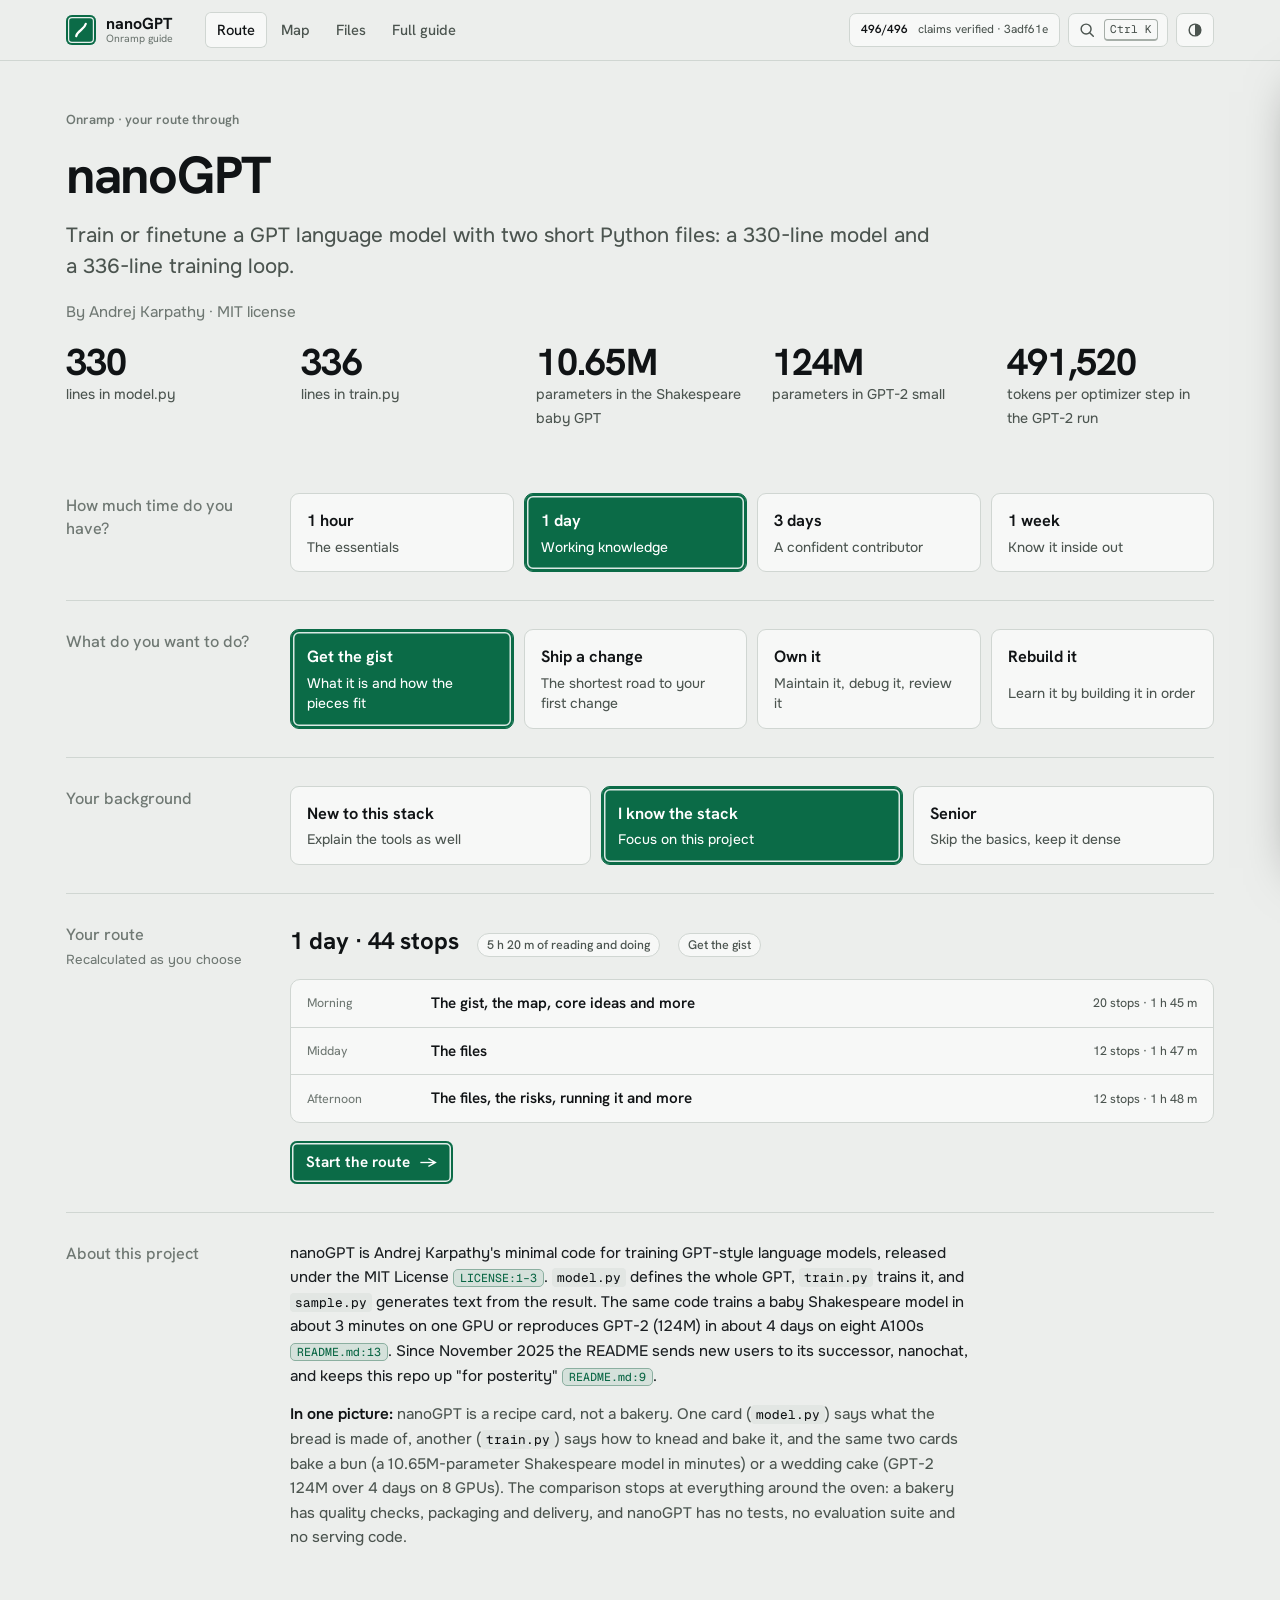
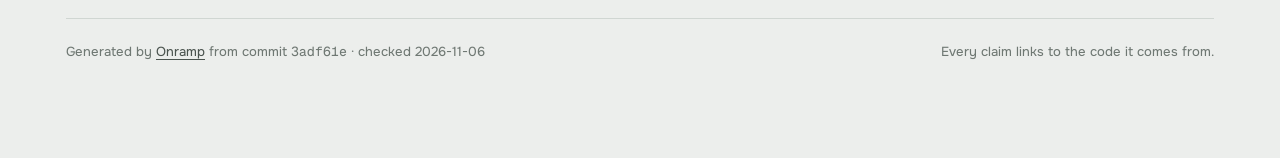
==== commit 3a090475: "Fix rail overflow; monospace only for code; clearer errors - long file paths in route stops could wi" ====
--- a/docs/demo/nanogpt/index.html
+++ b/docs/demo/nanogpt/index.html
@@ -86,13 +86,13 @@
 .skip { position: absolute; left: -9999px; }
 .skip:focus { left: 16px; top: 8px; z-index: 100; background: var(--surface); padding: 6px 10px; }
 .mono { font-family: var(--font-mono); }
-h1, h2, h3, h4 { font-family: var(--font-head); color: var(--ink); text-wrap: balance; margin: 0; letter-spacing: -0.01em; }
+h1, h2, h3, h4 { overflow-wrap: break-word; font-family: var(--font-head); color: var(--ink); text-wrap: balance; margin: 0; letter-spacing: -0.01em; }
 h1 { font-weight: 700; font-size: clamp(2rem, 4.4vw, 3.25rem); line-height: 1.04; letter-spacing: -0.025em; }
 h2 { font-weight: 650; font-size: clamp(1.45rem, 2.4vw, 1.9rem); line-height: 1.15; }
 h3 { font-weight: 600; font-size: 1.12rem; line-height: 1.3; }
 h4 { font-weight: 600; font-size: 0.98rem; }
 p { margin: 0; }
-.eyebrow { font-family: var(--font-mono); font-size: 0.72rem; letter-spacing: 0.08em; text-transform: uppercase; color: var(--subtle); }
+.eyebrow { font-family: var(--font-head); font-weight: 600; font-size: 0.82rem; letter-spacing: 0; color: var(--subtle); }
 .muted { color: var(--muted); }
 .subtle { color: var(--subtle); }
 
@@ -105,7 +105,7 @@
 .brand-sign svg { width: 22px; height: 22px; fill: none; stroke: var(--sign-ink); stroke-width: 3.2; stroke-linecap: round; }
 .brand-text { display: flex; flex-direction: column; line-height: 1.1; min-width: 0; }
 .brand-project { font-family: var(--font-head); font-weight: 700; font-size: 1rem; white-space: nowrap; overflow: hidden; text-overflow: ellipsis; }
-.brand-sub { font-family: var(--font-mono); font-size: 0.66rem; color: var(--subtle); letter-spacing: 0.04em; }
+.brand-sub { font-family: var(--font-head); font-size: 0.66rem; color: var(--subtle); letter-spacing: 0; }
 .tabs { display: flex; gap: 2px; margin-left: 12px; }
 .tabs a { font-family: var(--font-head); font-weight: 500; font-size: 0.92rem; color: var(--muted); text-decoration: none; padding: 6px 12px; border-radius: 6px; }
 .tabs a:hover { color: var(--ink); background: var(--surface-2); }
@@ -115,7 +115,7 @@
 .tool-btn:hover { color: var(--ink); border-color: var(--border-strong); }
 .tool-btn svg { width: 18px; height: 18px; fill: none; stroke: currentColor; stroke-width: 1.6; stroke-linecap: round; }
 .tool-btn svg .fill { fill: currentColor; stroke: none; }
-.trust { display: inline-flex; align-items: center; gap: 7px; height: 34px; padding: 0 11px; border-radius: 7px; border: 1px solid var(--border); background: var(--surface); font-family: var(--font-mono); font-size: 0.74rem; color: var(--muted); cursor: pointer; white-space: nowrap; }
+.trust { display: inline-flex; align-items: center; gap: 7px; height: 34px; padding: 0 11px; border-radius: 7px; border: 1px solid var(--border); background: var(--surface); font-family: var(--font-head); font-size: 0.74rem; color: var(--muted); cursor: pointer; white-space: nowrap; }
 .trust b { color: var(--ink); font-weight: 600; }
 
 /* ---------- page frame */
@@ -130,10 +130,10 @@
 /* ---------- highway sign */
 .sign { display: inline-flex; align-items: center; gap: 10px; background: var(--sign); color: var(--sign-ink); border-radius: 7px; padding: 9px 16px; font-family: var(--font-head); font-weight: 650; box-shadow: inset 0 0 0 2px var(--sign), inset 0 0 0 3.5px rgba(255, 255, 255, 0.88); text-decoration: none; border: 0; cursor: pointer; }
 .sign:hover { filter: brightness(1.08); }
-.sign .arrow { font-family: var(--font-mono); }
-.exit-tab { display: inline-flex; align-items: center; gap: 8px; font-family: var(--font-mono); font-size: 0.7rem; letter-spacing: 0.08em; text-transform: uppercase; color: var(--subtle); }
+.sign .arrow { font-family: var(--font-head); }
+.exit-tab { display: inline-flex; align-items: center; gap: 8px; font-family: var(--font-head); font-weight: 600; font-size: 0.8rem; letter-spacing: 0; color: var(--subtle); }
 .exit-tab .no { background: var(--sign); color: var(--sign-ink); border-radius: 4px; padding: 2px 6px; box-shadow: inset 0 0 0 1px rgba(255, 255, 255, 0.7); letter-spacing: 0.06em; }
-.pill { display: inline-flex; align-items: center; gap: 6px; font-family: var(--font-mono); font-size: 0.72rem; color: var(--muted); border: 1px solid var(--border); border-radius: 999px; padding: 1px 9px; background: var(--surface); white-space: nowrap; }
+.pill { display: inline-flex; align-items: center; gap: 6px; font-family: var(--font-head); font-weight: 500; font-size: 0.78rem; font-variant-numeric: tabular-nums; color: var(--muted); border: 1px solid var(--border); border-radius: 999px; padding: 1px 9px; background: var(--surface); white-space: nowrap; }
 .pill.core { color: var(--accent); border-color: color-mix(in srgb, var(--accent) 40%, var(--border)); }
 .pill.high { color: var(--danger); border-color: color-mix(in srgb, var(--danger) 45%, var(--border)); }
 .pill.medium { color: var(--lane); border-color: color-mix(in srgb, var(--lane) 45%, var(--border)); }
@@ -163,9 +163,9 @@
 .days { display: grid; gap: 0; border: 1px solid var(--border); border-radius: 10px; overflow: hidden; background: var(--surface); }
 .day-line { display: grid; grid-template-columns: 110px minmax(0, 1fr) auto; gap: 14px; align-items: center; padding: 11px 16px; border-top: 1px solid var(--border); }
 .day-line:first-child { border-top: 0; }
-.day-line .d { font-family: var(--font-mono); font-size: 0.78rem; color: var(--subtle); text-transform: uppercase; letter-spacing: 0.06em; }
+.day-line .d { font-family: var(--font-head); font-size: 0.78rem; color: var(--subtle); letter-spacing: 0; }
 .day-line .t { font-family: var(--font-head); font-weight: 600; color: var(--ink); min-width: 0; }
-.day-line .m { font-family: var(--font-mono); font-size: 0.78rem; color: var(--muted); white-space: nowrap; }
+.day-line .m { font-family: var(--font-head); font-size: 0.78rem; color: var(--muted); white-space: nowrap; }
 
 /* ---------- route */
 .route-head { display: flex; flex-wrap: wrap; align-items: flex-end; justify-content: space-between; gap: 18px; padding-bottom: 26px; border-bottom: 1px solid var(--border); }
@@ -173,7 +173,7 @@
 .progress { display: grid; gap: 8px; min-width: min(320px, 100%); }
 .bar { height: 6px; border-radius: 99px; background: var(--surface-2); overflow: hidden; }
 .bar i { display: block; height: 100%; background: var(--accent); border-radius: 99px; transition: width 0.4s; }
-.progress small { font-family: var(--font-mono); font-size: 0.76rem; color: var(--muted); }
+.progress small { font-family: var(--font-head); font-size: 0.76rem; color: var(--muted); }
 .road-wrap { position: relative; margin-top: 36px; }
 .road-svg { position: absolute; inset: 0; width: 100%; height: 100%; pointer-events: none; overflow: visible; }
 .road-svg .edge { stroke: var(--asphalt-edge); stroke-width: 44; fill: none; stroke-linecap: round; }
@@ -191,7 +191,7 @@
 .stop.here .marker { background: var(--lane-strong); border-color: #fff; box-shadow: 0 0 0 0 rgba(240, 180, 60, 0.55); animation: pulse 2.2s infinite; }
 @keyframes pulse { 0% { box-shadow: 0 0 0 0 rgba(240, 180, 60, 0.55); } 70% { box-shadow: 0 0 0 16px rgba(240, 180, 60, 0); } 100% { box-shadow: 0 0 0 0 rgba(240, 180, 60, 0); } }
 .here-pill { display: none; color: #1a1406; background: var(--lane-strong); border-color: var(--lane-strong); font-weight: 600; }
-.here-tag { position: absolute; top: -26px; left: 50%; transform: translateX(-50%); font-family: var(--font-mono); font-size: 0.62rem; font-weight: 600; letter-spacing: 0.08em; background: var(--lane-strong); color: #1a1406; padding: 2px 7px; border-radius: 4px; white-space: nowrap; }
+.here-tag { position: absolute; top: 50%; right: calc(100% + 10px); transform: translateY(-50%); font-family: var(--font-head); font-size: 0.62rem; font-weight: 600; letter-spacing: 0; background: var(--lane-strong); color: #1a1406; padding: 2px 7px; border-radius: 4px; white-space: nowrap; }
 .card { width: min(420px, 100%); align-content: start; text-align: left; background: var(--surface); border: 1px solid var(--border); border-radius: 10px; padding: 14px 16px 13px; cursor: pointer; display: grid; gap: 6px; box-shadow: var(--shadow); transition: transform 0.15s, border-color 0.15s; }
 .card:hover { transform: translateY(-2px); border-color: var(--border-strong); }
 .card h3 { font-size: 1.04rem; }
@@ -201,15 +201,15 @@
 .stop.here .card { border-color: var(--lane-strong); box-shadow: 0 0 0 3px var(--lane-dim), var(--shadow); }
 .rest { position: relative; display: grid; grid-template-columns: 1fr auto 1fr; align-items: center; padding-block: 10px; z-index: 2; }
 .rest .sign { grid-column: 2; flex-direction: column; align-items: center; gap: 0; padding: 10px 22px 11px; text-align: center; cursor: default; }
-.rest .sign small { font-family: var(--font-mono); font-size: 0.66rem; letter-spacing: 0.12em; opacity: 0.85; }
+.rest .sign small { font-family: var(--font-head); font-size: 0.66rem; letter-spacing: 0; opacity: 0.85; }
 .rest .sign span { font-size: 1.05rem; }
-.rest .sign em { font-style: normal; font-family: var(--font-mono); font-size: 0.7rem; opacity: 0.85; }
+.rest .sign em { font-style: normal; font-family: var(--font-head); font-size: 0.7rem; opacity: 0.85; }
 .endpoint { position: relative; z-index: 2; display: grid; justify-items: center; gap: 10px; padding-block: 6px; text-align: center; }
 .finish { border: 1px dashed var(--border-strong); border-radius: 12px; padding: 22px; background: var(--surface); max-width: 520px; display: grid; gap: 10px; justify-items: center; }
 
 /* ---------- lesson */
 .lesson-grid { display: grid; grid-template-columns: 250px minmax(0, 1fr); gap: 48px; align-items: start; }
-.rail { position: sticky; top: calc(var(--top-h) + 24px); display: grid; gap: 14px; }
+.rail { min-width: 0; grid-template-columns: minmax(0, 1fr); position: sticky; top: calc(var(--top-h) + 24px); display: grid; gap: 14px; }
 .rail ol { list-style: none; margin: 0; padding: 0; display: grid; gap: 2px; border-left: 2px solid var(--border); }
 .rail li a { display: grid; grid-template-columns: 16px 1fr; gap: 8px; padding: 6px 0 6px 12px; margin-left: -2px; border-left: 2px solid transparent; text-decoration: none; color: var(--muted); font-size: 0.86rem; line-height: 1.35; }
 .rail li a:hover { color: var(--ink); }
@@ -234,7 +234,7 @@
 .cite.file { border-style: dashed; }
 details.deeper { border: 1px solid var(--border); border-radius: 10px; background: var(--surface); }
 details.deeper > summary { cursor: pointer; padding: 12px 16px; font-family: var(--font-head); font-weight: 600; color: var(--ink); list-style: none; display: flex; justify-content: space-between; }
-details.deeper > summary::after { content: "+"; font-family: var(--font-mono); color: var(--subtle); }
+details.deeper > summary::after { content: "+"; font-family: var(--font-head); color: var(--subtle); }
 details.deeper[open] > summary::after { content: "−"; }
 details.deeper > .prose { padding: 0 16px 16px; }
 .checkpoint { border: 1px solid var(--border); border-radius: 12px; padding: 18px; background: var(--surface); display: grid; gap: 12px; }
@@ -242,7 +242,7 @@
 .checkpoint .opts { display: grid; gap: 8px; }
 .checkpoint .opt { text-align: left; border: 1px solid var(--border); border-radius: 8px; padding: 10px 12px; background: var(--bg); cursor: pointer; display: grid; grid-template-columns: 26px 1fr; gap: 8px; }
 .checkpoint .opt:hover { border-color: var(--border-strong); }
-.checkpoint .opt .k { font-family: var(--font-mono); color: var(--subtle); }
+.checkpoint .opt .k { font-family: var(--font-head); color: var(--subtle); }
 .checkpoint .opt.right { border-color: var(--accent); background: var(--accent-dim); }
 .checkpoint .opt.wrong { border-color: var(--danger); background: var(--danger-dim); }
 .checkpoint .why { font-size: 0.9rem; color: var(--muted); }
@@ -250,7 +250,7 @@
 
 /* ---------- views */
 .view { display: grid; gap: 14px; }
-.view-title { font-family: var(--font-mono); font-size: 0.72rem; letter-spacing: 0.08em; text-transform: uppercase; color: var(--subtle); }
+.view-title { font-family: var(--font-head); font-weight: 600; font-size: 0.82rem; letter-spacing: 0; color: var(--subtle); }
 .schematic { position: relative; border: 1px solid var(--border); border-radius: 12px; background-color: var(--surface); background-image: radial-gradient(var(--grid-dot) 1px, transparent 1px); background-size: 16px 16px; padding: 28px 20px; overflow-x: auto; }
 .schematic::before, .schematic::after { content: ""; position: absolute; width: 14px; height: 14px; border: 1.5px solid var(--border-strong); }
 .schematic::before { top: 10px; left: 10px; border-right: 0; border-bottom: 0; }
@@ -260,7 +260,7 @@
 .view-flow { display: grid; gap: 10px; }
 .flow { display: grid; gap: 0; counter-reset: step; }
 .step { display: grid; grid-template-columns: 42px minmax(0, 1fr); gap: 14px; position: relative; padding-bottom: 18px; }
-.step::before { counter-increment: step; content: counter(step, decimal-leading-zero); font-family: var(--font-mono); font-size: 0.78rem; font-weight: 600; width: 34px; height: 34px; border-radius: 50%; display: grid; place-items: center; background: var(--surface); border: 1.5px solid var(--border-strong); color: var(--ink); z-index: 1; }
+.step::before { counter-increment: step; content: counter(step, decimal-leading-zero); font-family: var(--font-head); font-size: 0.78rem; font-weight: 600; width: 34px; height: 34px; border-radius: 50%; display: grid; place-items: center; background: var(--surface); border: 1.5px solid var(--border-strong); color: var(--ink); z-index: 1; }
 .step:not(:last-child)::after { content: ""; position: absolute; left: 17px; top: 34px; bottom: 0; width: 2px; background: repeating-linear-gradient(var(--border-strong) 0 6px, transparent 6px 11px); }
 .step.active::before { background: var(--lane-strong); border-color: var(--lane-strong); color: #1a1406; }
 .step-body { display: grid; gap: 4px; padding-top: 5px; min-width: 0; }
@@ -285,7 +285,7 @@
 .kv dd { margin: 0; min-width: 0; }
 .milestones { list-style: none; margin: 0; padding: 0; display: grid; gap: 0; counter-reset: ms; }
 .milestone { display: grid; grid-template-columns: 64px minmax(0, 1fr); gap: 16px; padding: 18px 0; border-top: 1px solid var(--border); }
-.milestone::before { counter-increment: ms; content: "M" counter(ms); font-family: var(--font-mono); font-weight: 600; font-size: 0.86rem; color: var(--accent); }
+.milestone::before { counter-increment: ms; content: "M" counter(ms); font-family: var(--font-head); font-weight: 600; font-size: 0.86rem; color: var(--accent); }
 .milestone .body { display: grid; gap: 8px; min-width: 0; }
 .try { font-size: 0.88rem; border-left: 2px solid var(--lane-strong); padding-left: 12px; color: var(--muted); }
 .try b { color: var(--ink); }
@@ -296,7 +296,7 @@
 .legend i { width: 10px; height: 10px; border-radius: 3px; display: inline-block; }
 .spark { width: 100%; height: 90px; display: block; }
 .spark rect { fill: var(--accent); }
-.spark .axis { fill: var(--subtle); font-family: var(--font-mono); font-size: 10px; }
+.spark .axis { fill: var(--subtle); font-family: var(--font-head); font-size: 10px; }
 
 /* ---------- files */
 .files-grid { display: grid; grid-template-columns: 330px minmax(0, 1fr); gap: 28px; align-items: start; }
@@ -331,7 +331,7 @@
 .guide-grid { display: grid; grid-template-columns: 230px minmax(0, 1fr); gap: 48px; align-items: start; }
 .toc { position: sticky; top: calc(var(--top-h) + 24px); display: grid; gap: 4px; }
 .toc a { text-decoration: none; color: var(--muted); font-size: 0.88rem; display: grid; grid-template-columns: 26px 1fr; gap: 6px; padding: 4px 0; }
-.toc a span:first-child { font-family: var(--font-mono); color: var(--subtle); font-size: 0.76rem; padding-top: 2px; }
+.toc a span:first-child { font-family: var(--font-head); color: var(--subtle); font-size: 0.76rem; padding-top: 2px; }
 .toc a:hover { color: var(--ink); }
 .chapter { display: grid; gap: 28px; padding-block: 34px; border-top: 1px solid var(--border); }
 .chapter:first-child { border-top: 0; padding-top: 0; }
@@ -343,9 +343,9 @@
 .peek-head { display: flex; align-items: center; gap: 10px; padding: 12px 14px; border-bottom: 1px solid var(--border); min-width: 0; }
 .peek-title { display: grid; min-width: 0; flex: 1; }
 .peek-path { font-family: var(--font-mono); font-size: 0.84rem; color: var(--ink); overflow: hidden; text-overflow: ellipsis; white-space: nowrap; direction: rtl; text-align: left; }
-.peek-lines { font-family: var(--font-mono); font-size: 0.72rem; color: var(--subtle); }
+.peek-lines { font-family: var(--font-head); font-size: 0.72rem; color: var(--subtle); }
 .peek-actions { display: flex; gap: 6px; }
-.peek-actions a, .peek-actions button { font-family: var(--font-mono); font-size: 0.72rem; height: 30px; display: inline-flex; align-items: center; padding: 0 9px; border: 1px solid var(--border); border-radius: 6px; color: var(--muted); text-decoration: none; background: var(--bg); cursor: pointer; white-space: nowrap; }
+.peek-actions a, .peek-actions button { font-family: var(--font-head); font-size: 0.72rem; height: 30px; display: inline-flex; align-items: center; padding: 0 9px; border: 1px solid var(--border); border-radius: 6px; color: var(--muted); text-decoration: none; background: var(--bg); cursor: pointer; white-space: nowrap; }
 .peek-actions a:hover, .peek-actions button:hover { color: var(--ink); border-color: var(--border-strong); }
 .peek-body { overflow: auto; background: var(--code-bg); }
 .code { display: table; min-width: 100%; border-collapse: collapse; font-family: var(--font-mono); font-size: 0.8rem; line-height: 1.6; padding-block: 8px; }
@@ -354,7 +354,7 @@
 .code .ln > .no { width: 1%; text-align: right; color: var(--subtle); user-select: none; padding-right: 12px; border-right: 1px solid var(--border); }
 .code .ln.hl { background: var(--code-hl); }
 .code .ln.hl > .no { color: var(--lane); box-shadow: inset 3px 0 0 var(--lane-strong); }
-.code-note { font-family: var(--font-mono); font-size: 0.72rem; color: var(--subtle); padding: 10px 14px; border-top: 1px solid var(--border); }
+.code-note { font-family: var(--font-head); font-size: 0.72rem; color: var(--subtle); padding: 10px 14px; border-top: 1px solid var(--border); }
 .scrim { position: fixed; inset: 0; background: rgba(8, 10, 12, 0.35); z-index: 35; }
 @media (min-width: 981px) { .scrim { display: none !important; } }
 /* syntax colours (highlight.js classes), from the tokens so both themes read */
@@ -387,7 +387,7 @@
 .search-box input { border: 0; border-bottom: 1px solid var(--border); background: transparent; padding: 16px 18px; font: inherit; font-size: 1.05rem; color: var(--ink); outline: none; }
 .search-results { list-style: none; margin: 0; padding: 6px; max-height: 52vh; overflow: auto; }
 .search-results li { padding: 9px 12px; border-radius: 8px; cursor: pointer; display: grid; grid-template-columns: 70px minmax(0, 1fr); gap: 10px; }
-.search-results li .k { font-family: var(--font-mono); font-size: 0.68rem; color: var(--subtle); text-transform: uppercase; letter-spacing: 0.06em; padding-top: 3px; }
+.search-results li .k { font-family: var(--font-head); font-size: 0.68rem; color: var(--subtle); letter-spacing: 0; padding-top: 3px; }
 .search-results li b { font-family: var(--font-head); font-weight: 600; color: var(--ink); display: block; }
 .search-results li small { color: var(--muted); display: block; overflow: hidden; text-overflow: ellipsis; white-space: nowrap; }
 .search-results li.on { background: var(--accent-dim); }
@@ -428,6 +428,11 @@
 @media (prefers-reduced-motion: reduce) {
   *, *::before, *::after { animation: none !important; transition: none !important; }
 }
+.stop.left .here-tag { right: auto; left: calc(100% + 10px); }
+
+/* long identifiers and paths wrap instead of widening their column */
+.rail li a span, .card h3, .card p, .tldr p, .lesson-head h1, .prose code, .step-body h4, .mini h4, .list-row b, .day-line .t, .search-results li b { overflow-wrap: anywhere; }
+.lesson, .rail, .toc, .files-grid > *, .guide-grid > *, .view, .prose { min-width: 0; }
 
 </style>
 <script>
@@ -474,7 +479,7 @@
     <div class="search-foot"><span><kbd>↑</kbd><kbd>↓</kbd> move</span><span><kbd>Enter</kbd> open</span><span><kbd>Esc</kbd> close</span></div>
   </div>
 </div>
-<script type="application/json" id="onramp-data">{"guide":{"schema":1,"project":{"name":"nanoGPT","one_liner":"Train or finetune a GPT language model with two short Python files: a 330-line model and a 336-line training loop.","what":"nanoGPT is Andrej Karpathy's minimal code for training GPT-style language models, released under the MIT License [[LICENSE:1-3|Copyright (c) 2022 Andrej Karpathy]]. `model.py` defines the whole GPT, `train.py` trains it, and `sample.py` generates text from the result. The same code trains a baby Shakespeare model in about 3 minutes on one GPU or reproduces GPT-2 (124M) in about 4 days on eight A100s [[README.md:13|reproduces GPT-2 (124M) on OpenWebText]]. Since November 2025 the README sends new users to its successor, nanochat, and keeps this repo up \"for posterity\" [[README.md:9|nanoGPT (this repo) is now very old and deprecated]].","analogy":"nanoGPT is a recipe card, not a bakery. One card (`model.py`) says what the bread is made of, another (`train.py`) says how to knead and bake it, and the same two cards bake a bun (a 10.65M-parameter Shakespeare model in minutes) or a wedding cake (GPT-2 124M over 4 days on 8 GPUs). The comparison stops at everything around the oven: a bakery has quality checks, packaging and delivery, and nanoGPT has no tests, no evaluation suite and no serving code.","audience":"People who want to see every line that turns raw text into a working GPT, from first-time model trainers to researchers who want a small baseline to modify.","author":"Andrej Karpathy","license":"MIT","status":"archived"},"numbers":[{"value":"330","label":"lines in model.py","note":"the entire GPT definition"},{"value":"336","label":"lines in train.py","note":"the entire training loop, single GPU to multi-node"},{"value":"10.65M","label":"parameters in the Shakespeare baby GPT","note":"printed at start-up with config/train_shakespeare_char.py"},{"value":"124M","label":"parameters in GPT-2 small","note":"reproduced in about 4 days on 8× A100 40GB"},{"value":"491,520","label":"tokens per optimizer step in the GPT-2 run","note":"12 sequences × 1024 tokens × 40 accumulation steps"},{"value":"210","label":"commits","note":"163 excluding merges, 28 Dec 2022 to 12 Nov 2025"},{"value":"0","label":"automated tests"}],"quickstart":{"prerequisites":["Python 3 with PyTorch; PyTorch 2.0 or newer for `torch.compile` and Flash attention","An NVIDIA GPU is optional: the Shakespeare example also runs on a laptop CPU or Apple Silicon (`--device=mps`)","About 1 MB of disk for the Shakespeare data; about 54 GB of Hugging Face cache plus 17 GB of output for OpenWebText"],"steps":[{"title":"Install the dependencies","run":"pip install torch numpy transformers datasets tiktoken wandb tqdm","explain":"This is the README's one-line install [[README.md:22|pip install torch numpy transformers datasets tiktoken wandb tqdm]]. `transformers` is only needed to load OpenAI's GPT-2 weights, `datasets` only for OpenWebText, `wandb` only if you turn on logging."},{"title":"Turn Shakespeare into integers","run":"python data/shakespeare_char/prepare.py","explain":"Downloads the 1 MB tiny-Shakespeare text and writes `train.bin`, `val.bin` and `meta.pkl` next to the script [[data/shakespeare_char/prepare.py:48-61|pickle.dump(meta, f)]]."},{"title":"Train a baby GPT (GPU)","run":"python train.py config/train_shakespeare_char.py","explain":"A 6-layer, 6-head, 384-channel model with a 256-character context [[config/train_shakespeare_char.py:17-25|block_size = 256]]. The README reports about 3 minutes on one A100 and a best validation loss of 1.4697 [[README.md:51|the best validation loss is 1.4697]]."},{"title":"Or train a smaller one on a CPU","run":"python train.py config/train_shakespeare_char.py --device=cpu --compile=False --eval_iters=20 --log_interval=1 --block_size=64 --batch_size=12 --n_layer=4 --n_head=4 --n_embd=128 --max_iters=2000 --lr_decay_iters=2000 --dropout=0.0","explain":"The README's laptop recipe [[README.md:85|--device=cpu --compile=False --eval_iters=20]]; it takes about 3 minutes and reaches a loss of about 1.88 [[README.md:88|gets us a loss of only 1.88]]. On Windows keep `--compile=False` [[README.md:224|not yet available on all platforms]]."},{"title":"Generate text","run":"python sample.py --out_dir=out-shakespeare-char","explain":"Loads `out-shakespeare-char/ckpt.pt` and prints 10 samples of 500 characters each by default [[sample.py:12-18|num_samples = 10]]. Add `--device=cpu` if you trained on CPU."}],"env":[{"name":"RANK","purpose":"Global process index. Set by `torchrun`, never by you; its presence is what switches train.py into multi-GPU (DDP) mode.","required":false,"at":"[[train.py:82|ddp = int(os.environ.get('RANK', -1)) != -1]]"},{"name":"LOCAL_RANK","purpose":"Which GPU on this machine the process uses (`cuda:LOCAL_RANK`). Set by `torchrun`.","required":false,"at":"[[train.py:86-88|device = f'cuda:{ddp_local_rank}']]"},{"name":"WORLD_SIZE","purpose":"Total number of processes. Gradient accumulation steps are divided by it. Set by `torchrun`.","required":false,"at":"[[train.py:87-95|gradient_accumulation_steps //= ddp_world_size]]"},{"name":"NCCL_IB_DISABLE","purpose":"Set to 1 for multi-node runs on clusters without InfiniBand, per the README. Not read by the code itself.","required":false,"at":"[[README.md:132|NCCL_IB_DISABLE=1]]"}],"verify":"During training you see lines like `iter 10: loss …, time …ms, mfu …%` and, every 250 steps for the Shakespeare config, `step 250: train loss …, val loss …` [[train.py:265|step {iter_num}: train loss]]. The first validation loss should sit a little above 4.17, which is ln(65): a uniform guess over 65 characters. When `sample.py` prints text with speaker names and line breaks that look like a play, it works."},"architecture":{"summary":"nanoGPT is three scripts that hand files to each other. A `prepare.py` script turns raw text into one long array of token ids on disk. `train.py` reads random windows from that array, trains the `GPT` class from `model.py`, and writes `ckpt.pt`. `sample.py` loads `ckpt.pt` (or OpenAI's GPT-2 weights) and generates text. There is no package, no server and no database: settings are plain global variables at the top of each script [[train.py:33-74|default config values designed to train a gpt2 (124M) on OpenWebText]], overridden by config files and `--key=value` flags through `configurator.py` [[train.py:76-78|exec(open('configurator.py').read())]]. The only shared Python import is `model.py`, used by `train.py`, `sample.py` and `bench.py` [[train.py:30|from model import GPTConfig, GPT]].","diagram":"flowchart LR\n  TXT[\"raw text: input.txt or OpenWebText\"] --> PREP[\"data/*/prepare.py\"]\n  PREP --> BIN[\"train.bin + val.bin: uint16 token ids\"]\n  PREP --> META[\"meta.pkl: char vocab, char-level only\"]\n  CFG[\"config/*.py + --key=value\"] --> CONF[\"configurator.py: exec into globals\"]\n  CONF --> TRAIN[\"train.py: training loop\"]\n  BIN --> TRAIN\n  META --> TRAIN\n  MODEL[\"model.py: class GPT\"] --> TRAIN\n  HF[\"Hugging Face GPT-2 weights\"] -.->|\"init_from=gpt2*\"| MODEL\n  TRAIN --> CKPT[\"out_dir/ckpt.pt\"]\n  CKPT --> SAMPLE[\"sample.py\"]\n  META --> SAMPLE\n  MODEL --> SAMPLE\n  SAMPLE --> OUT[\"generated text\"]\n  MODEL --> BENCH[\"bench.py: speed test\"]","layers":[{"name":"Data preparation","purpose":"Download a corpus, tokenize it, write `train.bin`/`val.bin` (and `meta.pkl` for characters).","paths":["data/shakespeare_char","data/shakespeare","data/openwebtext"]},{"name":"Configuration","purpose":"Override the global defaults of a script from a config file or `--key=value` flags.","paths":["configurator.py","config"]},{"name":"Model","purpose":"The GPT network, GPT-2 weight import, optimizer grouping, FLOP estimate and sampling loop.","paths":["model.py"]},{"name":"Training","purpose":"Batches, mixed precision, gradient accumulation, DDP, learning-rate schedule, evaluation and checkpoints.","paths":["train.py"]},{"name":"Inference","purpose":"Load a checkpoint or GPT-2, encode a prompt, generate and decode text.","paths":["sample.py"]},{"name":"Analysis and benchmarking","purpose":"Measure iteration speed and MFU; work out parameters, FLOPs and compute-optimal sizes on paper.","paths":["bench.py","transformer_sizing.ipynb","scaling_laws.ipynb"]}]},"concepts":[{"term":"Token","plain":"The unit of text the model reads and writes, stored as an integer id.","detail":"In `shakespeare_char` a token is one character (65 of them). In `shakespeare` and `openwebtext` a token is a GPT-2 BPE piece, one of 50,257.","at":"[[data/shakespeare_char/prepare.py:23-31|chars = sorted(list(set(data)))]]"},{"term":"Vocabulary size (vocab_size)","plain":"How many different token ids exist; it sets the size of the embedding table and of the output layer.","detail":"Read from `meta.pkl` when present, otherwise 50304: GPT-2's 50,257 rounded up to a multiple of 64 for speed.","at":"[[train.py:153-155|model_args['vocab_size'] = meta_vocab_size if meta_vocab_size is not None else 50304]]"},{"term":"Context length (block_size)","plain":"The maximum number of previous tokens the model can look at when predicting the next one.","detail":"256 for the Shakespeare baby GPT, 1024 for GPT-2. It sizes the position-embedding table, so a model cannot read past it.","at":"[[model.py:170-174|Cannot forward sequence of length]]"},{"term":"Embedding","plain":"A learned list of numbers (a vector) for each token id, looked up from a table.","detail":"`wte` maps each token id to an `n_embd`-long vector; `wpe` does the same for each position 0..block_size-1. The two vectors are added.","at":"[[model.py:126-129|wte = nn.Embedding(config.vocab_size, config.n_embd)]]"},{"term":"Residual stream","plain":"The running vector for each position that every block reads from and adds its result back into.","detail":"Each block does `x = x + f(x)` twice, so information can pass through unchanged and gradients flow straight back to early layers.","at":"[[model.py:103-106|x = x + self.attn(self.ln_1(x))]]"},{"term":"LayerNorm","plain":"Rescales each vector to mean 0 and variance 1, then applies a learned gain (and optional bias).","detail":"nanoGPT writes its own because, as its docstring says, PyTorch's LayerNorm did not support turning off only the bias.","at":"[[model.py:18-27|PyTorch doesn't support simply bias=False]]"},{"term":"Causal self-attention","plain":"Each position gathers information from earlier positions, weighting them by how relevant they look, and never from later ones.","detail":"Queries, keys and values come from one linear layer; scores are q·k scaled by 1/sqrt(head size); future positions are masked to minus infinity before the softmax.","at":"[[model.py:52-76|is_causal=True]]"},{"term":"Attention head","plain":"One independent attention computation over a slice of the vector; several run side by side.","detail":"With `n_embd=384` and `n_head=6` each head works on 64 numbers; the head outputs are concatenated back to 384.","at":"[[model.py:56-59|C // self.n_head]]"},{"term":"MLP (feed-forward)","plain":"A small two-layer network applied to each position separately, after attention.","detail":"Widens to 4 × n_embd, applies GELU, narrows back to n_embd.","at":"[[model.py:78-92|class MLP(nn.Module):]]"},{"term":"Logits","plain":"One raw score per vocabulary entry; higher means the model thinks that token is more likely next.","detail":"Produced by `lm_head`, a linear layer from n_embd to vocab_size. Softmax turns them into probabilities.","at":"[[model.py:184-187|logits = self.lm_head(x)]]"},{"term":"Cross-entropy loss","plain":"The average of minus the log of the probability the model gave to the correct next token.","detail":"A uniform guess over 65 characters scores ln(65) ≈ 4.17; the README's baby GPT reaches 1.4697 on validation data.","at":"[[model.py:187|F.cross_entropy(logits.view(-1, logits.size(-1)), targets.view(-1), ignore_index=-1)]]"},{"term":"Weight tying","plain":"The input embedding table and the output layer share one weight matrix.","detail":"Saves vocab_size × n_embd parameters (about 38.6M for GPT-2) and is what GPT-2 does.","at":"[[model.py:133-138|self.transformer.wte.weight = self.lm_head.weight]]"},{"term":"AdamW","plain":"The optimizer: it moves each weight against its gradient, scaled by running averages of the gradient and its square, and shrinks large weights slightly (weight decay).","detail":"nanoGPT decays every tensor with 2 or more dimensions and none of the biases or LayerNorm gains.","at":"[[model.py:268-275|if p.dim() >= 2]]"},{"term":"Learning-rate schedule","plain":"How big the optimizer's steps are at each iteration: ramp up, then glide down.","detail":"Linear warmup for `warmup_iters`, cosine decay to `min_lr` by `lr_decay_iters`, then constant.","at":"[[train.py:230-242|def get_lr(it):]]"},{"term":"Gradient accumulation","plain":"Run several small batches, add up their gradients, then take one optimizer step, as if it had been one big batch.","detail":"The GPT-2 default is 40 micro-steps of 12 sequences, about 0.5M tokens per step.","at":"[[train.py:290-305|for micro_step in range(gradient_accumulation_steps):]]"},{"term":"Mixed precision","plain":"Do most of the maths in 16-bit numbers for speed while keeping the weights in 32-bit.","detail":"bfloat16 when the GPU supports it, else float16 with a GradScaler; off on CPU.","at":"[[train.py:109-112|torch.amp.autocast(device_type=device_type, dtype=ptdtype)]]"},{"term":"GradScaler","plain":"Multiplies the loss by a large factor before backward so tiny float16 gradients do not round to zero, then divides it back out.","detail":"Enabled only when `dtype == 'float16'`; otherwise every call is a no-op.","at":"[[train.py:195-196|scaler = torch.cuda.amp.GradScaler(enabled=(dtype == 'float16'))]]"},{"term":"DDP (DistributedDataParallel)","plain":"Several processes, one per GPU, each training a full model copy on different batches and averaging gradients.","detail":"Detected through the `RANK` variable that `torchrun` sets; only rank 0 evaluates, logs and saves.","at":"[[train.py:82-91|master_process = ddp_rank == 0]]"},{"term":"Temperature","plain":"A dial for randomness when sampling: below 1 sharpens the probabilities, above 1 flattens them.","detail":"The logits are divided by it before the softmax; `sample.py` defaults to 0.8.","at":"[[model.py:317-318|logits = logits[:, -1, :] / temperature]]"},{"term":"Top-k sampling","plain":"Only the k most likely next tokens are allowed; the rest get probability zero.","detail":"`sample.py` uses k = 200; the check `min(top_k, vocab)` avoids an error on the 65-character vocab.","at":"[[model.py:319-322|torch.topk(logits, min(top_k, logits.size(-1)))]]"},{"term":"MFU (model FLOPs utilization)","plain":"What fraction of the GPU's peak arithmetic speed the training run is actually using.","detail":"Estimated with the PaLM formula 6N + 12·L·H·Q·T FLOPs per token, against a hard-coded A100 bfloat16 peak of 312 TFLOPS.","at":"[[model.py:289-303|flops_per_token = 6*N + 12*L*H*Q*T]]"},{"term":"Checkpoint","plain":"A snapshot of the model and optimizer saved to disk so training can resume or the model can be sampled.","detail":"One dict in `out_dir/ckpt.pt`, overwritten at each qualifying evaluation.","at":"[[train.py:276-286|torch.save(checkpoint, os.path.join(out_dir, 'ckpt.pt'))]]"},{"term":"Memory-mapped file (memmap)","plain":"A file you index like an array; the operating system reads only the pages you touch.","detail":"Lets `get_batch` pull 12 random windows out of a 17 GB file without loading it.","at":"[[train.py:116-122|We recreate np.memmap every batch to avoid a memory leak]]"},{"term":"Finetuning","plain":"Continue training a model that already learned general language, on your own smaller dataset, with a small learning rate.","detail":"In nanoGPT it is ordinary training with `init_from='gpt2*'`, e.g. GPT-2 XL on Shakespeare at a constant 3e-5.","at":"[[config/finetune_shakespeare.py:10-25|learning_rate = 3e-5]]"}],"data":{"summary":"nanoGPT keeps all state in four kinds of files. **Token files** (`train.bin`, `val.bin`) are raw arrays of 16-bit unsigned integers with no header: one token id after another for the whole corpus [[data/openwebtext/prepare.py:59-74|arr = np.memmap(filename, dtype=dtype, mode='w+', shape=(arr_len,))]]. `train.py` opens them with `np.memmap`, which maps the file into memory so that reading a slice only loads that slice from disk [[train.py:116-125|def get_batch(split):]]. **`meta.pkl`** exists only for the character dataset and holds the vocabulary size and the two lookup tables [[data/shakespeare_char/prepare.py:54-61|'vocab_size': vocab_size,]]. **`ckpt.pt`** is one Python dict saved with `torch.save`, overwritten in `out_dir` at every evaluation that qualifies [[train.py:277-286|'model_args': model_args,]]. Everything else (the model in GPU memory, the optimizer's running averages) lives only in the training process and is gone if it is not checkpointed. All of these files are git-ignored [[.gitignore:6-10|*.bin]].","diagram":"flowchart LR\n  P[\"prepare.py\"] -->|\"np.uint16 tofile or memmap\"| B[\"train.bin + val.bin\"]\n  P -->|\"pickle, char-level only\"| M[\"meta.pkl: vocab_size, stoi, itos\"]\n  B -->|\"np.memmap, random windows\"| G[\"get_batch: x and y, B x T int64\"]\n  G --> T[\"train.py loop\"]\n  M -->|\"vocab_size\"| T\n  T -->|\"torch.save at eval\"| C[\"ckpt.pt dict\"]\n  C -->|\"init_from=resume\"| T\n  C -->|\"torch.load\"| S[\"sample.py\"]\n  M -->|\"stoi, itos\"| S","entities":[{"name":"train.bin / val.bin","purpose":"The whole corpus as one flat sequence of token ids. 1,003,854 + 111,540 tokens for Shakespeare characters; about 9.0 billion + 4.4 million for OpenWebText (about 17 GB + 8.5 MB).","at":"[[data/openwebtext/prepare.py:76-78|train has ~9B tokens (9,035,582,198)]]","fields":["dtype: uint16 (0 to 65535)","no header; OpenWebText separates documents with the end-of-text token 50256, the Shakespeare files have no separators","read with np.memmap(path, dtype=np.uint16, mode='r')"]},{"name":"meta.pkl","purpose":"Vocabulary for the character-level dataset, so `train.py` knows the vocab size and `sample.py` can encode and decode.","at":"[[data/shakespeare_char/prepare.py:54-61|'itos': itos,]]","fields":["vocab_size: int (65 for Shakespeare)","stoi: dict char -> int","itos: dict int -> char"]},{"name":"Batch (x, y)","purpose":"What the model sees each micro-step: `batch_size` random windows of `block_size` tokens, and the same windows shifted one token to the right as targets.","at":"[[train.py:123-125|ix = torch.randint(len(data) - block_size, (batch_size,))]]","fields":["x: int64 tensor (batch_size, block_size)","y: int64 tensor (batch_size, block_size), y[i, t] = x[i, t+1]"]},{"name":"ckpt.pt","purpose":"Everything needed to resume training or sample: weights, optimizer state, architecture and the run's settings. About 1.5 GB for GPT-2 124M because AdamW keeps two extra numbers per weight.","at":"[[train.py:277-284|'optimizer': optimizer.state_dict(),]]","fields":["model: state_dict (keys may start with _orig_mod. after torch.compile)","optimizer: AdamW state_dict","model_args: n_layer, n_head, n_embd, block_size, bias, vocab_size, dropout","iter_num: int","best_val_loss: tensor scalar","config: every simple-typed global, e.g. dataset, learning_rate"]},{"name":"GPTConfig","purpose":"The architecture as a dataclass. `model_args` in the checkpoint is exactly the keyword arguments for it.","at":"[[model.py:108-116|class GPTConfig:]]","fields":["block_size: 1024","vocab_size: 50304","n_layer: 12","n_head: 12","n_embd: 768","dropout: 0.0","bias: True"]}]},"history":{"summary":"The log has 210 commits from 28 Dec 2022 to 12 Nov 2025; 163 are not merges. Andrej Karpathy wrote 115 of those 163; 36 other people contributed the remaining 48 through pull requests, mostly bug fixes and portability. Activity is front-loaded: 150 of the 210 commits land in the first nine weeks (20 in Dec 2022, 90 in Jan 2023, 40 in Feb 2023). The first commit already had the shape of today's repo: `model.py` (267 lines), `train.py` (191 lines), `sample.py` and the OpenWebText `prepare.py` (`fe80428`).","eras":[{"title":"The bones","when":"28 Dec 2022 to 3 Jan 2023","what":"\"first very bad commit\" (`fe80428`) ships the model, training loop, sampler and OpenWebText prep. Within a week come the configurator \"that may be a terrible mistake lol\" (`5d2b480`), a benchmarking script (`70b5d93`), DDP (`dea1507`), proper resume (`682a0ac`) and `torch.compile` by default for \"almost 1.8X\" throughput (`5a725d9`)."},{"title":"Usable by everyone","when":"January 2023","what":"The configurator moves into its own file shared by all scripts (`d562b3e`). Character-level Shakespeare arrives with the baby-GPT config (`d17350a`), followed the next day by \"oh no nanoGPT is trending quickly explain the character-level functionality\" (`bb49751`). Weight tying (`7c82885`, `43b37fd`), gradient accumulation (`cf99914`) and multi-node docs (`9352df2`) land."},{"title":"Speed and fidelity","when":"late January to mid February 2023","what":"Gradient clipping (`3cb3fc0`), the GPT-2 initialisation (`f29a9ff`), optional biases measured \"about 6% faster\" (`e808a67`), Flash attention (`ae06d0b`), fused AdamW (`e170e40`), the GPT-2 training config (`f9348f3`), batch prefetching (`3fd4c0c`), vocab padding to 50304 for \"about 25% faster\" (`77e7e04`), the MFU metric (`ab0718a`) and the transformer sizing notebook (`eae986c`)."},{"title":"Community fixes","when":"March to June 2023","what":"Contributors fix `crop_block_size` with Flash attention (`c3f2548`), out-of-memory on resume (`4ac2e8c`) and bf16 detection (`eb33b8b`, `1eaceae`). Karpathy scales the loss for gradient accumulation (`553f949`), simplifies `configure_optimizers` (`7fe4a09`) and switches DDP to `WORLD_SIZE` (`7339b90`)."},{"title":"Maintenance and retirement","when":"2024 to November 2025","what":"A handful of merged fixes: the `np.memmap` memory leak (`5156fef`), UTF-8 file reading (`f35dc82`) and a non-zero warmup learning rate at step 0 (`dc81cb3`). The last commit adds the README note pointing to nanochat and marking nanoGPT deprecated (`3adf61e`)."}]},"lessons":[{"id":"gist-what-it-is","chapter":"gist","title":"What nanoGPT is and what it is for","tier":"core","minutes":4,"summary":"nanoGPT is two short files that build and train a GPT, plus small scripts that prepare text and generate from the result. The same code trains a 10.65M-parameter Shakespeare model on a laptop or reproduces GPT-2 (124M) on eight GPUs.","body":"By the end of this stop you know what is in the repo and what each part is for.\n\nA **GPT** is a neural network that reads a stretch of text and predicts what comes next. Train it on enough text and it writes plausible new text, one piece at a time. nanoGPT is Andrej Karpathy's minimal version of that idea, written to be fast enough for real runs. The README calls it a rewrite of his teaching repo minGPT that \"prioritizes teeth over education\" [[README.md:13|prioritizes teeth over education]]: simple, but tuned to actually reproduce GPT-2.\n\nThe whole system is four kinds of file:\n\n- `data/\u003cname>/prepare.py` turns raw text into a file of integers.\n- `model.py` (330 lines) defines the network, the class `GPT` [[model.py:118-133|class GPT(nn.Module):]].\n- `train.py` (336 lines) trains it and saves `ckpt.pt`.\n- `sample.py` loads `ckpt.pt` and writes new text.\n\nSettings live in `config/` as tiny Python files. The one this guide uses most is the \"baby GPT\": 6 layers, 6 attention heads, 384 numbers per token [[config/train_shakespeare_char.py:21-25|baby GPT model :)]].\n\nTwo facts frame the rest. It is MIT licensed, copyright Andrej Karpathy [[LICENSE:3|Copyright (c) 2022 Andrej Karpathy]]. And it is retired: since November 2025 the README sends people to its successor, nanochat, and keeps this repo up \"for posterity\" [[README.md:9|nanoGPT (this repo) is now very old and deprecated]]. For a learner that is an advantage: the code you read here will not move under you."},{"id":"gist-next-token","chapter":"gist","title":"The one idea: predict the next token","tier":"core","minutes":5,"summary":"Everything in nanoGPT serves one task: given some tokens, predict the token that follows. The data supplies the answers for free, because the right answer is simply the next number in the file.","body":"By the end of this stop you can say what the model is trained to do, and why no labelling is needed.\n\nTake the text `To be or`. Turn each character into a number, a **token id**. Now, at every position, ask: what comes next? After `T` the answer is `o`; after `To` it is a space; after `To ` it is `b`. One sentence gives you as many training examples as it has characters.\n\n`train.py` builds exactly that, in one function. It picks random starting points in the token file, cuts out windows of `block_size` tokens as the input `x`, and cuts the same windows **shifted one position to the right** as the targets `y` [[train.py:123-125|y = torch.stack([torch.from_numpy((data[i+1:i+1+block_size]).astype(np.int64)) for i in ix])]]. Position 5 of `y` is the token that follows position 5 of `x`.\n\nThe model looks at `x` and outputs, for every position, a score for every possible next token. The **loss** measures how little probability it gave to the real answer from `y`, averaged over all positions [[model.py:184-187|F.cross_entropy(logits.view(-1, logits.size(-1)), targets.view(-1), ignore_index=-1)]]. Training nudges the weights to lower that loss, thousands of times.\n\nGenerating text is the same model in a loop: predict a next token, append it, predict again [[model.py:312-328|idx = torch.cat((idx, idx_next), dim=1)]].\n\nHow to read the loss numbers in this guide: with 65 possible characters, a model that guesses uniformly scores ln 65 ≈ 4.17. The README's baby GPT reaches 1.4697 on held-out text [[README.md:51|the best validation loss is 1.4697]]. Roughly, it gives the right next character a probability of e^−1.47 ≈ 0.23 (a geometric mean over positions), out of 65 options.","checkpoint":{"q":"In a training batch, `x[0]` holds the ids for the text `hello`. What does `y[0]` hold?","choices":["The ids for `hello` again","The ids for `ello` followed by whatever character came next in the file","A single id: the character after `hello`","The ids for `olleh`"],"answer":1,"explain":"`y` is cut from the same file starting one position later [[train.py:124-125|i+1+block_size]], so it is `x` shifted left by one, with one new token at the end."}},{"id":"run-shakespeare-char","chapter":"run","title":"Run it: train and sample a Shakespeare model","tier":"core","minutes":5,"summary":"Three commands give you a working GPT: prepare the data, train with the Shakespeare config, sample. On a GPU it takes minutes; on a laptop add a few flags and shrink the model.","show":[{"view":"quickstart"}],"body":"By the end of this stop you have trained a model and watched it write.\n\n1. **Install**: `pip install torch numpy transformers datasets tiktoken wandb tqdm` [[README.md:22|pip install torch numpy transformers datasets tiktoken wandb tqdm]].\n2. **Prepare**: `python data/shakespeare_char/prepare.py` downloads 1 MB of Shakespeare and writes `train.bin`, `val.bin` and `meta.pkl` into `data/shakespeare_char/`.\n3. **Train**: `python train.py config/train_shakespeare_char.py`. The config file replaces `train.py`'s GPT-2-sized defaults with a 6-layer model, a 256-character context and 5,000 iterations [[config/train_shakespeare_char.py:16-29|max_iters = 5000]]. On an A100 the README reports about 3 minutes.\n4. **Sample**: `python sample.py --out_dir=out-shakespeare-char`.\n\n**No NVIDIA GPU?** The defaults assume CUDA and `torch.compile` [[train.py:72-74|device = 'cuda']], so say otherwise. The README's laptop recipe adds `--device=cpu --compile=False` and shrinks everything: context 64, batch 12, 4 layers of 128 channels, 2,000 iterations [[README.md:85|--block_size=64 --batch_size=12 --n_layer=4 --n_head=4 --n_embd=128]]. It also runs in about 3 minutes and reaches a loss near 1.88. On Apple Silicon use `--device=mps`. On Windows keep `--compile=False` [[README.md:224|try to disable this by adding]]. Pass the same `--device` to `sample.py`.\n\n**What you should see.** Start-up prints the parameter count, `number of parameters: 10.65M` for the GPU config [[model.py:147-148|number of parameters: %.2fM]]. Then come `iter` lines with loss and milliseconds, and every 250 iterations a `step` line with train and val loss. The first val loss sits a little above 4.17. Once it nears 1.5, samples look like a play script: speaker names in capitals, line breaks, invented but plausible words."},{"id":"run-config-overrides","chapter":"run","title":"Changing settings: config files and --key=value","tier":"standard","minutes":5,"goals":["ship","own","rebuild"],"summary":"Every setting is a global variable at the top of the script. A config file is a Python file of assignments that runs over those globals; a `--key=value` flag then overrides one of them, with a strict type check.","body":"By the end you can change any setting without editing code, and you know the two ways it fails.\n\nOpen `train.py`: lines 33–74 are plain assignments such as `batch_size = 12` and `learning_rate = 6e-4` [[train.py:47-60|learning_rate = 6e-4 # max learning rate]]. Line 76 records the name of every global whose value is an int, float, bool or string. Line 77 runs `configurator.py`. Line 78 snapshots the final values into `config`, which is logged and saved in checkpoints [[train.py:76-78|config = {k: globals()[k] for k in config_keys}]].\n\n`configurator.py` is not imported; its text is executed inside `train.py`'s namespace. It walks the command-line arguments:\n\n- An argument without `=` is a config file, executed as Python [[configurator.py:21-28|exec(open(config_file).read())]]. Later assignments win.\n- `--key=value` must name an existing global, or you get `ValueError: Unknown config key` [[configurator.py:46-47|Unknown config key]]. The value goes through `literal_eval`, so `True`, `3e-4` and `64` become a bool, a float and an int; anything else stays a string [[configurator.py:34-40|attempt = literal_eval(val)]].\n- The new value must have exactly the type of the default [[configurator.py:41-42|ensure the types match ok]].\n\nSo `python train.py config/train_shakespeare_char.py --batch_size=32 --device=cpu` applies the file, then the two flags, in that order. `sample.py` and `bench.py` use the same snippet on their own globals [[sample.py:23|exec(open('configurator.py').read())]].\n\nTwo traps. `--learning_rate=1` is an int and trips the type check; write `1.0`. And because `configurator.py` is opened by a relative path, every script must be run from the repo root.","deeper":"Why it is built like this: Karpathy wanted no `config.` prefix on every variable and no configuration framework [[configurator.py:12-14|I just really dislike configuration]]. The cost shows in tooling. Your editor cannot tell that a config file changed `n_layer`; there is no `--help`; and a typo inside a config file (say `n_layers = 8`) silently creates a new, unused global instead of raising, because config files are executed, not checked. Only command-line flags get the unknown-key and type checks.","checkpoint":{"q":"You run `python train.py --dropout=0`. What happens?","choices":["dropout becomes 0.0","An AssertionError: `0` parses as an int and the default `0.0` is a float","ValueError: Unknown config key","The flag is silently ignored"],"answer":1,"explain":"`literal_eval('0')` returns the int 0, and the configurator requires the type of the default `dropout = 0.0` [[train.py:55|dropout = 0.0]] to match exactly [[configurator.py:42|assert type(attempt) == type(globals()[key])]]. Write `--dropout=0.0`."}},{"id":"run-gpt2-scale","chapter":"run","title":"Run it at scale: OpenWebText, 8 GPUs, baselines, finetuning","tier":"deep","minutes":6,"goals":["ship","own","rebuild"],"summary":"Reproducing GPT-2 (124M) is one data command and one torchrun command on an 8×A100 node, about 4 days. The same train.py also evaluates OpenAI's checkpoints and finetunes them.","body":"By the end you know the commands for the big runs and what each one needs.\n\n**Data.** `python data/openwebtext/prepare.py` downloads OpenWebText through Hugging Face `datasets` and writes about 9 billion GPT-2 tokens into a 17 GB `train.bin` [[data/openwebtext/prepare.py:76-78|train.bin is ~17GB, val.bin ~8.5MB]]. The download itself takes about 54 GB of cache.\n\n**Pretraining.** `torchrun --standalone --nproc_per_node=8 train.py config/train_gpt2.py` [[config/train_gpt2.py:1-3|torchrun --standalone --nproc_per_node=8 train.py config/train_gpt2.py]]. `torchrun` starts 8 processes, one per GPU. Each optimizer step covers 12 × 1024 × 40 = 491,520 tokens across them, for 600,000 steps, 300B tokens in total [[config/train_gpt2.py:9-17|this makes total number of tokens be 300B]]. The README reports about 4 days to a loss of about 2.85 [[README.md:121|go down to loss of ~2.85]]. Across two machines you run `torchrun` on each with `--nnodes=2`, a `--node_rank` and the master's address [[train.py:11-16|--nnodes=2 --node_rank=0]].\n\n**Baselines.** `python train.py config/eval_gpt2.py` loads OpenAI's GPT-2 124M, evaluates once and exits, because the config sets `eval_only = True` [[config/eval_gpt2.py:4-8|init_from = 'gpt2']]. OpenAI's model scores about 3.11 on OpenWebText [[README.md:121|gets a val loss of about 3.11]]. The README attributes the gap to 2.85 to the data: GPT-2 was trained on WebText, which was never released, and OpenWebText is only a reproduction of it [[README.md:156|there is a dataset domain gap]].\n\n**Finetuning.** `python data/shakespeare/prepare.py`, then `python train.py config/finetune_shakespeare.py`, starts from GPT-2 XL and trains 20 short iterations at a constant 3e-5 [[config/finetune_shakespeare.py:10-25|init_from = 'gpt2-xl']]. Sample with `python sample.py --out_dir=out-shakespeare`.\n\n**Straight from OpenAI.** `python sample.py --init_from=gpt2-xl --start=\"...\"` generates from the 1.5B-parameter model with no training at all [[README.md:196-201|--init_from=gpt2-xl]]."},{"id":"stack-pytorch-primer","chapter":"stack","title":"PyTorch in eight minutes, using nanoGPT's own lines","tier":"standard","minutes":8,"for":["new"],"show":[{"view":"stack"}],"summary":"Four PyTorch ideas carry the whole repo: tensors, modules with a `forward` method, autograd's `backward`, and an optimizer step. Each appears in a handful of lines you can point at.","body":"By the end you can read `model.py` and `train.py` without tripping over PyTorch itself.\n\n**Tensors.** A tensor is an array of numbers with a shape, living on the CPU or a GPU. nanoGPT's batches are integer tensors of shape `(batch_size, block_size)`, moved to the device with `.to(device)` [[train.py:126-130|x, y = x.to(device), y.to(device)]]. Inside the model, activations are float tensors of shape `(B, T, C)`: batch, time (position in the sequence) and channels [[model.py:53|B, T, C = x.size()]].\n\n**Modules.** A layer is a class that subclasses `nn.Module`, creates its weights in `__init__` and computes in `forward`. `MLP` is the cleanest example: two `nn.Linear` layers with a GELU between [[model.py:78-92|class MLP(nn.Module):]]. Calling `module(x)` runs `forward`. Modules nest: a `Block` holds an attention module and an `MLP`, and `GPT` holds a list of `Block`s [[model.py:126-132|h = nn.ModuleList([Block(config) for _ in range(config.n_layer)])]]. `model.parameters()` then finds every weight in the tree.\n\n**Autograd.** PyTorch records how each tensor was computed. `loss.backward()` walks that record backwards and stores in each weight's `.grad` how the loss would change if the weight grew a little. In `train.py` it is `scaler.scale(loss).backward()` [[train.py:304-305|scaler.scale(loss).backward()]]; the scaler only matters for 16-bit training.\n\n**Optimizer.** `optimizer.step()` moves every weight a small amount against its gradient, and `zero_grad` clears the gradients for the next round [[train.py:310-314|optimizer.zero_grad(set_to_none=True)]]. nanoGPT uses AdamW, built in `GPT.configure_optimizers`.\n\nTwo switches you will meet: `model.eval()` and `model.train()` turn dropout off and on [[train.py:218-227|model.eval()]], and `@torch.no_grad()` skips the autograd record when you only need outputs [[train.py:215-216|@torch.no_grad()]]."},{"id":"stack-tokenizers","chapter":"stack","title":"Tokens and tokenizers: characters versus GPT-2's BPE","tier":"standard","minutes":6,"for":["new"],"summary":"A tokenizer turns text into integer ids and back. nanoGPT uses two: one id per character (65 ids for Shakespeare) and GPT-2's byte-pair encoding (50,257 ids, through tiktoken).","body":"By the end you can say what a token is in each dataset and why it sets the model's vocabulary size.\n\n**Character level.** `data/shakespeare_char/prepare.py` collects every distinct character in the text, sorts them and numbers them [[data/shakespeare_char/prepare.py:23-31|stoi = { ch:i for i,ch in enumerate(chars) }]]. The result is 65 tokens: newline, space, punctuation, one digit and both cases of the alphabet [[data/shakespeare_char/prepare.py:63-68|# vocab size: 65]]. `encode` maps each character through `stoi`; `decode` maps back through `itos`. Simple, but the model must spell every word letter by letter, so a 500-token sample is only 500 characters.\n\n**Byte-pair encoding (BPE).** GPT-2's tokenizer starts from bytes and repeatedly merges the most frequent neighbouring pair into a new token, until it has 50,257 of them. Common words become one token; rare words become several. nanoGPT uses OpenAI's `tiktoken` library for it [[data/shakespeare/prepare.py:19-22|enc = tiktoken.get_encoding(]]. The same 1,115,394 characters of Shakespeare become 301,966 + 36,059 BPE tokens instead of 1,003,854 + 111,540 characters [[data/shakespeare/prepare.py:32-33|train.bin has 301,966 tokens]]: about 3.3 characters per token.\n\n**Why uint16.** Both vocabularies have fewer than 65,536 ids, so every id fits in 2 bytes; GPT-2's largest is 50,256 [[data/openwebtext/prepare.py:62|enc.max_token_value == 50256]]. That halves the 9-billion-token OpenWebText file compared with 32-bit integers.\n\n**End of text.** OpenWebText appends GPT-2's special `\u003c|endoftext|>` token (id 50256) after every document, so the model sees where documents end [[data/openwebtext/prepare.py:43-46|ids.append(enc.eot_token)]].\n\nThe vocabulary size flows straight into the model: it is the number of rows in the embedding table and the width of the output layer [[model.py:127-133|nn.Embedding(config.vocab_size, config.n_embd)]].","checkpoint":{"q":"Why can nanoGPT store token ids as uint16?","choices":["PyTorch requires 16-bit inputs","Every id in both vocabularies is below 65,536, the largest uint16","uint16 compresses the text","The model trains in 16-bit precision"],"answer":1,"explain":"The comment says it outright: GPT-2's largest id is 50,256, below 2^16 [[data/openwebtext/prepare.py:62|dtype = np.uint16]]. The ids are converted to int64 only when a batch is built."}},{"id":"stack-mixed-precision","chapter":"stack","title":"Mixed precision: bfloat16, float16 and the GradScaler","tier":"standard","minutes":6,"for":["new"],"summary":"Most of the arithmetic runs in 16-bit floats, which GPUs do much faster, while the weights stay 32-bit. bfloat16 needs nothing else; float16 needs a GradScaler so small gradients do not round to zero.","body":"By the end you know what `dtype`, `ctx` and `scaler` do in `train.py`.\n\nA normal float has 32 bits. GPUs do 16-bit matrix maths far faster: an A100 is rated at 312 TFLOPS in bfloat16, the figure `estimate_mfu` uses [[model.py:301|flops_promised = 312e12]], against 19.5 TFLOPS in plain float32. 16-bit tensors also take half the memory. There are two 16-bit formats. **float16** keeps more precision but has a small range: values below about 6e-8 become zero. **bfloat16** keeps float32's range with less precision. `train.py` picks bfloat16 when the GPU supports it, otherwise float16 [[train.py:73|dtype = 'bfloat16' if torch.cuda.is_available() and torch.cuda.is_bf16_supported() else 'float16']].\n\n**Autocast.** You do not convert the model yourself. `torch.amp.autocast` is a context in which PyTorch runs each operation in 16-bit where that is safe (matrix multiplies) and in 32-bit where it is not (softmax, sums). On CPU nanoGPT uses an empty context instead [[train.py:109-112|ctx = nullcontext() if device_type == 'cpu' else torch.amp.autocast(device_type=device_type, dtype=ptdtype)]]. Every forward pass sits inside `with ctx:` [[train.py:299-300|with ctx:]].\n\n**GradScaler.** In float16, many gradients are smaller than the format can hold. The scaler multiplies the loss by a large factor before `backward`, so the gradients are big enough to survive, and divides them back before the update. It has to unscale before clipping, or the clip threshold would apply to inflated numbers [[train.py:306-312|scaler.unscale_(optimizer)]]. If the scaled gradients overflow, `scaler.step` skips that update and lowers the factor. For bfloat16 and float32 the scaler is created disabled, and every call on it does nothing [[train.py:195-196|enabled=(dtype == 'float16')]].\n\n**TF32.** Two more lines allow TensorFloat-32, a mode on NVIDIA Ampere and newer GPUs that runs float32 matrix multiplies faster with slightly fewer mantissa bits [[train.py:107-108|torch.backends.cuda.matmul.allow_tf32 = True]].","checkpoint":{"q":"You train on a GPU without bfloat16 support. Which line keeps tiny gradients from rounding to zero?","choices":["`torch.backends.cuda.matmul.allow_tf32 = True`","`scaler.scale(loss).backward()`","`model.eval()`","`torch.manual_seed(1337 + seed_offset)`"],"answer":1,"explain":"Without bf16, `dtype` falls back to float16, which enables the GradScaler [[train.py:196|GradScaler(enabled=(dtype == 'float16'))]]; scaling the loss before `backward` scales every gradient up with it [[train.py:305|scaler.scale(loss).backward()]]."}},{"id":"stack-ddp","chapter":"stack","title":"Many GPUs: torchrun, DDP and gradient accumulation","tier":"standard","minutes":6,"for":["new"],"summary":"Gradient accumulation fakes a big batch on one GPU by adding up gradients over several small ones. DDP runs one process per GPU and averages their gradients. nanoGPT combines the two so 1 GPU and 8 GPUs take the same 491,520-token step.","body":"By the end you can explain what changes when you launch with `torchrun`.\n\n**The big-batch problem.** GPT-2-style training wants about half a million tokens per optimizer step, far more than fits in one GPU's memory at once. The default micro-batch is 12 sequences of 1,024 tokens, tuned in commit `9f95aca` \"for gpt2 124M model on A100 40GB\". So `train.py` runs `gradient_accumulation_steps` forward/backward passes before each update, and the gradients add up in `.grad` between them [[train.py:290-305|for micro_step in range(gradient_accumulation_steps):]]. Each loss is divided by the number of micro-steps, so the sum is an average [[train.py:301|loss = loss / gradient_accumulation_steps]]. The default is 5 × 8 = 40 micro-steps [[train.py:48|gradient_accumulation_steps = 5 * 8]].\n\n**DDP.** `torchrun --nproc_per_node=8 train.py` starts 8 copies of the script and gives each the environment variables `RANK`, `LOCAL_RANK` and `WORLD_SIZE`. `train.py` sees `RANK`, joins the process group and claims GPU number `LOCAL_RANK` [[train.py:82-91|init_process_group(backend=backend)]]. Each process gets its own random seed, so each draws different batches [[train.py:106|torch.manual_seed(1337 + seed_offset)]]. The model is wrapped in `DDP` [[train.py:210-212|model = DDP(model, device_ids=[ddp_local_rank])]], which averages gradients across processes during `backward`, so all 8 copies take the identical step.\n\n**Together.** With 8 processes, each runs 40 / 8 = 5 micro-steps [[train.py:92-95|gradient_accumulation_steps //= ddp_world_size]], and tokens per step stay at 5 × 8 × 12 × 1,024 = 491,520 [[train.py:101-102|tokens_per_iter = gradient_accumulation_steps * ddp_world_size * batch_size * block_size]]. Averaging across GPUs after every micro-step would waste bandwidth, so the sync is switched on only for the last one [[train.py:298|model.require_backward_grad_sync = (micro_step == gradient_accumulation_steps - 1)]].\n\n**One boss.** Only rank 0, the `master_process`, evaluates, prints and saves checkpoints [[train.py:263|if iter_num % eval_interval == 0 and master_process:]].","checkpoint":{"q":"You launch on 4 GPUs with the default settings. How many micro-steps does each process run per iteration, and how many tokens does one optimizer step see?","choices":["40 each; 4 × 491,520 tokens","10 each; 491,520 tokens","5 each; 245,760 tokens","1 each; 49,152 tokens"],"answer":1,"explain":"40 is divided by the world size of 4 [[train.py:95|gradient_accumulation_steps //= ddp_world_size]], and tokens per step are 10 × 4 × 12 × 1,024 = 491,520, the same as on 8 GPUs or 1."}},{"id":"map-overview","chapter":"map","title":"The map: three scripts that pass files along","tier":"core","minutes":4,"show":[{"view":"architecture"}],"summary":"Data scripts write token files; `train.py` turns them into `ckpt.pt` using the GPT from `model.py`; `sample.py` turns `ckpt.pt` back into text. Files on disk are the only interface between the stages.","body":"By the end you can place every file in the repo on the pipeline.\n\nPicture an assembly line with three stations and a box passed between them.\n\n1. **Prepare** (`data/\u003cname>/prepare.py`): raw text in, `train.bin` and `val.bin` out, each the whole corpus as one long row of 16-bit integers. The character dataset also writes `meta.pkl`, its vocabulary.\n2. **Train** (`train.py`): reads `data/\u003cdataset>/train.bin` [[train.py:114-120|data_dir = os.path.join('data', dataset)]], builds a `GPT` from `model.py` [[train.py:30|from model import GPTConfig, GPT]], trains it and writes `out_dir/ckpt.pt` [[train.py:285-286|torch.save(checkpoint, os.path.join(out_dir, 'ckpt.pt'))]].\n3. **Sample** (`sample.py`): reads `out_dir/ckpt.pt` [[sample.py:35-38|ckpt_path = os.path.join(out_dir, 'ckpt.pt')]], rebuilds the same `GPT` and prints generated text.\n\nTwo side doors. `train.py` and `sample.py` can start from OpenAI's GPT-2 weights instead (`init_from='gpt2'` and its larger siblings). And `bench.py` uses `model.py` alone to time training steps.\n\nWhat is *not* here matters as much: no package to install, no command-line parser, no server, no classes outside `model.py`. Each script runs top to bottom as plain Python, configured by global variables that `configurator.py` overwrites. `model.py` is the only file other files import, so it is the one place where a change reaches everything.\n\nWhere the assembly-line picture stops working: the box is not generic. A checkpoint belongs to its dataset. `sample.py` decodes with the vocabulary of the dataset named inside the checkpoint, so a character model and a GPT-2-token model are not interchangeable.","checkpoint":{"q":"You change the MLP's width in `model.py`. Which scripts are affected?","choices":["Only train.py","train.py, sample.py and bench.py, because all three import model.py","Only the prepare scripts","None until you rerun prepare.py"],"answer":1,"explain":"All three scripts start with the same import [[train.py:30|from model import GPTConfig, GPT]] [[sample.py:9|from model import GPTConfig, GPT]] [[bench.py:9|from model import GPTConfig, GPT]]. Old checkpoints also stop loading, because the weight shapes no longer match."}},{"id":"map-model-anatomy","chapter":"map","title":"Inside class GPT: the module tree and where the parameters live","tier":"standard","minutes":5,"goals":["gist","own","rebuild"],"summary":"A GPT is an embedding table, a stack of identical blocks, a final LayerNorm and an output layer that shares the embedding's weights. Nearly all parameters sit in the blocks and the token embedding.","body":"By the end you can sketch the model and estimate its size on paper.\n\n`GPT.__init__` builds one `ModuleDict` called `transformer`, plus `lm_head` [[model.py:126-133|self.transformer = nn.ModuleDict(dict(]]:\n\n- `wte`: the token embedding, `vocab_size` × `n_embd`.\n- `wpe`: the position embedding, `block_size` × `n_embd`.\n- `drop`: dropout on their sum.\n- `h`: a list of `n_layer` `Block`s.\n- `ln_f`: a final LayerNorm.\n- `lm_head`: a linear layer from `n_embd` to `vocab_size`, without bias, whose weight *is* `wte`'s weight [[model.py:138|self.transformer.wte.weight = self.lm_head.weight]].\n\nEvery shape comes from `GPTConfig`, seven fields whose defaults describe GPT-2 small [[model.py:108-116|n_embd: int = 768]].\n\n**Where the parameters are.** Each block holds about 12 × n_embd² weights: the query/key/value projection is n_embd × 3·n_embd, attention's output projection n_embd × n_embd, and the MLP's two layers n_embd × 4·n_embd each. For the baby GPT that is 12 × 384² ≈ 1.77M per block, and 6 blocks make about 10.6M. The 65-row token embedding adds only 25K. Hence `number of parameters: 10.65M` at start-up. For GPT-2 small, 12 blocks × 12 × 768² ≈ 85M, and the 50,257 × 768 token embedding adds 38.6M, for about 124M in all.\n\nThe printed count leaves out `wpe` but keeps `wte`, because the tied matrix also serves as the output layer [[model.py:150-160|The token embeddings would too, except due to the parameter sharing]].\n\n**Initialisation.** `_init_weights` draws every linear and embedding weight from a normal distribution with standard deviation 0.02 [[model.py:162-168|torch.nn.init.normal_(module.weight, mean=0.0, std=0.02)]]. The concepts chapter explains the one exception."},{"id":"concepts-embeddings","chapter":"concepts","title":"Embeddings: turning ids into vectors","tier":"standard","minutes":5,"goals":["gist","rebuild"],"summary":"Each token id picks a row from a learned table, and each position picks a row from a second table. Their sum is the vector that enters the first block.","body":"By the end you know exactly what the model sees at its input.\n\nAn integer like 46 says nothing about meaning; 46 is not \"close\" to 47 in any useful way. So the model keeps a table, `wte`, with one row of `n_embd` learned numbers per token id. Looking up row 46 gives a vector of 384 numbers in the baby GPT, 768 in GPT-2 [[model.py:127|wte = nn.Embedding(config.vocab_size, config.n_embd)]]. Training moves the rows until tokens that behave alike get similar vectors.\n\nAttention, as the next lessons show, treats its inputs as an unordered set. To tell \"dog bites man\" from \"man bites dog\" the model must know where each token sits. nanoGPT uses the simplest fix: a second table, `wpe`, with one learned row per position up to `block_size` [[model.py:128|wpe = nn.Embedding(config.block_size, config.n_embd)]]. In `forward`, positions are just `0..t-1`; both lookups happen and the vectors are added [[model.py:174-179|x = self.transformer.drop(tok_emb + pos_emb)]]. Shapes: `(b, t, n_embd)` plus `(t, n_embd)` broadcasts to `(b, t, n_embd)`.\n\nTwo consequences follow.\n\n- The model cannot read more than `block_size` tokens, because there is no row for position 256 in the baby GPT. `forward` asserts it [[model.py:173|Cannot forward sequence of length]], and `generate` crops its input to the last `block_size` tokens [[model.py:313-314|idx_cond = idx if idx.size(1) \u003c= self.config.block_size]].\n- `crop_block_size` can shorten a trained model's context by slicing `wpe` [[model.py:195-201|self.transformer.wpe.weight = nn.Parameter(self.transformer.wpe.weight[:block_size])]], but nothing in the repo can lengthen it.\n\nThe same `wte` matrix is reused at the very end to score the next token (weight tying), so a token's input vector and its output score are tied together."},{"id":"concepts-block","chapter":"concepts","title":"The transformer block: attention, MLP, two residual adds","tier":"core","minutes":5,"summary":"A block refines every position's vector in two steps: attention mixes in information from earlier positions, then a small MLP processes each position on its own. Each step's output is added to its input rather than replacing it.","body":"By the end you can explain the two lines of `Block.forward`.\n\n```python\nx = x + self.attn(self.ln_1(x))\nx = x + self.mlp(self.ln_2(x))\n```\n\nThat is the whole block [[model.py:103-106|x = x + self.attn(self.ln_1(x))]]. Read it as a meeting followed by desk work.\n\n1. **LayerNorm** rescales each position's vector to mean 0 and variance 1, then applies a learned gain [[model.py:26-27|F.layer_norm(input, self.weight.shape, self.weight, self.bias, 1e-5)]]. It keeps the numbers in a steady range however deep the stack gets.\n2. **Attention** is the meeting: each position looks back at earlier positions and pulls in what is relevant. It is the only place where positions exchange information. The next lesson takes it apart.\n3. **The MLP** is the desk work: each position, alone, goes through a two-layer network that widens to 4 × `n_embd` (1,536 in the baby GPT), applies GELU, and narrows back [[model.py:80-92|self.c_fc    = nn.Linear(config.n_embd, 4 * config.n_embd, bias=config.bias)]]. GELU is a smooth version of \"keep positives, zero out negatives\".\n4. **Residual adds.** Each sub-layer's output is *added* to `x`. Think of `x` as a shared notebook that every block writes notes into rather than rewriting. Gradients flow straight back through the additions, which is what lets 12 or 48 blocks train at all.\n\nWhere the analogy stops: in a real meeting people speak in turn. Here every position attends at the same moment, and all of it is one batch of matrix maths.\n\nNormalising *before* each sub-layer (\"pre-norm\") is GPT-2's arrangement; the original 2017 transformer normalised after. Because of pre-norm, the stack needs one last LayerNorm, `ln_f`, before the output layer [[model.py:182|x = self.transformer.ln_f(x)]].\n\nA GPT is this block repeated: 6 times in the baby GPT, 12 in GPT-2 small, 48 in GPT-2 XL [[model.py:216-221|'gpt2-xl':      dict(n_layer=48, n_head=25, n_embd=1600)]]. Every copy has the same shape and its own weights.","checkpoint":{"q":"Which part of a block is the only place where one position can use information from another?","choices":["LayerNorm","The MLP","Attention","The residual add"],"answer":2,"explain":"LayerNorm and the MLP act on each position separately. Only attention multiplies across the time dimension, producing a T × T table per head [[model.py:61|(B, nh, T, hs) x (B, nh, hs, T) -> (B, nh, T, T)]]."}},{"id":"concepts-attention","chapter":"concepts","title":"Causal self-attention, line by line","tier":"core","minutes":7,"summary":"Each position asks a question (query); every earlier position offers a label (key) and some content (value). The position takes an average of the values, weighted by how well each key matches its query. Heads let it ask several questions at once.","body":"By the end you can follow `CausalSelfAttention.forward` and say what each shape means.\n\nAnalogy: a library search. Your **query** is what you are looking for; each book has a **key** (its catalogue entry) and a **value** (its contents). You score every key against your query, turn the scores into weights that sum to 1, and read a blend of the contents. Where it breaks: here you are also a book, and you may only search books shelved before you.\n\n**1. Project.** One linear layer turns each position's vector into query, key and value at once, `3 × n_embd` numbers, then splits them [[model.py:56|q, k, v = self.c_attn(x).split(self.n_embd, dim=2)]].\n\n**2. Split into heads.** Each of q, k, v is reshaped from `(B, T, C)` to `(B, n_head, T, C / n_head)` [[model.py:57-59|C // self.n_head).transpose(1, 2)]]. The baby GPT has 6 heads of 64 numbers; each head searches independently.\n\n**3. Score.** Every query is compared with every key by dot product, scaled by 1/√64, giving a `(T, T)` table per head [[model.py:67|att = (q @ k.transpose(-2, -1)) * (1.0 / math.sqrt(k.size(-1)))]].\n\n**4. Mask the future.** Entries where the key comes after the query are set to −∞, using a lower-triangular matrix [[model.py:68|att.masked_fill(self.bias[:,:,:T,:T] == 0, float('-inf'))]]. This is what \"causal\" means: position 5 cannot peek at token 6, the one it is meant to predict.\n\n**5. Weights.** Softmax turns each row into weights that sum to 1; −∞ becomes exactly 0 [[model.py:69|att = F.softmax(att, dim=-1)]].\n\n**6. Blend.** Multiply by the values, so each position gets a weighted average of earlier values [[model.py:71|y = att @ v]].\n\n**7. Reassemble.** The heads are laid side by side again and mixed by one more linear layer, `c_proj` [[model.py:72-75|y = self.resid_dropout(self.c_proj(y))]].\n\nOn PyTorch 2.0 and later, steps 3 to 6 run as one fused call with `is_causal=True` [[model.py:62-64|is_causal=True]]. It computes the same result without storing the T × T table, which is why it is faster. The manual path stays in the file as the readable version.","deeper":"**Why divide by √(head size)?** For random vectors of length d, a dot product has variance about d. Dividing by √d keeps scores near unit scale, so the softmax does not collapse into picking a single key at initialisation.\n\n**Dropout.** In the manual path, dropout is applied to the attention weights [[model.py:70|att = self.attn_dropout(att)]]. In the fused path it is passed as `dropout_p`, and only while training [[model.py:64|dropout_p=self.dropout if self.training else 0]]. A late fix (`7399dfe`, \"dont always dropout!\") added the `if self.training` part, so evaluation and sampling of models trained with dropout used to be noisier than intended.\n\n**The mask buffer.** The lower-triangular matrix is registered as a buffer named `bias` only when Flash attention is missing [[model.py:46-50|self.register_buffer(]]. That name collides with the idea of a bias parameter, which is why `from_pretrained` filters keys ending in `.attn.bias`.","checkpoint":{"q":"You delete the `masked_fill` line from the manual attention path and train. What goes wrong?","choices":["Nothing; softmax already ignores the future","Training loss falls far lower than normal, but generation is poor, because each position could see the very token it was asked to predict","A shape error on the first batch","Attention becomes slower"],"answer":1,"explain":"The mask is the only thing hiding later positions [[model.py:68|masked_fill]]. Without it, predicting `y[t] = x[t+1]` becomes copying, which works in training (where x[t+1] is present) and fails in sampling (where it is not yet written)."}},{"id":"concepts-adamw","chapter":"concepts","title":"AdamW and weight decay, as nanoGPT sets them up","tier":"standard","minutes":6,"goals":["own","rebuild"],"for":["new"],"summary":"AdamW moves each weight against a smoothed version of its gradient, with a step size adapted to that weight, and shrinks weights slightly every step. nanoGPT applies that shrinking (weight decay 0.1) only to matrices, never to biases or LayerNorm gains.","body":"By the end you can read `configure_optimizers` and the `beta1`, `beta2` and `weight_decay` settings.\n\nPlain gradient descent subtracts `learning_rate × gradient` from each weight. **Adam** keeps two running averages per weight: the average gradient (momentum, controlled by `beta1 = 0.9`) and the average squared gradient (controlled by `beta2 = 0.95`) [[train.py:57-62|beta2 = 0.95]]. The step is the first divided by the square root of the second. A weight with consistently large gradients takes a normal-sized step, not a huge one; a weight with tiny, noisy gradients still moves. The cost is memory: two extra numbers per weight, which is why the notebook estimates a GPT-2 124M checkpoint with optimizer state at 3 × the weights' size [[transformer_sizing.ipynb:134-139|params_and_buffers_bytes = params_bytes + 2*params_bytes]].\n\nThe **W** is decoupled weight decay: each step also shrinks every decayed weight towards zero by `learning_rate × weight_decay × weight`, which discourages any one weight from growing large.\n\nnanoGPT's rule for what to decay is two list comprehensions: every tensor with 2 or more dimensions (linear-layer weights and the embedding) is decayed; every 1-D tensor (biases, LayerNorm gains) is not [[model.py:268-275|if p.dim() >= 2]]. For the baby GPT, start-up prints 26 decayed tensors with 10,740,096 numbers and 13 non-decayed tensors with 4,992 [[model.py:276-279|num decayed parameter tensors]].\n\nOn CUDA it asks for the **fused** AdamW kernel when PyTorch offers one, which updates all tensors in a single GPU call [[model.py:280-285|use_fused = fused_available and device_type == 'cuda']].\n\nThe baby config raises `beta2` to 0.99 because each iteration sees few tokens [[config/train_shakespeare_char.py:31|beta2 = 0.99]]. At 64 × 256 = 16,384 tokens per step the gradients are noisy, and a longer average of their squares is steadier.","checkpoint":{"q":"Which of these parameters gets weight decay in nanoGPT?","choices":["`transformer.ln_f.weight`, a LayerNorm gain","`h.0.attn.c_proj.bias`","`transformer.wte.weight`, the token embedding","None; weight_decay only lowers the learning rate"],"answer":2,"explain":"The rule is purely by shape: 2-D tensors are decayed [[model.py:270|p.dim() >= 2]]. The embedding is a 2-D matrix; gains and biases are 1-D."}},{"id":"concepts-lr-schedule","chapter":"concepts","title":"The learning-rate schedule: warmup, then cosine","tier":"standard","minutes":4,"goals":["ship","own","rebuild"],"summary":"The learning rate climbs linearly from almost zero to its maximum over `warmup_iters` steps, follows half a cosine wave down to `min_lr` by `lr_decay_iters`, and then stays there.","body":"By the end you can predict the learning rate at any iteration.\n\n`get_lr(it)` has three cases [[train.py:230-242|def get_lr(it):]]:\n\n1. **Warmup**, while `it \u003c warmup_iters`: `learning_rate × (it + 1) / (warmup_iters + 1)`. At the start the weights are random and the gradients point in wild directions; small steps keep AdamW's running averages from being dominated by that noise. The `+ 1` makes the very first step non-zero, a fix from December 2024 (`dc81cb3`).\n2. **After the schedule**, once `it > lr_decay_iters`: `min_lr`.\n3. **In between**: `coeff = 0.5 × (1 + cos(π × progress))` runs smoothly from 1 to 0, and the rate is `min_lr + coeff × (learning_rate − min_lr)`.\n\nThe loop writes the value into the optimizer at the top of each iteration, unless `decay_lr = False`, in which case it stays at `learning_rate` [[train.py:257-260|for param_group in optimizer.param_groups:]].\n\nConcrete numbers. GPT-2 defaults: 2,000 warmup steps to 6e-4, then cosine down to 6e-5 at step 600,000. The comments cite Chinchilla for `lr_decay_iters ≈ max_iters` and `min_lr ≈ learning_rate / 10` [[train.py:64-68|should be ~= learning_rate/10 per Chinchilla]]. Baby GPT: 100 warmup steps to 1e-3, down to 1e-4 at step 5,000 [[config/train_shakespeare_char.py:27-33|min_lr = 1e-4]]. Finetuning: a constant 3e-5, because the weights already work and large steps would undo them [[config/finetune_shakespeare.py:23-25|finetune at constant LR]].\n\nA common mistake is shortening `max_iters` without shortening `lr_decay_iters`. The run then stops while the rate is still high, before the low-rate phase. The README's CPU recipe sets both to 2,000 for that reason [[README.md:88|correspondingly usually decay the learning rate to around max_iters]].","checkpoint":{"q":"With the baby config, what is the learning rate at iteration 50?","choices":["1e-3","About 5e-4","1e-4","0"],"answer":1,"explain":"Iteration 50 is inside the 100-step warmup, so it is 1e-3 × 51 / 101 ≈ 5.05e-4 [[train.py:233-234|return learning_rate * (it + 1) / (warmup_iters + 1)]]."}},{"id":"concepts-sampling","chapter":"concepts","title":"Sampling: how the model writes, one token at a time","tier":"core","minutes":4,"summary":"`generate` repeats one step: run the model on the text so far, take the scores for the next token, sharpen or flatten them with temperature, keep the top k, draw one token at random, append it.","body":"By the end you can explain what `--temperature` and `--top_k` do and why two samples differ.\n\n`GPT.generate` is a loop of `max_new_tokens` steps [[model.py:305-330|def generate(self, idx, max_new_tokens, temperature=1.0, top_k=None):]]:\n\n1. **Crop** the running sequence to its last `block_size` tokens; the model cannot see further back [[model.py:313-314|idx_cond = idx if idx.size(1) \u003c= self.config.block_size]].\n2. **Score** with one forward pass. Without targets, `forward` computes logits for the last position only, the only ones needed [[model.py:188-191|only forward the lm_head on the very last position]].\n3. **Temperature**: divide the logits by `temperature` [[model.py:318|logits = logits[:, -1, :] / temperature]]. Below 1 the gaps between scores widen and the favourite wins more often; above 1 they shrink and unlikely tokens get a chance. `sample.py` uses 0.8 [[sample.py:17|temperature = 0.8]].\n4. **Top-k**: every score below the k-th highest becomes −∞, so only k tokens can be drawn [[model.py:320-322|-float('Inf')]]. `sample.py` uses k = 200.\n5. **Draw**: softmax turns scores into probabilities and `torch.multinomial` picks one token at random in proportion [[model.py:324-326|idx_next = torch.multinomial(probs, num_samples=1)]].\n6. **Append** and repeat.\n\nStep 5's randomness is why the 10 default samples differ from each other; the fixed seed of 1337 is why rerunning `sample.py` reproduces the same 10 [[sample.py:19-27|torch.manual_seed(seed)]].\n\nEach step reruns the whole model on up to `block_size` tokens, recomputing everything for the earlier positions. Production systems cache those intermediate results (a \"KV cache\"); nanoGPT does not, which keeps `generate` to a dozen lines and makes long generations slower.\n\nFor the 65-character model, `top_k = 200` exceeds the vocabulary, so `min(top_k, vocab)` keeps all 65 [[model.py:321|min(top_k, logits.size(-1))]], a fix from `91d0251`.","checkpoint":{"q":"You run `sample.py` twice with the same flags and get identical text. Why?","choices":["top_k removes the randomness","The seed is fixed at 1337, so the random draws repeat","Temperature 0.8 is deterministic","The model caches its outputs between runs"],"answer":1,"explain":"`sample.py` seeds PyTorch's random generator before sampling [[sample.py:26-27|torch.manual_seed(seed)]], so `torch.multinomial` makes the same draws. Pass `--seed=` with another number for different text."}},{"id":"concepts-init","chapter":"concepts","title":"Initialisation: where the weights start","tier":"deep","minutes":4,"goals":["own","rebuild"],"summary":"All weights start as small random numbers (standard deviation 0.02), and the two projections in each block that write into the residual stream start even smaller, scaled by 1/√(2 × n_layer). A fresh model's loss should therefore be close to ln(vocab_size).","body":"By the end you can say what a fresh model's loss should be and what the special initialisation is for.\n\n`GPT.__init__` calls `self.apply(self._init_weights)`, which visits every module. Linear layers get weights from a normal distribution with mean 0 and standard deviation 0.02, and zero biases; embeddings get the same normal distribution [[model.py:162-168|def _init_weights(self, module):]]. Small weights give small logits, so the first softmax is nearly uniform and the first loss is close to ln(65) ≈ 4.17 for characters, or ln(50,304) ≈ 10.8 for GPT-2's vocabulary. If your first evaluation prints much more than that, look here first.\n\nThen a second pass finds every parameter named `c_proj.weight`, the output projections of attention and of the MLP, and re-draws it with standard deviation 0.02 / √(2 × n_layer) [[model.py:142-145|if pn.endswith('c_proj.weight'):]]. For the baby GPT that is 0.02 / √12 ≈ 0.0058. Each block adds two outputs into the residual stream, so a 6-layer model sums 12 of them; shrinking each one keeps their total from growing with depth. The comment credits the GPT-2 paper, and Karpathy's commit reports the effect was large: \"it makes a ton of difference and works much better than default\" (`f29a9ff`).\n\nThe weight tie used to matter here. `wte.weight` is set to `lm_head`'s tensor [[model.py:133-138|self.transformer.wte.weight = self.lm_head.weight]], and commit `43b37fd` chose that direction so that \"the final layer init is preserved\". At the time, PyTorch's default embedding initialisation (standard deviation 1) would otherwise have ended up in the output layer. Today `_init_weights` gives both modules the same 0.02, so the direction no longer changes anything. That last point is inferred from the dates: `43b37fd` is from 14 January 2023, the custom initialisation `f29a9ff` from 27 January."},{"id":"flows-end-to-end","chapter":"flows","title":"Follow the data: from Shakespeare's text to generated text","tier":"core","minutes":6,"show":[{"view":"flow","id":"shakespeare-end-to-end"}],"summary":"Text becomes ids on disk, ids become batches, batches train a GPT that is saved to `ckpt.pt`, and `sample.py` reloads it, encodes a prompt with the same vocabulary and decodes what the model writes.","body":"By the end you can name every function the quick start runs, in order. Step through the flow below for the code; this lesson is the thread that ties the steps together.\n\n**The vocabulary is the thread.** `prepare.py` invents it (65 characters, sorted) and saves it in `meta.pkl` [[data/shakespeare_char/prepare.py:54-61|'stoi': stoi,]]. `train.py` reads only its size, to shape the embedding table and the output layer [[train.py:137-155|meta_vocab_size if meta_vocab_size is not None else 50304]]. `sample.py` needs the full tables, to turn your prompt into ids and the output back into text. It finds them through the dataset name the checkpoint stored in its `config` [[sample.py:56-60|load_meta = os.path.exists(meta_path)]]. If `meta.pkl` is missing, `sample.py` falls back to GPT-2's tokenizer [[sample.py:69-74|No meta.pkl found, assuming GPT-2 encodings]]; GPT-2 ids run up to 50,256, so they do not fit a 65-row embedding table and the first forward pass fails.\n\n**The checkpoint is the hand-off.** Training writes one dict to `out-shakespeare-char/ckpt.pt` [[train.py:277-286|'model_args': model_args,]]. Its `model_args` let `sample.py` rebuild the identical architecture before loading the weights [[sample.py:37-46|gptconf = GPTConfig(**checkpoint['model_args'])]]; without them, the weights would have nowhere to go.\n\n**Two uses of one model.** In training, the model sees 64 windows of 256 characters and returns a loss. In sampling, it sees one growing sequence and returns scores for the last position only. It is the same `forward`, with and without targets [[model.py:184-193|if targets is not None:]].\n\n**Saving is selective here.** The Shakespeare config turns off `always_save_checkpoint`, because a 1 MB dataset overfits: validation loss bottoms out and climbs while training loss keeps falling, and you want the bottom [[config/train_shakespeare_char.py:9-10|we expect to overfit on this small dataset, so only save when val improves]].","checkpoint":{"q":"You copy `out-shakespeare-char/ckpt.pt` to a machine that has the repo but never ran `prepare.py`. What happens when you sample from it?","choices":["It works; the checkpoint contains everything","`sample.py` finds no `data/shakespeare_char/meta.pkl`, falls back to GPT-2 encodings, and the ids do not fit the 65-token model","It retrains the model","It downloads Shakespeare again"],"answer":1,"explain":"The checkpoint stores the dataset name, not the vocabulary [[sample.py:58-60|meta_path = os.path.join('data', checkpoint['config']['dataset'], 'meta.pkl')]]. Copy `meta.pkl` along with `ckpt.pt`."}},{"id":"flows-forward-pass","chapter":"flows","title":"One forward pass, with the shapes","tier":"core","minutes":6,"show":[{"view":"flow","id":"gpt-forward"}],"summary":"Ids of shape (B, T) become vectors of shape (B, T, C), keep that shape through every block, and leave as scores of shape (B, T, vocab_size). Cross-entropy against the targets turns them into one number, the loss.","body":"By the end you can track the tensor shapes through `GPT.forward` for the baby GPT. Step through the flow below for the code; this lesson keeps the numbers.\n\nThe training call is `model(X, Y)` with X and Y of shape `(64, 256)`, integers from 0 to 64 [[train.py:299-300|logits, loss = model(X, Y)]].\n\n- `idx`, the token ids: 64 × 256\n- `tok_emb + pos_emb`: 64 × 256 × 384\n- after each of the 6 blocks: still 64 × 256 × 384\n- q, k and v inside attention: 64 × 6 × 256 × 64 (batch, head, position, head size)\n- attention weights: 64 × 6 × 256 × 256\n- the MLP's hidden layer: 64 × 256 × 1,536\n- `logits`: 64 × 256 × 65\n- `loss`: one number\n\nThree things to notice.\n\n**The width never changes between blocks.** That is what lets you stack any number of them, and what makes the residual adds possible [[model.py:180-182|for block in self.transformer.h:]].\n\n**The attention table grows with T².** At GPT-2 size, T = 1,024 and 12 heads give 12.6M scores per sequence per layer. That is why the fused Flash kernel, which never stores the table, matters.\n\n**The loss flattens everything.** `logits.view(-1, 65)` and `targets.view(-1)` turn 64 × 256 predictions into 16,384 separate classification problems, and `F.cross_entropy` averages them [[model.py:186-187|logits.view(-1, logits.size(-1))]]. Every position in every window is a training example, which is why one batch carries so much signal.\n\nAt sampling time the same function runs with `targets=None` and returns logits of shape `(1, 1, 65)`: one sequence, last position only [[model.py:188-191|note: using list [-1] to preserve the time dim]].","checkpoint":{"q":"In the baby GPT, what is the shape of `logits` during training?","choices":["(64, 65)","(64, 256, 384)","(64, 256, 65)","(16384,)"],"answer":2,"explain":"`lm_head` maps each of the 64 × 256 positions from 384 channels to 65 scores [[model.py:133|self.lm_head = nn.Linear(config.n_embd, config.vocab_size, bias=False)]]. It is flattened to (16384, 65) only inside the loss call."}},{"id":"flows-train-step","chapter":"flows","title":"One training iteration, in order","tier":"core","minutes":7,"show":[{"view":"flow","id":"train-step"}],"summary":"An iteration sets the learning rate, sometimes evaluates and saves, runs forward and backward `gradient_accumulation_steps` times, clips the gradient, takes one AdamW step and frees the gradients. Everything else in `train.py` is setup for this loop.","body":"By the end you can explain the order of operations inside `while True:` and why it is that order. Step through the flow below for each line; the order is the lesson.\n\nThree words first. A **micro-step** is one forward and backward pass on one small batch; with **gradient accumulation**, several micro-steps add their gradients together before a single weight update, as if they were one big batch. **Autocast** runs the maths in 16-bit floats where that is safe, for speed. **AdamW** is the optimizer: the rule that turns gradients into weight changes.\n\n1. **Learning rate first** [[train.py:257-260|lr = get_lr(iter_num) if decay_lr else learning_rate]], so the step about to happen uses this iteration's value.\n2. **Evaluate before training**, on iterations divisible by `eval_interval` (250 for the baby GPT) [[train.py:263-264|losses = estimate_loss()]]. Iteration 0 is evaluated too, which gives you the untrained loss; saving is skipped at iteration 0.\n3. **Accumulate.** Each micro-step runs the forward pass under autocast, divides the loss, fetches the next batch, then runs backward [[train.py:292-305|scaler.scale(loss).backward()]]. The fetch sits *between* forward and backward on purpose: the GPU is still busy with queued work, so the CPU's slicing costs nothing. With `gradient_accumulation_steps = 1`, as in the baby config, the loop runs once.\n4. **Clip, then step.** Gradients are unscaled, their combined length is capped at 1.0, and AdamW updates the weights [[train.py:306-312|torch.nn.utils.clip_grad_norm_(model.parameters(), grad_clip)]]. Clipping before the step means one freak batch cannot throw the weights far.\n5. **Free memory.** `zero_grad(set_to_none=True)` drops the gradient tensors instead of filling them with zeros [[train.py:314|optimizer.zero_grad(set_to_none=True)]].\n6. **Log.** Every `log_interval` iterations it prints loss, milliseconds and MFU. `loss.item()` makes the CPU wait for the GPU, so it only happens on log iterations [[train.py:320-323|note: this is a CPU-GPU sync point]].\n\nWhat is *not* in the loop matters too. There are no epochs, no shuffling pass and no early stopping: it ends when `iter_num > max_iters` [[train.py:331-333|termination conditions]]. Dropout stays on throughout; only `estimate_loss` switches the model to eval mode, and back again when it is done [[train.py:218-227|model.train()]].","checkpoint":{"q":"Why does `get_batch('train')` come between the forward pass and `backward()`?","choices":["`backward()` needs the next batch","The GPU is still working through the queued forward pass, so loading the next batch on the CPU overlaps with it and costs no extra time","To shuffle the data","DDP requires it"],"answer":1,"explain":"The comment says it: \"immediately async prefetch next batch while model is doing the forward pass on the GPU\" [[train.py:302-303|immediately async prefetch next batch]]. Commit `3fd4c0c` puts the saving at \"about 1ms lol\"."}},{"id":"flows-load-gpt2","chapter":"flows","title":"Loading GPT-2's weights from Hugging Face","tier":"standard","minutes":6,"goals":["ship","own"],"show":[{"view":"flow","id":"load-gpt2"}],"summary":"`GPT.from_pretrained` builds an empty nanoGPT with GPT-2's exact shape, downloads OpenAI's checkpoint through `transformers`, and copies every tensor across by name, transposing the four kinds of weight OpenAI stored as Conv1D.","body":"By the end you know why nanoGPT can load OpenAI's weights at all, and the one trick it needs.\n\nIt works because `model.py` copies GPT-2's design down to the parameter names: `transformer.h.0.attn.c_attn.weight` means the same tensor in both implementations, as do `ln_1`, `mlp.c_fc` and `lm_head`. The import is a dictionary walk, not a translation. Step through the flow below; these are the parts that need care.\n\n**The shape is fixed by name.** You choose `gpt2`, `gpt2-medium`, `gpt2-large` or `gpt2-xl`, and that sets layers, heads and width [[model.py:216-221|'gpt2':         dict(n_layer=12, n_head=12, n_embd=768)]]. Vocabulary 50,257, context 1,024 and biases are forced, since that is how OpenAI trained them. Only dropout may be overridden [[model.py:209-211|only dropout can be overridden see more notes below]].\n\n**Not everything in a state dict is a weight.** Both sides contain attention-mask buffers (`.attn.bias`, `.attn.masked_bias`). They are filtered out, and then the two key counts must match exactly [[model.py:242-248|assert len(sd_keys_hf) == len(sd_keys)]].\n\n**The transpose.** OpenAI's original code used a `Conv1D` module that stores its weight as (in, out), while `nn.Linear` stores (out, in). For the four kinds of matrix that went through Conv1D, nanoGPT copies the transpose; everything else is copied as is, with a shape assertion on every tensor [[model.py:245-259|we have to transpose these weights when we import them]].\n\n**After loading.** `train.py` copies the forced values back into `model_args`, so a later `resume` rebuilds the right shape [[train.py:186-188|read off the created config params]], and it can shorten the context with `crop_block_size` if you asked for a smaller `block_size`.\n\nWhere it is used: `config/eval_gpt2*.py` for baselines, `config/finetune_shakespeare.py` for finetuning, and `sample.py --init_from=gpt2-xl` to generate directly.","checkpoint":{"q":"You add a new learnable tensor to `CausalSelfAttention`, then run with `init_from='gpt2'`. Where does it fail?","choices":["In tiktoken","At the assertion that nanoGPT and Hugging Face have the same number of keys","In the optimizer","Nowhere; the new tensor just stays random"],"answer":1,"explain":"The key lists are compared before any copying [[model.py:248|mismatched keys]]. A new parameter adds one key per layer on nanoGPT's side only."}},{"id":"data-bin-memmap","chapter":"data","title":"Token files and the memmap batch sampler","tier":"standard","minutes":5,"goals":["ship","own","rebuild"],"show":[{"view":"data"}],"summary":"`train.bin` and `val.bin` are headerless arrays of uint16 ids. `get_batch` maps the file into memory, picks `batch_size` random offsets, and copies out windows as inputs and one-token-shifted targets.","body":"By the end you can read and write nanoGPT's data format yourself and say what one batch costs.\n\n**Format.** There is no format: `np.array(ids, dtype=np.uint16).tofile(path)` writes 2 bytes per token, back to back [[data/shakespeare_char/prepare.py:48-52|val_ids.tofile(os.path.join(os.path.dirname(__file__), 'val.bin'))]]. Nothing in the file records the dtype; you have to know it. `np.fromfile` or `np.memmap` with `dtype=np.uint16` reads it back. OpenWebText is too big to build as one list in memory, so its script creates the output file as a writable memmap of the final size and fills it shard by shard [[data/openwebtext/prepare.py:59-74|arr = np.memmap(filename, dtype=dtype, mode='w+', shape=(arr_len,))]].\n\n**Reading a batch.** `get_batch(split)` does four things.\n\n1. Opens the right file as a read-only memmap: a file you can index like an array, where the OS reads only the pages you touch [[train.py:119-122|data = np.memmap(os.path.join(data_dir, 'val.bin'), dtype=np.uint16, mode='r')]].\n2. Draws `batch_size` random start positions anywhere below `len(data) - block_size` [[train.py:123|ix = torch.randint(len(data) - block_size, (batch_size,))]].\n3. Copies `data[i:i+block_size]` for x and `data[i+1:i+1+block_size]` for y, converts them to int64 (what `nn.Embedding` and `cross_entropy` expect) and stacks them [[train.py:124-125|astype(np.int64)]].\n4. On CUDA, pins the CPU memory so the copy to the GPU can run asynchronously [[train.py:126-128|pin arrays x,y, which allows us to move them to GPU asynchronously]].\n\n**Cost.** One GPT-2 micro-batch touches 12 windows of 1,025 tokens, about 24 KB of a 17 GB file. Windows start anywhere, mid-word and across document boundaries; in OpenWebText the end-of-text token marks those boundaries.\n\n**Why reopen it every call.** Keeping one memmap open let resident memory grow towards the size of the whole file over a long run; reopening it per batch fixed that at negligible cost [[train.py:117-118|We recreate np.memmap every batch to avoid a memory leak]] (`5156fef`)."},{"id":"data-checkpoint","chapter":"data","title":"The checkpoint dict and resuming a run","tier":"standard","minutes":5,"goals":["ship","own"],"summary":"`ckpt.pt` is one dict: model weights, AdamW state, the architecture (`model_args`), the iteration, the best validation loss and every setting. `init_from='resume'` rebuilds the run from it; `sample.py` uses only the weights and the architecture (and the dataset name).","body":"By the end you know what is in `ckpt.pt`, what resuming restores, and two oddities to watch for.\n\n**What is saved.** At an evaluation that passes the save test, the main process writes [[train.py:277-284|'best_val_loss': best_val_loss,]]:\n\n- `model`: every weight, as a state dict (name → tensor).\n- `optimizer`: AdamW's two running averages for every weight, plus its step counts. This is the bulky part. For GPT-2 124M the notebook estimates 1.49 GB for weights plus optimizer, against a real file of 1,542,470,366 bytes [[transformer_sizing.ipynb:136-140|measured_bytes = 1542470366]].\n- `model_args`: the seven `GPTConfig` values.\n- `iter_num` and `best_val_loss`.\n- `config`: every simple setting, from `dataset` to `learning_rate` [[train.py:76-78|config = {k: globals()[k] for k in config_keys}]].\n\n**Resuming.** `--init_from=resume` loads the file, forces the six shape values (`n_layer`, `n_head`, `n_embd`, `block_size`, `bias`, `vocab_size`) to match the checkpoint while letting `dropout` follow your flags, loads the weights and the optimizer state, and continues counting from `iter_num` [[train.py:158-180|for k in ['n_layer', 'n_head', 'n_embd', 'block_size', 'bias', 'vocab_size']:]]. It then sets `checkpoint = None`; before that fix (`4ac2e8c`), the loaded tensors stayed alive and resuming could run out of GPU memory [[train.py:200-202|checkpoint = None # free up memory]].\n\n**Oddity 1: `_orig_mod.`.** With `torch.compile` on, saved keys look like `_orig_mod.transformer.h.0.…`. Both loaders strip the prefix, under a comment admitting the cause was unknown [[train.py:172-177|unwanted_prefix = '_orig_mod.']]. The likely cause: `raw_model` is the compiled wrapper, which keeps the real model in an attribute named `_orig_mod` (inferred).\n\n**Oddity 2: the \"best\" loss.** With `always_save_checkpoint = True`, the default, every evaluation saves and overwrites `best_val_loss` with the current value, better or worse [[train.py:274-275|if losses['val'] \u003c best_val_loss or always_save_checkpoint:]]. Only with `False`, as in both Shakespeare configs, does `ckpt.pt` hold the best model.","checkpoint":{"q":"You resume with `--init_from=resume --n_layer=24` from a 12-layer checkpoint. How many layers does the model have?","choices":["24","12: resume overwrites the shape settings with the checkpoint's model_args","A type error stops the run","Whatever train.py's default is"],"answer":1,"explain":"The six shape keys are copied from the checkpoint over whatever you passed [[train.py:164-167|force these config attributes to be equal otherwise we can't even resume training]]; only settings like dropout follow your flags."}},{"id":"files-model-py","chapter":"files","title":"model.py, top to bottom","tier":"standard","minutes":5,"goals":["ship","own"],"show":[{"view":"file","path":"model.py"}],"summary":"`model.py` reads in the order it builds: small layers first, then the config, then `GPT` with its forward pass and five utilities. Knowing which block of lines is which tells you where any change goes.","body":"By the end you can open `model.py` and jump to the right 20 lines for any question. Line ranges, and what you would change there:\n\n- **18–27** `LayerNorm`: change the normalisation, for example to RMSNorm.\n- **29–76** `CausalSelfAttention`: positions inside attention, caching, masking.\n- **78–92** `MLP`: the activation or the 4× width.\n- **94–106** `Block`: how the two sub-layers are arranged.\n- **108–116** `GPTConfig`: add an architectural setting.\n- **118–168** `GPT.__init__` and `_init_weights`: modules, weight tying, initialisation.\n- **170–193** `GPT.forward`: the loss or the outputs.\n- **195–261** `crop_block_size` and `from_pretrained`: loading other checkpoints.\n- **263–287** `configure_optimizers`: weight-decay groups or another optimizer.\n- **289–303** `estimate_mfu`: the GPU that MFU is measured against.\n- **305–330** `generate`: the sampling strategy.\n\nFour facts that cut across the table:\n\n- Nothing in `model.py` reads files, settings or environment variables. Everything arrives through `GPTConfig` or method arguments, which is why `bench.py` can drive it with random data [[bench.py:44-48|alternatively, if fixed data is desired to not care about data loading]].\n- `configure_optimizers` takes `device_type` only to decide on fused AdamW [[model.py:280-285|use_fused = fused_available and device_type == 'cuda']].\n- `estimate_mfu` divides by an A100's 312 TFLOPS [[model.py:299-302|A100 GPU bfloat16 peak flops is 312 TFLOPS]]; on any other GPU the percentage is relative to an A100.\n- `generate` is wrapped in `@torch.no_grad()` [[model.py:305-306|@torch.no_grad()]], so calling it mid-training builds no gradient graph. Call `model.eval()` first, as its docstring advises, or dropout stays on while you sample."},{"id":"files-train-py","chapter":"files","title":"train.py, section by section","tier":"standard","minutes":6,"goals":["ship","own"],"show":[{"view":"file","path":"train.py"}],"summary":"`train.py` is a script of eight sections run in order: defaults, overrides, device and DDP setup, the batch function, model creation, optimizer and compile, two helpers, and the loop. Only three of its pieces are functions.","body":"By the end you know where in `train.py` to make a change and what the change can depend on.\n\n1. **Defaults** (lines 33–74): every setting as a global, with GPT-2 124M values [[train.py:33-34|default config values designed to train a gpt2 (124M) on OpenWebText]].\n2. **Overrides** (76–78): `configurator.py` runs, then `config` is snapshotted.\n3. **Setup** (81–112): DDP or single process, tokens per iteration, `out_dir`, seed, TF32, the autocast context [[train.py:101-102|tokens per iteration will be]].\n4. **Batches** (114–131): `get_batch`, the whole data pipeline.\n5. **Model** (133–193): read `meta.pkl`, then one of three branches, `scratch`, `resume` or `gpt2*`, then an optional crop and `.to(device)` [[train.py:146-149|if init_from == 'scratch':]].\n6. **Optimizer, compile, DDP** (195–212). The optimizer is created from the plain model before `torch.compile` and DDP wrap it; the wrappers share the same parameter tensors, so it keeps working afterwards.\n7. **Helpers** (214–247): `estimate_loss`, `get_lr`, optional `wandb.init`.\n8. **Loop** (249–333), and `destroy_process_group()` at the end for DDP.\n\nBecause it is a script, the helpers read globals directly: `estimate_loss` uses `model`, `eval_iters`, `ctx` and `get_batch` from module scope [[train.py:214-228|def estimate_loss():]]. That is convenient, and it means you cannot import `train.py` from another file without running a training job.\n\n**Adding a setting** is one line in section 1. If its default is an int, float, bool or string, it becomes overridable with `--name=value` and is saved in every checkpoint's `config` automatically [[train.py:76|isinstance(v, (int, float, bool, str))]]. A setting whose default is `None` or a list is left out of `config`, and a `None` default cannot be overridden from the command line at all."},{"id":"files-supporting-scripts","chapter":"files","title":"The supporting files: what to open for which job","tier":"deep","minutes":4,"goals":["ship","own"],"show":[{"view":"files","paths":["sample.py","configurator.py","bench.py","data/shakespeare_char/prepare.py","data/shakespeare/prepare.py","data/openwebtext/prepare.py","transformer_sizing.ipynb","scaling_laws.ipynb"]}],"summary":"Everything outside `model.py` and `train.py` is short and single-purpose: a sampler, a settings snippet, a benchmark, three data recipes, seven config files and two notebooks of arithmetic.","body":"By the end you know which small file to open for a given job.\n\n- **Generate text**: `sample.py`, 89 lines. All its knobs are globals at the top: `init_from`, `out_dir`, `start`, `num_samples`, `max_new_tokens`, `temperature`, `top_k`, `seed`, `device` [[sample.py:12-22|max_new_tokens = 500]].\n- **Understand an override error**: `configurator.py`, 47 lines, executed rather than imported.\n- **Measure speed**: `bench.py`, 117 lines. A GPT-2 124M-shaped model, 10 warm-up and 20 timed steps, ms/iter and MFU at the end, CUDA only [[bench.py:100-117|time per iteration:]].\n- **Prepare your own data**: copy `data/shakespeare_char/` for character-level text, `data/shakespeare/` for small data with GPT-2 tokens, or `data/openwebtext/` for a large Hugging Face dataset.\n- **Pick settings**: `config/` holds 7 assignment files. `train_shakespeare_char.py`, `train_gpt2.py` and `finetune_shakespeare.py` are full recipes; the four `eval_gpt2*.py` files differ only in `init_from` and a comment [[config/eval_gpt2_xl.py:8|init_from = 'gpt2-xl']].\n- **Estimate cost before training**: `transformer_sizing.ipynb` (parameters, checkpoint size, FLOPs, days of training) and `scaling_laws.ipynb` (compute-optimal model size). Nothing runs them; they are worked arithmetic with saved outputs.\n\nWhat is missing is also information: no `requirements.txt` or `setup.py` (the README's `pip install` line is the dependency list), no tests, and no CI configuration."},{"id":"built-milestones","chapter":"built","title":"Rebuild it yourself: the order to write nanoGPT","tier":"standard","minutes":7,"goals":["rebuild","gist"],"show":[{"view":"milestones"}],"summary":"Build it in the order data flows: a prepare script, a batch sampler, the four layer classes, the GPT, the training loop, sampling, and only then the speed and scale features. Each milestone ends with something you can run and check.","body":"By the end you have a plan for writing your own nanoGPT, with a check at every stage. The milestones below each come with a hands-on task.\n\nThe order follows the dependencies. Data comes first because nothing in it depends on the model. The model comes before the loop because the loop calls it. Speed features come last because none of them changes *what* is learned: `torch.compile`, mixed precision, Flash attention, fused AdamW and DDP can each be switched off and the code still trains [[train.py:70-74|compile = True]]. The repo's history agrees: the first commit already had a working model, loop and sampler (`fe80428`), and much of the speed work (Flash attention, fused AdamW, vocabulary padding) came about five weeks later.\n\nThree checks catch most mistakes early.\n\n1. **Shapes.** Every block maps `(B, T, C)` to `(B, T, C)`. Assert it.\n2. **Initial loss.** A fresh model should score about ln(vocab_size), 4.17 for 65 characters. Far above means bad initialisation. Far below means the model can see its targets, usually a broken causal mask [[model.py:68|masked_fill]].\n3. **Overfit one batch.** Train on a single fixed batch for a few hundred steps; the loss should head towards zero. If it does not, the bug is in the loop or the gradients, not the data.\n\nReference numbers while you build: the baby GPT is 6 layers × 6 heads × 384 channels with dropout 0.2 [[config/train_shakespeare_char.py:21-25|dropout = 0.2]], and the README's results to compare against are 1.4697 validation loss on a GPU or about 1.88 with the small CPU settings.\n\nFor a guided version, the README points to Karpathy's \"Zero To Hero\" video series, whose GPT episode builds this model step by step [[README.md:226|Zero To Hero series]].","checkpoint":{"q":"Your from-scratch character model's very first validation loss is 0.3. What is the most likely bug?","choices":["The learning rate is too high","The causal mask is broken, so positions can see the tokens they should predict","The vocabulary is too small","Dropout is too high"],"answer":1,"explain":"An untrained model cannot beat a uniform guess, ln(65) ≈ 4.17, unless the answer leaks into the input. In GPT the only thing that hides the future is the mask [[model.py:68|float('-inf')]], or `is_causal=True` on the fused path."}},{"id":"built-history","chapter":"built","title":"How nanoGPT grew: nine busy weeks, then fixes","tier":"deep","minutes":5,"goals":["own","gist"],"show":[{"view":"timeline"}],"summary":"Most of nanoGPT was written between 28 December 2022 and mid-February 2023, in public, with commit messages that explain each change. After that it took contributor fixes until it was marked deprecated in November 2025.","body":"By the end you can read the git log as a design document, and you know which parts are oldest.\n\nThe first commit is titled \"first very bad commit\" and already contains the shape of today's repo: a 267-line `model.py`, a 191-line `train.py`, `sample.py` and the OpenWebText preparation (`fe80428`). Within two days came the configurator, a benchmark script, DDP and resuming. `torch.compile` was turned on by default on day three, for \"almost 1.8X improvement in throughput\" (`5a725d9`).\n\nJanuary 2023 made it usable by others. Character-level Shakespeare and the baby-GPT config arrived on 11 January (`d17350a`), and the next commit begins \"oh no nanoGPT is trending\" (`bb49751`). Weight tying, gradient accumulation and multi-node instructions followed.\n\nLate January to early February was the speed push, each change with a measurement in its message: grad clipping (`3cb3fc0`), the GPT-2 initialisation, optional biases at \"about 6% faster\" (`e808a67`), Flash attention (`ae06d0b`), fused AdamW (`e170e40`), prefetching (`3fd4c0c`) and the vocabulary padding to 50,304 for \"about 25% faster\" (`77e7e04`) [[model.py:111|vocab_size: int = 50304]].\n\nFrom March 2023 the log is mostly merged pull requests (across the whole history, 36 people besides Karpathy wrote 48 commits): device handling, Windows and macOS fixes, the `np.memmap` leak (`5156fef`) and a non-zero first learning rate (`dc81cb3`) [[train.py:233-234|return learning_rate * (it + 1) / (warmup_iters + 1)]].\n\nThe last commit, on 12 November 2025, adds the deprecation note [[README.md:9|nanoGPT has a new and improved cousin called]] (`3adf61e`).\n\nReading tip: `git log --format='%h %s' -- train.py` gives you the reason behind almost every line, because Karpathy wrote his reasoning, doubts included, into the messages."},{"id":"why-simplicity","chapter":"why","title":"Why it is built this way: fewer lines over convention","tier":"standard","minutes":5,"goals":["gist","own","rebuild"],"show":[{"view":"decisions"}],"summary":"Most of nanoGPT's unusual choices trade conventional structure for fewer lines: globals instead of a config object, `exec` instead of argparse, memmap slicing instead of a DataLoader, an attribute toggle instead of `no_sync()`. Each is documented in a commit or a comment, often with the author's own doubts.","body":"By the end you can explain the repo's odd-looking choices as deliberate, and say what each costs.\n\nThe goal is in the README: plain, readable code, with `train.py` as \"a ~300-line boilerplate training loop\" and `model.py` as \"a ~300-line GPT model definition\" [[README.md:13|The code itself is plain and readable]]. Every decision below serves that line count.\n\n**Settings as globals.** Instead of a config class or argparse, defaults are module variables and `configurator.py` is `exec`'d into them. The docstring calls it \"Probably a terrible idea\" and gives the reason: no `config.` prefix on every variable [[configurator.py:12-14|I just really dislike configuration]].\n\n**No DataLoader.** Batches are random slices of one memmapped file, prefetched while the GPU works. The commit asks \"who needs a dataloader?\" (`3fd4c0c`) [[train.py:114|poor man's data loader]].\n\n**No context manager for DDP accumulation.** The loop sets `require_backward_grad_sync` directly, because `no_sync()` \"bloats the code and forces us to repeat code\" [[train.py:294-298|the official way to do this is with model.no_sync() context manager]].\n\n**One file per role.** The whole model is in `model.py` and the whole loop in `train.py`; there is no `utils.py`, no trainer class, no callbacks. To change behaviour you edit the loop.\n\nThe common cost: these choices make the code easy to read and hard to reuse. You cannot import `train.py`, configure it from another program or test parts of it in isolation. That fits a repository meant to be read and forked. The decision records below list each choice with its evidence and trade-off, marked documented or inferred.","checkpoint":{"q":"Why does `train.py` set `model.require_backward_grad_sync` instead of using DDP's `no_sync()` context manager?","choices":["`no_sync()` does not exist in PyTorch","To avoid wrapping and duplicating the forward/backward code in a `with` block; the comment says `no_sync()` only toggles this same attribute","It is measurably faster","To support CPU training"],"answer":1,"explain":"The comment explains it: Karpathy read the context manager's source, saw it only toggles this variable, and set it directly [[train.py:295-297|looking at the source of that context manager, it just toggles this variable]]."}},{"id":"why-speed","chapter":"why","title":"Why it is fast: the measured speed changes","tier":"deep","minutes":6,"goals":["own","rebuild"],"summary":"nanoGPT's speed comes from a short list of changes, most with a measurement in the commit: torch.compile (~250 → 135 ms/iter), Flash attention, vocabulary padding to 50,304 (~25%), no biases (~6%), fused AdamW, TF32, and overlapping data loading with GPU work.","body":"By the end you can name each speed trick, where it is in the code, and what it bought.\n\n- **`torch.compile`**: one line, `model = torch.compile(model)` [[train.py:204-208|model = torch.compile(model) # requires PyTorch 2.0]]. The README measured ~250 ms to 135 ms per iteration [[README.md:209|cutting down iteration time from ~250ms / iter to 135ms / iter]].\n- **Flash attention**: the fused `scaled_dot_product_attention` kernel never stores the T × T score table [[model.py:62-64|efficient attention using Flash Attention CUDA kernels]] (`ae06d0b`).\n- **Vocabulary padding**: 50,257 → 50,304, a multiple of 64, \"about 25% faster\" because the output layer was \"consuming about 40% of latency\" (`77e7e04`) [[model.py:111|padded up to nearest multiple of 64 for efficiency]].\n- **No biases**: `bias = False` in `train.py`, measured \"about 6% faster\" with \"identical results\" (`e808a67`, `0e90ee9`) [[train.py:56|do we use bias inside LayerNorm and Linear layers?]].\n- **Fused AdamW** on CUDA (`e170e40`) [[model.py:280-284|fused_available = 'fused' in inspect.signature(torch.optim.AdamW).parameters]].\n- **bfloat16 autocast and TF32** [[train.py:107-112|torch.backends.cudnn.allow_tf32 = True]].\n- **Prefetching**: the next batch is sliced while the GPU runs the forward pass (`3fd4c0c`).\n- **Last-position-only logits** at inference (`8f85b83`).\n\n**How to measure your own change.** `bench.py` runs the training step alone and prints time per iteration and MFU [[bench.py:112-117|MFU: {mfu*100:.2f}%]]. MFU (model FLOPs utilization) compares the FLOPs your model needs per second, estimated as 6N + 12·L·H·Q·T per token from the PaLM paper, with an A100's 312 TFLOPS peak [[model.py:289-303|see PaLM paper Appendix B as ref]]. The sizing notebook measured 37% on one A100 for an early configuration, [[transformer_sizing.ipynb:307|fraction of A100 used: 37.14%]], and says it would prefer \"somewhere around 50%+\" [[transformer_sizing.ipynb:330|somewhere around 50%+]].\n\nNot every switch is free: `bias=False` makes from-scratch models a different shape from OpenAI's, and `compile` adds about a minute at start-up [[train.py:206|compiling the model... (takes a ~minute)]].","checkpoint":{"q":"Why does padding the vocabulary from 50,257 to 50,304 make training faster, even though it adds work?","choices":["It reduces the number of tokens","GPU matrix kernels run fastest on dimensions that are multiples of 64, and the output layer is the single largest matrix multiply","It shrinks the embedding table","It turns on Flash attention"],"answer":1,"explain":"The commit (`77e7e04`) says the last layer consumed about 40% of latency because of its very high channel count; 50,304 is 64 × 786 [[model.py:111|GPT-2 vocab_size of 50257, padded up to nearest multiple of 64]]."}},{"id":"care-gotchas","chapter":"care","title":"Handle with care: the traps you will hit first","tier":"core","minutes":4,"show":[{"view":"risks"}],"summary":"Run scripts from the repo root, add `--device=cpu --compile=False` without an NVIDIA GPU, write floats with a decimal point in flags, and know that the default checkpointing overwrites `ckpt.pt` at every evaluation. There are no tests, and the repo is no longer maintained.","body":"By the end you can avoid the five problems newcomers hit most, and you know where the rest are listed.\n\n1. **Working directory.** `train.py` opens `configurator.py` and `data/\u003cdataset>/` by relative path [[train.py:77|exec(open('configurator.py').read())]]. Run every script from the repo root.\n2. **Hardware defaults.** `device = 'cuda'` and `compile = True` [[train.py:72-74|compile = True]]. On a laptop, a Mac or Windows, pass `--device=cpu` (or `mps`) and `--compile=False`.\n3. **Typed flags.** `--learning_rate=1` fails: the value parses as an int and the default is a float [[configurator.py:41-42|assert type(attempt) == type(globals()[key])]]. Write `1.0`.\n4. **Checkpoint overwrites.** With the default `always_save_checkpoint = True`, every evaluation overwrites `ckpt.pt` and resets `best_val_loss` to the latest value, even if it is worse [[train.py:274-275|if losses['val'] \u003c best_val_loss or always_save_checkpoint:]]. For anything you care about, set it to `False` (the Shakespeare configs do) or save under new names.\n5. **Character prompts.** The Shakespeare character model knows 65 characters; a prompt with any other (most digits, accents, braces) crashes `sample.py` with a `KeyError` [[sample.py:67|stoi[c] for c in s]].\n\nTwo background facts. There are **no automated tests**; correctness rests on inline asserts and on the published loss numbers. And the project is **deprecated** in favour of nanochat [[README.md:9|It is very likely you meant to use/find nanochat instead]], so PyTorch warnings such as the `torch.cuda.amp.GradScaler` deprecation will not be fixed upstream.\n\nThe full risk list below adds the smaller ones: approximate logged numbers, `bench.py` needing CUDA, the GPU count that must divide 40, OpenWebText's disk needs and a GELU variant that differs slightly from OpenAI's.","checkpoint":{"q":"You train with `max_iters=20000` and leave `always_save_checkpoint` at its default. The loss diverges at iteration 18,000. What is in `ckpt.pt` at the end?","choices":["The best model seen during the run","The weights from the last evaluation, after the divergence","Nothing; diverged runs are not saved","One checkpoint per evaluation"],"answer":1,"explain":"With the default, every evaluation saves to the same path [[train.py:286|torch.save(checkpoint, os.path.join(out_dir, 'ckpt.pt'))]], so the last save wins. Set `always_save_checkpoint = False` to keep the best."}},{"id":"care-reading-numbers","chapter":"care","title":"Reading the numbers train.py prints","tier":"standard","minutes":5,"goals":["own","ship"],"summary":"Trust the `step` lines, which average `eval_iters` batches per split. The `iter` lines show a one-micro-batch loss estimate, a time that includes evaluation on eval iterations, and an MFU measured against an A100.","body":"By the end you can tell which printed number to use for which decision.\n\n**`step N: train loss X, val loss Y`.** Printed every `eval_interval` iterations by the main process. Each value is the mean over `eval_iters` random batches (200 by default) in eval mode, without dropout [[train.py:216-228|losses = torch.zeros(eval_iters)]]. This is your comparison number between runs. It is still an estimate: batches are random, so two evaluations of the same weights differ slightly. The eval configs raise `eval_iters` to 500 for steadier baselines [[config/eval_gpt2.py:5|use more iterations to get good estimate]].\n\n**`iter N: loss X, time Tms, mfu M%`.** Printed every `log_interval` iterations.\n\n- *loss* is the loss of the last micro-batch only, multiplied back by `gradient_accumulation_steps`, and computed with dropout on. The code calls it an approximation [[train.py:321-323|approximating the true total loss (exact would have been a sum)]]. Expect it to jump around.\n- *time* is wall-clock time since the previous iteration. On iterations that also ran `estimate_loss`, it includes the evaluation [[train.py:316-319|dt = t1 - t0]].\n- *mfu* is a running average, starting after 5 iterations [[train.py:324-326|let the training loop settle a bit]], of FLOPs achieved against a hard-coded A100 peak. On a different GPU, or on CPU, the percentage is not meaningful as is.\n\n**Start-up lines.** `tokens per iteration will be: …` confirms your effective batch [[train.py:101-102|tokens per iteration will be]]. `number of parameters: …M` excludes the position embedding. `num decayed parameter tensors …` shows the weight-decay split. `using fused AdamW: …` says whether the fast optimizer path is on.\n\n**What \"good\" looks like.** For the baby GPT, val loss should fall from about 4.2 towards 1.47. For GPT-2 124M on OpenWebText, about 2.85 after 600,000 iterations; OpenAI's own checkpoint scores about 3.11 there.","checkpoint":{"q":"Your `iter` loss jumps by ±0.1 from line to line, while the `step` val losses fall smoothly. Which should you use to compare two runs?","choices":["The `iter` loss, because it is printed more often","The `step` val loss, averaged over `eval_iters` batches with dropout off","MFU","Time per iteration"],"answer":1,"explain":"`estimate_loss` averages many batches per split in eval mode [[train.py:219-226|out[split] = losses.mean()]]; the `iter` loss is one micro-batch with dropout on."}},{"id":"practice-exercises","chapter":"practice","title":"Your first changes, from easy to hard","tier":"standard","minutes":4,"goals":["ship","rebuild"],"show":[{"view":"exercises"}],"summary":"Seven exercises take you from turning sampling dials to adding rotary embeddings and the repo's first regression test. Each names the files to touch and how to know it worked.","body":"By the end you have a sequence of real changes to make, each building on the previous one.\n\nDo them in order; each one exercises a different part of the code.\n\n1. **Sampling dials** (easy): no code, only flags on `sample.py`. You learn what temperature and top-k do to real output.\n2. **Your own text** (easy): a new `data/\u003cname>/` folder copied from the character dataset. You learn the data contract: `train.bin`, `val.bin`, `meta.pkl`.\n3. **Best and latest checkpoints** (medium): a few lines in the evaluation block of `train.py`. You fix the `best_val_loss` overwrite listed under Handle with care.\n4. **Gradient-norm logging** (medium): one of the README's open to-dos [[README.md:211-220|Additional logging around network health]]. You learn the clip and step part of the loop.\n5. **Tolerant character sampling** (medium): `sample.py`'s encoder. You learn the tokenizer hand-off between scripts.\n6. **Rotary position embeddings** (hard): another README to-do, inside `CausalSelfAttention`. You learn attention's shapes well enough to change them.\n7. **A regression test against Hugging Face's GPT-2** (hard): the first file in a `tests/` folder. You learn `from_pretrained` and leave the repo safer than you found it.\n\nFor every change, keep one fixed baseline: the Shakespeare config with a fixed seed and the same number of iterations. Compare the `step` val loss lines, not the `iter` lines."}],"decisions":[{"title":"Settings are plain globals, overridden by exec-ing a configurator","choice":"Each script declares its settings as module-level variables, then runs `exec(open('configurator.py').read())`, which executes config files and applies `--key=value` flags straight into `globals()` [[configurator.py:20-45|globals()[key] = attempt]].","why":"Karpathy wanted to avoid configuration frameworks and an `args.` or `config.` prefix on every variable [[configurator.py:12-14|I just really dislike configuration]]. The commit that moved it into its own file calls the result \"very gross by standard convention but also quite simple and functional. *ducks*\" (`d562b3e`).","tradeoff":"No help text, no validation beyond a type check, scripts must run from the repo root, and editors cannot tell which globals a config file changes. In exchange, a config file is just Python and every setting is visible at the top of `train.py`.","evidence":"`5d2b480` (\"a lightweight configurator that may be a terrible mistake lol\"), `d562b3e`, docstring [[configurator.py:1-15|Poor Man's Configurator. Probably a terrible idea.]]","source":"documented"},{"title":"No DataLoader: random windows from a memmap, prefetched during the GPU step","choice":"`get_batch` samples `batch_size` random offsets into one flat token file and slices them [[train.py:114-131|poor man's data loader]]. The next batch is fetched right after the forward pass is queued [[train.py:302-303|immediately async prefetch next batch]].","why":"The commit message: \"who needs a dataloader? overlap the prefetching of the next batch with GPU compute, hiding the data loading latency entirely. this saves about 1ms lol\" (`3fd4c0c`).","tradeoff":"Sampling is with replacement, so there are no exact epochs and some windows are seen twice before others are seen once. With 9 billion tokens that hardly matters; on a tiny dataset it adds noise.","evidence":"`3fd4c0c`","source":"documented"},{"title":"Re-open the memmap on every batch","choice":"`get_batch` creates a new `np.memmap` each call instead of keeping one open [[train.py:117-122|We recreate np.memmap every batch to avoid a memory leak]].","why":"A long-lived memmap kept every page it had touched resident, so RAM use grew to the size of the dataset over a run. The fix's author measured the overhead of reopening as negligible (`5156fef`).","tradeoff":"A system call per batch, in exchange for flat memory. `bench.py` still opens it once [[bench.py:33-36|train_data = np.memmap(]], which is fine for a 30-step benchmark.","evidence":"`5156fef` (\"fix np.memmap memory leak\"), the Stack Overflow link in the comment.","source":"documented"},{"title":"Pad the vocabulary from 50,257 to 50,304","choice":"From-scratch models use 50,304 output classes, the next multiple of 64, even though only 50,257 ids ever appear [[model.py:111|vocab_size: int = 50304]].","why":"\"the biggest deal smallest optimization i've made in recent past, about 25% faster. this is because the last layer is a major latency bottleneck consuming about 40% of latency due to the very high channel count\" (`77e7e04`). GPU matrix kernels are fastest when dimensions are multiples of 64.","tradeoff":"47 output rows that are never a target; the model learns to give them near-zero probability. Loading GPT-2 weights forces 50,257 instead, so those models do not get the speed-up [[model.py:222-223|config_args['vocab_size'] = 50257]].","evidence":"`77e7e04`","source":"documented"},{"title":"Tie the input embedding and the output layer","choice":"`transformer.wte.weight` is assigned the `lm_head.weight` tensor, so one matrix serves both [[model.py:138|self.transformer.wte.weight = self.lm_head.weight]].","why":"It matches GPT-2 and saves about 38.6M parameters at GPT-2 size (`7c82885`). The direction of the assignment matters: \"making sure that the final layer init is preserved, and becomes the token embedding instead of the other way around. otherwise the loss can be all messed up from a bad init\" (`43b37fd`).","tradeoff":"`torch.compile` prints a warning about tied weights that the code marks as not understood yet [[model.py:134-137|not 100% sure what this is, so far seems to be harmless]].","evidence":"`7c82885`, `43b37fd`","source":"documented"},{"title":"No biases by default in train.py, but GPT-2-compatible biases are kept as an option","choice":"`GPTConfig` defaults to `bias=True` like GPT-2 [[model.py:116|bias: bool = True]], while `train.py` defaults to `bias = False` [[train.py:56|bias = False]].","why":"\"measuring bias=False to be about 6% faster\" (`e808a67`), then \"based on my experiments these biases are indeed not needed. code runs faster, identical results. keeping the option just because it deviates from the gpt-2 setup\" (`0e90ee9`).","tradeoff":"Two defaults to keep in mind. A model you train from scratch is not shaped like an OpenAI GPT-2 checkpoint unless you pass `--bias=True`.","evidence":"`2892858`, `e808a67`, `0e90ee9`","source":"documented"},{"title":"Flash attention when available, a manual fallback otherwise","choice":"`CausalSelfAttention` checks for `F.scaled_dot_product_attention` and only builds the explicit causal-mask buffer when it is missing [[model.py:44-50|flash attention make GPU go brrrrr but support is only in PyTorch >= 2.0]].","why":"PyTorch 2.0's fused kernel is much faster and never stores the T×T matrix; the fallback keeps older PyTorch working and keeps the textbook version of attention readable in the file (`ae06d0b`).","tradeoff":"Two code paths to keep equivalent. A dropout bug in the fused path briefly disabled Flash when dropout > 0 (`1e87509`) until a PyTorch-side fix let it be re-enabled (`6170531`).","evidence":"`ae06d0b`, `1e87509`, `6170531`","source":"documented"},{"title":"Simulate a 0.5M-token batch with gradient accumulation","choice":"The default is `gradient_accumulation_steps = 5 * 8` micro-batches of 12 sequences of 1024 tokens [[train.py:48-50|gradient_accumulation_steps = 5 * 8]]; under DDP each of N processes runs 40/N of them [[train.py:92-95|gradient_accumulation_steps //= ddp_world_size]].","why":"GPT-2-style training expects about 0.5M tokens per step (`001c1e7`). Writing it as 5 × 8 means one GPU and eight GPUs get the same effective batch (`978d4fe`, `086ebe1`).","tradeoff":"On one GPU a single iteration does 40 forward/backward passes, so it looks slow. The number of GPUs must divide 40, or the assert fires.","evidence":"`cf99914`, `001c1e7`, `086ebe1`, `978d4fe`, comment [[config/train_gpt2.py:9-13|12 batch size * 1024 block size * 5 gradaccum * 8 GPUs = 491,520]]","source":"documented"},{"title":"Toggle require_backward_grad_sync instead of using no_sync()","choice":"During accumulation, DDP's gradient all-reduce is switched on only for the last micro-step by setting an attribute directly [[train.py:293-298|model.require_backward_grad_sync = (micro_step == gradient_accumulation_steps - 1)]].","why":"The comment: the official `no_sync()` context manager \"bloats the code and forces us to repeat code\", and it only toggles this same variable.","tradeoff":"Relies on a DDP internal attribute rather than the public API, which could change in a future PyTorch.","evidence":"Code comment [[train.py:295-297|I really dislike that this bloats the code]]","source":"documented"},{"title":"GPT-2 initialisation, including scaled residual projections","choice":"All linear and embedding weights start from a normal distribution with std 0.02, and the two residual output projections per layer (`c_proj`) use 0.02 / sqrt(2 × n_layer) [[model.py:140-145|std=0.02/math.sqrt(2 * config.n_layer)]].","why":"\"ok i tried bringing back original init again and this time it makes a ton of difference and works much better than default\" (`f29a9ff`). Each layer adds two outputs to the residual stream; shrinking them keeps the stream's variance from growing with depth (inferred explanation of the GPT-2 paper's rule).","tradeoff":"None in practice; it is the standard GPT-2 recipe.","evidence":"`23a0bfa`, `f29a9ff`","source":"documented"},{"title":"Weight decay by tensor shape, not by module type","choice":"Every parameter with 2 or more dimensions is decayed; every 1-D parameter (biases, LayerNorm gains) is not [[model.py:268-275|Any parameters that is 2D will be weight decayed, otherwise no.]].","why":"`7fe4a09` (\"simplify configure_optimizers by a lot\") replaced about 40 lines of module whitelists and blacklists with these two list comprehensions.","tradeoff":"The old code deliberately excluded the tied embedding/output matrix from decay; the new rule decays it, since it is 2-D. This changed behaviour quietly. Inferred from the diff of `7fe4a09`; the commit message does not mention it.","evidence":"`7fe4a09`","source":"inferred"},{"title":"Clip gradients at norm 1.0","choice":"`grad_clip = 1.0` by default, applied after unscaling [[train.py:306-309|scaler.unscale_(optimizer)]].","why":"\"grad clipping seems to slightly speed up training in the beginning but i can't see a big difference later … adding it for now because it is standard, and i think more necessary as the model becomes larger. practitioners may consider turning it off for minor efficiency gains\" (`3cb3fc0`).","tradeoff":"Costs a little compute each step; `--grad_clip=0.0` turns it off.","evidence":"`3cb3fc0`, `924a087` (careful ordering with the GradScaler)","source":"documented"},{"title":"Only compute the last position's logits when sampling","choice":"Without targets, `forward` applies `lm_head` to the final position only [[model.py:188-191|only forward the lm_head on the very last position]].","why":"\"inference time mini-optimization low-hanging fruit … we can apply lm_head on only the very last token\" (`8f85b83`). The output layer is the most expensive single matmul (50,304 wide), and sampling only needs the last row.","tradeoff":"`forward` without targets cannot give you per-position logits for, say, scoring a whole sentence; pass targets or change the code.","evidence":"`8f85b83`","source":"documented"},{"title":"Strip the _orig_mod. prefix when loading checkpoints","choice":"Both `train.py` (resume) and `sample.py` rename any state-dict key starting with `_orig_mod.` [[train.py:172-177|honestly no idea how checkpoints sometimes get this prefix]].","why":"The code says the cause was not known. Most likely it is `torch.compile`: the compiled wrapper stores the real model as `_orig_mod`, and `raw_model` points at that wrapper when saving [[train.py:253|raw_model = model.module if ddp else model]]. The variable `unoptimized_model` that would avoid it is assigned and never used [[train.py:207|unoptimized_model = model]]. This explanation is inferred.","tradeoff":"Harmless, but the same patch is copied in two scripts, and any other tool that loads `ckpt.pt` must repeat it.","evidence":"`ec9b1f8` (\"add a patch to fix mysterious unwanted prefix in state dict? maybe remove later\"), `2b9e168`","source":"inferred"},{"title":"Character-level support as a special case in sample.py","choice":"`sample.py` decides between two tokenizers: the `meta.pkl` character tables if the checkpoint's dataset folder has one, otherwise GPT-2 BPE [[sample.py:56-74|ok let's assume gpt-2 encodings by default]].","why":"\"The current implementation is a bit hacky and basically assumes just these two possibilities. In the future we may want to support more general encoders or decoders.\" (`d17350a`)","tradeoff":"A third tokenizer means editing `sample.py`; the TODO is still there [[sample.py:65|TODO want to make this more general]].","evidence":"`d17350a`","source":"documented"}],"exercises":[{"title":"Turn the sampling dials","level":"easy","goal":"See what temperature and top-k actually do, using the model you trained in the quick start. Both are plain globals in `sample.py` [[sample.py:16-19|top_k = 200]] and are applied in `generate` [[model.py:317-322|logits = logits[:, -1, :] / temperature]].","files":["sample.py","model.py"],"hints":["Keep `--seed=1337` fixed so only the dial changes.","Try `--temperature=0.1`, `0.8`, `1.5`, then `--top_k=1` and `--top_k=5`.","Use `--num_samples=1 --max_new_tokens=200` to keep the output short."],"done_when":"You can explain, with an example from your own output, why low temperature repeats itself and high temperature invents words, and why `--top_k=1` gives the same text on every run regardless of seed."},{"title":"Train on your own text","level":"easy","goal":"Add a new character-level dataset by copying the Shakespeare one, and train a baby GPT on it.","files":["data/shakespeare_char/prepare.py","config/train_shakespeare_char.py","train.py"],"hints":["Copy `data/shakespeare_char/` to `data/mytext/`, put your text in `input.txt` there, and delete the download block.","Add `encoding='utf-8'` to the `open` calls if your text is not plain ASCII.","Train with `python train.py config/train_shakespeare_char.py --dataset=mytext --out_dir=out-mytext`; the vocab size comes from your `meta.pkl` automatically [[train.py:137-144|attempt to derive vocab_size from the dataset]]."],"done_when":"`train.py` prints `found vocab_size = …` with your vocabulary size, the validation loss falls below ln(vocab size), and `python sample.py --out_dir=out-mytext` prints text in the style of your file."},{"title":"Keep the best and the latest checkpoint separately","level":"medium","goal":"Fix the `best_val_loss` overwrite: always save `ckpt_last.pt`, and save `ckpt.pt` only when validation loss really improves.","files":["train.py"],"hints":["The logic to change is the `if losses['val'] \u003c best_val_loss or always_save_checkpoint:` block [[train.py:274-286|if iter_num > 0:]].","Compute `improved = losses['val'] \u003c best_val_loss` first, update `best_val_loss` only when it is true.","`sample.py` reads `ckpt.pt`, so the best model stays the default for sampling."],"done_when":"In a Shakespeare run with `--dropout=0.0` (the config's own comment expects this small dataset to overfit), `ckpt.pt` stops changing once val loss rises while `ckpt_last.pt` keeps updating, and the saved `best_val_loss` equals the lowest val loss printed."},{"title":"Log the gradient norm","level":"medium","goal":"Add one of the README's to-dos, \"additional logging around network health\" [[README.md:219|Additional logging around network health]], by printing the gradient norm every log line.","files":["train.py"],"hints":["`torch.nn.utils.clip_grad_norm_` already returns the total norm before clipping [[train.py:307-309|torch.nn.utils.clip_grad_norm_(model.parameters(), grad_clip)]]; keep its return value.","Add it to the `print` at the end of the iteration and to the `wandb.log` dict.","Count how often it exceeds `grad_clip` to see how often clipping actually fires."],"done_when":"Each `iter` line shows a `gnorm` value, you can see it is large in the first few hundred steps and settles later, and setting `--grad_clip=0.0` still prints it (compute the norm yourself in that case)."},{"title":"Make character sampling tolerate unknown characters","level":"medium","goal":"Stop `sample.py` from crashing with `KeyError` when a prompt contains a character outside the training vocabulary.","files":["sample.py"],"hints":["The encoder is a one-line lambda [[sample.py:66-68|encode = lambda s:]].","Decide on a policy: drop unknown characters with a printed warning, or fail with a clear message listing them.","Test with `--start=\"Hello 2025!\"` on the Shakespeare model; `2`, `0` and `5` are not in its vocabulary."],"done_when":"The prompt above either generates text after a one-line warning naming the dropped characters, or exits with a message naming them, instead of a traceback."},{"title":"Replace learned position embeddings with rotary embeddings","level":"hard","goal":"Implement another README to-do [[README.md:217|Incorporate other embeddings (rotary, alibi)]]: remove `wpe` and rotate queries and keys by position inside attention (RoPE).","files":["model.py"],"hints":["Positions are currently added once at the input [[model.py:174-179|pos_emb = self.transformer.wpe(pos)]]; with RoPE they are applied to q and k in every attention layer, after the head split [[model.py:56-59|k = k.view(B, T, self.n_head, C // self.n_head).transpose(1, 2)]].","Precompute cos/sin tables of shape (block_size, head_size/2) once in `__init__` and register them as buffers.","`from_pretrained` and `crop_block_size` both assume `wpe` exists; guard them or limit your change to from-scratch training.","Compare against the baseline with the same seed and config."],"done_when":"The Shakespeare baby GPT trains with RoPE, `sum(p.numel() for p in model.parameters())` drops by block_size × n_embd (256 × 384 = 98,304), and you have a plot of val loss for both versions over the same 5,000 iterations. (The printed count already excludes `wpe` [[model.py:157-160|n_params -= self.transformer.wpe.weight.numel()]], so `get_num_params` needs the same guard.)"},{"title":"Write a regression test against Hugging Face GPT-2","level":"hard","goal":"Add the repo's first test: load `gpt2` through `GPT.from_pretrained` and check its logits match `transformers`' `GPT2LMHeadModel` on the same input.","files":["model.py"],"hints":["Put the test in a new `tests/` folder; load both models in float32 on CPU and call `.eval()` on both.","Pass targets (or a dummy) to nanoGPT's forward so it returns logits for every position, not just the last [[model.py:184-193|if targets is not None:]].","Compare logits on a short tokenized sentence with `torch.allclose`. Expect small differences: nanoGPT uses exact `nn.GELU()` [[model.py:83|self.gelu    = nn.GELU()]], while OpenAI's GPT-2 used the tanh approximation, so pick a tolerance from what you observe (or compare argmax tokens).","Then deliberately break the transpose list in `from_pretrained` [[model.py:245|transposed = ]] and confirm the test fails."],"done_when":"`python -m pytest tests/` passes on a clean checkout and fails when you remove one entry from `transposed`."}],"files":[{"path":"model.py","area":"Model","role":"The whole GPT in one file: layers, the GPT class, GPT-2 weight import, optimizer grouping, MFU estimate and the sampling loop.","summary":"Five small classes build up the network: `LayerNorm`, `CausalSelfAttention`, `MLP`, `Block` (one transformer layer) and `GPT` (embeddings, a stack of blocks, a final norm and the output layer). `GPTConfig` holds the seven numbers that define a model. The `GPT` class also carries the utilities the scripts need: `from_pretrained` for OpenAI's weights, `configure_optimizers` for AdamW, `estimate_mfu` for logging and `generate` for sampling. It follows OpenAI's GPT-2 layout closely enough that the checkpoints load tensor for tensor [[model.py:1-8|the official GPT-2 TensorFlow implementation released by OpenAI]].","symbols":[{"name":"LayerNorm","at":"[[model.py:18-27|class LayerNorm(nn.Module):]]","does":"LayerNorm with an optional bias."},{"name":"CausalSelfAttention","at":"[[model.py:29-76|class CausalSelfAttention(nn.Module):]]","does":"Multi-head attention that only looks left; uses Flash attention when PyTorch has it."},{"name":"MLP","at":"[[model.py:78-92|class MLP(nn.Module):]]","does":"Per-position feed-forward network, 4× wide, GELU."},{"name":"Block","at":"[[model.py:94-106|class Block(nn.Module):]]","does":"One transformer layer: pre-norm attention and MLP, each with a residual add."},{"name":"GPTConfig","at":"[[model.py:108-116|class GPTConfig:]]","does":"block_size, vocab_size, n_layer, n_head, n_embd, dropout, bias; defaults are GPT-2 small."},{"name":"GPT.__init__","at":"[[model.py:120-148|self.apply(self._init_weights)]]","does":"Builds the modules, ties embedding and output weights, applies GPT-2 initialisation, prints the parameter count."},{"name":"GPT.forward","at":"[[model.py:170-193|def forward(self, idx, targets=None):]]","does":"Ids to logits, plus cross-entropy loss when targets are given."},{"name":"GPT.crop_block_size","at":"[[model.py:195-204|def crop_block_size(self, block_size):]]","does":"Shrinks the context window of an existing model."},{"name":"GPT.from_pretrained","at":"[[model.py:206-261|def from_pretrained(cls, model_type, override_args=None):]]","does":"Builds a GPT-2-shaped model and copies Hugging Face weights into it."},{"name":"GPT.configure_optimizers","at":"[[model.py:263-287|def configure_optimizers(self, weight_decay, learning_rate, betas, device_type):]]","does":"AdamW with weight decay on 2-D tensors only; fused on CUDA."},{"name":"GPT.estimate_mfu","at":"[[model.py:289-303|def estimate_mfu(self, fwdbwd_per_iter, dt):]]","does":"Model FLOPs utilization against an A100's 312 TFLOPS."},{"name":"GPT.generate","at":"[[model.py:305-330|def generate(self, idx, max_new_tokens, temperature=1.0, top_k=None):]]","does":"Autoregressive sampling with temperature and top-k."}],"read_when":"You want to change the architecture, the loss, which parameters get weight decay, or how sampling picks tokens.","complexity":4,"gotchas":"`lm_head.weight` and `transformer.wte.weight` are the same tensor; editing one edits both [[model.py:138|self.transformer.wte.weight = self.lm_head.weight]]. The attention `bias` buffer (the causal mask) only exists when Flash attention is unavailable, which is why the weight-copy code filters it [[model.py:46-50|self.register_buffer(]]."},{"path":"train.py","area":"Training","role":"The training script: settings, single-GPU or DDP setup, batching, model creation, the loop, evaluation and checkpoints.","summary":"Read it top to bottom; it runs top to bottom. Lines 33–74 are the defaults as plain globals, line 77 lets `configurator.py` overwrite them. Then it detects DDP, sets up mixed precision, defines `get_batch`, builds the model in one of three ways (`scratch`, `resume`, `gpt2*`), creates the optimizer, compiles and wraps the model, and enters `while True:`. There are no functions besides `get_batch`, `estimate_loss` and `get_lr`, and no classes.","symbols":[{"name":"default config","at":"[[train.py:32-74|default config values designed to train a gpt2 (124M) on OpenWebText]]","does":"Every tunable setting with its GPT-2 default."},{"name":"DDP setup","at":"[[train.py:81-102|ddp = int(os.environ.get('RANK', -1)) != -1]]","does":"One process per GPU when launched by torchrun; divides gradient accumulation by world size."},{"name":"precision context","at":"[[train.py:104-112|ctx = nullcontext() if device_type == 'cpu' else torch.amp.autocast]]","does":"Seeds, TF32 and the autocast context used around every forward pass."},{"name":"get_batch","at":"[[train.py:114-131|def get_batch(split):]]","does":"Random windows from the memmapped `.bin` file, moved to the GPU asynchronously."},{"name":"model init","at":"[[train.py:146-193|elif init_from == 'resume':]]","does":"From scratch, from `ckpt.pt`, or from GPT-2 weights; optional context crop."},{"name":"optimizer, compile, DDP wrap","at":"[[train.py:195-212|model = DDP(model, device_ids=[ddp_local_rank])]]","does":"GradScaler, AdamW (restored on resume), `torch.compile`, DDP."},{"name":"estimate_loss","at":"[[train.py:214-228|def estimate_loss():]]","does":"Mean loss over `eval_iters` random batches per split."},{"name":"get_lr","at":"[[train.py:230-242|def get_lr(it):]]","does":"Warmup then cosine decay."},{"name":"training loop","at":"[[train.py:249-333|while True:]]","does":"Eval and checkpoint, accumulate gradients, clip, step, log."}],"read_when":"You want to change how batches are drawn, the schedule, checkpointing, logging, or multi-GPU behaviour.","complexity":4,"gotchas":"Run it from the repo root: it opens `configurator.py` and `data/\u003cdataset>` by relative path [[train.py:115|data_dir = os.path.join('data', dataset)]]. With the default `always_save_checkpoint = True`, `best_val_loss` is overwritten by the latest value even when it got worse [[train.py:274-275|if losses['val'] \u003c best_val_loss or always_save_checkpoint:]]."},{"path":"sample.py","area":"Inference","role":"Generate text from your checkpoint or from an OpenAI GPT-2 model.","summary":"Loads a model either from `out_dir/ckpt.pt` (`init_from='resume'`, the default) or from Hugging Face (`init_from='gpt2-xl'` and friends). It then chooses a tokenizer: the character tables from `meta.pkl` if the checkpoint's dataset folder has one, otherwise GPT-2's BPE through tiktoken. It encodes the `start` prompt (or a file via `FILE:`), calls `model.generate` `num_samples` times and prints each result.","symbols":[{"name":"settings","at":"[[sample.py:11-23|temperature = 0.8]]","does":"Prompt, sample count and length, temperature, top-k, device."},{"name":"model loading","at":"[[sample.py:34-54|if init_from == 'resume':]]","does":"Rebuild from checkpoint (stripping `_orig_mod.`) or load GPT-2."},{"name":"tokenizer choice","at":"[[sample.py:56-74|load_meta = os.path.exists(meta_path)]]","does":"Character tables from meta.pkl, or tiktoken GPT-2."},{"name":"generation","at":"[[sample.py:76-89|start_ids = encode(start)]]","does":"Encode the prompt and print `num_samples` decoded samples."}],"read_when":"You want to change prompting, decoding or how a model is loaded for inference.","complexity":2,"gotchas":"With the character model, any prompt character that was not in the training text raises a `KeyError` [[sample.py:67|stoi[c] for c in s]]. The tokenizer guess assumes only these two schemes, as the TODO admits [[sample.py:65|want to make this more general to arbitrary encoder/decoder]]."},{"path":"configurator.py","area":"Configuration","role":"Not a module: a snippet that `train.py`, `sample.py` and `bench.py` `exec` to overwrite their global settings from argv.","summary":"Every argument without `=` is treated as a config file and executed as Python in the caller's globals. Every `--key=value` argument must name an existing global; the value is parsed with `literal_eval` (falling back to a string) and must have the same type as the default. The docstring calls it \"Probably a terrible idea\" and explains the motive: no `config.` prefix on every variable.","symbols":[{"name":"config files","at":"[[configurator.py:20-28|exec(open(config_file).read())]]","does":"Runs a Python file of assignments."},{"name":"--key=value","at":"[[configurator.py:29-47|assert type(attempt) == type(globals()[key])]]","does":"Typed override of one existing global; unknown keys raise ValueError."}],"read_when":"An override is rejected, or you want to add a new setting to a script.","complexity":2,"gotchas":"Types must match exactly: `--learning_rate=1` is an int and fails against the float default; write `1.0`. Values containing `=` break the split [[configurator.py:32|key, val = arg.split('=')]]."},{"path":"bench.py","area":"Benchmarking","role":"A stripped-down training loop that measures time per iteration and MFU, optionally under the PyTorch profiler.","summary":"Builds a GPT-2 124M-shaped model with `bias=False`, uses either real OpenWebText batches or fixed random tokens, and runs 10 warm-up then 20 timed iterations. With `--profile=True` it writes a TensorBoard trace to `./bench_log` instead. There is no gradient accumulation, DDP, evaluation or checkpointing.","symbols":[{"name":"data choice","at":"[[bench.py:32-48|get_batch = lambda split: (x, y)]]","does":"Real memmapped OpenWebText or a fixed random batch."},{"name":"profiler run","at":"[[bench.py:66-94|with torch.profiler.profile(]]","does":"15 steps (5 wait, 5 warmup, 5 active) traced to TensorBoard."},{"name":"simple benchmark","at":"[[bench.py:96-117|for stage, num_steps in enumerate([10, 20]): # burnin, then benchmark]]","does":"Times 20 steps after 10 burn-in and prints ms/iter and MFU."}],"read_when":"You change the model or a speed setting and want to know if it got faster.","complexity":2,"gotchas":"CUDA only: it calls `torch.cuda.synchronize()` and `pin_memory()` unconditionally [[bench.py:99|torch.cuda.synchronize()]]. With `real_data=True` (the default) it needs `data/openwebtext/train.bin`; use `--real_data=False` otherwise."},{"path":"data/shakespeare_char/prepare.py","area":"Data","role":"Character-level tiny Shakespeare: download, build a 65-character vocabulary, write train/val `.bin` and `meta.pkl`.","summary":"The smallest complete data pipeline in the repo and the one the quick start uses. Each character is a token; the vocabulary is the sorted set of characters in the text. It writes 1,003,854 training and 111,540 validation tokens as `uint16`, and pickles the vocabulary so training and sampling can find it. The expected output is recorded as comments at the bottom.","symbols":[{"name":"vocabulary","at":"[[data/shakespeare_char/prepare.py:23-35|def encode(s):]]","does":"`stoi`/`itos` tables and encode/decode helpers."},{"name":"export","at":"[[data/shakespeare_char/prepare.py:48-61|train_ids = np.array(train_ids, dtype=np.uint16)]]","does":"Writes train.bin, val.bin and meta.pkl."}],"read_when":"You want to train on your own text file at character level: copy this folder and change the input.","complexity":1,"gotchas":"It opens `input.txt` without `encoding='utf-8'` [[data/shakespeare_char/prepare.py:16-19|with open(input_file_path, 'r') as f:]], unlike `data/shakespeare/prepare.py`. Fine for this ASCII text; non-ASCII input on Windows may fail or decode wrongly."},{"path":"data/shakespeare/prepare.py","area":"Data","role":"Tiny Shakespeare tokenized with GPT-2's BPE, for finetuning GPT-2.","summary":"Same download and 90/10 split as the character version, but encodes with `tiktoken`'s GPT-2 encoding and writes no `meta.pkl`, so training uses the GPT-2 vocabulary. Result: 301,966 training and 36,059 validation tokens.","symbols":[{"name":"BPE encoding","at":"[[data/shakespeare/prepare.py:19-24|enc = tiktoken.get_encoding(]]","does":"Encodes both splits with GPT-2 BPE."}],"read_when":"You want to finetune a GPT-2 checkpoint on your own small text.","complexity":1},{"path":"data/openwebtext/prepare.py","area":"Data","role":"Download OpenWebText (about 8M documents), tokenize with GPT-2 BPE in parallel and write a 17 GB `train.bin`.","summary":"Uses Hugging Face `datasets` to download and split off 0.05% as validation, tokenizes every document with an end-of-text token appended, then writes all ids into one `np.memmap` file in 1024 contiguous shards. The comments record the outcome: about 9.0B training tokens and 4.4M validation tokens, and 54 GB of Hugging Face cache.","symbols":[{"name":"download and split","at":"[[data/openwebtext/prepare.py:21-27|train_test_split(test_size=0.0005, seed=2357, shuffle=True)]]","does":"Loads the dataset and carves out a validation split."},{"name":"process","at":"[[data/openwebtext/prepare.py:42-48|ids.append(enc.eot_token)]]","does":"BPE-encode one document and append token 50256."},{"name":"write","at":"[[data/openwebtext/prepare.py:58-74|batch = dset.shard(num_shards=total_batches, index=batch_idx, contiguous=True)]]","does":"Concatenate all ids into one uint16 memmap file."}],"read_when":"You want to pretrain on a different large Hugging Face dataset.","complexity":3,"gotchas":"`num_proc = 8` is hard-coded [[data/openwebtext/prepare.py:10-17|num_proc = 8]]; the comment suggests about half your CPU cores. The author's own comment wonders whether the end-of-text token should come first [[data/openwebtext/prepare.py:46|I think eot should be prepended not appended]]."},{"path":"config/train_shakespeare_char.py","area":"Configuration","role":"Settings for the baby character-level GPT: 6 layers, 6 heads, 384 channels, context 256, 5,000 iterations.","summary":"A list of assignments that `configurator.py` executes over `train.py`'s defaults. It shrinks the model, raises the learning rate to 1e-3 because the model is small, raises `beta2` to 0.99 because each iteration sees few tokens, adds dropout 0.2 because the dataset is small enough to overfit, and saves only when validation loss improves.","symbols":[{"name":"model size","at":"[[config/train_shakespeare_char.py:21-25|n_embd = 384]]","does":"The baby GPT's shape and dropout."},{"name":"optimizer","at":"[[config/train_shakespeare_char.py:27-33|beta2 = 0.99]]","does":"Learning rate, schedule length and warmup."}],"read_when":"You want a fast experiment to test a change.","complexity":1},{"path":"config/train_gpt2.py","area":"Configuration","role":"The GPT-2 (124M) reproduction: about 0.5M tokens per step, 600,000 steps, 300B tokens, wandb on.","summary":"Mostly restates `train.py`'s defaults so the run is self-documenting, with the arithmetic in comments: 12 × 1024 × 5 × 8 = 491,520 tokens per step, and 600,000 steps for 300B tokens. Launch with `torchrun --standalone --nproc_per_node=8`.","symbols":[{"name":"batch arithmetic","at":"[[config/train_gpt2.py:9-13|12 batch size * 1024 block size * 5 gradaccum * 8 GPUs = 491,520]]","does":"Effective batch of about 0.5M tokens."}],"read_when":"You plan a multi-GPU pretraining run.","complexity":1},{"path":"config/finetune_shakespeare.py","area":"Configuration","role":"Finetune GPT-2 XL on BPE Shakespeare: 20 iterations at a constant learning rate of 3e-5.","summary":"Starts from `init_from = 'gpt2-xl'`, uses 1 sequence × 32 accumulation steps per iteration (32,768 tokens, about 9 iterations per epoch), evaluates every 5 steps and saves only on improvement. The README says these were not tuned much [[README.md:166|I didn't tune them much though]].","symbols":[{"name":"init and schedule","at":"[[config/finetune_shakespeare.py:10-25|decay_lr = False]]","does":"Pretrained start, tiny batch, constant LR."}],"read_when":"You want to finetune a GPT-2 size on your own data.","complexity":1},{"path":"config/eval_gpt2.py","area":"Configuration","role":"Evaluate OpenAI's GPT-2 (124M) on OpenWebText and exit. Siblings `eval_gpt2_medium.py`, `eval_gpt2_large.py` and `eval_gpt2_xl.py` differ only in `init_from`.","summary":"Sets `eval_only = True` so `train.py` breaks out of the loop right after the first evaluation, using 500 evaluation batches for a steadier estimate. These produce the README's baseline table, from a val loss of 3.12 for gpt2 down to 2.54 for gpt2-xl [[README.md:149-154|1558M]].","symbols":[{"name":"eval only","at":"[[config/eval_gpt2.py:4-8|eval_only = True]]","does":"One evaluation from GPT-2 weights, then exit."}],"read_when":"You want a baseline loss for a pretrained model on your dataset.","complexity":1},{"path":"transformer_sizing.ipynb","area":"Analysis","role":"Back-of-the-envelope maths for GPT-2 124M: parameter count, checkpoint size, memory share, FLOPs per forward pass, MFU and training time.","summary":"Counts parameters by hand and matches PyTorch exactly at 124,337,664 [[transformer_sizing.ipynb:53|match: True]]. Estimates a 1.49 GB checkpoint (weights plus two AdamW buffers) against a measured 1,542,470,366 bytes [[transformer_sizing.ipynb:136-140|measured_bytes = 1542470366]]. Derives FLOPs per pass, checks them against the PaLM formula used in `estimate_mfu` (ratio 1.0001) [[transformer_sizing.ipynb:270|ratio: 1.0001]], and predicts 3.46 days on 8 A100s at 30% MFU [[transformer_sizing.ipynb:342|3.46 days]], close to the roughly 4 days it took [[transformer_sizing.ipynb:363|converged in roughly 4 days]].","symbols":[{"name":"params()","at":"[[transformer_sizing.ipynb:75|def params():]]","does":"Parameter count per component."},{"name":"flops()","at":"[[transformer_sizing.ipynb:215|def flops():]]","does":"FLOPs per forward and backward pass."},{"name":"palm_flops()","at":"[[transformer_sizing.ipynb:277-283|mf_per_token = 6*N + 12*L*H*Q*T]]","does":"The same formula as `GPT.estimate_mfu`."}],"read_when":"You want to know what a model size will cost before you train it.","complexity":2},{"path":"scaling_laws.ipynb","area":"Analysis","role":"An attempt to reproduce the Chinchilla scaling-law results, used as a rough guide to choosing model and data size for a compute budget.","summary":"Implements parameter and FLOP counts for GPT and Chinchilla models, the Chinchilla loss fit L(N, D), and a search for the compute-optimal model size given a FLOP budget. It says openly that the numbers do not match the paper exactly [[scaling_laws.ipynb:8|Can't get the numbers to match exactly]]; for one budget it finds 316M parameters where the paper says 400M [[scaling_laws.ipynb:569|400M params and 9.2B tokens]]. Not used by any script.","symbols":[{"name":"gpt_params","at":"[[scaling_laws.ipynb:50|def gpt_params(seq_len, vocab_size, d_model, num_heads, num_layers):]]","does":"Parameter count for a GPT config."},{"name":"chinchilla_flops","at":"[[scaling_laws.ipynb:178|def chinchilla_flops(]]","does":"FLOPs per Chinchilla Appendix F, with a correction from the authors."},{"name":"L(N, D)","at":"[[scaling_laws.ipynb:462-467|E = 1.69]]","does":"The Chinchilla Approach 3 loss fit."}],"read_when":"You are deciding how big a model to train for a given GPU budget.","complexity":3},{"path":"README.md","area":"Docs","role":"The user manual: install, quick start on GPU/CPU/Mac, GPT-2 reproduction, baselines, finetuning, sampling, troubleshooting.","summary":"The only documentation besides code comments. It gives every command in this guide's Run chapter and the reference numbers to compare against (1.4697 val loss for the baby GPT, about 2.85 for the 124M reproduction). The top note, added in November 2025, marks the repo deprecated in favour of nanochat.","symbols":[{"name":"quick start","at":"[[README.md:35-54|python train.py config/train_shakespeare_char.py]]","does":"Prepare, train and sample the character model."},{"name":"reproducing GPT-2","at":"[[README.md:107-121|torchrun --standalone --nproc_per_node=8 train.py config/train_gpt2.py]]","does":"OpenWebText on one 8× A100 node."},{"name":"troubleshooting","at":"[[README.md:222-224|--compile=False]]","does":"Turn off torch.compile where it is unsupported."}],"read_when":"You need an exact command or an expected loss.","complexity":1}],"flows":[{"id":"shakespeare-end-to-end","title":"Prepare Shakespeare, train a baby GPT, sample from it","trigger":"You run the README quick start: `python data/shakespeare_char/prepare.py`, then `python train.py config/train_shakespeare_char.py`, then `python sample.py --out_dir=out-shakespeare-char`.","summary":"Three scripts, three hand-offs through files: text becomes `train.bin`/`val.bin`/`meta.pkl`, training turns those into `ckpt.pt`, sampling turns `ckpt.pt` back into text.","steps":[{"title":"Download the text once","at":"[[data/shakespeare_char/prepare.py:12-20|tinyshakespeare/input.txt]]","explain":"If `input.txt` is missing next to the script, it fetches the 1 MB tiny-Shakespeare file from Karpathy's char-rnn repo, then reads it into one string."},{"title":"Build a 65-character vocabulary","at":"[[data/shakespeare_char/prepare.py:23-35|stoi = { ch:i for i,ch in enumerate(chars) }]]","explain":"Every distinct character, sorted, gets an id. `stoi` maps character to id and `itos` maps back."},{"title":"Split 90/10 and encode","at":"[[data/shakespeare_char/prepare.py:37-46|create the train and test splits]]","explain":"The first 90% of the text is training data and the last 10% validation, giving 1,003,854 and 111,540 tokens."},{"title":"Write token files and meta.pkl","at":"[[data/shakespeare_char/prepare.py:48-61|train_ids.tofile(os.path.join(os.path.dirname(__file__), 'train.bin'))]]","explain":"The ids are written as raw `uint16` bytes. The vocabulary goes into `meta.pkl` so later scripts can use it."},{"title":"train.py applies the config file","at":"[[train.py:76-78|exec(open('configurator.py').read())]]","explain":"The defaults at the top of `train.py` are overwritten by `config/train_shakespeare_char.py`, which sets the dataset, a 6-layer model and 5,000 iterations [[config/train_shakespeare_char.py:16-29|dataset = 'shakespeare_char']]."},{"title":"Read vocab_size from meta.pkl","at":"[[train.py:137-144|attempt to derive vocab_size from the dataset]]","explain":"Finding `data/shakespeare_char/meta.pkl`, it sets the vocab size to 65 instead of GPT-2's 50304."},{"title":"Build a fresh GPT","at":"[[train.py:146-157|if init_from == 'scratch':]]","explain":"`init_from` defaults to `'scratch'`, so it creates a randomly initialised `GPT` with 10.65M parameters."},{"title":"Loop: batch, forward, backward, step","at":"[[train.py:290-314|for micro_step in range(gradient_accumulation_steps):]]","explain":"Each iteration samples 64 random 256-character windows, computes the loss, backpropagates and updates the weights. The flow \"One training iteration\" traces this step by step."},{"title":"Evaluate every 250 steps and save on improvement","at":"[[train.py:262-286|if losses['val'] \u003c best_val_loss or always_save_checkpoint:]]","explain":"The config sets `always_save_checkpoint = False` [[config/train_shakespeare_char.py:9-10|always_save_checkpoint = False]], so `ckpt.pt` is only rewritten when validation loss beats the best so far."},{"title":"sample.py rebuilds the model from ckpt.pt","at":"[[sample.py:34-46|gptconf = GPTConfig(**checkpoint['model_args'])]]","explain":"The saved `model_args` recreate the same architecture, and the saved weights are loaded into it."},{"title":"Find meta.pkl through the checkpoint's config","at":"[[sample.py:56-68|Loading meta from]]","explain":"The checkpoint remembers `dataset = 'shakespeare_char'`, so `sample.py` loads that folder's `meta.pkl` and decodes with characters instead of GPT-2 tokens."},{"title":"Encode the prompt and generate","at":"[[sample.py:76-89|y = model.generate(x, max_new_tokens, temperature=temperature, top_k=top_k)]]","explain":"The default prompt is a single newline. It generates 10 samples of 500 new characters and prints each one decoded."},{"title":"One token at a time","at":"[[model.py:305-330|idx_next = torch.multinomial(probs, num_samples=1)]]","explain":"`generate` runs the model, takes the scores for the last position, applies temperature and top-k, draws one id at random, appends it, and repeats."}]},{"id":"gpt-forward","title":"One forward pass: from token ids to a loss","trigger":"`train.py` calls `model(X, Y)` with X and Y of shape (batch_size, block_size), e.g. (64, 256) for the Shakespeare config.","summary":"Token ids are looked up as vectors, refined by `n_layer` identical blocks of attention and MLP, turned into one score per vocabulary entry, and compared with the true next tokens.","steps":[{"title":"Check the length and make positions","at":"[[model.py:170-174|pos = torch.arange(0, t, dtype=torch.long, device=device)]]","explain":"A sequence longer than `block_size` is rejected. Positions are simply 0, 1, …, t-1."},{"title":"Look up token and position embeddings, add them","at":"[[model.py:176-179|x = self.transformer.drop(tok_emb + pos_emb)]]","explain":"Each id becomes an `n_embd`-long vector (384 numbers in the baby GPT), plus a vector for its position. The result has shape (B, T, n_embd)."},{"title":"Run every block in order","at":"[[model.py:180-181|for block in self.transformer.h:]]","explain":"6 blocks for the baby GPT, 12 for GPT-2 small. Each keeps the shape (B, T, n_embd)."},{"title":"Inside a block: attention, then MLP, each added back","at":"[[model.py:103-106|x = x + self.mlp(self.ln_2(x))]]","explain":"LayerNorm first, then the sub-layer, then add the result to the input (a residual connection)."},{"title":"Make queries, keys and values for all heads","at":"[[model.py:55-59|self.c_attn(x).split(self.n_embd, dim=2)]]","explain":"One linear layer produces all three at once (3 × n_embd wide); each is reshaped to (B, n_head, T, head_size)."},{"title":"Causal attention","at":"[[model.py:61-71|scaled_dot_product_attention(q, k, v, attn_mask=None]]","explain":"With PyTorch 2.0 the fused kernel does it with `is_causal=True`; otherwise the manual path computes scores, masks the future with -inf, softmaxes and mixes the values."},{"title":"Merge heads and project","at":"[[model.py:72-76|y = self.resid_dropout(self.c_proj(y))]]","explain":"The heads are placed side by side again and one more linear layer mixes them."},{"title":"The MLP","at":"[[model.py:87-92|x = self.gelu(x)]]","explain":"Widen to 4 × n_embd, GELU, narrow back, dropout."},{"title":"Final LayerNorm","at":"[[model.py:182|x = self.transformer.ln_f(x)]]","explain":"One last normalisation before reading out predictions."},{"title":"Scores for every vocabulary entry, then the loss","at":"[[model.py:184-187|loss = F.cross_entropy(logits.view(-1, logits.size(-1)), targets.view(-1), ignore_index=-1)]]","explain":"`lm_head` gives (B, T, vocab_size) logits. Cross-entropy averages over all B × T positions how surprised the model was by the real next token."},{"title":"When sampling, only the last position","at":"[[model.py:188-193|inference-time mini-optimization]]","explain":"Without targets, only the final position's logits are computed, since only that one is used to pick the next token."}]},{"id":"train-step","title":"One training iteration with gradient accumulation","trigger":"Each pass through the `while True:` loop in `train.py`.","summary":"Set the learning rate, maybe evaluate and checkpoint, run `gradient_accumulation_steps` forward/backward passes, clip, step AdamW, clear the gradients, log.","steps":[{"title":"Set this iteration's learning rate","at":"[[train.py:257-260|lr = get_lr(iter_num) if decay_lr else learning_rate]]","explain":"`get_lr` ramps up linearly for `warmup_iters`, then follows a cosine down to `min_lr` [[train.py:231-242|coeff = 0.5 * (1.0 + math.cos(math.pi * decay_ratio))]]. The value is written into every parameter group."},{"title":"Every eval_interval: measure and save","at":"[[train.py:262-288|losses = estimate_loss()]]","explain":"Only the main process does it. `estimate_loss` averages `eval_iters` random batches per split in eval mode [[train.py:214-228|def estimate_loss():]], then a checkpoint may be written."},{"title":"Micro-step loop; DDP syncs only on the last one","at":"[[train.py:292-298|model.require_backward_grad_sync = (micro_step == gradient_accumulation_steps - 1)]]","explain":"With DDP, gradients are averaged across GPUs only on the final micro-step, which saves all but one round of communication per iteration."},{"title":"Forward under autocast, divide the loss","at":"[[train.py:299-301|loss = loss / gradient_accumulation_steps]]","explain":"The forward pass runs in bfloat16/float16 where safe. Dividing by the number of micro-steps makes the summed gradients equal to the average over the big batch."},{"title":"Fetch the next batch while the GPU works","at":"[[train.py:302-303|immediately async prefetch next batch]]","explain":"GPU work is queued asynchronously, so the CPU slices the next batch from the memmap while the GPU is still busy."},{"title":"Backward, scaled for float16","at":"[[train.py:304-305|scaler.scale(loss).backward()]]","explain":"Gradients are added into each weight's `.grad`; repeating this over the micro-steps is the accumulation."},{"title":"Unscale and clip","at":"[[train.py:306-309|torch.nn.utils.clip_grad_norm_(model.parameters(), grad_clip)]]","explain":"If the gradient vector is longer than 1.0 it is shrunk to length 1.0. Unscaling first means the threshold applies to the real gradients."},{"title":"AdamW step","at":"[[train.py:310-312|scaler.step(optimizer)]]","explain":"The optimizer built by `configure_optimizers` updates every weight [[model.py:280-284|optimizer = torch.optim.AdamW(optim_groups, lr=learning_rate, betas=betas, **extra_args)]]; the scaler skips the step if float16 overflowed."},{"title":"Drop the gradients","at":"[[train.py:313-314|optimizer.zero_grad(set_to_none=True)]]","explain":"Setting them to `None` frees the memory until the next backward pass recreates them."},{"title":"Log loss, time and MFU","at":"[[train.py:316-327|lossf = loss.item() * gradient_accumulation_steps]]","explain":"The printed loss is the last micro-batch's loss multiplied back up, an approximation. MFU is smoothed over iterations after the first 5."},{"title":"Stop after max_iters","at":"[[train.py:328-333|if iter_num > max_iters:]]","explain":"There is no notion of epochs: training ends on an iteration count."}]},{"id":"load-gpt2","title":"Finetune GPT-2 XL on Shakespeare from OpenAI's weights","trigger":"`python data/shakespeare/prepare.py`, then `python train.py config/finetune_shakespeare.py`.","summary":"The config sets `init_from = 'gpt2-xl'`; `GPT.from_pretrained` builds an empty nanoGPT of the right shape, downloads the Hugging Face checkpoint and copies every tensor across, transposing four kinds of weight.","steps":[{"title":"Tokenize Shakespeare with GPT-2's tokenizer","at":"[[data/shakespeare/prepare.py:19-30|enc.encode_ordinary(train_data)]]","explain":"Unlike the character version there is no `meta.pkl`: the ids are GPT-2 BPE ids, 301,966 for training."},{"title":"The config asks for GPT-2 XL and a tiny, constant learning rate","at":"[[config/finetune_shakespeare.py:10-25|init_from = 'gpt2-xl']]","explain":"20 iterations of 32,768 tokens at a constant 3e-5, saving only when validation improves."},{"title":"train.py hands over to from_pretrained","at":"[[train.py:181-188|model = GPT.from_pretrained(init_from, override_args)]]","explain":"Only dropout is passed through; the architecture values are then read back from the loaded model so the checkpoint records them."},{"title":"Pick the shape by name","at":"[[model.py:215-225|config_args['vocab_size'] = 50257]]","explain":"`gpt2-xl` means 48 layers, 25 heads, 1600 channels. Vocab 50257, context 1024 and biases on are forced because that is how OpenAI trained them."},{"title":"Build an empty nanoGPT and list its tensors","at":"[[model.py:230-235|discard this mask / buffer, not a param]]","explain":"The causal-mask buffer is skipped because it is not a learned weight."},{"title":"Download the Hugging Face model","at":"[[model.py:237-239|model_hf = GPT2LMHeadModel.from_pretrained(model_type)]]","explain":"`transformers` fetches and caches the checkpoint; its mask buffers are filtered out too."},{"title":"Copy tensors, transposing the Conv1D ones","at":"[[model.py:241-259|sd[k].copy_(sd_hf[k].t())]]","explain":"OpenAI stored four kinds of linear weights transposed (as \"Conv1D\"). Every other tensor is copied as is, and every shape is asserted to match."},{"title":"Optionally shrink the context","at":"[[train.py:189-192|model.crop_block_size(block_size)]]","explain":"If you pass a `block_size` below 1024, `crop_block_size` cuts the position table [[model.py:195-204|def crop_block_size(self, block_size):]]. The finetune config keeps 1024, so nothing changes."},{"title":"Train as usual","at":"[[config/finetune_shakespeare.py:16-21|32,768 tokens/iter]]","explain":"1 sequence per micro-batch × 32 accumulation steps × 1024 tokens keeps memory per micro-step small. If you still run out of memory, the README suggests a smaller GPT-2 or a shorter `block_size` [[README.md:166|If you're running out of memory try decreasing the model size]]."},{"title":"Sample with GPT-2's decoder","at":"[[sample.py:69-74|No meta.pkl found, assuming GPT-2 encodings]]","explain":"`python sample.py --out_dir=out-shakespeare` finds no `meta.pkl` in `data/shakespeare`, so it encodes and decodes with tiktoken."}]}],"milestones":[{"title":"1. Text becomes a file of integers","goal":"Turn any text file into `train.bin`, `val.bin` and a vocabulary, exactly like the character-level Shakespeare script.","files":["data/shakespeare_char/prepare.py"],"concepts":["Token","Vocabulary size (vocab_size)"],"explain":"Start with data because everything else consumes it and nothing in it depends on the model. A sorted set of characters is the vocabulary, two dicts translate both ways, and `np.uint16(...).tofile` writes the ids [[data/shakespeare_char/prepare.py:23-52|vocab_size = len(chars)]]. Save the vocabulary with pickle so later steps can decode [[data/shakespeare_char/prepare.py:54-61|pickle.dump(meta, f)]].","try":"Write your own 40-line `prepare.py` for a text file you like (song lyrics, code, a book). Print the vocab size and token counts, then read `train.bin` back with `np.fromfile(path, dtype=np.uint16)` and decode the first 200 ids to check they round-trip."},{"title":"2. A batch sampler: inputs and next-token targets","goal":"Write `get_batch`: pick random windows from the memmapped file and return x and y, where y is x shifted by one.","files":["train.py"],"concepts":["Memory-mapped file (memmap)","Context length (block_size)"],"explain":"This one function defines the task: given tokens 0..t, predict token t+1, for every t at once [[train.py:116-131|y = torch.stack([torch.from_numpy((data[i+1:i+1+block_size]).astype(np.int64)) for i in ix])]]. There is no dataset class and no epochs; random offsets are enough.","try":"Call your `get_batch` with batch_size=4, block_size=16, decode x[0] and y[0] and confirm y is x moved one character left. Then time 1,000 calls to see that batching is not your bottleneck."},{"title":"3. The building blocks: LayerNorm, attention, MLP, Block","goal":"Implement the four small modules and check that a (B, T, C) tensor goes in and a (B, T, C) tensor comes out.","files":["model.py"],"concepts":["Causal self-attention","Attention head","MLP (feed-forward)","Residual stream","LayerNorm"],"explain":"Write the manual attention path first (scores, causal mask, softmax, weighted sum) [[model.py:66-71|att = att.masked_fill(self.bias[:,:,:T,:T] == 0, float('-inf'))]]; switch to `scaled_dot_product_attention` once it works. A block is two residual adds [[model.py:94-106|class Block(nn.Module):]].","try":"Test causality: run a Block on a random (1, 8, 32) input, change only the last position, and assert the outputs at positions 0..6 did not change."},{"title":"4. The GPT: embeddings, blocks, head, loss","goal":"Assemble `GPT` with token and position embeddings, a stack of blocks, a final LayerNorm, a tied output layer, GPT-2 initialisation and cross-entropy loss.","files":["model.py"],"concepts":["Embedding","Weight tying","Logits","Cross-entropy loss"],"explain":"The class is mostly wiring [[model.py:120-148|self.transformer = nn.ModuleDict(dict(]]. The forward pass ends in one call to `F.cross_entropy` [[model.py:170-193|def forward(self, idx, targets=None):]].","try":"Build the baby config (n_layer=6, n_head=6, n_embd=384, block_size=256, vocab 65, bias=False) and check it prints 10.65M parameters. Feed one random batch: before training, the loss should be close to ln(65) ≈ 4.17. If it is much higher, your initialisation is off."},{"title":"5. The training loop","goal":"AdamW with weight-decay groups, warmup plus cosine learning rate, periodic evaluation on both splits, and a checkpoint dict you can resume from.","files":["train.py","model.py","configurator.py","config/train_shakespeare_char.py"],"concepts":["AdamW","Learning-rate schedule","Checkpoint"],"explain":"Keep it to forward, backward, clip, step, zero [[train.py:290-314|scaler.scale(loss).backward()]], with `estimate_loss` every few hundred steps [[train.py:214-228|def estimate_loss():]] and `torch.save` of the dict in [[train.py:277-284|'model': raw_model.state_dict(),]].","try":"Train the CPU recipe from the README for 2,000 iterations and plot train and val loss. Then train the full baby GPT with `--dropout=0.0` and watch both curves: if val loss turns back up while train loss keeps falling, that is overfitting, which the config's comment expects on this small dataset."},{"title":"6. Sampling","goal":"Load the checkpoint, encode a prompt, and generate token by token with temperature and top-k.","files":["model.py","sample.py"],"concepts":["Temperature","Top-k sampling"],"explain":"`generate` is a 10-line loop: crop to the context, forward, take the last logits, scale, filter, softmax, draw, append [[model.py:305-330|def generate(self, idx, max_new_tokens, temperature=1.0, top_k=None):]]. `sample.py` is the glue around it [[sample.py:76-89|start_ids = encode(start)]].","try":"Generate from the same checkpoint with temperature 0.2, 0.8 and 1.5 and the same seed. Describe in one sentence what changes. Then try top_k=1 and explain why every sample is now identical."},{"title":"7. Scaling up: precision, compile, accumulation, DDP, GPT-2 weights","goal":"Add the pieces that only matter on real GPUs and real data: bf16/fp16 autocast with a GradScaler, `torch.compile`, gradient accumulation, DDP, the OpenWebText pipeline and `from_pretrained`.","files":["train.py","model.py","data/openwebtext/prepare.py","config/train_gpt2.py","bench.py"],"concepts":["Mixed precision","GradScaler","Gradient accumulation","DDP (DistributedDataParallel)","MFU (model FLOPs utilization)"],"explain":"None of these change what is learned; they change how fast and how big. Each is a few lines: autocast context [[train.py:109-112|ctx = nullcontext() if device_type == 'cpu' else torch.amp.autocast]], DDP detection [[train.py:82-95|ddp = int(os.environ.get('RANK', -1)) != -1]], the accumulation loop [[train.py:292-301|loss = loss / gradient_accumulation_steps]] and the weight import [[model.py:206-261|def from_pretrained(cls, model_type, override_args=None):]].","try":"On a GPU, run `python bench.py --real_data=False` with and without `--compile=False`, and with `--dtype=float32`, and record ms/iter and MFU for each. Then run `python data/shakespeare/prepare.py` and `python train.py config/eval_gpt2.py --dataset=shakespeare` to get GPT-2's untouched loss on BPE Shakespeare, and compare it with what `config/finetune_shakespeare.py` reaches. (Do not compare it with the character model: a loss per BPE token and a loss per character are different units.)"}],"risks":[{"title":"The project is deprecated","severity":"medium","at":"[[README.md:9|It is very likely you meant to use/find nanochat instead]]","why":"Since November 2025 the README points to nanochat and says nanoGPT is kept up for posterity. Expect no new fixes; PyTorch APIs it uses may drift (for example `torch.cuda.amp.GradScaler` [[train.py:196|torch.cuda.amp.GradScaler]], for which PyTorch 2.6 prints a `FutureWarning` asking for `torch.amp.GradScaler('cuda', ...)` instead).","advice":"Use it to learn and as a baseline. If you build on it, pin your PyTorch version and expect to patch warnings yourself."},{"title":"Scripts only work from the repo root","severity":"medium","at":"[[train.py:77|exec(open('configurator.py').read())]]","why":"`configurator.py`, `data/\u003cdataset>/` and `out_dir` are all relative paths [[train.py:115|data_dir = os.path.join('data', dataset)]]. Running `python nanoGPT/train.py` from a parent folder fails with `FileNotFoundError: configurator.py`.","advice":"`cd` into the repo first. If you need to run from elsewhere, build paths from `os.path.dirname(__file__)` as the data scripts do."},{"title":"Defaults assume a CUDA GPU with torch.compile support","severity":"medium","at":"[[train.py:72-74|compile = True # use PyTorch 2.0 to compile the model to be faster]]","why":"`device = 'cuda'` and `compile = True` are the defaults. On a CPU-only machine, a Mac or Windows you must pass `--device=cpu` (or `mps`) and `--compile=False`; the README notes torch.compile was not available on all platforms [[README.md:224|not yet available on all platforms (e.g. Windows)]].","advice":"Start every non-CUDA run with `--device=cpu --compile=False`, as in the README's laptop recipe."},{"title":"best_val_loss is not the best when always_save_checkpoint is on","severity":"medium","at":"[[train.py:274-286|if losses['val'] \u003c best_val_loss or always_save_checkpoint:]]","why":"With the default `always_save_checkpoint = True`, the branch runs after every evaluation and sets `best_val_loss` to the latest value, better or worse. There is one `ckpt.pt`, overwritten each time, so if a run diverges late, the good weights are gone.","advice":"Set `always_save_checkpoint = False` (as both Shakespeare configs do) to keep only improvements, or change the save path to include `iter_num` if you want history."},{"title":"Command-line overrides are strictly typed and naively parsed","severity":"low","at":"[[configurator.py:29-45|assert type(attempt) == type(globals()[key])]]","why":"`--learning_rate=1` is an `int` and fails against the float default with a bare `AssertionError`; you must write `1.0` or `1e0`. `arg.split('=')` breaks on values that contain `=`, so a `--start` prompt like `--start=\"x = 1\"` fails. Config files are not type-checked at all.","advice":"Write floats with a decimal point. Put long or `=`-containing prompts in a file and pass `--start=FILE:prompt.txt`."},{"title":"Character-level sampling crashes on unseen characters","severity":"low","at":"[[sample.py:66-68|stoi[c] for c in s]]","why":"The Shakespeare vocabulary has 65 characters and only one digit, `3` [[data/shakespeare_char/prepare.py:63-66|# vocab size: 65]]. A prompt containing `7`, `é` or `{` raises `KeyError`.","advice":"Check the prompt against `stoi` first, or drop unknown characters in `encode`."},{"title":"No automated tests","severity":"medium","at":"[[model.py:241-259|assert sd_hf[k].shape[::-1] == sd[k].shape]]","why":"The repo has no test files. The only correctness checks are `assert` statements inline, such as the shape checks when importing GPT-2 weights. Bugs like the missing loss scaling under gradient accumulation (`553f949`) and the warmup starting at learning rate 0 (`dc81cb3`) were found by reading and by users.","advice":"Before changing `model.py`, record the loss of a fixed seed on a short Shakespeare run and compare after. Exercise 7 builds a real regression test against Hugging Face's GPT-2."},{"title":"Imported GPT-2 models run with a slightly different GELU","severity":"low","at":"[[model.py:78-92|self.gelu    = nn.GELU()]]","why":"The MLP uses PyTorch's exact `nn.GELU()`. Until `594068e` (\"Use nn.GELU\") the file had its own tanh-approximation `new_gelu`, described as \"identical to OpenAI GPT\". Weights loaded with `from_pretrained` were trained with the approximation, so nanoGPT's outputs differ from OpenAI's by a small numerical amount. Inferred from that diff; no commit discusses the effect.","advice":"It does not matter for finetuning. If you need bit-for-bit agreement with Hugging Face's GPT-2, use `nn.GELU(approximate='tanh')`."},{"title":"The printed loss and MFU are approximations","severity":"low","at":"[[train.py:321-327|approximating the true total loss (exact would have been a sum)]]","why":"The per-iteration loss is the last micro-batch's loss times the number of micro-steps, not the average over all of them. MFU is measured against a hard-coded A100 bfloat16 peak of 312 TFLOPS [[model.py:299-302|flops_promised = 312e12]], so on any other GPU the percentage is not comparable. Iteration time `dt` also includes evaluation time on eval iterations.","advice":"Trust the `step N: train loss … val loss …` lines from `estimate_loss` for comparisons. Change `flops_promised` to your GPU's peak if you care about MFU."},{"title":"bench.py needs CUDA","severity":"low","at":"[[bench.py:96-99|torch.cuda.synchronize()]]","why":"It calls `torch.cuda.synchronize()` and `pin_memory()` unconditionally [[bench.py:42|x, y = x.pin_memory().to(device, non_blocking=True)]], so `--device=cpu` fails. With the default `real_data=True` it also needs the 17 GB OpenWebText `train.bin`.","advice":"Run it only on a GPU, with `--real_data=False` if you have not prepared OpenWebText."},{"title":"DDP requires the GPU count to divide gradient_accumulation_steps","severity":"low","at":"[[train.py:92-95|assert gradient_accumulation_steps % ddp_world_size == 0]]","why":"The default 40 works for 1, 2, 4, 5 or 8 processes. With 3, 6 or 7 GPUs the run stops at start-up with an `AssertionError`.","advice":"Pass a `--gradient_accumulation_steps` that is a multiple of your GPU count, and adjust `batch_size` to keep tokens per step where you want them."},{"title":"OpenWebText preparation needs a lot of disk and time","severity":"low","at":"[[data/openwebtext/prepare.py:21-23|takes 54GB in huggingface .cache dir]]","why":"About 54 GB of Hugging Face cache plus a 17 GB `train.bin`, with tokenization spread over a hard-coded 8 processes.","advice":"Check free disk space first and set `num_proc` to about half your CPU cores, as the comment suggests."},{"title":"A known-unknown warning with tied weights and torch.compile","severity":"low","at":"[[model.py:134-138|TODO investigate]]","why":"The author notes that weight tying under `torch.compile` emits a deprecation warning and that he is \"not 100% sure what this is\".","advice":"Ignore the warning for training; if you upgrade PyTorch and it becomes an error, untie the weights under compile or move the tie after compilation and test."}],"stack":[{"name":"PyTorch","category":"Deep learning framework","role":"Everything numeric: tensors, the layers in `model.py` (`nn.Linear`, `nn.Embedding`), automatic gradients, the AdamW optimizer, mixed-precision autocast, multi-GPU DDP and `torch.compile`.","why":"The de facto research framework, and its 2.0 release brought `torch.compile` and fused attention kernels that nanoGPT uses directly.","where":"[[model.py:14-16|import torch.nn as nn]]","primer":"PyTorch gives you **tensors**: n-dimensional arrays of numbers that can live on a GPU. You build a network by subclassing `nn.Module` and writing a `forward` method that turns input tensors into output tensors. PyTorch records every operation, so calling `loss.backward()` fills each weight's `.grad` with how much the loss would change if that weight moved. An **optimizer** then nudges every weight against its gradient. That is the whole training cycle: forward, backward, step, repeat."},{"name":"NumPy","category":"Array library","role":"Writes token ids to disk as raw `uint16` arrays and reads random windows back with `np.memmap` without loading the whole file.","why":"A `.bin` file of `uint16` values is the simplest dataset format there is: no parsing, no index, and the OS caches it.","where":"[[train.py:120-125|np.memmap(os.path.join(data_dir, 'train.bin'), dtype=np.uint16, mode='r')]]","primer":"NumPy is Python's standard library for arrays of numbers. nanoGPT uses two features: `np.array(ids, dtype=np.uint16).tofile(path)` to dump a list of integers as raw bytes (2 bytes each), and `np.memmap(path, dtype=np.uint16)` to treat that file as if it were an array in memory while only reading the parts you index."},{"name":"tiktoken","category":"Tokenizer","role":"OpenAI's GPT-2 byte-pair encoding: turns text into ids from a 50,257-entry vocabulary for the `shakespeare` and `openwebtext` datasets, and back into text in `sample.py`.","why":"Matching GPT-2's tokenizer exactly is required to reuse GPT-2's weights; tiktoken is OpenAI's fast implementation.","where":"[[data/shakespeare/prepare.py:19-22|enc.encode_ordinary(train_data)]]","primer":"A model cannot read letters; it reads integers. A **tokenizer** chops text into pieces called **tokens** and gives each piece an id. GPT-2's tokenizer uses byte-pair encoding (BPE): frequent chunks like ` the` or `ing` get their own id, rare words are split into several pieces. `enc.encode_ordinary(text)` returns a list of ids; `enc.decode(ids)` returns the text."},{"name":"Hugging Face transformers","category":"Pretrained weights","role":"Used in exactly one place: `GPT.from_pretrained` downloads OpenAI's GPT-2 checkpoints and copies the tensors into nanoGPT's own `GPT` class.","why":"It is the most common host for the GPT-2 weights; nanoGPT borrows only the weights, not the model code.","where":"[[model.py:212|from transformers import GPT2LMHeadModel]]","primer":"`transformers` is a library of ready-made model implementations plus a download service for their weights. nanoGPT imports it lazily inside `from_pretrained`, so you only need it if you start from GPT-2."},{"name":"Hugging Face datasets","category":"Dataset download","role":"Downloads OpenWebText (about 8 million documents) and tokenizes it in parallel with `.map(num_proc=8)`.","why":"Handles the 54 GB download, caching and multiprocessing that a hand-written script would need.","where":"[[data/openwebtext/prepare.py:21-27|load_dataset(]]","primer":"`datasets` downloads public datasets into a local cache (`~/.cache/huggingface`) and lets you transform every row with `.map(fn)`, optionally across several processes. You only need it for the GPT-2 reproduction."},{"name":"torchrun and DistributedDataParallel (NCCL)","category":"Multi-GPU training","role":"`torchrun` starts one Python process per GPU and sets `RANK`, `LOCAL_RANK`, `WORLD_SIZE`; `train.py` wraps the model in `DDP` so gradients are averaged across processes over NCCL.","why":"Data parallelism is the simplest way to use 8 GPUs: each one trains on different batches and they agree on the gradient.","where":"[[train.py:82-95|init_process_group(backend=backend)]]","primer":"With **data parallelism**, every GPU holds a full copy of the model and processes different examples. After the backward pass the GPUs average their gradients (an \"all-reduce\"), so every copy takes the identical optimizer step and the copies never drift apart. PyTorch's `DistributedDataParallel` does the averaging during `backward()`; NCCL is NVIDIA's library that moves the numbers between GPUs."},{"name":"torch.compile and Flash attention","category":"Speed (PyTorch 2.0)","role":"`torch.compile(model)` fuses the model's operations into faster GPU kernels; `F.scaled_dot_product_attention` runs attention with a fused Flash kernel when available.","why":"The README measured iteration time dropping from about 250 ms to 135 ms from the one compile line [[README.md:209|cutting down iteration time from ~250ms / iter to 135ms / iter]].","where":"[[train.py:205-208|model = torch.compile(model) # requires PyTorch 2.0]]","primer":"Normally PyTorch runs each operation as its own GPU call, writing intermediate results to memory in between. `torch.compile` traces your model once (that is the \"takes a ~minute\" at start-up) and generates combined kernels that skip those round-trips. Flash attention does the same for attention specifically, never materialising the full T×T score matrix in GPU memory."},{"name":"Weights & Biases (wandb)","category":"Experiment logging (optional)","role":"If `wandb_log=True`, the main process logs train/val loss, learning rate and MFU at every evaluation.","why":"Off by default, and imported only when enabled, so it is not a hard dependency.","where":"[[train.py:244-247|wandb.init(project=wandb_project, name=wandb_run_name, config=config)]]","primer":"wandb is a hosted dashboard for training runs: you call `wandb.log({...})` with numbers and it draws the curves online."},{"name":"tqdm and requests","category":"Utilities","role":"`tqdm` draws the progress bar while OpenWebText is written to disk; `requests` downloads tiny Shakespeare. `requests` is not in the README's install line; it usually arrives as a dependency of `transformers` or `datasets`.","why":"Small conveniences for the data scripts only.","where":"[[data/shakespeare_char/prepare.py:12-17|requests.get(data_url).text]]","primer":""},{"name":"Jupyter, matplotlib, pandas","category":"Analysis notebooks","role":"Only for `scaling_laws.ipynb` and `transformer_sizing.ipynb`, which do paper-and-pencil maths about model size, FLOPs and compute budgets. Not needed to train.","why":"Notebooks keep the derivations next to their outputs and plots.","where":"[[scaling_laws.ipynb]]","primer":""}],"verification":{"checked_at":"2026-11-06T15:10:22","commit":"3adf61e","citations":496,"verified":496,"auto_fixed":0,"files_cited":18,"errors":0,"warnings":0,"lessons":34}},"scan":{"name":"nanoGPT","summary":{"files":26,"source_files":17,"test_files":0,"lines":2414,"kinds":{"other":3,"doc":4,"asset":2,"source":17}},"languages":[{"lang":"Python","files":15,"lines":1220,"share":50.5},{"lang":"Jupyter","files":2,"lines":1194,"share":49.5}],"entrypoints":[{"path":"bench.py","why":"script with top-level code"},{"path":"data/openwebtext/prepare.py","why":"runs as a script (__main__)"},{"path":"sample.py","why":"script with top-level code"},{"path":"train.py","why":"script with top-level code"}],"modules":[{"name":"(root)","files":7,"lines":2113},{"name":"data","files":3,"lines":182},{"name":"config","files":7,"lines":119}],"module_edges":[],"env_vars":[{"name":"LOCAL_RANK","files":["train.py"]},{"name":"RANK","files":["train.py"]},{"name":"WORLD_SIZE","files":["train.py"]}],"todos":[{"path":"sample.py","line":65,"tag":"TODO","text":"want to make this more general to arbitrary encoder/decoder schemes"}],"external_packages":[{"name":"os","files":6},{"name":"numpy","files":5},{"name":"torch","files":4},{"name":"contextlib","files":3},{"name":"time","files":3},{"name":"tiktoken","files":3},{"name":"pickle","files":3},{"name":"requests","files":2},{"name":"math","files":2},{"name":"ast","files":1},{"name":"sys","files":1},{"name":"datasets","files":1},{"name":"tqdm","files":1},{"name":"dataclasses","files":1},{"name":"inspect","files":1},{"name":"transformers","files":1},{"name":"wandb","files":1}],"git":{"is_repo":true,"short":"3adf61e","head":"3adf61e154c3fe3fca428ad6bc3818b27a3b8291","branch":"master","github":"https://github.com/karpathy/nanoGPT","commits":163,"authors":38,"first_commit":"2022-12-28","last_commit":"2025-11-12","timeline":[{"week":"2022-12-26","commits":20},{"week":"2023-01-02","commits":26},{"week":"2023-01-09","commits":17},{"week":"2023-01-16","commits":19},{"week":"2023-01-23","commits":12},{"week":"2023-01-30","commits":33},{"week":"2023-02-06","commits":6},{"week":"2023-02-13","commits":2},{"week":"2023-02-27","commits":1},{"week":"2023-03-06","commits":1},{"week":"2023-03-20","commits":3},{"week":"2023-04-03","commits":1},{"week":"2023-04-10","commits":3},{"week":"2023-05-01","commits":1},{"week":"2023-05-08","commits":1},{"week":"2023-05-15","commits":4},{"week":"2023-05-29","commits":1},{"week":"2023-06-12","commits":3},{"week":"2023-06-19","commits":1},{"week":"2024-01-08","commits":1},{"week":"2024-01-22","commits":3},{"week":"2024-03-18","commits":1},{"week":"2024-05-27","commits":1},{"week":"2024-12-09","commits":1},{"week":"2025-11-10","commits":1}],"dirty":false,"log":[{"hash":"3adf61e","date":"2025-11-12","subject":"Update README to mention nanochat and deprecation","files":1},{"hash":"dc81cb3","date":"2024-12-09","subject":"fix: ensure non-zero learning rate during warmup at iteration 0","files":1},{"hash":"5cb16fe","date":"2024-05-28","subject":"Update README.md","files":1},{"hash":"1ab9ec1","date":"2024-03-23","subject":"Fixing eval path in README","files":1},{"hash":"f35dc82","date":"2024-01-26","subject":"fix: prepare.py - added input file opening in UTF-8 encoding","files":1},{"hash":"b7e194a","date":"2024-01-26","subject":"feature: .gitignore - added venv folders","files":1},{"hash":"5156fef","date":"2024-01-25","subject":"fix np.memmap memory leak","files":1},{"hash":"dccf362","date":"2024-01-12","subject":"Move enc to gloabal namespace","files":1},{"hash":"1eaceae","date":"2023-06-19","subject":"Fix AssertionError on macOS - need to check CUDA availability for bf16","files":3},{"hash":"542ac51","date":"2023-06-17","subject":"nanogpt: fix multiprocessing in load_dataset on os x","files":1},{"hash":"bb7e967","date":"2023-06-16","subject":"nanogpt: allow multithreading in load dataset","files":1},{"hash":"7339b90","date":"2023-06-14","subject":"use WORLD_SIZE instead of device_count, supports both the case where the number of gpus we train on is smaller than gpus available, and also multinode training ","files":1},{"hash":"eeac873","date":"2023-05-31","subject":"docs: simplify dependencies installation","files":1},{"hash":"eb33b8b","date":"2023-05-17","subject":"Use bf16 only if supported","files":3},{"hash":"b120c42","date":"2023-05-17","subject":"Add more files to .gitignore","files":1},{"hash":"39ae397","date":"2023-05-17","subject":"Remove pos unsqueeze(0)","files":1},{"hash":"594068e","date":"2023-05-17","subject":"Use nn.GELU","files":1},{"hash":"6649b29","date":"2023-05-09","subject":"np.sum overflows on windows","files":1},{"hash":"7fe4a09","date":"2023-05-06","subject":"simplify configure_optimizers by a lot","files":1},{"hash":"4732c43","date":"2023-04-15","subject":"add macbook specific instructions to generate samples","files":1},{"hash":"553f949","date":"2023-04-13","subject":"fix minor bug where we have to scale the loss to account for gradient accumulation, which sums before backprop. note that this is not a major bug because AdamW ","files":1},{"hash":"7399dfe","date":"2023-04-10","subject":"dont always dropout!","files":1},{"hash":"4ac2e8c","date":"2023-04-05","subject":"fix \"cuda out of memory\" when resuming training","files":1},{"hash":"c58fc46","date":"2023-03-25","subject":"fix small typo","files":1},{"hash":"978d4fe","date":"2023-03-25","subject":"Fix for gradient_accumulation_steps training slow","files":3},{"hash":"c3f2548","date":"2023-03-24","subject":"Fix GPT.crop_block_size when flash attention is available","files":1},{"hash":"36c7db8","date":"2023-03-08","subject":"bugfix in decode function","files":1},{"hash":"6170531","date":"2023-03-05","subject":"enable sdpa for nonzero dropout","files":1},{"hash":"10046a2","date":"2023-02-13","subject":"Add .gitignore","files":1},{"hash":"086ebe1","date":"2023-02-13","subject":"fix for training stability on single GPU","files":1},{"hash":"c253115","date":"2023-02-11","subject":"Fix the position of a comma","files":1},{"hash":"55c5069","date":"2023-02-10","subject":"fix misinformation in readme","files":1},{"hash":"e58f0cf","date":"2023-02-07","subject":"oops i should not be needing or multiplying by world_size to calculate mfu","files":1},{"hash":"27a5d6f","date":"2023-02-07","subject":"fix typos","files":1},{"hash":"8b1e432","date":"2023-02-06","subject":"small tweaks, make default WD be 0.1 as is often cited, and remove spurious init of LayerNorm, which is already initialized at 1,0","files":2},{"hash":"ab21d6c","date":"2023-02-06","subject":"bugfix we have to call the raw_model's estimate_mfu ty @jprobichaud for original PR","files":1},{"hash":"f83dd03","date":"2023-02-05","subject":"also add a sampling/inference section","files":1},{"hash":"23a8e70","date":"2023-02-05","subject":"revamp the readme file to be a bit better and more accessible, i hope","files":1},{"hash":"fce706c","date":"2023-02-05","subject":"tune the hyperparams a bit, in configs","files":2},{"hash":"ab0718a","date":"2023-02-05","subject":"add the estimation of model flops utilization (MFU), a very commonly looked at metric that estimates the token throughput in units of A100 bfloat16 peak flops (","files":3},{"hash":"5809026","date":"2023-02-05","subject":"oops optimizer now demands to know device_type","files":1},{"hash":"34720df","date":"2023-02-04","subject":"make more accurate the way in which we count parameters. previous count incorrectly included the positional encoding params, when typically only the number of w","files":1},{"hash":"3341b4c","date":"2023-02-04","subject":"oops forgot to subtract embedding params, which don't enter the 6ND equation","files":1},{"hash":"5a162bc","date":"2023-02-04","subject":"fix silly error, i don't want to confuse a future GPT training on this notebook in the future","files":1},{"hash":"0bb96d3","date":"2023-02-04","subject":"add reference for 6ND to notebook too","files":1},{"hash":"eae986c","date":"2023-02-04","subject":"new notebook with a bunch of calculations related to flops and memory of Transformer","files":1},{"hash":"a74e836","date":"2023-02-04","subject":"clean up TODOs a bit, they are stale","files":1},{"hash":"25d95db","date":"2023-02-04","subject":"mildly dramatic refactor for handing all these usage cases across all possible supported and unsupported devices for all the possible switches and flags","files":2},{"hash":"e108ffb","date":"2023-02-04","subject":"very slight refactor, bit cleaner","files":1},{"hash":"b8286f3","date":"2023-02-04","subject":"Pin memory only when training on GPU","files":1},{"hash":"77e7e04","date":"2023-02-04","subject":"padding 50257 -> 50304 vocab_size, the nerest multiple of 64. the biggest deal smallest optimization i've made in recent past, about 25% faster. this is because","files":3},{"hash":"b3c17c6","date":"2023-02-04","subject":"slight tweak compressing LOC","files":1},{"hash":"9da1627","date":"2023-02-04","subject":"Explicitly set ddp device","files":1},{"hash":"3fd4c0c","date":"2023-02-04","subject":"who needs a dataloader? overlap the prefetching of the next batch with GPU compute, ehiding the data loading latency entirely. this saves about 1ms lol","files":2},{"hash":"d9a7337","date":"2023-02-03","subject":"keep only what's needed","files":1},{"hash":"3969860","date":"2023-02-03","subject":"include launch command too. anyone should be able to do this now","files":1},{"hash":"f9348f3","date":"2023-02-03","subject":"add gpt2 training config","files":1},{"hash":"0e2c12b","date":"2023-02-03","subject":"add template .gitattributes that fixes language stats","files":1},{"hash":"e170e40","date":"2023-02-03","subject":"use the new fused AdamW from pytorch nightly, if available","files":1},{"hash":"1e87509","date":"2023-02-02","subject":"if dropout > 0.0 disable Flash until pytorch fix. don't assert fail sigh","files":1},{"hash":"d8b1a94","date":"2023-02-02","subject":"change grad accum to default off because i think it just confuses everyone","files":1},{"hash":"d01863e","date":"2023-02-02","subject":"small usability tweaks to bench","files":1},{"hash":"40f4d6f","date":"2023-01-31","subject":"use the enabled arg in GradScaler","files":1},{"hash":"d995c22","date":"2023-02-01","subject":"fix bug with loading GPT-2 parameters, assert gets incorrectly tripped due to .bias missing since it is now optionally present depending on flash or not","files":1},{"hash":"038ce89","date":"2023-01-31","subject":"rename iter to it, because iter is a concrete Python builtin","files":1},{"hash":"d2705bd","date":"2023-01-31","subject":"tune cited numbers and reproductions and more explicitly point out the problems w.r.t. the OWT vs WT domain gap","files":1},{"hash":"4386bce","date":"2023-01-31","subject":"adjust teaser figure with a more tuned result","files":1},{"hash":"ae06d0b","date":"2023-01-30","subject":"add flash attention support, resolving last few issues but for now seems to work ok","files":1},{"hash":"0e90ee9","date":"2023-01-30","subject":"based on my experiments these biases are indeed not needed. code runs faster, identical results. keeping the option just because it deviates from the gpt-2 setu","files":1},{"hash":"001c1e7","date":"2023-01-27","subject":"stay true to the README file and set grad accum to 5, so the default batch size is about 0.5M and is reproducing gpt2","files":1},{"hash":"79dbe00","date":"2023-01-27","subject":"let me set bias=True until I validate it properly, but this should be ok to merge to master for now, is equivalent to previous functionality","files":1},{"hash":"e808a67","date":"2023-01-27","subject":"bunch of plumbing of bias all around. measuring bias=False to be about 6% faster","files":3},{"hash":"cc5444e","date":"2023-01-27","subject":"add the bias option to config, default it to True for now","files":1},{"hash":"2bf07a3","date":"2023-01-27","subject":"rewrite model class so layernorm has an optional bias= parameter","files":1},{"hash":"2892858","date":"2023-01-27","subject":"attempt a non-biased model, per few papers that cite this as working well","files":1},{"hash":"f29a9ff","date":"2023-01-27","subject":"ok i tried bringing back original init again and this time it makes a ton of difference and works much better than default. i'm not sure what was different with","files":1},{"hash":"23a0bfa","date":"2023-01-27","subject":"try bring back mingpt init","files":1},{"hash":"3cb3fc0","date":"2023-01-27","subject":"grad clipping seems to slightly speed up training in the beginning but i can't see a big difference later in the training. it costs non-negligeable compute to c","files":2},{"hash":"e0c689c","date":"2023-01-25","subject":"allow the prompt to compe from a file","files":1},{"hash":"21675d7","date":"2023-01-25","subject":"allow sample.py to init from a pretrained gpt2 checkpoints as well, in similar style to train.py","files":1},{"hash":"e0e94a1","date":"2023-01-24","subject":"use GradScaler in model only if dtype is float16","files":1},{"hash":"2f7fd0a","date":"2023-01-22","subject":"add relative import in shakespeare","files":1},{"hash":"bf77945","date":"2023-01-22","subject":"add relative import in shakespeare_char","files":1},{"hash":"f9d8020","date":"2023-01-21","subject":"Fix decode fn in shakespeare_char/prepare.py","files":1},{"hash":"1f77d03","date":"2023-01-20","subject":"make mentions of mps in docs. ty good people in issue #28","files":2},{"hash":"edb7a7e","date":"2023-01-20","subject":"use relative paths so that running the data prep scripts always create files in local folder, no matter where run from","files":3},{"hash":"6716607","date":"2023-01-19","subject":"Zero-grad more aggressively to save memory","files":1},{"hash":"2c7806d","date":"2023-01-19","subject":"for consistency with previous commit","files":1},{"hash":"ff9085d","date":"2023-01-18","subject":"fix typo ( params -> tokens)","files":1},{"hash":"8dd2061","date":"2023-01-18","subject":"fix temperature comment, slightly wrong","files":1},{"hash":"2b083fb","date":"2023-01-18","subject":"the badge is a bit ugly, move it down to troubleshooting section","files":1},{"hash":"aa8e4c2","date":"2023-01-18","subject":"screwed up the link, fix","files":1},{"hash":"6dab32c","date":"2023-01-18","subject":"experimenting with badges, and discord link to start specifically. issues sometimes feel a little too heavy","files":1},{"hash":"be571ff","date":"2023-01-16","subject":"Improve readability of huge numbers","files":1},{"hash":"7f74652","date":"2023-01-16","subject":"add docs on multinode training to main README too","files":1},{"hash":"46ce997","date":"2023-01-16","subject":"small tweaks to docs and variable names stylistically","files":1},{"hash":"684800d","date":"2023-01-16","subject":"clarify that these should be run on two separate machines","files":1},{"hash":"9352df2","date":"2023-01-16","subject":"docs for multinode ddp","files":1},{"hash":"c3dddbf","date":"2023-01-16","subject":"get rid of gpu_id, the world is more complicated than that when world_size > 8","files":1},{"hash":"f5e6ac8","date":"2023-01-16","subject":"local rank -> rank","files":1},{"hash":"d5ee965","date":"2023-01-15","subject":"Update README.md","files":1},{"hash":"cf99914","date":"2023-01-15","subject":"add gradient accumulation support to simulate larger batch sizes. ty @VHellendoorn for original PR","files":1},{"hash":"89da79e","date":"2023-01-14","subject":"add note of caution for the produced warning, investigate later","files":1},{"hash":"7d7ded2","date":"2023-01-14","subject":"a bit better settings... for a single gpu at least. these settings would fry a simple cpu though i think","files":1},{"hash":"91d0251","date":"2023-01-14","subject":"fix bug... if topk > vocab_size, torch.topk will throw error","files":1},{"hash":"57735f5","date":"2023-01-14","subject":"correctly propagate the vocab_size from the rendered dataset into the model args","files":1},{"hash":"43b37fd","date":"2023-01-14","subject":"reverse the order, making sure that the final layer init is preserved, and becomes the token embedding instead of the other way around. otherwise the loss can b","files":1},{"hash":"7c82885","date":"2023-01-14","subject":"tie the weights of lm_head.weight and transformer.wte.weight, i.e. the last linear layer of decoder and the token embeddings.","files":1},{"hash":"32b4f08","date":"2023-01-13","subject":"it's true","files":1},{"hash":"3e0fd42","date":"2023-01-13","subject":"more scaling laws, clarification, and add simple interpolation of Approach 2","files":1},{"hash":"8f85b83","date":"2023-01-12","subject":"inference time mini-optimization low-hanging fruit ty @jxtps for raising: when we are running inference we can apply lm_head on only the very last token","files":2},{"hash":"e21cbf8","date":"2023-01-12","subject":"meant to set always_save_checkpoint to False instead, so we only write when val improves","files":1},{"hash":"c1ac2d5","date":"2023-01-12","subject":"including transformers as a dependency of the repo as well","files":1},{"hash":"7f51d17","date":"2023-01-12","subject":"add note about windows and pytorch 2.0 and torch compile in general","files":1},{"hash":"bb49751","date":"2023-01-11","subject":"oh no nanoGPT is trending quickly explain the character-level functionality I added late last night","files":1},{"hash":"d17350a","date":"2023-01-11","subject":"add support for character-level language models, a new character-level shakespeare dataset, a new config file that shows how to train a character-level baby GPT","files":5},{"hash":"c2a402f","date":"2023-01-11","subject":"guess the config from globals() and log all of it with wandb","files":1},{"hash":"8b2e622","date":"2023-01-08","subject":"adjust the readme to reflect changes in the autocast branch","files":1},{"hash":"b77c2e8","date":"2023-01-08","subject":"copy pasting what seems to work to bench,sample as well. ty @lantiga","files":2},{"hash":"a855d31","date":"2023-01-08","subject":"add device and dtype support to train.py args","files":1}]},"sessions":{"found":false,"count":null,"first":null,"last":null},"files":[{"p":".gitattributes","l":"Other","k":"other","n":3,"s":0.0,"c":2,"h":"7eca8b9e49f2"},{"p":".gitignore","l":"Other","k":"other","n":12,"s":0.0,"c":3,"h":"5da409862549"},{"p":"LICENSE","l":"Other","k":"other","n":21,"s":0.0,"c":1,"h":"525a120770ae"},{"p":"README.md","l":"Markdown","k":"doc","n":234,"s":58.6,"c":49,"h":"bf72cfb8d5f9"},{"p":"assets/gpt2_124M_loss.png","l":"Other","k":"asset","n":0,"s":0.0,"c":2},{"p":"assets/nanogpt.jpg","l":"Other","k":"asset","n":0,"s":0.0,"c":1},{"p":"bench.py","l":"Python","k":"source","n":117,"s":72.7,"i":["model.py"],"c":16,"h":"91d73220b706"},{"p":"config/eval_gpt2.py","l":"Python","k":"source","n":8,"s":10.6,"c":1,"h":"7dbd22955fbc"},{"p":"config/eval_gpt2_large.py","l":"Python","k":"source","n":8,"s":10.6,"c":1,"h":"d9cfcf675e99"},{"p":"config/eval_gpt2_medium.py","l":"Python","k":"source","n":8,"s":10.6,"c":1,"h":"05ba5717a488"},{"p":"config/eval_gpt2_xl.py","l":"Python","k":"source","n":8,"s":10.6,"c":1,"h":"3cee942c650d"},{"p":"config/finetune_shakespeare.py","l":"Python","k":"source","n":25,"s":22.2,"c":3,"h":"f2adc6415b09"},{"p":"config/train_gpt2.py","l":"Python","k":"source","n":25,"s":22.2,"c":3,"h":"472695d435f7"},{"p":"config/train_shakespeare_char.py","l":"Python","k":"source","n":37,"s":29.0,"c":5,"h":"5f2464167c82"},{"p":"configurator.py","l":"Python","k":"source","n":47,"s":15.8,"c":1,"h":"49a2c7fefe2f"},{"p":"data/openwebtext/prepare.py","l":"Python","k":"source","n":81,"s":63.6,"c":9,"h":"4c0fe4104a49"},{"p":"data/openwebtext/readme.md","l":"Markdown","k":"doc","n":15,"s":25.1,"c":1,"h":"066e77ed5ff7"},{"p":"data/shakespeare/prepare.py","l":"Python","k":"source","n":33,"s":28.5,"c":5,"h":"c64196595beb"},{"p":"data/shakespeare/readme.md","l":"Markdown","k":"doc","n":9,"s":24.5,"c":1,"h":"8ceefe5790dd"},{"p":"data/shakespeare_char/prepare.py","l":"Python","k":"source","n":68,"s":33.9,"c":6,"h":"f5b90a02005a"},{"p":"data/shakespeare_char/readme.md","l":"Markdown","k":"doc","n":9,"s":24.5,"c":1,"h":"0d051135827f"},{"p":"model.py","l":"Python","k":"source","n":330,"s":100.0,"u":["bench.py","sample.py","train.py"],"c":30,"h":"f2df7c6f7d72"},{"p":"sample.py","l":"Python","k":"source","n":89,"s":69.4,"i":["model.py"],"c":14,"h":"d07671fe7533"},{"p":"scaling_laws.ipynb","l":"Jupyter","k":"source","n":792,"s":51.6,"c":6,"h":"da30a9a35eba"},{"p":"train.py","l":"Python","k":"source","n":336,"s":96.3,"i":["model.py"],"c":57,"h":"109abe15e1a7"},{"p":"transformer_sizing.ipynb","l":"Jupyter","k":"source","n":402,"s":41.8,"c":4,"h":"5dfa44ef9d20"}]},"snippets":{"LICENSE:1-3":{"path":"LICENSE","start":1,"end":3,"from":1,"code":"MIT License\n\nCopyright (c) 2022 Andrej Karpathy\n\nPermission is hereby granted, free of charge, to any person obtaining a copy\nof this software and associated documentation files (the \"Software\"), to deal","total":21},"README.md:13-13":{"path":"README.md","start":13,"end":13,"from":10,"code":"\n---\n\nThe simplest, fastest repository for training/finetuning medium-sized GPTs. It is a rewrite of [minGPT](https://github.com/karpathy/minGPT) that prioritizes teeth over education. Still under active development, but currently the file `train.py` reproduces GPT-2 (124M) on OpenWebText, running on a single 8XA100 40GB node in about 4 days of training. The code itself is plain and readable: `train.py` is a ~300-line boilerplate training loop and `model.py` a ~300-line GPT model definition, which can optionally load the GPT-2 weights from OpenAI. That's it.\n\n![repro124m](assets/gpt2_124M_loss.png)\n","total":234},"README.md:9-9":{"path":"README.md","start":9,"end":9,"from":6,"code":"\n---\n\n**Update Nov 2025** nanoGPT has a new and improved cousin called [nanochat](https://github.com/karpathy/nanochat). It is very likely you meant to use/find nanochat instead. nanoGPT (this repo) is now very old and deprecated but I will leave it up for posterity.\n\n---\n","total":234},"README.md:22-22":{"path":"README.md","start":22,"end":22,"from":19,"code":"## install\n\n```\npip install torch numpy transformers datasets tiktoken wandb tqdm\n```\n\nDependencies:","total":234},"data/shakespeare_char/prepare.py:48-61":{"path":"data/shakespeare_char/prepare.py","start":48,"end":61,"from":45,"code":"print(f\"train has {len(train_ids):,} tokens\")\nprint(f\"val has {len(val_ids):,} tokens\")\n\n# export to bin files\ntrain_ids = np.array(train_ids, dtype=np.uint16)\nval_ids = np.array(val_ids, dtype=np.uint16)\ntrain_ids.tofile(os.path.join(os.path.dirname(__file__), 'train.bin'))\nval_ids.tofile(os.path.join(os.path.dirname(__file__), 'val.bin'))\n\n# save the meta information as well, to help us encode/decode later\nmeta = {\n    'vocab_size': vocab_size,\n    'itos': itos,\n    'stoi': stoi,\n}\nwith open(os.path.join(os.path.dirname(__file__), 'meta.pkl'), 'wb') as f:\n    pickle.dump(meta, f)\n\n# length of dataset in characters:  1115394\n# all the unique characters:","total":68},"config/train_shakespeare_char.py:17-25":{"path":"config/train_shakespeare_char.py","start":17,"end":25,"from":14,"code":"wandb_run_name = 'mini-gpt'\n\ndataset = 'shakespeare_char'\ngradient_accumulation_steps = 1\nbatch_size = 64\nblock_size = 256 # context of up to 256 previous characters\n\n# baby GPT model :)\nn_layer = 6\nn_head = 6\nn_embd = 384\ndropout = 0.2\n\nlearning_rate = 1e-3 # with baby networks can afford to go a bit higher\nmax_iters = 5000","total":37},"README.md:51-51":{"path":"README.md","start":51,"end":51,"from":48,"code":"python train.py config/train_shakespeare_char.py\n```\n\nIf you peek inside it, you'll see that we're training a GPT with a context size of up to 256 characters, 384 feature channels, and it is a 6-layer Transformer with 6 heads in each layer. On one A100 GPU this training run takes about 3 minutes and the best validation loss is 1.4697. Based on the configuration, the model checkpoints are being written into the `--out_dir` directory `out-shakespeare-char`. So once the training finishes we can sample from the best model by pointing the sampling script at this directory:\n\n```sh\npython sample.py --out_dir=out-shakespeare-char","total":234},"README.md:85-85":{"path":"README.md","start":85,"end":85,"from":82,"code":"**I only have a macbook** (or other cheap computer). No worries, we can still train a GPT but we want to dial things down a notch. I recommend getting the bleeding edge PyTorch nightly ([select it here](https://pytorch.org/get-started/locally/) when installing) as it is currently quite likely to make your code more efficient. But even without it, a simple train run could look as follows:\n\n```sh\npython train.py config/train_shakespeare_char.py --device=cpu --compile=False --eval_iters=20 --log_interval=1 --block_size=64 --batch_size=12 --n_layer=4 --n_head=4 --n_embd=128 --max_iters=2000 --lr_decay_iters=2000 --dropout=0.0\n```\n\nHere, since we are running on CPU instead of GPU we must set both `--device=cpu` and also turn off PyTorch 2.0 compile with `--compile=False`. Then when we evaluate we get a bit more noisy but faster estimate (`--eval_iters=20`, down from 200), our context size is only 64 characters instead of 256, and the batch size only 12 examples per iteration, not 64. We'll also use a much smaller Transformer (4 layers, 4 heads, 128 embedding size), and decrease the number of iterations to 2000 (and correspondingly usually decay the learning rate to around max_iters with `--lr_decay_iters`). Because our network is so small we also ease down on regularization (`--dropout=0.0`). This still runs in about ~3 minutes, but gets us a loss of only 1.88 and therefore also worse samples, but it's still good fun:","total":234},"README.md:88-88":{"path":"README.md","start":88,"end":88,"from":85,"code":"python train.py config/train_shakespeare_char.py --device=cpu --compile=False --eval_iters=20 --log_interval=1 --block_size=64 --batch_size=12 --n_layer=4 --n_head=4 --n_embd=128 --max_iters=2000 --lr_decay_iters=2000 --dropout=0.0\n```\n\nHere, since we are running on CPU instead of GPU we must set both `--device=cpu` and also turn off PyTorch 2.0 compile with `--compile=False`. Then when we evaluate we get a bit more noisy but faster estimate (`--eval_iters=20`, down from 200), our context size is only 64 characters instead of 256, and the batch size only 12 examples per iteration, not 64. We'll also use a much smaller Transformer (4 layers, 4 heads, 128 embedding size), and decrease the number of iterations to 2000 (and correspondingly usually decay the learning rate to around max_iters with `--lr_decay_iters`). Because our network is so small we also ease down on regularization (`--dropout=0.0`). This still runs in about ~3 minutes, but gets us a loss of only 1.88 and therefore also worse samples, but it's still good fun:\n\n```sh\npython sample.py --out_dir=out-shakespeare-char --device=cpu","total":234},"README.md:224-224":{"path":"README.md","start":224,"end":224,"from":221,"code":"\n## troubleshooting\n\nNote that by default this repo uses PyTorch 2.0 (i.e. `torch.compile`). This is fairly new and experimental, and not yet available on all platforms (e.g. Windows). If you're running into related error messages try to disable this by adding `--compile=False` flag. This will slow down the code but at least it will run.\n\nFor some context on this repository, GPT, and language modeling it might be helpful to watch my [Zero To Hero series](https://karpathy.ai/zero-to-hero.html). Specifically, the [GPT video](https://www.youtube.com/watch?v=kCc8FmEb1nY) is popular if you have some prior language modeling context.\n","total":234},"sample.py:12-18":{"path":"sample.py","start":12,"end":18,"from":9,"code":"from model import GPTConfig, GPT\n\n# -----------------------------------------------------------------------------\ninit_from = 'resume' # either 'resume' (from an out_dir) or a gpt2 variant (e.g. 'gpt2-xl')\nout_dir = 'out' # ignored if init_from is not 'resume'\nstart = \"\\n\" # or \"\u003c|endoftext|>\" or etc. Can also specify a file, use as: \"FILE:prompt.txt\"\nnum_samples = 10 # number of samples to draw\nmax_new_tokens = 500 # number of tokens generated in each sample\ntemperature = 0.8 # 1.0 = no change, \u003c 1.0 = less random, > 1.0 = more random, in predictions\ntop_k = 200 # retain only the top_k most likely tokens, clamp others to have 0 probability\nseed = 1337\ndevice = 'cuda' # examples: 'cpu', 'cuda', 'cuda:0', 'cuda:1', etc.\ndtype = 'bfloat16' if torch.cuda.is_available() and torch.cuda.is_bf16_supported() else 'float16' # 'float32' or 'bfloat16' or 'float16'","total":89},"train.py:82-82":{"path":"train.py","start":82,"end":82,"from":79,"code":"# -----------------------------------------------------------------------------\n\n# various inits, derived attributes, I/O setup\nddp = int(os.environ.get('RANK', -1)) != -1 # is this a ddp run?\nif ddp:\n    init_process_group(backend=backend)\n    ddp_rank = int(os.environ['RANK'])","total":336},"train.py:86-88":{"path":"train.py","start":86,"end":88,"from":83,"code":"if ddp:\n    init_process_group(backend=backend)\n    ddp_rank = int(os.environ['RANK'])\n    ddp_local_rank = int(os.environ['LOCAL_RANK'])\n    ddp_world_size = int(os.environ['WORLD_SIZE'])\n    device = f'cuda:{ddp_local_rank}'\n    torch.cuda.set_device(device)\n    master_process = ddp_rank == 0 # this process will do logging, checkpointing etc.\n    seed_offset = ddp_rank # each process gets a different seed","total":336},"train.py:87-95":{"path":"train.py","start":87,"end":95,"from":84,"code":"    init_process_group(backend=backend)\n    ddp_rank = int(os.environ['RANK'])\n    ddp_local_rank = int(os.environ['LOCAL_RANK'])\n    ddp_world_size = int(os.environ['WORLD_SIZE'])\n    device = f'cuda:{ddp_local_rank}'\n    torch.cuda.set_device(device)\n    master_process = ddp_rank == 0 # this process will do logging, checkpointing etc.\n    seed_offset = ddp_rank # each process gets a different seed\n    # world_size number of processes will be training simultaneously, so we can scale\n    # down the desired gradient accumulation iterations per process proportionally\n    assert gradient_accumulation_steps % ddp_world_size == 0\n    gradient_accumulation_steps //= ddp_world_size\nelse:\n    # if not ddp, we are running on a single gpu, and one process\n    master_process = True","total":336},"README.md:132-132":{"path":"README.md","start":132,"end":132,"from":129,"code":"torchrun --nproc_per_node=8 --nnodes=2 --node_rank=1 --master_addr=123.456.123.456 --master_port=1234 train.py\n```\n\nIt is a good idea to benchmark your interconnect (e.g. iperf3). In particular, if you don't have Infiniband then also prepend `NCCL_IB_DISABLE=1` to the above launches. Your multinode training will work, but most likely _crawl_. By default checkpoints are periodically written to the `--out_dir`. We can sample from the model by simply `python sample.py`.\n\nFinally, to train on a single GPU simply run the `python train.py` script. Have a look at all of its args, the script tries to be very readable, hackable and transparent. You'll most likely want to tune a number of those variables depending on your needs.\n","total":234},"train.py:265-265":{"path":"train.py","start":265,"end":265,"from":262,"code":"    # evaluate the loss on train/val sets and write checkpoints\n    if iter_num % eval_interval == 0 and master_process:\n        losses = estimate_loss()\n        print(f\"step {iter_num}: train loss {losses['train']:.4f}, val loss {losses['val']:.4f}\")\n        if wandb_log:\n            wandb.log({\n                \"iter\": iter_num,","total":336},"train.py:33-74":{"path":"train.py","start":33,"end":74,"from":30,"code":"from model import GPTConfig, GPT\n\n# -----------------------------------------------------------------------------\n# default config values designed to train a gpt2 (124M) on OpenWebText\n# I/O\nout_dir = 'out'\neval_interval = 2000\nlog_interval = 1\neval_iters = 200\neval_only = False # if True, script exits right after the first eval\nalways_save_checkpoint = True # if True, always save a checkpoint after each eval\ninit_from = 'scratch' # 'scratch' or 'resume' or 'gpt2*'\n# wandb logging\nwandb_log = False # disabled by default\nwandb_project = 'owt'\nwandb_run_name = 'gpt2' # 'run' + str(time.time())\n# data\ndataset = 'openwebtext'\ngradient_accumulation_steps = 5 * 8 # used to simulate larger batch sizes\nbatch_size = 12 # if gradient_accumulation_steps > 1, this is the micro-batch size\nblock_size = 1024\n# model\nn_layer = 12\nn_head = 12\nn_embd = 768\ndropout = 0.0 # for pretraining 0 is good, for finetuning try 0.1+\nbias = False # do we use bias inside LayerNorm and Linear layers?\n# adamw optimizer\nlearning_rate = 6e-4 # max learning rate\nmax_iters = 600000 # total number of training iterations\nweight_decay = 1e-1\nbeta1 = 0.9\nbeta2 = 0.95\ngrad_clip = 1.0 # clip gradients at this value, or disable if == 0.0\n# learning rate decay settings\ndecay_lr = True # whether to decay the learning rate\nwarmup_iters = 2000 # how many steps to warm up for\nlr_decay_iters = 600000 # should be ~= max_iters per Chinchilla\nmin_lr = 6e-5 # minimum learning rate, should be ~= learning_rate/10 per Chinchilla\n# DDP settings\nbackend = 'nccl' # 'nccl', 'gloo', etc.\n# system\ndevice = 'cuda' # examples: 'cpu', 'cuda', 'cuda:0', 'cuda:1' etc., or try 'mps' on macbooks\ndtype = 'bfloat16' if torch.cuda.is_available() and torch.cuda.is_bf16_supported() else 'float16' # 'float32', 'bfloat16', or 'float16', the latter will auto implement a GradScaler\ncompile = True # use PyTorch 2.0 to compile the model to be faster\n# -----------------------------------------------------------------------------\nconfig_keys = [k for k,v in globals().items() if not k.startswith('_') and isinstance(v, (int, float, bool, str))]\nexec(open('configurator.py').read()) # overrides from command line or config file","total":336},"train.py:76-78":{"path":"train.py","start":76,"end":78,"from":73,"code":"dtype = 'bfloat16' if torch.cuda.is_available() and torch.cuda.is_bf16_supported() else 'float16' # 'float32', 'bfloat16', or 'float16', the latter will auto implement a GradScaler\ncompile = True # use PyTorch 2.0 to compile the model to be faster\n# -----------------------------------------------------------------------------\nconfig_keys = [k for k,v in globals().items() if not k.startswith('_') and isinstance(v, (int, float, bool, str))]\nexec(open('configurator.py').read()) # overrides from command line or config file\nconfig = {k: globals()[k] for k in config_keys} # will be useful for logging\n# -----------------------------------------------------------------------------\n\n# various inits, derived attributes, I/O setup","total":336},"train.py:30-30":{"path":"train.py","start":30,"end":30,"from":27,"code":"from torch.nn.parallel import DistributedDataParallel as DDP\nfrom torch.distributed import init_process_group, destroy_process_group\n\nfrom model import GPTConfig, GPT\n\n# -----------------------------------------------------------------------------\n# default config values designed to train a gpt2 (124M) on OpenWebText","total":336},"data/shakespeare_char/prepare.py:23-31":{"path":"data/shakespeare_char/prepare.py","start":23,"end":31,"from":20,"code":"    data = f.read()\nprint(f\"length of dataset in characters: {len(data):,}\")\n\n# get all the unique characters that occur in this text\nchars = sorted(list(set(data)))\nvocab_size = len(chars)\nprint(\"all the unique characters:\", ''.join(chars))\nprint(f\"vocab size: {vocab_size:,}\")\n\n# create a mapping from characters to integers\nstoi = { ch:i for i,ch in enumerate(chars) }\nitos = { i:ch for i,ch in enumerate(chars) }\ndef encode(s):\n    return [stoi[c] for c in s] # encoder: take a string, output a list of integers\ndef decode(l):","total":68},"train.py:153-155":{"path":"train.py","start":153,"end":155,"from":150,"code":"    # init a new model from scratch\n    print(\"Initializing a new model from scratch\")\n    # determine the vocab size we'll use for from-scratch training\n    if meta_vocab_size is None:\n        print(\"defaulting to vocab_size of GPT-2 to 50304 (50257 rounded up for efficiency)\")\n    model_args['vocab_size'] = meta_vocab_size if meta_vocab_size is not None else 50304\n    gptconf = GPTConfig(**model_args)\n    model = GPT(gptconf)\nelif init_from == 'resume':","total":336},"model.py:170-174":{"path":"model.py","start":170,"end":174,"from":167,"code":"        elif isinstance(module, nn.Embedding):\n            torch.nn.init.normal_(module.weight, mean=0.0, std=0.02)\n\n    def forward(self, idx, targets=None):\n        device = idx.device\n        b, t = idx.size()\n        assert t \u003c= self.config.block_size, f\"Cannot forward sequence of length {t}, block size is only {self.config.block_size}\"\n        pos = torch.arange(0, t, dtype=torch.long, device=device) # shape (t)\n\n        # forward the GPT model itself\n        tok_emb = self.transformer.wte(idx) # token embeddings of shape (b, t, n_embd)","total":330},"model.py:126-129":{"path":"model.py","start":126,"end":129,"from":123,"code":"        assert config.block_size is not None\n        self.config = config\n\n        self.transformer = nn.ModuleDict(dict(\n            wte = nn.Embedding(config.vocab_size, config.n_embd),\n            wpe = nn.Embedding(config.block_size, config.n_embd),\n            drop = nn.Dropout(config.dropout),\n            h = nn.ModuleList([Block(config) for _ in range(config.n_layer)]),\n            ln_f = LayerNorm(config.n_embd, bias=config.bias),\n        ))","total":330},"model.py:103-106":{"path":"model.py","start":103,"end":106,"from":100,"code":"        self.ln_2 = LayerNorm(config.n_embd, bias=config.bias)\n        self.mlp = MLP(config)\n\n    def forward(self, x):\n        x = x + self.attn(self.ln_1(x))\n        x = x + self.mlp(self.ln_2(x))\n        return x\n\n@dataclass\nclass GPTConfig:","total":330},"model.py:18-27":{"path":"model.py","start":18,"end":27,"from":15,"code":"import torch.nn as nn\nfrom torch.nn import functional as F\n\nclass LayerNorm(nn.Module):\n    \"\"\" LayerNorm but with an optional bias. PyTorch doesn't support simply bias=False \"\"\"\n\n    def __init__(self, ndim, bias):\n        super().__init__()\n        self.weight = nn.Parameter(torch.ones(ndim))\n        self.bias = nn.Parameter(torch.zeros(ndim)) if bias else None\n\n    def forward(self, input):\n        return F.layer_norm(input, self.weight.shape, self.weight, self.bias, 1e-5)\n\nclass CausalSelfAttention(nn.Module):\n","total":330},"model.py:52-76":{"path":"model.py","start":52,"end":76,"from":49,"code":"            self.register_buffer(\"bias\", torch.tril(torch.ones(config.block_size, config.block_size))\n                                        .view(1, 1, config.block_size, config.block_size))\n\n    def forward(self, x):\n        B, T, C = x.size() # batch size, sequence length, embedding dimensionality (n_embd)\n\n        # calculate query, key, values for all heads in batch and move head forward to be the batch dim\n        q, k, v  = self.c_attn(x).split(self.n_embd, dim=2)\n        k = k.view(B, T, self.n_head, C // self.n_head).transpose(1, 2) # (B, nh, T, hs)\n        q = q.view(B, T, self.n_head, C // self.n_head).transpose(1, 2) # (B, nh, T, hs)\n        v = v.view(B, T, self.n_head, C // self.n_head).transpose(1, 2) # (B, nh, T, hs)\n\n        # causal self-attention; Self-attend: (B, nh, T, hs) x (B, nh, hs, T) -> (B, nh, T, T)\n        if self.flash:\n            # efficient attention using Flash Attention CUDA kernels\n            y = torch.nn.functional.scaled_dot_product_attention(q, k, v, attn_mask=None, dropout_p=self.dropout if self.training else 0, is_causal=True)\n        else:\n            # manual implementation of attention\n            att = (q @ k.transpose(-2, -1)) * (1.0 / math.sqrt(k.size(-1)))\n            att = att.masked_fill(self.bias[:,:,:T,:T] == 0, float('-inf'))\n            att = F.softmax(att, dim=-1)\n            att = self.attn_dropout(att)\n            y = att @ v # (B, nh, T, T) x (B, nh, T, hs) -> (B, nh, T, hs)\n        y = y.transpose(1, 2).contiguous().view(B, T, C) # re-assemble all head outputs side by side\n\n        # output projection\n        y = self.resid_dropout(self.c_proj(y))\n        return y\n\nclass MLP(nn.Module):\n","total":330},"model.py:56-59":{"path":"model.py","start":56,"end":59,"from":53,"code":"        B, T, C = x.size() # batch size, sequence length, embedding dimensionality (n_embd)\n\n        # calculate query, key, values for all heads in batch and move head forward to be the batch dim\n        q, k, v  = self.c_attn(x).split(self.n_embd, dim=2)\n        k = k.view(B, T, self.n_head, C // self.n_head).transpose(1, 2) # (B, nh, T, hs)\n        q = q.view(B, T, self.n_head, C // self.n_head).transpose(1, 2) # (B, nh, T, hs)\n        v = v.view(B, T, self.n_head, C // self.n_head).transpose(1, 2) # (B, nh, T, hs)\n\n        # causal self-attention; Self-attend: (B, nh, T, hs) x (B, nh, hs, T) -> (B, nh, T, T)\n        if self.flash:","total":330},"model.py:78-92":{"path":"model.py","start":78,"end":92,"from":75,"code":"        y = self.resid_dropout(self.c_proj(y))\n        return y\n\nclass MLP(nn.Module):\n\n    def __init__(self, config):\n        super().__init__()\n        self.c_fc    = nn.Linear(config.n_embd, 4 * config.n_embd, bias=config.bias)\n        self.gelu    = nn.GELU()\n        self.c_proj  = nn.Linear(4 * config.n_embd, config.n_embd, bias=config.bias)\n        self.dropout = nn.Dropout(config.dropout)\n\n    def forward(self, x):\n        x = self.c_fc(x)\n        x = self.gelu(x)\n        x = self.c_proj(x)\n        x = self.dropout(x)\n        return x\n\nclass Block(nn.Module):\n","total":330},"model.py:184-187":{"path":"model.py","start":184,"end":187,"from":181,"code":"            x = block(x)\n        x = self.transformer.ln_f(x)\n\n        if targets is not None:\n            # if we are given some desired targets also calculate the loss\n            logits = self.lm_head(x)\n            loss = F.cross_entropy(logits.view(-1, logits.size(-1)), targets.view(-1), ignore_index=-1)\n        else:\n            # inference-time mini-optimization: only forward the lm_head on the very last position\n            logits = self.lm_head(x[:, [-1], :]) # note: using list [-1] to preserve the time dim","total":330},"model.py:187-187":{"path":"model.py","start":187,"end":187,"from":184,"code":"        if targets is not None:\n            # if we are given some desired targets also calculate the loss\n            logits = self.lm_head(x)\n            loss = F.cross_entropy(logits.view(-1, logits.size(-1)), targets.view(-1), ignore_index=-1)\n        else:\n            # inference-time mini-optimization: only forward the lm_head on the very last position\n            logits = self.lm_head(x[:, [-1], :]) # note: using list [-1] to preserve the time dim","total":330},"model.py:133-138":{"path":"model.py","start":133,"end":138,"from":130,"code":"            h = nn.ModuleList([Block(config) for _ in range(config.n_layer)]),\n            ln_f = LayerNorm(config.n_embd, bias=config.bias),\n        ))\n        self.lm_head = nn.Linear(config.n_embd, config.vocab_size, bias=False)\n        # with weight tying when using torch.compile() some warnings get generated:\n        # \"UserWarning: functional_call was passed multiple values for tied weights.\n        # This behavior is deprecated and will be an error in future versions\"\n        # not 100% sure what this is, so far seems to be harmless. TODO investigate\n        self.transformer.wte.weight = self.lm_head.weight # https://paperswithcode.com/method/weight-tying\n\n        # init all weights\n        self.apply(self._init_weights)","total":330},"model.py:268-275":{"path":"model.py","start":268,"end":275,"from":265,"code":"        param_dict = {pn: p for pn, p in self.named_parameters()}\n        # filter out those that do not require grad\n        param_dict = {pn: p for pn, p in param_dict.items() if p.requires_grad}\n        # create optim groups. Any parameters that is 2D will be weight decayed, otherwise no.\n        # i.e. all weight tensors in matmuls + embeddings decay, all biases and layernorms don't.\n        decay_params = [p for n, p in param_dict.items() if p.dim() >= 2]\n        nodecay_params = [p for n, p in param_dict.items() if p.dim() \u003c 2]\n        optim_groups = [\n            {'params': decay_params, 'weight_decay': weight_decay},\n            {'params': nodecay_params, 'weight_decay': 0.0}\n        ]\n        num_decay_params = sum(p.numel() for p in decay_params)\n        num_nodecay_params = sum(p.numel() for p in nodecay_params)\n        print(f\"num decayed parameter tensors: {len(decay_params)}, with {num_decay_params:,} parameters\")","total":330},"train.py:230-242":{"path":"train.py","start":230,"end":242,"from":227,"code":"    model.train()\n    return out\n\n# learning rate decay scheduler (cosine with warmup)\ndef get_lr(it):\n    # 1) linear warmup for warmup_iters steps\n    if it \u003c warmup_iters:\n        return learning_rate * (it + 1) / (warmup_iters + 1)\n    # 2) if it > lr_decay_iters, return min learning rate\n    if it > lr_decay_iters:\n        return min_lr\n    # 3) in between, use cosine decay down to min learning rate\n    decay_ratio = (it - warmup_iters) / (lr_decay_iters - warmup_iters)\n    assert 0 \u003c= decay_ratio \u003c= 1\n    coeff = 0.5 * (1.0 + math.cos(math.pi * decay_ratio)) # coeff ranges 0..1\n    return min_lr + coeff * (learning_rate - min_lr)\n\n# logging\nif wandb_log and master_process:","total":336},"train.py:290-305":{"path":"train.py","start":290,"end":305,"from":287,"code":"    if iter_num == 0 and eval_only:\n        break\n\n    # forward backward update, with optional gradient accumulation to simulate larger batch size\n    # and using the GradScaler if data type is float16\n    for micro_step in range(gradient_accumulation_steps):\n        if ddp:\n            # in DDP training we only need to sync gradients at the last micro step.\n            # the official way to do this is with model.no_sync() context manager, but\n            # I really dislike that this bloats the code and forces us to repeat code\n            # looking at the source of that context manager, it just toggles this variable\n            model.require_backward_grad_sync = (micro_step == gradient_accumulation_steps - 1)\n        with ctx:\n            logits, loss = model(X, Y)\n            loss = loss / gradient_accumulation_steps # scale the loss to account for gradient accumulation\n        # immediately async prefetch next batch while model is doing the forward pass on the GPU\n        X, Y = get_batch('train')\n        # backward pass, with gradient scaling if training in fp16\n        scaler.scale(loss).backward()\n    # clip the gradient\n    if grad_clip != 0.0:\n        scaler.unscale_(optimizer)","total":336},"train.py:109-112":{"path":"train.py","start":109,"end":112,"from":106,"code":"torch.manual_seed(1337 + seed_offset)\ntorch.backends.cuda.matmul.allow_tf32 = True # allow tf32 on matmul\ntorch.backends.cudnn.allow_tf32 = True # allow tf32 on cudnn\ndevice_type = 'cuda' if 'cuda' in device else 'cpu' # for later use in torch.autocast\n# note: float16 data type will automatically use a GradScaler\nptdtype = {'float32': torch.float32, 'bfloat16': torch.bfloat16, 'float16': torch.float16}[dtype]\nctx = nullcontext() if device_type == 'cpu' else torch.amp.autocast(device_type=device_type, dtype=ptdtype)\n\n# poor man's data loader\ndata_dir = os.path.join('data', dataset)","total":336},"train.py:195-196":{"path":"train.py","start":195,"end":196,"from":192,"code":"    model_args['block_size'] = block_size # so that the checkpoint will have the right value\nmodel.to(device)\n\n# initialize a GradScaler. If enabled=False scaler is a no-op\nscaler = torch.cuda.amp.GradScaler(enabled=(dtype == 'float16'))\n\n# optimizer\noptimizer = model.configure_optimizers(weight_decay, learning_rate, (beta1, beta2), device_type)","total":336},"train.py:82-91":{"path":"train.py","start":82,"end":91,"from":79,"code":"# -----------------------------------------------------------------------------\n\n# various inits, derived attributes, I/O setup\nddp = int(os.environ.get('RANK', -1)) != -1 # is this a ddp run?\nif ddp:\n    init_process_group(backend=backend)\n    ddp_rank = int(os.environ['RANK'])\n    ddp_local_rank = int(os.environ['LOCAL_RANK'])\n    ddp_world_size = int(os.environ['WORLD_SIZE'])\n    device = f'cuda:{ddp_local_rank}'\n    torch.cuda.set_device(device)\n    master_process = ddp_rank == 0 # this process will do logging, checkpointing etc.\n    seed_offset = ddp_rank # each process gets a different seed\n    # world_size number of processes will be training simultaneously, so we can scale\n    # down the desired gradient accumulation iterations per process proportionally\n    assert gradient_accumulation_steps % ddp_world_size == 0","total":336},"model.py:317-318":{"path":"model.py","start":317,"end":318,"from":314,"code":"            idx_cond = idx if idx.size(1) \u003c= self.config.block_size else idx[:, -self.config.block_size:]\n            # forward the model to get the logits for the index in the sequence\n            logits, _ = self(idx_cond)\n            # pluck the logits at the final step and scale by desired temperature\n            logits = logits[:, -1, :] / temperature\n            # optionally crop the logits to only the top k options\n            if top_k is not None:\n                v, _ = torch.topk(logits, min(top_k, logits.size(-1)))","total":330},"model.py:319-322":{"path":"model.py","start":319,"end":322,"from":316,"code":"            logits, _ = self(idx_cond)\n            # pluck the logits at the final step and scale by desired temperature\n            logits = logits[:, -1, :] / temperature\n            # optionally crop the logits to only the top k options\n            if top_k is not None:\n                v, _ = torch.topk(logits, min(top_k, logits.size(-1)))\n                logits[logits \u003c v[:, [-1]]] = -float('Inf')\n            # apply softmax to convert logits to (normalized) probabilities\n            probs = F.softmax(logits, dim=-1)\n            # sample from the distribution","total":330},"model.py:289-303":{"path":"model.py","start":289,"end":303,"from":286,"code":"\n        return optimizer\n\n    def estimate_mfu(self, fwdbwd_per_iter, dt):\n        \"\"\" estimate model flops utilization (MFU) in units of A100 bfloat16 peak FLOPS \"\"\"\n        # first estimate the number of flops we do per iteration.\n        # see PaLM paper Appendix B as ref: https://arxiv.org/abs/2204.02311\n        N = self.get_num_params()\n        cfg = self.config\n        L, H, Q, T = cfg.n_layer, cfg.n_head, cfg.n_embd//cfg.n_head, cfg.block_size\n        flops_per_token = 6*N + 12*L*H*Q*T\n        flops_per_fwdbwd = flops_per_token * T\n        flops_per_iter = flops_per_fwdbwd * fwdbwd_per_iter\n        # express our flops throughput as ratio of A100 bfloat16 peak flops\n        flops_achieved = flops_per_iter * (1.0/dt) # per second\n        flops_promised = 312e12 # A100 GPU bfloat16 peak flops is 312 TFLOPS\n        mfu = flops_achieved / flops_promised\n        return mfu\n\n    @torch.no_grad()\n    def generate(self, idx, max_new_tokens, temperature=1.0, top_k=None):","total":330},"train.py:276-286":{"path":"train.py","start":276,"end":286,"from":273,"code":"            })\n        if losses['val'] \u003c best_val_loss or always_save_checkpoint:\n            best_val_loss = losses['val']\n            if iter_num > 0:\n                checkpoint = {\n                    'model': raw_model.state_dict(),\n                    'optimizer': optimizer.state_dict(),\n                    'model_args': model_args,\n                    'iter_num': iter_num,\n                    'best_val_loss': best_val_loss,\n                    'config': config,\n                }\n                print(f\"saving checkpoint to {out_dir}\")\n                torch.save(checkpoint, os.path.join(out_dir, 'ckpt.pt'))\n    if iter_num == 0 and eval_only:\n        break\n","total":336},"train.py:116-122":{"path":"train.py","start":116,"end":122,"from":113,"code":"\n# poor man's data loader\ndata_dir = os.path.join('data', dataset)\ndef get_batch(split):\n    # We recreate np.memmap every batch to avoid a memory leak, as per\n    # https://stackoverflow.com/questions/45132940/numpy-memmap-memory-usage-want-to-iterate-once/61472122#61472122\n    if split == 'train':\n        data = np.memmap(os.path.join(data_dir, 'train.bin'), dtype=np.uint16, mode='r')\n    else:\n        data = np.memmap(os.path.join(data_dir, 'val.bin'), dtype=np.uint16, mode='r')\n    ix = torch.randint(len(data) - block_size, (batch_size,))\n    x = torch.stack([torch.from_numpy((data[i:i+block_size]).astype(np.int64)) for i in ix])\n    y = torch.stack([torch.from_numpy((data[i+1:i+1+block_size]).astype(np.int64)) for i in ix])","total":336},"config/finetune_shakespeare.py:10-25":{"path":"config/finetune_shakespeare.py","start":10,"end":25,"from":7,"code":"wandb_project = 'shakespeare'\nwandb_run_name = 'ft-' + str(time.time())\n\ndataset = 'shakespeare'\ninit_from = 'gpt2-xl' # this is the largest GPT-2 model\n\n# only save checkpoints if the validation loss improves\nalways_save_checkpoint = False\n\n# the number of examples per iter:\n# 1 batch_size * 32 grad_accum * 1024 tokens = 32,768 tokens/iter\n# shakespeare has 301,966 tokens, so 1 epoch ~= 9.2 iters\nbatch_size = 1\ngradient_accumulation_steps = 32\nmax_iters = 20\n\n# finetune at constant LR\nlearning_rate = 3e-5\ndecay_lr = False","total":25},"data/openwebtext/prepare.py:59-74":{"path":"data/openwebtext/prepare.py","start":59,"end":74,"from":56,"code":"    )\n\n    # concatenate all the ids in each dataset into one large file we can use for training\n    for split, dset in tokenized.items():\n        arr_len = np.sum(dset['len'], dtype=np.uint64)\n        filename = os.path.join(os.path.dirname(__file__), f'{split}.bin')\n        dtype = np.uint16 # (can do since enc.max_token_value == 50256 is \u003c 2**16)\n        arr = np.memmap(filename, dtype=dtype, mode='w+', shape=(arr_len,))\n        total_batches = 1024\n\n        idx = 0\n        for batch_idx in tqdm(range(total_batches), desc=f'writing {filename}'):\n            # Batch together samples for faster write\n            batch = dset.shard(num_shards=total_batches, index=batch_idx, contiguous=True).with_format('numpy')\n            arr_batch = np.concatenate(batch['ids'])\n            # Write into mmap\n            arr[idx : idx + len(arr_batch)] = arr_batch\n            idx += len(arr_batch)\n        arr.flush()\n\n    # train.bin is ~17GB, val.bin ~8.5MB\n    # train has ~9B tokens (9,035,582,198)","total":81},"train.py:116-125":{"path":"train.py","start":116,"end":125,"from":113,"code":"\n# poor man's data loader\ndata_dir = os.path.join('data', dataset)\ndef get_batch(split):\n    # We recreate np.memmap every batch to avoid a memory leak, as per\n    # https://stackoverflow.com/questions/45132940/numpy-memmap-memory-usage-want-to-iterate-once/61472122#61472122\n    if split == 'train':\n        data = np.memmap(os.path.join(data_dir, 'train.bin'), dtype=np.uint16, mode='r')\n    else:\n        data = np.memmap(os.path.join(data_dir, 'val.bin'), dtype=np.uint16, mode='r')\n    ix = torch.randint(len(data) - block_size, (batch_size,))\n    x = torch.stack([torch.from_numpy((data[i:i+block_size]).astype(np.int64)) for i in ix])\n    y = torch.stack([torch.from_numpy((data[i+1:i+1+block_size]).astype(np.int64)) for i in ix])\n    if device_type == 'cuda':\n        # pin arrays x,y, which allows us to move them to GPU asynchronously (non_blocking=True)\n        x, y = x.pin_memory().to(device, non_blocking=True), y.pin_memory().to(device, non_blocking=True)","total":336},"data/shakespeare_char/prepare.py:54-61":{"path":"data/shakespeare_char/prepare.py","start":54,"end":61,"from":51,"code":"train_ids.tofile(os.path.join(os.path.dirname(__file__), 'train.bin'))\nval_ids.tofile(os.path.join(os.path.dirname(__file__), 'val.bin'))\n\n# save the meta information as well, to help us encode/decode later\nmeta = {\n    'vocab_size': vocab_size,\n    'itos': itos,\n    'stoi': stoi,\n}\nwith open(os.path.join(os.path.dirname(__file__), 'meta.pkl'), 'wb') as f:\n    pickle.dump(meta, f)\n\n# length of dataset in characters:  1115394\n# all the unique characters:","total":68},"train.py:277-286":{"path":"train.py","start":277,"end":286,"from":274,"code":"        if losses['val'] \u003c best_val_loss or always_save_checkpoint:\n            best_val_loss = losses['val']\n            if iter_num > 0:\n                checkpoint = {\n                    'model': raw_model.state_dict(),\n                    'optimizer': optimizer.state_dict(),\n                    'model_args': model_args,\n                    'iter_num': iter_num,\n                    'best_val_loss': best_val_loss,\n                    'config': config,\n                }\n                print(f\"saving checkpoint to {out_dir}\")\n                torch.save(checkpoint, os.path.join(out_dir, 'ckpt.pt'))\n    if iter_num == 0 and eval_only:\n        break\n","total":336},".gitignore:6-10":{"path":".gitignore","start":6,"end":10,"from":3,"code":".ipynb_checkpoints/\n.vscode\n__pycache__/\n*.bin\n*.pkl\n*.pt\n*.pyc\ninput.txt\nenv/\nvenv/","total":12},"data/openwebtext/prepare.py:76-78":{"path":"data/openwebtext/prepare.py","start":76,"end":78,"from":73,"code":"            idx += len(arr_batch)\n        arr.flush()\n\n    # train.bin is ~17GB, val.bin ~8.5MB\n    # train has ~9B tokens (9,035,582,198)\n    # val has ~4M tokens (4,434,897)\n\n    # to read the bin files later, e.g. with numpy:\n    # m = np.memmap('train.bin', dtype=np.uint16, mode='r')","total":81},"train.py:123-125":{"path":"train.py","start":123,"end":125,"from":120,"code":"        data = np.memmap(os.path.join(data_dir, 'train.bin'), dtype=np.uint16, mode='r')\n    else:\n        data = np.memmap(os.path.join(data_dir, 'val.bin'), dtype=np.uint16, mode='r')\n    ix = torch.randint(len(data) - block_size, (batch_size,))\n    x = torch.stack([torch.from_numpy((data[i:i+block_size]).astype(np.int64)) for i in ix])\n    y = torch.stack([torch.from_numpy((data[i+1:i+1+block_size]).astype(np.int64)) for i in ix])\n    if device_type == 'cuda':\n        # pin arrays x,y, which allows us to move them to GPU asynchronously (non_blocking=True)\n        x, y = x.pin_memory().to(device, non_blocking=True), y.pin_memory().to(device, non_blocking=True)","total":336},"train.py:277-284":{"path":"train.py","start":277,"end":284,"from":274,"code":"        if losses['val'] \u003c best_val_loss or always_save_checkpoint:\n            best_val_loss = losses['val']\n            if iter_num > 0:\n                checkpoint = {\n                    'model': raw_model.state_dict(),\n                    'optimizer': optimizer.state_dict(),\n                    'model_args': model_args,\n                    'iter_num': iter_num,\n                    'best_val_loss': best_val_loss,\n                    'config': config,\n                }\n                print(f\"saving checkpoint to {out_dir}\")\n                torch.save(checkpoint, os.path.join(out_dir, 'ckpt.pt'))\n    if iter_num == 0 and eval_only:","total":336},"model.py:108-116":{"path":"model.py","start":108,"end":116,"from":105,"code":"        x = x + self.mlp(self.ln_2(x))\n        return x\n\n@dataclass\nclass GPTConfig:\n    block_size: int = 1024\n    vocab_size: int = 50304 # GPT-2 vocab_size of 50257, padded up to nearest multiple of 64 for efficiency\n    n_layer: int = 12\n    n_head: int = 12\n    n_embd: int = 768\n    dropout: float = 0.0\n    bias: bool = True # True: bias in Linears and LayerNorms, like GPT-2. False: a bit better and faster\n\nclass GPT(nn.Module):\n","total":330},"model.py:118-133":{"path":"model.py","start":118,"end":133,"from":115,"code":"    dropout: float = 0.0\n    bias: bool = True # True: bias in Linears and LayerNorms, like GPT-2. False: a bit better and faster\n\nclass GPT(nn.Module):\n\n    def __init__(self, config):\n        super().__init__()\n        assert config.vocab_size is not None\n        assert config.block_size is not None\n        self.config = config\n\n        self.transformer = nn.ModuleDict(dict(\n            wte = nn.Embedding(config.vocab_size, config.n_embd),\n            wpe = nn.Embedding(config.block_size, config.n_embd),\n            drop = nn.Dropout(config.dropout),\n            h = nn.ModuleList([Block(config) for _ in range(config.n_layer)]),\n            ln_f = LayerNorm(config.n_embd, bias=config.bias),\n        ))\n        self.lm_head = nn.Linear(config.n_embd, config.vocab_size, bias=False)\n        # with weight tying when using torch.compile() some warnings get generated:\n        # \"UserWarning: functional_call was passed multiple values for tied weights.\n        # This behavior is deprecated and will be an error in future versions\"","total":330},"config/train_shakespeare_char.py:21-25":{"path":"config/train_shakespeare_char.py","start":21,"end":25,"from":18,"code":"batch_size = 64\nblock_size = 256 # context of up to 256 previous characters\n\n# baby GPT model :)\nn_layer = 6\nn_head = 6\nn_embd = 384\ndropout = 0.2\n\nlearning_rate = 1e-3 # with baby networks can afford to go a bit higher\nmax_iters = 5000","total":37},"LICENSE:3-3":{"path":"LICENSE","start":3,"end":3,"from":1,"code":"MIT License\n\nCopyright (c) 2022 Andrej Karpathy\n\nPermission is hereby granted, free of charge, to any person obtaining a copy\nof this software and associated documentation files (the \"Software\"), to deal","total":21},"model.py:312-328":{"path":"model.py","start":312,"end":328,"from":309,"code":"        the sequence max_new_tokens times, feeding the predictions back into the model each time.\n        Most likely you'll want to make sure to be in model.eval() mode of operation for this.\n        \"\"\"\n        for _ in range(max_new_tokens):\n            # if the sequence context is growing too long we must crop it at block_size\n            idx_cond = idx if idx.size(1) \u003c= self.config.block_size else idx[:, -self.config.block_size:]\n            # forward the model to get the logits for the index in the sequence\n            logits, _ = self(idx_cond)\n            # pluck the logits at the final step and scale by desired temperature\n            logits = logits[:, -1, :] / temperature\n            # optionally crop the logits to only the top k options\n            if top_k is not None:\n                v, _ = torch.topk(logits, min(top_k, logits.size(-1)))\n                logits[logits \u003c v[:, [-1]]] = -float('Inf')\n            # apply softmax to convert logits to (normalized) probabilities\n            probs = F.softmax(logits, dim=-1)\n            # sample from the distribution\n            idx_next = torch.multinomial(probs, num_samples=1)\n            # append sampled index to the running sequence and continue\n            idx = torch.cat((idx, idx_next), dim=1)\n\n        return idx","total":330},"train.py:124-125":{"path":"train.py","start":124,"end":125,"from":121,"code":"    else:\n        data = np.memmap(os.path.join(data_dir, 'val.bin'), dtype=np.uint16, mode='r')\n    ix = torch.randint(len(data) - block_size, (batch_size,))\n    x = torch.stack([torch.from_numpy((data[i:i+block_size]).astype(np.int64)) for i in ix])\n    y = torch.stack([torch.from_numpy((data[i+1:i+1+block_size]).astype(np.int64)) for i in ix])\n    if device_type == 'cuda':\n        # pin arrays x,y, which allows us to move them to GPU asynchronously (non_blocking=True)\n        x, y = x.pin_memory().to(device, non_blocking=True), y.pin_memory().to(device, non_blocking=True)","total":336},"config/train_shakespeare_char.py:16-29":{"path":"config/train_shakespeare_char.py","start":16,"end":29,"from":13,"code":"wandb_project = 'shakespeare-char'\nwandb_run_name = 'mini-gpt'\n\ndataset = 'shakespeare_char'\ngradient_accumulation_steps = 1\nbatch_size = 64\nblock_size = 256 # context of up to 256 previous characters\n\n# baby GPT model :)\nn_layer = 6\nn_head = 6\nn_embd = 384\ndropout = 0.2\n\nlearning_rate = 1e-3 # with baby networks can afford to go a bit higher\nmax_iters = 5000\nlr_decay_iters = 5000 # make equal to max_iters usually\nmin_lr = 1e-4 # learning_rate / 10 usually\nbeta2 = 0.99 # make a bit bigger because number of tokens per iter is small\n","total":37},"train.py:72-74":{"path":"train.py","start":72,"end":74,"from":69,"code":"# DDP settings\nbackend = 'nccl' # 'nccl', 'gloo', etc.\n# system\ndevice = 'cuda' # examples: 'cpu', 'cuda', 'cuda:0', 'cuda:1' etc., or try 'mps' on macbooks\ndtype = 'bfloat16' if torch.cuda.is_available() and torch.cuda.is_bf16_supported() else 'float16' # 'float32', 'bfloat16', or 'float16', the latter will auto implement a GradScaler\ncompile = True # use PyTorch 2.0 to compile the model to be faster\n# -----------------------------------------------------------------------------\nconfig_keys = [k for k,v in globals().items() if not k.startswith('_') and isinstance(v, (int, float, bool, str))]\nexec(open('configurator.py').read()) # overrides from command line or config file","total":336},"model.py:147-148":{"path":"model.py","start":147,"end":148,"from":144,"code":"            if pn.endswith('c_proj.weight'):\n                torch.nn.init.normal_(p, mean=0.0, std=0.02/math.sqrt(2 * config.n_layer))\n\n        # report number of parameters\n        print(\"number of parameters: %.2fM\" % (self.get_num_params()/1e6,))\n\n    def get_num_params(self, non_embedding=True):\n        \"\"\"","total":330},"train.py:47-60":{"path":"train.py","start":47,"end":60,"from":44,"code":"wandb_project = 'owt'\nwandb_run_name = 'gpt2' # 'run' + str(time.time())\n# data\ndataset = 'openwebtext'\ngradient_accumulation_steps = 5 * 8 # used to simulate larger batch sizes\nbatch_size = 12 # if gradient_accumulation_steps > 1, this is the micro-batch size\nblock_size = 1024\n# model\nn_layer = 12\nn_head = 12\nn_embd = 768\ndropout = 0.0 # for pretraining 0 is good, for finetuning try 0.1+\nbias = False # do we use bias inside LayerNorm and Linear layers?\n# adamw optimizer\nlearning_rate = 6e-4 # max learning rate\nmax_iters = 600000 # total number of training iterations\nweight_decay = 1e-1\nbeta1 = 0.9\nbeta2 = 0.95\ngrad_clip = 1.0 # clip gradients at this value, or disable if == 0.0","total":336},"configurator.py:21-28":{"path":"configurator.py","start":21,"end":28,"from":18,"code":"from ast import literal_eval\n\nfor arg in sys.argv[1:]:\n    if '=' not in arg:\n        # assume it's the name of a config file\n        assert not arg.startswith('--')\n        config_file = arg\n        print(f\"Overriding config with {config_file}:\")\n        with open(config_file) as f:\n            print(f.read())\n        exec(open(config_file).read())\n    else:\n        # assume it's a --key=value argument\n        assert arg.startswith('--')","total":47},"configurator.py:46-47":{"path":"configurator.py","start":46,"end":47,"from":43,"code":"            # cross fingers\n            print(f\"Overriding: {key} = {attempt}\")\n            globals()[key] = attempt\n        else:\n            raise ValueError(f\"Unknown config key: {key}\")","total":47},"configurator.py:34-40":{"path":"configurator.py","start":34,"end":40,"from":31,"code":"        assert arg.startswith('--')\n        key, val = arg.split('=')\n        key = key[2:]\n        if key in globals():\n            try:\n                # attempt to eval it it (e.g. if bool, number, or etc)\n                attempt = literal_eval(val)\n            except (SyntaxError, ValueError):\n                # if that goes wrong, just use the string\n                attempt = val\n            # ensure the types match ok\n            assert type(attempt) == type(globals()[key])\n            # cross fingers","total":47},"configurator.py:41-42":{"path":"configurator.py","start":41,"end":42,"from":38,"code":"            except (SyntaxError, ValueError):\n                # if that goes wrong, just use the string\n                attempt = val\n            # ensure the types match ok\n            assert type(attempt) == type(globals()[key])\n            # cross fingers\n            print(f\"Overriding: {key} = {attempt}\")\n            globals()[key] = attempt","total":47},"sample.py:23-23":{"path":"sample.py","start":23,"end":23,"from":20,"code":"device = 'cuda' # examples: 'cpu', 'cuda', 'cuda:0', 'cuda:1', etc.\ndtype = 'bfloat16' if torch.cuda.is_available() and torch.cuda.is_bf16_supported() else 'float16' # 'float32' or 'bfloat16' or 'float16'\ncompile = False # use PyTorch 2.0 to compile the model to be faster\nexec(open('configurator.py').read()) # overrides from command line or config file\n# -----------------------------------------------------------------------------\n\ntorch.manual_seed(seed)","total":89},"configurator.py:12-14":{"path":"configurator.py","start":12,"end":14,"from":9,"code":"So it's not a Python module, it's just shuttling this code away from train.py\nThe code in this script then overrides the globals()\n\nI know people are not going to love this, I just really dislike configuration\ncomplexity and having to prepend config. to every single variable. If someone\ncomes up with a better simple Python solution I am all ears.\n\"\"\"\n\nimport sys","total":47},"train.py:55-55":{"path":"train.py","start":55,"end":55,"from":52,"code":"n_layer = 12\nn_head = 12\nn_embd = 768\ndropout = 0.0 # for pretraining 0 is good, for finetuning try 0.1+\nbias = False # do we use bias inside LayerNorm and Linear layers?\n# adamw optimizer\nlearning_rate = 6e-4 # max learning rate","total":336},"configurator.py:42-42":{"path":"configurator.py","start":42,"end":42,"from":39,"code":"                # if that goes wrong, just use the string\n                attempt = val\n            # ensure the types match ok\n            assert type(attempt) == type(globals()[key])\n            # cross fingers\n            print(f\"Overriding: {key} = {attempt}\")\n            globals()[key] = attempt","total":47},"config/train_gpt2.py:1-3":{"path":"config/train_gpt2.py","start":1,"end":3,"from":1,"code":"# config for training GPT-2 (124M) down to very nice loss of ~2.85 on 1 node of 8X A100 40GB\n# launch as the following (e.g. in a screen session) and wait ~5 days:\n# $ torchrun --standalone --nproc_per_node=8 train.py config/train_gpt2.py\n\nwandb_log = True\nwandb_project = 'owt'","total":25},"config/train_gpt2.py:9-17":{"path":"config/train_gpt2.py","start":9,"end":17,"from":6,"code":"wandb_project = 'owt'\nwandb_run_name='gpt2-124M'\n\n# these make the total batch size be ~0.5M\n# 12 batch size * 1024 block size * 5 gradaccum * 8 GPUs = 491,520\nbatch_size = 12\nblock_size = 1024\ngradient_accumulation_steps = 5 * 8\n\n# this makes total number of tokens be 300B\nmax_iters = 600000\nlr_decay_iters = 600000\n\n# eval stuff\neval_interval = 1000","total":25},"README.md:121-121":{"path":"README.md","start":121,"end":121,"from":118,"code":"torchrun --standalone --nproc_per_node=8 train.py config/train_gpt2.py\n```\n\nThis will run for about 4 days using PyTorch Distributed Data Parallel (DDP) and go down to loss of ~2.85. Now, a GPT-2 model just evaluated on OWT gets a val loss of about 3.11, but if you finetune it it will come down to ~2.85 territory (due to an apparent domain gap), making the two models ~match.\n\nIf you're in a cluster environment and you are blessed with multiple GPU nodes you can make GPU go brrrr e.g. across 2 nodes like:\n","total":234},"train.py:11-16":{"path":"train.py","start":11,"end":16,"from":8,"code":"To run with DDP on 4 gpus on 1 node, example:\n$ torchrun --standalone --nproc_per_node=4 train.py\n\nTo run with DDP on 4 gpus across 2 nodes, example:\n- Run on the first (master) node with example IP 123.456.123.456:\n$ torchrun --nproc_per_node=8 --nnodes=2 --node_rank=0 --master_addr=123.456.123.456 --master_port=1234 train.py\n- Run on the worker node:\n$ torchrun --nproc_per_node=8 --nnodes=2 --node_rank=1 --master_addr=123.456.123.456 --master_port=1234 train.py\n(If your cluster does not have Infiniband interconnect prepend NCCL_IB_DISABLE=1)\n\"\"\"\n\nimport os","total":336},"config/eval_gpt2.py:4-8":{"path":"config/eval_gpt2.py","start":4,"end":8,"from":1,"code":"# evaluate the base gpt2\n# n_layer=12, n_head=12, n_embd=768\n# 124M parameters\nbatch_size = 8\neval_iters = 500 # use more iterations to get good estimate\neval_only = True\nwandb_log = False\ninit_from = 'gpt2'","total":8},"README.md:156-156":{"path":"README.md","start":156,"end":156,"from":153,"code":"| gpt2-large | 774M   | 2.66  | 2.67     |\n| gpt2-xl | 1558M     | 2.56  | 2.54     |\n\nHowever, we have to note that GPT-2 was trained on (closed, never released) WebText, while OpenWebText is just a best-effort open reproduction of this dataset. This means there is a dataset domain gap. Indeed, taking the GPT-2 (124M) checkpoint and finetuning on OWT directly for a while reaches loss down to ~2.85. This then becomes the more appropriate baseline w.r.t. reproduction.\n\n## finetuning\n","total":234},"README.md:196-201":{"path":"README.md","start":196,"end":201,"from":193,"code":"\nUse the script `sample.py` to sample either from pre-trained GPT-2 models released by OpenAI, or from a model you trained yourself. For example, here is a way to sample from the largest available `gpt2-xl` model:\n\n```sh\npython sample.py \\\n    --init_from=gpt2-xl \\\n    --start=\"What is the answer to life, the universe, and everything?\" \\\n    --num_samples=5 --max_new_tokens=100\n```\n\nIf you'd like to sample from a model you trained, use the `--out_dir` to point the code appropriately. You can also prompt the model with some text from a file, e.g. ```python sample.py --start=FILE:prompt.txt```.\n","total":234},"train.py:126-130":{"path":"train.py","start":126,"end":130,"from":123,"code":"    ix = torch.randint(len(data) - block_size, (batch_size,))\n    x = torch.stack([torch.from_numpy((data[i:i+block_size]).astype(np.int64)) for i in ix])\n    y = torch.stack([torch.from_numpy((data[i+1:i+1+block_size]).astype(np.int64)) for i in ix])\n    if device_type == 'cuda':\n        # pin arrays x,y, which allows us to move them to GPU asynchronously (non_blocking=True)\n        x, y = x.pin_memory().to(device, non_blocking=True), y.pin_memory().to(device, non_blocking=True)\n    else:\n        x, y = x.to(device), y.to(device)\n    return x, y\n\n# init these up here, can override if init_from='resume' (i.e. from a checkpoint)","total":336},"model.py:53-53":{"path":"model.py","start":53,"end":53,"from":50,"code":"                                        .view(1, 1, config.block_size, config.block_size))\n\n    def forward(self, x):\n        B, T, C = x.size() # batch size, sequence length, embedding dimensionality (n_embd)\n\n        # calculate query, key, values for all heads in batch and move head forward to be the batch dim\n        q, k, v  = self.c_attn(x).split(self.n_embd, dim=2)","total":330},"model.py:126-132":{"path":"model.py","start":126,"end":132,"from":123,"code":"        assert config.block_size is not None\n        self.config = config\n\n        self.transformer = nn.ModuleDict(dict(\n            wte = nn.Embedding(config.vocab_size, config.n_embd),\n            wpe = nn.Embedding(config.block_size, config.n_embd),\n            drop = nn.Dropout(config.dropout),\n            h = nn.ModuleList([Block(config) for _ in range(config.n_layer)]),\n            ln_f = LayerNorm(config.n_embd, bias=config.bias),\n        ))\n        self.lm_head = nn.Linear(config.n_embd, config.vocab_size, bias=False)\n        # with weight tying when using torch.compile() some warnings get generated:\n        # \"UserWarning: functional_call was passed multiple values for tied weights.","total":330},"train.py:304-305":{"path":"train.py","start":304,"end":305,"from":301,"code":"            loss = loss / gradient_accumulation_steps # scale the loss to account for gradient accumulation\n        # immediately async prefetch next batch while model is doing the forward pass on the GPU\n        X, Y = get_batch('train')\n        # backward pass, with gradient scaling if training in fp16\n        scaler.scale(loss).backward()\n    # clip the gradient\n    if grad_clip != 0.0:\n        scaler.unscale_(optimizer)","total":336},"train.py:310-314":{"path":"train.py","start":310,"end":314,"from":307,"code":"    if grad_clip != 0.0:\n        scaler.unscale_(optimizer)\n        torch.nn.utils.clip_grad_norm_(model.parameters(), grad_clip)\n    # step the optimizer and scaler if training in fp16\n    scaler.step(optimizer)\n    scaler.update()\n    # flush the gradients as soon as we can, no need for this memory anymore\n    optimizer.zero_grad(set_to_none=True)\n\n    # timing and logging\n    t1 = time.time()","total":336},"train.py:218-227":{"path":"train.py","start":218,"end":227,"from":215,"code":"@torch.no_grad()\ndef estimate_loss():\n    out = {}\n    model.eval()\n    for split in ['train', 'val']:\n        losses = torch.zeros(eval_iters)\n        for k in range(eval_iters):\n            X, Y = get_batch(split)\n            with ctx:\n                logits, loss = model(X, Y)\n            losses[k] = loss.item()\n        out[split] = losses.mean()\n    model.train()\n    return out\n\n# learning rate decay scheduler (cosine with warmup)","total":336},"train.py:215-216":{"path":"train.py","start":215,"end":216,"from":212,"code":"    model = DDP(model, device_ids=[ddp_local_rank])\n\n# helps estimate an arbitrarily accurate loss over either split using many batches\n@torch.no_grad()\ndef estimate_loss():\n    out = {}\n    model.eval()\n    for split in ['train', 'val']:","total":336},"data/shakespeare_char/prepare.py:63-68":{"path":"data/shakespeare_char/prepare.py","start":63,"end":68,"from":60,"code":"with open(os.path.join(os.path.dirname(__file__), 'meta.pkl'), 'wb') as f:\n    pickle.dump(meta, f)\n\n# length of dataset in characters:  1115394\n# all the unique characters:\n#  !$&',-.3:;?ABCDEFGHIJKLMNOPQRSTUVWXYZabcdefghijklmnopqrstuvwxyz\n# vocab size: 65\n# train has 1003854 tokens\n# val has 111540 tokens","total":68},"data/shakespeare/prepare.py:19-22":{"path":"data/shakespeare/prepare.py","start":19,"end":22,"from":16,"code":"train_data = data[:int(n*0.9)]\nval_data = data[int(n*0.9):]\n\n# encode with tiktoken gpt2 bpe\nenc = tiktoken.get_encoding(\"gpt2\")\ntrain_ids = enc.encode_ordinary(train_data)\nval_ids = enc.encode_ordinary(val_data)\nprint(f\"train has {len(train_ids):,} tokens\")\nprint(f\"val has {len(val_ids):,} tokens\")\n","total":33},"data/shakespeare/prepare.py:32-33":{"path":"data/shakespeare/prepare.py","start":32,"end":33,"from":29,"code":"train_ids.tofile(os.path.join(os.path.dirname(__file__), 'train.bin'))\nval_ids.tofile(os.path.join(os.path.dirname(__file__), 'val.bin'))\n\n# train.bin has 301,966 tokens\n# val.bin has 36,059 tokens","total":33},"data/openwebtext/prepare.py:62-62":{"path":"data/openwebtext/prepare.py","start":62,"end":62,"from":59,"code":"    for split, dset in tokenized.items():\n        arr_len = np.sum(dset['len'], dtype=np.uint64)\n        filename = os.path.join(os.path.dirname(__file__), f'{split}.bin')\n        dtype = np.uint16 # (can do since enc.max_token_value == 50256 is \u003c 2**16)\n        arr = np.memmap(filename, dtype=dtype, mode='w+', shape=(arr_len,))\n        total_batches = 1024\n","total":81},"data/openwebtext/prepare.py:43-46":{"path":"data/openwebtext/prepare.py","start":43,"end":46,"from":40,"code":"    # })\n\n    # we now want to tokenize the dataset. first define the encoding function (gpt2 bpe)\n    def process(example):\n        ids = enc.encode_ordinary(example['text']) # encode_ordinary ignores any special tokens\n        ids.append(enc.eot_token) # add the end of text token, e.g. 50256 for gpt2 bpe\n        # note: I think eot should be prepended not appended... hmm. it's called \"eot\" though...\n        out = {'ids': ids, 'len': len(ids)}\n        return out\n","total":81},"model.py:127-133":{"path":"model.py","start":127,"end":133,"from":124,"code":"        self.config = config\n\n        self.transformer = nn.ModuleDict(dict(\n            wte = nn.Embedding(config.vocab_size, config.n_embd),\n            wpe = nn.Embedding(config.block_size, config.n_embd),\n            drop = nn.Dropout(config.dropout),\n            h = nn.ModuleList([Block(config) for _ in range(config.n_layer)]),\n            ln_f = LayerNorm(config.n_embd, bias=config.bias),\n        ))\n        self.lm_head = nn.Linear(config.n_embd, config.vocab_size, bias=False)\n        # with weight tying when using torch.compile() some warnings get generated:\n        # \"UserWarning: functional_call was passed multiple values for tied weights.\n        # This behavior is deprecated and will be an error in future versions\"","total":330},"model.py:301-301":{"path":"model.py","start":301,"end":301,"from":298,"code":"        flops_per_iter = flops_per_fwdbwd * fwdbwd_per_iter\n        # express our flops throughput as ratio of A100 bfloat16 peak flops\n        flops_achieved = flops_per_iter * (1.0/dt) # per second\n        flops_promised = 312e12 # A100 GPU bfloat16 peak flops is 312 TFLOPS\n        mfu = flops_achieved / flops_promised\n        return mfu\n","total":330},"train.py:73-73":{"path":"train.py","start":73,"end":73,"from":70,"code":"backend = 'nccl' # 'nccl', 'gloo', etc.\n# system\ndevice = 'cuda' # examples: 'cpu', 'cuda', 'cuda:0', 'cuda:1' etc., or try 'mps' on macbooks\ndtype = 'bfloat16' if torch.cuda.is_available() and torch.cuda.is_bf16_supported() else 'float16' # 'float32', 'bfloat16', or 'float16', the latter will auto implement a GradScaler\ncompile = True # use PyTorch 2.0 to compile the model to be faster\n# -----------------------------------------------------------------------------\nconfig_keys = [k for k,v in globals().items() if not k.startswith('_') and isinstance(v, (int, float, bool, str))]","total":336},"train.py:299-300":{"path":"train.py","start":299,"end":300,"from":296,"code":"            # I really dislike that this bloats the code and forces us to repeat code\n            # looking at the source of that context manager, it just toggles this variable\n            model.require_backward_grad_sync = (micro_step == gradient_accumulation_steps - 1)\n        with ctx:\n            logits, loss = model(X, Y)\n            loss = loss / gradient_accumulation_steps # scale the loss to account for gradient accumulation\n        # immediately async prefetch next batch while model is doing the forward pass on the GPU\n        X, Y = get_batch('train')","total":336},"train.py:306-312":{"path":"train.py","start":306,"end":312,"from":303,"code":"        X, Y = get_batch('train')\n        # backward pass, with gradient scaling if training in fp16\n        scaler.scale(loss).backward()\n    # clip the gradient\n    if grad_clip != 0.0:\n        scaler.unscale_(optimizer)\n        torch.nn.utils.clip_grad_norm_(model.parameters(), grad_clip)\n    # step the optimizer and scaler if training in fp16\n    scaler.step(optimizer)\n    scaler.update()\n    # flush the gradients as soon as we can, no need for this memory anymore\n    optimizer.zero_grad(set_to_none=True)\n","total":336},"train.py:107-108":{"path":"train.py","start":107,"end":108,"from":104,"code":"if master_process:\n    os.makedirs(out_dir, exist_ok=True)\ntorch.manual_seed(1337 + seed_offset)\ntorch.backends.cuda.matmul.allow_tf32 = True # allow tf32 on matmul\ntorch.backends.cudnn.allow_tf32 = True # allow tf32 on cudnn\ndevice_type = 'cuda' if 'cuda' in device else 'cpu' # for later use in torch.autocast\n# note: float16 data type will automatically use a GradScaler\nptdtype = {'float32': torch.float32, 'bfloat16': torch.bfloat16, 'float16': torch.float16}[dtype]","total":336},"train.py:196-196":{"path":"train.py","start":196,"end":196,"from":193,"code":"model.to(device)\n\n# initialize a GradScaler. If enabled=False scaler is a no-op\nscaler = torch.cuda.amp.GradScaler(enabled=(dtype == 'float16'))\n\n# optimizer\noptimizer = model.configure_optimizers(weight_decay, learning_rate, (beta1, beta2), device_type)","total":336},"train.py:305-305":{"path":"train.py","start":305,"end":305,"from":302,"code":"        # immediately async prefetch next batch while model is doing the forward pass on the GPU\n        X, Y = get_batch('train')\n        # backward pass, with gradient scaling if training in fp16\n        scaler.scale(loss).backward()\n    # clip the gradient\n    if grad_clip != 0.0:\n        scaler.unscale_(optimizer)","total":336},"train.py:301-301":{"path":"train.py","start":301,"end":301,"from":298,"code":"            model.require_backward_grad_sync = (micro_step == gradient_accumulation_steps - 1)\n        with ctx:\n            logits, loss = model(X, Y)\n            loss = loss / gradient_accumulation_steps # scale the loss to account for gradient accumulation\n        # immediately async prefetch next batch while model is doing the forward pass on the GPU\n        X, Y = get_batch('train')\n        # backward pass, with gradient scaling if training in fp16","total":336},"train.py:48-48":{"path":"train.py","start":48,"end":48,"from":45,"code":"wandb_run_name = 'gpt2' # 'run' + str(time.time())\n# data\ndataset = 'openwebtext'\ngradient_accumulation_steps = 5 * 8 # used to simulate larger batch sizes\nbatch_size = 12 # if gradient_accumulation_steps > 1, this is the micro-batch size\nblock_size = 1024\n# model","total":336},"train.py:106-106":{"path":"train.py","start":106,"end":106,"from":103,"code":"\nif master_process:\n    os.makedirs(out_dir, exist_ok=True)\ntorch.manual_seed(1337 + seed_offset)\ntorch.backends.cuda.matmul.allow_tf32 = True # allow tf32 on matmul\ntorch.backends.cudnn.allow_tf32 = True # allow tf32 on cudnn\ndevice_type = 'cuda' if 'cuda' in device else 'cpu' # for later use in torch.autocast","total":336},"train.py:210-212":{"path":"train.py","start":210,"end":212,"from":207,"code":"    unoptimized_model = model\n    model = torch.compile(model) # requires PyTorch 2.0\n\n# wrap model into DDP container\nif ddp:\n    model = DDP(model, device_ids=[ddp_local_rank])\n\n# helps estimate an arbitrarily accurate loss over either split using many batches\n@torch.no_grad()","total":336},"train.py:92-95":{"path":"train.py","start":92,"end":95,"from":89,"code":"    torch.cuda.set_device(device)\n    master_process = ddp_rank == 0 # this process will do logging, checkpointing etc.\n    seed_offset = ddp_rank # each process gets a different seed\n    # world_size number of processes will be training simultaneously, so we can scale\n    # down the desired gradient accumulation iterations per process proportionally\n    assert gradient_accumulation_steps % ddp_world_size == 0\n    gradient_accumulation_steps //= ddp_world_size\nelse:\n    # if not ddp, we are running on a single gpu, and one process\n    master_process = True","total":336},"train.py:101-102":{"path":"train.py","start":101,"end":102,"from":98,"code":"    master_process = True\n    seed_offset = 0\n    ddp_world_size = 1\ntokens_per_iter = gradient_accumulation_steps * ddp_world_size * batch_size * block_size\nprint(f\"tokens per iteration will be: {tokens_per_iter:,}\")\n\nif master_process:\n    os.makedirs(out_dir, exist_ok=True)","total":336},"train.py:298-298":{"path":"train.py","start":298,"end":298,"from":295,"code":"            # the official way to do this is with model.no_sync() context manager, but\n            # I really dislike that this bloats the code and forces us to repeat code\n            # looking at the source of that context manager, it just toggles this variable\n            model.require_backward_grad_sync = (micro_step == gradient_accumulation_steps - 1)\n        with ctx:\n            logits, loss = model(X, Y)\n            loss = loss / gradient_accumulation_steps # scale the loss to account for gradient accumulation","total":336},"train.py:263-263":{"path":"train.py","start":263,"end":263,"from":260,"code":"        param_group['lr'] = lr\n\n    # evaluate the loss on train/val sets and write checkpoints\n    if iter_num % eval_interval == 0 and master_process:\n        losses = estimate_loss()\n        print(f\"step {iter_num}: train loss {losses['train']:.4f}, val loss {losses['val']:.4f}\")\n        if wandb_log:","total":336},"train.py:95-95":{"path":"train.py","start":95,"end":95,"from":92,"code":"    # world_size number of processes will be training simultaneously, so we can scale\n    # down the desired gradient accumulation iterations per process proportionally\n    assert gradient_accumulation_steps % ddp_world_size == 0\n    gradient_accumulation_steps //= ddp_world_size\nelse:\n    # if not ddp, we are running on a single gpu, and one process\n    master_process = True","total":336},"train.py:114-120":{"path":"train.py","start":114,"end":120,"from":111,"code":"ptdtype = {'float32': torch.float32, 'bfloat16': torch.bfloat16, 'float16': torch.float16}[dtype]\nctx = nullcontext() if device_type == 'cpu' else torch.amp.autocast(device_type=device_type, dtype=ptdtype)\n\n# poor man's data loader\ndata_dir = os.path.join('data', dataset)\ndef get_batch(split):\n    # We recreate np.memmap every batch to avoid a memory leak, as per\n    # https://stackoverflow.com/questions/45132940/numpy-memmap-memory-usage-want-to-iterate-once/61472122#61472122\n    if split == 'train':\n        data = np.memmap(os.path.join(data_dir, 'train.bin'), dtype=np.uint16, mode='r')\n    else:\n        data = np.memmap(os.path.join(data_dir, 'val.bin'), dtype=np.uint16, mode='r')\n    ix = torch.randint(len(data) - block_size, (batch_size,))","total":336},"train.py:285-286":{"path":"train.py","start":285,"end":286,"from":282,"code":"                    'best_val_loss': best_val_loss,\n                    'config': config,\n                }\n                print(f\"saving checkpoint to {out_dir}\")\n                torch.save(checkpoint, os.path.join(out_dir, 'ckpt.pt'))\n    if iter_num == 0 and eval_only:\n        break\n","total":336},"sample.py:35-38":{"path":"sample.py","start":35,"end":38,"from":32,"code":"ctx = nullcontext() if device_type == 'cpu' else torch.amp.autocast(device_type=device_type, dtype=ptdtype)\n\n# model\nif init_from == 'resume':\n    # init from a model saved in a specific directory\n    ckpt_path = os.path.join(out_dir, 'ckpt.pt')\n    checkpoint = torch.load(ckpt_path, map_location=device)\n    gptconf = GPTConfig(**checkpoint['model_args'])\n    model = GPT(gptconf)\n    state_dict = checkpoint['model']","total":89},"sample.py:9-9":{"path":"sample.py","start":9,"end":9,"from":6,"code":"from contextlib import nullcontext\nimport torch\nimport tiktoken\nfrom model import GPTConfig, GPT\n\n# -----------------------------------------------------------------------------\ninit_from = 'resume' # either 'resume' (from an out_dir) or a gpt2 variant (e.g. 'gpt2-xl')","total":89},"bench.py:9-9":{"path":"bench.py","start":9,"end":9,"from":6,"code":"import numpy as np\nimport time\nimport torch\nfrom model import GPTConfig, GPT\n\n# -----------------------------------------------------------------------------\nbatch_size = 12","total":117},"model.py:126-133":{"path":"model.py","start":126,"end":133,"from":123,"code":"        assert config.block_size is not None\n        self.config = config\n\n        self.transformer = nn.ModuleDict(dict(\n            wte = nn.Embedding(config.vocab_size, config.n_embd),\n            wpe = nn.Embedding(config.block_size, config.n_embd),\n            drop = nn.Dropout(config.dropout),\n            h = nn.ModuleList([Block(config) for _ in range(config.n_layer)]),\n            ln_f = LayerNorm(config.n_embd, bias=config.bias),\n        ))\n        self.lm_head = nn.Linear(config.n_embd, config.vocab_size, bias=False)\n        # with weight tying when using torch.compile() some warnings get generated:\n        # \"UserWarning: functional_call was passed multiple values for tied weights.\n        # This behavior is deprecated and will be an error in future versions\"","total":330},"model.py:138-138":{"path":"model.py","start":138,"end":138,"from":135,"code":"        # \"UserWarning: functional_call was passed multiple values for tied weights.\n        # This behavior is deprecated and will be an error in future versions\"\n        # not 100% sure what this is, so far seems to be harmless. TODO investigate\n        self.transformer.wte.weight = self.lm_head.weight # https://paperswithcode.com/method/weight-tying\n\n        # init all weights\n        self.apply(self._init_weights)","total":330},"model.py:150-160":{"path":"model.py","start":150,"end":160,"from":147,"code":"        # report number of parameters\n        print(\"number of parameters: %.2fM\" % (self.get_num_params()/1e6,))\n\n    def get_num_params(self, non_embedding=True):\n        \"\"\"\n        Return the number of parameters in the model.\n        For non-embedding count (default), the position embeddings get subtracted.\n        The token embeddings would too, except due to the parameter sharing these\n        params are actually used as weights in the final layer, so we include them.\n        \"\"\"\n        n_params = sum(p.numel() for p in self.parameters())\n        if non_embedding:\n            n_params -= self.transformer.wpe.weight.numel()\n        return n_params\n\n    def _init_weights(self, module):\n        if isinstance(module, nn.Linear):","total":330},"model.py:162-168":{"path":"model.py","start":162,"end":168,"from":159,"code":"            n_params -= self.transformer.wpe.weight.numel()\n        return n_params\n\n    def _init_weights(self, module):\n        if isinstance(module, nn.Linear):\n            torch.nn.init.normal_(module.weight, mean=0.0, std=0.02)\n            if module.bias is not None:\n                torch.nn.init.zeros_(module.bias)\n        elif isinstance(module, nn.Embedding):\n            torch.nn.init.normal_(module.weight, mean=0.0, std=0.02)\n\n    def forward(self, idx, targets=None):\n        device = idx.device","total":330},"model.py:127-127":{"path":"model.py","start":127,"end":127,"from":124,"code":"        self.config = config\n\n        self.transformer = nn.ModuleDict(dict(\n            wte = nn.Embedding(config.vocab_size, config.n_embd),\n            wpe = nn.Embedding(config.block_size, config.n_embd),\n            drop = nn.Dropout(config.dropout),\n            h = nn.ModuleList([Block(config) for _ in range(config.n_layer)]),","total":330},"model.py:128-128":{"path":"model.py","start":128,"end":128,"from":125,"code":"\n        self.transformer = nn.ModuleDict(dict(\n            wte = nn.Embedding(config.vocab_size, config.n_embd),\n            wpe = nn.Embedding(config.block_size, config.n_embd),\n            drop = nn.Dropout(config.dropout),\n            h = nn.ModuleList([Block(config) for _ in range(config.n_layer)]),\n            ln_f = LayerNorm(config.n_embd, bias=config.bias),","total":330},"model.py:174-179":{"path":"model.py","start":174,"end":179,"from":171,"code":"        device = idx.device\n        b, t = idx.size()\n        assert t \u003c= self.config.block_size, f\"Cannot forward sequence of length {t}, block size is only {self.config.block_size}\"\n        pos = torch.arange(0, t, dtype=torch.long, device=device) # shape (t)\n\n        # forward the GPT model itself\n        tok_emb = self.transformer.wte(idx) # token embeddings of shape (b, t, n_embd)\n        pos_emb = self.transformer.wpe(pos) # position embeddings of shape (t, n_embd)\n        x = self.transformer.drop(tok_emb + pos_emb)\n        for block in self.transformer.h:\n            x = block(x)\n        x = self.transformer.ln_f(x)","total":330},"model.py:173-173":{"path":"model.py","start":173,"end":173,"from":170,"code":"    def forward(self, idx, targets=None):\n        device = idx.device\n        b, t = idx.size()\n        assert t \u003c= self.config.block_size, f\"Cannot forward sequence of length {t}, block size is only {self.config.block_size}\"\n        pos = torch.arange(0, t, dtype=torch.long, device=device) # shape (t)\n